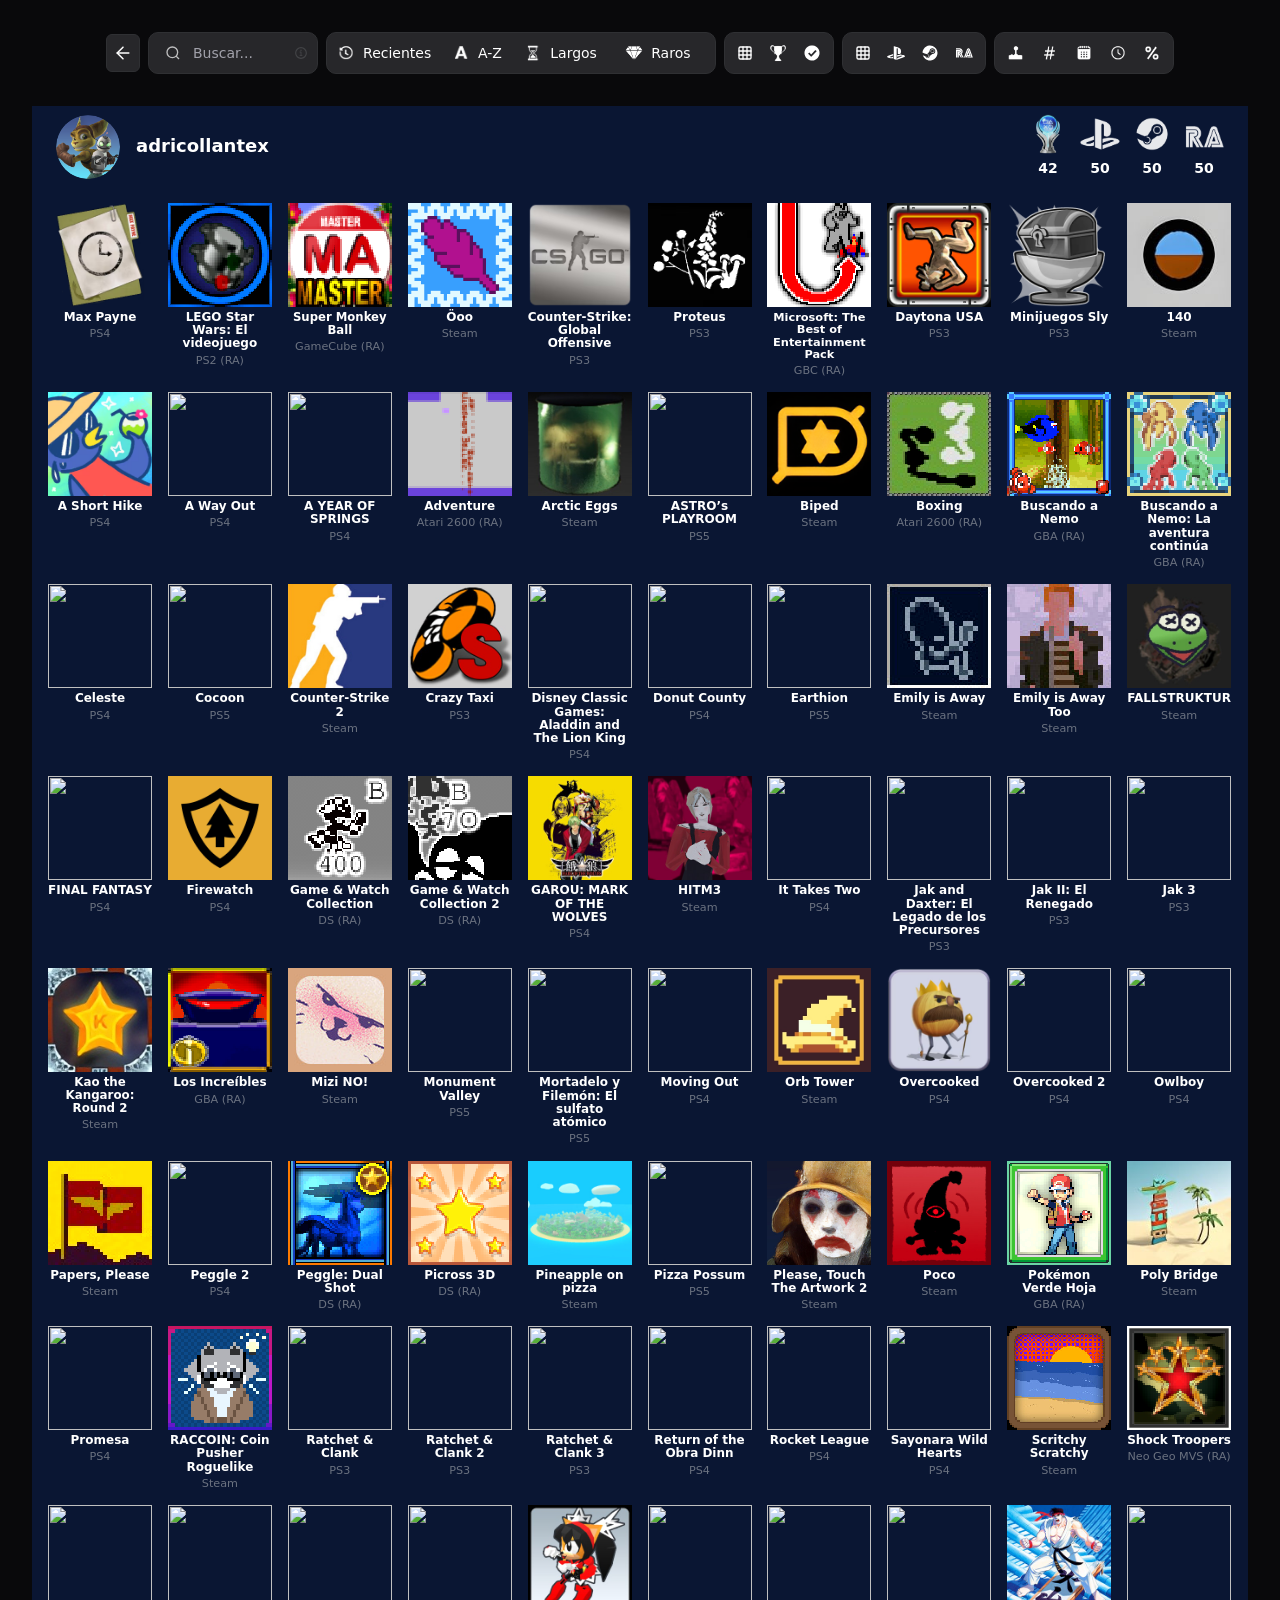
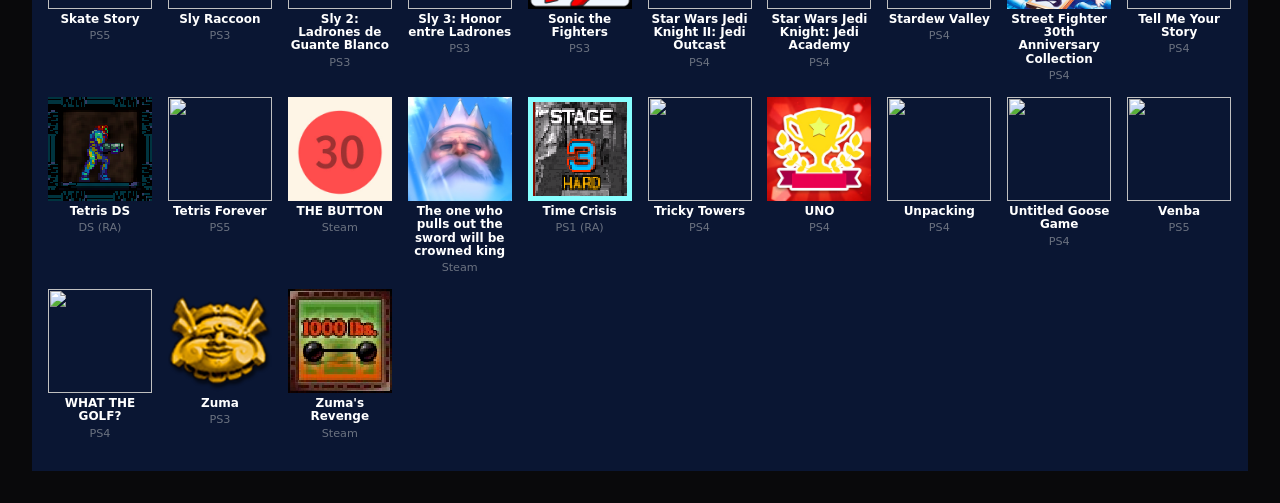
==== index.html @ d3db6ef5 "Add files via upload" ====
<html lang="en" class="dark" style="color-scheme: dark;"><head><style>body {transition: opacity ease-in 0.2s; } 
body[unresolved] {opacity: 0; display: block; overflow: hidden; position: relative; } 
</style><link rel="preload" href="./next/static/media/797e433ab948586e-s.p.479bea2b.woff2" as="font" crossorigin="" type="font/woff2"><link rel="preload" href="./next/static/media/caa3a2e1cccd8315-s.p.3b6cae6d.woff2" as="font" crossorigin="" type="font/woff2"><link rel="preload" as="image" href="./PSNPlatHubLogo.png"><link rel="stylesheet" href="./next/static/chunks/4834282745b36b80.css" data-precedence="next"><link rel="preload" as="script" fetchpriority="low" href="./next/static/chunks/c12ff0d6a04b1697.js"><script src="./next/static/chunks/29509c00e8aa1055.js" async=""></script><script src="./next/static/chunks/a728d2dd003088d3.js" async=""></script><script src="./next/static/chunks/f31e545b4008c5e5.js" async=""></script><script src="./next/static/chunks/turbopack-13f9ef68bcd90c0a.js" async=""></script><script src="./next/static/chunks/e306411b23237050.js" async=""></script><script src="./next/static/chunks/1322de6211aaa390.js" async=""></script><script src="./next/static/chunks/d96012bcfc98706a.js" async=""></script><script src="./next/static/chunks/c051ed1a893bf76e.js" async=""></script><script src="./next/static/chunks/e4d0950ae379c280.js" async=""></script><script src="./next/static/chunks/f96b54d823dd81a1.js" async=""></script><script type="application/ld+json">{"@context":"https://schema.org","@type":"WebSite","name":"PSN PlatHub","url":"https://psnplathub.com/","description":"Generate and download a shareable mosaic of your PlayStation platinum psn trophies."}</script><script src="./next/static/chunks/a6dad97d9634a72d.js" nomodule=""></script><script src="./next/static/chunks/f45afdc7e9445659.js"></script><script src="https://cdn.jsdelivr.net/npm/sortablejs@1.15.6/Sortable.min.js"></script><script src="https://cdnjs.cloudflare.com/ajax/libs/dom-to-image-more/3.4.4/dom-to-image-more.min.js"></script><style type="text/css">

            html,
            body{
                min-width:650px;
            }

            .i-sl-wrapper {
                position: fixed;
                z-index: 1000000;
                border: 0px;
                width: 430px;
                background: transparent;
                border-radius: 16px;
                height: calc(100% - 30px);
                box-shadow: rgba(0, 0, 0, 0.16) 0px 5px 40px;
                transition: all 0.3s ease;
                overflow: hidden;
            }
            .i-sl-wrapper:not(.active) {
                height: calc(100% - 150px);
                top: auto;
                opacity: 0;
            }
            .i-sl-wrapper.dark:not(.popup) {
                border: 1px solid #494949;
            }
            .i-sl-wrapper.hidden {
                display:none;
            }
            .i-sl-wrapper.expanded {
                width: 700px;
            }
            .i-sl-wrapper.left {
                left: 15px;
                bottom: 15px;
                top: 15px;
            }
            .i-sl-wrapper.right {
                right: 15px;
                bottom: 15px;
                top: 15px;
            }
            .i-sl-widget {
                width: 100%; 
                height: 100%; 
                border: 0;
            }
            .i-sl-wrapper.popup {
                top: auto!important;
                bottom: 0px!important;
                height: 0px!important;
                transition:ease all .4s!important;
                opacity:0!important;
                box-shadow: none;
                width: 380px;
            }
            .i-sl-wrapper.popup.left {
                left: 0px;
            }
            .i-sl-wrapper.popup.right {
                right: 0px;
            }
            .i-sl-wrapper.popup-large {
                width: 550px;
            }
            .i-sl-wrapper.tiny {
                top: auto!important;
                height: 0px!important;
                transition:ease height .4s!important;
                opacity:0!important;
                width: 350px;
            }



            .i-sl-button {
                font-family: Arial, Verdana, Helvetica, sans-serif;
                -webkit-font-smoothing: antialiased;
                position: fixed;
                z-index:100000;
                bottom: 0px;
                left: 0px;
                right: auto;
                top: auto;
                box-sizing: content-box!important;
            }
            .i-sl-button.inactive {
                display: none;
                opacity: 0;
            }
            .i-sl-button * {
                box-sizing: content-box!important;
            }
            .i-sl-button-btn {
                display: flex;
                cursor: pointer;
                background: #2196F3;
                background-color: #17171a;
                box-shadow: 0 1px 6px 0 rgba(0, 0, 0, 0.06), 0 2px 32px 0 rgba(0, 0, 0, 0.16);
                color: #FFFFFF;
                cursor:pointer;
                max-height: 40px;
                height: 40px;
                border-radius: 40px;
                overflow:hidden;
                opacity:1;
                transition: all 0.3s ease;
            }
            .i-sl-button-btn.force-hidden {
                opacity:0;
                pointer-events: none;
            }
            .i-sl-button-btn:not(.active) {
                opacity:0;
                pointer-events: none;
            }
            .i-sl-button-desc {
                line-height: 40px;
            }
            .i-sl-button-desc span {
                display: block;
                padding: 0 5px;
                padding-right: 15px;
                white-space: nowrap;
                font-size: 13px;
                text-align: center;
                font-weight: 600;
                letter-spacing: .8px;
                max-width: 150px;
                overflow: hidden;
                text-overflow: ellipsis;
            }
            .i-sl-button-logo {
                background: transparent;
            }
            .i-sl-button-logo > div {
                height: 36px;
                width: 36px;
                padding: 2px;
            }
            .i-sl-button-logo > div img {
                border-radius: 50%;
                display: block;
                height: 36px;
                width: 36px;
                box-shadow: rgba(0, 0, 0, .1) 0px 3px 6px 0px, rgba(0, 0, 0, .08) 0px 1px 3px 0px;
                margin: 0;
                padding: 0;
            }
            .i-sl-button-logo > div svg {
                border-radius: 50%;
                display: block;
                height: 36px;
                width: 36px;
                box-shadow: rgba(0, 0, 0, .1) 0px 3px 6px 0px, rgba(0, 0, 0, .08) 0px 1px 3px 0px;
                margin: 0;
                padding: 0;
                fill: #ffffff;
            }
            .i-sl-button.left-middle {
                left: 15px;
                right: auto;
            }
            .i-sl-button.left-top {
                bottom: auto;
                left: 15px;
                right: auto;
                top: 15px;
            }
            .i-sl-button.left-bottom {
                bottom: 15px;
                left: 15px;
                right: auto;
                top: auto;
            }
            .i-sl-button.right-middle {
                right: 15px;
                left: auto;
            }
            .i-sl-button.right-top {
                bottom: auto;
                left: auto;
                right: 15px;
                top: 15px;
            }
            .i-sl-button.right-bottom {
                bottom: 15px;
                left: auto;
                right: 15px;
                top: auto;
            }
            .i-sl-button-counter {
                display:none;
                position: absolute;
                top: -5px;
                right: -5px;
                z-index: 100;
            }
            .i-sl-button-counter.active {
                display:block;
            }
            .i-sl-button-counter-inner {
                background: #ed8484;
                color: #FFF;
                border-radius: 50%;
                text-align: center;
                height: 16px;
                line-height: 16px;
                width: 16px;
                font-size: 9px;
                font-weight: 700;
                border: 2px solid #FFF;
                font-family: Arial;
            }

            /* Full Button */
            .i-sl-button-inner:not(.compact):hover .i-sl-button-btn {
                box-shadow: 0 1px 6px 0 rgba(0, 0, 0, 0.16), 0 2px 32px 0 rgba(0, 0, 0, 0.36);
            }

            /* Compact Button */
            .i-sl-button-inner.compact .i-sl-button-desc {
                -webkit-transition: ease-in-out all .3s;
                transition: ease-in-out all .3s;
                max-width: 500px;
            }
            .i-sl-button-inner.compact:not(:hover) .i-sl-button-desc {
                max-width: 0px;
                overflow: hidden;
            }
            .i-sl-button-inner.compact .i-sl-button-btn {
                position: relative;
                z-index: 20;
            }
            .i-sl-button-inner.compact {
                position: relative;
                z-index: 10;
            }
            .i-sl-button-inner.compact .i-sl-button-btn.active {
                overflow: initial;
            }
            .i-sl-button-inner.compact .i-sl-button-btn.active::after {
                content: '';
                -webkit-transition: ease-in-out all .3s;
                transition: ease-in-out all .3s;
                z-index: -1;
                position: absolute;
                bottom: 0px;
                width: 20px;
                height: 20px;
                left: 20px;
                margin-left: 0px;
                background: #03a9f4;
                background-color: #17171a;
                opacity: 1;
                border-radius: 0 0 3px 0;
            }
            .i-sl-button-inner.compact:hover .i-sl-button-btn::after {
                opacity: 0;
            }

            /* Icon: empty */
            .i-sl-button-inner.icon-none:not(.compact) .i-sl-button-logo > div {
                width: 10px;
                padding: 0px;
            }
            .i-sl-button-inner.icon-none.compact:hover .i-sl-button-logo > div {
                width: 10px;
                padding: 0px;
            }

            /* Middle Button */
            .i-sl-button[class*='-middle'] {
                top: 50%;
                bottom: auto;
                transform: translateY(-50%);
                transform-origin: center;
            }
            .i-sl-button[class*='-middle'] .i-sl-button-btn {
                flex-direction: column-reverse;
                height: auto;
                max-height: 100%;
                width: 40px;
                max-width: 40px;
            }
            .i-sl-button[class*='-middle'] .i-sl-button-desc {
                writing-mode: vertical-lr;
                transform: rotate(180deg);
            }
            .i-sl-button[class*='-middle'] .i-sl-button-desc span {
                max-height: 150px;
                padding: 5px 0;
                padding-bottom: 15px;
                text-overflow: initial;
            }
            .i-sl-button[class*='-middle'] .i-sl-button-inner.compact:not(:hover) .i-sl-button-desc {
                max-height: 0px!important;
                max-width: 40px!important;
            }



            /* Tools */
            .t-sl-wrapper-opened {
                overflow: hidden!important;
            }
            .t-sl-wrapper {
                position: fixed;
                top: 0px;
                right: 0px;
                left: 0px;
                bottom: 0px;
                z-index: 9999999999;
                width: 100%;
                height: 100%;
                opacity: 1;
                transition: ease opacity .4s;
                transition-delay: .2s;
            }
            .t-sl-wrapper.hidden {
                opacity: 0;
                z-index: -1;
                width: 0px;
                height: 0px;
                transition: ease opacity .4s;
                transition-delay: .2s;
            }
            .t-sl-widget {
                width: 100%; 
                height: 100%; 
                border: 0;
            }



            /* Full screen widget */
            @media only screen and (max-width: 450px) {

                .i-sl-wrapper {
                    left: 0px!important;
                    top: 0px!important;
                    bottom: 0px!important;
                    right: 0px!important;
                    width: 100%!important;
                    height: 100%;
                    border-radius: 0px;
                }
            
            }



            /* Expanded => Full screen widget */
            @media only screen and (max-width: 730px) {

                .i-sl-wrapper.expanded {
                    left: 0px!important;
                    top: 0px!important;
                    bottom: 0px!important;
                    right: 0px!important;
                    width: 100%!important;
                    height: 100%;
                    border-radius: 0px;
                }
            
            }



            /* Tablet */
            @media only screen and (max-width: 900px) {

                .i-sl-button-btn {
                    max-height: 30px;
                    height: 30px;
                }
                .i-sl-button-desc {
                    line-height: 30px;
                }
                .i-sl-button-logo > div {
                    height: 26px;
                    width: 26px;
                    padding: 2px;
                }
                .i-sl-button-logo > div img {
                    height: 26px;
                    width: 26px;
                }
                .i-sl-button-logo > div svg {
                    height: 26px;
                    width: 26px;
                }
                .i-sl-button.left-middle {
                    left: 5px;
                }
                .i-sl-button.right-middle {
                    right: 5px;
                }

                /* Compact Button */
                .i-sl-button-inner.compact::after {
                    width: 15px;
                    height: 15px;
                    left: 15px;
                }
                .i-sl-button-inner.compact .i-sl-button-btn.active::after {
                    width: 15px;
                    height: 15px;
                    left: 15px;
                }

                /* Middle Button */
                .i-sl-button[class*='-middle'] .i-sl-button-btn {
                    width: 30px;
                    max-width: 30px;
                }

            }



            /* Smartphone */
            @media only screen and (max-width: 500px) { 

            }



            /* Custom Badge */
            [data-badge],
            [data-badge-feedback],
            [data-badge-changelog] {
                position: relative!important;
            }
            [data-badge]::after,
            [data-badge-feedback]::after,
            [data-badge-changelog]::after {
                display:none;
                content: attr(data-count);
                position: absolute;
                right: -7px;
                top: -7px;
                width: 14px;
                height: 14px;
                line-height: 14px;
                font-size: 9px;
                font-weight: bold;
                text-align: center;
                border-radius: 50%;
                color: #fff;
                background-color: #ed8484;
                font-family: Arial;
            }
            [data-count][data-badge]::after,
            [data-count][data-badge-feedback]::after,
            [data-count][data-badge-changelog]::after {
                display:block;
            }

#TOTALPLAT img,
#TOTALPSN img,
#TOTALSTEAM img,
#TOTALRA img {
    opacity: .90;
}

#Todo:not(.filtro-activo):hover,
#togglePlatinumBtn:not(.filtro-activo):hover,
#btn100:not(.filtro-activo):hover,
#TodoMEDIO:not(.filtro-activo):hover,
#btnPSN:not(.filtro-activo):hover,
#btnSteam:not(.filtro-activo):hover,
#btnRA:not(.filtro-activo):hover,
#Plataforma:not(.filtro-activo):hover,
#Número:not(.filtro-activo):hover,
#Fecha:not(.filtro-activo):hover,
#Duracion:not(.filtro-activo):hover,
#Porcentaje:not(.filtro-activo):hover,
#AZ:not(.filtro-activo):hover,
#Nuevo:not(.filtro-activo):hover,
#Tiempo:not(.filtro-activo):hover,
#Raros:not(.filtro-activo):hover{
    background-color: rgba(209,209,212,.2) !important;
}

.filtro-activo {
    background-color: white !important;
    color: rgb(24,24,27) !important;
}

.filtro-activo:hover {
    background-color: rgb(209,209,212) !important;
}

.filtro-activo img{
    color: rgb(24,24,27);
    opacity: 0.8;
}

.dragging{
    opacity:.5;
}

.game{
    cursor: grab;
}

.game:active{
    cursor: grabbing;
}

.ra-badge {
    image-rendering: pixelated;
    image-rendering: crisp-edges;
    filter: contrast(1.08) saturate(1.10) brightness(1.02);
}

#customMosaic{
    width:540px;
    transform-origin: top center;
        padding-bottom: 15px; /* o 20px */
}

@media (min-width:541px){
    #customMosaic{
        width:100%;
        transform:none;
    }
}

#filtros{
    display:flex;
    justify-content:center;
    align-items:center;
    gap:16px;
}

@media (max-width:2600px){

    #filtros{
        display:flex;
        flex-direction:row;
        justify-content:center;
        align-items:center;
        gap:8px;
        flex-wrap:wrap;
    }

    #grupoTipo,
    #grupoMedio,
    #grupoAtributo{
        display:inline-flex;
        flex-shrink:0;
    }

    #filtros button{
        padding:0 8px;
    }

    #grupoTipo button span,
#grupoMedio button span,
#grupoAtributo button span{
    display:none;
}

    #filtros button svg,
    #filtros button img{
        margin:0;
    }
}
/* Orden de los grupos al estrechar la pantalla */
#botonAtras {
    order: -1;
    flex-shrink: 0;
}

#grupoBusqueda {
    order: 0;
    flex-shrink: 0;
}

#grupoOrden {
    order: 1;
    flex-shrink: 0;
}

#grupoTipo {
    order: 2;
}

#grupoMedio {
    order: 3;
}

#grupoAtributo {
    order: 4;
}

.ps-logo{
    width:18px;
    height:18px;
    filter: brightness(0) invert(1);
}

.filtro-activo .ps-logo{
    filter: none;
}

.numero,
.fecha,
.duracion,
.porcentaje{
    display:none;
}

.fechaplat,
.duracionplat,
.porcentajeplat{
    display:none !important;
}

.ps-logo{
    transition: transform .18s ease, opacity .18s ease;
}

.ps-logo.saliendo{
    transform: scale(.4) rotate(-180deg);
    opacity: 0;
}

.ps-logo.entrando{
    transform: scale(1.2) rotate(180deg);
    opacity: 0;
}

#grupoBusqueda{
    width: 170px;
    height: 42px;
}

#grupoBusqueda input {
    flex: 1;
    min-width: 0;
    width: auto;
    color: white;
}

#grupoBusqueda input::placeholder{
    color:rgb(161 161 170);
}

#grupoBusqueda:focus-within{
    border-color:rgb(113 113 122);
    box-shadow:0 0 0 2px rgba(255,255,255,.05);
}

#grupoBusqueda svg{
    opacity:.7;
}

#grupoOrden{
    width: 390px;      /* el ancho que prefieras */
    display: flex;
}

#AZ{
    flex: 0.7;
}

#Tiempo{
    flex: 0.8;
}

#Nuevo,
#Raros{
    flex: 1;
}

#grupoOrden span,
#grupoOrden img{
    display:inline-block;
    transition:opacity .18s ease, transform .18s ease;
}

#grupoOrden .saliendo{
    opacity:0;
    transform:scale(.92);
}

#grupoOrden .entrando{
    opacity:0;
    transform:scale(1.08);
}


/* ===== FILTROS: COLORES FIJOS ===== */

/* Fondo y borde de todos los grupos */
#grupoBusqueda,
#grupoOrden,
#grupoTipo,
#grupoMedio,
#grupoAtributo {
    background-color: #27272a !important;
    border-color: #2f3033 !important;
    color: #ffffff !important;
}

/* Buscador */
#buscadorJuegos {
    background-color: transparent !important;
    color: #ffffff !important;
}

#buscadorJuegos::placeholder {
    color: #a1a1aa !important;
}

/* SVG e iconos: blancos por defecto */
#filtros button svg {
    color: #ffffff !important;
    stroke: #ffffff !important;
}

/* Imágenes de iconos: blancas por defecto */
#filtros button img {
    filter: brightness(0) invert(1);
}

/* Hover de botones no seleccionados */
#filtros button:not(.filtro-activo):hover {
    background-color: #49494c !important;
    color: #ffffff !important;
}

/* Hover de SVG e iconos */
#filtros button:not(.filtro-activo):hover svg {
    color: #ffffff !important;
    stroke: #ffffff !important;
}

#filtros button:not(.filtro-activo):hover img {
    filter: brightness(0) invert(1) !important;
}

/* Botón seleccionado: blanco */
#filtros button.filtro-activo {
    background-color: #ffffff !important;
    color: #27272a !important;
}

/* Iconos del botón seleccionado: oscuros */
#filtros button.filtro-activo svg {
    color: #27272a !important;
    stroke: #27272a !important;
}

#filtros button.filtro-activo img {
    filter: brightness(0) saturate(100%) invert(13%) !important;
}

/* Hover del botón seleccionado: sigue blanco */
#filtros button.filtro-activo:hover {
    background-color: #d1d1d4 !important;
    color: #27272a !important;
}

#botonAtras {
    display: inline-flex;
    align-items: center;
    justify-content: center;
    gap: 8px;
    padding: 8px 6px;
    border: 1px solid #2f3033;
    border-radius: 6px;
    background-color: #27272a;
    color: #ffffff;
    text-decoration: none;
    font-size: 14px;
    transition: background-color 0.2s ease;
}

#botonAtras svg {
    stroke: #ffffff;
}

#botonAtras:hover {
    background-color: #49494c;
}


/* Icono de información: color fijo, sin efecto hover */
#searchInfoButton svg,
#searchInfoButton:hover svg,
#searchInfoButton:focus svg,
#searchInfoButton:focus-visible svg {
    color: #434447 !important;
    stroke: none !important;
    opacity: 1 !important;
}


/* Botón de información: tamaño fijo y sin encogerse */
#grupoBusqueda #searchInfoButton {
    width: 20px !important;
    min-width: 20px !important;
    height: 20px !important;
    min-height: 20px !important;
    padding: 0 !important;
    margin-left: 0 !important;
    flex: 0 0 24px !important;
}

/* SVG del botón de información */
#grupoBusqueda #searchInfoButton svg {
    display: block;
    width: 14px !important;
    min-width: 14px !important;
    height: 14px !important;
    min-height: 14px !important;
    flex: 0 0 14px !important;
    color: #434447 !important;
    stroke: none;
    opacity: 1 !important;
}

/* Mantener el icono igual al pasar el ratón o enfocar */
#grupoBusqueda #searchInfoButton:hover,
#grupoBusqueda #searchInfoButton:focus,
#grupoBusqueda #searchInfoButton:focus-visible {
    background-color: transparent !important;
}

#grupoBusqueda #searchInfoButton:hover svg,
#grupoBusqueda #searchInfoButton:focus svg,
#grupoBusqueda #searchInfoButton:focus-visible svg {
    color: #2f3033 !important;
    stroke: none !important;
    opacity: 1 !important;
}

#dynamicTooltipContent {
    background-color: #f8fafc !important;
}

#filtros #grupoBusqueda #searchInfoButton svg {
    color: #434447 !important;
    stroke: none !important;
}

#filtros #grupoBusqueda #searchInfoButton svg circle {
    stroke: currentColor !important;
}

#filtros #grupoBusqueda #searchInfoButton svg path {
    fill: currentColor !important;
    stroke: none !important;
}

        </style><script src="./next/static/chunks/e3f38668c3bfe7e3.js"></script><script src="./next/static/chunks/57f5e7a5ff60694b.js"></script><script src="./next/static/chunks/658824699b3a95db.js"></script><script src="./next/static/chunks/dfa6e4b9ec1efe82.js"></script><script src="./next/static/chunks/e71298d710c650f8.js"></script><script src="./next/static/chunks/575da2acea0996e7.js"></script><script src="./next/static/chunks/c4afd40cfa192c1e.js"></script><meta charset="utf-8"><meta id="viewport-meta" name="viewport" content="width=device-width, initial-scale=1"><meta name="theme-color" content="#0a0a0a"><meta name="color-scheme" content="light dark"><title>Trophy Mosaics · adricollantex</title><meta name="description" content="Create and download mosaic images of your PlayStation platinum psn trophies. Enter your PSN ID to visualize, customize, and share your achievements."><meta name="author" content="PSN PlatHub"><meta name="keywords" content="PlayStation trophies,platinum psn trophy,PSN,trophy mosaic,PS5,PS4,PS Vita,PS3,gaming achievements"><meta name="creator" content="PSN PlatHub"><meta name="publisher" content="PSN PlatHub"><meta name="robots" content="index, follow"><meta name="googlebot" content="index, follow, max-video-preview:-1, max-image-preview:large, max-snippet:-1"><meta name="category" content="Gaming"><link rel="canonical" href="https://psnplathub.com"><meta property="og:title" content="PSN PlatHub – Generate PlayStation platinum psn Trophy Mosaics"><meta property="og:description" content="Generate a beautiful mosaic of your PlayStation platinum psn trophies. No login required."><meta property="og:url" content="https://psnplathub.com"><meta property="og:site_name" content="PSN PlatHub"><meta property="og:image" content="https://psnplathub.com/og.png"><meta property="og:image:width" content="1200"><meta property="og:image:height" content="630"><meta property="og:image:alt" content="PSN PlatHub preview image"><meta property="og:type" content="website"><meta name="twitter:card" content="summary_large_image"><meta name="twitter:title" content="PSN PlatHub – Generate PlayStation platinum psn Trophy Mosaics"><meta name="twitter:description" content="Create a shareable mosaic of your platinum psn trophies. No login required."><meta name="twitter:image" content="https://psnplathub.com/og.png"><link rel="icon" href="./media/favicon.ico?favicon.f416b654.ico" sizes="256x256" type="image/x-icon"><link rel="icon" href="./media/favicon.ico"><link rel="icon" href="/icon-192.png" sizes="192x192" type="image/png"><link rel="icon" href="/icon-512.png" sizes="512x512" type="image/png"><link rel="apple-touch-icon" href="/apple-touch-icon.png" sizes="180x180"><meta name="next-size-adjust" content=""><script src="./next/static/chunks/e3f38668c3bfe7e3.js" async=""></script><script src="./next/static/chunks/57f5e7a5ff60694b.js" async=""></script><script src="./next/static/chunks/658824699b3a95db.js" async=""></script><script src="./next/static/chunks/dfa6e4b9ec1efe82.js" async=""></script><script src="./next/static/chunks/e71298d710c650f8.js" async=""></script><script src="./next/static/chunks/575da2acea0996e7.js" async=""></script><script src="./next/static/chunks/c4afd40cfa192c1e.js" async=""></script></head><body class="geist_a71539c9-module__T19VSG__variable geist_mono_8d43a2aa-module__8Li5zG__variable antialiased min-h-svh flex flex-col"><div hidden=""></div><script>((a,b,c,d,e,f,g,h)=>{let i=document.documentElement,j=["light","dark"];function k(b){var c;(Array.isArray(a)?a:[a]).forEach(a=>{let c="class"===a,d=c&&f?e.map(a=>f[a]||a):e;c?(i.classList.remove(...d),i.classList.add(f&&f[b]?f[b]:b)):i.setAttribute(a,b)}),c=b,h&&j.includes(c)&&(i.style.colorScheme=c)}if(d)k(d);else try{let a=localStorage.getItem(b)||c,d=g&&"system"===a?window.matchMedia("(prefers-color-scheme: dark)").matches?"dark":"light":a;k(d)}catch(a){}})("class","theme","system",null,["light","dark"],null,true,true)</script><main class="flex-1 min-h-0 flex flex-col"><!--$--><!--/$--><div class="flex flex-col flex-1"><div data-slot="sidebar-wrapper" class="group/sidebar-wrapper has-data-[variant=inset]:bg-sidebar w-full flex-1 min-h-0 flex" style="--sidebar-width: 18rem; --sidebar-width-icon: 3rem;">
            
                    
                <div class="flex-1 min-h-0 w-full px-4 py-8 md:px-8 space-y-8" style="background:rgba(9, 9, 11);">
                        
                        <div class="flex flex-col items-center w-full mb-6">
                            <div id="filtros" class="flex items-center gap-4">

<a id="botonAtras" href="https://adrianpeco01.github.io/videojuegoscompletados">
    <svg xmlns="http://www.w3.org/2000/svg"
     width="20" height="20"
     viewBox="0 0 24 24"
     fill="none"
     stroke="currentColor"
     stroke-width="1.8"
     stroke-linecap="round"
     stroke-linejoin="round"
     aria-hidden="true">
    <path d="M19 12H5"/>
    <path d="m12 19-7-7 7-7"/>
</svg>
</a>

                            <div id="grupoBusqueda" class="inline-flex items-center p-1 bg-muted rounded-lg border border-border">

                                <svg xmlns="http://www.w3.org/2000/svg"
                                    class="w-4 h-4 ml-3 opacity-70 shrink-0"
                                    viewBox="0 0 24 24"
                                    fill="none"
                                    stroke="currentColor"
                                    stroke-width="2">
                                    <circle cx="11" cy="11" r="8"/>
                                    <path d="m21 21-4.3-4.3"/>
                                </svg>

                                <input
                                    id="buscadorJuegos"
                                    type="text"
                                    placeholder="Buscar..."
                                    class="bg-transparent outline-none px-3 py-1 text-sm placeholder:text-zinc-500"
                                >


<button
    id="searchInfoButton"
    type="button"
    class="info-button-trigger ml-1 flex h-5 w-5 shrink-0 cursor-pointer items-center justify-center"
    data-state="closed"
    data-tooltip-message="'( )' Atributo
    '+' Alternativa (OR)
'-' Rango numérico
&quot; &quot; Término exacto"
    aria-label="Información sobre la búsqueda">
    
<svg
    width="14"
    height="14"
    viewBox="0 0 16 16"
    fill="none"
    xmlns="http://www.w3.org/2000/svg"
    aria-hidden="true"
>
    <!-- Círculo exterior corregido -->
    <circle
        cx="8"
        cy="8"
        r="6.1"
        stroke="currentColor"
        stroke-width="1.3"
    />

    <!-- La i original, ajustada al nuevo tamaño -->
    <path
        d="M8.8 4.8
           C8.8 5.24 8.44 5.6 8 5.6
           C7.56 5.6 7.2 5.24 7.2 4.8
           C7.2 4.36 7.56 4 8 4
           C8.44 4 8.8 4.36 8.8 4.8
           Z
           M6.4 6.4
           H6.93
           H8
           C8.3 6.4 8.53 6.64 8.53 6.93
           V10.67
           H9.07
           H9.6
           V11.47
           H9.07
           H8
           H6.93
           H6.4
           V10.67
           H6.93
           H7.47
           V7.47
           H6.93
           H6.4
           Z"
        fill="currentColor"
        fill-rule="evenodd"
        clip-rule="evenodd"
    />
</svg>

</button>


                            </div>

                                <div id="grupoOrden" class="inline-flex p-1 bg-muted rounded-lg border border-border">
                                <button id="Nuevo" data-slot="button" class="inline-flex items-center justify-center whitespace-nowrap text-sm font-medium transition-all disabled:pointer-events-none disabled:opacity-50 [&amp;_svg]:pointer-events-none [&amp;_svg:not([class*='size-'])]:size-4 shrink-0 [&amp;_svg]:shrink-0 outline-none focus-visible:border-ring focus-visible:ring-ring/50 focus-visible:ring-[3px] aria-invalid:ring-destructive/20 dark:aria-invalid:ring-destructive/40 aria-invalid:border-destructive hover:bg-accent hover:text-accent-foreground dark:hover:bg-accent/50 rounded-md px-3 has-[&gt;svg]:px-2.5 gap-2 h-8"><img src="./media/New.svg"alt="Nuevo" class="w-2 h-2 ps-logo"><span>Recientes</span></button>
                                <button id="AZ" data-slot="button" class="inline-flex items-center justify-center whitespace-nowrap text-sm font-medium transition-all
                                hover:bg-accent hover:text-accent-foreground rounded-md px-3 gap-2 h-8"><img src="./media/AZ.svg"alt="AZ" class="w-4 h-4 ps-logo"><span>A-Z</span></button>
                                <button id="Tiempo" data-slot="button" class="inline-flex items-center justify-center whitespace-nowrap text-sm font-medium transition-all disabled:pointer-events-none disabled:opacity-50 [&amp;_svg]:pointer-events-none [&amp;_svg:not([class*='size-'])]:size-4 shrink-0 [&amp;_svg]:shrink-0 outline-none focus-visible:border-ring focus-visible:ring-ring/50 focus-visible:ring-[3px] aria-invalid:ring-destructive/20 dark:aria-invalid:ring-destructive/40 aria-invalid:border-destructive hover:bg-accent hover:text-accent-foreground dark:hover:bg-accent/50 rounded-md px-3 has-[&gt;svg]:px-2.5 gap-2 h-8"><img src="./media/tiempo.svg"alt="Tiempo" class="w-4 h-4 ps-logo"><span>Largos</span></button>
                                <button id="Raros" data-slot="button" class="inline-flex items-center justify-center whitespace-nowrap text-sm font-medium transition-all disabled:pointer-events-none disabled:opacity-50 [&amp;_svg]:pointer-events-none [&amp;_svg:not([class*='size-'])]:size-4 shrink-0 [&amp;_svg]:shrink-0 outline-none focus-visible:border-ring focus-visible:ring-ring/50 focus-visible:ring-[3px] aria-invalid:ring-destructive/20 dark:aria-invalid:ring-destructive/40 aria-invalid:border-destructive hover:bg-accent hover:text-accent-foreground dark:hover:bg-accent/50 rounded-md px-3 has-[&gt;svg]:px-2.5 gap-2 h-8"><img src="./media/raro.svg"alt="Raros" class="w-4 h-4 ps-logo"><span>Raros</span></button></div>

                                <div id="grupoTipo" class="inline-flex p-1 bg-muted rounded-lg border border-border">
                                <button id="Todo" data-slot="button" class="inline-flex items-center justify-center whitespace-nowrap text-sm font-medium transition-all
                                hover:bg-accent hover:text-accent-foreground rounded-md px-3 gap-2 h-8"><svg xmlns="http://www.w3.org/2000/svg" width="24" height="24" viewBox="0 0 24 24" fill="none" stroke="currentColor" stroke-width="2" stroke-linecap="round" stroke-linejoin="round" class="lucide lucide-grid3x3 lucide-grid-3x3 w-4 h-4" aria-hidden="true"><rect width="18" height="18" x="3" y="3" rx="2"></rect><path d="M3 9h18"></path><path d="M3 15h18"></path><path d="M9 3v18"></path><path d="M15 3v18"></path></svg><span>Todo</span></button>
                                <button id="togglePlatinumBtn" data-slot="button" class="inline-flex items-center justify-center whitespace-nowrap text-sm font-medium transition-all disabled:pointer-events-none disabled:opacity-50 [&amp;_svg]:pointer-events-none [&amp;_svg:not([class*='size-'])]:size-4 shrink-0 [&amp;_svg]:shrink-0 outline-none focus-visible:border-ring focus-visible:ring-ring/50 focus-visible:ring-[3px] aria-invalid:ring-destructive/20 dark:aria-invalid:ring-destructive/40 aria-invalid:border-destructive hover:bg-accent hover:text-accent-foreground dark:hover:bg-accent/50 rounded-md px-3 has-[&gt;svg]:px-2.5 gap-2 h-8"><img src="./media/platinum3.svg" alt="Platinum" class="w-4 h-4 ps-logo"><span>Platinos</span></button>
                                <button id="btn100" data-slot="button" class="inline-flex items-center justify-center whitespace-nowrap text-sm font-medium transition-all disabled:pointer-events-none disabled:opacity-50 [&amp;_svg]:pointer-events-none [&amp;_svg:not([class*='size-'])]:size-4 shrink-0 [&amp;_svg]:shrink-0 outline-none focus-visible:border-ring focus-visible:ring-ring/50 focus-visible:ring-[3px] aria-invalid:ring-destructive/20 dark:aria-invalid:ring-destructive/40 aria-invalid:border-destructive hover:bg-accent hover:text-accent-foreground dark:hover:bg-accent/50 rounded-md px-3 has-[&gt;svg]:px-2.5 gap-2 h-8"><img src="./media/limitado.svg" alt="Platinum" class="w-4 h-4 ps-logo"><span>Limitados</span></button></div>

                                <div id="grupoMedio" class="inline-flex p-1 bg-muted rounded-lg border border-border">
                                <button id="TodoMEDIO" data-slot="button" class="inline-flex items-center justify-center whitespace-nowrap text-sm font-medium transition-all
                                hover:bg-accent hover:text-accent-foreground rounded-md px-3 gap-2 h-8"><svg xmlns="http://www.w3.org/2000/svg" width="24" height="24" viewBox="0 0 24 24" fill="none" stroke="currentColor" stroke-width="2" stroke-linecap="round" stroke-linejoin="round" class="lucide lucide-grid3x3 lucide-grid-3x3 w-4 h-4" aria-hidden="true"><rect width="18" height="18" x="3" y="3" rx="2"></rect><path d="M3 9h18"></path><path d="M3 15h18"></path><path d="M9 3v18"></path><path d="M15 3v18"></path></svg><span>Todo</span></button>
                                <button id="btnPSN" data-slot="button" class="inline-flex items-center justify-center whitespace-nowrap text-sm font-medium transition-all disabled:pointer-events-none disabled:opacity-50 [&amp;_svg]:pointer-events-none [&amp;_svg:not([class*='size-'])]:size-4 shrink-0 [&amp;_svg]:shrink-0 outline-none focus-visible:border-ring focus-visible:ring-ring/50 focus-visible:ring-[3px] aria-invalid:ring-destructive/20 dark:aria-invalid:ring-destructive/40 aria-invalid:border-destructive hover:bg-accent hover:text-accent-foreground dark:hover:bg-accent/50 rounded-md px-3 has-[&gt;svg]:px-2.5 gap-2 h-8"><img src="./media/PlayStation_logo.svg"alt="PlayStation" class="w-4 h-4 ps-logo"><span>PSN</span></button>
                                <button id="btnSteam" data-slot="button" class="inline-flex items-center justify-center whitespace-nowrap text-sm font-medium transition-all disabled:pointer-events-none disabled:opacity-50 [&amp;_svg]:pointer-events-none [&amp;_svg:not([class*='size-'])]:size-4 shrink-0 [&amp;_svg]:shrink-0 outline-none focus-visible:border-ring focus-visible:ring-ring/50 focus-visible:ring-[3px] aria-invalid:ring-destructive/20 dark:aria-invalid:ring-destructive/40 aria-invalid:border-destructive hover:bg-accent hover:text-accent-foreground dark:hover:bg-accent/50 rounded-md px-3 has-[&gt;svg]:px-2.5 gap-2 h-8"><img src="./media/steam.svg" alt="Platinum" class="w-4 h-4 ps-logo"><span>Steam</span></button>
                                <button id="btnRA" data-slot="button" class="inline-flex items-center justify-center whitespace-nowrap text-sm font-medium transition-all disabled:pointer-events-none disabled:opacity-50 [&amp;_svg]:pointer-events-none [&amp;_svg:not([class*='size-'])]:size-4 shrink-0 [&amp;_svg]:shrink-0 outline-none focus-visible:border-ring focus-visible:ring-ring/50 focus-visible:ring-[3px] aria-invalid:ring-destructive/20 dark:aria-invalid:ring-destructive/40 aria-invalid:border-destructive hover:bg-accent hover:text-accent-foreground dark:hover:bg-accent/50 rounded-md px-3 has-[&gt;svg]:px-2.5 gap-2 h-8"><img src="./media/raperfil.svg" alt="Platinum" class="w-4 h-4 ps-logo"><span>RetroAchievements</span></button></div>

                                <div id="grupoAtributo" class="inline-flex p-1 bg-muted rounded-lg border border-border">
                                <button id="Plataforma" data-slot="button" class="inline-flex items-center justify-center whitespace-nowrap text-sm font-medium transition-all
                                hover:bg-accent hover:text-accent-foreground rounded-md px-3 gap-2 h-8"><img src="./media/plataforma.svg"alt="Plataforma" class="w-4 h-4 ps-logo"><span>Plataforma</span></button>
                                <button id="Número" data-slot="button" class="inline-flex items-center justify-center whitespace-nowrap text-sm font-medium transition-all disabled:pointer-events-none disabled:opacity-50 [&amp;_svg]:pointer-events-none [&amp;_svg:not([class*='size-'])]:size-4 shrink-0 [&amp;_svg]:shrink-0 outline-none focus-visible:border-ring focus-visible:ring-ring/50 focus-visible:ring-[3px] aria-invalid:ring-destructive/20 dark:aria-invalid:ring-destructive/40 aria-invalid:border-destructive hover:bg-accent hover:text-accent-foreground dark:hover:bg-accent/50 rounded-md px-3 has-[&gt;svg]:px-2.5 gap-2 h-8"><img src="./media/numero.svg"alt="Numero" class="w-2 h-2 ps-logo"><span>Número</span></button>
                                <button id="Fecha" data-slot="button" class="inline-flex items-center justify-center whitespace-nowrap text-sm font-medium transition-all disabled:pointer-events-none disabled:opacity-50 [&amp;_svg]:pointer-events-none [&amp;_svg:not([class*='size-'])]:size-4 shrink-0 [&amp;_svg]:shrink-0 outline-none focus-visible:border-ring focus-visible:ring-ring/50 focus-visible:ring-[3px] aria-invalid:ring-destructive/20 dark:aria-invalid:ring-destructive/40 aria-invalid:border-destructive hover:bg-accent hover:text-accent-foreground dark:hover:bg-accent/50 rounded-md px-3 has-[&gt;svg]:px-2.5 gap-2 h-8"><img src="./media/fecha.svg"alt="Fecha" class="w-4 h-4 ps-logo"><span>Fecha</span></button>
                                <button id="Duracion" data-slot="button" class="inline-flex items-center justify-center whitespace-nowrap text-sm font-medium transition-all disabled:pointer-events-none disabled:opacity-50 [&amp;_svg]:pointer-events-none [&amp;_svg:not([class*='size-'])]:size-4 shrink-0 [&amp;_svg]:shrink-0 outline-none focus-visible:border-ring focus-visible:ring-ring/50 focus-visible:ring-[3px] aria-invalid:ring-destructive/20 dark:aria-invalid:ring-destructive/40 aria-invalid:border-destructive hover:bg-accent hover:text-accent-foreground dark:hover:bg-accent/50 rounded-md px-3 has-[&gt;svg]:px-2.5 gap-2 h-8"><img src="./media/duracion.svg"alt="Duración" class="w-4 h-4 ps-logo"><span>Duración</span></button>
                                <button id="Porcentaje" data-slot="button" class="inline-flex items-center justify-center whitespace-nowrap text-sm font-medium transition-all disabled:pointer-events-none disabled:opacity-50 [&amp;_svg]:pointer-events-none [&amp;_svg:not([class*='size-'])]:size-4 shrink-0 [&amp;_svg]:shrink-0 outline-none focus-visible:border-ring focus-visible:ring-ring/50 focus-visible:ring-[3px] aria-invalid:ring-destructive/20 dark:aria-invalid:ring-destructive/40 aria-invalid:border-destructive hover:bg-accent hover:text-accent-foreground dark:hover:bg-accent/50 rounded-md px-3 has-[&gt;svg]:px-2.5 gap-2 h-8"><img src="./media/porcentaje.svg"alt="Porcentaje" class="w-4 h-4 ps-logo"><span>Porcentaje</span></button></div>


                            </div>
                            
                        </div>
                        
                
                <div>
                    </div>
                    <div id="mosaicWrapper" class="w-full flex justify-center overflow-hidden">
            
                    <div id="customMosaic" class="flex flex-col pt-0"
                        style="
                        background:rgb(10,22,51);
                        transition:background .3s;">
            
                    <div class="mb-4 w-full flex justify-start">
                        <div class="w-full flex flex-col " style="background: rgb(10, 22, 51); color: rgb(255, 255, 255);">
                            <div class="px-6 py-2 w-full flex flex-row items-center justify-between">
                            <div class="flex items-center gap-4"><div id="avatarMarco" class="relative h-16 w-16 rounded-full overflow-hidden shrink-0">
                            <img id="avatarPerfil" alt="adricollantex avatar" loading="lazy" decoding="async" data-nimg="fill" class="object-cover" src="./media/generalperfil.png" style="position: absolute; height: 100%; width: 100%; inset: 0px; color: transparent;"></div><div class="flex flex-col leading-tight"><span class="font-semibold" style="color: rgb(255, 255, 255); font-size: 18px;">adricollantex</span></div></div>
                            <div class="flex items-end gap-3 ">
                                <div id="TOTALPLAT" class="flex flex-col items-center gap-1"><div class="relative w-10 h-10"><img alt="Platinum" loading="lazy" decoding="async" data-nimg="fill" class="object-contain" src="./media/platinumTrophyIcon.png" style="position: absolute; height: 100%; width: 100%; inset: 0px; color: transparent;"></div><span class="font-semibold" style="color: rgb(255, 255, 255); font-size: 14px;">42</span></div>
                                <div id="TOTALPSN" class="flex flex-col items-center gap-1"><div class="relative w-10 h-10"><img alt="Total" loading="lazy" decoding="async" data-nimg="fill" class="object-contain" src="./media/totalTrophyIcon3.png" style="position: absolute; height: 100%; width: 100%; inset: 0px; color: transparent;"></div><span class="font-semibold" style="color: rgb(255, 255, 255); font-size: 14px;">50</span></div>
                                <div id="TOTALSTEAM" class="flex flex-col items-center gap-1"><div class="relative w-10 h-10"><img alt="Total" loading="lazy" decoding="async" data-nimg="fill" class="object-contain" src="./media/totalTrophyIconST.png" style="position: absolute; height: 100%; width: 100%; inset: 0px; color: transparent;"></div><span class="font-semibold" style="color: rgb(255, 255, 255); font-size: 14px;">50</span></div>
                                <div id="TOTALRA" class="flex flex-col items-center gap-1"><div class="relative w-10 h-10"><img alt="Total" loading="lazy" decoding="async" data-nimg="fill" class="object-contain" src="./media/totalTrophyIconRA.png" style="position: absolute; height: 100%; width: 100%; inset: 0px; color: transparent;"></div><span class="font-semibold" style="color: rgb(255, 255, 255); font-size: 14px;">50</span></div>
                            </div>
                        </div>
                    </div>
                </div>
                    
            <div class="w-full px-4 pb-4" style="--icon-size: 104px; display: grid; grid-template-columns: repeat(auto-fit, minmax(var(--icon-size), 1fr)); gap: 15px 15px;">

                <div class="game game100 psn flex flex-col items-center text-center" style="width: var(--icon-size); gap: 4px;"><div class="overflow-hidden" style="width: 104px; height: 104px; background-color: transparent; border-style: none; border-radius: 0px;"><img alt="Proteus" loading="lazy" width="104" height="104" decoding="async" data-nimg="1" class="object-contain " src="./media/MaxPayne.avif" style="color: transparent;"></div><p class="" title="Max Payne" style="color: rgb(255, 255, 255); font-weight: bold; font-size: 0.75rem; line-height: 1.1; width: var(--icon-size); word-break: break-word;">Max Payne</p>
                    <span class="text-muted-foreground plataforma" style="color: rgb(107, 114, 128); font-weight: normal; font-size: 0.7rem; line-height: 1.1;">PS4</span> 
                    <span class="text-muted-foreground numero" style="color: rgb(107, 114, 128); font-weight: normal; font-size: 0.7rem; line-height: 1.1;"></span>
                    <span class="text-muted-foreground fecha" style="color: rgb(107, 114, 128); font-weight: normal; font-size: 0.7rem; line-height: 1.1;">29-08-2026 20:52</span>
                    <span class="text-muted-foreground duracion" style="color: rgb(107, 114, 128); font-weight: normal; font-size: 0.7rem; line-height: 1.1;">5h</span>
                    <span class="text-muted-foreground porcentaje" style="color: rgb(107, 114, 128); font-weight: normal; font-size: 0.7rem; line-height: 1.1;">11.67%</span></div>
                <div class="game platinum ra flex flex-col items-center text-center" style="width: var(--icon-size); gap: 4px;"><div class="overflow-hidden" style="width: 104px; height: 104px; background-color: transparent; border-style: none; border-radius: 0px;"><img alt="Adventure" loading="lazy" width="104" height="104" decoding="async" data-nimg="1" class="ra-badge object-contain " src="./media/LEGOStarWarsPS2.png" style="color: transparent;"></div><p class="" title="Adventure" style="color: rgb(255, 255, 255); font-weight: bold; font-size: 0.75rem; line-height: 1.1; width: var(--icon-size); word-break: break-word;">LEGO Star Wars: El videojuego</p>
                    <span class="text-muted-foreground plataforma" style="color: rgb(107, 114, 128); font-weight: normal; font-size: 0.7rem; line-height: 1.1;">PS2 (RA)</span>
                    <span class="text-muted-foreground numero" style="color: rgb(107, 114, 128); font-weight: normal; font-size: 0.7rem; line-height: 1.1;"></span>
                    <span class="text-muted-foreground fecha" style="color: rgb(107, 114, 128); font-weight: normal; font-size: 0.7rem; line-height: 1.1;">27-08-2026 10:13</span>
                    <span class="text-muted-foreground duracion" style="color: rgb(107, 114, 128); font-weight: normal; font-size: 0.7rem; line-height: 1.1;">11h</span>
                    <span class="text-muted-foreground porcentaje" style="color: rgb(107, 114, 128); font-weight: normal; font-size: 0.7rem; line-height: 1.1;">51.44%</span></div>
                <div class="game game100 ra flex flex-col items-center text-center" style="width: var(--icon-size); gap: 4px;"><div class="overflow-hidden" style="width: 104px; height: 104px; background-color: transparent; border-style: none; border-radius: 0px;"><img alt="Shock Troopers" loading="lazy" width="104" height="104" decoding="async" data-nimg="1" class="ra-badge object-contain " src="./media/SuperMonkeyBall.png" style="color: transparent;"></div><p class="" title="Shock Troopers" style="color: rgb(255, 255, 255); font-weight: bold; font-size: 0.73rem; line-height: 1.1; width: var(--icon-size); word-break: break-word;">Super Monkey Ball</p>
                    <span class="text-muted-foreground plataforma" style="color: rgb(107, 114, 128); font-weight: normal; font-size: 0.7rem; line-height: 1.1;">GameCube (RA)</span>
                    <span class="text-muted-foreground numero" style="color: rgb(107, 114, 128); font-weight: normal; font-size: 0.7rem; line-height: 1.1;"></span>
                    <span class="text-muted-foreground fecha" style="color: rgb(107, 114, 128); font-weight: normal; font-size: 0.7rem; line-height: 1.1;">19-08-2026 19:49</span>
                    <span class="text-muted-foreground duracion" style="color: rgb(107, 114, 128); font-weight: normal; font-size: 0.7rem; line-height: 1.1;">15h</span>
                    <span class="text-muted-foreground porcentaje" style="color: rgb(107, 114, 128); font-weight: normal; font-size: 0.7rem; line-height: 1.1;">2.04%</span></div>
                <div class="game platinum steam flex flex-col items-center text-center" style="width: var(--icon-size); gap: 4px;"><div class="overflow-hidden" style="width: 104px; height: 104px; background-color: transparent; border-style: none; border-radius: 0px;"><img alt="Arctic Eggs" loading="lazy" width="104" height="104" decoding="async" data-nimg="1" class="object-contain " src="./media/Ooo.jpg" style="color: transparent;"></div><p class="" title="Öoo" style="color: rgb(255, 255, 255); font-weight: bold; font-size: 0.75rem; line-height: 1.1; width: var(--icon-size); word-break: break-word;">Öoo</p>
                    <span class="text-muted-foreground plataforma" style="color: rgb(107, 114, 128); font-weight: normal; font-size: 0.7rem; line-height: 1.1;">Steam</span>
                    <span class="text-muted-foreground numero" style="color: rgb(107, 114, 128); font-weight: normal; font-size: 0.7rem; line-height: 1.1;"></span>
                    <span class="text-muted-foreground fecha" style="color: rgb(107, 114, 128); font-weight: normal; font-size: 0.7rem; line-height: 1.1;">16-08-2026 19:19</span>
                    <span class="text-muted-foreground duracion" style="color: rgb(107, 114, 128); font-weight: normal; font-size: 0.7rem; line-height: 1.1;">2h</span>
                    <span class="text-muted-foreground porcentaje" style="color: rgb(107, 114, 128); font-weight: normal; font-size: 0.7rem; line-height: 1.1;">74.97%</span></div>
                <div class="game platinum psn flex flex-col items-center text-center" style="width: var(--icon-size); gap: 4px;"><div class="overflow-hidden" style="width: 104px; height: 104px; background-color: transparent; border-style: none; border-radius: 0px;"><img alt="Counter-Strike: Global Offensive" loading="lazy" width="104" height="104" decoding="async" data-nimg="1" class="object-contain " src="./media/CSGO.avif" style="color: transparent;"></div><p class="" title="Counter-Strike: Global Offensive" style="color: rgb(255, 255, 255); font-weight: bold; font-size: 0.75rem; line-height: 1.1; width: var(--icon-size); word-break: break-word;">Counter-Strike: Global Offensive</p>
                    <span class="text-muted-foreground plataforma" style="color: rgb(107, 114, 128); font-weight: normal; font-size: 0.7rem; line-height: 1.1;">PS3</span>
                    <span class="text-muted-foreground numero" style="color: rgb(107, 114, 128); font-weight: normal; font-size: 0.7rem; line-height: 1.1;"></span>
                    <span class="text-muted-foreground fecha" style="color: rgb(107, 114, 128); font-weight: normal; font-size: 0.7rem; line-height: 1.1;">02-08-2026 13:04</span>
                    <span class="text-muted-foreground duracion" style="color: rgb(107, 114, 128); font-weight: normal; font-size: 0.7rem; line-height: 1.1;">5h</span>
                    <span class="text-muted-foreground porcentaje" style="color: rgb(107, 114, 128); font-weight: normal; font-size: 0.7rem; line-height: 1.1;">22.92%</span></div>
                <div class="game game100 psn flex flex-col items-center text-center" style="width: var(--icon-size); gap: 4px;"><div class="overflow-hidden" style="width: 104px; height: 104px; background-color: transparent; border-style: none; border-radius: 0px;"><img alt="Proteus" loading="lazy" width="104" height="104" decoding="async" data-nimg="1" class="object-contain " src="./media/Proteus.avif" style="color: transparent;"></div><p class="" title="Proteus" style="color: rgb(255, 255, 255); font-weight: bold; font-size: 0.75rem; line-height: 1.1; width: var(--icon-size); word-break: break-word;">Proteus</p>
                    <span class="text-muted-foreground plataforma" style="color: rgb(107, 114, 128); font-weight: normal; font-size: 0.7rem; line-height: 1.1;">PS3</span> 
                    <span class="text-muted-foreground numero" style="color: rgb(107, 114, 128); font-weight: normal; font-size: 0.7rem; line-height: 1.1;"></span>
                    <span class="text-muted-foreground fecha" style="color: rgb(107, 114, 128); font-weight: normal; font-size: 0.7rem; line-height: 1.1;">02-08-2026 11:58</span>
                    <span class="text-muted-foreground duracion" style="color: rgb(107, 114, 128); font-weight: normal; font-size: 0.7rem; line-height: 1.1;">5h</span>
                    <span class="text-muted-foreground porcentaje" style="color: rgb(107, 114, 128); font-weight: normal; font-size: 0.7rem; line-height: 1.1;">5.07%</span></div>
                <div class="game platinum ra flex flex-col items-center text-center" style="width: var(--icon-size); gap: 4px;"><div class="overflow-hidden" style="width: 104px; height: 104px; background-color: transparent; border-style: none; border-radius: 0px;"><img alt="Microsoft: The Best of Entertainment Pack" loading="lazy" width="104" height="104" decoding="async" data-nimg="1" class="ra-badge object-contain " src="./media/MicrosoftEntertainment.png" style="color: transparent;"></div><p class="" title="Microsoft: The Best of Entertainment Pack" style="color: rgb(255, 255, 255); font-weight: bold; font-size: 0.71rem; line-height: 1.1; width: var(--icon-size); word-break: break-word;">Microsoft: The Best of Entertainment Pack</p>
                    <span class="text-muted-foreground plataforma" style="color: rgb(107, 114, 128); font-weight: normal; font-size: 0.7rem; line-height: 1.1;">GBC (RA)</span>
                    <span class="text-muted-foreground numero" style="color: rgb(107, 114, 128); font-weight: normal; font-size: 0.7rem; line-height: 1.1;"></span>
                    <span class="text-muted-foreground fecha" style="color: rgb(107, 114, 128); font-weight: normal; font-size: 0.7rem; line-height: 1.1;">31-07-2026 21:31</span>
                    <span class="text-muted-foreground duracion" style="color: rgb(107, 114, 128); font-weight: normal; font-size: 0.7rem; line-height: 1.1;">4h</span>
                    <span class="text-muted-foreground porcentaje" style="color: rgb(107, 114, 128); font-weight: normal; font-size: 0.7rem; line-height: 1.1;">17.16%</span></div>
                <div class="game game100 psn flex flex-col items-center text-center" style="width: var(--icon-size); gap: 4px;"><div class="overflow-hidden" style="width: 104px; height: 104px; background-color: transparent; border-style: none; border-radius: 0px;"><img alt="Daytona USA" loading="lazy" width="104" height="104" decoding="async" data-nimg="1" class="object-contain " src="./media/DaytonaUSA.avif" style="color: transparent;"></div><p class="" title="Daytona USA" style="color: rgb(255, 255, 255); font-weight: bold; font-size: 0.75rem; line-height: 1.1; width: var(--icon-size); word-break: break-word;">Daytona USA</p>
                    <span class="text-muted-foreground plataforma" style="color: rgb(107, 114, 128); font-weight: normal; font-size: 0.7rem; line-height: 1.1;">PS3</span> 
                    <span class="text-muted-foreground numero" style="color: rgb(107, 114, 128); font-weight: normal; font-size: 0.7rem; line-height: 1.1;"></span>
                    <span class="text-muted-foreground fecha" style="color: rgb(107, 114, 128); font-weight: normal; font-size: 0.7rem; line-height: 1.1;">31-07-2026 20:15</span>
                    <span class="text-muted-foreground duracion" style="color: rgb(107, 114, 128); font-weight: normal; font-size: 0.7rem; line-height: 1.1;">1h</span>
                    <span class="text-muted-foreground porcentaje" style="color: rgb(107, 114, 128); font-weight: normal; font-size: 0.7rem; line-height: 1.1;">28.11%</span></div>
                <div class="game game100 psn flex flex-col items-center text-center" style="width: var(--icon-size); gap: 4px;"><div class="overflow-hidden" style="width: 104px; height: 104px; background-color: transparent; border-style: none; border-radius: 0px;"><img alt="Minijuegos Sly" loading="lazy" width="104" height="104" decoding="async" data-nimg="1" class="object-contain " src="./media/SlyMinigames.avif" style="color: transparent;"></div><p class="" title="Minijuegos Sly" style="color: rgb(255, 255, 255); font-weight: bold; font-size: 0.75rem; line-height: 1.1; width: var(--icon-size); word-break: break-word;">Minijuegos Sly</p>
                    <span class="text-muted-foreground plataforma" style="color: rgb(107, 114, 128); font-weight: normal; font-size: 0.7rem; line-height: 1.1;">PS3</span> 
                    <span class="text-muted-foreground numero" style="color: rgb(107, 114, 128); font-weight: normal; font-size: 0.7rem; line-height: 1.1;"></span>
                    <span class="text-muted-foreground fecha" style="color: rgb(107, 114, 128); font-weight: normal; font-size: 0.7rem; line-height: 1.1;">29-07-2026 12:27</span>
                    <span class="text-muted-foreground duracion" style="color: rgb(107, 114, 128); font-weight: normal; font-size: 0.7rem; line-height: 1.1;">1h</span>
                    <span class="text-muted-foreground porcentaje" style="color: rgb(107, 114, 128); font-weight: normal; font-size: 0.7rem; line-height: 1.1;">28.83%</span></div>
                <div class="game platinum steam flex flex-col items-center text-center" style="width: var(--icon-size); gap: 4px;"><div class="overflow-hidden" style="width: 104px; height: 104px; background-color: transparent; border-style: none; border-radius: 0px;"><img alt="140" loading="lazy" width="104" height="104" decoding="async" data-nimg="1" class="object-contain " src="./media/140HD.jpg" style="color: transparent;"></div><p class="" title="140" style="color: rgb(255, 255, 255); font-weight: bold; font-size: 0.75rem; line-height: 1.1; width: var(--icon-size); word-break: break-word;">140</p>
                    <span class="text-muted-foreground plataforma" style="color: rgb(107, 114, 128); font-weight: normal; font-size: 0.7rem; line-height: 1.1;">Steam</span>
                    <span class="text-muted-foreground numero" style="color: rgb(107, 114, 128); font-weight: normal; font-size: 0.7rem; line-height: 1.1;"></span>
                    <span class="text-muted-foreground fecha" style="color: rgb(107, 114, 128); font-weight: normal; font-size: 0.7rem; line-height: 1.1;">07-06-2025 04:16</span>
                    <span class="text-muted-foreground fechaplat" style="color: rgb(107, 114, 128); font-weight: normal; font-size: 0.7rem; line-height: 1.1;">07-06-2025 03:56</span>
                    <span class="text-muted-foreground duracion" style="color: rgb(107, 114, 128); font-weight: normal; font-size: 0.7rem; line-height: 1.1;">6h</span>
                    <span class="text-muted-foreground duracionplat" style="color: rgb(107, 114, 128); font-weight: normal; font-size: 0.7rem; line-height: 1.1;">5h</span>
                    <span class="text-muted-foreground porcentaje" style="color: rgb(107, 114, 128); font-weight: normal; font-size: 0.7rem; line-height: 1.1;">5.61%</span>
                    <span class="text-muted-foreground porcentajeplat" style="color: rgb(107, 114, 128); font-weight: normal; font-size: 0.7rem; line-height: 1.1;">8.25%</span></div>
                <div class="game platinum psn flex flex-col items-center text-center" style="width: var(--icon-size); gap: 4px;"><div class="overflow-hidden" style="width: 104px; height: 104px; background-color: transparent; border-style: none; border-radius: 0px;"><img alt="A Short Hike" loading="lazy" width="104" height="104" decoding="async" data-nimg="1" class="object-contain " src="./media/ashorthike.avif" style="color: transparent;"></div><p class="" title="A Short Hike" style="color: rgb(255, 255, 255); font-weight: bold; font-size: 0.75rem; line-height: 1.1; width: var(--icon-size); word-break: break-word;">A Short Hike</p>
                    <span class="text-muted-foreground plataforma" style="color: rgb(107, 114, 128); font-weight: normal; font-size: 0.7rem; line-height: 1.1;">PS4</span>
                    <span class="text-muted-foreground numero" style="color: rgb(107, 114, 128); font-weight: normal; font-size: 0.7rem; line-height: 1.1;"></span>
                    <span class="text-muted-foreground fecha" style="color: rgb(107, 114, 128); font-weight: normal; font-size: 0.7rem; line-height: 1.1;">25-03-2025 02:35</span>
                    <span class="text-muted-foreground duracion" style="color: rgb(107, 114, 128); font-weight: normal; font-size: 0.7rem; line-height: 1.1;">4h</span>
                    <span class="text-muted-foreground porcentaje" style="color: rgb(107, 114, 128); font-weight: normal; font-size: 0.7rem; line-height: 1.1;">66.86%</span></div>
                <div class="game platinum psn flex flex-col items-center text-center" style="width: var(--icon-size); gap: 4px;"><div class="overflow-hidden" style="width: 104px; height: 104px; background-color: transparent; border-style: none; border-radius: 0px;"><img alt="A Way Out" loading="lazy" width="104" height="104" decoding="async" data-nimg="1" class="object-contain " src="https://image.api.playstation.com/trophy/np/NPWR13087_00_00A7567C744FA8B835869441FDD512B6295AFF204B/49D913BB96C284726BC8FDE565DBBE5B2A7FAAAF.PNG" style="color: transparent;"></div><p class="" title="A Way Out" style="color: rgb(255, 255, 255); font-weight: bold; font-size: 0.75rem; line-height: 1.1; width: var(--icon-size); word-break: break-word;">A Way Out</p>
                    <span class="text-muted-foreground plataforma" style="color: rgb(107, 114, 128); font-weight: normal; font-size: 0.7rem; line-height: 1.1;">PS4</span>
                    <span class="text-muted-foreground numero" style="color: rgb(107, 114, 128); font-weight: normal; font-size: 0.7rem; line-height: 1.1;"></span>
                    <span class="text-muted-foreground fecha" style="color: rgb(107, 114, 128); font-weight: normal; font-size: 0.7rem; line-height: 1.1;">27-12-2024 17:55</span>
                    <span class="text-muted-foreground duracion" style="color: rgb(107, 114, 128); font-weight: normal; font-size: 0.7rem; line-height: 1.1;">7h</span>
                    <span class="text-muted-foreground porcentaje" style="color: rgb(107, 114, 128); font-weight: normal; font-size: 0.7rem; line-height: 1.1;">31.04%</span></div>
                <div class="game platinum psn flex flex-col items-center text-center" style="width: var(--icon-size); gap: 4px;"><div class="overflow-hidden" style="width: 104px; height: 104px; background-color: transparent; border-style: none; border-radius: 0px;"><img alt="A YEAR OF SPRINGS" loading="lazy" width="104" height="104" decoding="async" data-nimg="1" class="object-contain " src="https://image.api.playstation.com/trophy/np/NPWR26442_00_007D122E85234CC29DFDA9BAF4E6647E9103D5D198/74D4AD2A7A8C485BC919E4C8C87F29823DDD738F.PNG" style="color: transparent;"></div><p class="" title="A YEAR OF SPRINGS" style="color: rgb(255, 255, 255); font-weight: bold; font-size: 0.75rem; line-height: 1.1; width: var(--icon-size); word-break: break-word;">A YEAR OF SPRINGS</p>
                    <span class="text-muted-foreground plataforma" style="color: rgb(107, 114, 128); font-weight: normal; font-size: 0.7rem; line-height: 1.1;">PS4</span>
                    <span class="text-muted-foreground numero" style="color: rgb(107, 114, 128); font-weight: normal; font-size: 0.7rem; line-height: 1.1;"></span>
                    <span class="text-muted-foreground fecha" style="color: rgb(107, 114, 128); font-weight: normal; font-size: 0.7rem; line-height: 1.1;">26-08-2025 01:37</span>
                    <span class="text-muted-foreground duracion" style="color: rgb(107, 114, 128); font-weight: normal; font-size: 0.7rem; line-height: 1.1;">1h</span>
                    <span class="text-muted-foreground porcentaje" style="color: rgb(107, 114, 128); font-weight: normal; font-size: 0.7rem; line-height: 1.1;">96.52%</span></div>
                <div class="game platinum ra flex flex-col items-center text-center" style="width: var(--icon-size); gap: 4px;"><div class="overflow-hidden" style="width: 104px; height: 104px; background-color: transparent; border-style: none; border-radius: 0px;"><img alt="Adventure" loading="lazy" width="104" height="104" decoding="async" data-nimg="1" class="ra-badge object-contain " src="./media/Adventure.png" style="color: transparent;"></div><p class="" title="Adventure" style="color: rgb(255, 255, 255); font-weight: bold; font-size: 0.75rem; line-height: 1.1; width: var(--icon-size); word-break: break-word;">Adventure</p>
                    <span class="text-muted-foreground plataforma" style="color: rgb(107, 114, 128); font-weight: normal; font-size: 0.7rem; line-height: 1.1;">Atari 2600 (RA)</span>
                    <span class="text-muted-foreground numero" style="color: rgb(107, 114, 128); font-weight: normal; font-size: 0.7rem; line-height: 1.1;"></span>
                    <span class="text-muted-foreground fecha" style="color: rgb(107, 114, 128); font-weight: normal; font-size: 0.7rem; line-height: 1.1;">02-02-2026 20:03</span>
                    <span class="text-muted-foreground duracion" style="color: rgb(107, 114, 128); font-weight: normal; font-size: 0.7rem; line-height: 1.1;">1h</span>
                    <span class="text-muted-foreground porcentaje" style="color: rgb(107, 114, 128); font-weight: normal; font-size: 0.7rem; line-height: 1.1;">27.74%</span></div>
                <div class="game platinum steam flex flex-col items-center text-center" style="width: var(--icon-size); gap: 4px;"><div class="overflow-hidden" style="width: 104px; height: 104px; background-color: transparent; border-style: none; border-radius: 0px;"><img alt="Arctic Eggs" loading="lazy" width="104" height="104" decoding="async" data-nimg="1" class="object-contain " src="./media/ArticEggs.jpg" style="color: transparent;"></div><p class="" title="Arctic Eggs" style="color: rgb(255, 255, 255); font-weight: bold; font-size: 0.75rem; line-height: 1.1; width: var(--icon-size); word-break: break-word;">Arctic Eggs</p>
                    <span class="text-muted-foreground plataforma" style="color: rgb(107, 114, 128); font-weight: normal; font-size: 0.7rem; line-height: 1.1;">Steam</span>
                    <span class="text-muted-foreground numero" style="color: rgb(107, 114, 128); font-weight: normal; font-size: 0.7rem; line-height: 1.1;"></span>
                    <span class="text-muted-foreground fecha" style="color: rgb(107, 114, 128); font-weight: normal; font-size: 0.7rem; line-height: 1.1;">10-06-2026 20:14</span>
                    <span class="text-muted-foreground duracion" style="color: rgb(107, 114, 128); font-weight: normal; font-size: 0.7rem; line-height: 1.1;">3h</span>
                    <span class="text-muted-foreground porcentaje" style="color: rgb(107, 114, 128); font-weight: normal; font-size: 0.7rem; line-height: 1.1;">29.39%</span></div>
                <div class="game platinum psn flex flex-col items-center text-center" style="width: var(--icon-size); gap: 4px;"><div class="overflow-hidden" style="width: 104px; height: 104px; background-color: transparent; border-style: none; border-radius: 0px;"><img alt="ASTRO’s PLAYROOM" loading="lazy" width="104" height="104" decoding="async" data-nimg="1" class="object-contain " src="https://psnobj.prod.dl.playstation.net/psnobj/NPWR20188_00/4e1f7ad7-5720-4b03-96a4-ecf8abb17ed8.png" style="color: transparent;"></div><p class="" title="ASTRO’s PLAYROOM" style="color: rgb(255, 255, 255); font-weight: bold; font-size: 0.75rem; line-height: 1.1; width: var(--icon-size); word-break: break-word;">ASTRO’s PLAYROOM</p>
                    <span class="text-muted-foreground plataforma" style="color: rgb(107, 114, 128); font-weight: normal; font-size: 0.7rem; line-height: 1.1;">PS5</span>
                    <span class="text-muted-foreground numero" style="color: rgb(107, 114, 128); font-weight: normal; font-size: 0.7rem; line-height: 1.1;"></span>
                    <span class="text-muted-foreground fecha" style="color: rgb(107, 114, 128); font-weight: normal; font-size: 0.7rem; line-height: 1.1;">23-12-2025 20:58</span>
                    <span class="text-muted-foreground duracion" style="color: rgb(107, 114, 128); font-weight: normal; font-size: 0.7rem; line-height: 1.1;">9h</span>
                    <span class="text-muted-foreground duracionplat" style="color: rgb(107, 114, 128); font-weight: normal; font-size: 0.7rem; line-height: 1.1;">5h</span>
                    <span class="text-muted-foreground porcentaje" style="color: rgb(107, 114, 128); font-weight: normal; font-size: 0.7rem; line-height: 1.1;">12.91%</span>
                    <span class="text-muted-foreground porcentajeplat" style="color: rgb(107, 114, 128); font-weight: normal; font-size: 0.7rem; line-height: 1.1;">45.21%</span></div>
                <div class="game platinum steam flex flex-col items-center text-center" style="width: var(--icon-size); gap: 4px;"><div class="overflow-hidden" style="width: 104px; height: 104px; background-color: transparent; border-style: none; border-radius: 0px;"><img alt="Biped" loading="lazy" width="104" height="104" decoding="async" data-nimg="1" class="object-contain " src="./media/Biped.png" style="color: transparent;"></div><p class="" title="Biped" style="color: rgb(255, 255, 255); font-weight: bold; font-size: 0.75rem; line-height: 1.1; width: var(--icon-size); word-break: break-word;">Biped</p>
                    <span class="text-muted-foreground plataforma" style="color: rgb(107, 114, 128); font-weight: normal; font-size: 0.7rem; line-height: 1.1;">Steam</span>
                    <span class="text-muted-foreground numero" style="color: rgb(107, 114, 128); font-weight: normal; font-size: 0.7rem; line-height: 1.1;"></span>
                    <span class="text-muted-foreground fecha" style="color: rgb(107, 114, 128); font-weight: normal; font-size: 0.7rem; line-height: 1.1;">14-10-2025 03:16</span>
                    <span class="text-muted-foreground duracion" style="color: rgb(107, 114, 128); font-weight: normal; font-size: 0.7rem; line-height: 1.1;">10h</span>
                    <span class="text-muted-foreground porcentaje" style="color: rgb(107, 114, 128); font-weight: normal; font-size: 0.7rem; line-height: 1.1;">4.47%</span></div>
                <div class="game platinum ra flex flex-col items-center text-center" style="width: var(--icon-size); gap: 4px;"><div class="overflow-hidden" style="width: 104px; height: 104px; background-color: transparent; border-style: none; border-radius: 0px;"><img alt="Buscando a Nemo" loading="lazy" width="104" height="104" decoding="async" data-nimg="1" class="ra-badge object-contain " src="./media/Boxing.png" style="color: transparent;"></div><p class="" title="Tetris Forever" style="color: rgb(255, 255, 255); font-weight: bold; font-size: 0.75rem; line-height: 1.1; width: var(--icon-size); word-break: break-word;">Boxing</p>
                    <span class="text-muted-foreground plataforma" style="color: rgb(107, 114, 128); font-weight: normal; font-size: 0.7rem; line-height: 1.1;">Atari 2600 (RA)</span>
                    <span class="text-muted-foreground numero" style="color: rgb(107, 114, 128); font-weight: normal; font-size: 0.7rem; line-height: 1.1;"></span>
                    <span class="text-muted-foreground fecha" style="color: rgb(107, 114, 128); font-weight: normal; font-size: 0.7rem; line-height: 1.1;">24-12-2025 02:38</span>
                    <span class="text-muted-foreground duracion" style="color: rgb(107, 114, 128); font-weight: normal; font-size: 0.7rem; line-height: 1.1;">30min</span>
                    <span class="text-muted-foreground porcentaje" style="color: rgb(107, 114, 128); font-weight: normal; font-size: 0.7rem; line-height: 1.1;">58.1%</span></div>
                <div class="game platinum ra flex flex-col items-center text-center" style="width: var(--icon-size); gap: 4px;"><div class="overflow-hidden" style="width: 104px; height: 104px; background-color: transparent; border-style: none; border-radius: 0px;"><img alt="Buscando a Nemo" loading="lazy" width="104" height="104" decoding="async" data-nimg="1" class="ra-badge object-contain " src="./media/Nemo.png" style="color: transparent;"></div><p class="" title="Tetris Forever" style="color: rgb(255, 255, 255); font-weight: bold; font-size: 0.75rem; line-height: 1.1; width: var(--icon-size); word-break: break-word;">Buscando a Nemo</p>
                    <span class="text-muted-foreground plataforma" style="color: rgb(107, 114, 128); font-weight: normal; font-size: 0.7rem; line-height: 1.1;">GBA (RA)</span>
                    <span class="text-muted-foreground numero" style="color: rgb(107, 114, 128); font-weight: normal; font-size: 0.7rem; line-height: 1.1;"></span>
                    <span class="text-muted-foreground fecha" style="color: rgb(107, 114, 128); font-weight: normal; font-size: 0.7rem; line-height: 1.1;">30-09-2025 04:01</span>
                    <span class="text-muted-foreground duracion" style="color: rgb(107, 114, 128); font-weight: normal; font-size: 0.7rem; line-height: 1.1;">5h</span>
                    <span class="text-muted-foreground porcentaje" style="color: rgb(107, 114, 128); font-weight: normal; font-size: 0.7rem; line-height: 1.1;">21.94%</span></div>
                <div class="game platinum ra flex flex-col items-center text-center" style="width: var(--icon-size); gap: 4px;"><div class="overflow-hidden" style="width: 104px; height: 104px; background-color: transparent; border-style: none; border-radius: 0px;"><img alt="Buscando a Nemo: La aventura continúa" loading="lazy" width="104" height="104" decoding="async" data-nimg="1" class="ra-badge object-contain " src="./media/NemoContinúa.png" style="color: transparent;"></div><p class="" title="Tetris Forever" style="color: rgb(255, 255, 255); font-weight: bold; font-size: 0.75rem; line-height: 1.1; width: var(--icon-size); word-break: break-word;">Buscando a Nemo: La aventura continúa</p>
                    <span class="text-muted-foreground plataforma" style="color: rgb(107, 114, 128); font-weight: normal; font-size: 0.7rem; line-height: 1.1;">GBA (RA)</span>
                    <span class="text-muted-foreground numero" style="color: rgb(107, 114, 128); font-weight: normal; font-size: 0.7rem; line-height: 1.1;"></span>
                    <span class="text-muted-foreground fecha" style="color: rgb(107, 114, 128); font-weight: normal; font-size: 0.7rem; line-height: 1.1;">02-10-2025 15:01</span>
                    <span class="text-muted-foreground duracion" style="color: rgb(107, 114, 128); font-weight: normal; font-size: 0.7rem; line-height: 1.1;">6h</span>
                    <span class="text-muted-foreground porcentaje" style="color: rgb(107, 114, 128); font-weight: normal; font-size: 0.7rem; line-height: 1.1;">41.94%</span></div>
                <div class="game platinum psn flex flex-col items-center text-center" style="width: var(--icon-size); gap: 4px;"><div class="overflow-hidden" style="width: 104px; height: 104px; background-color: transparent; border-style: none; border-radius: 0px;"><img alt="Celeste" loading="lazy" width="104" height="104" decoding="async" data-nimg="1" class="object-contain " src="https://image.api.playstation.com/trophy/np/NPWR14979_00_0098C9DD8EF168B68C83B9DB7AB7B41B24FC7F820A/609E08BD03F19F3A8277FEABB3208E8FC64D9A0F.PNG" style="color: transparent;"></div><p class="" title="Celeste" style="color: rgb(255, 255, 255); font-weight: bold; font-size: 0.75rem; line-height: 1.1; width: var(--icon-size); word-break: break-word;">Celeste</p>
                    <span class="text-muted-foreground plataforma" style="color: rgb(107, 114, 128); font-weight: normal; font-size: 0.7rem; line-height: 1.1;">PS4</span>
                    <span class="text-muted-foreground numero" style="color: rgb(107, 114, 128); font-weight: normal; font-size: 0.7rem; line-height: 1.1;"></span>
                    <span class="text-muted-foreground fecha" style="color: rgb(107, 114, 128); font-weight: normal; font-size: 0.7rem; line-height: 1.1;">13-09-2024 14:48</span>
                    <span class="text-muted-foreground duracion" style="color: rgb(107, 114, 128); font-weight: normal; font-size: 0.7rem; line-height: 1.1;">15h</span>
                    <span class="text-muted-foreground porcentaje" style="color: rgb(107, 114, 128); font-weight: normal; font-size: 0.7rem; line-height: 1.1;">22.76%</span></div>
                <div class="game platinum psn flex flex-col items-center text-center" style="width: var(--icon-size); gap: 4px;"><div class="overflow-hidden" style="width: 104px; height: 104px; background-color: transparent; border-style: none; border-radius: 0px;"><img alt="Cocoon" loading="lazy" width="104" height="104" decoding="async" data-nimg="1" class="object-contain " src="https://psnobj.prod.dl.playstation.net/psnobj/NPWR30787_00/1883f593-3d1f-450c-b59e-dbc230313c10.png" style="color: transparent;"></div><p class="" title="Cocoon" style="color: rgb(255, 255, 255); font-weight: bold; font-size: 0.75rem; line-height: 1.1; width: var(--icon-size); word-break: break-word;">Cocoon</p>
                    <span class="text-muted-foreground plataforma" style="color: rgb(107, 114, 128); font-weight: normal; font-size: 0.7rem; line-height: 1.1;">PS5</span>
                    <span class="text-muted-foreground numero" style="color: rgb(107, 114, 128); font-weight: normal; font-size: 0.7rem; line-height: 1.1;"></span>
                    <span class="text-muted-foreground fecha" style="color: rgb(107, 114, 128); font-weight: normal; font-size: 0.7rem; line-height: 1.1;">10-12-2025 13:25</span>
                    <span class="text-muted-foreground duracion" style="color: rgb(107, 114, 128); font-weight: normal; font-size: 0.7rem; line-height: 1.1;">5h</span>
                    <span class="text-muted-foreground porcentaje" style="color: rgb(107, 114, 128); font-weight: normal; font-size: 0.7rem; line-height: 1.1;">61.18%</span></div>
                <div class="game platinum steam flex flex-col items-center text-center" style="width: var(--icon-size); gap: 4px;"><div class="overflow-hidden" style="width: 104px; height: 104px; background-color: transparent; border-style: none; border-radius: 0px;"><img alt="Counter-Strike 2" loading="lazy" width="104" height="104" decoding="async" data-nimg="1" class="object-contain " src="./media/Counter2.jpg" style="color: transparent;"></div><p class="" title="Counter-Strike 2" style="color: rgb(255, 255, 255); font-weight: bold; font-size: 0.75rem; line-height: 1.1; width: var(--icon-size); word-break: break-word;">Counter-Strike 2</p>
                    <span class="text-muted-foreground plataforma" style="color: rgb(107, 114, 128); font-weight: normal; font-size: 0.7rem; line-height: 1.1;">Steam</span>    
                    <span class="text-muted-foreground numero" style="color: rgb(107, 114, 128); font-weight: normal; font-size: 0.7rem; line-height: 1.1;"></span>
                    <span class="text-muted-foreground fecha" style="color: rgb(107, 114, 128); font-weight: normal; font-size: 0.7rem; line-height: 1.1;">26-07-2025 02:45</span>
                    <span class="text-muted-foreground duracion" style="color: rgb(107, 114, 128); font-weight: normal; font-size: 0.7rem; line-height: 1.1;">5min</span>
                    <span class="text-muted-foreground porcentaje" style="color: rgb(107, 114, 128); font-weight: normal; font-size: 0.7rem; line-height: 1.1;">100%</span></div>
                <div class="game game100 psn flex flex-col items-center text-center" style="width: var(--icon-size); gap: 4px;"><div class="overflow-hidden" style="width: 104px; height: 104px; background-color: transparent; border-style: none; border-radius: 0px;"><img alt="WHAT THE GOLF?" loading="lazy" width="104" height="104" decoding="async" data-nimg="1" class="object-contain " src="./media/CrazyTaxi.jpg" style="color: transparent;"></div><p class="" title="WHAT THE GOLF?" style="color: rgb(255, 255, 255); font-weight: bold; font-size: 0.75rem; line-height: 1.1; width: var(--icon-size); word-break: break-word;">Crazy Taxi</p>
                    <span class="text-muted-foreground plataforma" style="color: rgb(107, 114, 128); font-weight: normal; font-size: 0.7rem; line-height: 1.1;">PS3</span> 
                    <span class="text-muted-foreground numero" style="color: rgb(107, 114, 128); font-weight: normal; font-size: 0.7rem; line-height: 1.1;"></span>
                    <span class="text-muted-foreground fecha" style="color: rgb(107, 114, 128); font-weight: normal; font-size: 0.7rem; line-height: 1.1;">29-07-2026 18:49</span>
                    <span class="text-muted-foreground duracion" style="color: rgb(107, 114, 128); font-weight: normal; font-size: 0.7rem; line-height: 1.1;">10h</span>
                    <span class="text-muted-foreground porcentaje" style="color: rgb(107, 114, 128); font-weight: normal; font-size: 0.7rem; line-height: 1.1;">4.54%</span></div>
                <div class="game platinum psn flex flex-col items-center text-center" style="width: var(--icon-size); gap: 4px;"><div class="overflow-hidden" style="width: 104px; height: 104px; background-color: transparent; border-style: none; border-radius: 0px;"><img alt="Disney Classic Games: Aladdin and The Lion King" loading="lazy" width="104" height="104" decoding="async" data-nimg="1" class="object-contain " src="https://image.api.playstation.com/trophy/np/NPWR18718_00_000F4200D9277C6BF8FA1A8874F9AECCB82CA33803/4C65A2488DF4A95D25CA0B95C1DFC2EDE52452BF.PNG" style="color: transparent;"></div><p class="" title="Disney Classic Games: Aladdin and The Lion King" style="color: rgb(255, 255, 255); font-weight: bold; font-size: 0.75rem; line-height: 1.1; width: var(--icon-size); word-break: break-word;">Disney Classic Games: Aladdin and The Lion King</p>
                    <span class="text-muted-foreground plataforma" style="color: rgb(107, 114, 128); font-weight: normal; font-size: 0.7rem; line-height: 1.1;">PS4</span>
                    <span class="text-muted-foreground numero" style="color: rgb(107, 114, 128); font-weight: normal; font-size: 0.7rem; line-height: 1.1;"></span>
                    <span class="text-muted-foreground fecha" style="color: rgb(107, 114, 128); font-weight: normal; font-size: 0.7rem; line-height: 1.1;">22-04-2026 11:24</span>
                    <span class="text-muted-foreground duracion" style="color: rgb(107, 114, 128); font-weight: normal; font-size: 0.7rem; line-height: 1.1;">9h</span>
                    <span class="text-muted-foreground porcentaje" style="color: rgb(107, 114, 128); font-weight: normal; font-size: 0.7rem; line-height: 1.1;">42.17%</span></div>
                <div class="game platinum psn flex flex-col items-center text-center" style="width: var(--icon-size); gap: 4px;"><div class="overflow-hidden" style="width: 104px; height: 104px; background-color: transparent; border-style: none; border-radius: 0px;"><img alt="Donut County" loading="lazy" width="104" height="104" decoding="async" data-nimg="1" class="object-contain " src="https://image.api.playstation.com/trophy/np/NPWR14232_00_00B530733E06A01C3388478BE14F9F248A74DC7667/0E12DF122140F13B5E2073CC51B583AC5A826F93.PNG" style="color: transparent;"></div><p class="" title="Donut County" style="color: rgb(255, 255, 255); font-weight: bold; font-size: 0.75rem; line-height: 1.1; width: var(--icon-size); word-break: break-word;">Donut County</p>
                    <span class="text-muted-foreground plataforma" style="color: rgb(107, 114, 128); font-weight: normal; font-size: 0.7rem; line-height: 1.1;">PS4</span>
                    <span class="text-muted-foreground numero" style="color: rgb(107, 114, 128); font-weight: normal; font-size: 0.7rem; line-height: 1.1;"></span>
                    <span class="text-muted-foreground fecha" style="color: rgb(107, 114, 128); font-weight: normal; font-size: 0.7rem; line-height: 1.1;">24-10-2025 18:37</span>
                    <span class="text-muted-foreground duracion" style="color: rgb(107, 114, 128); font-weight: normal; font-size: 0.7rem; line-height: 1.1;">3h</span>
                    <span class="text-muted-foreground porcentaje" style="color: rgb(107, 114, 128); font-weight: normal; font-size: 0.7rem; line-height: 1.1;">82.13%</span></div>
                <div class="game platinum psn flex flex-col items-center text-center" style="width: var(--icon-size); gap: 4px;"><div class="overflow-hidden" style="width: 104px; height: 104px; background-color: transparent; border-style: none; border-radius: 0px;"><img alt="Earthion" loading="lazy" width="104" height="104" decoding="async" data-nimg="1" class="object-contain " src="https://psnobj.prod.dl.playstation.net/psnobj/NPWR49543_00/e9f77a3e-922d-4caf-8327-5006a788a8d1.png" style="color: transparent;"></div><p class="" title="Earthion" style="color: rgb(255, 255, 255); font-weight: bold; font-size: 0.75rem; line-height: 1.1; width: var(--icon-size); word-break: break-word;">Earthion</p>
                    <span class="text-muted-foreground plataforma" style="color: rgb(107, 114, 128); font-weight: normal; font-size: 0.7rem; line-height: 1.1;">PS5</span>
                    <span class="text-muted-foreground numero" style="color: rgb(107, 114, 128); font-weight: normal; font-size: 0.7rem; line-height: 1.1;"></span>
                    <span class="text-muted-foreground fecha" style="color: rgb(107, 114, 128); font-weight: normal; font-size: 0.7rem; line-height: 1.1;">18-02-2026 17:57</span>
                    <span class="text-muted-foreground duracion" style="color: rgb(107, 114, 128); font-weight: normal; font-size: 0.7rem; line-height: 1.1;">12h</span>
                    <span class="text-muted-foreground porcentaje" style="color: rgb(107, 114, 128); font-weight: normal; font-size: 0.7rem; line-height: 1.1;">11.2%</span></div>
                <div class="game platinum steam flex flex-col items-center text-center" style="width: var(--icon-size); gap: 4px;"><div class="overflow-hidden" style="width: 104px; height: 104px; background-color: transparent; border-style: none; border-radius: 0px;"><img alt="Emily is Away" loading="lazy" width="104" height="104" decoding="async" data-nimg="1" class="ra-badge object-contain " src="./media/Emily.jpg" style="color: transparent;"></div><p class="" title="Emily is Away" style="color: rgb(255, 255, 255); font-weight: bold; font-size: 0.75rem; line-height: 1.1; width: var(--icon-size); word-break: break-word;">Emily is Away</p>
                    <span class="text-muted-foreground plataforma" style="color: rgb(107, 114, 128); font-weight: normal; font-size: 0.7rem; line-height: 1.1;">Steam</span>
                    <span class="text-muted-foreground numero" style="color: rgb(107, 114, 128); font-weight: normal; font-size: 0.7rem; line-height: 1.1;"></span>
                    <span class="text-muted-foreground fecha" style="color: rgb(107, 114, 128); font-weight: normal; font-size: 0.7rem; line-height: 1.1;">07-06-2025 17:41</span>
                    <span class="text-muted-foreground duracion" style="color: rgb(107, 114, 128); font-weight: normal; font-size: 0.7rem; line-height: 1.1;">1h</span>
                    <span class="text-muted-foreground porcentaje" style="color: rgb(107, 114, 128); font-weight: normal; font-size: 0.7rem; line-height: 1.1;">44.47%</span></div>
                <div class="game platinum steam flex flex-col items-center text-center" style="width: var(--icon-size); gap: 4px;"><div class="overflow-hidden" style="width: 104px; height: 104px; background-color: transparent; border-style: none; border-radius: 0px;"><img alt="Emily is Away Too" loading="lazy" width="104" height="104" decoding="async" data-nimg="1" class="ra-badge object-contain " src="./media/Emily2.jpg" style="color: transparent;"></div><p class="" title="Emily is Away Too" style="color: rgb(255, 255, 255); font-weight: bold; font-size: 0.75rem; line-height: 1.1; width: var(--icon-size); word-break: break-word;">Emily is Away Too</p>
                    <span class="text-muted-foreground plataforma" style="color: rgb(107, 114, 128); font-weight: normal; font-size: 0.7rem; line-height: 1.1;">Steam</span>
                    <span class="text-muted-foreground numero" style="color: rgb(107, 114, 128); font-weight: normal; font-size: 0.7rem; line-height: 1.1;"></span>
                    <span class="text-muted-foreground fecha" style="color: rgb(107, 114, 128); font-weight: normal; font-size: 0.7rem; line-height: 1.1;">24-10-2025 20:49</span>
                    <span class="text-muted-foreground duracion" style="color: rgb(107, 114, 128); font-weight: normal; font-size: 0.7rem; line-height: 1.1;">3h</span>
                    <span class="text-muted-foreground porcentaje" style="color: rgb(107, 114, 128); font-weight: normal; font-size: 0.7rem; line-height: 1.1;">32.33%</span></div>
                <div class="game game100 steam flex flex-col items-center text-center" style="width: var(--icon-size); gap: 4px;"><div class="overflow-hidden" style="width: 104px; height: 104px; background-color: transparent; border-style: none; border-radius: 0px;"><img alt="FALLSTRUKTUR" loading="lazy" width="104" height="104" decoding="async" data-nimg="1" class="object-contain " src="./media/Fallstruktur.jpg" style="color: transparent;"></div><p class="" title="FALLSTRUKTUR" style="color: rgb(255, 255, 255); font-weight: bold; font-size: 0.75rem; line-height: 1.1; width: var(--icon-size); word-break: break-word;">FALLSTRUKTUR</p>
                    <span class="text-muted-foreground plataforma" style="color: rgb(107, 114, 128); font-weight: normal; font-size: 0.7rem; line-height: 1.1;">Steam</span>
                    <span class="text-muted-foreground numero" style="color: rgb(107, 114, 128); font-weight: normal; font-size: 0.7rem; line-height: 1.1;"></span>
                    <span class="text-muted-foreground fecha" style="color: rgb(107, 114, 128); font-weight: normal; font-size: 0.7rem; line-height: 1.1;">05-10-2025 15:25</span>
                    <span class="text-muted-foreground duracion" style="color: rgb(107, 114, 128); font-weight: normal; font-size: 0.7rem; line-height: 1.1;">1h</span>
                    <span class="text-muted-foreground porcentaje" style="color: rgb(107, 114, 128); font-weight: normal; font-size: 0.7rem; line-height: 1.1;">84.21%</span></div>
                <div class="game platinum psn flex flex-col items-center text-center" style="width: var(--icon-size); gap: 4px;"><div class="overflow-hidden" style="width: 104px; height: 104px; background-color: transparent; border-style: none; border-radius: 0px;"><img alt="FINAL FANTASY" loading="lazy" width="104" height="104" decoding="async" data-nimg="1" class="object-contain " src="https://image.api.playstation.com/trophy/np/NPWR32114_00_00DF3B8F7EDBF85C809A02DFCF745312019F55F861/5DB3605CB31822736D555AC13A46443E0AF8945F.PNG" style="color: transparent;"></div><p class="" title="FINAL FANTASY" style="color: rgb(255, 255, 255); font-weight: bold; font-size: 0.75rem; line-height: 1.1; width: var(--icon-size); word-break: break-word;">FINAL FANTASY</p>
                    <span class="text-muted-foreground plataforma" style="color: rgb(107, 114, 128); font-weight: normal; font-size: 0.7rem; line-height: 1.1;">PS4</span>
                    <span class="text-muted-foreground numero" style="color: rgb(107, 114, 128); font-weight: normal; font-size: 0.7rem; line-height: 1.1;"></span>
                    <span class="text-muted-foreground fecha" style="color: rgb(107, 114, 128); font-weight: normal; font-size: 0.7rem; line-height: 1.1;">03-02-2025 04:37</span>
                    <span class="text-muted-foreground duracion" style="color: rgb(107, 114, 128); font-weight: normal; font-size: 0.7rem; line-height: 1.1;">15h</span>
                    <span class="text-muted-foreground porcentaje" style="color: rgb(107, 114, 128); font-weight: normal; font-size: 0.7rem; line-height: 1.1;">71.68%</span></div>
                <div class="game game100 psn flex flex-col items-center text-center" style="width: var(--icon-size); gap: 4px;"><div class="overflow-hidden" style="width: 104px; height: 104px; background-color: transparent; border-style: none; border-radius: 0px;"><img alt="WHAT THE GOLF?" loading="lazy" width="104" height="104" decoding="async" data-nimg="1" class="object-contain " src="./media/Firewatch.PNG" style="color: transparent;"></div><p class="" title="WHAT THE GOLF?" style="color: rgb(255, 255, 255); font-weight: bold; font-size: 0.75rem; line-height: 1.1; width: var(--icon-size); word-break: break-word;">Firewatch</p>
                    <span class="text-muted-foreground plataforma" style="color: rgb(107, 114, 128); font-weight: normal; font-size: 0.7rem; line-height: 1.1;">PS4</span>
                    <span class="text-muted-foreground numero" style="color: rgb(107, 114, 128); font-weight: normal; font-size: 0.7rem; line-height: 1.1;"></span>
                    <span class="text-muted-foreground fecha" style="color: rgb(107, 114, 128); font-weight: normal; font-size: 0.7rem; line-height: 1.1;">12-02-2025 20:03</span>
                    <span class="text-muted-foreground duracion" style="color: rgb(107, 114, 128); font-weight: normal; font-size: 0.7rem; line-height: 1.1;">4h</span>
                    <span class="text-muted-foreground porcentaje" style="color: rgb(107, 114, 128); font-weight: normal; font-size: 0.7rem; line-height: 1.1;">18.82%</span></div>
                <div class="game platinum ra flex flex-col items-center text-center" style="width: var(--icon-size); gap: 4px;"><div class="overflow-hidden" style="width: 104px; height: 104px; background-color: transparent; border-style: none; border-radius: 0px;"><img alt="Game & Watch Collection" loading="lazy" width="104" height="104" decoding="async" data-nimg="1" class="ra-badge object-contain " src="./media/GameandWatch.png" style="color: transparent;"></div><p class="" title="Game & Watch Collection" style="color: rgb(255, 255, 255); font-weight: bold; font-size: 0.75rem; line-height: 1.1; width: var(--icon-size); word-break: break-word;">Game & Watch Collection</p>
                    <span class="text-muted-foreground plataforma" style="color: rgb(107, 114, 128); font-weight: normal; font-size: 0.7rem; line-height: 1.1;">DS (RA)</span>
                    <span class="text-muted-foreground numero" style="color: rgb(107, 114, 128); font-weight: normal; font-size: 0.7rem; line-height: 1.1;"></span>
                    <span class="text-muted-foreground fecha" style="color: rgb(107, 114, 128); font-weight: normal; font-size: 0.7rem; line-height: 1.1;">12-02-2026 02:22</span>
                    <span class="text-muted-foreground duracion" style="color: rgb(107, 114, 128); font-weight: normal; font-size: 0.7rem; line-height: 1.1;">40min</span>
                    <span class="text-muted-foreground porcentaje" style="color: rgb(107, 114, 128); font-weight: normal; font-size: 0.7rem; line-height: 1.1;">81.39%</span></div>
                <div class="game platinum ra flex flex-col items-center text-center" style="width: var(--icon-size); gap: 4px;"><div class="overflow-hidden" style="width: 104px; height: 104px; background-color: transparent; border-style: none; border-radius: 0px;"><img alt="Game & Watch Collection 2" loading="lazy" width="104" height="104" decoding="async" data-nimg="1" class="ra-badge object-contain " src="./media/GameandWatch2.png" style="color: transparent;"></div><p class="" title="Game & Watch Collection 2" style="color: rgb(255, 255, 255); font-weight: bold; font-size: 0.75rem; line-height: 1.1; width: var(--icon-size); word-break: break-word;">Game & Watch Collection 2</p>
                    <span class="text-muted-foreground plataforma" style="color: rgb(107, 114, 128); font-weight: normal; font-size: 0.7rem; line-height: 1.1;">DS (RA)</span>
                    <span class="text-muted-foreground numero" style="color: rgb(107, 114, 128); font-weight: normal; font-size: 0.7rem; line-height: 1.1;"></span>
                    <span class="text-muted-foreground fecha" style="color: rgb(107, 114, 128); font-weight: normal; font-size: 0.7rem; line-height: 1.1;">22-02-2026 16:53</span>
                    <span class="text-muted-foreground duracion" style="color: rgb(107, 114, 128); font-weight: normal; font-size: 0.7rem; line-height: 1.1;">40min</span>
                    <span class="text-muted-foreground porcentaje" style="color: rgb(107, 114, 128); font-weight: normal; font-size: 0.7rem; line-height: 1.1;">75.49%</span></div>
                <div class="game game100 psn flex flex-col items-center text-center" style="width: var(--icon-size); gap: 4px;"><div class="overflow-hidden" style="width: 104px; height: 104px; background-color: transparent; border-style: none; border-radius: 0px;"><img alt="WHAT THE GOLF?" loading="lazy" width="104" height="104" decoding="async" data-nimg="1" class="object-contain " src="./media/Garou.jpg" style="color: transparent;"></div><p class="" title="WHAT THE GOLF?" style="color: rgb(255, 255, 255); font-weight: bold; font-size: 0.75rem; line-height: 1.1; width: var(--icon-size); word-break: break-word;">GAROU: MARK OF THE WOLVES</p>
                    <span class="text-muted-foreground plataforma" style="color: rgb(107, 114, 128); font-weight: normal; font-size: 0.7rem; line-height: 1.1;">PS4</span>
                    <span class="text-muted-foreground numero" style="color: rgb(107, 114, 128); font-weight: normal; font-size: 0.7rem; line-height: 1.1;"></span>
                    <span class="text-muted-foreground fecha" style="color: rgb(107, 114, 128); font-weight: normal; font-size: 0.7rem; line-height: 1.1;">18-06-2025 12:34</span>
                    <span class="text-muted-foreground duracion" style="color: rgb(107, 114, 128); font-weight: normal; font-size: 0.7rem; line-height: 1.1;">8h</span>
                    <span class="text-muted-foreground porcentaje" style="color: rgb(107, 114, 128); font-weight: normal; font-size: 0.7rem; line-height: 1.1;">4.45%</span></div>
                <div class="game game100 steam flex flex-col items-center text-center" style="width: var(--icon-size); gap: 4px;"><div class="overflow-hidden" style="width: 104px; height: 104px; background-color: transparent; border-style: none; border-radius: 0px;"><img alt="HITM3" loading="lazy" width="104" height="104" decoding="async" data-nimg="1" class="object-contain " src="./media/HITM3.jpg" style="color: transparent;"></div><p class="" title="HITM3" style="color: rgb(255, 255, 255); font-weight: bold; font-size: 0.75rem; line-height: 1.1; width: var(--icon-size); word-break: break-word;">HITM3</p>
                    <span class="text-muted-foreground plataforma" style="color: rgb(107, 114, 128); font-weight: normal; font-size: 0.7rem; line-height: 1.1;">Steam</span>
                    <span class="text-muted-foreground numero" style="color: rgb(107, 114, 128); font-weight: normal; font-size: 0.7rem; line-height: 1.1;"></span>
                    <span class="text-muted-foreground fecha" style="color: rgb(107, 114, 128); font-weight: normal; font-size: 0.7rem; line-height: 1.1;">13-05-2026 15:06</span>
                    <span class="text-muted-foreground duracion" style="color: rgb(107, 114, 128); font-weight: normal; font-size: 0.7rem; line-height: 1.1;">3h</span>
                    <span class="text-muted-foreground porcentaje" style="color: rgb(107, 114, 128); font-weight: normal; font-size: 0.7rem; line-height: 1.1;">8.33%</span></div>
                <div class="game platinum psn flex flex-col items-center text-center" style="width: var(--icon-size); gap: 4px;"><div class="overflow-hidden" style="width: 104px; height: 104px; background-color: transparent; border-style: none; border-radius: 0px;"><img alt="It Takes Two" loading="lazy" width="104" height="104" decoding="async" data-nimg="1" class="object-contain " src="https://image.api.playstation.com/trophy/np/NPWR20783_00_00ABCCED328035CD3A5F97C330B0048280CFD60A01/7EDDBC5CA5F8DCFB01C862B4471BA78E076706A4.PNG" style="color: transparent;"></div><p class="" title="It Takes Two" style="color: rgb(255, 255, 255); font-weight: bold; font-size: 0.75rem; line-height: 1.1; width: var(--icon-size); word-break: break-word;">It Takes Two</p>
                    <span class="text-muted-foreground plataforma" style="color: rgb(107, 114, 128); font-weight: normal; font-size: 0.7rem; line-height: 1.1;">PS4</span>
                    <span class="text-muted-foreground numero" style="color: rgb(107, 114, 128); font-weight: normal; font-size: 0.7rem; line-height: 1.1;"></span>
                    <span class="text-muted-foreground fecha" style="color: rgb(107, 114, 128); font-weight: normal; font-size: 0.7rem; line-height: 1.1;">30-01-2025 18:44</span>
                    <span class="text-muted-foreground duracion" style="color: rgb(107, 114, 128); font-weight: normal; font-size: 0.7rem; line-height: 1.1;">15h</span>
                    <span class="text-muted-foreground porcentaje" style="color: rgb(107, 114, 128); font-weight: normal; font-size: 0.7rem; line-height: 1.1;">25.4%</span></div>
                <div class="game platinum psn flex flex-col items-center text-center" style="width: var(--icon-size); gap: 4px;"><div class="overflow-hidden" style="width: 104px; height: 104px; background-color: transparent; border-style: none; border-radius: 0px;"><img alt="Jak and Daxter: The Precursor Legacy" loading="lazy" width="104" height="104" decoding="async" data-nimg="1" class="object-contain " src="https://image.api.playstation.com/trophy/np/NPWR01818_00_006D2A0C6B79C1A95C3D66AFB1D1B66ABFDB199948/49C674127303EB8D7062000EACEC970DF4A6F2FE.PNG" style="color: transparent;"></div><p class="" title="Jak and Daxter: The Precursor Legacy" style="color: rgb(255, 255, 255); font-weight: bold; font-size: 0.75rem; line-height: 1.1; width: var(--icon-size); word-break: break-word;">Jak and Daxter: El Legado de los Precursores</p>
                    <span class="text-muted-foreground plataforma" style="color: rgb(107, 114, 128); font-weight: normal; font-size: 0.7rem; line-height: 1.1;">PS3</span>
                    <span class="text-muted-foreground numero" style="color: rgb(107, 114, 128); font-weight: normal; font-size: 0.7rem; line-height: 1.1;"></span>
                    <span class="text-muted-foreground fecha" style="color: rgb(107, 114, 128); font-weight: normal; font-size: 0.7rem; line-height: 1.1;">27-10-2024 21:11</span>
                    <span class="text-muted-foreground duracion" style="color: rgb(107, 114, 128); font-weight: normal; font-size: 0.7rem; line-height: 1.1;">10h</span>
                    <span class="text-muted-foreground porcentaje" style="color: rgb(107, 114, 128); font-weight: normal; font-size: 0.7rem; line-height: 1.1;">37.15%</span></div>
                <div class="game platinum psn flex flex-col items-center text-center" style="width: var(--icon-size); gap: 4px;"><div class="overflow-hidden" style="width: 104px; height: 104px; background-color: transparent; border-style: none; border-radius: 0px;"><img alt="Jak II" loading="lazy" width="104" height="104" decoding="async" data-nimg="1" class="object-contain " src="https://image.api.playstation.com/trophy/np/NPWR01819_00_0064CC7F3F91DCCA7765342D86E4C73F638D842A2F/01556F26A1FDB5D9A900760A2F4CA1223A6B14C2.PNG" style="color: transparent;"></div><p class="" title="Jak II" style="color: rgb(255, 255, 255); font-weight: bold; font-size: 0.75rem; line-height: 1.1; width: var(--icon-size); word-break: break-word;">Jak II: El Renegado</p>
                    <span class="text-muted-foreground plataforma" style="color: rgb(107, 114, 128); font-weight: normal; font-size: 0.7rem; line-height: 1.1;">PS3</span>
                    <span class="text-muted-foreground numero" style="color: rgb(107, 114, 128); font-weight: normal; font-size: 0.7rem; line-height: 1.1;"></span>
                    <span class="text-muted-foreground fecha" style="color: rgb(107, 114, 128); font-weight: normal; font-size: 0.7rem; line-height: 1.1;">25-10-2024 04:24</span>
                    <span class="text-muted-foreground duracion" style="color: rgb(107, 114, 128); font-weight: normal; font-size: 0.7rem; line-height: 1.1;">18h</span>
                    <span class="text-muted-foreground porcentaje" style="color: rgb(107, 114, 128); font-weight: normal; font-size: 0.7rem; line-height: 1.1;">18.27%</span></div>
                <div class="game platinum psn flex flex-col items-center text-center" style="width: var(--icon-size); gap: 4px;"><div class="overflow-hidden" style="width: 104px; height: 104px; background-color: transparent; border-style: none; border-radius: 0px;"><img alt="Jak 3" loading="lazy" width="104" height="104" decoding="async" data-nimg="1" class="object-contain " src="https://image.api.playstation.com/trophy/np/NPWR01820_00_00F5BC97F7F48E6D4A6487461C1A3C32A85C85D5F4/67BD08CAC069F902ADA52CF6C48659BEEAD53B74.PNG" style="color: transparent;"></div><p class="" title="Jak 3" style="color: rgb(255, 255, 255); font-weight: bold; font-size: 0.75rem; line-height: 1.1; width: var(--icon-size); word-break: break-word;">Jak 3</p>
                    <span class="text-muted-foreground plataforma" style="color: rgb(107, 114, 128); font-weight: normal; font-size: 0.7rem; line-height: 1.1;">PS3</span>
                    <span class="text-muted-foreground numero" style="color: rgb(107, 114, 128); font-weight: normal; font-size: 0.7rem; line-height: 1.1;"></span>
                    <span class="text-muted-foreground fecha" style="color: rgb(107, 114, 128); font-weight: normal; font-size: 0.7rem; line-height: 1.1;">25-10-2024 02:36</span>
                    <span class="text-muted-foreground duracion" style="color: rgb(107, 114, 128); font-weight: normal; font-size: 0.7rem; line-height: 1.1;">20h</span>
                    <span class="text-muted-foreground porcentaje" style="color: rgb(107, 114, 128); font-weight: normal; font-size: 0.7rem; line-height: 1.1;">20.66%</span></div>
                <div class="game platinum steam flex flex-col items-center text-center" style="width: var(--icon-size); gap: 4px;"><div class="overflow-hidden" style="width: 104px; height: 104px; background-color: transparent; border-style: none; border-radius: 0px;"><img alt="Kao the Kangaroo: Round 2" loading="lazy" width="104" height="104" decoding="async" data-nimg="1" class="object-contain " src="./media/Kao2.jpg" style="color: transparent;"></div><p class="" title="Kao the Kangaroo: Round 2" style="color: rgb(255, 255, 255); font-weight: bold; font-size: 0.74rem; line-height: 1.1; width: var(--icon-size); word-break: break-word;">Kao the Kangaroo: Round 2</p>
                    <span class="text-muted-foreground plataforma" style="color: rgb(107, 114, 128); font-weight: normal; font-size: 0.7rem; line-height: 1.1;">Steam</span>
                    <span class="text-muted-foreground numero" style="color: rgb(107, 114, 128); font-weight: normal; font-size: 0.7rem; line-height: 1.1;"></span>
                    <span class="text-muted-foreground fecha" style="color: rgb(107, 114, 128); font-weight: normal; font-size: 0.7rem; line-height: 1.1;">11-03-2026 14:21</span>
                    <span class="text-muted-foreground duracion" style="color: rgb(107, 114, 128); font-weight: normal; font-size: 0.7rem; line-height: 1.1;">4h</span>
                    <span class="text-muted-foreground porcentaje" style="color: rgb(107, 114, 128); font-weight: normal; font-size: 0.7rem; line-height: 1.1;">27.27%</span></div>
                <div class="game game100 ra flex flex-col items-center text-center" style="width: var(--icon-size); gap: 4px;"><div class="overflow-hidden" style="width: 104px; height: 104px; background-color: transparent; border-style: none; border-radius: 0px;"><img alt="Los Increíbles" loading="lazy" width="104" height="104" decoding="async" data-nimg="1" class="ra-badge object-contain " src="./media/LosIncreibles.png" style="color: transparent;"></div><p class="" title="Tetris Forever" style="color: rgb(255, 255, 255); font-weight: bold; font-size: 0.75rem; line-height: 1.1; width: var(--icon-size); word-break: break-word;">Los Increíbles</p>
                    <span class="text-muted-foreground plataforma" style="color: rgb(107, 114, 128); font-weight: normal; font-size: 0.7rem; line-height: 1.1;">GBA (RA)</span>
                    <span class="text-muted-foreground numero" style="color: rgb(107, 114, 128); font-weight: normal; font-size: 0.7rem; line-height: 1.1;"></span>
                    <span class="text-muted-foreground fecha" style="color: rgb(107, 114, 128); font-weight: normal; font-size: 0.7rem; line-height: 1.1;">02-09-2025 04:43</span>
                    <span class="text-muted-foreground duracion" style="color: rgb(107, 114, 128); font-weight: normal; font-size: 0.7rem; line-height: 1.1;">3h</span>
                    <span class="text-muted-foreground porcentaje" style="color: rgb(107, 114, 128); font-weight: normal; font-size: 0.7rem; line-height: 1.1;">13.66%</span></div>
                <div class="game platinum steam flex flex-col items-center text-center" style="width: var(--icon-size); gap: 4px;"><div class="overflow-hidden" style="width: 104px; height: 104px; background-color: transparent; border-style: none; border-radius: 0px;"><img alt="Mizi NO!" loading="lazy" width="104" height="104" decoding="async" data-nimg="1" class="object-contain " src="./media/MiziNO.jpg" style="color: transparent;"></div><p class="" title="Mizi NO!" style="color: rgb(255, 255, 255); font-weight: bold; font-size: 0.75rem; line-height: 1.1; width: var(--icon-size); word-break: break-word;">Mizi NO!</p>
                    <span class="text-muted-foreground plataforma" style="color: rgb(107, 114, 128); font-weight: normal; font-size: 0.7rem; line-height: 1.1;">Steam</span>
                    <span class="text-muted-foreground numero" style="color: rgb(107, 114, 128); font-weight: normal; font-size: 0.7rem; line-height: 1.1;"></span>
                    <span class="text-muted-foreground fecha" style="color: rgb(107, 114, 128); font-weight: normal; font-size: 0.7rem; line-height: 1.1;">06-12-2024 21:40</span>
                    <span class="text-muted-foreground duracion" style="color: rgb(107, 114, 128); font-weight: normal; font-size: 0.7rem; line-height: 1.1;">15min</span>
                    <span class="text-muted-foreground porcentaje" style="color: rgb(107, 114, 128); font-weight: normal; font-size: 0.7rem; line-height: 1.1;">80.85%</span></div>
                <div class="game platinum psn flex flex-col items-center text-center" style="width: var(--icon-size); gap: 4px;"><div class="overflow-hidden" style="width: 104px; height: 104px; background-color: transparent; border-style: none; border-radius: 0px;"><img alt="Monument Valley" loading="lazy" width="104" height="104" decoding="async" data-nimg="1" class="object-contain " src="https://psnobj.prod.dl.playstation.net/psnobj/NPWR48186_00/8a8d4ee4-0cdb-46db-b381-fd2156b0d06b.png" style="color: transparent;"></div><p class="" title="Monument Valley" style="color: rgb(255, 255, 255); font-weight: bold; font-size: 0.75rem; line-height: 1.1; width: var(--icon-size); word-break: break-word;">Monument Valley</p>
                    <span class="text-muted-foreground plataforma" style="color: rgb(107, 114, 128); font-weight: normal; font-size: 0.7rem; line-height: 1.1;">PS5</span>
                    <span class="text-muted-foreground numero" style="color: rgb(107, 114, 128); font-weight: normal; font-size: 0.7rem; line-height: 1.1;"></span>
                    <span class="text-muted-foreground fecha" style="color: rgb(107, 114, 128); font-weight: normal; font-size: 0.7rem; line-height: 1.1;">25-01-2026 20:09</span>
                    <span class="text-muted-foreground duracion" style="color: rgb(107, 114, 128); font-weight: normal; font-size: 0.7rem; line-height: 1.1;">2h</span>
                    <span class="text-muted-foreground porcentaje" style="color: rgb(107, 114, 128); font-weight: normal; font-size: 0.7rem; line-height: 1.1;">81.75%</span></div>
                <div class="game platinum psn flex flex-col items-center text-center" style="width: var(--icon-size); gap: 4px;"><div class="overflow-hidden" style="width: 104px; height: 104px; background-color: transparent; border-style: none; border-radius: 0px;"><img alt="Fred &amp; Jeff: The Atomic Sulfate" loading="lazy" width="104" height="104" decoding="async" data-nimg="1" class="object-contain " src="https://psnobj.prod.dl.playstation.net/psnobj/NPWR56453_00/fb8c1a2d-099c-415f-9583-e2d248b407d4.png" style="color: transparent;"></div><p class="" title="Fred &amp; Jeff: The Atomic Sulfate" style="color: rgb(255, 255, 255); font-weight: bold; font-size: 0.75rem; line-height: 1.1; width: var(--icon-size); word-break: break-word;">Mortadelo y Filemón: El sulfato atómico</p>
                    <span class="text-muted-foreground plataforma" style="color: rgb(107, 114, 128); font-weight: normal; font-size: 0.7rem; line-height: 1.1;">PS5</span>
                    <span class="text-muted-foreground numero" style="color: rgb(107, 114, 128); font-weight: normal; font-size: 0.7rem; line-height: 1.1;"></span>
                    <span class="text-muted-foreground fecha" style="color: rgb(107, 114, 128); font-weight: normal; font-size: 0.7rem; line-height: 1.1;">01-02-2026 19:30</span>
                    <span class="text-muted-foreground duracion" style="color: rgb(107, 114, 128); font-weight: normal; font-size: 0.7rem; line-height: 1.1;">35min</span>
                    <span class="text-muted-foreground porcentaje" style="color: rgb(107, 114, 128); font-weight: normal; font-size: 0.7rem; line-height: 1.1;">85.08%</span></div>
                <div class="game platinum psn flex flex-col items-center text-center" style="width: var(--icon-size); gap: 4px;"><div class="overflow-hidden" style="width: 104px; height: 104px; background-color: transparent; border-style: none; border-radius: 0px;"><img alt="Moving Out" loading="lazy" width="104" height="104" decoding="async" data-nimg="1" class="object-contain " src="https://image.api.playstation.com/trophy/np/NPWR19392_00_0009EEC90EDA1402AB2B58FA8A863230D93FA70308/5BFDC5CCB4B1D218B06B922890D4DB9FB667DCC7.PNG" style="color: transparent;"></div><p class="" title="Moving Out" style="color: rgb(255, 255, 255); font-weight: bold; font-size: 0.75rem; line-height: 1.1; width: var(--icon-size); word-break: break-word;">Moving Out</p>
                    <span class="text-muted-foreground plataforma" style="color: rgb(107, 114, 128); font-weight: normal; font-size: 0.7rem; line-height: 1.1;">PS4</span>
                    <span class="text-muted-foreground numero" style="color: rgb(107, 114, 128); font-weight: normal; font-size: 0.7rem; line-height: 1.1;"></span>
                    <span class="text-muted-foreground fecha" style="color: rgb(107, 114, 128); font-weight: normal; font-size: 0.7rem; line-height: 1.1;">03-12-2025 17:26</span>
                    <span class="text-muted-foreground fechaplat" style="color: rgb(107, 114, 128); font-weight: normal; font-size: 0.7rem; line-height: 1.1;">19-11-2025 20:25</span>
                    <span class="text-muted-foreground duracion" style="color: rgb(107, 114, 128); font-weight: normal; font-size: 0.7rem; line-height: 1.1;">20h</span>
                    <span class="text-muted-foreground duracionplat" style="color: rgb(107, 114, 128); font-weight: normal; font-size: 0.7rem; line-height: 1.1;">15h</span>
                    <span class="text-muted-foreground porcentaje" style="color: rgb(107, 114, 128); font-weight: normal; font-size: 0.7rem; line-height: 1.1;">3.26%</span>
                    <span class="text-muted-foreground porcentajeplat" style="color: rgb(107, 114, 128); font-weight: normal; font-size: 0.7rem; line-height: 1.1;">8.65%</span></div>
                <div class="game game100 steam flex flex-col items-center text-center" style="width: var(--icon-size); gap: 4px;"><div class="overflow-hidden" style="width: 104px; height: 104px; background-color: transparent; border-style: none; border-radius: 0px;"><img alt="Orb Tower" loading="lazy" width="104" height="104" decoding="async" data-nimg="1" class="object-contain " src="./media/OrbTower.jpg" style="color: transparent;"></div><p class="" title="Orb Tower" style="color: rgb(255, 255, 255); font-weight: bold; font-size: 0.75rem; line-height: 1.1; width: var(--icon-size); word-break: break-word;">Orb Tower</p>
                    <span class="text-muted-foreground plataforma" style="color: rgb(107, 114, 128); font-weight: normal; font-size: 0.7rem; line-height: 1.1;">Steam</span>
                    <span class="text-muted-foreground numero" style="color: rgb(107, 114, 128); font-weight: normal; font-size: 0.7rem; line-height: 1.1;"></span>
                    <span class="text-muted-foreground fecha" style="color: rgb(107, 114, 128); font-weight: normal; font-size: 0.7rem; line-height: 1.1;">06-03-2026 03:2</span>
                    <span class="text-muted-foreground duracion" style="color: rgb(107, 114, 128); font-weight: normal; font-size: 0.7rem; line-height: 1.1;">6h</span>
                    <span class="text-muted-foreground porcentaje" style="color: rgb(107, 114, 128); font-weight: normal; font-size: 0.7rem; line-height: 1.1;">26.58%</span></div>
                <div class="game game100 psn flex flex-col items-center text-center" style="width: var(--icon-size); gap: 4px;"><div class="overflow-hidden" style="width: 104px; height: 104px; background-color: transparent; border-style: none; border-radius: 0px;"><img alt="Overcooked" loading="lazy" width="104" height="104" decoding="async" data-nimg="1" class="object-contain " src="./media/Overcooked.avif" style="color: transparent;"></div><p class="" title="WHAT THE GOLF?" style="color: rgb(255, 255, 255); font-weight: bold; font-size: 0.75rem; line-height: 1.1; width: var(--icon-size); word-break: break-word;">Overcooked</p>
                    <span class="text-muted-foreground plataforma" style="color: rgb(107, 114, 128); font-weight: normal; font-size: 0.7rem; line-height: 1.1;">PS4</span>
                    <span class="text-muted-foreground numero" style="color: rgb(107, 114, 128); font-weight: normal; font-size: 0.7rem; line-height: 1.1;"></span>
                    <span class="text-muted-foreground fecha" style="color: rgb(107, 114, 128); font-weight: normal; font-size: 0.7rem; line-height: 1.1;">10-10-2024 13:05</span>
                    <span class="text-muted-foreground duracion" style="color: rgb(107, 114, 128); font-weight: normal; font-size: 0.7rem; line-height: 1.1;">5h</span>
                    <span class="text-muted-foreground porcentaje" style="color: rgb(107, 114, 128); font-weight: normal; font-size: 0.7rem; line-height: 1.1;">8.96%</span></div>
                <div class="game platinum psn flex flex-col items-center text-center" style="width: var(--icon-size); gap: 4px;"><div class="overflow-hidden" style="width: 104px; height: 104px; background-color: transparent; border-style: none; border-radius: 0px;"><img alt="Overcooked 2" loading="lazy" width="104" height="104" decoding="async" data-nimg="1" class="object-contain " src="https://image.api.playstation.com/trophy/np/NPWR14796_00_00A4AEDE0A37CC9BD07425C13425F54BFD94E11ED1/BFA53CB295EE71C696A02A4185C855AE14F8184D.PNG" style="color: transparent;"></div><p class="" title="Overcooked 2" style="color: rgb(255, 255, 255); font-weight: bold; font-size: 0.75rem; line-height: 1.1; width: var(--icon-size); word-break: break-word;">Overcooked 2</p>
                    <span class="text-muted-foreground plataforma" style="color: rgb(107, 114, 128); font-weight: normal; font-size: 0.7rem; line-height: 1.1;">PS4</span>
                    <span class="text-muted-foreground numero" style="color: rgb(107, 114, 128); font-weight: normal; font-size: 0.7rem; line-height: 1.1;"></span>
                    <span class="text-muted-foreground fecha" style="color: rgb(107, 114, 128); font-weight: normal; font-size: 0.7rem; line-height: 1.1;">15-12-2024 19:10</span>
                    <span class="text-muted-foreground fechaplat" style="color: rgb(107, 114, 128); font-weight: normal; font-size: 0.7rem; line-height: 1.1;">18-10-2024 17:37</span>
                    <span class="text-muted-foreground duracion" style="color: rgb(107, 114, 128); font-weight: normal; font-size: 0.7rem; line-height: 1.1;">20h</span>
                    <span class="text-muted-foreground duracionplat" style="color: rgb(107, 114, 128); font-weight: normal; font-size: 0.7rem; line-height: 1.1;">12h</span>
                    <span class="text-muted-foreground porcentaje" style="color: rgb(107, 114, 128); font-weight: normal; font-size: 0.7rem; line-height: 1.1;">2.21%</span>
                    <span class="text-muted-foreground porcentajeplat" style="color: rgb(107, 114, 128); font-weight: normal; font-size: 0.7rem; line-height: 1.1;">10.7%</span></div>
                <div class="game platinum psn flex flex-col items-center text-center" style="width: var(--icon-size); gap: 4px;"><div class="overflow-hidden" style="width: 104px; height: 104px; background-color: transparent; border-style: none; border-radius: 0px;"><img alt="Owlboy" loading="lazy" width="104" height="104" decoding="async" data-nimg="1" class="object-contain " src="https://image.api.playstation.com/trophy/np/NPWR15043_00_00305499EC4124E840343E15519F013846E6EF39C9/3D6D5E33B8FAD7CD4FF23BAB720CB8F4F24EE948.PNG" style="color: transparent;"></div><p class="" title="Owlboy" style="color: rgb(255, 255, 255); font-weight: bold; font-size: 0.75rem; line-height: 1.1; width: var(--icon-size); word-break: break-word;">Owlboy</p>
                    <span class="text-muted-foreground plataforma" style="color: rgb(107, 114, 128); font-weight: normal; font-size: 0.7rem; line-height: 1.1;">PS4</span>
                    <span class="text-muted-foreground numero" style="color: rgb(107, 114, 128); font-weight: normal; font-size: 0.7rem; line-height: 1.1;"></span>
                    <span class="text-muted-foreground fecha" style="color: rgb(107, 114, 128); font-weight: normal; font-size: 0.7rem; line-height: 1.1;">02-03-2025 14:59</span>
                    <span class="text-muted-foreground duracion" style="color: rgb(107, 114, 128); font-weight: normal; font-size: 0.7rem; line-height: 1.1;">10h</span>
                    <span class="text-muted-foreground porcentaje" style="color: rgb(107, 114, 128); font-weight: normal; font-size: 0.7rem; line-height: 1.1;">30.32%</span></div>
                <div class="game platinum steam flex flex-col items-center text-center" style="width: var(--icon-size); gap: 4px;"><div class="overflow-hidden" style="width: 104px; height: 104px; background-color: transparent; border-style: none; border-radius: 0px;"><img alt="Papers, Please" loading="lazy" width="104" height="104" decoding="async" data-nimg="1" class="ra-badge object-contain " src="./media/PapersPleaseOG.jpg" style="color: transparent;"></div><p class="" title="Papers, Please" style="color: rgb(255, 255, 255); font-weight: bold; font-size: 0.75rem; line-height: 1.1; width: var(--icon-size); word-break: break-word;">Papers, Please</p>
                    <span class="text-muted-foreground plataforma" style="color: rgb(107, 114, 128); font-weight: normal; font-size: 0.7rem; line-height: 1.1;">Steam</span>
                    <span class="text-muted-foreground numero" style="color: rgb(107, 114, 128); font-weight: normal; font-size: 0.7rem; line-height: 1.1;"></span>
                    <span class="text-muted-foreground fecha" style="color: rgb(107, 114, 128); font-weight: normal; font-size: 0.7rem; line-height: 1.1;">30-08-2025 11:53</span>
                    <span class="text-muted-foreground duracion" style="color: rgb(107, 114, 128); font-weight: normal; font-size: 0.7rem; line-height: 1.1;">16h</span>
                    <span class="text-muted-foreground porcentaje" style="color: rgb(107, 114, 128); font-weight: normal; font-size: 0.7rem; line-height: 1.1;">16.03%</span></div>
                <div class="game platinum psn flex flex-col items-center text-center" style="width: var(--icon-size); gap: 4px;"><div class="overflow-hidden" style="width: 104px; height: 104px; background-color: transparent; border-style: none; border-radius: 0px;"><img alt="Peggle 2" loading="lazy" width="104" height="104" decoding="async" data-nimg="1" class="object-contain " src="https://image.api.playstation.com/trophy/np/NPWR06808_00_004F9C3CDAA565DFE8D0ABAE650F20B6E579C84420/DC96FBFD869A2CAE384EFC9A77D7E9348EEDDE90.PNG" style="color: transparent;"></div><p class="" title="Peggle 2" style="color: rgb(255, 255, 255); font-weight: bold; font-size: 0.75rem; line-height: 1.1; width: var(--icon-size); word-break: break-word;">Peggle 2</p>
                    <span class="text-muted-foreground plataforma" style="color: rgb(107, 114, 128); font-weight: normal; font-size: 0.7rem; line-height: 1.1;">PS4</span>
                    <span class="text-muted-foreground numero" style="color: rgb(107, 114, 128); font-weight: normal; font-size: 0.7rem; line-height: 1.1;"></span>
                    <span class="text-muted-foreground fecha" style="color: rgb(107, 114, 128); font-weight: normal; font-size: 0.7rem; line-height: 1.1;">19-09-2024 04:50</span>
                    <span class="text-muted-foreground duracion" style="color: rgb(107, 114, 128); font-weight: normal; font-size: 0.7rem; line-height: 1.1;">44h</span>
                    <span class="text-muted-foreground duracionplat" style="color: rgb(107, 114, 128); font-weight: normal; font-size: 0.7rem; line-height: 1.1;">40h</span>
                    <span class="text-muted-foreground porcentaje" style="color: rgb(107, 114, 128); font-weight: normal; font-size: 0.7rem; line-height: 1.1;">8.49%</span>
                    <span class="text-muted-foreground porcentajeplat" style="color: rgb(107, 114, 128); font-weight: normal; font-size: 0.7rem; line-height: 1.1;">12.48%</span></div>
                <div class="game platinum ra flex flex-col items-center text-center" style="width: var(--icon-size); gap: 4px;"><div class="overflow-hidden" style="width: 104px; height: 104px; background-color: transparent; border-style: none; border-radius: 0px;"><img alt="Peggle: Dual Shot" loading="lazy" width="104" height="104" decoding="async" data-nimg="1" class="ra-badge object-contain " src="./media/PeggleDual.png" style="color: transparent;"></div><p class="" title="Tetris Forever" style="color: rgb(255, 255, 255); font-weight: bold; font-size: 0.75rem; line-height: 1.1; width: var(--icon-size); word-break: break-word;">Peggle: Dual Shot</p>
                    <span class="text-muted-foreground plataforma" style="color: rgb(107, 114, 128); font-weight: normal; font-size: 0.7rem; line-height: 1.1;">DS (RA)</span>
                    <span class="text-muted-foreground numero" style="color: rgb(107, 114, 128); font-weight: normal; font-size: 0.7rem; line-height: 1.1;"></span>
                    <span class="text-muted-foreground fecha" style="color: rgb(107, 114, 128); font-weight: normal; font-size: 0.7rem; line-height: 1.1;">15-08-2025 03:18</span>
                    <span class="text-muted-foreground duracion" style="color: rgb(107, 114, 128); font-weight: normal; font-size: 0.7rem; line-height: 1.1;">30h</span>
                    <span class="text-muted-foreground porcentaje" style="color: rgb(107, 114, 128); font-weight: normal; font-size: 0.7rem; line-height: 1.1;">1.16%</span></div>
                <div class="game platinum ra flex flex-col items-center text-center" style="width: var(--icon-size); gap: 4px;"><div class="overflow-hidden" style="width: 104px; height: 104px; background-color: transparent; border-style: none; border-radius: 0px;"><img alt="Picross 3D" loading="lazy" width="104" height="104" decoding="async" data-nimg="1" class="ra-badge object-contain " src="./media/Picross3D.png" style="color: transparent;"></div><p class="" title="Tetris Forever" style="color: rgb(255, 255, 255); font-weight: bold; font-size: 0.75rem; line-height: 1.1; width: var(--icon-size); word-break: break-word;">Picross 3D</p>
                    <span class="text-muted-foreground plataforma" style="color: rgb(107, 114, 128); font-weight: normal; font-size: 0.7rem; line-height: 1.1;">DS (RA)</span>
                    <span class="text-muted-foreground numero" style="color: rgb(107, 114, 128); font-weight: normal; font-size: 0.7rem; line-height: 1.1;"></span>
                    <span class="text-muted-foreground fecha" style="color: rgb(107, 114, 128); font-weight: normal; font-size: 0.7rem; line-height: 1.1;">21-08-2025 01:57</span>
                    <span class="text-muted-foreground duracion" style="color: rgb(107, 114, 128); font-weight: normal; font-size: 0.7rem; line-height: 1.1;">47h</span>
                    <span class="text-muted-foreground porcentaje" style="color: rgb(107, 114, 128); font-weight: normal; font-size: 0.7rem; line-height: 1.1;">28.43%</span></div>
                <div class="game game100 steam flex flex-col items-center text-center" style="width: var(--icon-size); gap: 4px;"><div class="overflow-hidden" style="width: 104px; height: 104px; background-color: transparent; border-style: none; border-radius: 0px;"><img alt="Pineapple on pizza" loading="lazy" width="104" height="104" decoding="async" data-nimg="1" class="object-contain " src="./media/Pineapple.jpg" style="color: transparent;"></div><p class="" title="Pineapple on pizza" style="color: rgb(255, 255, 255); font-weight: bold; font-size: 0.75rem; line-height: 1.1; width: var(--icon-size); word-break: break-word;">Pineapple on pizza</p>
                    <span class="text-muted-foreground plataforma" style="color: rgb(107, 114, 128); font-weight: normal; font-size: 0.7rem; line-height: 1.1;">Steam</span>
                    <span class="text-muted-foreground numero" style="color: rgb(107, 114, 128); font-weight: normal; font-size: 0.7rem; line-height: 1.1;"></span>
                    <span class="text-muted-foreground fecha" style="color: rgb(107, 114, 128); font-weight: normal; font-size: 0.7rem; line-height: 1.1;">09-04-2023 12:31</span>
                    <span class="text-muted-foreground duracion" style="color: rgb(107, 114, 128); font-weight: normal; font-size: 0.7rem; line-height: 1.1;">15min</span>
                    <span class="text-muted-foreground porcentaje" style="color: rgb(107, 114, 128); font-weight: normal; font-size: 0.7rem; line-height: 1.1;">75.38%</span></div>
                <div class="game platinum psn flex flex-col items-center text-center" style="width: var(--icon-size); gap: 4px;"><div class="overflow-hidden" style="width: 104px; height: 104px; background-color: transparent; border-style: none; border-radius: 0px;"><img alt="Pizza Possum" loading="lazy" width="104" height="104" decoding="async" data-nimg="1" class="object-contain " src="https://psnobj.prod.dl.playstation.net/psnobj/NPWR37340_00/3c7e53d9-5e97-4a8f-9ef1-9020826c88ff.png" style="color: transparent;"></div><p class="" title="Pizza Possum" style="color: rgb(255, 255, 255); font-weight: bold; font-size: 0.75rem; line-height: 1.1; width: var(--icon-size); word-break: break-word;">Pizza Possum</p>
                    <span class="text-muted-foreground plataforma" style="color: rgb(107, 114, 128); font-weight: normal; font-size: 0.7rem; line-height: 1.1;">PS5</span>
                    <span class="text-muted-foreground numero" style="color: rgb(107, 114, 128); font-weight: normal; font-size: 0.7rem; line-height: 1.1;"></span>
                    <span class="text-muted-foreground fecha" style="color: rgb(107, 114, 128); font-weight: normal; font-size: 0.7rem; line-height: 1.1;">13-01-2026 16:09</span>
                    <span class="text-muted-foreground duracion" style="color: rgb(107, 114, 128); font-weight: normal; font-size: 0.7rem; line-height: 1.1;">4h</span>
                    <span class="text-muted-foreground porcentaje" style="color: rgb(107, 114, 128); font-weight: normal; font-size: 0.7rem; line-height: 1.1;">35.5%</span></div>
                <div class="game game100 steam flex flex-col items-center text-center" style="width: var(--icon-size); gap: 4px;"><div class="overflow-hidden" style="width: 104px; height: 104px; background-color: transparent; border-style: none; border-radius: 0px;"><img alt="Please, Touch The Artwork 2" loading="lazy" width="104" height="104" decoding="async" data-nimg="1" class="object-contain " src="./media/Pleasedonttouch2.jpg" style="color: transparent;"></div><p class="" title="Please, Touch The Artwork 2" style="color: rgb(255, 255, 255); font-weight: bold; font-size: 0.75rem; line-height: 1.1; width: var(--icon-size); word-break: break-word;">Please, Touch The Artwork 2</p>
                    <span class="text-muted-foreground plataforma" style="color: rgb(107, 114, 128); font-weight: normal; font-size: 0.7rem; line-height: 1.1;">Steam</span>
                    <span class="text-muted-foreground numero" style="color: rgb(107, 114, 128); font-weight: normal; font-size: 0.7rem; line-height: 1.1;"></span>
                    <span class="text-muted-foreground fecha" style="color: rgb(107, 114, 128); font-weight: normal; font-size: 0.7rem; line-height: 1.1;">30-09-2025 19:22</span>
                    <span class="text-muted-foreground duracion" style="color: rgb(107, 114, 128); font-weight: normal; font-size: 0.7rem; line-height: 1.1;">1h</span>
                    <span class="text-muted-foreground porcentaje" style="color: rgb(107, 114, 128); font-weight: normal; font-size: 0.7rem; line-height: 1.1;">25.99%</span></div>
                <div class="game game100 steam flex flex-col items-center text-center" style="width: var(--icon-size); gap: 4px;"><div class="overflow-hidden" style="width: 104px; height: 104px; background-color: transparent; border-style: none; border-radius: 0px;"><img alt="Poco" loading="lazy" width="104" height="104" decoding="async" data-nimg="1" class="object-contain " src="./media/Poco.jpg" style="color: transparent;"></div><p class="" title="Poco" style="color: rgb(255, 255, 255); font-weight: bold; font-size: 0.75rem; line-height: 1.1; width: var(--icon-size); word-break: break-word;">Poco</p>
                    <span class="text-muted-foreground plataforma" style="color: rgb(107, 114, 128); font-weight: normal; font-size: 0.7rem; line-height: 1.1;">Steam</span>
                    <span class="text-muted-foreground numero" style="color: rgb(107, 114, 128); font-weight: normal; font-size: 0.7rem; line-height: 1.1;"></span>
                    <span class="text-muted-foreground fecha" style="color: rgb(107, 114, 128); font-weight: normal; font-size: 0.7rem; line-height: 1.1;">07-06-2025 18:28</span>
                    <span class="text-muted-foreground duracion" style="color: rgb(107, 114, 128); font-weight: normal; font-size: 0.7rem; line-height: 1.1;">1h</span>
                    <span class="text-muted-foreground porcentaje" style="color: rgb(107, 114, 128); font-weight: normal; font-size: 0.7rem; line-height: 1.1;">74.36%</span></div>
                <div class="game platinum ra flex flex-col items-center text-center" style="width: var(--icon-size); gap: 4px;"><div class="overflow-hidden" style="width: 104px; height: 104px; background-color: transparent; border-style: none; border-radius: 0px;"><img alt="Pokémon Verde Hoja" loading="lazy" width="104" height="104" decoding="async" data-nimg="1" class="ra-badge object-contain " src="./media/PokemonVerde.png" style="color: transparent;"></div><p class="" title="Pokémon Verde Hoja" style="color: rgb(255, 255, 255); font-weight: bold; font-size: 0.75rem; line-height: 1.1; width: var(--icon-size); word-break: break-word;">Pokémon Verde Hoja</p>
                    <span class="text-muted-foreground plataforma" style="color: rgb(107, 114, 128); font-weight: normal; font-size: 0.7rem; line-height: 1.1;">GBA (RA)</span>
                    <span class="text-muted-foreground numero" style="color: rgb(107, 114, 128); font-weight: normal; font-size: 0.7rem; line-height: 1.1;"></span>
                    <span class="text-muted-foreground fecha" style="color: rgb(107, 114, 128); font-weight: normal; font-size: 0.7rem; line-height: 1.1;">04-04-2026 02:39</span>
                    <span class="text-muted-foreground duracion" style="color: rgb(107, 114, 128); font-weight: normal; font-size: 0.7rem; line-height: 1.1;">36h</span>
                    <span class="text-muted-foreground porcentaje" style="color: rgb(107, 114, 128); font-weight: normal; font-size: 0.7rem; line-height: 1.1;">13.4%</span></div>
                <div class="game platinum steam flex flex-col items-center text-center" style="width: var(--icon-size); gap: 4px;"><div class="overflow-hidden" style="width: 104px; height: 104px; background-color: transparent; border-style: none; border-radius: 0px;"><img alt="Poly Bridge" loading="lazy" width="104" height="104" decoding="async" data-nimg="1" class="object-contain " src="./media/PolyBridgeHD.jpg" style="color: transparent;"></div><p class="" title="Poly Bridge" style="color: rgb(255, 255, 255); font-weight: bold; font-size: 0.75rem; line-height: 1.1; width: var(--icon-size); word-break: break-word;">Poly Bridge</p>
                    <span class="text-muted-foreground plataforma" style="color: rgb(107, 114, 128); font-weight: normal; font-size: 0.7rem; line-height: 1.1;">Steam</span>
                    <span class="text-muted-foreground numero" style="color: rgb(107, 114, 128); font-weight: normal; font-size: 0.7rem; line-height: 1.1;"></span>
                    <span class="text-muted-foreground fecha" style="color: rgb(107, 114, 128); font-weight: normal; font-size: 0.7rem; line-height: 1.1;">21-04-2025 17:57</span>
                    <span class="text-muted-foreground duracion" style="color: rgb(107, 114, 128); font-weight: normal; font-size: 0.7rem; line-height: 1.1;">28h</span>
                    <span class="text-muted-foreground porcentaje" style="color: rgb(107, 114, 128); font-weight: normal; font-size: 0.7rem; line-height: 1.1;">1.68%</span></div>
                <div class="game platinum psn flex flex-col items-center text-center" style="width: var(--icon-size); gap: 4px;"><div class="overflow-hidden" style="width: 104px; height: 104px; background-color: transparent; border-style: none; border-radius: 0px;"><img alt="Promesa" loading="lazy" width="104" height="104" decoding="async" data-nimg="1" class="object-contain " src="https://image.api.playstation.com/trophy/np/NPWR24615_00_007E46EEAA314325CFCDF85C3940083DD62657918E/91B1B94D1320480272BA49BB81230251DEC6968F.PNG" style="color: transparent;"></div><p class="" title="Promesa" style="color: rgb(255, 255, 255); font-weight: bold; font-size: 0.75rem; line-height: 1.1; width: var(--icon-size); word-break: break-word;">Promesa</p>
                    <span class="text-muted-foreground plataforma" style="color: rgb(107, 114, 128); font-weight: normal; font-size: 0.7rem; line-height: 1.1;">PS4</span>
                    <span class="text-muted-foreground numero" style="color: rgb(107, 114, 128); font-weight: normal; font-size: 0.7rem; line-height: 1.1;"></span>
                    <span class="text-muted-foreground fecha" style="color: rgb(107, 114, 128); font-weight: normal; font-size: 0.7rem; line-height: 1.1;">15-09-2024 23:34</span>
                    <span class="text-muted-foreground duracion" style="color: rgb(107, 114, 128); font-weight: normal; font-size: 0.7rem; line-height: 1.1;">1h</span>
                    <span class="text-muted-foreground porcentaje" style="color: rgb(107, 114, 128); font-weight: normal; font-size: 0.7rem; line-height: 1.1;">87.73%</span></div>
                <div class="game platinum steam flex flex-col items-center text-center" style="width: var(--icon-size); gap: 4px;"><div class="overflow-hidden" style="width: 104px; height: 104px; background-color: transparent; border-style: none; border-radius: 0px;"><img alt="RACCOIN: Coin Pusher Roguelike" loading="lazy" width="104" height="104" decoding="async" data-nimg="1" class="ra-badge object-contain " src="./media/Raccoin.jpg" style="color: transparent;"></div><p class="" title="RACCOIN: Coin Pusher Roguelike" style="color: rgb(255, 255, 255); font-weight: bold; font-size: 0.75rem; line-height: 1.1; width: var(--icon-size); word-break: break-word;">RACCOIN: Coin Pusher Roguelike</p>
                    <span class="text-muted-foreground plataforma" style="color: rgb(107, 114, 128); font-weight: normal; font-size: 0.7rem; line-height: 1.1;">Steam</span>
                    <span class="text-muted-foreground numero" style="color: rgb(107, 114, 128); font-weight: normal; font-size: 0.7rem; line-height: 1.1;"></span>
                    <span class="text-muted-foreground fecha" style="color: rgb(107, 114, 128); font-weight: normal; font-size: 0.7rem; line-height: 1.1;">16-04-2026 20:04</span>
                    <span class="text-muted-foreground duracion" style="color: rgb(107, 114, 128); font-weight: normal; font-size: 0.7rem; line-height: 1.1;">26h</span>
                    <span class="text-muted-foreground porcentaje" style="color: rgb(107, 114, 128); font-weight: normal; font-size: 0.7rem; line-height: 1.1;">1.33%</span></div>
                <div class="game platinum psn flex flex-col items-center text-center" style="width: var(--icon-size); gap: 4px;"><div class="overflow-hidden" style="width: 104px; height: 104px; background-color: transparent; border-style: none; border-radius: 0px;"><img alt="Ratchet & Clank" loading="lazy" width="104" height="104" decoding="async" data-nimg="1" class="object-contain " src="https://image.api.playstation.com/trophy/np/NPWR02335_00_008CD1FC325814DFFF726AC3F484B42DE38CFDCD66/0A8BE74D1AE6C5F4142329C7B6DF16E8023EA486.PNG" style="color: transparent;"></div><p class="" title="Ratchet & Clank" style="color: rgb(255, 255, 255); font-weight: bold; font-size: 0.75rem; line-height: 1.1; width: var(--icon-size); word-break: break-word;">Ratchet & Clank</p>
                    <span class="text-muted-foreground plataforma" style="color: rgb(107, 114, 128); font-weight: normal; font-size: 0.7rem; line-height: 1.1;">PS3</span>
                    <span class="text-muted-foreground numero" style="color: rgb(107, 114, 128); font-weight: normal; font-size: 0.7rem; line-height: 1.1;"></span>
                    <span class="text-muted-foreground fecha" style="color: rgb(107, 114, 128); font-weight: normal; font-size: 0.7rem; line-height: 1.1;">18-12-2020 04:27</span>
                    <span class="text-muted-foreground duracion" style="color: rgb(107, 114, 128); font-weight: normal; font-size: 0.7rem; line-height: 1.1;">25h</span>
                    <span class="text-muted-foreground porcentaje" style="color: rgb(107, 114, 128); font-weight: normal; font-size: 0.7rem; line-height: 1.1;">26.21%</span></div>
                <div class="game platinum psn flex flex-col items-center text-center" style="width: var(--icon-size); gap: 4px;"><div class="overflow-hidden" style="width: 104px; height: 104px; background-color: transparent; border-style: none; border-radius: 0px;"><img alt="Ratchet & Clank 2" loading="lazy" width="104" height="104" decoding="async" data-nimg="1" class="object-contain " src="https://image.api.playstation.com/trophy/np/NPWR02346_00_00C8A4F8F61BF41C92644000A2ACCC8A504A2B3E32/1584C6BE4BDF60CBA40737C01F9D8BFD7B8F30FE.PNG" style="color: transparent;"></div><p class="" title="Ratchet & Clank 2" style="color: rgb(255, 255, 255); font-weight: bold; font-size: 0.75rem; line-height: 1.1; width: var(--icon-size); word-break: break-word;">Ratchet & Clank 2</p>
                    <span class="text-muted-foreground plataforma" style="color: rgb(107, 114, 128); font-weight: normal; font-size: 0.7rem; line-height: 1.1;">PS3</span>
                    <span class="text-muted-foreground numero" style="color: rgb(107, 114, 128); font-weight: normal; font-size: 0.7rem; line-height: 1.1;"></span>
                    <span class="text-muted-foreground fecha" style="color: rgb(107, 114, 128); font-weight: normal; font-size: 0.7rem; line-height: 1.1;">15-12-2020 03:06</span>
                    <span class="text-muted-foreground duracion" style="color: rgb(107, 114, 128); font-weight: normal; font-size: 0.7rem; line-height: 1.1;">15h</span>
                    <span class="text-muted-foreground porcentaje" style="color: rgb(107, 114, 128); font-weight: normal; font-size: 0.7rem; line-height: 1.1;">34.39%</span></div>
                <div class="game platinum psn flex flex-col items-center text-center" style="width: var(--icon-size); gap: 4px;"><div class="overflow-hidden" style="width: 104px; height: 104px; background-color: transparent; border-style: none; border-radius: 0px;"><img alt="Ratchet & Clank 3: Up Your Arsenal" loading="lazy" width="104" height="104" decoding="async" data-nimg="1" class="object-contain " src="https://image.api.playstation.com/trophy/np/NPWR02347_00_001DFEA4D16170273C8DE9E77E0FDCE9B5B3362431/42546414D40478653485F1784265BE32D27DB956.PNG" style="color: transparent;"></div><p class="" title="Ratchet & Clank 3: Up Your Arsenal" style="color: rgb(255, 255, 255); font-weight: bold; font-size: 0.75rem; line-height: 1.1; width: var(--icon-size); word-break: break-word;">Ratchet & Clank 3</p>
                    <span class="text-muted-foreground plataforma" style="color: rgb(107, 114, 128); font-weight: normal; font-size: 0.7rem; line-height: 1.1;">PS3</span>
                    <span class="text-muted-foreground numero" style="color: rgb(107, 114, 128); font-weight: normal; font-size: 0.7rem; line-height: 1.1;"></span>
                    <span class="text-muted-foreground fecha" style="color: rgb(107, 114, 128); font-weight: normal; font-size: 0.7rem; line-height: 1.1;">09-12-2020 02:07</span>
                    <span class="text-muted-foreground duracion" style="color: rgb(107, 114, 128); font-weight: normal; font-size: 0.7rem; line-height: 1.1;">20h</span>
                    <span class="text-muted-foreground porcentaje" style="color: rgb(107, 114, 128); font-weight: normal; font-size: 0.7rem; line-height: 1.1;">34.59%</span></div>
                <div class="game platinum psn flex flex-col items-center text-center" style="width: var(--icon-size); gap: 4px;"><div class="overflow-hidden" style="width: 104px; height: 104px; background-color: transparent; border-style: none; border-radius: 0px;"><img alt="Return of the Obra Dinn" loading="lazy" width="104" height="104" decoding="async" data-nimg="1" class="object-contain " src="https://image.api.playstation.com/trophy/np/NPWR18681_00_005F750630A2C3954369F537AE4C2EB53A57332AFD/E459B46E7B0FC40527555D698515525900F94846.PNG" style="color: transparent;"></div><p class="" title="Return of the Obra Dinn" style="color: rgb(255, 255, 255); font-weight: bold; font-size: 0.75rem; line-height: 1.1; width: var(--icon-size); word-break: break-word;">Return of the Obra Dinn</p>
                    <span class="text-muted-foreground plataforma" style="color: rgb(107, 114, 128); font-weight: normal; font-size: 0.7rem; line-height: 1.1;">PS4</span>
                    <span class="text-muted-foreground numero" style="color: rgb(107, 114, 128); font-weight: normal; font-size: 0.7rem; line-height: 1.1;"></span>
                    <span class="text-muted-foreground fecha" style="color: rgb(107, 114, 128); font-weight: normal; font-size: 0.7rem; line-height: 1.1;">25-12-2025 18:16</span>
                    <span class="text-muted-foreground duracion" style="color: rgb(107, 114, 128); font-weight: normal; font-size: 0.7rem; line-height: 1.1;">12h</span>
                    <span class="text-muted-foreground porcentaje" style="color: rgb(107, 114, 128); font-weight: normal; font-size: 0.7rem; line-height: 1.1;">55.94%</span></div>
                <div class="game platinum psn flex flex-col items-center text-center" style="width: var(--icon-size); gap: 4px;"><div class="overflow-hidden" style="width: 104px; height: 104px; background-color: transparent; border-style: none; border-radius: 0px;"><img alt="Rocket League" loading="lazy" width="104" height="104" decoding="async" data-nimg="1" class="object-contain " src="https://image.api.playstation.com/trophy/np/NPWR07466_00_002B372EA023E6E03E3194E148C0B2BF285AD8CE49/767E69612A5AB876C31DEEADF3747D20F3334E18.PNG" style="color: transparent;"></div><p class="" title="Rocket League" style="color: rgb(255, 255, 255); font-weight: bold; font-size: 0.75rem; line-height: 1.1; width: var(--icon-size); word-break: break-word;">Rocket League</p>
                    <span class="text-muted-foreground plataforma" style="color: rgb(107, 114, 128); font-weight: normal; font-size: 0.7rem; line-height: 1.1;">PS4</span>
                    <span class="text-muted-foreground numero" style="color: rgb(107, 114, 128); font-weight: normal; font-size: 0.7rem; line-height: 1.1;"></span>
                    <span class="text-muted-foreground fecha" style="color: rgb(107, 114, 128); font-weight: normal; font-size: 0.7rem; line-height: 1.1;">16-11-2024 19:00</span>
                    <span class="text-muted-foreground fechaplat" style="color: rgb(107, 114, 128); font-weight: normal; font-size: 0.7rem; line-height: 1.1;">06-11-2024 01:59</span>
                    <span class="text-muted-foreground duracion" style="color: rgb(107, 114, 128); font-weight: normal; font-size: 0.7rem; line-height: 1.1;">50h</span>
                    <span class="text-muted-foreground duracionplat" style="color: rgb(107, 114, 128); font-weight: normal; font-size: 0.7rem; line-height: 1.1;">10h</span>
                    <span class="text-muted-foreground porcentaje" style="color: rgb(107, 114, 128); font-weight: normal; font-size: 0.7rem; line-height: 1.1;">1.53%</span>
                    <span class="text-muted-foreground porcentajeplat" style="color: rgb(107, 114, 128); font-weight: normal; font-size: 0.7rem; line-height: 1.1;">17.5%</span></div>
                <div class="game platinum psn flex flex-col items-center text-center" style="width: var(--icon-size); gap: 4px;"><div class="overflow-hidden" style="width: 104px; height: 104px; background-color: transparent; border-style: none; border-radius: 0px;"><img alt="Sayonara Wild Hearts" loading="lazy" width="104" height="104" decoding="async" data-nimg="1" class="object-contain " src="https://image.api.playstation.com/trophy/np/NPWR17360_00_00DA33EAF6F4A927CCC4B4FB3F31AAC5D713D82832/D4BB033F8D81F369E41FA402D19B7E7FD9C980E1.PNG" style="color: transparent;"></div><p class="" title="Sayonara Wild Hearts" style="color: rgb(255, 255, 255); font-weight: bold; font-size: 0.75rem; line-height: 1.1; width: var(--icon-size); word-break: break-word;">Sayonara Wild Hearts</p>
                    <span class="text-muted-foreground plataforma" style="color: rgb(107, 114, 128); font-weight: normal; font-size: 0.7rem; line-height: 1.1;">PS4</span>
                    <span class="text-muted-foreground numero" style="color: rgb(107, 114, 128); font-weight: normal; font-size: 0.7rem; line-height: 1.1;"></span>
                    <span class="text-muted-foreground fecha" style="color: rgb(107, 114, 128); font-weight: normal; font-size: 0.7rem; line-height: 1.1;">01-10-2024 01:37</span>
                    <span class="text-muted-foreground duracion" style="color: rgb(107, 114, 128); font-weight: normal; font-size: 0.7rem; line-height: 1.1;">8h</span>
                    <span class="text-muted-foreground porcentaje" style="color: rgb(107, 114, 128); font-weight: normal; font-size: 0.7rem; line-height: 1.1;">21.64%</span></div>
                <div class="game platinum steam flex flex-col items-center text-center" style="width: var(--icon-size); gap: 4px;"><div class="overflow-hidden" style="width: 104px; height: 104px; background-color: transparent; border-style: none; border-radius: 0px;"><img alt="Scritchy Scratchy" loading="lazy" width="104" height="104" decoding="async" data-nimg="1" class="ra-badge object-contain " src="./media/Scritchy.jpg" style="color: transparent;"></div><p class="" title="Scritchy Scratchy" style="color: rgb(255, 255, 255); font-weight: bold; font-size: 0.75rem; line-height: 1.1; width: var(--icon-size); word-break: break-word;">Scritchy Scratchy</p>
                    <span class="text-muted-foreground plataforma" style="color: rgb(107, 114, 128); font-weight: normal; font-size: 0.7rem; line-height: 1.1;">Steam</span>
                    <span class="text-muted-foreground numero" style="color: rgb(107, 114, 128); font-weight: normal; font-size: 0.7rem; line-height: 1.1;"></span>
                    <span class="text-muted-foreground fecha" style="color: rgb(107, 114, 128); font-weight: normal; font-size: 0.7rem; line-height: 1.1;">19-10-2026 13:15</span>
                    <span class="text-muted-foreground duracion" style="color: rgb(107, 114, 128); font-weight: normal; font-size: 0.7rem; line-height: 1.1;">25h</span>
                    <span class="text-muted-foreground porcentaje" style="color: rgb(107, 114, 128); font-weight: normal; font-size: 0.7rem; line-height: 1.1;">5.85%</span></div>
                <div class="game game100 ra flex flex-col items-center text-center" style="width: var(--icon-size); gap: 4px;"><div class="overflow-hidden" style="width: 104px; height: 104px; background-color: transparent; border-style: none; border-radius: 0px;"><img alt="Shock Troopers" loading="lazy" width="104" height="104" decoding="async" data-nimg="1" class="ra-badge object-contain " src="./media/ShockTroopers.png" style="color: transparent;"></div><p class="" title="Shock Troopers" style="color: rgb(255, 255, 255); font-weight: bold; font-size: 0.75rem; line-height: 1.1; width: var(--icon-size); word-break: break-word;">Shock Troopers</p>
                    <span class="text-muted-foreground plataforma" style="color: rgb(107, 114, 128); font-weight: normal; font-size: 0.7rem; line-height: 1.1;">Neo Geo MVS (RA)</span>
                    <span class="text-muted-foreground numero" style="color: rgb(107, 114, 128); font-weight: normal; font-size: 0.7rem; line-height: 1.1;"></span>
                    <span class="text-muted-foreground fecha" style="color: rgb(107, 114, 128); font-weight: normal; font-size: 0.7rem; line-height: 1.1;">31-01-2026 02:00</span>
                    <span class="text-muted-foreground duracion" style="color: rgb(107, 114, 128); font-weight: normal; font-size: 0.7rem; line-height: 1.1;">5h</span>
                    <span class="text-muted-foreground porcentaje" style="color: rgb(107, 114, 128); font-weight: normal; font-size: 0.7rem; line-height: 1.1;">4.6%</span></div>
                <div class="game platinum psn flex flex-col items-center text-center" style="width: var(--icon-size); gap: 4px;"><div class="overflow-hidden" style="width: 104px; height: 104px; background-color: transparent; border-style: none; border-radius: 0px;"><img alt="Skate Story" loading="lazy" width="104" height="104" decoding="async" data-nimg="1" class="object-contain " src="https://psnobj.prod.dl.playstation.net/psnobj/NPWR50333_00/33832c59-df1c-4ddc-ab84-efc789a05b4a.png" style="color: transparent;"></div><p class="" title="Skate Story" style="color: rgb(255, 255, 255); font-weight: bold; font-size: 0.75rem; line-height: 1.1; width: var(--icon-size); word-break: break-word;">Skate Story</p>
                    <span class="text-muted-foreground plataforma" style="color: rgb(107, 114, 128); font-weight: normal; font-size: 0.7rem; line-height: 1.1;">PS5</span>
                    <span class="text-muted-foreground numero" style="color: rgb(107, 114, 128); font-weight: normal; font-size: 0.7rem; line-height: 1.1;"></span>
                    <span class="text-muted-foreground fecha" style="color: rgb(107, 114, 128); font-weight: normal; font-size: 0.7rem; line-height: 1.1;">07-02-2026 21:16</span>
                    <span class="text-muted-foreground duracion" style="color: rgb(107, 114, 128); font-weight: normal; font-size: 0.7rem; line-height: 1.1;">12h</span>
                    <span class="text-muted-foreground porcentaje" style="color: rgb(107, 114, 128); font-weight: normal; font-size: 0.7rem; line-height: 1.1;">12.34%</span></div>
                <div class="game platinum psn flex flex-col items-center text-center" style="width: var(--icon-size); gap: 4px;"><div class="overflow-hidden" style="width: 104px; height: 104px; background-color: transparent; border-style: none; border-radius: 0px;"><img alt="Sly 1" loading="lazy" width="104" height="104" decoding="async" data-nimg="1" class="object-contain " src="https://image.api.playstation.com/trophy/np/NPWR01435_00_00151F548398A04B50A87FE0577F8B424BAF53E467/6D8C1E4470DF779C9B617C17A64DCFD4F21CCF44.PNG" style="color: transparent;"></div><p class="" title="Sly 1" style="color: rgb(255, 255, 255); font-weight: bold; font-size: 0.75rem; line-height: 1.1; width: var(--icon-size); word-break: break-word;">Sly Raccoon</p>
                    <span class="text-muted-foreground plataforma" style="color: rgb(107, 114, 128); font-weight: normal; font-size: 0.7rem; line-height: 1.1;">PS3</span>
                    <span class="text-muted-foreground numero" style="color: rgb(107, 114, 128); font-weight: normal; font-size: 0.7rem; line-height: 1.1;"></span>
                    <span class="text-muted-foreground fecha" style="color: rgb(107, 114, 128); font-weight: normal; font-size: 0.7rem; line-height: 1.1;">21-06-2026 23:52</span>
                    <span class="text-muted-foreground duracion" style="color: rgb(107, 114, 128); font-weight: normal; font-size: 0.7rem; line-height: 1.1;">10h</span>
                    <span class="text-muted-foreground porcentaje" style="color: rgb(107, 114, 128); font-weight: normal; font-size: 0.7rem; line-height: 1.1;">47.75%</span></div>
                <div class="game platinum psn flex flex-col items-center text-center" style="width: var(--icon-size); gap: 4px;"><div class="overflow-hidden" style="width: 104px; height: 104px; background-color: transparent; border-style: none; border-radius: 0px;"><img alt="Sly 2" loading="lazy" width="104" height="104" decoding="async" data-nimg="1" class="object-contain " src="https://image.api.playstation.com/trophy/np/NPWR01433_00_00F428DDEDD53F75D6D4F0BA781DCB6184F5CCA5B5/E46AC908CE84EBAFEFAF87ACABDA6692CF683371.PNG" style="color: transparent;"></div><p class="" title="Sly 2" style="color: rgb(255, 255, 255); font-weight: bold; font-size: 0.75rem; line-height: 1.1; width: var(--icon-size); word-break: break-word;">Sly 2: Ladrones de Guante Blanco</p>
                    <span class="text-muted-foreground plataforma" style="color: rgb(107, 114, 128); font-weight: normal; font-size: 0.7rem; line-height: 1.1;">PS3</span>
                    <span class="text-muted-foreground numero" style="color: rgb(107, 114, 128); font-weight: normal; font-size: 0.7rem; line-height: 1.1;"></span>
                    <span class="text-muted-foreground fecha" style="color: rgb(107, 114, 128); font-weight: normal; font-size: 0.7rem; line-height: 1.1;">06-07-2026 12:43</span>
                    <span class="text-muted-foreground duracion" style="color: rgb(107, 114, 128); font-weight: normal; font-size: 0.7rem; line-height: 1.1;">14h</span>
                    <span class="text-muted-foreground porcentaje" style="color: rgb(107, 114, 128); font-weight: normal; font-size: 0.7rem; line-height: 1.1;">53.75%</span></div>
                <div class="game platinum psn flex flex-col items-center text-center" style="width: var(--icon-size); gap: 4px;"><div class="overflow-hidden" style="width: 104px; height: 104px; background-color: transparent; border-style: none; border-radius: 0px;"><img alt="Sly 3" loading="lazy" width="104" height="104" decoding="async" data-nimg="1" class="object-contain " src="https://image.api.playstation.com/trophy/np/NPWR01433_00_00F428DDEDD53F75D6D4F0BA781DCB6184F5CCA5B5/E46AC908CE84EBAFEFAF87ACABDA6692CF683371.PNG" style="color: transparent;"></div><p class="" title="Sly 3" style="color: rgb(255, 255, 255); font-weight: bold; font-size: 0.75rem; line-height: 1.1; width: var(--icon-size); word-break: break-word;">Sly 3: Honor entre Ladrones</p>
                    <span class="text-muted-foreground plataforma" style="color: rgb(107, 114, 128); font-weight: normal; font-size: 0.7rem; line-height: 1.1;">PS3</span>
                    <span class="text-muted-foreground numero" style="color: rgb(107, 114, 128); font-weight: normal; font-size: 0.7rem; line-height: 1.1;"></span>
                    <span class="text-muted-foreground fecha" style="color: rgb(107, 114, 128); font-weight: normal; font-size: 0.7rem; line-height: 1.1;">28-07-2026 00:41</span>
                    <span class="text-muted-foreground duracion" style="color: rgb(107, 114, 128); font-weight: normal; font-size: 0.7rem; line-height: 1.1;">20h</span>
                    <span class="text-muted-foreground porcentaje" style="color: rgb(107, 114, 128); font-weight: normal; font-size: 0.7rem; line-height: 1.1;">36.18%</span></div>
                <div class="game game100 psn flex flex-col items-center text-center" style="width: var(--icon-size); gap: 4px;"><div class="overflow-hidden" style="width: 104px; height: 104px; background-color: transparent; border-style: none; border-radius: 0px;"><img alt="WHAT THE GOLF?" loading="lazy" width="104" height="104" decoding="async" data-nimg="1" class="object-contain " src="./media/SonictheFighers.jpg" style="color: transparent;"></div><p class="" title="WHAT THE GOLF?" style="color: rgb(255, 255, 255); font-weight: bold; font-size: 0.75rem; line-height: 1.1; width: var(--icon-size); word-break: break-word;">Sonic the Fighters</p>
                    <span class="text-muted-foreground plataforma" style="color: rgb(107, 114, 128); font-weight: normal; font-size: 0.7rem; line-height: 1.1;">PS3</span>
                    <span class="text-muted-foreground numero" style="color: rgb(107, 114, 128); font-weight: normal; font-size: 0.7rem; line-height: 1.1;"></span>
                    <span class="text-muted-foreground fecha" style="color: rgb(107, 114, 128); font-weight: normal; font-size: 0.7rem; line-height: 1.1;">24-10-2025 19:18</span>
                    <span class="text-muted-foreground duracion" style="color: rgb(107, 114, 128); font-weight: normal; font-size: 0.7rem; line-height: 1.1;">1h</span>
                    <span class="text-muted-foreground porcentaje" style="color: rgb(107, 114, 128); font-weight: normal; font-size: 0.7rem; line-height: 1.1;">46.8%</span></div>
                <div class="game platinum psn flex flex-col items-center text-center" style="width: var(--icon-size); gap: 4px;"><div class="overflow-hidden" style="width: 104px; height: 104px; background-color: transparent; border-style: none; border-radius: 0px;"><img alt="Star Wars Jedi Knight II: Jedi Outcast" loading="lazy" width="104" height="104" decoding="async" data-nimg="1" class="object-contain " src="https://image.api.playstation.com/trophy/np/NPWR18719_00_00011388BF2EA5E773F68F1A3882CD23B96F2489E1/D256C003BA7AABC88F16E42ED99D8ACB5DEA93F9.PNG" style="color: transparent;"></div><p class="" title="Star Wars Jedi Knight II: Jedi Outcast" style="color: rgb(255, 255, 255); font-weight: bold; font-size: 0.75rem; line-height: 1.1; width: var(--icon-size); word-break: break-word;">Star Wars Jedi Knight II: Jedi Outcast</p>
                    <span class="text-muted-foreground plataforma" style="color: rgb(107, 114, 128); font-weight: normal; font-size: 0.7rem; line-height: 1.1;">PS4</span>
                    <span class="text-muted-foreground numero" style="color: rgb(107, 114, 128); font-weight: normal; font-size: 0.7rem; line-height: 1.1;"></span>
                    <span class="text-muted-foreground fecha" style="color: rgb(107, 114, 128); font-weight: normal; font-size: 0.7rem; line-height: 1.1;">12-05-2025 20:33</span>
                    <span class="text-muted-foreground duracion" style="color: rgb(107, 114, 128); font-weight: normal; font-size: 0.7rem; line-height: 1.1;">12h</span>
                    <span class="text-muted-foreground porcentaje" style="color: rgb(107, 114, 128); font-weight: normal; font-size: 0.7rem; line-height: 1.1;">10.99%</span></div>
                <div class="game platinum psn flex flex-col items-center text-center" style="width: var(--icon-size); gap: 4px;"><div class="overflow-hidden" style="width: 104px; height: 104px; background-color: transparent; border-style: none; border-radius: 0px;"><img alt="Star Wars Jedi Knight: Jedi Academy" loading="lazy" width="104" height="104" decoding="async" data-nimg="1" class="object-contain " src="https://image.api.playstation.com/trophy/np/NPWR19712_00_002634FEB330F95FCB9F8391C1C09AC6C861D380FC/AAAC6D46A94A0946C50661ABDDB57313839793F6.PNG" style="color: transparent;"></div><p class="" title="Star Wars Jedi Knight: Jedi Academy" style="color: rgb(255, 255, 255); font-weight: bold; font-size: 0.75rem; line-height: 1.1; width: var(--icon-size); word-break: break-word;">Star Wars Jedi Knight: Jedi Academy</p>
                    <span class="text-muted-foreground plataforma" style="color: rgb(107, 114, 128); font-weight: normal; font-size: 0.7rem; line-height: 1.1;">PS4</span>
                    <span class="text-muted-foreground numero" style="color: rgb(107, 114, 128); font-weight: normal; font-size: 0.7rem; line-height: 1.1;"></span>
                    <span class="text-muted-foreground fecha" style="color: rgb(107, 114, 128); font-weight: normal; font-size: 0.7rem; line-height: 1.1;">29-03-2025 04:08</span>
                    <span class="text-muted-foreground duracion" style="color: rgb(107, 114, 128); font-weight: normal; font-size: 0.7rem; line-height: 1.1;">15h</span>
                    <span class="text-muted-foreground porcentaje" style="color: rgb(107, 114, 128); font-weight: normal; font-size: 0.7rem; line-height: 1.1;">5.83%</span></div>
                <div class="game platinum psn flex flex-col items-center text-center" style="width: var(--icon-size); gap: 4px;"><div class="overflow-hidden" style="width: 104px; height: 104px; background-color: transparent; border-style: none; border-radius: 0px;"><img alt="Stardew Valley" loading="lazy" width="104" height="104" decoding="async" data-nimg="1" class="object-contain " src="https://image.api.playstation.com/trophy/np/NPWR12196_00_00981D365C09BEA7F2465D9E7BA83994EC0D6B3B2F/735499EC5CB7283B3E465AAFA8A3139EED656945.PNG" style="color: transparent;"></div><p class="" title="Stardew Valley" style="color: rgb(255, 255, 255); font-weight: bold; font-size: 0.75rem; line-height: 1.1; width: var(--icon-size); word-break: break-word;">Stardew Valley</p>
                    <span class="text-muted-foreground plataforma" style="color: rgb(107, 114, 128); font-weight: normal; font-size: 0.7rem; line-height: 1.1;">PS4</span>
                    <span class="text-muted-foreground numero" style="color: rgb(107, 114, 128); font-weight: normal; font-size: 0.7rem; line-height: 1.1;"></span>
                    <span class="text-muted-foreground fecha" style="color: rgb(107, 114, 128); font-weight: normal; font-size: 0.7rem; line-height: 1.1;">19-09-2025 15:22</span>
                    <span class="text-muted-foreground fechaplat" style="color: rgb(107, 114, 128); font-weight: normal; font-size: 0.7rem; line-height: 1.1;">13-09-2025 15:40</span>
                    <span class="text-muted-foreground duracion" style="color: rgb(107, 114, 128); font-weight: normal; font-size: 0.7rem; line-height: 1.1;">140h</span>
                    <span class="text-muted-foreground duracionplat" style="color: rgb(107, 114, 128); font-weight: normal; font-size: 0.7rem; line-height: 1.1;">110h</span>
                    <span class="text-muted-foreground porcentaje" style="color: rgb(107, 114, 128); font-weight: normal; font-size: 0.7rem; line-height: 1.1;">1.48%</span>
                    <span class="text-muted-foreground porcentajeplat" style="color: rgb(107, 114, 128); font-weight: normal; font-size: 0.7rem; line-height: 1.1;">3.59%</span></div>
                <div class="game game100 psn flex flex-col items-center text-center" style="width: var(--icon-size); gap: 4px;"><div class="overflow-hidden" style="width: 104px; height: 104px; background-color: transparent; border-style: none; border-radius: 0px;"><img alt="WHAT THE GOLF?" loading="lazy" width="104" height="104" decoding="async" data-nimg="1" class="object-contain " src="./media/Street30th.jpg" style="color: transparent;"></div><p class="" title="WHAT THE GOLF?" style="color: rgb(255, 255, 255); font-weight: bold; font-size: 0.75rem; line-height: 1.1; width: var(--icon-size); word-break: break-word;">Street Fighter 30th Anniversary Collection</p>
                    <span class="text-muted-foreground plataforma" style="color: rgb(107, 114, 128); font-weight: normal; font-size: 0.7rem; line-height: 1.1;">PS4</span>
                    <span class="text-muted-foreground numero" style="color: rgb(107, 114, 128); font-weight: normal; font-size: 0.7rem; line-height: 1.1;"></span>
                    <span class="text-muted-foreground fecha" style="color: rgb(107, 114, 128); font-weight: normal; font-size: 0.7rem; line-height: 1.1;">27-09-2025 13:00</span>
                    <span class="text-muted-foreground duracion" style="color: rgb(107, 114, 128); font-weight: normal; font-size: 0.7rem; line-height: 1.1;">10h</span>
                    <span class="text-muted-foreground porcentaje" style="color: rgb(107, 114, 128); font-weight: normal; font-size: 0.7rem; line-height: 1.1;">2.36%</span></div>
                <div class="game platinum psn flex flex-col items-center text-center" style="width: var(--icon-size); gap: 4px;"><div class="overflow-hidden" style="width: 104px; height: 104px; background-color: transparent; border-style: none; border-radius: 0px;"><img alt="Tell Me Your Story" loading="lazy" width="104" height="104" decoding="async" data-nimg="1" class="object-contain " src="https://image.api.playstation.com/trophy/np/NPWR48964_00_00B71F240083D1868042418540227F695CDF74E4C8/F0E8B37CC68111EB308E51A5F81F7996DF531C72.PNG" style="color: transparent;"></div><p class="" title="Tell Me Your Story" style="color: rgb(255, 255, 255); font-weight: bold; font-size: 0.75rem; line-height: 1.1; width: var(--icon-size); word-break: break-word;">Tell Me Your Story</p>
                    <span class="text-muted-foreground plataforma" style="color: rgb(107, 114, 128); font-weight: normal; font-size: 0.7rem; line-height: 1.1;">PS4</span>
                    <span class="text-muted-foreground numero" style="color: rgb(107, 114, 128); font-weight: normal; font-size: 0.7rem; line-height: 1.1;"></span>
                    <span class="text-muted-foreground fecha" style="color: rgb(107, 114, 128); font-weight: normal; font-size: 0.7rem; line-height: 1.1;">21-09-2025 12:27</span>
                    <span class="text-muted-foreground duracion" style="color: rgb(107, 114, 128); font-weight: normal; font-size: 0.7rem; line-height: 1.1;">1h</span>
                    <span class="text-muted-foreground porcentaje" style="color: rgb(107, 114, 128); font-weight: normal; font-size: 0.7rem; line-height: 1.1;">74.6%</span></div>
                <div class="game game100 ra flex flex-col items-center text-center" style="width: var(--icon-size); gap: 4px;"><div class="overflow-hidden" style="width: 104px; height: 104px; background-color: transparent; border-style: none; border-radius: 0px;"><img alt="Tetris DS" loading="lazy" width="104" height="104" decoding="async" data-nimg="1" class="ra-badge object-contain " src="./media/TetrisDS.png" style="color: transparent;"></div><p class="" title="Tetris Forever" style="color: rgb(255, 255, 255); font-weight: bold; font-size: 0.75rem; line-height: 1.1; width: var(--icon-size); word-break: break-word;">Tetris DS</p>
                    <span class="text-muted-foreground plataforma" style="color: rgb(107, 114, 128); font-weight: normal; font-size: 0.7rem; line-height: 1.1;">DS (RA)</span>
                    <span class="text-muted-foreground numero" style="color: rgb(107, 114, 128); font-weight: normal; font-size: 0.7rem; line-height: 1.1;"></span>
                    <span class="text-muted-foreground fecha" style="color: rgb(107, 114, 128); font-weight: normal; font-size: 0.7rem; line-height: 1.1;">04-05-2025 18:54</span>
                    <span class="text-muted-foreground duracion" style="color: rgb(107, 114, 128); font-weight: normal; font-size: 0.7rem; line-height: 1.1;">15h</span>
                    <span class="text-muted-foreground porcentaje" style="color: rgb(107, 114, 128); font-weight: normal; font-size: 0.7rem; line-height: 1.1;">4.31%</span></div>
                <div class="game platinum psn flex flex-col items-center text-center" style="width: var(--icon-size); gap: 4px;"><div class="overflow-hidden" style="width: 104px; height: 104px; background-color: transparent; border-style: none; border-radius: 0px;"><img alt="Tetris Forever" loading="lazy" width="104" height="104" decoding="async" data-nimg="1" class="object-contain " src="https://psnobj.prod.dl.playstation.net/psnobj/NPWR46808_00/ff7e7029-3df1-4d85-b15f-5fd212b6e555.png" style="color: transparent;"></div><p class="" title="Tetris Forever" style="color: rgb(255, 255, 255); font-weight: bold; font-size: 0.75rem; line-height: 1.1; width: var(--icon-size); word-break: break-word;">Tetris Forever</p>
                    <span class="text-muted-foreground plataforma" style="color: rgb(107, 114, 128); font-weight: normal; font-size: 0.7rem; line-height: 1.1;">PS5</span>
                    <span class="text-muted-foreground numero" style="color: rgb(107, 114, 128); font-weight: normal; font-size: 0.7rem; line-height: 1.1;"></span>
                    <span class="text-muted-foreground fecha" style="color: rgb(107, 114, 128); font-weight: normal; font-size: 0.7rem; line-height: 1.1;">19-01-2026 20:14</span>
                    <span class="text-muted-foreground duracion" style="color: rgb(107, 114, 128); font-weight: normal; font-size: 0.7rem; line-height: 1.1;">20h</span>
                    <span class="text-muted-foreground porcentaje" style="color: rgb(107, 114, 128); font-weight: normal; font-size: 0.7rem; line-height: 1.1;">21.48%</span></div>
                <div class="game game100 steam flex flex-col items-center text-center" style="width: var(--icon-size); gap: 4px;"><div class="overflow-hidden" style="width: 104px; height: 104px; background-color: transparent; border-style: none; border-radius: 0px;"><img alt="THE BUTTON" loading="lazy" width="104" height="104" decoding="async" data-nimg="1" class="object-contain " src="./media/TheButton.jpg" style="color: transparent;"></div><p class="" title="THE BUTTON" style="color: rgb(255, 255, 255); font-weight: bold; font-size: 0.75rem; line-height: 1.1; width: var(--icon-size); word-break: break-word;">THE BUTTON</p>
                    <span class="text-muted-foreground plataforma" style="color: rgb(107, 114, 128); font-weight: normal; font-size: 0.7rem; line-height: 1.1;">Steam</span>
                    <span class="text-muted-foreground numero" style="color: rgb(107, 114, 128); font-weight: normal; font-size: 0.7rem; line-height: 1.1;"></span>
                    <span class="text-muted-foreground fecha" style="color: rgb(107, 114, 128); font-weight: normal; font-size: 0.7rem; line-height: 1.1;">27-05-2023 23:36</span>
                    <span class="text-muted-foreground duracion" style="color: rgb(107, 114, 128); font-weight: normal; font-size: 0.7rem; line-height: 1.1;">10min</span>
                    <span class="text-muted-foreground porcentaje" style="color: rgb(107, 114, 128); font-weight: normal; font-size: 0.7rem; line-height: 1.1;">83.41%</span></div>
                <div class="game game100 steam flex flex-col items-center text-center" style="width: var(--icon-size); gap: 4px;"><div class="overflow-hidden" style="width: 104px; height: 104px; background-color: transparent; border-style: none; border-radius: 0px;"><img alt="The one who pulls out the sword will be crowned king" loading="lazy" width="104" height="104" decoding="async" data-nimg="1" class="object-contain " src="./media/TheOneWhoPulls.jpg" style="color: transparent;"></div><p class="" title="The one who pulls out the sword will be crowned king" style="color: rgb(255, 255, 255); font-weight: bold; font-size: 0.75rem; line-height: 1.1; width: var(--icon-size); word-break: break-word;">The one who pulls out the sword will be crowned king</p>
                    <span class="text-muted-foreground plataforma" style="color: rgb(107, 114, 128); font-weight: normal; font-size: 0.7rem; line-height: 1.1;">Steam</span>
                    <span class="text-muted-foreground numero" style="color: rgb(107, 114, 128); font-weight: normal; font-size: 0.7rem; line-height: 1.1;"></span>
                    <span class="text-muted-foreground fecha" style="color: rgb(107, 114, 128); font-weight: normal; font-size: 0.7rem; line-height: 1.1;">12-04-2023 01:42</span>
                    <span class="text-muted-foreground duracion" style="color: rgb(107, 114, 128); font-weight: normal; font-size: 0.7rem; line-height: 1.1;">5min</span>
                    <span class="text-muted-foreground porcentaje" style="color: rgb(107, 114, 128); font-weight: normal; font-size: 0.7rem; line-height: 1.1;">69.21%</span></div>
                <div class="game game100 ra flex flex-col items-center text-center" style="width: var(--icon-size); gap: 4px;"><div class="overflow-hidden" style="width: 104px; height: 104px; background-color: transparent; border-style: none; border-radius: 0px;"><img alt="Time Crisis" loading="lazy" width="104" height="104" decoding="async" data-nimg="1" class="ra-badge object-contain " src="./media/TimeCrisis.png" style="color: transparent;"></div><p class="" title="Tetris Forever" style="color: rgb(255, 255, 255); font-weight: bold; font-size: 0.75rem; line-height: 1.1; width: var(--icon-size); word-break: break-word;">Time Crisis</p>
                    <span class="text-muted-foreground plataforma" style="color: rgb(107, 114, 128); font-weight: normal; font-size: 0.7rem; line-height: 1.1;">PS1 (RA)</span>
                    <span class="text-muted-foreground numero" style="color: rgb(107, 114, 128); font-weight: normal; font-size: 0.7rem; line-height: 1.1;"></span>
                    <span class="text-muted-foreground fecha" style="color: rgb(107, 114, 128); font-weight: normal; font-size: 0.7rem; line-height: 1.1;">21-08-2025 17:16</span>
                    <span class="text-muted-foreground duracion" style="color: rgb(107, 114, 128); font-weight: normal; font-size: 0.7rem; line-height: 1.1;">3h</span>
                    <span class="text-muted-foreground porcentaje" style="color: rgb(107, 114, 128); font-weight: normal; font-size: 0.7rem; line-height: 1.1;">7.16%</span></div>
                <div class="game platinum psn flex flex-col items-center text-center" style="width: var(--icon-size); gap: 4px;"><div class="overflow-hidden" style="width: 104px; height: 104px; background-color: transparent; border-style: none; border-radius: 0px;"><img alt="Tricky Towers" loading="lazy" width="104" height="104" decoding="async" data-nimg="1" class="object-contain " src="https://image.api.playstation.com/trophy/np/NPWR11203_00_00831FADC9D507B3B4470ADD1E5A3DA9341D3D2DE1/13025D226105D69D1BB887EB21D4870DECE0D663.PNG" style="color: transparent;"></div><p class="" title="Tricky Towers" style="color: rgb(255, 255, 255); font-weight: bold; font-size: 0.75rem; line-height: 1.1; width: var(--icon-size); word-break: break-word;">Tricky Towers</p>
                    <span class="text-muted-foreground plataforma" style="color: rgb(107, 114, 128); font-weight: normal; font-size: 0.7rem; line-height: 1.1;">PS4</span>
                    <span class="text-muted-foreground numero" style="color: rgb(107, 114, 128); font-weight: normal; font-size: 0.7rem; line-height: 1.1;"></span>
                    <span class="text-muted-foreground fecha" style="color: rgb(107, 114, 128); font-weight: normal; font-size: 0.7rem; line-height: 1.1;">15-10-2024 19:51</span>
                    <span class="text-muted-foreground duracion" style="color: rgb(107, 114, 128); font-weight: normal; font-size: 0.7rem; line-height: 1.1;">29h</span>
                    <span class="text-muted-foreground duracionplat" style="color: rgb(107, 114, 128); font-weight: normal; font-size: 0.7rem; line-height: 1.1;">25h</span>
                    <span class="text-muted-foreground porcentaje" style="color: rgb(107, 114, 128); font-weight: normal; font-size: 0.7rem; line-height: 1.1;">0.89%</span>
                    <span class="text-muted-foreground porcentajeplat" style="color: rgb(107, 114, 128); font-weight: normal; font-size: 0.7rem; line-height: 1.1;">1.1%</span></div>
                <div class="game game100 psn flex flex-col items-center text-center" style="width: var(--icon-size); gap: 4px;"><div class="overflow-hidden" style="width: 104px; height: 104px; background-color: transparent; border-style: none; border-radius: 0px;"><img alt="WHAT THE GOLF?" loading="lazy" width="104" height="104" decoding="async" data-nimg="1" class="object-contain " src="./media/UNO.avif" style="color: transparent;"></div><p class="" title="WHAT THE GOLF?" style="color: rgb(255, 255, 255); font-weight: bold; font-size: 0.75rem; line-height: 1.1; width: var(--icon-size); word-break: break-word;">UNO</p>
                    <span class="text-muted-foreground plataforma" style="color: rgb(107, 114, 128); font-weight: normal; font-size: 0.7rem; line-height: 1.1;">PS4</span>
                    <span class="text-muted-foreground numero" style="color: rgb(107, 114, 128); font-weight: normal; font-size: 0.7rem; line-height: 1.1;"></span>
                    <span class="text-muted-foreground fecha" style="color: rgb(107, 114, 128); font-weight: normal; font-size: 0.7rem; line-height: 1.1;">27-07-2022 11:41</span>
                    <span class="text-muted-foreground duracion" style="color: rgb(107, 114, 128); font-weight: normal; font-size: 0.7rem; line-height: 1.1;">8h</span>
                    <span class="text-muted-foreground porcentaje" style="color: rgb(107, 114, 128); font-weight: normal; font-size: 0.7rem; line-height: 1.1;">3.45%</span></div>
                <div class="game platinum psn flex flex-col items-center text-center" style="width: var(--icon-size); gap: 4px;"><div class="overflow-hidden" style="width: 104px; height: 104px; background-color: transparent; border-style: none; border-radius: 0px;"><img alt="Unpacking" loading="lazy" width="104" height="104" decoding="async" data-nimg="1" class="object-contain " src="https://image.api.playstation.com/trophy/np/NPWR28538_00_0045DF6C14F7141D4894265CB541E9D8C4487EBCC4/976626ED0E321D648ECF4A7CBE3A1E4C550A6EC8.PNG" style="color: transparent;"></div><p class="" title="Unpacking" style="color: rgb(255, 255, 255); font-weight: bold; font-size: 0.75rem; line-height: 1.1; width: var(--icon-size); word-break: break-word;">Unpacking</p>
                    <span class="text-muted-foreground plataforma" style="color: rgb(107, 114, 128); font-weight: normal; font-size: 0.7rem; line-height: 1.1;">PS4</span>
                    <span class="text-muted-foreground numero" style="color: rgb(107, 114, 128); font-weight: normal; font-size: 0.7rem; line-height: 1.1;"></span>
                    <span class="text-muted-foreground fecha" style="color: rgb(107, 114, 128); font-weight: normal; font-size: 0.7rem; line-height: 1.1;">14-09-2024 19:50</span>
                    <span class="text-muted-foreground duracion" style="color: rgb(107, 114, 128); font-weight: normal; font-size: 0.7rem; line-height: 1.1;">4h</span>
                    <span class="text-muted-foreground porcentaje" style="color: rgb(107, 114, 128); font-weight: normal; font-size: 0.7rem; line-height: 1.1;">67.42%</span></div>
                <div class="game platinum psn flex flex-col items-center text-center" style="width: var(--icon-size); gap: 4px;"><div class="overflow-hidden" style="width: 104px; height: 104px; background-color: transparent; border-style: none; border-radius: 0px;"><img alt="Untitled Goose Game" loading="lazy" width="104" height="104" decoding="async" data-nimg="1" class="object-contain " src="https://image.api.playstation.com/trophy/np/NPWR19514_00_00AFD45414CE474BFBA792F7CC3950B22401428A7F/041028D68240DFD99D3C00DB888CB12DB2EE1E20.PNG" style="color: transparent;"></div><p class="" title="Untitled Goose Game" style="color: rgb(255, 255, 255); font-weight: bold; font-size: 0.75rem; line-height: 1.1; width: var(--icon-size); word-break: break-word;">Untitled Goose Game</p>
                    <span class="text-muted-foreground plataforma" style="color: rgb(107, 114, 128); font-weight: normal; font-size: 0.7rem; line-height: 1.1;">PS4</span>
                    <span class="text-muted-foreground numero" style="color: rgb(107, 114, 128); font-weight: normal; font-size: 0.7rem; line-height: 1.1;"></span>
                    <span class="text-muted-foreground fecha" style="color: rgb(107, 114, 128); font-weight: normal; font-size: 0.7rem; line-height: 1.1;">08-03-2025 01:23</span>
                    <span class="text-muted-foreground duracion" style="color: rgb(107, 114, 128); font-weight: normal; font-size: 0.7rem; line-height: 1.1;">6h</span>
                    <span class="text-muted-foreground porcentaje" style="color: rgb(107, 114, 128); font-weight: normal; font-size: 0.7rem; line-height: 1.1;">19.2%</span></div>
                <div class="game platinum psn flex flex-col items-center text-center" style="width: var(--icon-size); gap: 4px;"><div class="overflow-hidden" style="width: 104px; height: 104px; background-color: transparent; border-style: none; border-radius: 0px;"><img alt="Venba" loading="lazy" width="104" height="104" decoding="async" data-nimg="1" class="object-contain " src="https://psnobj.prod.dl.playstation.net/psnobj/NPWR36504_00/d53b37b1-90b0-44ef-935d-a397e3851306.png" style="color: transparent;"></div><p class="" title="Venba" style="color: rgb(255, 255, 255); font-weight: bold; font-size: 0.75rem; line-height: 1.1; width: var(--icon-size); word-break: break-word;">Venba</p>
                    <span class="text-muted-foreground plataforma" style="color: rgb(107, 114, 128); font-weight: normal; font-size: 0.7rem; line-height: 1.1;">PS5</span>
                    <span class="text-muted-foreground numero" style="color: rgb(107, 114, 128); font-weight: normal; font-size: 0.7rem; line-height: 1.1;"></span>
                    <span class="text-muted-foreground fecha" style="color: rgb(107, 114, 128); font-weight: normal; font-size: 0.7rem; line-height: 1.1;">07-03-2026 20:32</span>
                    <span class="text-muted-foreground duracion" style="color: rgb(107, 114, 128); font-weight: normal; font-size: 0.7rem; line-height: 1.1;">2h</span>
                    <span class="text-muted-foreground porcentaje" style="color: rgb(107, 114, 128); font-weight: normal; font-size: 0.7rem; line-height: 1.1;">74.8%</span></div>
                <div class="game platinum psn flex flex-col items-center text-center" style="width: var(--icon-size); gap: 4px;"><div class="overflow-hidden" style="width: 104px; height: 104px; background-color: transparent; border-style: none; border-radius: 0px;"><img alt="WHAT THE GOLF?" loading="lazy" width="104" height="104" decoding="async" data-nimg="1" class="object-contain " src="https://image.api.playstation.com/trophy/np/NPWR29189_00_003CFFC33290B17680D760F51CDD685273136ECB53/BFD53CCA5FA2A4DA2AC8506BCC84737AA62CA0BD.PNG" style="color: transparent;"></div><p class="" title="WHAT THE GOLF?" style="color: rgb(255, 255, 255); font-weight: bold; font-size: 0.75rem; line-height: 1.1; width: var(--icon-size); word-break: break-word;">WHAT THE GOLF?</p>
                    <span class="text-muted-foreground plataforma" style="color: rgb(107, 114, 128); font-weight: normal; font-size: 0.7rem; line-height: 1.1;">PS4</span>
                    <span class="text-muted-foreground numero" style="color: rgb(107, 114, 128); font-weight: normal; font-size: 0.7rem; line-height: 1.1;"></span>
                    <span class="text-muted-foreground fecha" style="color: rgb(107, 114, 128); font-weight: normal; font-size: 0.7rem; line-height: 1.1;">13-05-2025 01:58</span>
                    <span class="text-muted-foreground duracion" style="color: rgb(107, 114, 128); font-weight: normal; font-size: 0.7rem; line-height: 1.1;">10h</span>
                    <span class="text-muted-foreground porcentaje" style="color: rgb(107, 114, 128); font-weight: normal; font-size: 0.7rem; line-height: 1.1;">47.2%</span></div>
                <div class="game game100 psn flex flex-col items-center text-center" style="width: var(--icon-size); gap: 4px;"><div class="overflow-hidden" style="width: 104px; height: 104px; background-color: transparent; border-style: none; border-radius: 0px;"><img alt="WHAT THE GOLF?" loading="lazy" width="104" height="104" decoding="async" data-nimg="1" class="object-contain " src="./media/Zuma.PNG" style="color: transparent;"></div><p class="" title="WHAT THE GOLF?" style="color: rgb(255, 255, 255); font-weight: bold; font-size: 0.75rem; line-height: 1.1; width: var(--icon-size); word-break: break-word;">Zuma</p>
                    <span class="text-muted-foreground plataforma" style="color: rgb(107, 114, 128); font-weight: normal; font-size: 0.7rem; line-height: 1.1;">PS3</span>
                    <span class="text-muted-foreground numero" style="color: rgb(107, 114, 128); font-weight: normal; font-size: 0.7rem; line-height: 1.1;"></span>
                    <span class="text-muted-foreground fecha" style="color: rgb(107, 114, 128); font-weight: normal; font-size: 0.7rem; line-height: 1.1;">27-10-2025 16:18</span>
                    <span class="text-muted-foreground duracion" style="color: rgb(107, 114, 128); font-weight: normal; font-size: 0.7rem; line-height: 1.1;">6h</span>
                    <span class="text-muted-foreground porcentaje" style="color: rgb(107, 114, 128); font-weight: normal; font-size: 0.7rem; line-height: 1.1;">3.83%</span></div>
                <div class="game platinum steam flex flex-col items-center text-center" style="width: var(--icon-size); gap: 4px;"><div class="overflow-hidden" style="width: 104px; height: 104px; background-color: transparent; border-style: none; border-radius: 0px;"><img alt="Zuma's Revenge" loading="lazy" width="104" height="104" decoding="async" data-nimg="1" class="ra-badge object-contain " src="./media/Zumarevenge.jpg" style="color: transparent;"></div><p class="" title="Zuma's Revenge" style="color: rgb(255, 255, 255); font-weight: bold; font-size: 0.75rem; line-height: 1.1; width: var(--icon-size); word-break: break-word;">Zuma's Revenge</p>
                    <span class="text-muted-foreground plataforma" style="color: rgb(107, 114, 128); font-weight: normal; font-size: 0.7rem; line-height: 1.1;">Steam</span>
                    <span class="text-muted-foreground numero" style="color: rgb(107, 114, 128); font-weight: normal; font-size: 0.7rem; line-height: 1.1;"></span>
                    <span class="text-muted-foreground fecha" style="color: rgb(107, 114, 128); font-weight: normal; font-size: 0.7rem; line-height: 1.1;">19-04-2026 19:30</span>
                    <span class="text-muted-foreground duracion" style="color: rgb(107, 114, 128); font-weight: normal; font-size: 0.7rem; line-height: 1.1;">16h</span>
                    <span class="text-muted-foreground porcentaje" style="color: rgb(107, 114, 128); font-weight: normal; font-size: 0.7rem; line-height: 1.1;">6.93%</span></div>
                
                <div class="flex items-center justify-end w-full" style="grid-column: 1 / -1;"></div></div></div></div></div></div></div></div></div></div>
                
               </main></div></div></main></div><script type="text/javascript">
              window.$sleek=[];
              window.SLEEK_PRODUCT_ID=387737643;
              (function(){
                var d=document,s=d.createElement("script");
                s.src="https://client.sleekplan.com/sdk/e.js";
                s.async=1;
                d.getElementsByTagName("head")[0].appendChild(s);
              })();
            </script><script src="./next/static/chunks/c12ff0d6a04b1697.js" id="_R_" async=""></script><script>(self._next_f=self._next_f||[]).push([0])</script><script>self._next_f.push([1,"1:\"$Sreact.fragment\"\n2:I[427423,[\"./next/static/chunks/e306411b23237050.js\",\"./next/static/chunks/1322de6211aaa390.js\"],\"ThemeProvider\"]\n3:I[339756,[\"./next/static/chunks/d96012bcfc98706a.js\",\"./next/static/chunks/c051ed1a893bf76e.js\"],\"default\"]\n4:I[837457,[\"./next/static/chunks/d96012bcfc98706a.js\",\"./next/static/chunks/c051ed1a893bf76e.js\"],\"default\"]\n5:I[347331,[\"./next/static/chunks/e306411b23237050.js\",\"./next/static/chunks/1322de6211aaa390.js\"],\"default\"]\n6:I[900752,[\"./next/static/chunks/e306411b23237050.js\",\"./next/static/chunks/1322de6211aaa390.js\"],\"default\"]\n7:I[347257,[\"./next/static/chunks/d96012bcfc98706a.js\",\"./next/static/chunks/c051ed1a893bf76e.js\"],\"ClientPageRoot\"]\n8:I[952683,[\"./next/static/chunks/e306411b23237050.js\",\"./next/static/chunks/1322de6211aaa390.js\",\"./next/static/chunks/e4d0950ae379c280.js\",\"./next/static/chunks/f96b54d823dd81a1.js\"],\"default\"]\nb:I[897367,[\"./next/static/chunks/d96012bcfc98706a.js\",\"./next/static/chunks/c051ed1a893bf76e.js\"],\"OutletBoundary\"]\nc:\"$Sreact.suspense\"\ne:I[897367,[\"./next/static/chunks/d96012bcfc98706a.js\",\"./next/static/chunks/c051ed1a893bf76e.js\"],\"ViewportBoundary\"]\n10:I[897367,[\"./next/static/chunks/d96012bcfc98706a.js\",\"./next/static/chunks/c051ed1a893bf76e.js\"],\"MetadataBoundary\"]\n12:I[168027,[],\"default\"]\n:HL[\"./next/static/chunks/4834282745b36b80.css\",\"style\"]\n:HL[\"./next/static/media/797e433ab948586e-s.p.479bea2b.woff2\",\"font\",{\"crossOrigin\":\"\",\"type\":\"font/woff2\"}]\n:HL[\"./next/static/media/caa3a2e1cccd8315-s.p.3b6cae6d.woff2\",\"font\",{\"crossOrigin\":\"\",\"type\":\"font/woff2\"}]\n"])</script><script>self._next_f.push([1,"0:{\"P\":null,\"b\":\"LgLYN9KnG8yEsY5Ae6OGH\",\"c\":[\"\",\"\"],\"q\":\"\",\"i\":false,\"f\":[[[\"\",{\"children\":[\"__PAGE__\",{}]},\"$undefined\",\"$undefined\",true],[[\"$\",\"$1\",\"c\",{\"children\":[[[\"$\",\"link\",\"0\",{\"rel\":\"stylesheet\",\"href\":\"./next/static/chunks/4834282745b36b80.css\",\"precedence\":\"next\",\"crossOrigin\":\"$undefined\",\"nonce\":\"$undefined\"}],[\"$\",\"script\",\"script-0\",{\"src\":\"./next/static/chunks/e306411b23237050.js\",\"async\":true,\"nonce\":\"$undefined\"}],[\"$\",\"script\",\"script-1\",{\"src\":\"./next/static/chunks/1322de6211aaa390.js\",\"async\":true,\"nonce\":\"$undefined\"}]],[\"$\",\"html\",null,{\"lang\":\"en\",\"suppressHydrationWarning\":true,\"children\":[[\"$\",\"head\",null,{\"children\":[\"$\",\"script\",null,{\"type\":\"application/ld+json\",\"dangerouslySetInnerHTML\":{\"__html\":\"{\\\"@context\\\":\\\"https://schema.org\\\",\\\"@type\\\":\\\"WebSite\\\",\\\"name\\\":\\\"PSN PlatHub\\\",\\\"url\\\":\\\"https://psnplathub.com/\\\",\\\"description\\\":\\\"Generate and download a shareable mosaic of your PlayStation platinum psn trophies.\\\"}\"}}]}],[\"$\",\"body\",null,{\"className\":\"geist_a71539c9-module__T19VSG__variable geist_mono_8d43a2aa-module__8Li5zG__variable antialiased min-h-svh flex flex-col\",\"children\":[\"$\",\"$L2\",null,{\"attribute\":\"class\",\"defaultTheme\":\"system\",\"enableSystem\":true,\"children\":[[\"$\",\"main\",null,{\"className\":\"flex-1 min-h-0 flex flex-col\",\"children\":[\"$\",\"$L3\",null,{\"parallelRouterKey\":\"children\",\"error\":\"$undefined\",\"errorStyles\":\"$undefined\",\"errorScripts\":\"$undefined\",\"template\":[\"$\",\"$L4\",null,{}],\"templateStyles\":\"$undefined\",\"templateScripts\":\"$undefined\",\"notFound\":[[[\"$\",\"title\",null,{\"children\":\"404: This page could not be found.\"}],[\"$\",\"div\",null,{\"style\":{\"fontFamily\":\"system-ui,\\\"Segoe UI\\\",Roboto,Helvetica,Arial,sans-serif,\\\"Apple Color Emoji\\\",\\\"Segoe UI Emoji\\\"\",\"height\":\"100vh\",\"textAlign\":\"center\",\"display\":\"flex\",\"flexDirection\":\"column\",\"alignItems\":\"center\",\"justifyContent\":\"center\"},\"children\":[\"$\",\"div\",null,{\"children\":[[\"$\",\"style\",null,{\"dangerouslySetInnerHTML\":{\"__html\":\"body{color:#000;background:#fff;margin:0}.next-error-h1{border-right:1px solid rgba(0,0,0,.3)}@media (prefers-color-scheme:dark){body{color:#fff;background:#000}.next-error-h1{border-right:1px solid rgba(255,255,255,.3)}}\"}}],[\"$\",\"h1\",null,{\"className\":\"next-error-h1\",\"style\":{\"display\":\"inline-block\",\"margin\":\"0 20px 0 0\",\"padding\":\"0 23px 0 0\",\"fontSize\":24,\"fontWeight\":500,\"verticalAlign\":\"top\",\"lineHeight\":\"49px\"},\"children\":404}],[\"$\",\"div\",null,{\"style\":{\"display\":\"inline-block\"},\"children\":[\"$\",\"h2\",null,{\"style\":{\"fontSize\":14,\"fontWeight\":400,\"lineHeight\":\"49px\",\"margin\":0},\"children\":\"This page could not be found.\"}]}]]}]}]],[]],\"forbidden\":\"$undefined\",\"unauthorized\":\"$undefined\"}]}],[\"$\",\"$L5\",null,{}],[\"$\",\"$L6\",null,{}],[\"$\",\"script\",null,{\"type\":\"text/javascript\",\"dangerouslySetInnerHTML\":{\"__html\":\"\\n              window.$sleek=[];\\n              window.SLEEK_PRODUCT_ID=387737643;\\n              (function(){\\n                var d=document,s=d.createElement(\\\"script\\\");\\n                s.src=\\\"https://client.sleekplan.com/sdk/e.js\\\";\\n                s.async=1;\\n                d.getElementsByTagName(\\\"head\\\")[0].appendChild(s);\\n              })();\\n            \"}}]]}]}]]}]]}],{\"children\":[[\"$\",\"$1\",\"c\",{\"children\":[[\"$\",\"$L7\",null,{\"Component\":\"$8\",\"serverProvidedParams\":{\"searchParams\":{},\"params\":{},\"promises\":[\"$@9\",\"$@a\"]}}],[[\"$\",\"script\",\"script-0\",{\"src\":\"./next/static/chunks/e4d0950ae379c280.js\",\"async\":true,\"nonce\":\"$undefined\"}],[\"$\",\"script\",\"script-1\",{\"src\":\"./next/static/chunks/f96b54d823dd81a1.js\",\"async\":true,\"nonce\":\"$undefined\"}]],[\"$\",\"$Lb\",null,{\"children\":[\"$\",\"$c\",null,{\"name\":\"Next.MetadataOutlet\",\"children\":\"$@d\"}]}]]}],{},null,false,false]},null,false,false],[\"$\",\"$1\",\"h\",{\"children\":[null,[\"$\",\"$Le\",null,{\"children\":\"$Lf\"}],[\"$\",\"div\",null,{\"hidden\":true,\"children\":[\"$\",\"$L10\",null,{\"children\":[\"$\",\"$c\",null,{\"name\":\"Next.Metadata\",\"children\":\"$L11\"}]}]}],[\"$\",\"meta\",null,{\"name\":\"next-size-adjust\",\"content\":\"\"}]]}],false]],\"m\":\"$undefined\",\"G\":[\"$12\",[]],\"S\":true}\n"])</script><script>self._next_f.push([1,"9:{}\na:\"$0:f:0:1:1:children:0:props:children:0:props:serverProvidedParams:params\"\n"])</script><script>self._next_f.push([1,"f:[[\"$\",\"meta\",\"0\",{\"charSet\":\"utf-8\"}],[\"$\",\"meta\",\"1\",{\"name\":\"viewport\",\"content\":\"width=device-width, initial-scale=1\"}],[\"$\",\"meta\",\"2\",{\"name\":\"theme-color\",\"content\":\"#0a0a0a\"}],[\"$\",\"meta\",\"3\",{\"name\":\"color-scheme\",\"content\":\"light dark\"}]]\n"])</script><script>self._next_f.push([1,"13:I[27201,[\"./next/static/chunks/d96012bcfc98706a.js\",\"./next/static/chunks/c051ed1a893bf76e.js\"],\"IconMark\"]\nd:null\n"])</script><script>self._next_f.push([1,"11:[[\"$\",\"title\",\"0\",{\"children\":\"PSN PlatHub – Generate PlayStation platinum psn Trophy Mosaics\"}],[\"$\",\"meta\",\"1\",{\"name\":\"description\",\"content\":\"Create and download mosaic images of your PlayStation platinum psn trophies. Enter your PSN ID to visualize, customize, and share your achievements.\"}],[\"$\",\"meta\",\"2\",{\"name\":\"author\",\"content\":\"PSN PlatHub\"}],[\"$\",\"meta\",\"3\",{\"name\":\"keywords\",\"content\":\"PlayStation trophies,platinum psn trophy,PSN,trophy mosaic,PS5,PS4,PS Vita,PS3,gaming achievements\"}],[\"$\",\"meta\",\"4\",{\"name\":\"creator\",\"content\":\"PSN PlatHub\"}],[\"$\",\"meta\",\"5\",{\"name\":\"publisher\",\"content\":\"PSN PlatHub\"}],[\"$\",\"meta\",\"6\",{\"name\":\"robots\",\"content\":\"index, follow\"}],[\"$\",\"meta\",\"7\",{\"name\":\"googlebot\",\"content\":\"index, follow, max-video-preview:-1, max-image-preview:large, max-snippet:-1\"}],[\"$\",\"meta\",\"8\",{\"name\":\"category\",\"content\":\"Gaming\"}],[\"$\",\"link\",\"9\",{\"rel\":\"canonical\",\"href\":\"https://psnplathub.com\"}],[\"$\",\"meta\",\"10\",{\"property\":\"og:title\",\"content\":\"PSN PlatHub – Generate PlayStation platinum psn Trophy Mosaics\"}],[\"$\",\"meta\",\"11\",{\"property\":\"og:description\",\"content\":\"Generate a beautiful mosaic of your PlayStation platinum psn trophies. No login required.\"}],[\"$\",\"meta\",\"12\",{\"property\":\"og:url\",\"content\":\"https://psnplathub.com\"}],[\"$\",\"meta\",\"13\",{\"property\":\"og:site_name\",\"content\":\"PSN PlatHub\"}],[\"$\",\"meta\",\"14\",{\"property\":\"og:image\",\"content\":\"https://psnplathub.com/og.png\"}],[\"$\",\"meta\",\"15\",{\"property\":\"og:image:width\",\"content\":\"1200\"}],[\"$\",\"meta\",\"16\",{\"property\":\"og:image:height\",\"content\":\"630\"}],[\"$\",\"meta\",\"17\",{\"property\":\"og:image:alt\",\"content\":\"PSN PlatHub preview image\"}],[\"$\",\"meta\",\"18\",{\"property\":\"og:type\",\"content\":\"website\"}],[\"$\",\"meta\",\"19\",{\"name\":\"twitter:card\",\"content\":\"summary_large_image\"}],[\"$\",\"meta\",\"20\",{\"name\":\"twitter:title\",\"content\":\"PSN PlatHub – Generate PlayStation platinum psn Trophy Mosaics\"}],[\"$\",\"meta\",\"21\",{\"name\":\"twitter:description\",\"content\":\"Create a shareable mosaic of your platinum psn trophies. No login required.\"}],[\"$\",\"meta\",\"22\",{\"name\":\"twitter:image\",\"content\":\"https://psnplathub.com/og.png\"}],[\"$\",\"link\",\"23\",{\"rel\":\"icon\",\"href\":\"/favicon.ico?favicon.f416b654.ico\",\"sizes\":\"256x256\",\"type\":\"image/x-icon\"}],[\"$\",\"link\",\"24\",{\"rel\":\"icon\",\"href\":\"/favicon.ico\"}],[\"$\",\"link\",\"25\",{\"rel\":\"icon\",\"href\":\"/icon-192.png\",\"sizes\":\"192x192\",\"type\":\"image/png\"}],[\"$\",\"link\",\"26\",{\"rel\":\"icon\",\"href\":\"/icon-512.png\",\"sizes\":\"512x512\",\"type\":\"image/png\"}],[\"$\",\"link\",\"27\",{\"rel\":\"apple-touch-icon\",\"href\":\"/apple-touch-icon.png\",\"sizes\":\"180x180\"}],[\"$\",\"$L13\",\"28\",{}]]\n"])</script>


<div
    id="dynamicTooltipWrapper"
    style="position: fixed; left: 0; top: 0; min-width: max-content; max-width: calc(100vw - 16px); z-index: 999999; display: none;">
    <div
        id="dynamicTooltipContent"
        data-side="bottom"
        data-align="center"
        data-state="closed"
        class="bg-primary text-primary-foreground animate-in fade-in-0 zoom-in-95 data-[state=closed]:animate-out data-[state=closed]:fade-out-0 data-[state=closed]:zoom-out-95 data-[side=bottom]:slide-in-from-top-2 data-[side=top]:slide-in-from-bottom-2 z-50 overflow-hidden rounded-md px-3 py-1.5 text-xs mb-[4px]">
        <p id="tooltipMessageText" class="inline-block"></p>
    </div>
</div>

<script>

const grid = document.querySelector("#customMosaic .w-full.px-4.pb-4");

// Elimina la fila vacía si existe
const primeraFila = grid.querySelector(".flex.items-center.justify-end.w-full");
if (primeraFila) {
    primeraFila.remove();
}

grid.style.gridTemplateColumns =
    "repeat(auto-fill, minmax(var(--icon-size), 1fr))";


new Sortable(grid, {
    animation: 150,
    delay: 200,  
    delayOnTouchOnly: true,
    touchStartThreshold: 5,
    ghostClass: "dragging"
});

const avatarPerfil = document.getElementById("avatarPerfil");
const avatarMarco = document.getElementById("avatarMarco");

const btnTodo = document.getElementById("Todo");
const btnPlatinos = document.getElementById("togglePlatinumBtn");
const btn100 = document.getElementById("btn100");

const btnTodoMEDIO = document.getElementById("TodoMEDIO");
const btnPSN = document.getElementById("btnPSN");
const btnSteam = document.getElementById("btnSteam");
const btnRA = document.getElementById("btnRA");

function activarTipo(btn){
    [btnTodo,btnPlatinos,btn100].forEach(b=>b.classList.remove("filtro-activo"));
    btn.classList.add("filtro-activo");
}

function activarMedio(btn){
    [btnTodoMEDIO,btnPSN,btnSteam,btnRA].forEach(b=>b.classList.remove("filtro-activo"));
    btn.classList.add("filtro-activo");
}

activarTipo(btnTodo);
activarMedio(btnTodoMEDIO);

let ordenActual = "nuevo";
let ordenInverso = false;

const btnAZ = document.getElementById("AZ");
const btnNuevo = document.getElementById("Nuevo");
const btnTiempo = document.getElementById("Tiempo");
const btnRaros = document.getElementById("Raros");

let filtroTipo="todo";
let filtroMedio="todo";
let textoBusqueda = "";

const buscador = document.getElementById("buscadorJuegos");

// =======================
// ATRIBUTOS
// =======================

let atributoActual = "plataforma";
let atributosFijados = [];

const botonesAtributo = {
    plataforma: document.getElementById("Plataforma"),
    numero: document.getElementById("Número"),
    fecha: document.getElementById("Fecha"),
    duracion: document.getElementById("Duracion"),
    porcentaje: document.getElementById("Porcentaje")
};

const iconosOriginales = {
    plataforma: "./media/plataforma.svg",
    numero: "./media/numero.svg",
    fecha: "./media/fecha.svg",
    duracion: "./media/duracion.svg",
    porcentaje: "./media/porcentaje.svg"
};

const btnPlataforma = botonesAtributo.plataforma;
const btnNumero = botonesAtributo.numero;
const btnFecha = botonesAtributo.fecha;
const btnDuracion = botonesAtributo.duracion;
const btnPorcentaje = botonesAtributo.porcentaje;

const ordenSpans = [
    "plataforma",
    "numero",
    "fecha",
    "duracion",
    "porcentaje"
];

function aplicarFiltros(){

    document.querySelectorAll(".game").forEach(game=>{

        let mostrar=true;

        // Tipo
        if(filtroTipo==="platinum" && !game.classList.contains("platinum"))
            mostrar=false;

        if(filtroTipo==="game100" && !game.classList.contains("game100"))
            mostrar=false;

        // Medio
        if(filtroMedio!=="todo" && !game.classList.contains(filtroMedio))
            mostrar=false;

        if(mostrar && !coincideBusqueda(game))
        mostrar = false;

        game.style.display=mostrar?"":"none";

    });

        actualizarDatos();
        pintarAtributos();
        ordenarMosaico();
}

btnTodo.onclick=()=>{
    activarTipo(btnTodo);
    filtroTipo="todo";
    aplicarFiltros();
    actualizarContadores();
};

btnPlatinos.onclick=()=>{
    activarTipo(btnPlatinos);
    filtroTipo="platinum";
    aplicarFiltros();
    actualizarContadores();
};

btn100.onclick=()=>{
    activarTipo(btn100);
    filtroTipo="game100";
    aplicarFiltros();
    actualizarContadores();
};

btnTodoMEDIO.onclick=()=>{
    activarMedio(btnTodoMEDIO);
    filtroMedio="todo";
    avatarPerfil.src = "./media/generalperfil.png";
    aplicarFiltros();
    actualizarContadores();
};

btnPSN.onclick=()=>{
    activarMedio(btnPSN);
    filtroMedio="psn";
    avatarPerfil.src = "./media/image-proxy.png";
    aplicarFiltros();
    actualizarContadores();
};

btnSteam.onclick=()=>{
    activarMedio(btnSteam);
    filtroMedio="steam";
    avatarPerfil.src = "./media/steamperfil.jpg";
    aplicarFiltros();
    actualizarContadores();
};

btnRA.onclick=()=>{
    activarMedio(btnRA);
    filtroMedio="ra";
    avatarPerfil.src = "./media/raperfil.png";
    aplicarFiltros();
    actualizarContadores();
};


function parseFecha(texto){

    const [fecha,hora]=texto.split(" ");

    const[d,m,a]=fecha.split("-").map(Number);

    const[hh,mm]=hora.split(":").map(Number);

    return new Date(a,m-1,d,hh,mm);

}

function formatearFecha(texto){

    const meses=[
        "ene","feb","mar","abr","may","jun",
        "jul","ago","sep","oct","nov","dic"
    ];

    const fecha=parseFecha(texto);

    return `${fecha.getDate()} ${meses[fecha.getMonth()]} ${String(fecha.getFullYear()).slice(-2)}`;

}

function parseDuracion(texto){

    texto = texto.toLowerCase();

    if(texto.includes("h"))
        return parseFloat(texto) * 60;

    return parseFloat(texto);
}

function parsePorcentaje(texto){

    return parseFloat(texto.replace("%","").replace(",","."));

}

function normalizar(texto){

    return texto
        .toLowerCase()
        .normalize("NFD")
        .replace(/[\u0300-\u036f]/g,"");

}

function obtenerFecha(game){

    if(filtroTipo==="platinum" && game.querySelector(".fechaplat"))
        return parseFecha(game.querySelector(".fechaplat").textContent);

    return parseFecha(game.querySelector(".fecha").dataset.original);

}

function obtenerDuracion(game){

    if(filtroTipo==="platinum" && game.querySelector(".duracionplat"))
        return parseDuracion(game.querySelector(".duracionplat").textContent);

    return parseDuracion(game.querySelector(".duracion").dataset.original);

}

function obtenerPorcentaje(game){

    if(filtroTipo==="platinum" && game.querySelector(".porcentajeplat"))
        return parsePorcentaje(game.querySelector(".porcentajeplat").textContent);

    return parsePorcentaje(game.querySelector(".porcentaje").dataset.original);

}

function ordenarMosaico(){

    const contenedor = grid;

    const juegos = [...contenedor.querySelectorAll(".game")];

    juegos.sort((a,b)=>{

        let resultado=0;

        switch(ordenActual){

            case "az":

                resultado=
                    a.querySelector("p").textContent.localeCompare(
                        b.querySelector("p").textContent,
                        "es",
                        {numeric:true}
                    );

                break;

            case "nuevo":

                resultado=
                    obtenerFecha(b)-obtenerFecha(a);

                break;

            case "tiempo":

                resultado=
                    obtenerDuracion(b)-obtenerDuracion(a);

                if(resultado===0){

                    resultado=
                        obtenerPorcentaje(a)-obtenerPorcentaje(b);

                }

                break;

            case "raros":

                resultado=
                    obtenerPorcentaje(a)-obtenerPorcentaje(b);

                break;

        }

        return ordenInverso ? -resultado : resultado;

    });

    juegos.forEach(j=>contenedor.appendChild(j));

    actualizarNumeros();

}

function coincideBusqueda(game){

    if(!textoBusqueda)
        return true;

    const titulo = normalizar(
        game.querySelector("p").textContent
    );

    // + = OR
    const consultas = textoBusqueda
        .split(/\s*\+\s*/)
        .map(t => t.trim())
        .filter(Boolean);

    return consultas.some(consulta => {

        // --------------------------------
        // Separar partes:
        // tetris (2026) → ["tetris", "(2026)"]
        // --------------------------------

        const partes = consulta.match(/\([^)]*\)|"[^"]*"|[^()\s]+/g) || [];

        // Sin + = AND
        return partes.every(parte => {

            parte = parte.trim();

            // ==================================
            // FILTRO ENTRE PARÉNTESIS
            // ==================================

            if(parte.startsWith("(") && parte.endsWith(")")){

                const bruto = parte.slice(1,-1).trim();

                // ----------------
                // Duración
                // ----------------

                if(bruto.toLowerCase().includes("h")){

                    const valor = obtenerDuracion(game);

                    if(bruto.startsWith("-"))
                        return valor <= parseDuracion(bruto.slice(1));

                    if(bruto.endsWith("-"))
                        return valor >= parseDuracion(bruto.slice(0,-1));

                    if(bruto.includes("-")){
                        const [a,b] = bruto.split("-");

                        return valor >= parseDuracion(a)
                            && valor <= parseDuracion(b);
                    }

                    return valor === parseDuracion(bruto);
                }

                // ----------------
                // Porcentaje
                // ----------------

                if(bruto.includes("%")){

                    const valor = obtenerPorcentaje(game);

                    if(bruto.startsWith("-"))
                        return valor <= parsePorcentaje(bruto.slice(1));

                    if(bruto.endsWith("-"))
                        return valor >= parsePorcentaje(bruto.slice(0,-1));

                    if(bruto.includes("-")){
                        const [a,b] = bruto.split("-");

                        return valor >= parsePorcentaje(a)
                            && valor <= parsePorcentaje(b);
                    }

                    return valor === parsePorcentaje(bruto);
                }

                // ----------------
                // Resto de atributos
                // ----------------

                let texto = "";

                texto += " " + (
                    game.querySelector(".plataforma")?.dataset.original || ""
                );

                texto += " " + (
                    filtroTipo === "platinum" && game.querySelector(".fechaplat")
                        ? game.querySelector(".fechaplat").textContent
                        : game.querySelector(".fecha")?.dataset.original || ""
                );

                texto += " " + (
                    filtroTipo === "platinum" && game.querySelector(".duracionplat")
                        ? game.querySelector(".duracionplat").textContent
                        : game.querySelector(".duracion")?.dataset.original || ""
                );

                texto += " " + (
                    filtroTipo === "platinum" && game.querySelector(".porcentajeplat")
                        ? game.querySelector(".porcentajeplat").textContent
                        : game.querySelector(".porcentaje")?.dataset.original || ""
                );

                return normalizar(texto).includes(
                    normalizar(bruto)
                );
            }

            // ==================================
            // TÍTULO
            // ==================================

            if(parte.startsWith('"') && parte.endsWith('"')){

                const exacto = normalizar(
                    parte.slice(1,-1)
                );

                return titulo === exacto;
            }

            return titulo.includes(
                normalizar(parte)
            );

        });

    });

}

function activarOrden(boton){

    [btnAZ,btnNuevo,btnTiempo,btnRaros]
        .forEach(b=>b.classList.remove("filtro-activo"));

    boton.classList.add("filtro-activo");

}

function cambiarOrden(tipo){

    if(ordenActual===tipo){

        ordenInverso=!ordenInverso;

    }else{

        ordenActual=tipo;
        ordenInverso=false;

    }

    cambiarTextoAnimado(
    btnAZ.querySelector("span"),
    ordenInverso && ordenActual==="az" ? "Z-A" : "A-Z"
    );

    cambiarTextoAnimado(
    btnNuevo.querySelector("span"),
    ordenInverso && ordenActual==="nuevo" ? "Antiguos" : "Recientes"
    );

    cambiarTextoAnimado(
    btnTiempo.querySelector("span"),
    ordenInverso && ordenActual==="tiempo" ? "Cortos" : "Largos"
    );

    cambiarTextoAnimado(
    btnRaros.querySelector("span"),
    ordenInverso && ordenActual==="raros" ? "Comunes" : "Raros"
    );

    activarOrden({
        az:btnAZ,
        nuevo:btnNuevo,
        tiempo:btnTiempo,
        raros:btnRaros
    }[tipo]);

    ordenarMosaico();

}

function cambiarAnimado(elemento, callback){

    elemento.classList.add("saliendo");

    elemento.addEventListener("transitionend", function salir(){

        elemento.removeEventListener("transitionend", salir);

        callback();

        elemento.classList.remove("saliendo");
        elemento.classList.add("entrando");

        requestAnimationFrame(()=>{
            requestAnimationFrame(()=>{
                elemento.classList.remove("entrando");
            });
        });

    }, {once:true});

}

function cambiarTextoAnimado(span, nuevoTexto){

    if(span.textContent === nuevoTexto) return;

    span.classList.add("saliendo");

    span.addEventListener("transitionend", function salir(){

        span.removeEventListener("transitionend", salir);

        span.textContent = nuevoTexto;

        span.classList.remove("saliendo");
        span.classList.add("entrando");

        requestAnimationFrame(()=>{
            requestAnimationFrame(()=>{
                span.classList.remove("entrando");
            });
        });

    }, { once:true });

}

function pintarBotones(){

    Object.values(botonesAtributo).forEach(btn=>{

        btn.classList.remove("filtro-activo");

    });

    atributosFijados.forEach(nombre=>{

        botonesAtributo[nombre].classList.add("filtro-activo");

    });

    botonesAtributo[atributoActual].classList.add("filtro-activo");

}

function pintarAtributos(){

    const visibles = [...atributosFijados];

    if(!visibles.includes(atributoActual))
        visibles.push(atributoActual);

    document.querySelectorAll(".game").forEach(game=>{

        game.querySelector(".plataforma").style.display="none";
        game.querySelector(".numero").style.display="none";
        game.querySelector(".fecha").style.display="none";
        game.querySelector(".duracion").style.display="none";
        game.querySelector(".porcentaje").style.display="none";

        visibles.forEach(nombre=>{

            switch(nombre){

                case "plataforma":
                    game.querySelector(".plataforma").style.display="block";
                    break;

                case "numero":
                    game.querySelector(".numero").style.display="block";
                    break;

                case "fecha":
                    game.querySelector(".fecha").style.display="block";
                    break;

                case "duracion":
                    game.querySelector(".duracion").style.display="block";
                    break;

                case "porcentaje":
                    game.querySelector(".porcentaje").style.display="block";
                    break;

            }

        });

    });

    actualizarNumeros();
}

function actualizarNumeros(){

    if(
        !atributosFijados.includes("numero") &&
        atributoActual!="numero"
    ){
        return;
    }

    const visibles = [...document.querySelectorAll(".game")]
        .filter(game => game.style.display != "none")
        .sort((a,b)=>{

            const textoA =
                (filtroTipo==="platinum" && a.querySelector(".fechaplat"))
                    ? a.querySelector(".fechaplat").textContent
                    : a.querySelector(".fecha").dataset.original;

            const textoB =
                (filtroTipo==="platinum" && b.querySelector(".fechaplat"))
                    ? b.querySelector(".fechaplat").textContent
                    : b.querySelector(".fecha").dataset.original;

            return parseFecha(textoA) - parseFecha(textoB);

        });

    visibles.forEach((game,i)=>{

        game.querySelector(".numero").textContent = "#" + (i+1);

    });

}

function pulsarAtributo(nombre){

    if(atributoActual===nombre){

        if(atributosFijados.includes(nombre)){

            atributosFijados=[];

            atributoActual=nombre;

        }else{

            atributosFijados.push(nombre);

        }

    }else{

        atributoActual=nombre;

    }

    pintarBotones();
    pintarAtributos();
    actualizarIconos();

}

function actualizarDatos(){

    document.querySelectorAll(".game").forEach(game=>{

        // FECHA
        if(filtroTipo=="platinum" && game.querySelector(".fechaplat")){

            game.querySelector(".fecha").textContent =
                formatearFecha(game.querySelector(".fechaplat").textContent);

        }else{

            game.querySelector(".fecha").textContent =
                formatearFecha(game.querySelector(".fecha").dataset.original);

        }

        // DURACIÓN
        if(filtroTipo=="platinum" && game.querySelector(".duracionplat")){

            game.querySelector(".duracion").textContent =
                game.querySelector(".duracionplat").textContent;

        }else{

            game.querySelector(".duracion").textContent =
                game.querySelector(".duracion").dataset.original;

        }

        // PORCENTAJE
        if(filtroTipo=="platinum" && game.querySelector(".porcentajeplat")){

            game.querySelector(".porcentaje").textContent =
                game.querySelector(".porcentajeplat").textContent;

        }else{

            game.querySelector(".porcentaje").textContent =
                game.querySelector(".porcentaje").dataset.original;

        }

    });

}

function actualizarIconos(){

    Object.entries(botonesAtributo).forEach(([nombre,btn])=>{

        const img = btn.querySelector("img");

        const nuevoIcono = atributosFijados.includes(nombre)
            ? "./media/candado.svg"
            : iconosOriginales[nombre];

        // Si ya tiene ese icono no hacemos nada
        if(img.src.endsWith(nuevoIcono.replace("./","")))
            return;

        img.classList.add("saliendo");

        img.addEventListener("transitionend", function salir(){

            img.removeEventListener("transitionend", salir);

            img.src = nuevoIcono;

            img.classList.remove("saliendo");
            img.classList.add("entrando");

            requestAnimationFrame(()=>{
                requestAnimationFrame(()=>{
                    img.classList.remove("entrando");
                });
            });

        }, { once:true });

    });

}

document.querySelectorAll(".plataforma").forEach(span=>{

    span.dataset.original=span.textContent;

});

document.querySelectorAll(".game").forEach(game=>{

    game.querySelector(".fecha").dataset.original =
        game.querySelector(".fecha").textContent;

    game.querySelector(".duracion").dataset.original =
        game.querySelector(".duracion").textContent;

    game.querySelector(".porcentaje").dataset.original =
        game.querySelector(".porcentaje").textContent;

});

btnPlataforma.onclick=()=>pulsarAtributo("plataforma");
btnNumero.onclick=()=>pulsarAtributo("numero");
btnFecha.onclick=()=>pulsarAtributo("fecha");
btnDuracion.onclick=()=>pulsarAtributo("duracion");
btnPorcentaje.onclick=()=>pulsarAtributo("porcentaje");

btnAZ.onclick=()=>cambiarOrden("az");
btnNuevo.onclick=()=>cambiarOrden("nuevo");
btnTiempo.onclick=()=>cambiarOrden("tiempo");
btnRaros.onclick=()=>cambiarOrden("raros");

buscador.addEventListener("input", () => {
    textoBusqueda = buscador.value.trim();
    aplicarFiltros();
    actualizarContadores();
});

activarOrden(btnNuevo);

actualizarDatos();
pintarBotones();
pintarAtributos();
actualizarIconos();
aplicarFiltros();
actualizarContadores();

ordenarMosaico();


function actualizarContadores() {
    const visibles = [...document.querySelectorAll(".game")]
        .filter(game => game.style.display !== "none");

    const totalPlatinosPSN = visibles.filter(game =>
        game.classList.contains("platinum") &&
        game.classList.contains("psn")
    ).length;

    const totalPSN = visibles.filter(game =>
        game.classList.contains("psn")
    ).length;

    const totalSteam = visibles.filter(game =>
        game.classList.contains("steam")
    ).length;

    const totalRA = visibles.filter(game =>
        game.classList.contains("ra")
    ).length;

    document.querySelector("#TOTALPLAT span").textContent = totalPlatinosPSN;
    document.querySelector("#TOTALPSN span").textContent = totalPSN;
    document.querySelector("#TOTALSTEAM span").textContent = totalSteam;
    document.querySelector("#TOTALRA span").textContent = totalRA;

const cajaPlat = document.getElementById("TOTALPLAT");
const cajaPSN = document.getElementById("TOTALPSN");
const cajaSteam = document.getElementById("TOTALSTEAM");
const cajaRA = document.getElementById("TOTALRA");

cajaPlat.style.display = totalPlatinosPSN ? "" : "none";
cajaSteam.style.display = totalSteam ? "" : "none";
cajaRA.style.display = totalRA ? "" : "none";

if (filtroTipo === "platinum") {
    cajaPSN.style.display = "none";
} else {
    cajaPSN.style.display = totalPSN ? "" : "none";
}
}

const mosaic = document.getElementById("customMosaic");

function ajustarMosaico() {
    const w = window.innerWidth;

    if (w <= 540) {
        mosaic.style.width = "540px";
        mosaic.style.transform = `scale(${w / 540})`;
    } else {
        mosaic.style.width = "100%";
        mosaic.style.transform = "none";
    }
}

ajustarMosaico();
window.addEventListener("resize", ajustarMosaico);

const botones = document.querySelectorAll("#filtros button");

function ajustarFiltros() {

    if (window.innerWidth <= 750) {

    filtros.style.flexDirection = "row";
    filtros.style.flexWrap = "wrap";
    filtros.style.justifyContent = "center";

    document.getElementById("grupoTipo").style.display = "inline-flex";
    document.getElementById("grupoMedio").style.display = "inline-flex";

    botones.forEach(btn => {

    // No ocultar los textos de los botones de orden
    if (btn.closest("#grupoOrden")) return;

    const texto = btn.querySelector("span");
    if (texto) {
        texto.style.display = "none";
    }
});

    } else {
        location.reload(); // o restaurar el texto manualmente
    }

}



document.getElementById("downloadCustomMosaic").addEventListener("click", async () => {
    const mosaico = document.getElementById("customMosaic");
    if (!mosaico) {
        alert("No se encontró el contenedor del mosaico (#customMosaic).");
        return;
    }

    try {
        console.log("Iniciando captura blindada anti-líneas blancas...");

        // 1. CREAMOS UN PARCHE AGRESIVO PARA ELIMINAR CUALQUIER BORDE FANTASMA
        const estiloAntiLineas = document.createElement("style");
        estiloAntiLineas.id = "anti-lineas-blancas-total";
        estiloAntiLineas.innerHTML = `
            /* Forzamos a absolutamente TODOS los elementos internos a no tener bordes claros ni sombras */
            #customMosaic * {
                background-color: #0a1633 !important;
                outline: none !important;
                box-shadow: none !important;
                border-color: transparent !important;
            }
            
            /* Hacemos que cada tarjeta/juego crezca un pelín y tenga un borde de su propio color oscuro */
            #customMosaic img, 
            #customMosaic div[class*="flex"], 
            #customMosaic div[class*="grid"] > div {
                transform: scale(1.015) !important; /* Solapamiento de seguridad ligeramente mayor */
                outline: 1px solid #0a1633 !important;
                backface-visibility: hidden;
                -webkit-backface-visibility: hidden;
            }
        `;
        document.head.appendChild(estiloAntiLineas);

        const escala = 2; 
        
        const opciones = {
            width: mosaico.offsetWidth * escala,
            height: mosaico.offsetHeight * escala,
            style: {
                transform: `scale(${escala})`,
                transformOrigin: 'top left',
                width: mosaico.offsetWidth + "px",
                height: mosaico.offsetHeight + "px",
                background: "#0a1633",
                backgroundColor: "#0a1633"
            },
            cacheBust: true 
        };

        // Captura directa del DOM
        const dataUrl = await domtoimage.toPng(mosaico, opciones);

        // Eliminamos el parche para que tu web no se quede alterada
        const parche = document.getElementById("anti-lineas-blancas-total");
        if (parche) parche.remove();

        // Descarga
        const a = document.createElement("a");
        a.download = "mosaic_HD_limpio.png";
        a.href = dataUrl;
        a.click();
        
        console.log("¡Mosaico exportado con éxito!");

    } catch (err) {
        const parche = document.getElementById("anti-lineas-blancas-total");
        if (parche) parche.remove();

        console.error("Error en la exportación:", err);
        alert("Error al exportar en alta calidad: " + err.message);
    }
});



</script><next-route-announcer style="position: absolute;"></next-route-announcer><div id="sleek-button" class="i-sl-button right-bottom">
                <div class="i-sl-button-inner compact icon-icon">
                    <div class="i-sl-button-btn active" id="sleek-button-btn">
                        <div class="i-sl-button-logo">
              
                            
<script>
(() => {
    const infoButtons = document.querySelectorAll('.info-button-trigger');
    const dynamicTooltipWrapper = document.getElementById('dynamicTooltipWrapper');
    const tooltipMessageText = document.getElementById('tooltipMessageText');
    const dynamicTooltipContent = document.getElementById('dynamicTooltipContent');

    if (
        !infoButtons.length ||
        !dynamicTooltipWrapper ||
        !tooltipMessageText ||
        !dynamicTooltipContent
    ) {
        console.error("Error: Elementos del tooltip no encontrados.");
        return;
    }

    let showTimeout;
    let hideTimeout;
    let activeButton = null;

    function isMobile() {
        return window.innerWidth <= 768;
    }

    infoButtons.forEach(button => {
        if (isMobile()) {
            button.addEventListener('click', event => {
                event.stopPropagation();

                const alreadyOpen =
                    dynamicTooltipWrapper.style.display === 'block' &&
                    activeButton === button;

                if (alreadyOpen) {
                    forceTooltipClose();
                } else {
                    handleTooltipOpen(button);
                }
            });
        } else {
            button.addEventListener('mouseenter', () => {
                handleTooltipOpen(button);
            });

            button.addEventListener('mouseleave', handleTooltipClose);
        }
    });

    // Permite mover el ratón desde el botón hasta el tooltip
    dynamicTooltipWrapper.addEventListener('mouseenter', () => {
        clearTimeout(hideTimeout);
    });

    dynamicTooltipWrapper.addEventListener('mouseleave', () => {
        if (!isMobile()) {
            handleTooltipClose();
        }
    });

    // Cerrar al pulsar fuera en móviles
    document.addEventListener('click', event => {
        if (
            !isMobile() ||
            !activeButton ||
            dynamicTooltipWrapper.style.display !== 'block'
        ) {
            return;
        }

        if (
            !activeButton.contains(event.target) &&
            !dynamicTooltipWrapper.contains(event.target)
        ) {
            forceTooltipClose();
        }
    });

    // Cerrar al desplazarse en móviles
    let lastScrollY = window.scrollY;

    window.addEventListener('scroll', () => {
        const scrollDelta = Math.abs(window.scrollY - lastScrollY);

        if (
            isMobile() &&
            scrollDelta > 8 &&
            dynamicTooltipWrapper.style.display === 'block'
        ) {
            forceTooltipClose();
        }

        lastScrollY = window.scrollY;
    }, { passive: true });

    function handleTooltipOpen(button) {
        clearTimeout(hideTimeout);
        clearTimeout(showTimeout);

        const message = button.dataset.tooltipMessage;

        if (message) {
            tooltipMessageText.textContent = message;

            if (button.id === 'searchInfoButton') {
                tooltipMessageText.style.whiteSpace = 'pre-line';
                tooltipMessageText.style.textAlign = 'left';
            } else {
                tooltipMessageText.style.whiteSpace = '';
                tooltipMessageText.style.textAlign = '';
            }
        }

        if (activeButton && activeButton !== button) {
            activeButton.setAttribute('data-state', 'closed');
            activeButton.removeAttribute('aria-describedby');
        }

        showTimeout = setTimeout(() => {
            dynamicTooltipContent.setAttribute('data-state', 'open');
            dynamicTooltipWrapper.style.display = 'block';

            const buttonRect = button.getBoundingClientRect();
            const tooltipRect = dynamicTooltipContent.getBoundingClientRect();
            const margin = 8;
            const isSearchTooltip = button.id === 'searchInfoButton';

            let topPos;
            let leftPos =
                buttonRect.left +
                buttonRect.width / 2 -
                tooltipRect.width / 2;

            if (isSearchTooltip) {
                topPos = buttonRect.bottom + margin;
                dynamicTooltipContent.setAttribute('data-side', 'bottom');
            } else {
                topPos = buttonRect.top - tooltipRect.height - margin;

                if (topPos < 8) {
                    topPos = buttonRect.bottom + margin;
                    dynamicTooltipContent.setAttribute('data-side', 'bottom');
                } else {
                    dynamicTooltipContent.setAttribute('data-side', 'top');
                }
            }

            leftPos = Math.max(
                8,
                Math.min(leftPos, window.innerWidth - tooltipRect.width - 8)
            );

            dynamicTooltipContent.setAttribute(
                'data-align',
                leftPos === 8 ? 'start' :
                leftPos + tooltipRect.width >= window.innerWidth - 8
                    ? 'end' : 'center'
            );

            dynamicTooltipWrapper.style.top = `${topPos}px`;
            dynamicTooltipWrapper.style.left = `${leftPos}px`;
            dynamicTooltipWrapper.style.transform = 'none';

            button.setAttribute('data-state', 'delayed-open');
            button.setAttribute('aria-describedby', 'dynamicTooltipContent');
            activeButton = button;
        }, 50);
    }

    function handleTooltipClose() {
    clearTimeout(showTimeout);
    clearTimeout(hideTimeout);

    hideTimeout = setTimeout(() => {
        forceTooltipClose();
    }, 100);
}

 function forceTooltipClose() {
    clearTimeout(showTimeout);
    clearTimeout(hideTimeout);

    dynamicTooltipContent.setAttribute('data-state', 'closed');

    if (activeButton) {
        activeButton.setAttribute('data-state', 'closed');
        activeButton.removeAttribute('aria-describedby');
        activeButton = null;
    }

    // Ocultar el contenedor después del fade out
    setTimeout(() => {
        if (dynamicTooltipContent.getAttribute('data-state') === 'closed') {
            dynamicTooltipWrapper.style.display = 'none';
        }
    }, 120);
}
})();
</script>

        </body></html>
---- next/static/chunks/4834282745b36b80.css ----
@font-face{font-family:Geist;font-style:normal;font-weight:100 900;font-display:swap;src:url(../media/fef07dbb0973bf53-s.518e079e.woff2)format("woff2");unicode-range:U+460-52F,U+1C80-1C8A,U+20B4,U+2DE0-2DFF,U+A640-A69F,U+FE2E-FE2F}@font-face{font-family:Geist;font-style:normal;font-weight:100 900;font-display:swap;src:url(../media/8a480f0b521d4e75-s.ea323500.woff2)format("woff2");unicode-range:U+301,U+400-45F,U+490-491,U+4B0-4B1,U+2116}@font-face{font-family:Geist;font-style:normal;font-weight:100 900;font-display:swap;src:url(../media/53b9e256198e5412-s.853d50a3.woff2)format("woff2");unicode-range:U+102-103,U+110-111,U+128-129,U+168-169,U+1A0-1A1,U+1AF-1B0,U+300-301,U+303-304,U+308-309,U+323,U+329,U+1EA0-1EF9,U+20AB}@font-face{font-family:Geist;font-style:normal;font-weight:100 900;font-display:swap;src:url(../media/7178b3e590c64307-s.55554cd0.woff2)format("woff2");unicode-range:U+100-2BA,U+2BD-2C5,U+2C7-2CC,U+2CE-2D7,U+2DD-2FF,U+304,U+308,U+329,U+1D00-1DBF,U+1E00-1E9F,U+1EF2-1EFF,U+2020,U+20A0-20AB,U+20AD-20C0,U+2113,U+2C60-2C7F,U+A720-A7FF}@font-face{font-family:Geist;font-style:normal;font-weight:100 900;font-display:swap;src:url(../media/caa3a2e1cccd8315-s.p.3b6cae6d.woff2)format("woff2");unicode-range:U+??,U+131,U+152-153,U+2BB-2BC,U+2C6,U+2DA,U+2DC,U+304,U+308,U+329,U+2000-206F,U+20AC,U+2122,U+2191,U+2193,U+2212,U+2215,U+FEFF,U+FFFD}@font-face{font-family:Geist Fallback;src:local(Arial);ascent-override:95.94%;descent-override:28.16%;line-gap-override:0.0%;size-adjust:104.76%}.geist_a71539c9-module__T19VSG__className{font-family:Geist,Geist Fallback;font-style:normal}.geist_a71539c9-module__T19VSG__variable{--font-geist-sans:"Geist","Geist Fallback"}
@font-face{font-family:Geist Mono;font-style:normal;font-weight:100 900;font-display:swap;src:url(../media/5ce348bf30bf5439-s.ebceb24d.woff2)format("woff2");unicode-range:U+460-52F,U+1C80-1C8A,U+20B4,U+2DE0-2DFF,U+A640-A69F,U+FE2E-FE2F}@font-face{font-family:Geist Mono;font-style:normal;font-weight:100 900;font-display:swap;src:url(../media/4fa387ec64143e14-s.c36e1862.woff2)format("woff2");unicode-range:U+301,U+400-45F,U+490-491,U+4B0-4B1,U+2116}@font-face{font-family:Geist Mono;font-style:normal;font-weight:100 900;font-display:swap;src:url(../media/6306c77e7c8268e4-s.ff4a2084.woff2)format("woff2");unicode-range:U+2000-2001,U+2004-2008,U+200A,U+23B8-23BD,U+2500-259F}@font-face{font-family:Geist Mono;font-style:normal;font-weight:100 900;font-display:swap;src:url(../media/7d817b4c03b0c5f1-s.f377b9c4.woff2)format("woff2");unicode-range:U+102-103,U+110-111,U+128-129,U+168-169,U+1A0-1A1,U+1AF-1B0,U+300-301,U+303-304,U+308-309,U+323,U+329,U+1EA0-1EF9,U+20AB}@font-face{font-family:Geist Mono;font-style:normal;font-weight:100 900;font-display:swap;src:url(../media/bbc41e54d2fcbd21-s.d1207556.woff2)format("woff2");unicode-range:U+100-2BA,U+2BD-2C5,U+2C7-2CC,U+2CE-2D7,U+2DD-2FF,U+304,U+308,U+329,U+1D00-1DBF,U+1E00-1E9F,U+1EF2-1EFF,U+2020,U+20A0-20AB,U+20AD-20C0,U+2113,U+2C60-2C7F,U+A720-A7FF}@font-face{font-family:Geist Mono;font-style:normal;font-weight:100 900;font-display:swap;src:url(../media/797e433ab948586e-s.p.479bea2b.woff2)format("woff2");unicode-range:U+??,U+131,U+152-153,U+2BB-2BC,U+2C6,U+2DA,U+2DC,U+304,U+308,U+329,U+2000-206F,U+20AC,U+2122,U+2191,U+2193,U+2212,U+2215,U+FEFF,U+FFFD}@font-face{font-family:Geist Mono Fallback;src:local(Arial);ascent-override:74.67%;descent-override:21.92%;line-gap-override:0.0%;size-adjust:134.59%}.geist_mono_8d43a2aa-module__8Li5zG__className{font-family:Geist Mono,Geist Mono Fallback;font-style:normal}.geist_mono_8d43a2aa-module__8Li5zG__variable{--font-geist-mono:"Geist Mono","Geist Mono Fallback"}
@layer properties{@supports (((-webkit-hyphens:none)) and (not (margin-trim:inline))) or ((-moz-orient:inline) and (not (color:rgb(from red r g b)))){*,:before,:after,::backdrop{--tw-translate-x:0;--tw-translate-y:0;--tw-translate-z:0;--tw-scale-x:1;--tw-scale-y:1;--tw-scale-z:1;--tw-rotate-x:initial;--tw-rotate-y:initial;--tw-rotate-z:initial;--tw-skew-x:initial;--tw-skew-y:initial;--tw-space-y-reverse:0;--tw-space-x-reverse:0;--tw-divide-y-reverse:0;--tw-border-style:solid;--tw-gradient-position:initial;--tw-gradient-from:#0000;--tw-gradient-via:#0000;--tw-gradient-to:#0000;--tw-gradient-stops:initial;--tw-gradient-via-stops:initial;--tw-gradient-from-position:0%;--tw-gradient-via-position:50%;--tw-gradient-to-position:100%;--tw-leading:initial;--tw-font-weight:initial;--tw-tracking:initial;--tw-ordinal:initial;--tw-slashed-zero:initial;--tw-numeric-figure:initial;--tw-numeric-spacing:initial;--tw-numeric-fraction:initial;--tw-shadow:0 0 #0000;--tw-shadow-color:initial;--tw-shadow-alpha:100%;--tw-inset-shadow:0 0 #0000;--tw-inset-shadow-color:initial;--tw-inset-shadow-alpha:100%;--tw-ring-color:initial;--tw-ring-shadow:0 0 #0000;--tw-inset-ring-color:initial;--tw-inset-ring-shadow:0 0 #0000;--tw-ring-inset:initial;--tw-ring-offset-width:0px;--tw-ring-offset-color:#fff;--tw-ring-offset-shadow:0 0 #0000;--tw-outline-style:solid;--tw-blur:initial;--tw-brightness:initial;--tw-contrast:initial;--tw-grayscale:initial;--tw-hue-rotate:initial;--tw-invert:initial;--tw-opacity:initial;--tw-saturate:initial;--tw-sepia:initial;--tw-drop-shadow:initial;--tw-drop-shadow-color:initial;--tw-drop-shadow-alpha:100%;--tw-drop-shadow-size:initial;--tw-backdrop-blur:initial;--tw-backdrop-brightness:initial;--tw-backdrop-contrast:initial;--tw-backdrop-grayscale:initial;--tw-backdrop-hue-rotate:initial;--tw-backdrop-invert:initial;--tw-backdrop-opacity:initial;--tw-backdrop-saturate:initial;--tw-backdrop-sepia:initial;--tw-duration:initial;--tw-ease:initial;--tw-content:"";--tw-divide-x-reverse:0;--tw-animation-delay:0s;--tw-animation-direction:normal;--tw-animation-duration:initial;--tw-animation-fill-mode:none;--tw-animation-iteration-count:1;--tw-enter-blur:0;--tw-enter-opacity:1;--tw-enter-rotate:0;--tw-enter-scale:1;--tw-enter-translate-x:0;--tw-enter-translate-y:0;--tw-exit-blur:0;--tw-exit-opacity:1;--tw-exit-rotate:0;--tw-exit-scale:1;--tw-exit-translate-x:0;--tw-exit-translate-y:0}}}@layer theme{:root,:host{--color-red-500:#fb2c36;--color-orange-50:#fff7ed;--color-orange-100:#ffedd5;--color-orange-400:#ff8b1a;--color-orange-600:#f05100;--color-orange-800:#9f2d00;--color-orange-900:#7e2a0c;--color-amber-100:#fef3c6;--color-amber-400:#fcbb00;--color-amber-600:#dd7400;--color-amber-900:#7b3306;--color-green-100:#dcfce7;--color-green-400:#05df72;--color-green-500:#00c758;--color-green-600:#00a544;--color-green-900:#0d542b;--color-blue-50:#eff6ff;--color-blue-100:#dbeafe;--color-blue-400:#54a2ff;--color-blue-600:#155dfc;--color-blue-800:#193cb8;--color-blue-900:#1c398e;--color-purple-50:#faf5ff;--color-purple-100:#f3e8ff;--color-purple-400:#c07eff;--color-purple-600:#9810fa;--color-purple-800:#6e11b0;--color-purple-900:#59168b;--color-zinc-200:#e4e4e7;--color-zinc-800:#27272a;--color-black:#000;--color-white:#fff;--spacing:.25rem;--container-xs:20rem;--container-sm:24rem;--container-md:28rem;--container-2xl:42rem;--container-3xl:48rem;--container-4xl:56rem;--container-5xl:64rem;--container-7xl:80rem;--text-xs:.75rem;--text-xs--line-height:calc(1/.75);--text-sm:.875rem;--text-sm--line-height:calc(1.25/.875);--text-base:1rem;--text-base--line-height:calc(1.5/1);--text-lg:1.125rem;--text-lg--line-height:calc(1.75/1.125);--text-xl:1.25rem;--text-xl--line-height:calc(1.75/1.25);--text-2xl:1.5rem;--text-2xl--line-height:calc(2/1.5);--text-3xl:1.875rem;--text-3xl--line-height:calc(2.25/1.875);--text-4xl:2.25rem;--text-4xl--line-height:calc(2.5/2.25);--text-7xl:4.5rem;--text-7xl--line-height:1;--font-weight-medium:500;--font-weight-semibold:600;--font-weight-bold:700;--font-weight-black:900;--tracking-tight:-.025em;--tracking-wide:.025em;--tracking-wider:.05em;--tracking-widest:.1em;--leading-tight:1.25;--leading-relaxed:1.625;--radius-xs:.125rem;--radius-2xl:1rem;--drop-shadow-xl:0 9px 7px #0000001a;--ease-in-out:cubic-bezier(.4,0,.2,1);--animate-spin:spin 1s linear infinite;--animate-pulse:pulse 2s cubic-bezier(.4,0,.6,1)infinite;--default-transition-duration:.15s;--default-transition-timing-function:cubic-bezier(.4,0,.2,1);--default-font-family:var(--font-geist-sans);--default-mono-font-family:var(--font-geist-mono)}@supports (color:lab(0% 0 0)){:root,:host{--color-red-500:lab(55.4814% 75.0732 48.8528);--color-orange-50:lab(97.7008% 1.53735 5.90649);--color-orange-100:lab(94.7127% 3.58394 14.3151);--color-orange-400:lab(70.0429% 42.5156 75.8207);--color-orange-600:lab(57.1026% 64.2584 89.8886);--color-orange-800:lab(37.1566% 46.6433 50.5562);--color-orange-900:lab(30.2951% 36.0434 37.671);--color-amber-100:lab(95.916% -1.21653 23.111);--color-amber-400:lab(80.1641% 16.6016 99.2089);--color-amber-600:lab(60.3514% 40.5624 87.1228);--color-amber-900:lab(31.2288% 30.2627 40.0378);--color-green-100:lab(96.1861% -13.8464 6.52365);--color-green-400:lab(78.503% -64.9265 39.7492);--color-green-500:lab(70.5521% -66.5147 45.8073);--color-green-600:lab(59.0978% -58.6621 41.2579);--color-green-900:lab(30.797% -29.6927 17.382);--color-blue-50:lab(96.492% -1.14644 -5.11479);--color-blue-100:lab(92.0301% -2.24757 -11.6453);--color-blue-400:lab(65.0361% -1.42065 -56.9802);--color-blue-600:lab(44.0605% 29.0279 -86.0352);--color-blue-800:lab(30.2514% 27.7853 -70.2699);--color-blue-900:lab(26.1542% 15.7545 -51.5504);--color-purple-50:lab(97.1627% 2.99937 -4.13398);--color-purple-100:lab(93.3333% 6.97437 -9.83434);--color-purple-400:lab(63.6946% 47.6127 -59.2066);--color-purple-600:lab(43.0295% 75.21 -86.5669);--color-purple-800:lab(30.6017% 56.7637 -64.4751);--color-purple-900:lab(24.9401% 45.2703 -51.2728);--color-zinc-200:lab(90.6853% .399232 -1.45452);--color-zinc-800:lab(15.7305% .613764 -2.16959)}}}@layer base{*,:after,:before,::backdrop{box-sizing:border-box;border:0 solid;margin:0;padding:0}::file-selector-button{box-sizing:border-box;border:0 solid;margin:0;padding:0}html,:host{-webkit-text-size-adjust:100%;tab-size:4;line-height:1.5;font-family:var(--default-font-family,ui-sans-serif,system-ui,sans-serif,"Apple Color Emoji","Segoe UI Emoji","Segoe UI Symbol","Noto Color Emoji");font-feature-settings:var(--default-font-feature-settings,normal);font-variation-settings:var(--default-font-variation-settings,normal);-webkit-tap-highlight-color:transparent}hr{height:0;color:inherit;border-top-width:1px}abbr:where([title]){-webkit-text-decoration:underline dotted;text-decoration:underline dotted}h1,h2,h3,h4,h5,h6{font-size:inherit;font-weight:inherit}a{color:inherit;-webkit-text-decoration:inherit;-webkit-text-decoration:inherit;-webkit-text-decoration:inherit;-webkit-text-decoration:inherit;text-decoration:inherit}b,strong{font-weight:bolder}code,kbd,samp,pre{font-family:var(--default-mono-font-family,ui-monospace,SFMono-Regular,Menlo,Monaco,Consolas,"Liberation Mono","Courier New",monospace);font-feature-settings:var(--default-mono-font-feature-settings,normal);font-variation-settings:var(--default-mono-font-variation-settings,normal);font-size:1em}small{font-size:80%}sub,sup{vertical-align:baseline;font-size:75%;line-height:0;position:relative}sub{bottom:-.25em}sup{top:-.5em}table{text-indent:0;border-color:inherit;border-collapse:collapse}:-moz-focusring{outline:auto}progress{vertical-align:baseline}summary{display:list-item}ol,ul,menu{list-style:none}img,svg,video,canvas,audio,iframe,embed,object{vertical-align:middle;display:block}img,video{max-width:100%;height:auto}button,input,select,optgroup,textarea{font:inherit;font-feature-settings:inherit;font-variation-settings:inherit;letter-spacing:inherit;color:inherit;opacity:1;background-color:#0000;border-radius:0}::file-selector-button{font:inherit;font-feature-settings:inherit;font-variation-settings:inherit;letter-spacing:inherit;color:inherit;opacity:1;background-color:#0000;border-radius:0}:where(select:is([multiple],[size])) optgroup{font-weight:bolder}:where(select:is([multiple],[size])) optgroup option{padding-inline-start:20px}::file-selector-button{margin-inline-end:4px}::placeholder{opacity:1}@supports (not ((-webkit-appearance:-apple-pay-button))) or (contain-intrinsic-size:1px){::placeholder{color:currentColor}@supports (color:color-mix(in lab, red, red)){::placeholder{color:color-mix(in oklab,currentcolor 50%,transparent)}}}textarea{resize:vertical}::-webkit-search-decoration{-webkit-appearance:none}::-webkit-date-and-time-value{min-height:1lh;text-align:inherit}::-webkit-datetime-edit{display:inline-flex}::-webkit-datetime-edit-fields-wrapper{padding:0}::-webkit-datetime-edit{padding-block:0}::-webkit-datetime-edit-year-field{padding-block:0}::-webkit-datetime-edit-month-field{padding-block:0}::-webkit-datetime-edit-day-field{padding-block:0}::-webkit-datetime-edit-hour-field{padding-block:0}::-webkit-datetime-edit-minute-field{padding-block:0}::-webkit-datetime-edit-second-field{padding-block:0}::-webkit-datetime-edit-millisecond-field{padding-block:0}::-webkit-datetime-edit-meridiem-field{padding-block:0}::-webkit-calendar-picker-indicator{line-height:1}:-moz-ui-invalid{box-shadow:none}button,input:where([type=button],[type=reset],[type=submit]){appearance:button}::file-selector-button{appearance:button}::-webkit-inner-spin-button{height:auto}::-webkit-outer-spin-button{height:auto}[hidden]:where(:not([hidden=until-found])){display:none!important}*{border-color:var(--border);outline-color:var(--ring)}@supports (color:color-mix(in lab, red, red)){*{outline-color:color-mix(in oklab,var(--ring)50%,transparent)}}body{background-color:var(--background);color:var(--foreground)}}@layer components;@layer utilities{.\@container\/card-header{container:card-header/inline-size}.pointer-events-none{pointer-events:none}.visible{visibility:visible}.sr-only{clip-path:inset(50%);white-space:nowrap;border-width:0;width:1px;height:1px;margin:-1px;padding:0;position:absolute;overflow:hidden}.absolute{position:absolute}.fixed{position:fixed}.relative{position:relative}.static{position:static}.sticky{position:sticky}.inset-0{inset:calc(var(--spacing)*0)}.inset-x-0{inset-inline:calc(var(--spacing)*0)}.inset-y-0{inset-block:calc(var(--spacing)*0)}.top-0{top:calc(var(--spacing)*0)}.top-1\.5{top:calc(var(--spacing)*1.5)}.top-1\/2{top:50%}.top-3{top:calc(var(--spacing)*3)}.top-3\.5{top:calc(var(--spacing)*3.5)}.top-4{top:calc(var(--spacing)*4)}.right-0{right:calc(var(--spacing)*0)}.right-1{right:calc(var(--spacing)*1)}.right-2{right:calc(var(--spacing)*2)}.right-3{right:calc(var(--spacing)*3)}.right-4{right:calc(var(--spacing)*4)}.bottom-0{bottom:calc(var(--spacing)*0)}.bottom-6{bottom:calc(var(--spacing)*6)}.bottom-12{bottom:calc(var(--spacing)*12)}.-left-\[5px\]{left:-5px}.left-0{left:calc(var(--spacing)*0)}.left-1\/2{left:50%}.left-2{left:calc(var(--spacing)*2)}.z-10{z-index:10}.z-20{z-index:20}.z-50{z-index:50}.col-span-1{grid-column:span 1/span 1}.col-start-2{grid-column-start:2}.row-span-2{grid-row:span 2/span 2}.row-start-1{grid-row-start:1}.container{width:100%}@media (min-width:40rem){.container{max-width:40rem}}@media (min-width:48rem){.container{max-width:48rem}}@media (min-width:64rem){.container{max-width:64rem}}@media (min-width:80rem){.container{max-width:80rem}}@media (min-width:96rem){.container{max-width:96rem}}.m-6{margin:calc(var(--spacing)*6)}.-mx-1{margin-inline:calc(var(--spacing)*-1)}.mx-2{margin-inline:calc(var(--spacing)*2)}.mx-3\.5{margin-inline:calc(var(--spacing)*3.5)}.mx-auto{margin-inline:auto}.my-1{margin-block:calc(var(--spacing)*1)}.my-2{margin-block:calc(var(--spacing)*2)}.-mt-4{margin-top:calc(var(--spacing)*-4)}.mt-0\.5{margin-top:calc(var(--spacing)*.5)}.mt-1{margin-top:calc(var(--spacing)*1)}.mt-2{margin-top:calc(var(--spacing)*2)}.mt-3{margin-top:calc(var(--spacing)*3)}.mt-4{margin-top:calc(var(--spacing)*4)}.mt-6{margin-top:calc(var(--spacing)*6)}.mt-12{margin-top:calc(var(--spacing)*12)}.mt-auto{margin-top:auto}.mr-1{margin-right:calc(var(--spacing)*1)}.mr-2{margin-right:calc(var(--spacing)*2)}.mr-3{margin-right:calc(var(--spacing)*3)}.mr-auto{margin-right:auto}.-mb-10{margin-bottom:calc(var(--spacing)*-10)}.mb-1{margin-bottom:calc(var(--spacing)*1)}.mb-2{margin-bottom:calc(var(--spacing)*2)}.mb-3{margin-bottom:calc(var(--spacing)*3)}.mb-4{margin-bottom:calc(var(--spacing)*4)}.mb-6{margin-bottom:calc(var(--spacing)*6)}.mb-16{margin-bottom:calc(var(--spacing)*16)}.ml-1{margin-left:calc(var(--spacing)*1)}.ml-2{margin-left:calc(var(--spacing)*2)}.ml-3{margin-left:calc(var(--spacing)*3)}.line-clamp-1{-webkit-line-clamp:1;-webkit-box-orient:vertical;display:-webkit-box;overflow:hidden}.line-clamp-2{-webkit-line-clamp:2;-webkit-box-orient:vertical;display:-webkit-box;overflow:hidden}.block{display:block}.flex{display:flex}.grid{display:grid}.hidden{display:none}.inline{display:inline}.inline-block{display:inline-block}.inline-flex{display:inline-flex}.aspect-square{aspect-ratio:1}.size-2{width:calc(var(--spacing)*2);height:calc(var(--spacing)*2)}.size-2\.5{width:calc(var(--spacing)*2.5);height:calc(var(--spacing)*2.5)}.size-3\.5{width:calc(var(--spacing)*3.5);height:calc(var(--spacing)*3.5)}.size-4{width:calc(var(--spacing)*4);height:calc(var(--spacing)*4)}.size-5{width:calc(var(--spacing)*5);height:calc(var(--spacing)*5)}.size-7{width:calc(var(--spacing)*7);height:calc(var(--spacing)*7)}.size-8{width:calc(var(--spacing)*8);height:calc(var(--spacing)*8)}.size-9{width:calc(var(--spacing)*9);height:calc(var(--spacing)*9)}.size-10{width:calc(var(--spacing)*10);height:calc(var(--spacing)*10)}.h-0{height:calc(var(--spacing)*0)}.h-1\.5{height:calc(var(--spacing)*1.5)}.h-2{height:calc(var(--spacing)*2)}.h-2\.5{height:calc(var(--spacing)*2.5)}.h-3{height:calc(var(--spacing)*3)}.h-3\.5{height:calc(var(--spacing)*3.5)}.h-4{height:calc(var(--spacing)*4)}.h-5{height:calc(var(--spacing)*5)}.h-6{height:calc(var(--spacing)*6)}.h-7{height:calc(var(--spacing)*7)}.h-8{height:calc(var(--spacing)*8)}.h-9{height:calc(var(--spacing)*9)}.h-10{height:calc(var(--spacing)*10)}.h-11{height:calc(var(--spacing)*11)}.h-12{height:calc(var(--spacing)*12)}.h-16{height:calc(var(--spacing)*16)}.h-20{height:calc(var(--spacing)*20)}.h-24{height:calc(var(--spacing)*24)}.h-\[1\.15rem\]{height:1.15rem}.h-\[var\(--radix-select-trigger-height\)\]{height:var(--radix-select-trigger-height)}.h-auto{height:auto}.h-full{height:100%}.h-px{height:1px}.h-svh{height:100svh}.max-h-\(--radix-select-content-available-height\){max-height:var(--radix-select-content-available-height)}.max-h-56{max-height:calc(var(--spacing)*56)}.max-h-\[180px\]{max-height:180px}.min-h-0{min-height:calc(var(--spacing)*0)}.min-h-\[2\.5em\]{min-height:2.5em}.min-h-\[80px\]{min-height:80px}.min-h-\[96px\]{min-height:96px}.min-h-\[250px\]{min-height:250px}.min-h-svh{min-height:100svh}.w-\(--sidebar-width\){width:var(--sidebar-width)}.w-1\.5{width:calc(var(--spacing)*1.5)}.w-2\.5{width:calc(var(--spacing)*2.5)}.w-3{width:calc(var(--spacing)*3)}.w-3\.5{width:calc(var(--spacing)*3.5)}.w-3\/4{width:75%}.w-4{width:calc(var(--spacing)*4)}.w-5{width:calc(var(--spacing)*5)}.w-6{width:calc(var(--spacing)*6)}.w-7{width:calc(var(--spacing)*7)}.w-8{width:calc(var(--spacing)*8)}.w-9{width:calc(var(--spacing)*9)}.w-10{width:calc(var(--spacing)*10)}.w-11{width:calc(var(--spacing)*11)}.w-12{width:calc(var(--spacing)*12)}.w-16{width:calc(var(--spacing)*16)}.w-20{width:calc(var(--spacing)*20)}.w-24{width:calc(var(--spacing)*24)}.w-\[48px\]{width:48px}.w-\[140px\]{width:140px}.w-\[300px\]{width:300px}.w-auto{width:auto}.w-fit{width:fit-content}.w-full{width:100%}.w-px{width:1px}.max-w-\(--skeleton-width\){max-width:var(--skeleton-width)}.max-w-2xl{max-width:var(--container-2xl)}.max-w-3xl{max-width:var(--container-3xl)}.max-w-4xl{max-width:var(--container-4xl)}.max-w-5xl{max-width:var(--container-5xl)}.max-w-7xl{max-width:var(--container-7xl)}.max-w-48{max-width:calc(var(--spacing)*48)}.max-w-\[64px\]{max-width:64px}.max-w-\[200px\]{max-width:200px}.max-w-full{max-width:100%}.max-w-md{max-width:var(--container-md)}.max-w-xs{max-width:var(--container-xs)}.min-w-0{min-width:calc(var(--spacing)*0)}.min-w-5{min-width:calc(var(--spacing)*5)}.min-w-\[8rem\]{min-width:8rem}.min-w-\[var\(--radix-select-trigger-width\)\]{min-width:var(--radix-select-trigger-width)}.flex-1{flex:1}.flex-shrink-0{flex-shrink:0}.shrink{flex-shrink:1}.shrink-0{flex-shrink:0}.grow{flex-grow:1}.origin-\(--radix-select-content-transform-origin\){transform-origin:var(--radix-select-content-transform-origin)}.origin-\(--radix-tooltip-content-transform-origin\){transform-origin:var(--radix-tooltip-content-transform-origin)}.origin-bottom-right{transform-origin:100% 100%}.-translate-x-1\/2{--tw-translate-x:calc(calc(1/2*100%)*-1);translate:var(--tw-translate-x)var(--tw-translate-y)}.-translate-x-px{--tw-translate-x:-1px;translate:var(--tw-translate-x)var(--tw-translate-y)}.translate-x-px{--tw-translate-x:1px;translate:var(--tw-translate-x)var(--tw-translate-y)}.-translate-y-1\/2{--tw-translate-y:calc(calc(1/2*100%)*-1);translate:var(--tw-translate-x)var(--tw-translate-y)}.translate-y-0{--tw-translate-y:calc(var(--spacing)*0);translate:var(--tw-translate-x)var(--tw-translate-y)}.translate-y-0\.5{--tw-translate-y:calc(var(--spacing)*.5);translate:var(--tw-translate-x)var(--tw-translate-y)}.translate-y-4{--tw-translate-y:calc(var(--spacing)*4);translate:var(--tw-translate-x)var(--tw-translate-y)}.translate-y-\[calc\(-50\%_-_2px\)\]{--tw-translate-y:calc(-50% - 2px);translate:var(--tw-translate-x)var(--tw-translate-y)}.scale-90{--tw-scale-x:90%;--tw-scale-y:90%;--tw-scale-z:90%;scale:var(--tw-scale-x)var(--tw-scale-y)}.scale-95{--tw-scale-x:95%;--tw-scale-y:95%;--tw-scale-z:95%;scale:var(--tw-scale-x)var(--tw-scale-y)}.scale-100{--tw-scale-x:100%;--tw-scale-y:100%;--tw-scale-z:100%;scale:var(--tw-scale-x)var(--tw-scale-y)}.rotate-45{rotate:45deg}.rotate-180{rotate:180deg}.transform{transform:var(--tw-rotate-x,)var(--tw-rotate-y,)var(--tw-rotate-z,)var(--tw-skew-x,)var(--tw-skew-y,)}.animate-in{animation:enter var(--tw-animation-duration,var(--tw-duration,.15s))var(--tw-ease,ease)var(--tw-animation-delay,0s)var(--tw-animation-iteration-count,1)var(--tw-animation-direction,normal)var(--tw-animation-fill-mode,none)}.animate-pulse{animation:var(--animate-pulse)}.animate-spin{animation:var(--animate-spin)}.cursor-default{cursor:default}.cursor-grab{cursor:grab}.cursor-pointer{cursor:pointer}.touch-none{touch-action:none}.resize{resize:both}.scroll-my-1{scroll-margin-block:calc(var(--spacing)*1)}.list-decimal{list-style-type:decimal}.list-disc{list-style-type:disc}.\[appearance\:textfield\]{appearance:textfield}.auto-rows-min{grid-auto-rows:min-content}.grid-cols-1{grid-template-columns:repeat(1,minmax(0,1fr))}.grid-cols-2{grid-template-columns:repeat(2,minmax(0,1fr))}.grid-cols-3{grid-template-columns:repeat(3,minmax(0,1fr))}.grid-cols-\[repeat\(auto-fill\,minmax\(88px\,1fr\)\)\]{grid-template-columns:repeat(auto-fill,minmax(88px,1fr))}.grid-rows-\[auto_auto\]{grid-template-rows:auto auto}.flex-col{flex-direction:column}.flex-row{flex-direction:row}.flex-row-reverse{flex-direction:row-reverse}.flex-wrap{flex-wrap:wrap}.content-start{align-content:flex-start}.items-center{align-items:center}.items-end{align-items:flex-end}.items-start{align-items:flex-start}.items-stretch{align-items:stretch}.justify-between{justify-content:space-between}.justify-center{justify-content:center}.justify-end{justify-content:flex-end}.justify-start{justify-content:flex-start}.gap-0\.5{gap:calc(var(--spacing)*.5)}.gap-1{gap:calc(var(--spacing)*1)}.gap-1\.5{gap:calc(var(--spacing)*1.5)}.gap-2{gap:calc(var(--spacing)*2)}.gap-2\.5{gap:calc(var(--spacing)*2.5)}.gap-3{gap:calc(var(--spacing)*3)}.gap-4{gap:calc(var(--spacing)*4)}.gap-6{gap:calc(var(--spacing)*6)}.gap-12{gap:calc(var(--spacing)*12)}.gap-\[2px\]{gap:2px}:where(.space-y-0\.5>:not(:last-child)){--tw-space-y-reverse:0;margin-block-start:calc(calc(var(--spacing)*.5)*var(--tw-space-y-reverse));margin-block-end:calc(calc(var(--spacing)*.5)*calc(1 - var(--tw-space-y-reverse)))}:where(.space-y-1>:not(:last-child)){--tw-space-y-reverse:0;margin-block-start:calc(calc(var(--spacing)*1)*var(--tw-space-y-reverse));margin-block-end:calc(calc(var(--spacing)*1)*calc(1 - var(--tw-space-y-reverse)))}:where(.space-y-2>:not(:last-child)){--tw-space-y-reverse:0;margin-block-start:calc(calc(var(--spacing)*2)*var(--tw-space-y-reverse));margin-block-end:calc(calc(var(--spacing)*2)*calc(1 - var(--tw-space-y-reverse)))}:where(.space-y-2\.5>:not(:last-child)){--tw-space-y-reverse:0;margin-block-start:calc(calc(var(--spacing)*2.5)*var(--tw-space-y-reverse));margin-block-end:calc(calc(var(--spacing)*2.5)*calc(1 - var(--tw-space-y-reverse)))}:where(.space-y-3>:not(:last-child)){--tw-space-y-reverse:0;margin-block-start:calc(calc(var(--spacing)*3)*var(--tw-space-y-reverse));margin-block-end:calc(calc(var(--spacing)*3)*calc(1 - var(--tw-space-y-reverse)))}:where(.space-y-4>:not(:last-child)){--tw-space-y-reverse:0;margin-block-start:calc(calc(var(--spacing)*4)*var(--tw-space-y-reverse));margin-block-end:calc(calc(var(--spacing)*4)*calc(1 - var(--tw-space-y-reverse)))}:where(.space-y-6>:not(:last-child)){--tw-space-y-reverse:0;margin-block-start:calc(calc(var(--spacing)*6)*var(--tw-space-y-reverse));margin-block-end:calc(calc(var(--spacing)*6)*calc(1 - var(--tw-space-y-reverse)))}:where(.space-y-8>:not(:last-child)){--tw-space-y-reverse:0;margin-block-start:calc(calc(var(--spacing)*8)*var(--tw-space-y-reverse));margin-block-end:calc(calc(var(--spacing)*8)*calc(1 - var(--tw-space-y-reverse)))}:where(.space-y-10>:not(:last-child)){--tw-space-y-reverse:0;margin-block-start:calc(calc(var(--spacing)*10)*var(--tw-space-y-reverse));margin-block-end:calc(calc(var(--spacing)*10)*calc(1 - var(--tw-space-y-reverse)))}:where(.space-y-12>:not(:last-child)){--tw-space-y-reverse:0;margin-block-start:calc(calc(var(--spacing)*12)*var(--tw-space-y-reverse));margin-block-end:calc(calc(var(--spacing)*12)*calc(1 - var(--tw-space-y-reverse)))}.gap-x-4{column-gap:calc(var(--spacing)*4)}:where(.space-x-2>:not(:last-child)){--tw-space-x-reverse:0;margin-inline-start:calc(calc(var(--spacing)*2)*var(--tw-space-x-reverse));margin-inline-end:calc(calc(var(--spacing)*2)*calc(1 - var(--tw-space-x-reverse)))}.gap-y-2{row-gap:calc(var(--spacing)*2)}:where(.divide-y>:not(:last-child)){--tw-divide-y-reverse:0;border-bottom-style:var(--tw-border-style);border-top-style:var(--tw-border-style);border-top-width:calc(1px*var(--tw-divide-y-reverse));border-bottom-width:calc(1px*calc(1 - var(--tw-divide-y-reverse)))}.self-center{align-self:center}.self-start{align-self:flex-start}.self-stretch{align-self:stretch}.justify-self-end{justify-self:flex-end}.truncate{text-overflow:ellipsis;white-space:nowrap;overflow:hidden}.overflow-auto{overflow:auto}.overflow-hidden{overflow:hidden}.overflow-x-auto{overflow-x:auto}.overflow-x-hidden{overflow-x:hidden}.overflow-y-auto{overflow-y:auto}.overflow-y-hidden{overflow-y:hidden}.overscroll-contain{overscroll-behavior:contain}.rounded{border-radius:.25rem}.rounded-2xl{border-radius:var(--radius-2xl)}.rounded-\[2px\]{border-radius:2px}.rounded-\[4px\]{border-radius:4px}.rounded-full{border-radius:3.40282e38px}.rounded-lg{border-radius:var(--radius)}.rounded-md{border-radius:calc(var(--radius) - 2px)}.rounded-none{border-radius:0}.rounded-sm{border-radius:calc(var(--radius) - 4px)}.rounded-xl{border-radius:calc(var(--radius) + 4px)}.rounded-xs{border-radius:var(--radius-xs)}.rounded-b-lg{border-bottom-right-radius:var(--radius);border-bottom-left-radius:var(--radius)}.border{border-style:var(--tw-border-style);border-width:1px}.border-0{border-style:var(--tw-border-style);border-width:0}.border-2{border-style:var(--tw-border-style);border-width:2px}.border-t{border-top-style:var(--tw-border-style);border-top-width:1px}.border-t-0{border-top-style:var(--tw-border-style);border-top-width:0}.border-r{border-right-style:var(--tw-border-style);border-right-width:1px}.border-b{border-bottom-style:var(--tw-border-style);border-bottom-width:1px}.border-b-2{border-bottom-style:var(--tw-border-style);border-bottom-width:2px}.border-l{border-left-style:var(--tw-border-style);border-left-width:1px}.border-dashed{--tw-border-style:dashed;border-style:dashed}.border-none{--tw-border-style:none;border-style:none}.border-\[\#6366f1\]\/40{border-color:#6366f166;border-color:lab(49.0485% 30.3449 -71.8737/.4)}.border-\[\#ec4899\]\/40{border-color:#ec489966;border-color:lab(57.308% 67.8698 -7.11628/.4)}.border-background{border-color:var(--background)}.border-blue-100{border-color:var(--color-blue-100)}.border-border,.border-border\/50{border-color:var(--border)}@supports (color:color-mix(in lab, red, red)){.border-border\/50{border-color:color-mix(in oklab,var(--border)50%,transparent)}}.border-green-500\/30{border-color:#00c7584d}@supports (color:color-mix(in lab, red, red)){.border-green-500\/30{border-color:color-mix(in oklab,var(--color-green-500)30%,transparent)}}.border-input{border-color:var(--input)}.border-muted{border-color:var(--muted)}.border-muted-foreground{border-color:var(--muted-foreground)}.border-orange-100{border-color:var(--color-orange-100)}.border-primary,.border-primary\/20{border-color:var(--primary)}@supports (color:color-mix(in lab, red, red)){.border-primary\/20{border-color:color-mix(in oklab,var(--primary)20%,transparent)}}.border-primary\/30{border-color:var(--primary)}@supports (color:color-mix(in lab, red, red)){.border-primary\/30{border-color:color-mix(in oklab,var(--primary)30%,transparent)}}.border-purple-100{border-color:var(--color-purple-100)}.border-sidebar-border{border-color:var(--sidebar-border)}.border-transparent{border-color:#0000}.border-white\/50{border-color:#ffffff80}@supports (color:color-mix(in lab, red, red)){.border-white\/50{border-color:color-mix(in oklab,var(--color-white)50%,transparent)}}.border-t-transparent{border-top-color:#0000}.bg-\[\#6366f1\]\/10{background-color:#6366f11a;background-color:lab(49.0485% 30.3449 -71.8737/.1)}.bg-\[\#ec4899\]\/10{background-color:#ec48991a;background-color:lab(57.308% 67.8698 -7.11628/.1)}.bg-accent{background-color:var(--accent)}.bg-amber-100{background-color:var(--color-amber-100)}.bg-background,.bg-background\/50{background-color:var(--background)}@supports (color:color-mix(in lab, red, red)){.bg-background\/50{background-color:color-mix(in oklab,var(--background)50%,transparent)}}.bg-background\/80{background-color:var(--background)}@supports (color:color-mix(in lab, red, red)){.bg-background\/80{background-color:color-mix(in oklab,var(--background)80%,transparent)}}.bg-black\/50{background-color:#00000080}@supports (color:color-mix(in lab, red, red)){.bg-black\/50{background-color:color-mix(in oklab,var(--color-black)50%,transparent)}}.bg-blue-50{background-color:var(--color-blue-50)}.bg-border{background-color:var(--border)}.bg-card,.bg-card\/50{background-color:var(--card)}@supports (color:color-mix(in lab, red, red)){.bg-card\/50{background-color:color-mix(in oklab,var(--card)50%,transparent)}}.bg-destructive{background-color:var(--destructive)}.bg-foreground,.bg-foreground\/5{background-color:var(--foreground)}@supports (color:color-mix(in lab, red, red)){.bg-foreground\/5{background-color:color-mix(in oklab,var(--foreground)5%,transparent)}}.bg-green-100{background-color:var(--color-green-100)}.bg-green-500{background-color:var(--color-green-500)}.bg-green-500\/5{background-color:#00c7580d}@supports (color:color-mix(in lab, red, red)){.bg-green-500\/5{background-color:color-mix(in oklab,var(--color-green-500)5%,transparent)}}.bg-green-500\/10{background-color:#00c7581a}@supports (color:color-mix(in lab, red, red)){.bg-green-500\/10{background-color:color-mix(in oklab,var(--color-green-500)10%,transparent)}}.bg-muted{background-color:var(--muted)}.bg-muted-foreground\/30{background-color:var(--muted-foreground)}@supports (color:color-mix(in lab, red, red)){.bg-muted-foreground\/30{background-color:color-mix(in oklab,var(--muted-foreground)30%,transparent)}}.bg-muted\/10{background-color:var(--muted)}@supports (color:color-mix(in lab, red, red)){.bg-muted\/10{background-color:color-mix(in oklab,var(--muted)10%,transparent)}}.bg-muted\/20{background-color:var(--muted)}@supports (color:color-mix(in lab, red, red)){.bg-muted\/20{background-color:color-mix(in oklab,var(--muted)20%,transparent)}}.bg-muted\/30{background-color:var(--muted)}@supports (color:color-mix(in lab, red, red)){.bg-muted\/30{background-color:color-mix(in oklab,var(--muted)30%,transparent)}}.bg-muted\/40{background-color:var(--muted)}@supports (color:color-mix(in lab, red, red)){.bg-muted\/40{background-color:color-mix(in oklab,var(--muted)40%,transparent)}}.bg-muted\/50{background-color:var(--muted)}@supports (color:color-mix(in lab, red, red)){.bg-muted\/50{background-color:color-mix(in oklab,var(--muted)50%,transparent)}}.bg-muted\/60{background-color:var(--muted)}@supports (color:color-mix(in lab, red, red)){.bg-muted\/60{background-color:color-mix(in oklab,var(--muted)60%,transparent)}}.bg-orange-50{background-color:var(--color-orange-50)}.bg-popover{background-color:var(--popover)}.bg-primary,.bg-primary\/5{background-color:var(--primary)}@supports (color:color-mix(in lab, red, red)){.bg-primary\/5{background-color:color-mix(in oklab,var(--primary)5%,transparent)}}.bg-primary\/10{background-color:var(--primary)}@supports (color:color-mix(in lab, red, red)){.bg-primary\/10{background-color:color-mix(in oklab,var(--primary)10%,transparent)}}.bg-purple-50{background-color:var(--color-purple-50)}.bg-secondary{background-color:var(--secondary)}.bg-sidebar{background-color:var(--sidebar)}.bg-sidebar-border{background-color:var(--sidebar-border)}.bg-transparent{background-color:#0000}.bg-zinc-200{background-color:var(--color-zinc-200)}.bg-gradient-to-br{--tw-gradient-position:to bottom right in oklab;background-image:linear-gradient(var(--tw-gradient-stops))}.from-primary\/5{--tw-gradient-from:var(--primary)}@supports (color:color-mix(in lab, red, red)){.from-primary\/5{--tw-gradient-from:color-mix(in oklab,var(--primary)5%,transparent)}}.from-primary\/5{--tw-gradient-stops:var(--tw-gradient-via-stops,var(--tw-gradient-position),var(--tw-gradient-from)var(--tw-gradient-from-position),var(--tw-gradient-to)var(--tw-gradient-to-position))}.to-transparent{--tw-gradient-to:transparent;--tw-gradient-stops:var(--tw-gradient-via-stops,var(--tw-gradient-position),var(--tw-gradient-from)var(--tw-gradient-from-position),var(--tw-gradient-to)var(--tw-gradient-to-position))}.fill-current{fill:currentColor}.fill-foreground{fill:var(--foreground)}.fill-primary{fill:var(--primary)}.object-contain{object-fit:contain}.object-cover{object-fit:cover}.p-0{padding:calc(var(--spacing)*0)}.p-0\.5{padding:calc(var(--spacing)*.5)}.p-1{padding:calc(var(--spacing)*1)}.p-2{padding:calc(var(--spacing)*2)}.p-2\.5{padding:calc(var(--spacing)*2.5)}.p-3{padding:calc(var(--spacing)*3)}.p-4{padding:calc(var(--spacing)*4)}.p-5{padding:calc(var(--spacing)*5)}.p-6{padding:calc(var(--spacing)*6)}.p-12{padding:calc(var(--spacing)*12)}.px-1{padding-inline:calc(var(--spacing)*1)}.px-1\.5{padding-inline:calc(var(--spacing)*1.5)}.px-2{padding-inline:calc(var(--spacing)*2)}.px-2\.5{padding-inline:calc(var(--spacing)*2.5)}.px-3{padding-inline:calc(var(--spacing)*3)}.px-4{padding-inline:calc(var(--spacing)*4)}.px-5{padding-inline:calc(var(--spacing)*5)}.px-6{padding-inline:calc(var(--spacing)*6)}.py-0{padding-block:calc(var(--spacing)*0)}.py-0\.5{padding-block:calc(var(--spacing)*.5)}.py-1{padding-block:calc(var(--spacing)*1)}.py-1\.5{padding-block:calc(var(--spacing)*1.5)}.py-2{padding-block:calc(var(--spacing)*2)}.py-3{padding-block:calc(var(--spacing)*3)}.py-4{padding-block:calc(var(--spacing)*4)}.py-5{padding-block:calc(var(--spacing)*5)}.py-6{padding-block:calc(var(--spacing)*6)}.py-8{padding-block:calc(var(--spacing)*8)}.py-10{padding-block:calc(var(--spacing)*10)}.py-12{padding-block:calc(var(--spacing)*12)}.py-16{padding-block:calc(var(--spacing)*16)}.py-20{padding-block:calc(var(--spacing)*20)}.pt-0{padding-top:calc(var(--spacing)*0)}.pt-1{padding-top:calc(var(--spacing)*1)}.pt-2{padding-top:calc(var(--spacing)*2)}.pt-3{padding-top:calc(var(--spacing)*3)}.pt-4{padding-top:calc(var(--spacing)*4)}.pt-12{padding-top:calc(var(--spacing)*12)}.pr-2{padding-right:calc(var(--spacing)*2)}.pr-6{padding-right:calc(var(--spacing)*6)}.pr-8{padding-right:calc(var(--spacing)*8)}.pb-0{padding-bottom:calc(var(--spacing)*0)}.pb-1{padding-bottom:calc(var(--spacing)*1)}.pb-2{padding-bottom:calc(var(--spacing)*2)}.pb-3{padding-bottom:calc(var(--spacing)*3)}.pb-4{padding-bottom:calc(var(--spacing)*4)}.pb-10{padding-bottom:calc(var(--spacing)*10)}.pb-12{padding-bottom:calc(var(--spacing)*12)}.pl-1{padding-left:calc(var(--spacing)*1)}.pl-2{padding-left:calc(var(--spacing)*2)}.pl-4{padding-left:calc(var(--spacing)*4)}.pl-5{padding-left:calc(var(--spacing)*5)}.pl-7{padding-left:calc(var(--spacing)*7)}.pl-8{padding-left:calc(var(--spacing)*8)}.text-center{text-align:center}.text-left{text-align:left}.text-right{text-align:right}.align-top{vertical-align:top}.font-mono{font-family:var(--font-geist-mono)}.text-2xl{font-size:var(--text-2xl);line-height:var(--tw-leading,var(--text-2xl--line-height))}.text-3xl{font-size:var(--text-3xl);line-height:var(--tw-leading,var(--text-3xl--line-height))}.text-4xl{font-size:var(--text-4xl);line-height:var(--tw-leading,var(--text-4xl--line-height))}.text-7xl{font-size:var(--text-7xl);line-height:var(--tw-leading,var(--text-7xl--line-height))}.text-base{font-size:var(--text-base);line-height:var(--tw-leading,var(--text-base--line-height))}.text-lg{font-size:var(--text-lg);line-height:var(--tw-leading,var(--text-lg--line-height))}.text-sm{font-size:var(--text-sm);line-height:var(--tw-leading,var(--text-sm--line-height))}.text-xl{font-size:var(--text-xl);line-height:var(--tw-leading,var(--text-xl--line-height))}.text-xs{font-size:var(--text-xs);line-height:var(--tw-leading,var(--text-xs--line-height))}.text-\[0\.65rem\]{font-size:.65rem}.text-\[10px\]{font-size:10px}.text-\[11px\]{font-size:11px}.leading-none{--tw-leading:1;line-height:1}.leading-relaxed{--tw-leading:var(--leading-relaxed);line-height:var(--leading-relaxed)}.leading-tight{--tw-leading:var(--leading-tight);line-height:var(--leading-tight)}.font-black{--tw-font-weight:var(--font-weight-black);font-weight:var(--font-weight-black)}.font-bold{--tw-font-weight:var(--font-weight-bold);font-weight:var(--font-weight-bold)}.font-medium{--tw-font-weight:var(--font-weight-medium);font-weight:var(--font-weight-medium)}.font-semibold{--tw-font-weight:var(--font-weight-semibold);font-weight:var(--font-weight-semibold)}.tracking-\[0\.2em\]{--tw-tracking:.2em;letter-spacing:.2em}.tracking-tight{--tw-tracking:var(--tracking-tight);letter-spacing:var(--tracking-tight)}.tracking-wide{--tw-tracking:var(--tracking-wide);letter-spacing:var(--tracking-wide)}.tracking-wider{--tw-tracking:var(--tracking-wider);letter-spacing:var(--tracking-wider)}.tracking-widest{--tw-tracking:var(--tracking-widest);letter-spacing:var(--tracking-widest)}.text-balance{text-wrap:balance}.text-wrap{text-wrap:wrap}.break-words{overflow-wrap:break-word}.break-all{word-break:break-all}.whitespace-nowrap{white-space:nowrap}.text-\[\#6366f1\]{color:#6366f1}.text-\[\#ec4899\]{color:#ec4899}.text-amber-600{color:var(--color-amber-600)}.text-background{color:var(--background)}.text-blue-600{color:var(--color-blue-600)}.text-card-foreground{color:var(--card-foreground)}.text-current{color:currentColor}.text-destructive{color:var(--destructive)}.text-foreground{color:var(--foreground)}.text-green-500{color:var(--color-green-500)}.text-green-600{color:var(--color-green-600)}.text-muted-foreground,.text-muted-foreground\/30{color:var(--muted-foreground)}@supports (color:color-mix(in lab, red, red)){.text-muted-foreground\/30{color:color-mix(in oklab,var(--muted-foreground)30%,transparent)}}.text-muted-foreground\/40{color:var(--muted-foreground)}@supports (color:color-mix(in lab, red, red)){.text-muted-foreground\/40{color:color-mix(in oklab,var(--muted-foreground)40%,transparent)}}.text-muted-foreground\/90{color:var(--muted-foreground)}@supports (color:color-mix(in lab, red, red)){.text-muted-foreground\/90{color:color-mix(in oklab,var(--muted-foreground)90%,transparent)}}.text-orange-600{color:var(--color-orange-600)}.text-popover-foreground{color:var(--popover-foreground)}.text-primary{color:var(--primary)}.text-primary-foreground{color:var(--primary-foreground)}.text-purple-600{color:var(--color-purple-600)}.text-red-500{color:var(--color-red-500)}.text-secondary-foreground{color:var(--secondary-foreground)}.text-sidebar-foreground,.text-sidebar-foreground\/70{color:var(--sidebar-foreground)}@supports (color:color-mix(in lab, red, red)){.text-sidebar-foreground\/70{color:color-mix(in oklab,var(--sidebar-foreground)70%,transparent)}}.text-white{color:var(--color-white)}.uppercase{text-transform:uppercase}.italic{font-style:italic}.tabular-nums{--tw-numeric-spacing:tabular-nums;font-variant-numeric:var(--tw-ordinal,)var(--tw-slashed-zero,)var(--tw-numeric-figure,)var(--tw-numeric-spacing,)var(--tw-numeric-fraction,)}.underline{text-decoration-line:underline}.underline-offset-2{text-underline-offset:2px}.underline-offset-4{text-underline-offset:4px}.antialiased{-webkit-font-smoothing:antialiased;-moz-osx-font-smoothing:grayscale}.placeholder-white\/70::placeholder{color:#ffffffb3}@supports (color:color-mix(in lab, red, red)){.placeholder-white\/70::placeholder{color:color-mix(in oklab,var(--color-white)70%,transparent)}}.opacity-0{opacity:0}.opacity-20{opacity:.2}.opacity-40{opacity:.4}.opacity-50{opacity:.5}.opacity-60{opacity:.6}.opacity-70{opacity:.7}.opacity-80{opacity:.8}.opacity-90{opacity:.9}.opacity-100{opacity:1}.shadow-2xl{--tw-shadow:0 25px 50px -12px var(--tw-shadow-color,#00000040);box-shadow:var(--tw-inset-shadow),var(--tw-inset-ring-shadow),var(--tw-ring-offset-shadow),var(--tw-ring-shadow),var(--tw-shadow)}.shadow-\[0_0_0_1px_hsl\(var\(--sidebar-border\)\)\]{--tw-shadow:0 0 0 1px var(--tw-shadow-color,hsl(var(--sidebar-border)));box-shadow:var(--tw-inset-shadow),var(--tw-inset-ring-shadow),var(--tw-ring-offset-shadow),var(--tw-ring-shadow),var(--tw-shadow)}.shadow-lg{--tw-shadow:0 10px 15px -3px var(--tw-shadow-color,#0000001a),0 4px 6px -4px var(--tw-shadow-color,#0000001a);box-shadow:var(--tw-inset-shadow),var(--tw-inset-ring-shadow),var(--tw-ring-offset-shadow),var(--tw-ring-shadow),var(--tw-shadow)}.shadow-md{--tw-shadow:0 4px 6px -1px var(--tw-shadow-color,#0000001a),0 2px 4px -2px var(--tw-shadow-color,#0000001a);box-shadow:var(--tw-inset-shadow),var(--tw-inset-ring-shadow),var(--tw-ring-offset-shadow),var(--tw-ring-shadow),var(--tw-shadow)}.shadow-none{--tw-shadow:0 0 #0000;box-shadow:var(--tw-inset-shadow),var(--tw-inset-ring-shadow),var(--tw-ring-offset-shadow),var(--tw-ring-shadow),var(--tw-shadow)}.shadow-sm{--tw-shadow:0 1px 3px 0 var(--tw-shadow-color,#0000001a),0 1px 2px -1px var(--tw-shadow-color,#0000001a);box-shadow:var(--tw-inset-shadow),var(--tw-inset-ring-shadow),var(--tw-ring-offset-shadow),var(--tw-ring-shadow),var(--tw-shadow)}.shadow-xs{--tw-shadow:0 1px 2px 0 var(--tw-shadow-color,#0000000d);box-shadow:var(--tw-inset-shadow),var(--tw-inset-ring-shadow),var(--tw-ring-offset-shadow),var(--tw-ring-shadow),var(--tw-shadow)}.ring-0{--tw-ring-shadow:var(--tw-ring-inset,)0 0 0 calc(0px + var(--tw-ring-offset-width))var(--tw-ring-color,currentcolor);box-shadow:var(--tw-inset-shadow),var(--tw-inset-ring-shadow),var(--tw-ring-offset-shadow),var(--tw-ring-shadow),var(--tw-shadow)}.ring-1{--tw-ring-shadow:var(--tw-ring-inset,)0 0 0 calc(1px + var(--tw-ring-offset-width))var(--tw-ring-color,currentcolor);box-shadow:var(--tw-inset-shadow),var(--tw-inset-ring-shadow),var(--tw-ring-offset-shadow),var(--tw-ring-shadow),var(--tw-shadow)}.ring-4{--tw-ring-shadow:var(--tw-ring-inset,)0 0 0 calc(4px + var(--tw-ring-offset-width))var(--tw-ring-color,currentcolor);box-shadow:var(--tw-inset-shadow),var(--tw-inset-ring-shadow),var(--tw-ring-offset-shadow),var(--tw-ring-shadow),var(--tw-shadow)}.shadow-primary\/50{--tw-shadow-color:var(--primary)}@supports (color:color-mix(in lab, red, red)){.shadow-primary\/50{--tw-shadow-color:color-mix(in oklab,color-mix(in oklab,var(--primary)50%,transparent)var(--tw-shadow-alpha),transparent)}}.ring-background{--tw-ring-color:var(--background)}.ring-primary{--tw-ring-color:var(--primary)}.ring-ring\/50{--tw-ring-color:var(--ring)}@supports (color:color-mix(in lab, red, red)){.ring-ring\/50{--tw-ring-color:color-mix(in oklab,var(--ring)50%,transparent)}}.ring-sidebar-ring{--tw-ring-color:var(--sidebar-ring)}.ring-offset-background{--tw-ring-offset-color:var(--background)}.outline-hidden{--tw-outline-style:none;outline-style:none}@media (forced-colors:active){.outline-hidden{outline-offset:2px;outline:2px solid #0000}}.outline{outline-style:var(--tw-outline-style);outline-width:1px}.drop-shadow{--tw-drop-shadow-size:drop-shadow(0 1px 2px var(--tw-drop-shadow-color,#0000001a))drop-shadow(0 1px 1px var(--tw-drop-shadow-color,#0000000f));--tw-drop-shadow:drop-shadow(0 1px 2px #0000001a)drop-shadow(0 1px 1px #0000000f);filter:var(--tw-blur,)var(--tw-brightness,)var(--tw-contrast,)var(--tw-grayscale,)var(--tw-hue-rotate,)var(--tw-invert,)var(--tw-saturate,)var(--tw-sepia,)var(--tw-drop-shadow,)}.drop-shadow-xl{--tw-drop-shadow-size:drop-shadow(0 9px 7px var(--tw-drop-shadow-color,#0000001a));--tw-drop-shadow:drop-shadow(var(--drop-shadow-xl));filter:var(--tw-blur,)var(--tw-brightness,)var(--tw-contrast,)var(--tw-grayscale,)var(--tw-hue-rotate,)var(--tw-invert,)var(--tw-saturate,)var(--tw-sepia,)var(--tw-drop-shadow,)}.filter{filter:var(--tw-blur,)var(--tw-brightness,)var(--tw-contrast,)var(--tw-grayscale,)var(--tw-hue-rotate,)var(--tw-invert,)var(--tw-saturate,)var(--tw-sepia,)var(--tw-drop-shadow,)}.backdrop-blur{--tw-backdrop-blur:blur(8px);-webkit-backdrop-filter:var(--tw-backdrop-blur,)var(--tw-backdrop-brightness,)var(--tw-backdrop-contrast,)var(--tw-backdrop-grayscale,)var(--tw-backdrop-hue-rotate,)var(--tw-backdrop-invert,)var(--tw-backdrop-opacity,)var(--tw-backdrop-saturate,)var(--tw-backdrop-sepia,);backdrop-filter:var(--tw-backdrop-blur,)var(--tw-backdrop-brightness,)var(--tw-backdrop-contrast,)var(--tw-backdrop-grayscale,)var(--tw-backdrop-hue-rotate,)var(--tw-backdrop-invert,)var(--tw-backdrop-opacity,)var(--tw-backdrop-saturate,)var(--tw-backdrop-sepia,)}.transition{transition-property:color,background-color,border-color,outline-color,text-decoration-color,fill,stroke,--tw-gradient-from,--tw-gradient-via,--tw-gradient-to,opacity,box-shadow,transform,translate,scale,rotate,filter,-webkit-backdrop-filter,backdrop-filter,display,content-visibility,overlay,pointer-events;transition-timing-function:var(--tw-ease,var(--default-transition-timing-function));transition-duration:var(--tw-duration,var(--default-transition-duration))}.transition-\[box-shadow\,border-color\]{transition-property:box-shadow,border-color;transition-timing-function:var(--tw-ease,var(--default-transition-timing-function));transition-duration:var(--tw-duration,var(--default-transition-duration))}.transition-\[color\,box-shadow\]{transition-property:color,box-shadow;transition-timing-function:var(--tw-ease,var(--default-transition-timing-function));transition-duration:var(--tw-duration,var(--default-transition-duration))}.transition-\[left\,right\,width\]{transition-property:left,right,width;transition-timing-function:var(--tw-ease,var(--default-transition-timing-function));transition-duration:var(--tw-duration,var(--default-transition-duration))}.transition-\[margin\,opacity\]{transition-property:margin,opacity;transition-timing-function:var(--tw-ease,var(--default-transition-timing-function));transition-duration:var(--tw-duration,var(--default-transition-duration))}.transition-\[width\,height\,padding\]{transition-property:width,height,padding;transition-timing-function:var(--tw-ease,var(--default-transition-timing-function));transition-duration:var(--tw-duration,var(--default-transition-duration))}.transition-\[width\]{transition-property:width;transition-timing-function:var(--tw-ease,var(--default-transition-timing-function));transition-duration:var(--tw-duration,var(--default-transition-duration))}.transition-all{transition-property:all;transition-timing-function:var(--tw-ease,var(--default-transition-timing-function));transition-duration:var(--tw-duration,var(--default-transition-duration))}.transition-colors{transition-property:color,background-color,border-color,outline-color,text-decoration-color,fill,stroke,--tw-gradient-from,--tw-gradient-via,--tw-gradient-to;transition-timing-function:var(--tw-ease,var(--default-transition-timing-function));transition-duration:var(--tw-duration,var(--default-transition-duration))}.transition-opacity{transition-property:opacity;transition-timing-function:var(--tw-ease,var(--default-transition-timing-function));transition-duration:var(--tw-duration,var(--default-transition-duration))}.transition-shadow{transition-property:box-shadow;transition-timing-function:var(--tw-ease,var(--default-transition-timing-function));transition-duration:var(--tw-duration,var(--default-transition-duration))}.transition-transform{transition-property:transform,translate,scale,rotate;transition-timing-function:var(--tw-ease,var(--default-transition-timing-function));transition-duration:var(--tw-duration,var(--default-transition-duration))}.transition-none{transition-property:none}.duration-200{--tw-duration:.2s;transition-duration:.2s}.duration-300{--tw-duration:.3s;transition-duration:.3s}.ease-in-out{--tw-ease:var(--ease-in-out);transition-timing-function:var(--ease-in-out)}.ease-linear{--tw-ease:linear;transition-timing-function:linear}.fade-in-0{--tw-enter-opacity:0}.outline-none{--tw-outline-style:none;outline-style:none}.select-all{-webkit-user-select:all;user-select:all}.select-none{-webkit-user-select:none;user-select:none}.zoom-in-95{--tw-enter-scale:.95}.group-focus-within\/menu-item\:opacity-100:is(:where(.group\/menu-item):focus-within *){opacity:1}@media (hover:hover){.group-hover\:scale-105:is(:where(.group):hover *){--tw-scale-x:105%;--tw-scale-y:105%;--tw-scale-z:105%;scale:var(--tw-scale-x)var(--tw-scale-y)}.group-hover\:rotate-12:is(:where(.group):hover *){rotate:12deg}.group-hover\:opacity-100:is(:where(.group):hover *),.group-hover\/menu-item\:opacity-100:is(:where(.group\/menu-item):hover *){opacity:1}}.group-active\:scale-95:is(:where(.group):active *){--tw-scale-x:95%;--tw-scale-y:95%;--tw-scale-z:95%;scale:var(--tw-scale-x)var(--tw-scale-y)}.group-has-data-\[sidebar\=menu-action\]\/menu-item\:pr-8:is(:where(.group\/menu-item):has([data-sidebar=menu-action]) *){padding-right:calc(var(--spacing)*8)}.group-data-\[collapsible\=icon\]\:-mt-8:is(:where(.group)[data-collapsible=icon] *){margin-top:calc(var(--spacing)*-8)}.group-data-\[collapsible\=icon\]\:hidden:is(:where(.group)[data-collapsible=icon] *){display:none}.group-data-\[collapsible\=icon\]\:size-8\!:is(:where(.group)[data-collapsible=icon] *){width:calc(var(--spacing)*8)!important;height:calc(var(--spacing)*8)!important}.group-data-\[collapsible\=icon\]\:w-\(--sidebar-width-icon\):is(:where(.group)[data-collapsible=icon] *){width:var(--sidebar-width-icon)}.group-data-\[collapsible\=icon\]\:w-\[calc\(var\(--sidebar-width-icon\)\+\(--spacing\(4\)\)\)\]:is(:where(.group)[data-collapsible=icon] *){width:calc(var(--sidebar-width-icon) + (calc(var(--spacing)*4)))}.group-data-\[collapsible\=icon\]\:w-\[calc\(var\(--sidebar-width-icon\)\+\(--spacing\(4\)\)\+2px\)\]:is(:where(.group)[data-collapsible=icon] *){width:calc(var(--sidebar-width-icon) + (calc(var(--spacing)*4)) + 2px)}.group-data-\[collapsible\=icon\]\:overflow-hidden:is(:where(.group)[data-collapsible=icon] *){overflow:hidden}.group-data-\[collapsible\=icon\]\:p-0\!:is(:where(.group)[data-collapsible=icon] *){padding:calc(var(--spacing)*0)!important}.group-data-\[collapsible\=icon\]\:p-2\!:is(:where(.group)[data-collapsible=icon] *){padding:calc(var(--spacing)*2)!important}.group-data-\[collapsible\=icon\]\:opacity-0:is(:where(.group)[data-collapsible=icon] *){opacity:0}.group-data-\[collapsible\=offcanvas\]\:right-\[calc\(var\(--sidebar-width\)\*-1\)\]:is(:where(.group)[data-collapsible=offcanvas] *){right:calc(var(--sidebar-width)*-1)}.group-data-\[collapsible\=offcanvas\]\:left-\[calc\(var\(--sidebar-width\)\*-1\)\]:is(:where(.group)[data-collapsible=offcanvas] *){left:calc(var(--sidebar-width)*-1)}.group-data-\[collapsible\=offcanvas\]\:w-0:is(:where(.group)[data-collapsible=offcanvas] *){width:calc(var(--spacing)*0)}.group-data-\[collapsible\=offcanvas\]\:translate-x-0:is(:where(.group)[data-collapsible=offcanvas] *){--tw-translate-x:calc(var(--spacing)*0);translate:var(--tw-translate-x)var(--tw-translate-y)}.group-data-\[disabled\=true\]\:pointer-events-none:is(:where(.group)[data-disabled=true] *){pointer-events:none}.group-data-\[disabled\=true\]\:opacity-50:is(:where(.group)[data-disabled=true] *){opacity:.5}.group-data-\[side\=left\]\:-right-4:is(:where(.group)[data-side=left] *){right:calc(var(--spacing)*-4)}.group-data-\[side\=left\]\:border-r:is(:where(.group)[data-side=left] *){border-right-style:var(--tw-border-style);border-right-width:1px}.group-data-\[side\=right\]\:left-0:is(:where(.group)[data-side=right] *){left:calc(var(--spacing)*0)}.group-data-\[side\=right\]\:rotate-180:is(:where(.group)[data-side=right] *){rotate:180deg}.group-data-\[side\=right\]\:border-l:is(:where(.group)[data-side=right] *){border-left-style:var(--tw-border-style);border-left-width:1px}.group-data-\[variant\=floating\]\:rounded-lg:is(:where(.group)[data-variant=floating] *){border-radius:var(--radius)}.group-data-\[variant\=floating\]\:border:is(:where(.group)[data-variant=floating] *){border-style:var(--tw-border-style);border-width:1px}.group-data-\[variant\=floating\]\:border-sidebar-border:is(:where(.group)[data-variant=floating] *){border-color:var(--sidebar-border)}.group-data-\[variant\=floating\]\:shadow-sm:is(:where(.group)[data-variant=floating] *){--tw-shadow:0 1px 3px 0 var(--tw-shadow-color,#0000001a),0 1px 2px -1px var(--tw-shadow-color,#0000001a);box-shadow:var(--tw-inset-shadow),var(--tw-inset-ring-shadow),var(--tw-ring-offset-shadow),var(--tw-ring-shadow),var(--tw-shadow)}@media (hover:hover){.peer-hover\/menu-button\:text-sidebar-accent-foreground:is(:where(.peer\/menu-button):hover~*){color:var(--sidebar-accent-foreground)}}.peer-disabled\:cursor-not-allowed:is(:where(.peer):disabled~*){cursor:not-allowed}.peer-disabled\:opacity-50:is(:where(.peer):disabled~*){opacity:.5}.peer-data-\[active\=true\]\/menu-button\:text-sidebar-accent-foreground:is(:where(.peer\/menu-button)[data-active=true]~*){color:var(--sidebar-accent-foreground)}.peer-data-\[size\=default\]\/menu-button\:top-1\.5:is(:where(.peer\/menu-button)[data-size=default]~*){top:calc(var(--spacing)*1.5)}.peer-data-\[size\=lg\]\/menu-button\:top-2\.5:is(:where(.peer\/menu-button)[data-size=lg]~*){top:calc(var(--spacing)*2.5)}.peer-data-\[size\=sm\]\/menu-button\:top-1:is(:where(.peer\/menu-button)[data-size=sm]~*){top:calc(var(--spacing)*1)}.marker\:text-muted-foreground\/50 ::marker{color:var(--muted-foreground)}@supports (color:color-mix(in lab, red, red)){.marker\:text-muted-foreground\/50 ::marker{color:color-mix(in oklab,var(--muted-foreground)50%,transparent)}}.marker\:text-muted-foreground\/50::marker{color:var(--muted-foreground)}@supports (color:color-mix(in lab, red, red)){.marker\:text-muted-foreground\/50::marker{color:color-mix(in oklab,var(--muted-foreground)50%,transparent)}}.marker\:text-muted-foreground\/50 ::-webkit-details-marker{color:var(--muted-foreground)}@supports (color:color-mix(in lab, red, red)){.marker\:text-muted-foreground\/50 ::-webkit-details-marker{color:color-mix(in oklab,var(--muted-foreground)50%,transparent)}}.marker\:text-muted-foreground\/50::-webkit-details-marker{color:var(--muted-foreground)}@supports (color:color-mix(in lab, red, red)){.marker\:text-muted-foreground\/50::-webkit-details-marker{color:color-mix(in oklab,var(--muted-foreground)50%,transparent)}}.selection\:bg-primary ::selection,.selection\:bg-primary::selection{background-color:var(--primary)}.selection\:text-primary-foreground ::selection,.selection\:text-primary-foreground::selection{color:var(--primary-foreground)}.file\:inline-flex::file-selector-button{display:inline-flex}.file\:h-7::file-selector-button{height:calc(var(--spacing)*7)}.file\:border-0::file-selector-button{border-style:var(--tw-border-style);border-width:0}.file\:bg-transparent::file-selector-button{background-color:#0000}.file\:text-sm::file-selector-button{font-size:var(--text-sm);line-height:var(--tw-leading,var(--text-sm--line-height))}.file\:font-medium::file-selector-button{--tw-font-weight:var(--font-weight-medium);font-weight:var(--font-weight-medium)}.file\:text-foreground::file-selector-button{color:var(--foreground)}.placeholder\:text-muted-foreground::placeholder{color:var(--muted-foreground)}.after\:absolute:after{content:var(--tw-content);position:absolute}.after\:-inset-2:after{content:var(--tw-content);inset:calc(var(--spacing)*-2)}.after\:inset-y-0:after{content:var(--tw-content);inset-block:calc(var(--spacing)*0)}.after\:left-1\/2:after{content:var(--tw-content);left:50%}.after\:w-\[2px\]:after{content:var(--tw-content);width:2px}.group-data-\[collapsible\=offcanvas\]\:after\:left-full:is(:where(.group)[data-collapsible=offcanvas] *):after{content:var(--tw-content);left:100%}.last\:border-b-0:last-child{border-bottom-style:var(--tw-border-style);border-bottom-width:0}@media (hover:hover){.hover\:scale-110:hover{--tw-scale-x:110%;--tw-scale-y:110%;--tw-scale-z:110%;scale:var(--tw-scale-x)var(--tw-scale-y)}.hover\:border-foreground:hover{border-color:var(--foreground)}.hover\:border-primary:hover,.hover\:border-primary\/50:hover{border-color:var(--primary)}@supports (color:color-mix(in lab, red, red)){.hover\:border-primary\/50:hover{border-color:color-mix(in oklab,var(--primary)50%,transparent)}}.hover\:border-ring:hover{border-color:var(--ring)}.hover\:bg-accent:hover{background-color:var(--accent)}.hover\:bg-destructive\/90:hover{background-color:var(--destructive)}@supports (color:color-mix(in lab, red, red)){.hover\:bg-destructive\/90:hover{background-color:color-mix(in oklab,var(--destructive)90%,transparent)}}.hover\:bg-foreground\/90:hover{background-color:var(--foreground)}@supports (color:color-mix(in lab, red, red)){.hover\:bg-foreground\/90:hover{background-color:color-mix(in oklab,var(--foreground)90%,transparent)}}.hover\:bg-muted:hover,.hover\:bg-muted\/30:hover{background-color:var(--muted)}@supports (color:color-mix(in lab, red, red)){.hover\:bg-muted\/30:hover{background-color:color-mix(in oklab,var(--muted)30%,transparent)}}.hover\:bg-muted\/50:hover{background-color:var(--muted)}@supports (color:color-mix(in lab, red, red)){.hover\:bg-muted\/50:hover{background-color:color-mix(in oklab,var(--muted)50%,transparent)}}.hover\:bg-primary\/90:hover{background-color:var(--primary)}@supports (color:color-mix(in lab, red, red)){.hover\:bg-primary\/90:hover{background-color:color-mix(in oklab,var(--primary)90%,transparent)}}.hover\:bg-secondary\/80:hover{background-color:var(--secondary)}@supports (color:color-mix(in lab, red, red)){.hover\:bg-secondary\/80:hover{background-color:color-mix(in oklab,var(--secondary)80%,transparent)}}.hover\:bg-sidebar-accent:hover{background-color:var(--sidebar-accent)}.hover\:text-accent-foreground:hover{color:var(--accent-foreground)}.hover\:text-destructive:hover{color:var(--destructive)}.hover\:text-foreground:hover{color:var(--foreground)}.hover\:text-muted-foreground:hover{color:var(--muted-foreground)}.hover\:text-sidebar-accent-foreground:hover{color:var(--sidebar-accent-foreground)}.hover\:underline:hover{text-decoration-line:underline}.hover\:opacity-100:hover{opacity:1}.hover\:shadow:hover{--tw-shadow:0 1px 3px 0 var(--tw-shadow-color,#0000001a),0 1px 2px -1px var(--tw-shadow-color,#0000001a);box-shadow:var(--tw-inset-shadow),var(--tw-inset-ring-shadow),var(--tw-ring-offset-shadow),var(--tw-ring-shadow),var(--tw-shadow)}.hover\:shadow-\[0_0_0_1px_hsl\(var\(--sidebar-accent\)\)\]:hover{--tw-shadow:0 0 0 1px var(--tw-shadow-color,hsl(var(--sidebar-accent)));box-shadow:var(--tw-inset-shadow),var(--tw-inset-ring-shadow),var(--tw-ring-offset-shadow),var(--tw-ring-shadow),var(--tw-shadow)}.hover\:ring-4:hover{--tw-ring-shadow:var(--tw-ring-inset,)0 0 0 calc(4px + var(--tw-ring-offset-width))var(--tw-ring-color,currentcolor);box-shadow:var(--tw-inset-shadow),var(--tw-inset-ring-shadow),var(--tw-ring-offset-shadow),var(--tw-ring-shadow),var(--tw-shadow)}.hover\:shadow-primary\/30:hover{--tw-shadow-color:var(--primary)}@supports (color:color-mix(in lab, red, red)){.hover\:shadow-primary\/30:hover{--tw-shadow-color:color-mix(in oklab,color-mix(in oklab,var(--primary)30%,transparent)var(--tw-shadow-alpha),transparent)}}.hover\:group-data-\[collapsible\=offcanvas\]\:bg-sidebar:hover:is(:where(.group)[data-collapsible=offcanvas] *){background-color:var(--sidebar)}.hover\:after\:bg-sidebar-border:hover:after{content:var(--tw-content);background-color:var(--sidebar-border)}}.focus\:border-white:focus{border-color:var(--color-white)}.focus\:bg-accent:focus{background-color:var(--accent)}.focus\:text-accent-foreground:focus{color:var(--accent-foreground)}.focus\:ring-1:focus{--tw-ring-shadow:var(--tw-ring-inset,)0 0 0 calc(1px + var(--tw-ring-offset-width))var(--tw-ring-color,currentcolor);box-shadow:var(--tw-inset-shadow),var(--tw-inset-ring-shadow),var(--tw-ring-offset-shadow),var(--tw-ring-shadow),var(--tw-shadow)}.focus\:ring-2:focus{--tw-ring-shadow:var(--tw-ring-inset,)0 0 0 calc(2px + var(--tw-ring-offset-width))var(--tw-ring-color,currentcolor);box-shadow:var(--tw-inset-shadow),var(--tw-inset-ring-shadow),var(--tw-ring-offset-shadow),var(--tw-ring-shadow),var(--tw-shadow)}.focus\:ring-ring:focus{--tw-ring-color:var(--ring)}.focus\:ring-offset-2:focus{--tw-ring-offset-width:2px;--tw-ring-offset-shadow:var(--tw-ring-inset,)0 0 0 var(--tw-ring-offset-width)var(--tw-ring-offset-color)}.focus\:outline-hidden:focus{--tw-outline-style:none;outline-style:none}@media (forced-colors:active){.focus\:outline-hidden:focus{outline-offset:2px;outline:2px solid #0000}}.focus\:outline-none:focus{--tw-outline-style:none;outline-style:none}.focus-visible\:border-ring:focus-visible{border-color:var(--ring)}.focus-visible\:ring-0:focus-visible{--tw-ring-shadow:var(--tw-ring-inset,)0 0 0 calc(0px + var(--tw-ring-offset-width))var(--tw-ring-color,currentcolor);box-shadow:var(--tw-inset-shadow),var(--tw-inset-ring-shadow),var(--tw-ring-offset-shadow),var(--tw-ring-shadow),var(--tw-shadow)}.focus-visible\:ring-2:focus-visible{--tw-ring-shadow:var(--tw-ring-inset,)0 0 0 calc(2px + var(--tw-ring-offset-width))var(--tw-ring-color,currentcolor);box-shadow:var(--tw-inset-shadow),var(--tw-inset-ring-shadow),var(--tw-ring-offset-shadow),var(--tw-ring-shadow),var(--tw-shadow)}.focus-visible\:ring-4:focus-visible{--tw-ring-shadow:var(--tw-ring-inset,)0 0 0 calc(4px + var(--tw-ring-offset-width))var(--tw-ring-color,currentcolor);box-shadow:var(--tw-inset-shadow),var(--tw-inset-ring-shadow),var(--tw-ring-offset-shadow),var(--tw-ring-shadow),var(--tw-shadow)}.focus-visible\:ring-\[3px\]:focus-visible{--tw-ring-shadow:var(--tw-ring-inset,)0 0 0 calc(3px + var(--tw-ring-offset-width))var(--tw-ring-color,currentcolor);box-shadow:var(--tw-inset-shadow),var(--tw-inset-ring-shadow),var(--tw-ring-offset-shadow),var(--tw-ring-shadow),var(--tw-shadow)}.focus-visible\:ring-destructive\/20:focus-visible{--tw-ring-color:var(--destructive)}@supports (color:color-mix(in lab, red, red)){.focus-visible\:ring-destructive\/20:focus-visible{--tw-ring-color:color-mix(in oklab,var(--destructive)20%,transparent)}}.focus-visible\:ring-ring\/40:focus-visible{--tw-ring-color:var(--ring)}@supports (color:color-mix(in lab, red, red)){.focus-visible\:ring-ring\/40:focus-visible{--tw-ring-color:color-mix(in oklab,var(--ring)40%,transparent)}}.focus-visible\:ring-ring\/50:focus-visible{--tw-ring-color:var(--ring)}@supports (color:color-mix(in lab, red, red)){.focus-visible\:ring-ring\/50:focus-visible{--tw-ring-color:color-mix(in oklab,var(--ring)50%,transparent)}}.focus-visible\:outline-hidden:focus-visible{--tw-outline-style:none;outline-style:none}@media (forced-colors:active){.focus-visible\:outline-hidden:focus-visible{outline-offset:2px;outline:2px solid #0000}}.active\:scale-95:active{--tw-scale-x:95%;--tw-scale-y:95%;--tw-scale-z:95%;scale:var(--tw-scale-x)var(--tw-scale-y)}.active\:cursor-grabbing:active{cursor:grabbing}.active\:bg-sidebar-accent:active{background-color:var(--sidebar-accent)}.active\:text-sidebar-accent-foreground:active{color:var(--sidebar-accent-foreground)}.disabled\:pointer-events-none:disabled{pointer-events:none}.disabled\:cursor-not-allowed:disabled{cursor:not-allowed}.disabled\:no-underline:disabled{text-decoration-line:none}.disabled\:opacity-30:disabled{opacity:.3}.disabled\:opacity-40:disabled{opacity:.4}.disabled\:opacity-50:disabled{opacity:.5}:where([data-side=left]) .in-data-\[side\=left\]\:cursor-w-resize{cursor:w-resize}:where([data-side=right]) .in-data-\[side\=right\]\:cursor-e-resize{cursor:e-resize}.has-data-\[slot\=card-action\]\:grid-cols-\[1fr_auto\]:has([data-slot=card-action]){grid-template-columns:1fr auto}.has-data-\[variant\=inset\]\:bg-sidebar:has([data-variant=inset]){background-color:var(--sidebar)}.has-\[\>svg\]\:px-2\.5:has(>svg){padding-inline:calc(var(--spacing)*2.5)}.has-\[\>svg\]\:px-3:has(>svg){padding-inline:calc(var(--spacing)*3)}.has-\[\>svg\]\:px-4:has(>svg){padding-inline:calc(var(--spacing)*4)}.aria-disabled\:pointer-events-none[aria-disabled=true]{pointer-events:none}.aria-disabled\:opacity-50[aria-disabled=true]{opacity:.5}.aria-invalid\:border-destructive[aria-invalid=true]{border-color:var(--destructive)}.aria-invalid\:ring-destructive\/20[aria-invalid=true]{--tw-ring-color:var(--destructive)}@supports (color:color-mix(in lab, red, red)){.aria-invalid\:ring-destructive\/20[aria-invalid=true]{--tw-ring-color:color-mix(in oklab,var(--destructive)20%,transparent)}}.data-\[active\=true\]\:bg-sidebar-accent[data-active=true]{background-color:var(--sidebar-accent)}.data-\[active\=true\]\:font-medium[data-active=true]{--tw-font-weight:var(--font-weight-medium);font-weight:var(--font-weight-medium)}.data-\[active\=true\]\:text-sidebar-accent-foreground[data-active=true]{color:var(--sidebar-accent-foreground)}.data-\[disabled\]\:pointer-events-none[data-disabled]{pointer-events:none}.data-\[disabled\]\:opacity-50[data-disabled]{opacity:.5}.data-\[orientation\=horizontal\]\:h-1\.5[data-orientation=horizontal]{height:calc(var(--spacing)*1.5)}.data-\[orientation\=horizontal\]\:h-full[data-orientation=horizontal]{height:100%}.data-\[orientation\=horizontal\]\:h-px[data-orientation=horizontal]{height:1px}.data-\[orientation\=horizontal\]\:w-full[data-orientation=horizontal]{width:100%}.data-\[orientation\=vertical\]\:h-full[data-orientation=vertical]{height:100%}.data-\[orientation\=vertical\]\:min-h-44[data-orientation=vertical]{min-height:calc(var(--spacing)*44)}.data-\[orientation\=vertical\]\:w-1\.5[data-orientation=vertical]{width:calc(var(--spacing)*1.5)}.data-\[orientation\=vertical\]\:w-auto[data-orientation=vertical]{width:auto}.data-\[orientation\=vertical\]\:w-full[data-orientation=vertical]{width:100%}.data-\[orientation\=vertical\]\:w-px[data-orientation=vertical]{width:1px}.data-\[orientation\=vertical\]\:flex-col[data-orientation=vertical]{flex-direction:column}.data-\[placeholder\]\:text-muted-foreground[data-placeholder]{color:var(--muted-foreground)}.data-\[side\=bottom\]\:translate-y-1[data-side=bottom]{--tw-translate-y:calc(var(--spacing)*1);translate:var(--tw-translate-x)var(--tw-translate-y)}.data-\[side\=bottom\]\:slide-in-from-top-2[data-side=bottom]{--tw-enter-translate-y:calc(2*var(--spacing)*-1)}.data-\[side\=left\]\:-translate-x-1[data-side=left]{--tw-translate-x:calc(var(--spacing)*-1);translate:var(--tw-translate-x)var(--tw-translate-y)}.data-\[side\=left\]\:slide-in-from-right-2[data-side=left]{--tw-enter-translate-x:calc(2*var(--spacing))}.data-\[side\=right\]\:translate-x-1[data-side=right]{--tw-translate-x:calc(var(--spacing)*1);translate:var(--tw-translate-x)var(--tw-translate-y)}.data-\[side\=right\]\:slide-in-from-left-2[data-side=right]{--tw-enter-translate-x:calc(2*var(--spacing)*-1)}.data-\[side\=top\]\:-translate-y-1[data-side=top]{--tw-translate-y:calc(var(--spacing)*-1);translate:var(--tw-translate-x)var(--tw-translate-y)}.data-\[side\=top\]\:slide-in-from-bottom-2[data-side=top]{--tw-enter-translate-y:calc(2*var(--spacing))}.data-\[size\=default\]\:h-9[data-size=default]{height:calc(var(--spacing)*9)}.data-\[size\=sm\]\:h-8[data-size=sm]{height:calc(var(--spacing)*8)}:is(.\*\:data-\[slot\=select-value\]\:line-clamp-1>*)[data-slot=select-value]{-webkit-line-clamp:1;-webkit-box-orient:vertical;display:-webkit-box;overflow:hidden}:is(.\*\:data-\[slot\=select-value\]\:flex>*)[data-slot=select-value]{display:flex}:is(.\*\:data-\[slot\=select-value\]\:items-center>*)[data-slot=select-value]{align-items:center}:is(.\*\:data-\[slot\=select-value\]\:gap-2>*)[data-slot=select-value]{gap:calc(var(--spacing)*2)}.data-\[state\=checked\]\:translate-x-\[calc\(100\%-2px\)\][data-state=checked]{--tw-translate-x:calc(100% - 2px);translate:var(--tw-translate-x)var(--tw-translate-y)}.data-\[state\=checked\]\:border-primary[data-state=checked]{border-color:var(--primary)}.data-\[state\=checked\]\:bg-primary[data-state=checked]{background-color:var(--primary)}.data-\[state\=checked\]\:text-primary-foreground[data-state=checked]{color:var(--primary-foreground)}.data-\[state\=closed\]\:animate-accordion-up[data-state=closed]{animation:accordion-up var(--tw-animation-duration,var(--tw-duration,.2s))var(--tw-ease,ease-out)var(--tw-animation-delay,0s)var(--tw-animation-iteration-count,1)var(--tw-animation-direction,normal)var(--tw-animation-fill-mode,none)}.data-\[state\=closed\]\:animate-out[data-state=closed]{animation:exit var(--tw-animation-duration,var(--tw-duration,.15s))var(--tw-ease,ease)var(--tw-animation-delay,0s)var(--tw-animation-iteration-count,1)var(--tw-animation-direction,normal)var(--tw-animation-fill-mode,none)}.data-\[state\=closed\]\:duration-300[data-state=closed]{--tw-duration:.3s;transition-duration:.3s}.data-\[state\=closed\]\:fade-out-0[data-state=closed]{--tw-exit-opacity:0}.data-\[state\=closed\]\:zoom-out-95[data-state=closed]{--tw-exit-scale:.95}.data-\[state\=closed\]\:slide-out-to-bottom[data-state=closed]{--tw-exit-translate-y:100%}.data-\[state\=closed\]\:slide-out-to-left[data-state=closed]{--tw-exit-translate-x:-100%}.data-\[state\=closed\]\:slide-out-to-right[data-state=closed]{--tw-exit-translate-x:100%}.data-\[state\=closed\]\:slide-out-to-top[data-state=closed]{--tw-exit-translate-y:-100%}.data-\[state\=open\]\:animate-accordion-down[data-state=open]{animation:accordion-down var(--tw-animation-duration,var(--tw-duration,.2s))var(--tw-ease,ease-out)var(--tw-animation-delay,0s)var(--tw-animation-iteration-count,1)var(--tw-animation-direction,normal)var(--tw-animation-fill-mode,none)}.data-\[state\=open\]\:animate-in[data-state=open]{animation:enter var(--tw-animation-duration,var(--tw-duration,.15s))var(--tw-ease,ease)var(--tw-animation-delay,0s)var(--tw-animation-iteration-count,1)var(--tw-animation-direction,normal)var(--tw-animation-fill-mode,none)}.data-\[state\=open\]\:bg-secondary[data-state=open]{background-color:var(--secondary)}.data-\[state\=open\]\:opacity-100[data-state=open]{opacity:1}.data-\[state\=open\]\:duration-500[data-state=open]{--tw-duration:.5s;transition-duration:.5s}.data-\[state\=open\]\:fade-in-0[data-state=open]{--tw-enter-opacity:0}.data-\[state\=open\]\:zoom-in-95[data-state=open]{--tw-enter-scale:.95}.data-\[state\=open\]\:slide-in-from-bottom[data-state=open]{--tw-enter-translate-y:100%}.data-\[state\=open\]\:slide-in-from-left[data-state=open]{--tw-enter-translate-x:-100%}.data-\[state\=open\]\:slide-in-from-right[data-state=open]{--tw-enter-translate-x:100%}.data-\[state\=open\]\:slide-in-from-top[data-state=open]{--tw-enter-translate-y:-100%}@media (hover:hover){.data-\[state\=open\]\:hover\:bg-sidebar-accent[data-state=open]:hover{background-color:var(--sidebar-accent)}.data-\[state\=open\]\:hover\:text-sidebar-accent-foreground[data-state=open]:hover{color:var(--sidebar-accent-foreground)}}.data-\[state\=unchecked\]\:translate-x-0[data-state=unchecked]{--tw-translate-x:calc(var(--spacing)*0);translate:var(--tw-translate-x)var(--tw-translate-y)}.data-\[state\=unchecked\]\:bg-input[data-state=unchecked]{background-color:var(--input)}@media (min-width:40rem){.sm\:flex{display:flex}.sm\:inline{display:inline}.sm\:w-20{width:calc(var(--spacing)*20)}.sm\:max-w-sm{max-width:var(--container-sm)}.sm\:grid-cols-2{grid-template-columns:repeat(2,minmax(0,1fr))}.sm\:grid-cols-4{grid-template-columns:repeat(4,minmax(0,1fr))}.sm\:flex-row{flex-direction:row}.sm\:items-center{align-items:center}.sm\:gap-3{gap:calc(var(--spacing)*3)}:where(.sm\:divide-x-0>:not(:last-child)){--tw-divide-x-reverse:0;border-inline-style:var(--tw-border-style);border-inline-start-width:calc(0px*var(--tw-divide-x-reverse));border-inline-end-width:calc(0px*calc(1 - var(--tw-divide-x-reverse)))}:where(.sm\:divide-y-0>:not(:last-child)){--tw-divide-y-reverse:0;border-bottom-style:var(--tw-border-style);border-top-style:var(--tw-border-style);border-top-width:calc(0px*var(--tw-divide-y-reverse));border-bottom-width:calc(0px*calc(1 - var(--tw-divide-y-reverse)))}.sm\:p-4{padding:calc(var(--spacing)*4)}.sm\:p-6{padding:calc(var(--spacing)*6)}.sm\:p-8{padding:calc(var(--spacing)*8)}.sm\:pt-16{padding-top:calc(var(--spacing)*16)}.sm\:pl-10{padding-left:calc(var(--spacing)*10)}.sm\:text-xs{font-size:var(--text-xs);line-height:var(--tw-leading,var(--text-xs--line-height))}}@media (min-width:48rem){.md\:bottom-16{bottom:calc(var(--spacing)*16)}.md\:col-span-2{grid-column:span 2/span 2}.md\:mt-4{margin-top:calc(var(--spacing)*4)}.md\:mb-0{margin-bottom:calc(var(--spacing)*0)}.md\:block{display:block}.md\:flex{display:flex}.md\:h-6{height:calc(var(--spacing)*6)}.md\:h-14{height:calc(var(--spacing)*14)}.md\:w-6{width:calc(var(--spacing)*6)}.md\:w-14{width:calc(var(--spacing)*14)}.md\:w-\[350px\]{width:350px}.md\:w-auto{width:auto}.md\:grid-cols-2{grid-template-columns:repeat(2,minmax(0,1fr))}.md\:grid-cols-5{grid-template-columns:repeat(5,minmax(0,1fr))}.md\:justify-start{justify-content:flex-start}.md\:gap-6{gap:calc(var(--spacing)*6)}.md\:px-8{padding-inline:calc(var(--spacing)*8)}.md\:py-6{padding-block:calc(var(--spacing)*6)}.md\:text-base{font-size:var(--text-base);line-height:var(--tw-leading,var(--text-base--line-height))}.md\:text-sm{font-size:var(--text-sm);line-height:var(--tw-leading,var(--text-sm--line-height))}.md\:opacity-0{opacity:0}.md\:peer-data-\[variant\=inset\]\:m-2:is(:where(.peer)[data-variant=inset]~*){margin:calc(var(--spacing)*2)}.md\:peer-data-\[variant\=inset\]\:ml-0:is(:where(.peer)[data-variant=inset]~*){margin-left:calc(var(--spacing)*0)}.md\:peer-data-\[variant\=inset\]\:rounded-xl:is(:where(.peer)[data-variant=inset]~*){border-radius:calc(var(--radius) + 4px)}.md\:peer-data-\[variant\=inset\]\:shadow-sm:is(:where(.peer)[data-variant=inset]~*){--tw-shadow:0 1px 3px 0 var(--tw-shadow-color,#0000001a),0 1px 2px -1px var(--tw-shadow-color,#0000001a);box-shadow:var(--tw-inset-shadow),var(--tw-inset-ring-shadow),var(--tw-ring-offset-shadow),var(--tw-ring-shadow),var(--tw-shadow)}.md\:peer-data-\[variant\=inset\]\:peer-data-\[state\=collapsed\]\:ml-2:is(:where(.peer)[data-variant=inset]~*):is(:where(.peer)[data-state=collapsed]~*){margin-left:calc(var(--spacing)*2)}.md\:after\:hidden:after{content:var(--tw-content);display:none}}@media (min-width:64rem){.lg\:col-span-2{grid-column:span 2/span 2}.lg\:h-auto{height:auto}.lg\:w-px{width:1px}.lg\:grid-cols-4{grid-template-columns:repeat(4,minmax(0,1fr))}.lg\:grid-cols-6{grid-template-columns:repeat(6,minmax(0,1fr))}.lg\:flex-row{flex-direction:row}}.dark\:border-blue-800:is(.dark *){border-color:var(--color-blue-800)}.dark\:border-input:is(.dark *){border-color:var(--input)}.dark\:border-orange-800:is(.dark *){border-color:var(--color-orange-800)}.dark\:border-purple-800:is(.dark *){border-color:var(--color-purple-800)}.dark\:bg-amber-900\/40:is(.dark *){background-color:#7b330666}@supports (color:color-mix(in lab, red, red)){.dark\:bg-amber-900\/40:is(.dark *){background-color:color-mix(in oklab,var(--color-amber-900)40%,transparent)}}.dark\:bg-blue-900\/20:is(.dark *){background-color:#1c398e33}@supports (color:color-mix(in lab, red, red)){.dark\:bg-blue-900\/20:is(.dark *){background-color:color-mix(in oklab,var(--color-blue-900)20%,transparent)}}.dark\:bg-destructive\/60:is(.dark *){background-color:var(--destructive)}@supports (color:color-mix(in lab, red, red)){.dark\:bg-destructive\/60:is(.dark *){background-color:color-mix(in oklab,var(--destructive)60%,transparent)}}.dark\:bg-green-900\/40:is(.dark *){background-color:#0d542b66}@supports (color:color-mix(in lab, red, red)){.dark\:bg-green-900\/40:is(.dark *){background-color:color-mix(in oklab,var(--color-green-900)40%,transparent)}}.dark\:bg-input\/30:is(.dark *){background-color:var(--input)}@supports (color:color-mix(in lab, red, red)){.dark\:bg-input\/30:is(.dark *){background-color:color-mix(in oklab,var(--input)30%,transparent)}}.dark\:bg-orange-900\/20:is(.dark *){background-color:#7e2a0c33}@supports (color:color-mix(in lab, red, red)){.dark\:bg-orange-900\/20:is(.dark *){background-color:color-mix(in oklab,var(--color-orange-900)20%,transparent)}}.dark\:bg-purple-900\/20:is(.dark *){background-color:#59168b33}@supports (color:color-mix(in lab, red, red)){.dark\:bg-purple-900\/20:is(.dark *){background-color:color-mix(in oklab,var(--color-purple-900)20%,transparent)}}.dark\:bg-zinc-800:is(.dark *){background-color:var(--color-zinc-800)}.dark\:text-amber-400:is(.dark *){color:var(--color-amber-400)}.dark\:text-blue-400:is(.dark *){color:var(--color-blue-400)}.dark\:text-green-400:is(.dark *){color:var(--color-green-400)}.dark\:text-orange-400:is(.dark *){color:var(--color-orange-400)}.dark\:text-purple-400:is(.dark *){color:var(--color-purple-400)}@media (hover:hover){.dark\:hover\:bg-accent\/50:is(.dark *):hover{background-color:var(--accent)}@supports (color:color-mix(in lab, red, red)){.dark\:hover\:bg-accent\/50:is(.dark *):hover{background-color:color-mix(in oklab,var(--accent)50%,transparent)}}.dark\:hover\:bg-input\/50:is(.dark *):hover{background-color:var(--input)}@supports (color:color-mix(in lab, red, red)){.dark\:hover\:bg-input\/50:is(.dark *):hover{background-color:color-mix(in oklab,var(--input)50%,transparent)}}}.dark\:focus-visible\:ring-destructive\/40:is(.dark *):focus-visible{--tw-ring-color:var(--destructive)}@supports (color:color-mix(in lab, red, red)){.dark\:focus-visible\:ring-destructive\/40:is(.dark *):focus-visible{--tw-ring-color:color-mix(in oklab,var(--destructive)40%,transparent)}}.dark\:aria-invalid\:ring-destructive\/40:is(.dark *)[aria-invalid=true]{--tw-ring-color:var(--destructive)}@supports (color:color-mix(in lab, red, red)){.dark\:aria-invalid\:ring-destructive\/40:is(.dark *)[aria-invalid=true]{--tw-ring-color:color-mix(in oklab,var(--destructive)40%,transparent)}}.dark\:data-\[state\=checked\]\:bg-primary:is(.dark *)[data-state=checked]{background-color:var(--primary)}.dark\:data-\[state\=checked\]\:bg-primary-foreground:is(.dark *)[data-state=checked]{background-color:var(--primary-foreground)}.dark\:data-\[state\=unchecked\]\:bg-foreground:is(.dark *)[data-state=unchecked]{background-color:var(--foreground)}.dark\:data-\[state\=unchecked\]\:bg-input\/80:is(.dark *)[data-state=unchecked]{background-color:var(--input)}@supports (color:color-mix(in lab, red, red)){.dark\:data-\[state\=unchecked\]\:bg-input\/80:is(.dark *)[data-state=unchecked]{background-color:color-mix(in oklab,var(--input)80%,transparent)}}.\[\&_\[data-slot\=sidebar-inner\]\]\:h-full [data-slot=sidebar-inner]{height:100%}.\[\&_\[data-slot\=sidebar-inner\]\]\:min-h-0 [data-slot=sidebar-inner]{min-height:calc(var(--spacing)*0)}.\[\&_\[data-slot\=sidebar-inner\]\]\:p-3 [data-slot=sidebar-inner]{padding:calc(var(--spacing)*3)}.\[\&_svg\]\:pointer-events-none svg{pointer-events:none}.\[\&_svg\]\:shrink-0 svg{flex-shrink:0}.\[\&_svg\:not\(\[class\*\=\'size-\'\]\)\]\:size-4 svg:not([class*=size-]){width:calc(var(--spacing)*4);height:calc(var(--spacing)*4)}.\[\&_svg\:not\(\[class\*\=\'text-\'\]\)\]\:text-muted-foreground svg:not([class*=text-]){color:var(--muted-foreground)}.\[\&\:\:-webkit-inner-spin-button\]\:appearance-none::-webkit-inner-spin-button{appearance:none}.\[\&\:\:-webkit-outer-spin-button\]\:appearance-none::-webkit-outer-spin-button{appearance:none}.\[\.border-b\]\:pb-6.border-b{padding-bottom:calc(var(--spacing)*6)}.\[\.border-t\]\:pt-6.border-t{padding-top:calc(var(--spacing)*6)}:is(.\*\:\[span\]\:last\:flex>*):is(span):last-child{display:flex}:is(.\*\:\[span\]\:last\:items-center>*):is(span):last-child{align-items:center}:is(.\*\:\[span\]\:last\:gap-2>*):is(span):last-child{gap:calc(var(--spacing)*2)}.\[\&\>button\]\:hidden>button{display:none}.\[\&\>span\:last-child\]\:truncate>span:last-child{text-overflow:ellipsis;white-space:nowrap;overflow:hidden}.\[\&\>svg\]\:pointer-events-none>svg{pointer-events:none}.\[\&\>svg\]\:size-3>svg{width:calc(var(--spacing)*3);height:calc(var(--spacing)*3)}.\[\&\>svg\]\:size-4>svg{width:calc(var(--spacing)*4);height:calc(var(--spacing)*4)}.\[\&\>svg\]\:shrink-0>svg{flex-shrink:0}.\[\&\>svg\]\:text-sidebar-accent-foreground>svg{color:var(--sidebar-accent-foreground)}.\[\&\[data-state\=open\]\>svg\]\:rotate-180[data-state=open]>svg{rotate:180deg}[data-side=left][data-collapsible=offcanvas] .\[\[data-side\=left\]\[data-collapsible\=offcanvas\]_\&\]\:-right-2{right:calc(var(--spacing)*-2)}[data-side=left][data-state=collapsed] .\[\[data-side\=left\]\[data-state\=collapsed\]_\&\]\:cursor-e-resize{cursor:e-resize}[data-side=right][data-collapsible=offcanvas] .\[\[data-side\=right\]\[data-collapsible\=offcanvas\]_\&\]\:-left-2{left:calc(var(--spacing)*-2)}[data-side=right][data-state=collapsed] .\[\[data-side\=right\]\[data-state\=collapsed\]_\&\]\:cursor-w-resize{cursor:w-resize}@media (hover:hover){a.\[a\&\]\:hover\:bg-accent:hover{background-color:var(--accent)}a.\[a\&\]\:hover\:bg-destructive\/90:hover{background-color:var(--destructive)}@supports (color:color-mix(in lab, red, red)){a.\[a\&\]\:hover\:bg-destructive\/90:hover{background-color:color-mix(in oklab,var(--destructive)90%,transparent)}}a.\[a\&\]\:hover\:bg-primary\/90:hover{background-color:var(--primary)}@supports (color:color-mix(in lab, red, red)){a.\[a\&\]\:hover\:bg-primary\/90:hover{background-color:color-mix(in oklab,var(--primary)90%,transparent)}}a.\[a\&\]\:hover\:bg-secondary\/90:hover{background-color:var(--secondary)}@supports (color:color-mix(in lab, red, red)){a.\[a\&\]\:hover\:bg-secondary\/90:hover{background-color:color-mix(in oklab,var(--secondary)90%,transparent)}}a.\[a\&\]\:hover\:text-accent-foreground:hover{color:var(--accent-foreground)}}.scrollbar-none{-ms-overflow-style:none;scrollbar-width:none}.scrollbar-none::-webkit-scrollbar{display:none}}@property --tw-animation-delay{syntax:"*";inherits:false;initial-value:0s}@property --tw-animation-direction{syntax:"*";inherits:false;initial-value:normal}@property --tw-animation-duration{syntax:"*";inherits:false}@property --tw-animation-fill-mode{syntax:"*";inherits:false;initial-value:none}@property --tw-animation-iteration-count{syntax:"*";inherits:false;initial-value:1}@property --tw-enter-blur{syntax:"*";inherits:false;initial-value:0}@property --tw-enter-opacity{syntax:"*";inherits:false;initial-value:1}@property --tw-enter-rotate{syntax:"*";inherits:false;initial-value:0}@property --tw-enter-scale{syntax:"*";inherits:false;initial-value:1}@property --tw-enter-translate-x{syntax:"*";inherits:false;initial-value:0}@property --tw-enter-translate-y{syntax:"*";inherits:false;initial-value:0}@property --tw-exit-blur{syntax:"*";inherits:false;initial-value:0}@property --tw-exit-opacity{syntax:"*";inherits:false;initial-value:1}@property --tw-exit-rotate{syntax:"*";inherits:false;initial-value:0}@property --tw-exit-scale{syntax:"*";inherits:false;initial-value:1}@property --tw-exit-translate-x{syntax:"*";inherits:false;initial-value:0}@property --tw-exit-translate-y{syntax:"*";inherits:false;initial-value:0}:root{--radius:.625rem;--background:#fff;--foreground:#09090b;--card:#fff;--card-foreground:#09090b;--popover:#fff;--popover-foreground:#09090b;--primary:#18181b;--primary-foreground:#fafafa;--secondary:#f4f4f5;--secondary-foreground:#18181b;--muted:#f4f4f5;--muted-foreground:#71717b;--accent:#f4f4f5;--accent-foreground:#18181b;--destructive:#e40014;--border:#e4e4e7;--input:#e4e4e7;--ring:#9f9fa9;--chart-1:#f05100;--chart-2:#009588;--chart-3:#104e64;--chart-4:#fcbb00;--chart-5:#f99c00;--sidebar:#fafafa;--sidebar-foreground:#09090b;--sidebar-primary:#18181b;--sidebar-primary-foreground:#fafafa;--sidebar-accent:#f4f4f5;--sidebar-accent-foreground:#18181b;--sidebar-border:#e4e4e7;--sidebar-ring:#9f9fa9}@supports (color:lab(0% 0 0)){:root{--background:lab(100% 0 0);--foreground:lab(2.51107% .242703 -.886115);--card:lab(100% 0 0);--card-foreground:lab(2.51107% .242703 -.886115);--popover:lab(100% 0 0);--popover-foreground:lab(2.51107% .242703 -.886115);--primary:lab(8.30603% .618205 -2.16572);--primary-foreground:lab(98.26% 0 0);--secondary:lab(96.1634% .0993311 -.364041);--secondary-foreground:lab(8.30603% .618205 -2.16572);--muted:lab(96.1634% .0993311 -.364041);--muted-foreground:lab(47.8878% 1.65477 -5.77283);--accent:lab(96.1634% .0993311 -.364041);--accent-foreground:lab(8.30603% .618205 -2.16572);--destructive:lab(48.4493% 77.4328 61.5452);--border:lab(90.6853% .399232 -1.45452);--input:lab(90.6853% .399232 -1.45452);--ring:lab(65.6464% 1.53497 -5.42429);--chart-1:lab(57.1026% 64.2584 89.8886);--chart-2:lab(55.0223% -41.0774 -3.90277);--chart-3:lab(30.372% -13.1853 -18.7887);--chart-4:lab(80.1641% 16.6016 99.2089);--chart-5:lab(72.7183% 31.8672 97.9407);--sidebar:lab(98.26% 0 0);--sidebar-foreground:lab(2.51107% .242703 -.886115);--sidebar-primary:lab(8.30603% .618205 -2.16572);--sidebar-primary-foreground:lab(98.26% 0 0);--sidebar-accent:lab(96.1634% .0993311 -.364041);--sidebar-accent-foreground:lab(8.30603% .618205 -2.16572);--sidebar-border:lab(90.6853% .399232 -1.45452);--sidebar-ring:lab(65.6464% 1.53497 -5.42429)}}.dark{--background:#09090b;--foreground:#fafafa;--card:#18181b;--card-foreground:#fafafa;--popover:#18181b;--popover-foreground:#fafafa;--primary:#e4e4e7;--primary-foreground:#18181b;--secondary:#27272a;--secondary-foreground:#fafafa;--muted:#27272a;--muted-foreground:#9f9fa9;--accent:#27272a;--accent-foreground:#fafafa;--destructive:#ff6568;--border:#ffffff1a;--input:#ffffff26;--ring:#71717b;--chart-1:#1447e6;--chart-2:#00bb7f;--chart-3:#f99c00;--chart-4:#ac4bff;--chart-5:#ff2357;--sidebar:#18181b;--sidebar-foreground:#fafafa;--sidebar-primary:#1447e6;--sidebar-primary-foreground:#fafafa;--sidebar-accent:#27272a;--sidebar-accent-foreground:#fafafa;--sidebar-border:#ffffff1a;--sidebar-ring:#71717b}@supports (color:lab(0% 0 0)){.dark{--background:lab(2.51107% .242703 -.886115);--foreground:lab(98.26% 0 0);--card:lab(8.30603% .618205 -2.16572);--card-foreground:lab(98.26% 0 0);--popover:lab(8.30603% .618205 -2.16572);--popover-foreground:lab(98.26% 0 0);--primary:lab(90.6853% .399232 -1.45452);--primary-foreground:lab(8.30603% .618205 -2.16572);--secondary:lab(15.7305% .613764 -2.16959);--secondary-foreground:lab(98.26% 0 0);--muted:lab(15.7305% .613764 -2.16959);--muted-foreground:lab(65.6464% 1.53497 -5.42429);--accent:lab(15.7305% .613764 -2.16959);--accent-foreground:lab(98.26% 0 0);--destructive:lab(63.7053% 60.745 31.3109);--border:lab(100% 0 0/.1);--input:lab(100% 0 0/.15);--ring:lab(47.8878% 1.65477 -5.77283);--chart-1:lab(36.9089% 35.0961 -85.6872);--chart-2:lab(66.9756% -58.27 19.5419);--chart-3:lab(72.7183% 31.8672 97.9407);--chart-4:lab(52.0183% 66.11 -78.2316);--chart-5:lab(56.101% 79.4328 31.4532);--sidebar:lab(8.30603% .618205 -2.16572);--sidebar-foreground:lab(98.26% 0 0);--sidebar-primary:lab(36.9089% 35.0961 -85.6872);--sidebar-primary-foreground:lab(98.26% 0 0);--sidebar-accent:lab(15.7305% .613764 -2.16959);--sidebar-accent-foreground:lab(98.26% 0 0);--sidebar-border:lab(100% 0 0/.1);--sidebar-ring:lab(47.8878% 1.65477 -5.77283)}}@property --tw-translate-x{syntax:"*";inherits:false;initial-value:0}@property --tw-translate-y{syntax:"*";inherits:false;initial-value:0}@property --tw-translate-z{syntax:"*";inherits:false;initial-value:0}@property --tw-scale-x{syntax:"*";inherits:false;initial-value:1}@property --tw-scale-y{syntax:"*";inherits:false;initial-value:1}@property --tw-scale-z{syntax:"*";inherits:false;initial-value:1}@property --tw-rotate-x{syntax:"*";inherits:false}@property --tw-rotate-y{syntax:"*";inherits:false}@property --tw-rotate-z{syntax:"*";inherits:false}@property --tw-skew-x{syntax:"*";inherits:false}@property --tw-skew-y{syntax:"*";inherits:false}@property --tw-space-y-reverse{syntax:"*";inherits:false;initial-value:0}@property --tw-space-x-reverse{syntax:"*";inherits:false;initial-value:0}@property --tw-divide-y-reverse{syntax:"*";inherits:false;initial-value:0}@property --tw-border-style{syntax:"*";inherits:false;initial-value:solid}@property --tw-gradient-position{syntax:"*";inherits:false}@property --tw-gradient-from{syntax:"<color>";inherits:false;initial-value:#0000}@property --tw-gradient-via{syntax:"<color>";inherits:false;initial-value:#0000}@property --tw-gradient-to{syntax:"<color>";inherits:false;initial-value:#0000}@property --tw-gradient-stops{syntax:"*";inherits:false}@property --tw-gradient-via-stops{syntax:"*";inherits:false}@property --tw-gradient-from-position{syntax:"<length-percentage>";inherits:false;initial-value:0%}@property --tw-gradient-via-position{syntax:"<length-percentage>";inherits:false;initial-value:50%}@property --tw-gradient-to-position{syntax:"<length-percentage>";inherits:false;initial-value:100%}@property --tw-leading{syntax:"*";inherits:false}@property --tw-font-weight{syntax:"*";inherits:false}@property --tw-tracking{syntax:"*";inherits:false}@property --tw-ordinal{syntax:"*";inherits:false}@property --tw-slashed-zero{syntax:"*";inherits:false}@property --tw-numeric-figure{syntax:"*";inherits:false}@property --tw-numeric-spacing{syntax:"*";inherits:false}@property --tw-numeric-fraction{syntax:"*";inherits:false}@property --tw-shadow{syntax:"*";inherits:false;initial-value:0 0 #0000}@property --tw-shadow-color{syntax:"*";inherits:false}@property --tw-shadow-alpha{syntax:"<percentage>";inherits:false;initial-value:100%}@property --tw-inset-shadow{syntax:"*";inherits:false;initial-value:0 0 #0000}@property --tw-inset-shadow-color{syntax:"*";inherits:false}@property --tw-inset-shadow-alpha{syntax:"<percentage>";inherits:false;initial-value:100%}@property --tw-ring-color{syntax:"*";inherits:false}@property --tw-ring-shadow{syntax:"*";inherits:false;initial-value:0 0 #0000}@property --tw-inset-ring-color{syntax:"*";inherits:false}@property --tw-inset-ring-shadow{syntax:"*";inherits:false;initial-value:0 0 #0000}@property --tw-ring-inset{syntax:"*";inherits:false}@property --tw-ring-offset-width{syntax:"<length>";inherits:false;initial-value:0}@property --tw-ring-offset-color{syntax:"*";inherits:false;initial-value:#fff}@property --tw-ring-offset-shadow{syntax:"*";inherits:false;initial-value:0 0 #0000}@property --tw-outline-style{syntax:"*";inherits:false;initial-value:solid}@property --tw-blur{syntax:"*";inherits:false}@property --tw-brightness{syntax:"*";inherits:false}@property --tw-contrast{syntax:"*";inherits:false}@property --tw-grayscale{syntax:"*";inherits:false}@property --tw-hue-rotate{syntax:"*";inherits:false}@property --tw-invert{syntax:"*";inherits:false}@property --tw-opacity{syntax:"*";inherits:false}@property --tw-saturate{syntax:"*";inherits:false}@property --tw-sepia{syntax:"*";inherits:false}@property --tw-drop-shadow{syntax:"*";inherits:false}@property --tw-drop-shadow-color{syntax:"*";inherits:false}@property --tw-drop-shadow-alpha{syntax:"<percentage>";inherits:false;initial-value:100%}@property --tw-drop-shadow-size{syntax:"*";inherits:false}@property --tw-backdrop-blur{syntax:"*";inherits:false}@property --tw-backdrop-brightness{syntax:"*";inherits:false}@property --tw-backdrop-contrast{syntax:"*";inherits:false}@property --tw-backdrop-grayscale{syntax:"*";inherits:false}@property --tw-backdrop-hue-rotate{syntax:"*";inherits:false}@property --tw-backdrop-invert{syntax:"*";inherits:false}@property --tw-backdrop-opacity{syntax:"*";inherits:false}@property --tw-backdrop-saturate{syntax:"*";inherits:false}@property --tw-backdrop-sepia{syntax:"*";inherits:false}@property --tw-duration{syntax:"*";inherits:false}@property --tw-ease{syntax:"*";inherits:false}@property --tw-content{syntax:"*";inherits:false;initial-value:""}@property --tw-divide-x-reverse{syntax:"*";inherits:false;initial-value:0}@keyframes spin{to{transform:rotate(360deg)}}@keyframes pulse{50%{opacity:.5}}@keyframes enter{0%{opacity:var(--tw-enter-opacity,1);transform:translate3d(var(--tw-enter-translate-x,0),var(--tw-enter-translate-y,0),0)scale3d(var(--tw-enter-scale,1),var(--tw-enter-scale,1),var(--tw-enter-scale,1))rotate(var(--tw-enter-rotate,0));filter:blur(var(--tw-enter-blur,0))}}@keyframes exit{to{opacity:var(--tw-exit-opacity,1);transform:translate3d(var(--tw-exit-translate-x,0),var(--tw-exit-translate-y,0),0)scale3d(var(--tw-exit-scale,1),var(--tw-exit-scale,1),var(--tw-exit-scale,1))rotate(var(--tw-exit-rotate,0));filter:blur(var(--tw-exit-blur,0))}}@keyframes accordion-down{0%{height:0}to{height:var(--radix-accordion-content-height,var(--bits-accordion-content-height,var(--reka-accordion-content-height,var(--kb-accordion-content-height,var(--ngp-accordion-content-height,auto)))))}}@keyframes accordion-up{0%{height:var(--radix-accordion-content-height,var(--bits-accordion-content-height,var(--reka-accordion-content-height,var(--kb-accordion-content-height,var(--ngp-accordion-content-height,auto)))))}to{height:0}}
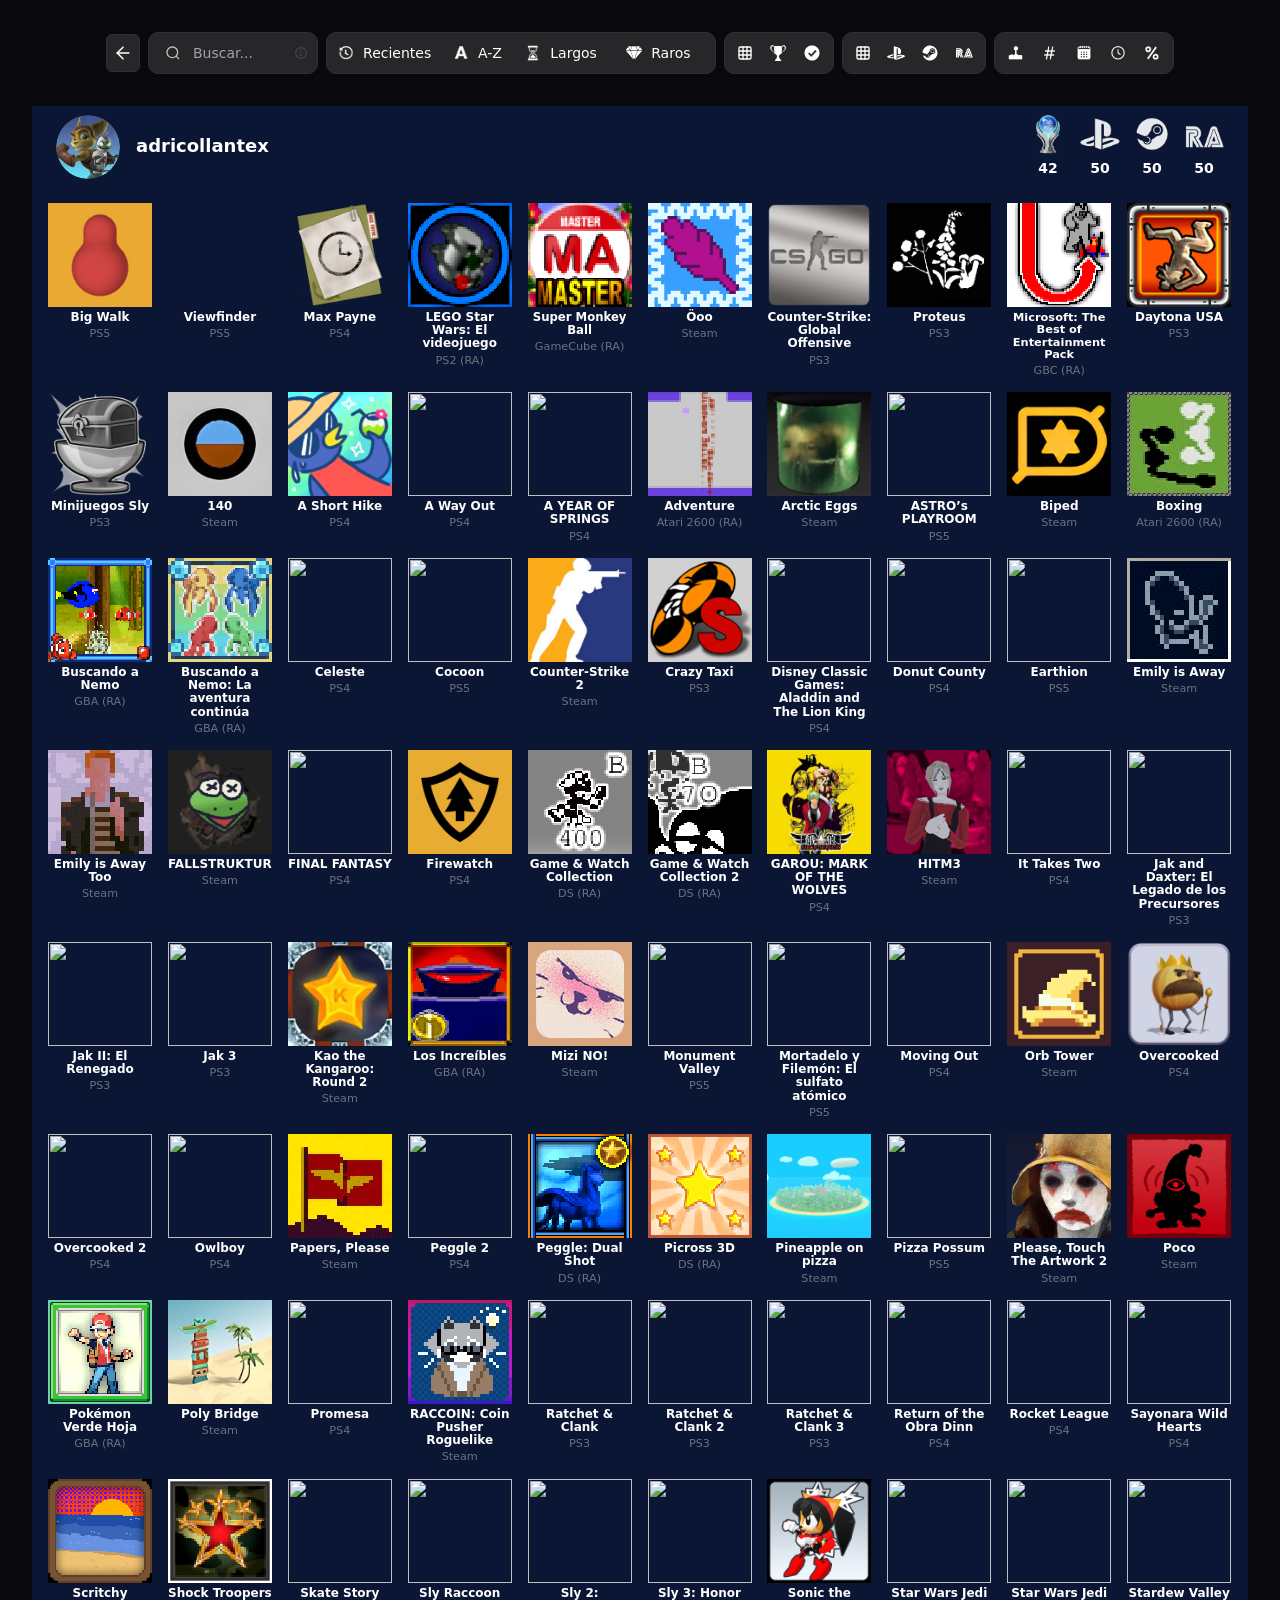
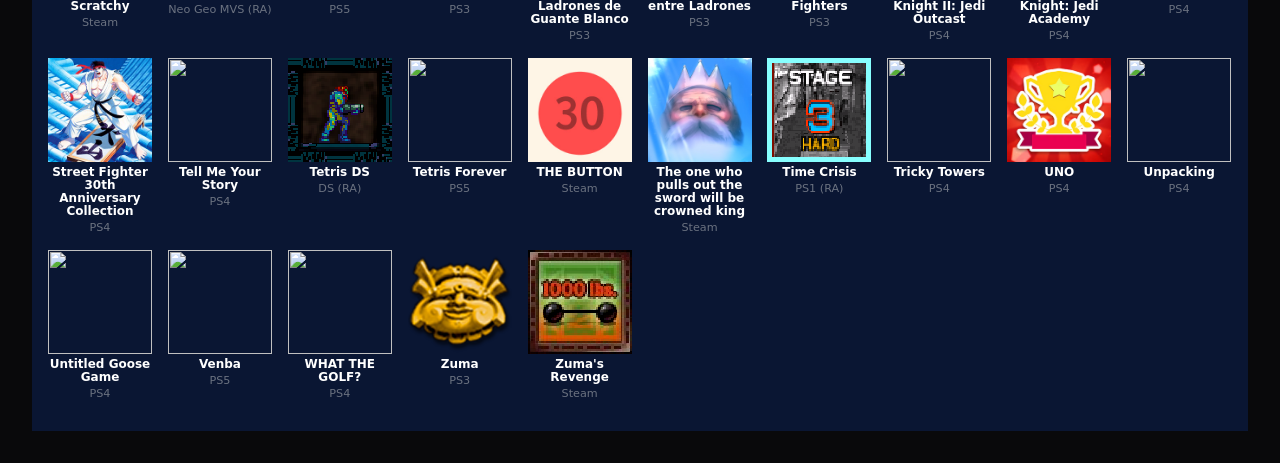
==== commit a634c04b: "Add files via upload" ====
--- a/index.html
+++ b/index.html
@@ -1029,6 +1029,19 @@
                     
             <div class="w-full px-4 pb-4" style="--icon-size: 104px; display: grid; grid-template-columns: repeat(auto-fit, minmax(var(--icon-size), 1fr)); gap: 15px 15px;">
 
+
+                <div class="game platinum psn flex flex-col items-center text-center" style="width: var(--icon-size); gap: 4px;"><div class="overflow-hidden" style="width: 104px; height: 104px; background-color: transparent; border-style: none; border-radius: 0px;"><img alt="Counter-Strike: Global Offensive" loading="lazy" width="104" height="104" decoding="async" data-nimg="1" class="object-contain " src="./media/BigWalk.avif" style="color: transparent;"></div><p class="" title="Counter-Strike: Global Offensive" style="color: rgb(255, 255, 255); font-weight: bold; font-size: 0.75rem; line-height: 1.1; width: var(--icon-size); word-break: break-word;">Big Walk</p>
+                    <span class="text-muted-foreground plataforma" style="color: rgb(107, 114, 128); font-weight: normal; font-size: 0.7rem; line-height: 1.1;">PS5</span>
+                    <span class="text-muted-foreground numero" style="color: rgb(107, 114, 128); font-weight: normal; font-size: 0.7rem; line-height: 1.1;"></span>
+                    <span class="text-muted-foreground fecha" style="color: rgb(107, 114, 128); font-weight: normal; font-size: 0.7rem; line-height: 1.1;">03-11-2026 20:03</span>
+                    <span class="text-muted-foreground duracion" style="color: rgb(107, 114, 128); font-weight: normal; font-size: 0.7rem; line-height: 1.1;">15h</span>
+                    <span class="text-muted-foreground porcentaje" style="color: rgb(107, 114, 128); font-weight: normal; font-size: 0.7rem; line-height: 1.1;">22.51%</span></div>
+                <div class="game platinum psn flex flex-col items-center text-center" style="width: var(--icon-size); gap: 4px;"><div class="overflow-hidden" style="width: 104px; height: 104px; background-color: transparent; border-style: none; border-radius: 0px;"><img alt="Counter-Strike: Global Offensive" loading="lazy" width="104" height="104" decoding="async" data-nimg="1" class="object-contain " src="./media/Viewfinder.avif" style="color: transparent;"></div><p class="" title="Counter-Strike: Global Offensive" style="color: rgb(255, 255, 255); font-weight: bold; font-size: 0.75rem; line-height: 1.1; width: var(--icon-size); word-break: break-word;">Viewfinder</p>
+                    <span class="text-muted-foreground plataforma" style="color: rgb(107, 114, 128); font-weight: normal; font-size: 0.7rem; line-height: 1.1;">PS5</span>
+                    <span class="text-muted-foreground numero" style="color: rgb(107, 114, 128); font-weight: normal; font-size: 0.7rem; line-height: 1.1;"></span>
+                    <span class="text-muted-foreground fecha" style="color: rgb(107, 114, 128); font-weight: normal; font-size: 0.7rem; line-height: 1.1;">03-11-2026 18:30</span>
+                    <span class="text-muted-foreground duracion" style="color: rgb(107, 114, 128); font-weight: normal; font-size: 0.7rem; line-height: 1.1;">5h</span>
+                    <span class="text-muted-foreground porcentaje" style="color: rgb(107, 114, 128); font-weight: normal; font-size: 0.7rem; line-height: 1.1;">44.55%</span></div>
                 <div class="game game100 psn flex flex-col items-center text-center" style="width: var(--icon-size); gap: 4px;"><div class="overflow-hidden" style="width: 104px; height: 104px; background-color: transparent; border-style: none; border-radius: 0px;"><img alt="Proteus" loading="lazy" width="104" height="104" decoding="async" data-nimg="1" class="object-contain " src="./media/MaxPayne.avif" style="color: transparent;"></div><p class="" title="Max Payne" style="color: rgb(255, 255, 255); font-weight: bold; font-size: 0.75rem; line-height: 1.1; width: var(--icon-size); word-break: break-word;">Max Payne</p>
                     <span class="text-muted-foreground plataforma" style="color: rgb(107, 114, 128); font-weight: normal; font-size: 0.7rem; line-height: 1.1;">PS4</span> 
                     <span class="text-muted-foreground numero" style="color: rgb(107, 114, 128); font-weight: normal; font-size: 0.7rem; line-height: 1.1;"></span>
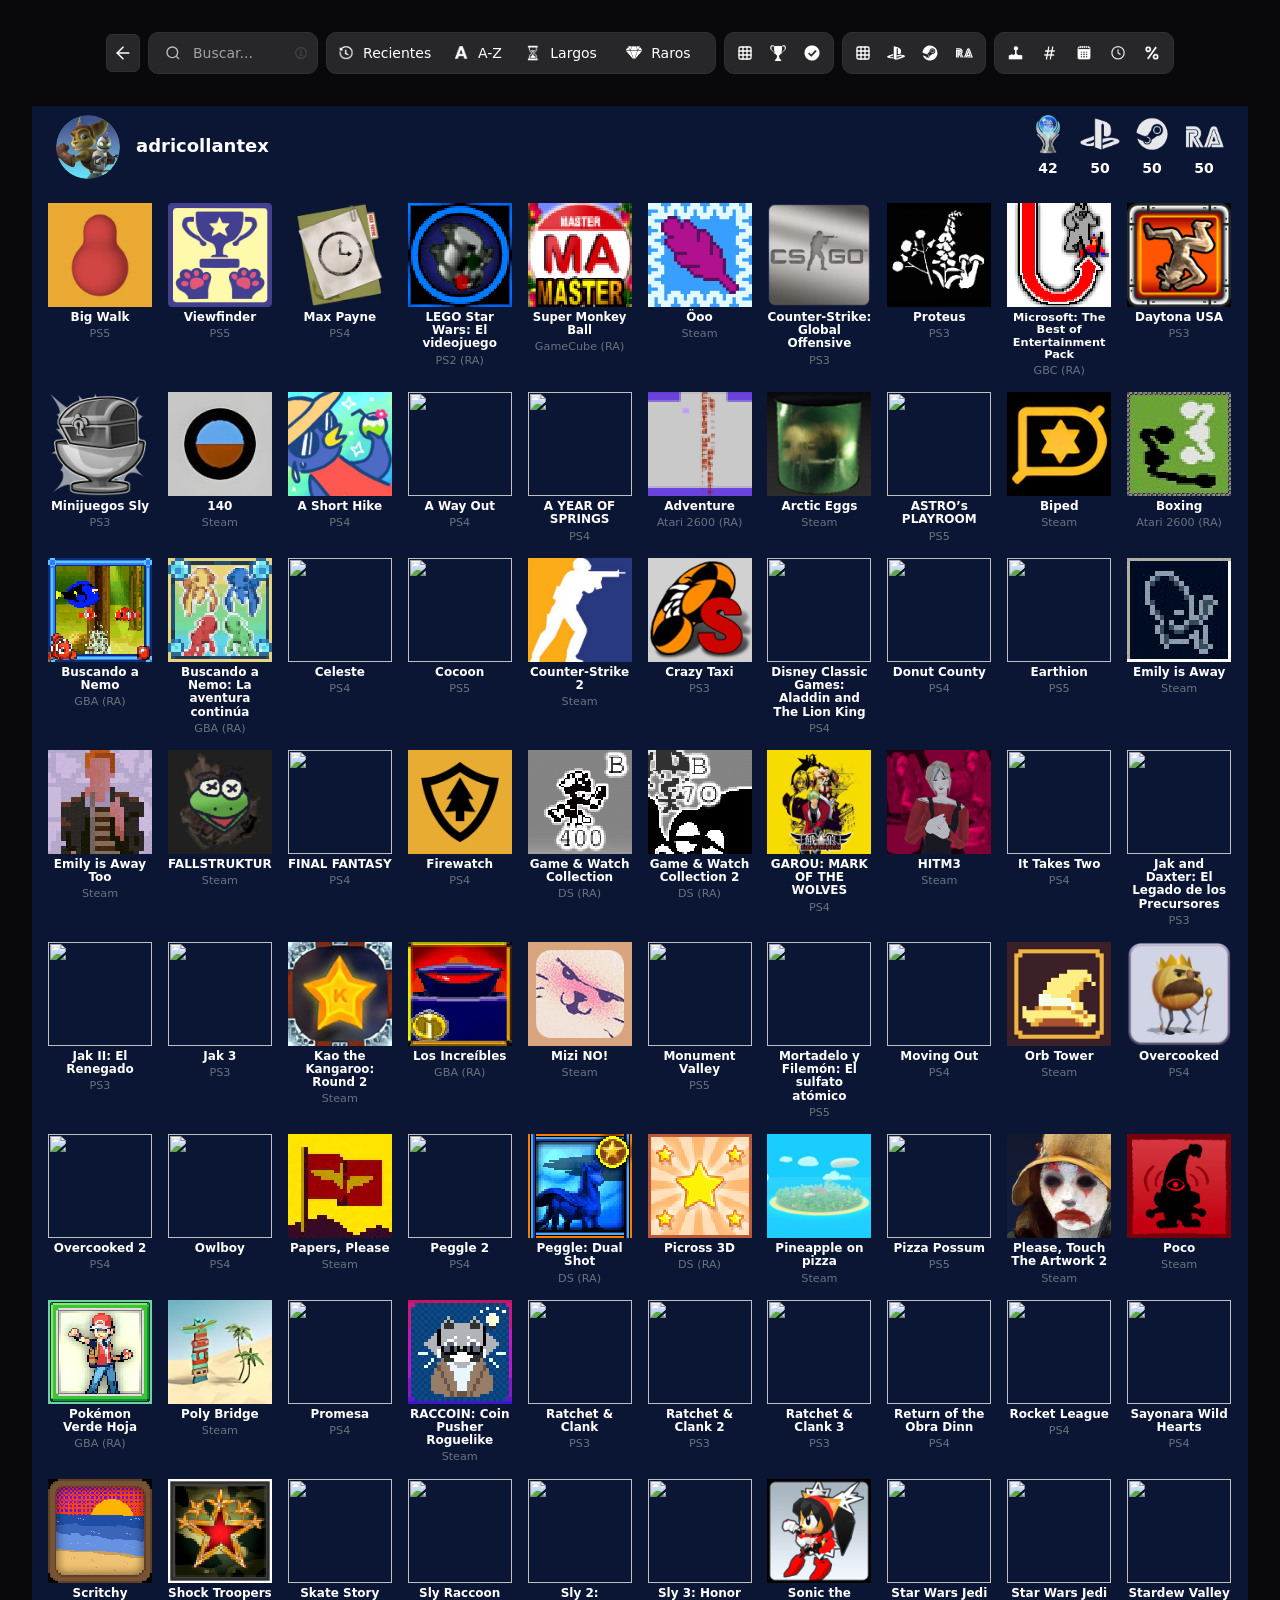
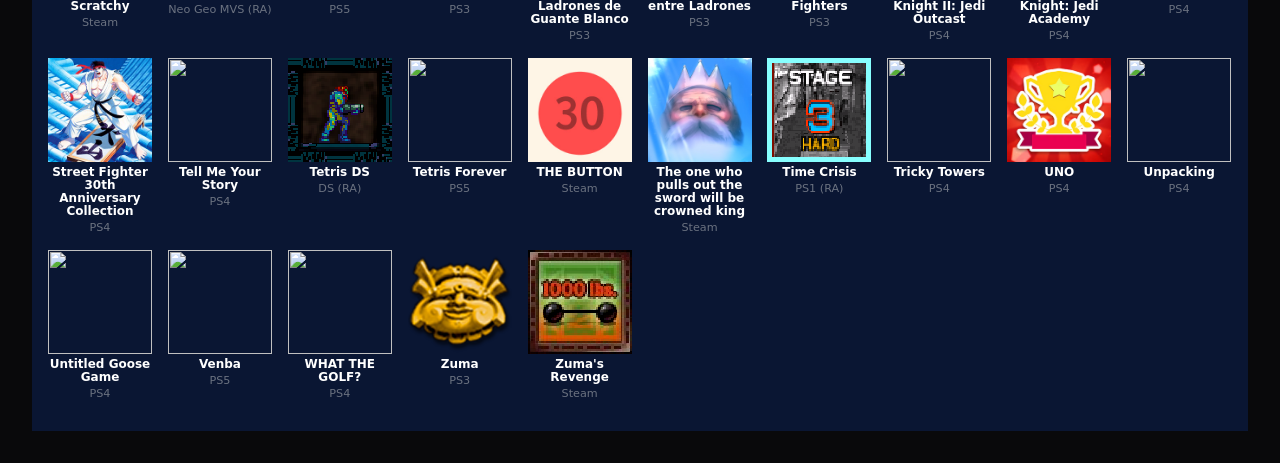
==== commit 9847707a: "Add files via upload" ====
--- a/index.html
+++ b/index.html
@@ -1103,8 +1103,8 @@
                     <span class="text-muted-foreground fechaplat" style="color: rgb(107, 114, 128); font-weight: normal; font-size: 0.7rem; line-height: 1.1;">07-06-2025 03:56</span>
                     <span class="text-muted-foreground duracion" style="color: rgb(107, 114, 128); font-weight: normal; font-size: 0.7rem; line-height: 1.1;">6h</span>
                     <span class="text-muted-foreground duracionplat" style="color: rgb(107, 114, 128); font-weight: normal; font-size: 0.7rem; line-height: 1.1;">5h</span>
-                    <span class="text-muted-foreground porcentaje" style="color: rgb(107, 114, 128); font-weight: normal; font-size: 0.7rem; line-height: 1.1;">5.61%</span>
-                    <span class="text-muted-foreground porcentajeplat" style="color: rgb(107, 114, 128); font-weight: normal; font-size: 0.7rem; line-height: 1.1;">8.25%</span></div>
+                    <span class="text-muted-foreground porcentaje" style="color: rgb(107, 114, 128); font-weight: normal; font-size: 0.7rem; line-height: 1.1;">5.69%</span>
+                    <span class="text-muted-foreground porcentajeplat" style="color: rgb(107, 114, 128); font-weight: normal; font-size: 0.7rem; line-height: 1.1;">5.69%</span></div>
                 <div class="game platinum psn flex flex-col items-center text-center" style="width: var(--icon-size); gap: 4px;"><div class="overflow-hidden" style="width: 104px; height: 104px; background-color: transparent; border-style: none; border-radius: 0px;"><img alt="A Short Hike" loading="lazy" width="104" height="104" decoding="async" data-nimg="1" class="object-contain " src="./media/ashorthike.avif" style="color: transparent;"></div><p class="" title="A Short Hike" style="color: rgb(255, 255, 255); font-weight: bold; font-size: 0.75rem; line-height: 1.1; width: var(--icon-size); word-break: break-word;">A Short Hike</p>
                     <span class="text-muted-foreground plataforma" style="color: rgb(107, 114, 128); font-weight: normal; font-size: 0.7rem; line-height: 1.1;">PS4</span>
                     <span class="text-muted-foreground numero" style="color: rgb(107, 114, 128); font-weight: normal; font-size: 0.7rem; line-height: 1.1;"></span>
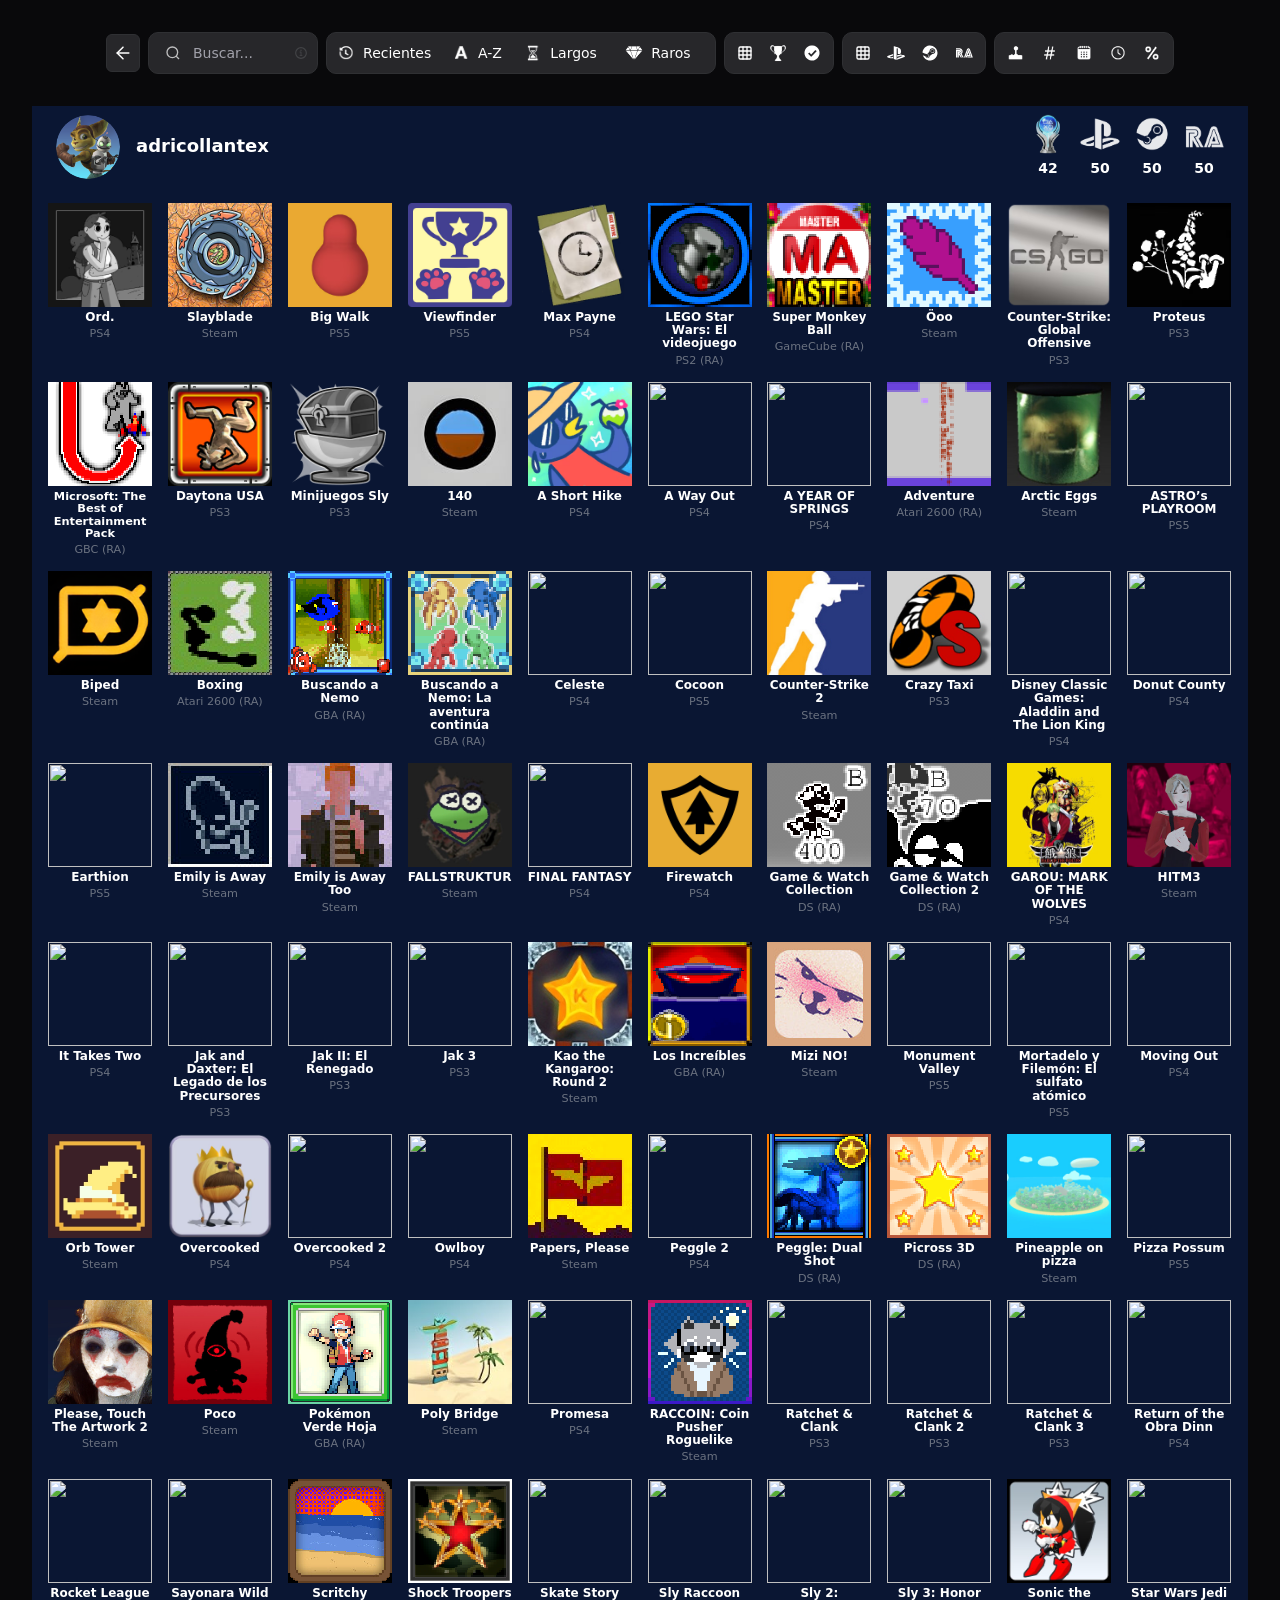
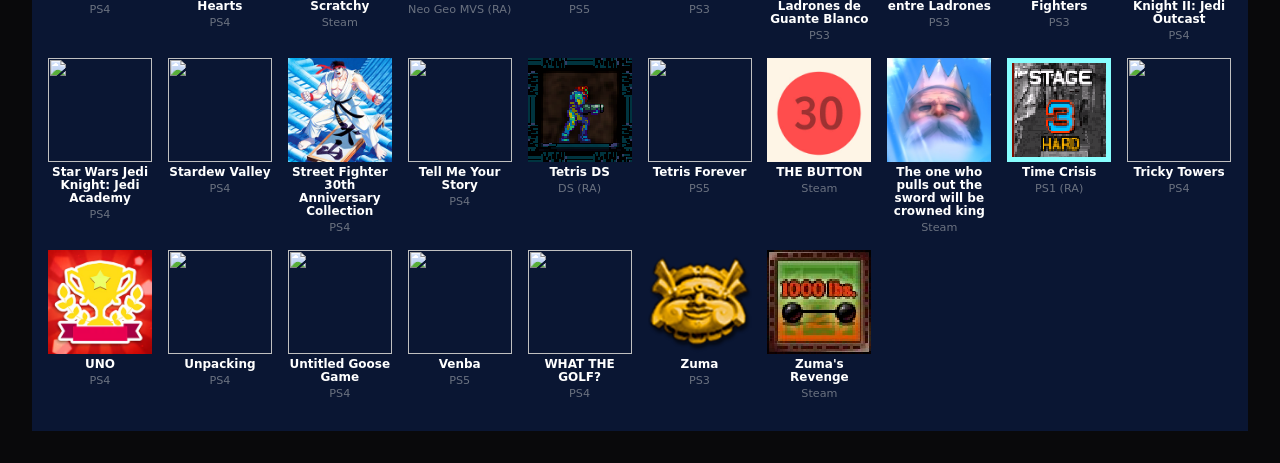
==== commit 6e0cad61: "Add files via upload" ====
--- a/index.html
+++ b/index.html
@@ -1029,7 +1029,18 @@
                     
             <div class="w-full px-4 pb-4" style="--icon-size: 104px; display: grid; grid-template-columns: repeat(auto-fit, minmax(var(--icon-size), 1fr)); gap: 15px 15px;">
 
-
+                <div class="game platinum psn flex flex-col items-center text-center" style="width: var(--icon-size); gap: 4px;"><div class="overflow-hidden" style="width: 104px; height: 104px; background-color: transparent; border-style: none; border-radius: 0px;"><img alt="A Short Hike" loading="lazy" width="104" height="104" decoding="async" data-nimg="1" class="object-contain " src="./media/Ord.avif" style="color: transparent;"></div><p class="" title="Ord" style="color: rgb(255, 255, 255); font-weight: bold; font-size: 0.75rem; line-height: 1.1; width: var(--icon-size); word-break: break-word;">Ord.</p>
+                    <span class="text-muted-foreground plataforma" style="color: rgb(107, 114, 128); font-weight: normal; font-size: 0.7rem; line-height: 1.1;">PS4</span>
+                    <span class="text-muted-foreground numero" style="color: rgb(107, 114, 128); font-weight: normal; font-size: 0.7rem; line-height: 1.1;"></span>
+                    <span class="text-muted-foreground fecha" style="color: rgb(107, 114, 128); font-weight: normal; font-size: 0.7rem; line-height: 1.1;">11-11-2026 02:02</span>
+                    <span class="text-muted-foreground duracion" style="color: rgb(107, 114, 128); font-weight: normal; font-size: 0.7rem; line-height: 1.1;">10h</span>
+                    <span class="text-muted-foreground porcentaje" style="color: rgb(107, 114, 128); font-weight: normal; font-size: 0.7rem; line-height: 1.1;">35.26%</span></div>
+                <div class="game platinum steam flex flex-col items-center text-center" style="width: var(--icon-size); gap: 4px;"><div class="overflow-hidden" style="width: 104px; height: 104px; background-color: transparent; border-style: none; border-radius: 0px;"><img alt="Biped" loading="lazy" width="104" height="104" decoding="async" data-nimg="1" class="object-contain " src="./media/Slayblade.jpg" style="color: transparent;"></div><p class="" title="Slayblade" style="color: rgb(255, 255, 255); font-weight: bold; font-size: 0.75rem; line-height: 1.1; width: var(--icon-size); word-break: break-word;">Slayblade</p>
+                    <span class="text-muted-foreground plataforma" style="color: rgb(107, 114, 128); font-weight: normal; font-size: 0.7rem; line-height: 1.1;">Steam</span>
+                    <span class="text-muted-foreground numero" style="color: rgb(107, 114, 128); font-weight: normal; font-size: 0.7rem; line-height: 1.1;"></span>
+                    <span class="text-muted-foreground fecha" style="color: rgb(107, 114, 128); font-weight: normal; font-size: 0.7rem; line-height: 1.1;">09-11-2026 18:13</span>
+                    <span class="text-muted-foreground duracion" style="color: rgb(107, 114, 128); font-weight: normal; font-size: 0.7rem; line-height: 1.1;">5%</span>
+                    <span class="text-muted-foreground porcentaje" style="color: rgb(107, 114, 128); font-weight: normal; font-size: 0.7rem; line-height: 1.1;">1.75%</span></div>
                 <div class="game platinum psn flex flex-col items-center text-center" style="width: var(--icon-size); gap: 4px;"><div class="overflow-hidden" style="width: 104px; height: 104px; background-color: transparent; border-style: none; border-radius: 0px;"><img alt="Counter-Strike: Global Offensive" loading="lazy" width="104" height="104" decoding="async" data-nimg="1" class="object-contain " src="./media/BigWalk.avif" style="color: transparent;"></div><p class="" title="Counter-Strike: Global Offensive" style="color: rgb(255, 255, 255); font-weight: bold; font-size: 0.75rem; line-height: 1.1; width: var(--icon-size); word-break: break-word;">Big Walk</p>
                     <span class="text-muted-foreground plataforma" style="color: rgb(107, 114, 128); font-weight: normal; font-size: 0.7rem; line-height: 1.1;">PS5</span>
                     <span class="text-muted-foreground numero" style="color: rgb(107, 114, 128); font-weight: normal; font-size: 0.7rem; line-height: 1.1;"></span>
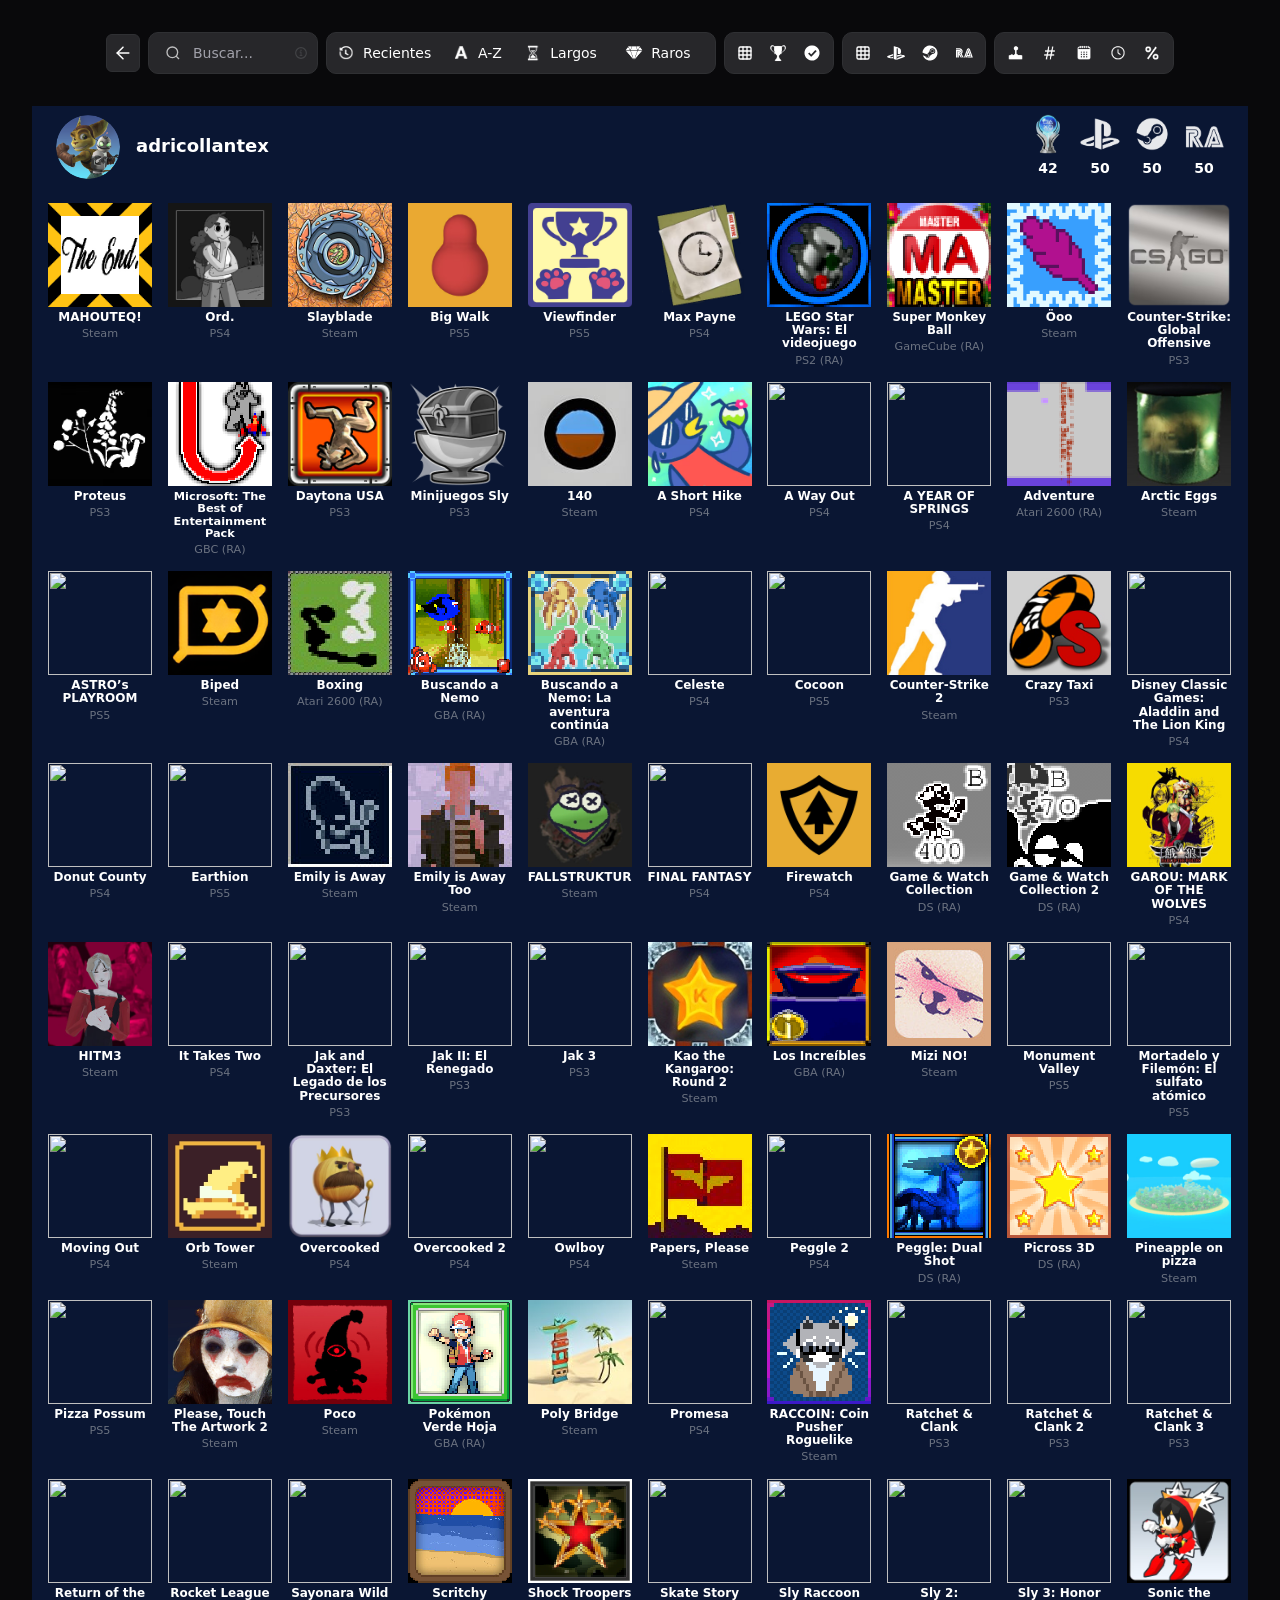
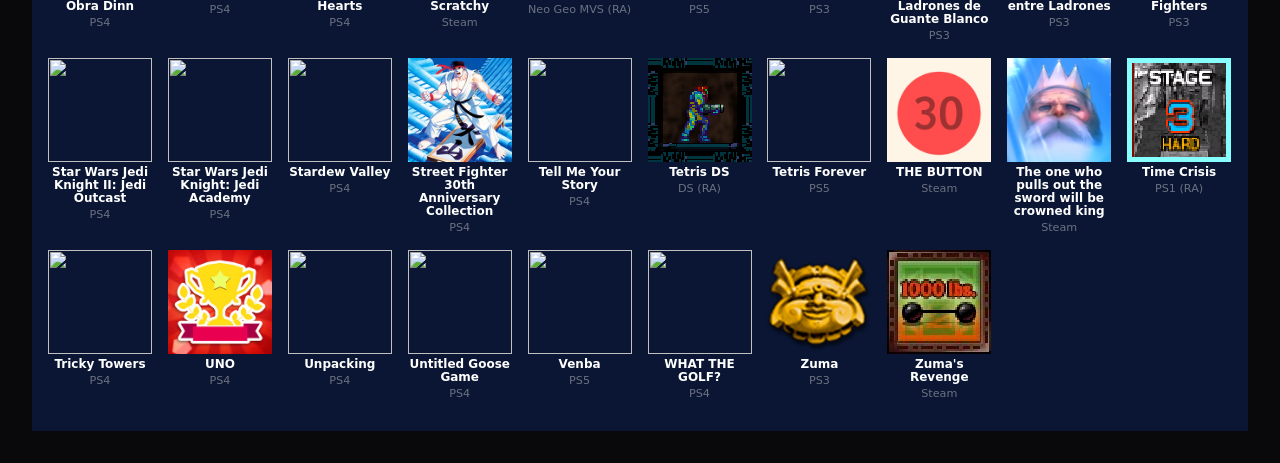
==== commit 857a78d6: "Add files via upload" ====
--- a/index.html
+++ b/index.html
@@ -1029,6 +1029,12 @@
                     
             <div class="w-full px-4 pb-4" style="--icon-size: 104px; display: grid; grid-template-columns: repeat(auto-fit, minmax(var(--icon-size), 1fr)); gap: 15px 15px;">
 
+                <div class="game platinum steam flex flex-col items-center text-center" style="width: var(--icon-size); gap: 4px;"><div class="overflow-hidden" style="width: 104px; height: 104px; background-color: transparent; border-style: none; border-radius: 0px;"><img alt="Biped" loading="lazy" width="104" height="104" decoding="async" data-nimg="1" class="object-contain " src="./media/Mahouteq.avif" style="color: transparent;"></div><p class="" title="MAHOUTEQ!" style="color: rgb(255, 255, 255); font-weight: bold; font-size: 0.75rem; line-height: 1.1; width: var(--icon-size); word-break: break-word;">MAHOUTEQ!</p>
+                    <span class="text-muted-foreground plataforma" style="color: rgb(107, 114, 128); font-weight: normal; font-size: 0.7rem; line-height: 1.1;">Steam</span>
+                    <span class="text-muted-foreground numero" style="color: rgb(107, 114, 128); font-weight: normal; font-size: 0.7rem; line-height: 1.1;"></span>
+                    <span class="text-muted-foreground fecha" style="color: rgb(107, 114, 128); font-weight: normal; font-size: 0.7rem; line-height: 1.1;">14-11-2026 23:46</span>
+                    <span class="text-muted-foreground duracion" style="color: rgb(107, 114, 128); font-weight: normal; font-size: 0.7rem; line-height: 1.1;">1h</span>
+                    <span class="text-muted-foreground porcentaje" style="color: rgb(107, 114, 128); font-weight: normal; font-size: 0.7rem; line-height: 1.1;">83.21%</span></div>
                 <div class="game platinum psn flex flex-col items-center text-center" style="width: var(--icon-size); gap: 4px;"><div class="overflow-hidden" style="width: 104px; height: 104px; background-color: transparent; border-style: none; border-radius: 0px;"><img alt="A Short Hike" loading="lazy" width="104" height="104" decoding="async" data-nimg="1" class="object-contain " src="./media/Ord.avif" style="color: transparent;"></div><p class="" title="Ord" style="color: rgb(255, 255, 255); font-weight: bold; font-size: 0.75rem; line-height: 1.1; width: var(--icon-size); word-break: break-word;">Ord.</p>
                     <span class="text-muted-foreground plataforma" style="color: rgb(107, 114, 128); font-weight: normal; font-size: 0.7rem; line-height: 1.1;">PS4</span>
                     <span class="text-muted-foreground numero" style="color: rgb(107, 114, 128); font-weight: normal; font-size: 0.7rem; line-height: 1.1;"></span>
@@ -1039,7 +1045,7 @@
                     <span class="text-muted-foreground plataforma" style="color: rgb(107, 114, 128); font-weight: normal; font-size: 0.7rem; line-height: 1.1;">Steam</span>
                     <span class="text-muted-foreground numero" style="color: rgb(107, 114, 128); font-weight: normal; font-size: 0.7rem; line-height: 1.1;"></span>
                     <span class="text-muted-foreground fecha" style="color: rgb(107, 114, 128); font-weight: normal; font-size: 0.7rem; line-height: 1.1;">09-11-2026 18:13</span>
-                    <span class="text-muted-foreground duracion" style="color: rgb(107, 114, 128); font-weight: normal; font-size: 0.7rem; line-height: 1.1;">5%</span>
+                    <span class="text-muted-foreground duracion" style="color: rgb(107, 114, 128); font-weight: normal; font-size: 0.7rem; line-height: 1.1;">5h</span>
                     <span class="text-muted-foreground porcentaje" style="color: rgb(107, 114, 128); font-weight: normal; font-size: 0.7rem; line-height: 1.1;">1.75%</span></div>
                 <div class="game platinum psn flex flex-col items-center text-center" style="width: var(--icon-size); gap: 4px;"><div class="overflow-hidden" style="width: 104px; height: 104px; background-color: transparent; border-style: none; border-radius: 0px;"><img alt="Counter-Strike: Global Offensive" loading="lazy" width="104" height="104" decoding="async" data-nimg="1" class="object-contain " src="./media/BigWalk.avif" style="color: transparent;"></div><p class="" title="Counter-Strike: Global Offensive" style="color: rgb(255, 255, 255); font-weight: bold; font-size: 0.75rem; line-height: 1.1; width: var(--icon-size); word-break: break-word;">Big Walk</p>
                     <span class="text-muted-foreground plataforma" style="color: rgb(107, 114, 128); font-weight: normal; font-size: 0.7rem; line-height: 1.1;">PS5</span>
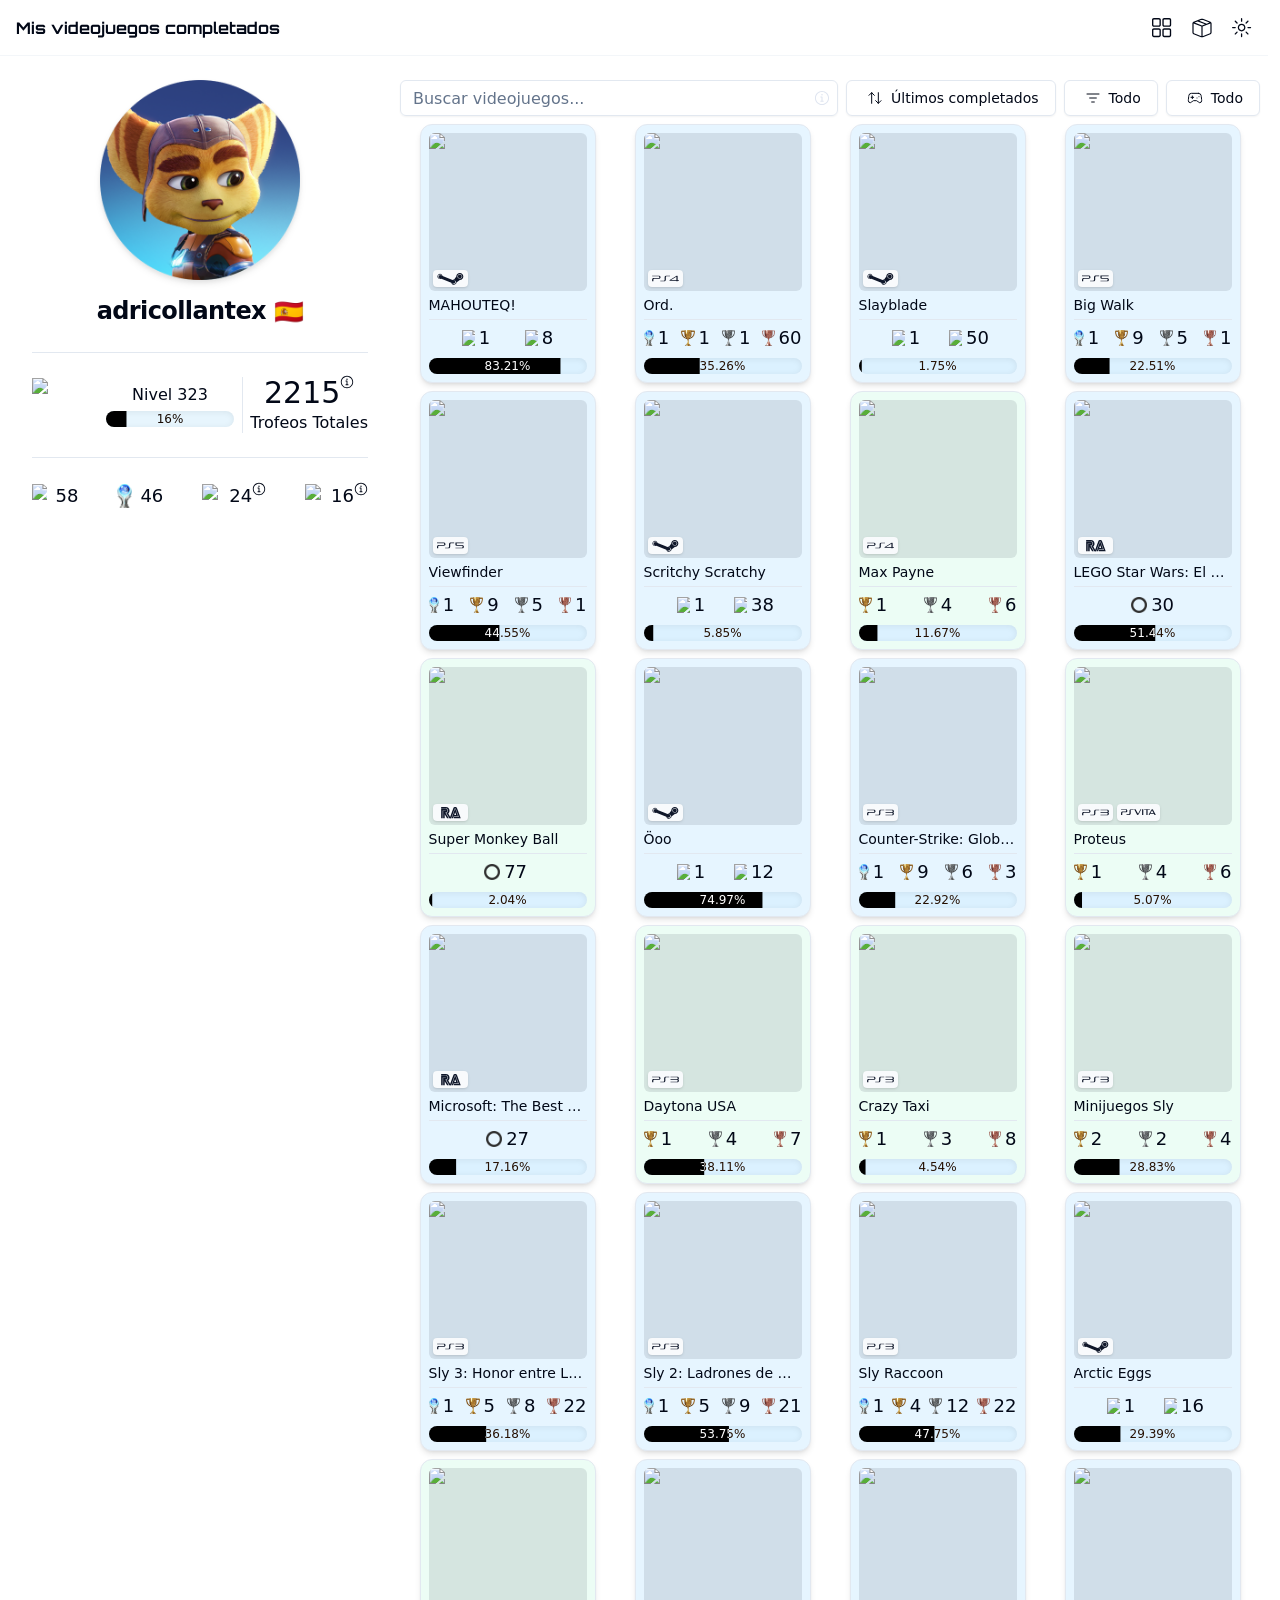
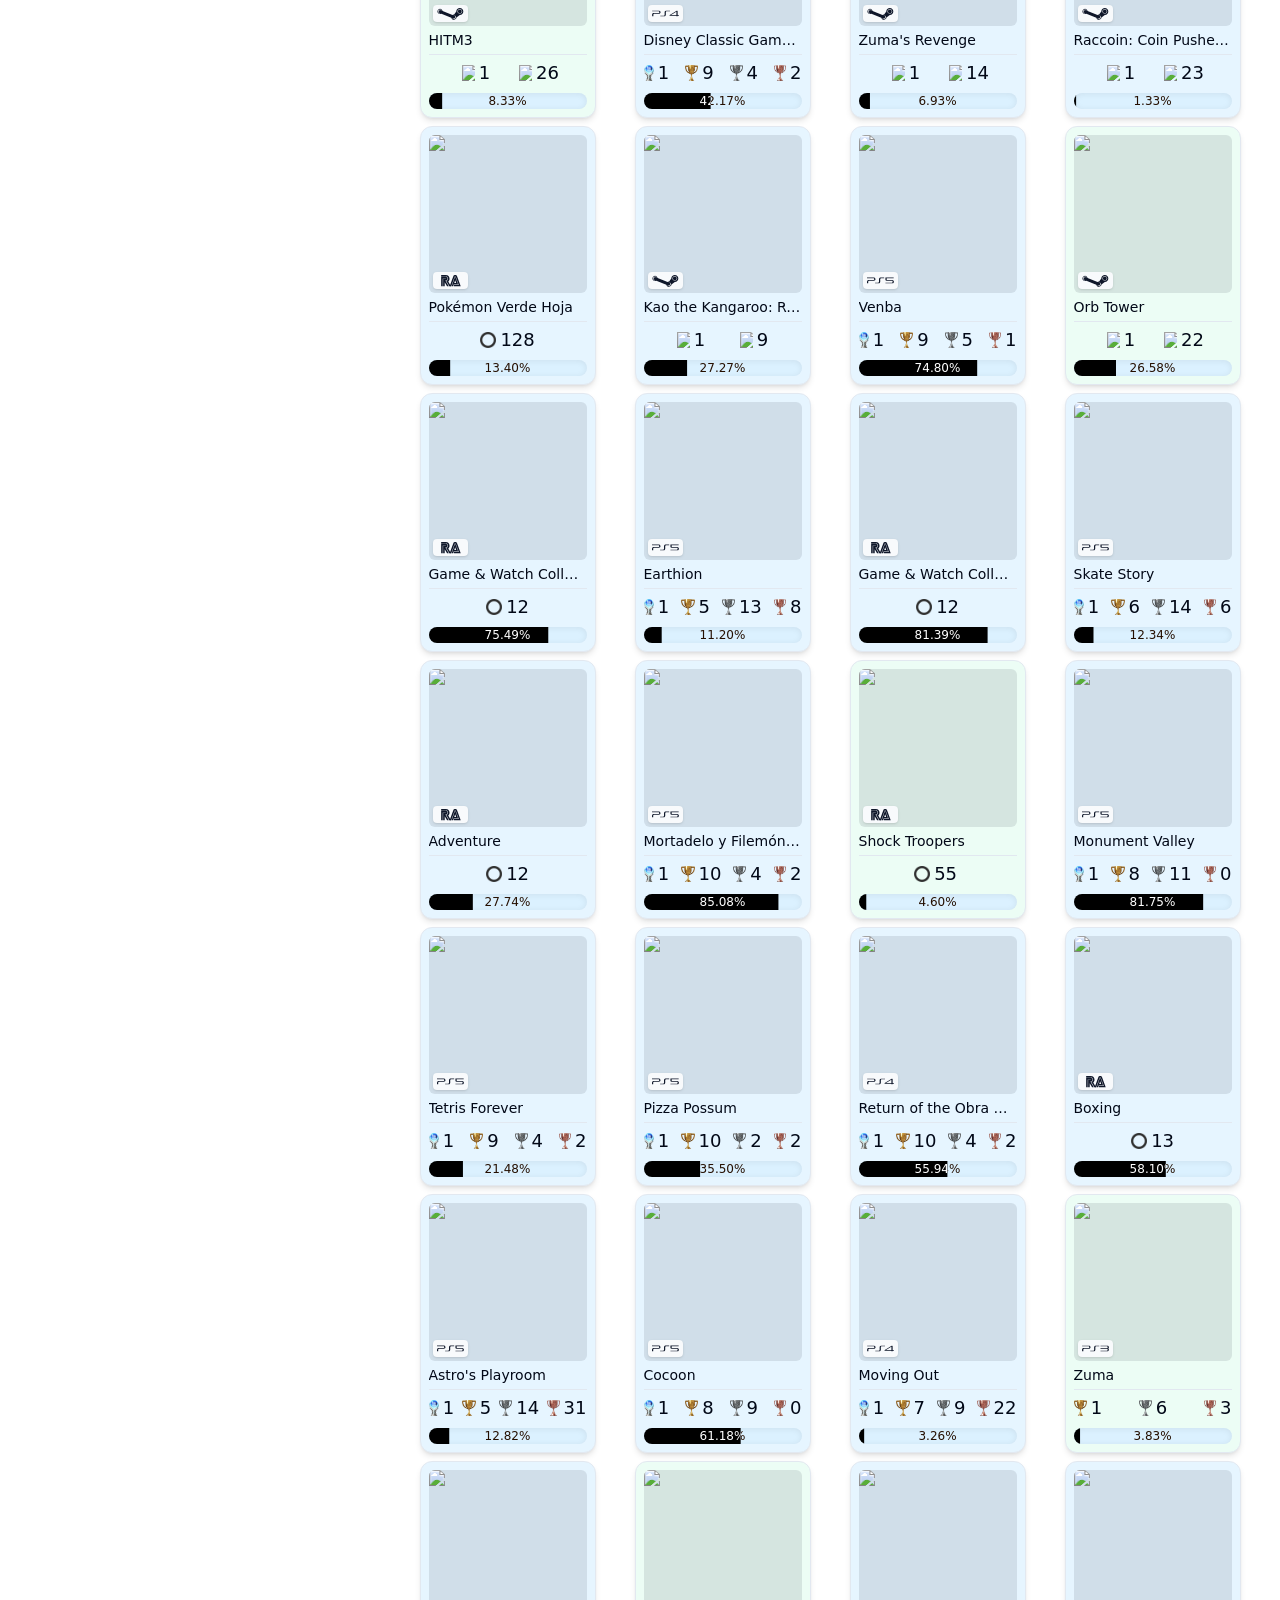
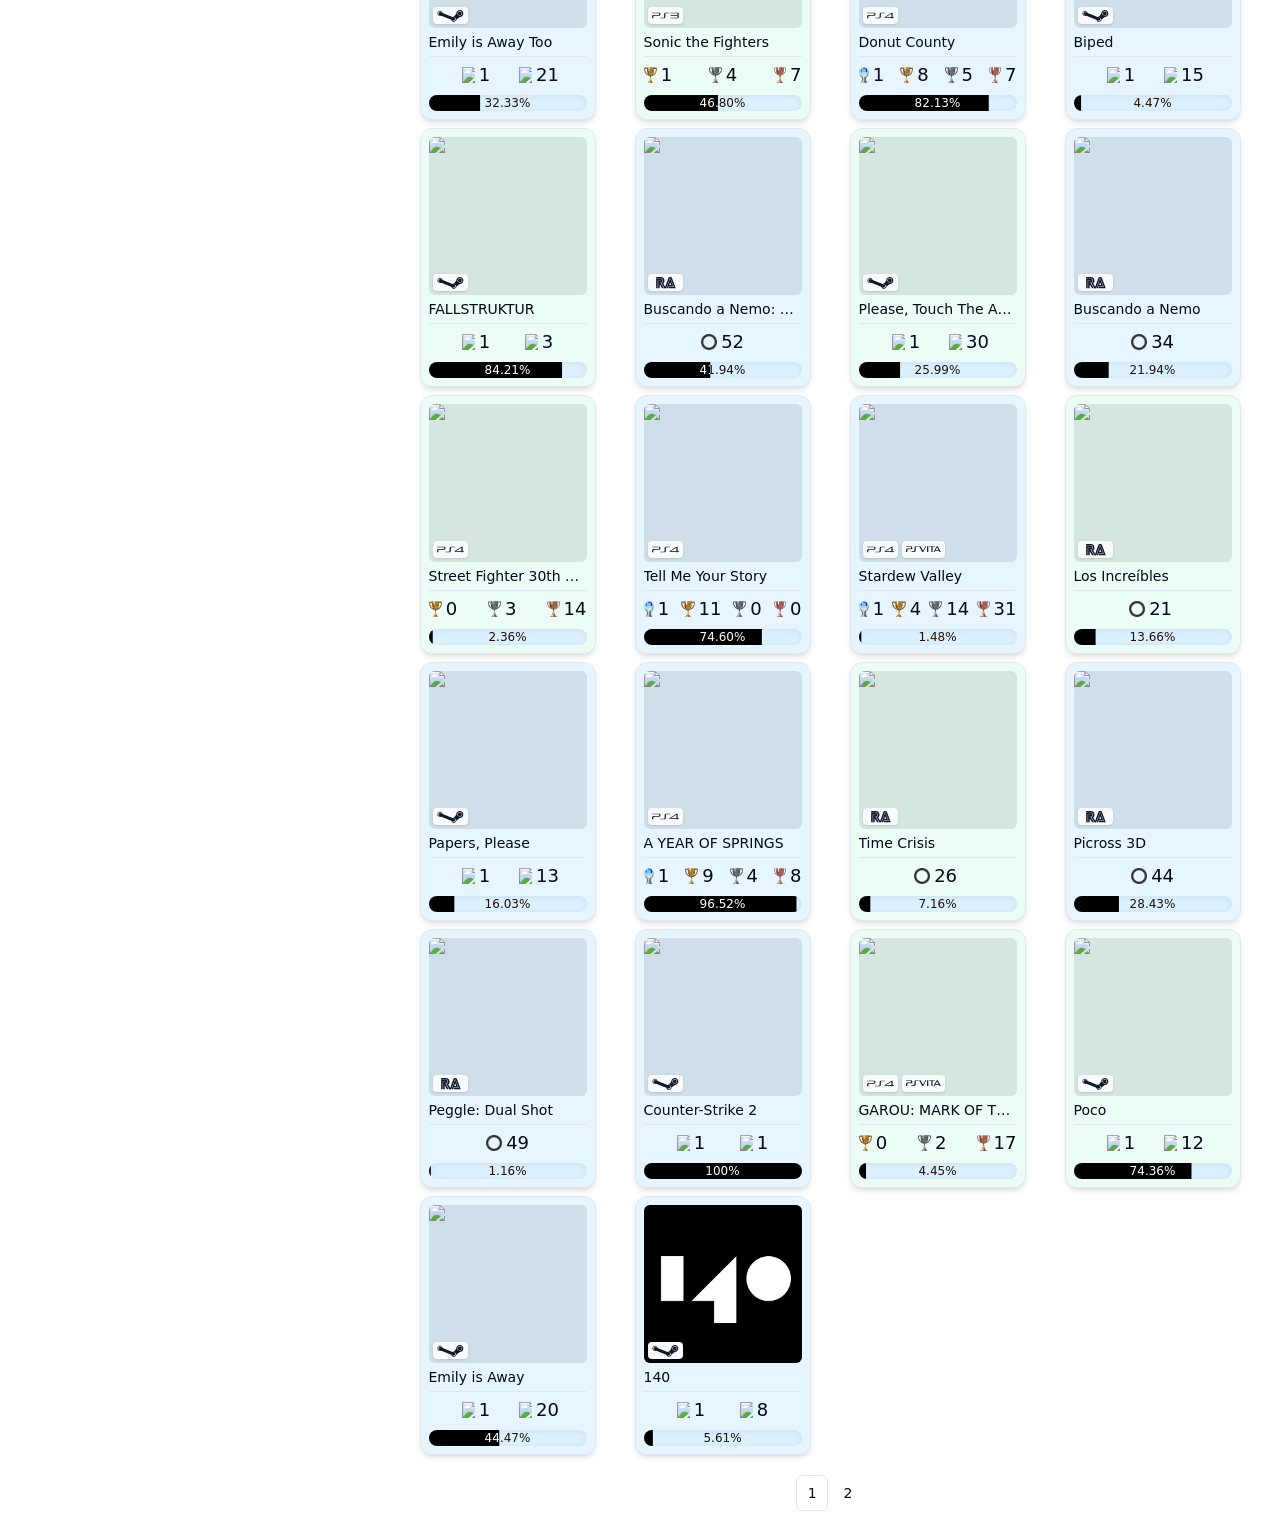
==== commit 95984ca9: "Add files via upload" ====
--- a/index.html
+++ b/index.html
@@ -1,2866 +1,6949 @@
-<html lang="en" class="dark" style="color-scheme: dark;"><head><style>body {transition: opacity ease-in 0.2s; } 
-body[unresolved] {opacity: 0; display: block; overflow: hidden; position: relative; } 
-</style><link rel="preload" href="./next/static/media/797e433ab948586e-s.p.479bea2b.woff2" as="font" crossorigin="" type="font/woff2"><link rel="preload" href="./next/static/media/caa3a2e1cccd8315-s.p.3b6cae6d.woff2" as="font" crossorigin="" type="font/woff2"><link rel="preload" as="image" href="./PSNPlatHubLogo.png"><link rel="stylesheet" href="./next/static/chunks/4834282745b36b80.css" data-precedence="next"><link rel="preload" as="script" fetchpriority="low" href="./next/static/chunks/c12ff0d6a04b1697.js"><script src="./next/static/chunks/29509c00e8aa1055.js" async=""></script><script src="./next/static/chunks/a728d2dd003088d3.js" async=""></script><script src="./next/static/chunks/f31e545b4008c5e5.js" async=""></script><script src="./next/static/chunks/turbopack-13f9ef68bcd90c0a.js" async=""></script><script src="./next/static/chunks/e306411b23237050.js" async=""></script><script src="./next/static/chunks/1322de6211aaa390.js" async=""></script><script src="./next/static/chunks/d96012bcfc98706a.js" async=""></script><script src="./next/static/chunks/c051ed1a893bf76e.js" async=""></script><script src="./next/static/chunks/e4d0950ae379c280.js" async=""></script><script src="./next/static/chunks/f96b54d823dd81a1.js" async=""></script><script type="application/ld+json">{"@context":"https://schema.org","@type":"WebSite","name":"PSN PlatHub","url":"https://psnplathub.com/","description":"Generate and download a shareable mosaic of your PlayStation platinum psn trophies."}</script><script src="./next/static/chunks/a6dad97d9634a72d.js" nomodule=""></script><script src="./next/static/chunks/f45afdc7e9445659.js"></script><script src="https://cdn.jsdelivr.net/npm/sortablejs@1.15.6/Sortable.min.js"></script><script src="https://cdnjs.cloudflare.com/ajax/libs/dom-to-image-more/3.4.4/dom-to-image-more.min.js"></script><style type="text/css">
-
-            html,
-            body{
-                min-width:650px;
-            }
-
-            .i-sl-wrapper {
-                position: fixed;
-                z-index: 1000000;
-                border: 0px;
-                width: 430px;
-                background: transparent;
-                border-radius: 16px;
-                height: calc(100% - 30px);
-                box-shadow: rgba(0, 0, 0, 0.16) 0px 5px 40px;
-                transition: all 0.3s ease;
-                overflow: hidden;
-            }
-            .i-sl-wrapper:not(.active) {
-                height: calc(100% - 150px);
-                top: auto;
-                opacity: 0;
-            }
-            .i-sl-wrapper.dark:not(.popup) {
-                border: 1px solid #494949;
-            }
-            .i-sl-wrapper.hidden {
-                display:none;
-            }
-            .i-sl-wrapper.expanded {
-                width: 700px;
-            }
-            .i-sl-wrapper.left {
-                left: 15px;
-                bottom: 15px;
-                top: 15px;
-            }
-            .i-sl-wrapper.right {
-                right: 15px;
-                bottom: 15px;
-                top: 15px;
-            }
-            .i-sl-widget {
-                width: 100%; 
-                height: 100%; 
-                border: 0;
-            }
-            .i-sl-wrapper.popup {
-                top: auto!important;
-                bottom: 0px!important;
-                height: 0px!important;
-                transition:ease all .4s!important;
-                opacity:0!important;
-                box-shadow: none;
-                width: 380px;
-            }
-            .i-sl-wrapper.popup.left {
-                left: 0px;
-            }
-            .i-sl-wrapper.popup.right {
-                right: 0px;
-            }
-            .i-sl-wrapper.popup-large {
-                width: 550px;
-            }
-            .i-sl-wrapper.tiny {
-                top: auto!important;
-                height: 0px!important;
-                transition:ease height .4s!important;
-                opacity:0!important;
-                width: 350px;
-            }
-
-
-
-            .i-sl-button {
-                font-family: Arial, Verdana, Helvetica, sans-serif;
-                -webkit-font-smoothing: antialiased;
-                position: fixed;
-                z-index:100000;
-                bottom: 0px;
-                left: 0px;
-                right: auto;
-                top: auto;
-                box-sizing: content-box!important;
-            }
-            .i-sl-button.inactive {
-                display: none;
-                opacity: 0;
-            }
-            .i-sl-button * {
-                box-sizing: content-box!important;
-            }
-            .i-sl-button-btn {
-                display: flex;
-                cursor: pointer;
-                background: #2196F3;
-                background-color: #17171a;
-                box-shadow: 0 1px 6px 0 rgba(0, 0, 0, 0.06), 0 2px 32px 0 rgba(0, 0, 0, 0.16);
-                color: #FFFFFF;
-                cursor:pointer;
-                max-height: 40px;
-                height: 40px;
-                border-radius: 40px;
-                overflow:hidden;
-                opacity:1;
-                transition: all 0.3s ease;
-            }
-            .i-sl-button-btn.force-hidden {
-                opacity:0;
-                pointer-events: none;
-            }
-            .i-sl-button-btn:not(.active) {
-                opacity:0;
-                pointer-events: none;
-            }
-            .i-sl-button-desc {
-                line-height: 40px;
-            }
-            .i-sl-button-desc span {
-                display: block;
-                padding: 0 5px;
-                padding-right: 15px;
-                white-space: nowrap;
-                font-size: 13px;
-                text-align: center;
-                font-weight: 600;
-                letter-spacing: .8px;
-                max-width: 150px;
-                overflow: hidden;
-                text-overflow: ellipsis;
-            }
-            .i-sl-button-logo {
-                background: transparent;
-            }
-            .i-sl-button-logo > div {
-                height: 36px;
-                width: 36px;
-                padding: 2px;
-            }
-            .i-sl-button-logo > div img {
-                border-radius: 50%;
-                display: block;
-                height: 36px;
-                width: 36px;
-                box-shadow: rgba(0, 0, 0, .1) 0px 3px 6px 0px, rgba(0, 0, 0, .08) 0px 1px 3px 0px;
-                margin: 0;
-                padding: 0;
-            }
-            .i-sl-button-logo > div svg {
-                border-radius: 50%;
-                display: block;
-                height: 36px;
-                width: 36px;
-                box-shadow: rgba(0, 0, 0, .1) 0px 3px 6px 0px, rgba(0, 0, 0, .08) 0px 1px 3px 0px;
-                margin: 0;
-                padding: 0;
-                fill: #ffffff;
-            }
-            .i-sl-button.left-middle {
-                left: 15px;
-                right: auto;
-            }
-            .i-sl-button.left-top {
-                bottom: auto;
-                left: 15px;
-                right: auto;
-                top: 15px;
-            }
-            .i-sl-button.left-bottom {
-                bottom: 15px;
-                left: 15px;
-                right: auto;
-                top: auto;
-            }
-            .i-sl-button.right-middle {
-                right: 15px;
-                left: auto;
-            }
-            .i-sl-button.right-top {
-                bottom: auto;
-                left: auto;
-                right: 15px;
-                top: 15px;
-            }
-            .i-sl-button.right-bottom {
-                bottom: 15px;
-                left: auto;
-                right: 15px;
-                top: auto;
-            }
-            .i-sl-button-counter {
-                display:none;
-                position: absolute;
-                top: -5px;
-                right: -5px;
-                z-index: 100;
-            }
-            .i-sl-button-counter.active {
-                display:block;
-            }
-            .i-sl-button-counter-inner {
-                background: #ed8484;
-                color: #FFF;
-                border-radius: 50%;
-                text-align: center;
-                height: 16px;
-                line-height: 16px;
-                width: 16px;
-                font-size: 9px;
-                font-weight: 700;
-                border: 2px solid #FFF;
-                font-family: Arial;
-            }
-
-            /* Full Button */
-            .i-sl-button-inner:not(.compact):hover .i-sl-button-btn {
-                box-shadow: 0 1px 6px 0 rgba(0, 0, 0, 0.16), 0 2px 32px 0 rgba(0, 0, 0, 0.36);
-            }
-
-            /* Compact Button */
-            .i-sl-button-inner.compact .i-sl-button-desc {
-                -webkit-transition: ease-in-out all .3s;
-                transition: ease-in-out all .3s;
-                max-width: 500px;
-            }
-            .i-sl-button-inner.compact:not(:hover) .i-sl-button-desc {
-                max-width: 0px;
-                overflow: hidden;
-            }
-            .i-sl-button-inner.compact .i-sl-button-btn {
-                position: relative;
-                z-index: 20;
-            }
-            .i-sl-button-inner.compact {
-                position: relative;
-                z-index: 10;
-            }
-            .i-sl-button-inner.compact .i-sl-button-btn.active {
-                overflow: initial;
-            }
-            .i-sl-button-inner.compact .i-sl-button-btn.active::after {
-                content: '';
-                -webkit-transition: ease-in-out all .3s;
-                transition: ease-in-out all .3s;
-                z-index: -1;
-                position: absolute;
-                bottom: 0px;
-                width: 20px;
-                height: 20px;
-                left: 20px;
-                margin-left: 0px;
-                background: #03a9f4;
-                background-color: #17171a;
-                opacity: 1;
-                border-radius: 0 0 3px 0;
-            }
-            .i-sl-button-inner.compact:hover .i-sl-button-btn::after {
-                opacity: 0;
-            }
-
-            /* Icon: empty */
-            .i-sl-button-inner.icon-none:not(.compact) .i-sl-button-logo > div {
-                width: 10px;
-                padding: 0px;
-            }
-            .i-sl-button-inner.icon-none.compact:hover .i-sl-button-logo > div {
-                width: 10px;
-                padding: 0px;
-            }
-
-            /* Middle Button */
-            .i-sl-button[class*='-middle'] {
-                top: 50%;
-                bottom: auto;
-                transform: translateY(-50%);
-                transform-origin: center;
-            }
-            .i-sl-button[class*='-middle'] .i-sl-button-btn {
-                flex-direction: column-reverse;
-                height: auto;
-                max-height: 100%;
-                width: 40px;
-                max-width: 40px;
-            }
-            .i-sl-button[class*='-middle'] .i-sl-button-desc {
-                writing-mode: vertical-lr;
-                transform: rotate(180deg);
-            }
-            .i-sl-button[class*='-middle'] .i-sl-button-desc span {
-                max-height: 150px;
-                padding: 5px 0;
-                padding-bottom: 15px;
-                text-overflow: initial;
-            }
-            .i-sl-button[class*='-middle'] .i-sl-button-inner.compact:not(:hover) .i-sl-button-desc {
-                max-height: 0px!important;
-                max-width: 40px!important;
-            }
-
-
-
-            /* Tools */
-            .t-sl-wrapper-opened {
-                overflow: hidden!important;
-            }
-            .t-sl-wrapper {
-                position: fixed;
-                top: 0px;
-                right: 0px;
-                left: 0px;
-                bottom: 0px;
-                z-index: 9999999999;
-                width: 100%;
-                height: 100%;
-                opacity: 1;
-                transition: ease opacity .4s;
-                transition-delay: .2s;
-            }
-            .t-sl-wrapper.hidden {
-                opacity: 0;
-                z-index: -1;
-                width: 0px;
-                height: 0px;
-                transition: ease opacity .4s;
-                transition-delay: .2s;
-            }
-            .t-sl-widget {
-                width: 100%; 
-                height: 100%; 
-                border: 0;
-            }
-
-
-
-            /* Full screen widget */
-            @media only screen and (max-width: 450px) {
-
-                .i-sl-wrapper {
-                    left: 0px!important;
-                    top: 0px!important;
-                    bottom: 0px!important;
-                    right: 0px!important;
-                    width: 100%!important;
-                    height: 100%;
-                    border-radius: 0px;
-                }
-            
-            }
-
-
-
-            /* Expanded => Full screen widget */
-            @media only screen and (max-width: 730px) {
-
-                .i-sl-wrapper.expanded {
-                    left: 0px!important;
-                    top: 0px!important;
-                    bottom: 0px!important;
-                    right: 0px!important;
-                    width: 100%!important;
-                    height: 100%;
-                    border-radius: 0px;
-                }
-            
-            }
-
-
-
-            /* Tablet */
-            @media only screen and (max-width: 900px) {
-
-                .i-sl-button-btn {
-                    max-height: 30px;
-                    height: 30px;
-                }
-                .i-sl-button-desc {
-                    line-height: 30px;
-                }
-                .i-sl-button-logo > div {
-                    height: 26px;
-                    width: 26px;
-                    padding: 2px;
-                }
-                .i-sl-button-logo > div img {
-                    height: 26px;
-                    width: 26px;
-                }
-                .i-sl-button-logo > div svg {
-                    height: 26px;
-                    width: 26px;
-                }
-                .i-sl-button.left-middle {
-                    left: 5px;
-                }
-                .i-sl-button.right-middle {
-                    right: 5px;
-                }
-
-                /* Compact Button */
-                .i-sl-button-inner.compact::after {
-                    width: 15px;
-                    height: 15px;
-                    left: 15px;
-                }
-                .i-sl-button-inner.compact .i-sl-button-btn.active::after {
-                    width: 15px;
-                    height: 15px;
-                    left: 15px;
-                }
-
-                /* Middle Button */
-                .i-sl-button[class*='-middle'] .i-sl-button-btn {
-                    width: 30px;
-                    max-width: 30px;
-                }
-
-            }
-
-
-
-            /* Smartphone */
-            @media only screen and (max-width: 500px) { 
-
-            }
-
-
-
-            /* Custom Badge */
-            [data-badge],
-            [data-badge-feedback],
-            [data-badge-changelog] {
-                position: relative!important;
-            }
-            [data-badge]::after,
-            [data-badge-feedback]::after,
-            [data-badge-changelog]::after {
-                display:none;
-                content: attr(data-count);
-                position: absolute;
-                right: -7px;
-                top: -7px;
-                width: 14px;
-                height: 14px;
-                line-height: 14px;
-                font-size: 9px;
-                font-weight: bold;
-                text-align: center;
-                border-radius: 50%;
-                color: #fff;
-                background-color: #ed8484;
-                font-family: Arial;
-            }
-            [data-count][data-badge]::after,
-            [data-count][data-badge-feedback]::after,
-            [data-count][data-badge-changelog]::after {
-                display:block;
-            }
-
-#TOTALPLAT img,
-#TOTALPSN img,
-#TOTALSTEAM img,
-#TOTALRA img {
-    opacity: .90;
-}
-
-#Todo:not(.filtro-activo):hover,
-#togglePlatinumBtn:not(.filtro-activo):hover,
-#btn100:not(.filtro-activo):hover,
-#TodoMEDIO:not(.filtro-activo):hover,
-#btnPSN:not(.filtro-activo):hover,
-#btnSteam:not(.filtro-activo):hover,
-#btnRA:not(.filtro-activo):hover,
-#Plataforma:not(.filtro-activo):hover,
-#Número:not(.filtro-activo):hover,
-#Fecha:not(.filtro-activo):hover,
-#Duracion:not(.filtro-activo):hover,
-#Porcentaje:not(.filtro-activo):hover,
-#AZ:not(.filtro-activo):hover,
-#Nuevo:not(.filtro-activo):hover,
-#Tiempo:not(.filtro-activo):hover,
-#Raros:not(.filtro-activo):hover{
-    background-color: rgba(209,209,212,.2) !important;
-}
-
-.filtro-activo {
-    background-color: white !important;
-    color: rgb(24,24,27) !important;
-}
-
-.filtro-activo:hover {
-    background-color: rgb(209,209,212) !important;
-}
-
-.filtro-activo img{
-    color: rgb(24,24,27);
-    opacity: 0.8;
-}
-
-.dragging{
-    opacity:.5;
-}
-
-.game{
-    cursor: grab;
-}
-
-.game:active{
-    cursor: grabbing;
-}
-
-.ra-badge {
-    image-rendering: pixelated;
-    image-rendering: crisp-edges;
-    filter: contrast(1.08) saturate(1.10) brightness(1.02);
-}
-
-#customMosaic{
-    width:540px;
-    transform-origin: top center;
-        padding-bottom: 15px; /* o 20px */
-}
-
-@media (min-width:541px){
-    #customMosaic{
-        width:100%;
-        transform:none;
-    }
-}
-
-#filtros{
-    display:flex;
-    justify-content:center;
-    align-items:center;
-    gap:16px;
-}
-
-@media (max-width:2600px){
-
-    #filtros{
-        display:flex;
-        flex-direction:row;
-        justify-content:center;
-        align-items:center;
-        gap:8px;
-        flex-wrap:wrap;
-    }
-
-    #grupoTipo,
-    #grupoMedio,
-    #grupoAtributo{
-        display:inline-flex;
-        flex-shrink:0;
-    }
-
-    #filtros button{
-        padding:0 8px;
-    }
-
-    #grupoTipo button span,
-#grupoMedio button span,
-#grupoAtributo button span{
-    display:none;
-}
-
-    #filtros button svg,
-    #filtros button img{
-        margin:0;
-    }
-}
-/* Orden de los grupos al estrechar la pantalla */
-#botonAtras {
-    order: -1;
-    flex-shrink: 0;
-}
-
-#grupoBusqueda {
-    order: 0;
-    flex-shrink: 0;
-}
-
-#grupoOrden {
-    order: 1;
-    flex-shrink: 0;
-}
-
-#grupoTipo {
-    order: 2;
-}
-
-#grupoMedio {
-    order: 3;
-}
-
-#grupoAtributo {
-    order: 4;
-}
-
-.ps-logo{
-    width:18px;
-    height:18px;
-    filter: brightness(0) invert(1);
-}
-
-.filtro-activo .ps-logo{
-    filter: none;
-}
-
-.numero,
-.fecha,
-.duracion,
-.porcentaje{
-    display:none;
-}
-
-.fechaplat,
-.duracionplat,
-.porcentajeplat{
-    display:none !important;
-}
-
-.ps-logo{
-    transition: transform .18s ease, opacity .18s ease;
-}
-
-.ps-logo.saliendo{
-    transform: scale(.4) rotate(-180deg);
-    opacity: 0;
-}
-
-.ps-logo.entrando{
-    transform: scale(1.2) rotate(180deg);
-    opacity: 0;
-}
-
-#grupoBusqueda{
-    width: 170px;
-    height: 42px;
-}
-
-#grupoBusqueda input {
-    flex: 1;
-    min-width: 0;
-    width: auto;
-    color: white;
-}
-
-#grupoBusqueda input::placeholder{
-    color:rgb(161 161 170);
-}
-
-#grupoBusqueda:focus-within{
-    border-color:rgb(113 113 122);
-    box-shadow:0 0 0 2px rgba(255,255,255,.05);
-}
-
-#grupoBusqueda svg{
-    opacity:.7;
-}
-
-#grupoOrden{
-    width: 390px;      /* el ancho que prefieras */
-    display: flex;
-}
-
-#AZ{
-    flex: 0.7;
-}
-
-#Tiempo{
-    flex: 0.8;
-}
-
-#Nuevo,
-#Raros{
-    flex: 1;
-}
-
-#grupoOrden span,
-#grupoOrden img{
-    display:inline-block;
-    transition:opacity .18s ease, transform .18s ease;
-}
-
-#grupoOrden .saliendo{
-    opacity:0;
-    transform:scale(.92);
-}
-
-#grupoOrden .entrando{
-    opacity:0;
-    transform:scale(1.08);
-}
-
-
-/* ===== FILTROS: COLORES FIJOS ===== */
-
-/* Fondo y borde de todos los grupos */
-#grupoBusqueda,
-#grupoOrden,
-#grupoTipo,
-#grupoMedio,
-#grupoAtributo {
-    background-color: #27272a !important;
-    border-color: #2f3033 !important;
-    color: #ffffff !important;
-}
-
-/* Buscador */
-#buscadorJuegos {
-    background-color: transparent !important;
-    color: #ffffff !important;
-}
-
-#buscadorJuegos::placeholder {
-    color: #a1a1aa !important;
-}
-
-/* SVG e iconos: blancos por defecto */
-#filtros button svg {
-    color: #ffffff !important;
-    stroke: #ffffff !important;
-}
-
-/* Imágenes de iconos: blancas por defecto */
-#filtros button img {
-    filter: brightness(0) invert(1);
-}
-
-/* Hover de botones no seleccionados */
-#filtros button:not(.filtro-activo):hover {
-    background-color: #49494c !important;
-    color: #ffffff !important;
-}
-
-/* Hover de SVG e iconos */
-#filtros button:not(.filtro-activo):hover svg {
-    color: #ffffff !important;
-    stroke: #ffffff !important;
-}
-
-#filtros button:not(.filtro-activo):hover img {
-    filter: brightness(0) invert(1) !important;
-}
-
-/* Botón seleccionado: blanco */
-#filtros button.filtro-activo {
-    background-color: #ffffff !important;
-    color: #27272a !important;
-}
-
-/* Iconos del botón seleccionado: oscuros */
-#filtros button.filtro-activo svg {
-    color: #27272a !important;
-    stroke: #27272a !important;
-}
-
-#filtros button.filtro-activo img {
-    filter: brightness(0) saturate(100%) invert(13%) !important;
-}
-
-/* Hover del botón seleccionado: sigue blanco */
-#filtros button.filtro-activo:hover {
-    background-color: #d1d1d4 !important;
-    color: #27272a !important;
-}
-
-#botonAtras {
-    display: inline-flex;
-    align-items: center;
-    justify-content: center;
-    gap: 8px;
-    padding: 8px 6px;
-    border: 1px solid #2f3033;
-    border-radius: 6px;
-    background-color: #27272a;
-    color: #ffffff;
-    text-decoration: none;
-    font-size: 14px;
-    transition: background-color 0.2s ease;
-}
-
-#botonAtras svg {
-    stroke: #ffffff;
-}
-
-#botonAtras:hover {
-    background-color: #49494c;
-}
-
-
-/* Icono de información: color fijo, sin efecto hover */
-#searchInfoButton svg,
-#searchInfoButton:hover svg,
-#searchInfoButton:focus svg,
-#searchInfoButton:focus-visible svg {
-    color: #434447 !important;
-    stroke: none !important;
-    opacity: 1 !important;
-}
-
-
-/* Botón de información: tamaño fijo y sin encogerse */
-#grupoBusqueda #searchInfoButton {
-    width: 20px !important;
-    min-width: 20px !important;
-    height: 20px !important;
-    min-height: 20px !important;
-    padding: 0 !important;
-    margin-left: 0 !important;
-    flex: 0 0 24px !important;
-}
-
-/* SVG del botón de información */
-#grupoBusqueda #searchInfoButton svg {
-    display: block;
-    width: 14px !important;
-    min-width: 14px !important;
-    height: 14px !important;
-    min-height: 14px !important;
-    flex: 0 0 14px !important;
-    color: #434447 !important;
-    stroke: none;
-    opacity: 1 !important;
-}
-
-/* Mantener el icono igual al pasar el ratón o enfocar */
-#grupoBusqueda #searchInfoButton:hover,
-#grupoBusqueda #searchInfoButton:focus,
-#grupoBusqueda #searchInfoButton:focus-visible {
-    background-color: transparent !important;
-}
-
-#grupoBusqueda #searchInfoButton:hover svg,
-#grupoBusqueda #searchInfoButton:focus svg,
-#grupoBusqueda #searchInfoButton:focus-visible svg {
-    color: #2f3033 !important;
-    stroke: none !important;
-    opacity: 1 !important;
-}
-
-#dynamicTooltipContent {
-    background-color: #f8fafc !important;
-}
-
-#filtros #grupoBusqueda #searchInfoButton svg {
-    color: #434447 !important;
-    stroke: none !important;
-}
-
-#filtros #grupoBusqueda #searchInfoButton svg circle {
-    stroke: currentColor !important;
-}
-
-#filtros #grupoBusqueda #searchInfoButton svg path {
-    fill: currentColor !important;
-    stroke: none !important;
-}
-
-        </style><script src="./next/static/chunks/e3f38668c3bfe7e3.js"></script><script src="./next/static/chunks/57f5e7a5ff60694b.js"></script><script src="./next/static/chunks/658824699b3a95db.js"></script><script src="./next/static/chunks/dfa6e4b9ec1efe82.js"></script><script src="./next/static/chunks/e71298d710c650f8.js"></script><script src="./next/static/chunks/575da2acea0996e7.js"></script><script src="./next/static/chunks/c4afd40cfa192c1e.js"></script><meta charset="utf-8"><meta id="viewport-meta" name="viewport" content="width=device-width, initial-scale=1"><meta name="theme-color" content="#0a0a0a"><meta name="color-scheme" content="light dark"><title>Trophy Mosaics · adricollantex</title><meta name="description" content="Create and download mosaic images of your PlayStation platinum psn trophies. Enter your PSN ID to visualize, customize, and share your achievements."><meta name="author" content="PSN PlatHub"><meta name="keywords" content="PlayStation trophies,platinum psn trophy,PSN,trophy mosaic,PS5,PS4,PS Vita,PS3,gaming achievements"><meta name="creator" content="PSN PlatHub"><meta name="publisher" content="PSN PlatHub"><meta name="robots" content="index, follow"><meta name="googlebot" content="index, follow, max-video-preview:-1, max-image-preview:large, max-snippet:-1"><meta name="category" content="Gaming"><link rel="canonical" href="https://psnplathub.com"><meta property="og:title" content="PSN PlatHub – Generate PlayStation platinum psn Trophy Mosaics"><meta property="og:description" content="Generate a beautiful mosaic of your PlayStation platinum psn trophies. No login required."><meta property="og:url" content="https://psnplathub.com"><meta property="og:site_name" content="PSN PlatHub"><meta property="og:image" content="https://psnplathub.com/og.png"><meta property="og:image:width" content="1200"><meta property="og:image:height" content="630"><meta property="og:image:alt" content="PSN PlatHub preview image"><meta property="og:type" content="website"><meta name="twitter:card" content="summary_large_image"><meta name="twitter:title" content="PSN PlatHub – Generate PlayStation platinum psn Trophy Mosaics"><meta name="twitter:description" content="Create a shareable mosaic of your platinum psn trophies. No login required."><meta name="twitter:image" content="https://psnplathub.com/og.png"><link rel="icon" href="./media/favicon.ico?favicon.f416b654.ico" sizes="256x256" type="image/x-icon"><link rel="icon" href="./media/favicon.ico"><link rel="icon" href="/icon-192.png" sizes="192x192" type="image/png"><link rel="icon" href="/icon-512.png" sizes="512x512" type="image/png"><link rel="apple-touch-icon" href="/apple-touch-icon.png" sizes="180x180"><meta name="next-size-adjust" content=""><script src="./next/static/chunks/e3f38668c3bfe7e3.js" async=""></script><script src="./next/static/chunks/57f5e7a5ff60694b.js" async=""></script><script src="./next/static/chunks/658824699b3a95db.js" async=""></script><script src="./next/static/chunks/dfa6e4b9ec1efe82.js" async=""></script><script src="./next/static/chunks/e71298d710c650f8.js" async=""></script><script src="./next/static/chunks/575da2acea0996e7.js" async=""></script><script src="./next/static/chunks/c4afd40cfa192c1e.js" async=""></script></head><body class="geist_a71539c9-module__T19VSG__variable geist_mono_8d43a2aa-module__8Li5zG__variable antialiased min-h-svh flex flex-col"><div hidden=""></div><script>((a,b,c,d,e,f,g,h)=>{let i=document.documentElement,j=["light","dark"];function k(b){var c;(Array.isArray(a)?a:[a]).forEach(a=>{let c="class"===a,d=c&&f?e.map(a=>f[a]||a):e;c?(i.classList.remove(...d),i.classList.add(f&&f[b]?f[b]:b)):i.setAttribute(a,b)}),c=b,h&&j.includes(c)&&(i.style.colorScheme=c)}if(d)k(d);else try{let a=localStorage.getItem(b)||c,d=g&&"system"===a?window.matchMedia("(prefers-color-scheme: dark)").matches?"dark":"light":a;k(d)}catch(a){}})("class","theme","system",null,["light","dark"],null,true,true)</script><main class="flex-1 min-h-0 flex flex-col"><!--$--><!--/$--><div class="flex flex-col flex-1"><div data-slot="sidebar-wrapper" class="group/sidebar-wrapper has-data-[variant=inset]:bg-sidebar w-full flex-1 min-h-0 flex" style="--sidebar-width: 18rem; --sidebar-width-icon: 3rem;">
-            
-                    
-                <div class="flex-1 min-h-0 w-full px-4 py-8 md:px-8 space-y-8" style="background:rgba(9, 9, 11);">
-                        
-                        <div class="flex flex-col items-center w-full mb-6">
-                            <div id="filtros" class="flex items-center gap-4">
-
-<a id="botonAtras" href="https://adrianpeco01.github.io/videojuegoscompletados">
-    <svg xmlns="http://www.w3.org/2000/svg"
-     width="20" height="20"
-     viewBox="0 0 24 24"
-     fill="none"
-     stroke="currentColor"
-     stroke-width="1.8"
-     stroke-linecap="round"
-     stroke-linejoin="round"
-     aria-hidden="true">
-    <path d="M19 12H5"/>
-    <path d="m12 19-7-7 7-7"/>
-</svg>
-</a>
-
-                            <div id="grupoBusqueda" class="inline-flex items-center p-1 bg-muted rounded-lg border border-border">
-
-                                <svg xmlns="http://www.w3.org/2000/svg"
-                                    class="w-4 h-4 ml-3 opacity-70 shrink-0"
-                                    viewBox="0 0 24 24"
-                                    fill="none"
-                                    stroke="currentColor"
-                                    stroke-width="2">
-                                    <circle cx="11" cy="11" r="8"/>
-                                    <path d="m21 21-4.3-4.3"/>
-                                </svg>
-
-                                <input
-                                    id="buscadorJuegos"
-                                    type="text"
-                                    placeholder="Buscar..."
-                                    class="bg-transparent outline-none px-3 py-1 text-sm placeholder:text-zinc-500"
-                                >
-
-
-<button
-    id="searchInfoButton"
-    type="button"
-    class="info-button-trigger ml-1 flex h-5 w-5 shrink-0 cursor-pointer items-center justify-center"
-    data-state="closed"
-    data-tooltip-message="'( )' Atributo
-    '+' Alternativa (OR)
-'-' Rango numérico
-&quot; &quot; Término exacto"
-    aria-label="Información sobre la búsqueda">
-    
-<svg
-    width="14"
-    height="14"
-    viewBox="0 0 16 16"
-    fill="none"
-    xmlns="http://www.w3.org/2000/svg"
-    aria-hidden="true"
->
-    <!-- Círculo exterior corregido -->
-    <circle
-        cx="8"
-        cy="8"
-        r="6.1"
-        stroke="currentColor"
-        stroke-width="1.3"
-    />
-
-    <!-- La i original, ajustada al nuevo tamaño -->
-    <path
-        d="M8.8 4.8
-           C8.8 5.24 8.44 5.6 8 5.6
-           C7.56 5.6 7.2 5.24 7.2 4.8
-           C7.2 4.36 7.56 4 8 4
-           C8.44 4 8.8 4.36 8.8 4.8
-           Z
-           M6.4 6.4
-           H6.93
-           H8
-           C8.3 6.4 8.53 6.64 8.53 6.93
-           V10.67
-           H9.07
-           H9.6
-           V11.47
-           H9.07
-           H8
-           H6.93
-           H6.4
-           V10.67
-           H6.93
-           H7.47
-           V7.47
-           H6.93
-           H6.4
-           Z"
-        fill="currentColor"
-        fill-rule="evenodd"
-        clip-rule="evenodd"
-    />
-</svg>
-
-</button>
-
-
-                            </div>
-
-                                <div id="grupoOrden" class="inline-flex p-1 bg-muted rounded-lg border border-border">
-                                <button id="Nuevo" data-slot="button" class="inline-flex items-center justify-center whitespace-nowrap text-sm font-medium transition-all disabled:pointer-events-none disabled:opacity-50 [&amp;_svg]:pointer-events-none [&amp;_svg:not([class*='size-'])]:size-4 shrink-0 [&amp;_svg]:shrink-0 outline-none focus-visible:border-ring focus-visible:ring-ring/50 focus-visible:ring-[3px] aria-invalid:ring-destructive/20 dark:aria-invalid:ring-destructive/40 aria-invalid:border-destructive hover:bg-accent hover:text-accent-foreground dark:hover:bg-accent/50 rounded-md px-3 has-[&gt;svg]:px-2.5 gap-2 h-8"><img src="./media/New.svg"alt="Nuevo" class="w-2 h-2 ps-logo"><span>Recientes</span></button>
-                                <button id="AZ" data-slot="button" class="inline-flex items-center justify-center whitespace-nowrap text-sm font-medium transition-all
-                                hover:bg-accent hover:text-accent-foreground rounded-md px-3 gap-2 h-8"><img src="./media/AZ.svg"alt="AZ" class="w-4 h-4 ps-logo"><span>A-Z</span></button>
-                                <button id="Tiempo" data-slot="button" class="inline-flex items-center justify-center whitespace-nowrap text-sm font-medium transition-all disabled:pointer-events-none disabled:opacity-50 [&amp;_svg]:pointer-events-none [&amp;_svg:not([class*='size-'])]:size-4 shrink-0 [&amp;_svg]:shrink-0 outline-none focus-visible:border-ring focus-visible:ring-ring/50 focus-visible:ring-[3px] aria-invalid:ring-destructive/20 dark:aria-invalid:ring-destructive/40 aria-invalid:border-destructive hover:bg-accent hover:text-accent-foreground dark:hover:bg-accent/50 rounded-md px-3 has-[&gt;svg]:px-2.5 gap-2 h-8"><img src="./media/tiempo.svg"alt="Tiempo" class="w-4 h-4 ps-logo"><span>Largos</span></button>
-                                <button id="Raros" data-slot="button" class="inline-flex items-center justify-center whitespace-nowrap text-sm font-medium transition-all disabled:pointer-events-none disabled:opacity-50 [&amp;_svg]:pointer-events-none [&amp;_svg:not([class*='size-'])]:size-4 shrink-0 [&amp;_svg]:shrink-0 outline-none focus-visible:border-ring focus-visible:ring-ring/50 focus-visible:ring-[3px] aria-invalid:ring-destructive/20 dark:aria-invalid:ring-destructive/40 aria-invalid:border-destructive hover:bg-accent hover:text-accent-foreground dark:hover:bg-accent/50 rounded-md px-3 has-[&gt;svg]:px-2.5 gap-2 h-8"><img src="./media/raro.svg"alt="Raros" class="w-4 h-4 ps-logo"><span>Raros</span></button></div>
-
-                                <div id="grupoTipo" class="inline-flex p-1 bg-muted rounded-lg border border-border">
-                                <button id="Todo" data-slot="button" class="inline-flex items-center justify-center whitespace-nowrap text-sm font-medium transition-all
-                                hover:bg-accent hover:text-accent-foreground rounded-md px-3 gap-2 h-8"><svg xmlns="http://www.w3.org/2000/svg" width="24" height="24" viewBox="0 0 24 24" fill="none" stroke="currentColor" stroke-width="2" stroke-linecap="round" stroke-linejoin="round" class="lucide lucide-grid3x3 lucide-grid-3x3 w-4 h-4" aria-hidden="true"><rect width="18" height="18" x="3" y="3" rx="2"></rect><path d="M3 9h18"></path><path d="M3 15h18"></path><path d="M9 3v18"></path><path d="M15 3v18"></path></svg><span>Todo</span></button>
-                                <button id="togglePlatinumBtn" data-slot="button" class="inline-flex items-center justify-center whitespace-nowrap text-sm font-medium transition-all disabled:pointer-events-none disabled:opacity-50 [&amp;_svg]:pointer-events-none [&amp;_svg:not([class*='size-'])]:size-4 shrink-0 [&amp;_svg]:shrink-0 outline-none focus-visible:border-ring focus-visible:ring-ring/50 focus-visible:ring-[3px] aria-invalid:ring-destructive/20 dark:aria-invalid:ring-destructive/40 aria-invalid:border-destructive hover:bg-accent hover:text-accent-foreground dark:hover:bg-accent/50 rounded-md px-3 has-[&gt;svg]:px-2.5 gap-2 h-8"><img src="./media/platinum3.svg" alt="Platinum" class="w-4 h-4 ps-logo"><span>Platinos</span></button>
-                                <button id="btn100" data-slot="button" class="inline-flex items-center justify-center whitespace-nowrap text-sm font-medium transition-all disabled:pointer-events-none disabled:opacity-50 [&amp;_svg]:pointer-events-none [&amp;_svg:not([class*='size-'])]:size-4 shrink-0 [&amp;_svg]:shrink-0 outline-none focus-visible:border-ring focus-visible:ring-ring/50 focus-visible:ring-[3px] aria-invalid:ring-destructive/20 dark:aria-invalid:ring-destructive/40 aria-invalid:border-destructive hover:bg-accent hover:text-accent-foreground dark:hover:bg-accent/50 rounded-md px-3 has-[&gt;svg]:px-2.5 gap-2 h-8"><img src="./media/limitado.svg" alt="Platinum" class="w-4 h-4 ps-logo"><span>Limitados</span></button></div>
-
-                                <div id="grupoMedio" class="inline-flex p-1 bg-muted rounded-lg border border-border">
-                                <button id="TodoMEDIO" data-slot="button" class="inline-flex items-center justify-center whitespace-nowrap text-sm font-medium transition-all
-                                hover:bg-accent hover:text-accent-foreground rounded-md px-3 gap-2 h-8"><svg xmlns="http://www.w3.org/2000/svg" width="24" height="24" viewBox="0 0 24 24" fill="none" stroke="currentColor" stroke-width="2" stroke-linecap="round" stroke-linejoin="round" class="lucide lucide-grid3x3 lucide-grid-3x3 w-4 h-4" aria-hidden="true"><rect width="18" height="18" x="3" y="3" rx="2"></rect><path d="M3 9h18"></path><path d="M3 15h18"></path><path d="M9 3v18"></path><path d="M15 3v18"></path></svg><span>Todo</span></button>
-                                <button id="btnPSN" data-slot="button" class="inline-flex items-center justify-center whitespace-nowrap text-sm font-medium transition-all disabled:pointer-events-none disabled:opacity-50 [&amp;_svg]:pointer-events-none [&amp;_svg:not([class*='size-'])]:size-4 shrink-0 [&amp;_svg]:shrink-0 outline-none focus-visible:border-ring focus-visible:ring-ring/50 focus-visible:ring-[3px] aria-invalid:ring-destructive/20 dark:aria-invalid:ring-destructive/40 aria-invalid:border-destructive hover:bg-accent hover:text-accent-foreground dark:hover:bg-accent/50 rounded-md px-3 has-[&gt;svg]:px-2.5 gap-2 h-8"><img src="./media/PlayStation_logo.svg"alt="PlayStation" class="w-4 h-4 ps-logo"><span>PSN</span></button>
-                                <button id="btnSteam" data-slot="button" class="inline-flex items-center justify-center whitespace-nowrap text-sm font-medium transition-all disabled:pointer-events-none disabled:opacity-50 [&amp;_svg]:pointer-events-none [&amp;_svg:not([class*='size-'])]:size-4 shrink-0 [&amp;_svg]:shrink-0 outline-none focus-visible:border-ring focus-visible:ring-ring/50 focus-visible:ring-[3px] aria-invalid:ring-destructive/20 dark:aria-invalid:ring-destructive/40 aria-invalid:border-destructive hover:bg-accent hover:text-accent-foreground dark:hover:bg-accent/50 rounded-md px-3 has-[&gt;svg]:px-2.5 gap-2 h-8"><img src="./media/steam.svg" alt="Platinum" class="w-4 h-4 ps-logo"><span>Steam</span></button>
-                                <button id="btnRA" data-slot="button" class="inline-flex items-center justify-center whitespace-nowrap text-sm font-medium transition-all disabled:pointer-events-none disabled:opacity-50 [&amp;_svg]:pointer-events-none [&amp;_svg:not([class*='size-'])]:size-4 shrink-0 [&amp;_svg]:shrink-0 outline-none focus-visible:border-ring focus-visible:ring-ring/50 focus-visible:ring-[3px] aria-invalid:ring-destructive/20 dark:aria-invalid:ring-destructive/40 aria-invalid:border-destructive hover:bg-accent hover:text-accent-foreground dark:hover:bg-accent/50 rounded-md px-3 has-[&gt;svg]:px-2.5 gap-2 h-8"><img src="./media/raperfil.svg" alt="Platinum" class="w-4 h-4 ps-logo"><span>RetroAchievements</span></button></div>
-
-                                <div id="grupoAtributo" class="inline-flex p-1 bg-muted rounded-lg border border-border">
-                                <button id="Plataforma" data-slot="button" class="inline-flex items-center justify-center whitespace-nowrap text-sm font-medium transition-all
-                                hover:bg-accent hover:text-accent-foreground rounded-md px-3 gap-2 h-8"><img src="./media/plataforma.svg"alt="Plataforma" class="w-4 h-4 ps-logo"><span>Plataforma</span></button>
-                                <button id="Número" data-slot="button" class="inline-flex items-center justify-center whitespace-nowrap text-sm font-medium transition-all disabled:pointer-events-none disabled:opacity-50 [&amp;_svg]:pointer-events-none [&amp;_svg:not([class*='size-'])]:size-4 shrink-0 [&amp;_svg]:shrink-0 outline-none focus-visible:border-ring focus-visible:ring-ring/50 focus-visible:ring-[3px] aria-invalid:ring-destructive/20 dark:aria-invalid:ring-destructive/40 aria-invalid:border-destructive hover:bg-accent hover:text-accent-foreground dark:hover:bg-accent/50 rounded-md px-3 has-[&gt;svg]:px-2.5 gap-2 h-8"><img src="./media/numero.svg"alt="Numero" class="w-2 h-2 ps-logo"><span>Número</span></button>
-                                <button id="Fecha" data-slot="button" class="inline-flex items-center justify-center whitespace-nowrap text-sm font-medium transition-all disabled:pointer-events-none disabled:opacity-50 [&amp;_svg]:pointer-events-none [&amp;_svg:not([class*='size-'])]:size-4 shrink-0 [&amp;_svg]:shrink-0 outline-none focus-visible:border-ring focus-visible:ring-ring/50 focus-visible:ring-[3px] aria-invalid:ring-destructive/20 dark:aria-invalid:ring-destructive/40 aria-invalid:border-destructive hover:bg-accent hover:text-accent-foreground dark:hover:bg-accent/50 rounded-md px-3 has-[&gt;svg]:px-2.5 gap-2 h-8"><img src="./media/fecha.svg"alt="Fecha" class="w-4 h-4 ps-logo"><span>Fecha</span></button>
-                                <button id="Duracion" data-slot="button" class="inline-flex items-center justify-center whitespace-nowrap text-sm font-medium transition-all disabled:pointer-events-none disabled:opacity-50 [&amp;_svg]:pointer-events-none [&amp;_svg:not([class*='size-'])]:size-4 shrink-0 [&amp;_svg]:shrink-0 outline-none focus-visible:border-ring focus-visible:ring-ring/50 focus-visible:ring-[3px] aria-invalid:ring-destructive/20 dark:aria-invalid:ring-destructive/40 aria-invalid:border-destructive hover:bg-accent hover:text-accent-foreground dark:hover:bg-accent/50 rounded-md px-3 has-[&gt;svg]:px-2.5 gap-2 h-8"><img src="./media/duracion.svg"alt="Duración" class="w-4 h-4 ps-logo"><span>Duración</span></button>
-                                <button id="Porcentaje" data-slot="button" class="inline-flex items-center justify-center whitespace-nowrap text-sm font-medium transition-all disabled:pointer-events-none disabled:opacity-50 [&amp;_svg]:pointer-events-none [&amp;_svg:not([class*='size-'])]:size-4 shrink-0 [&amp;_svg]:shrink-0 outline-none focus-visible:border-ring focus-visible:ring-ring/50 focus-visible:ring-[3px] aria-invalid:ring-destructive/20 dark:aria-invalid:ring-destructive/40 aria-invalid:border-destructive hover:bg-accent hover:text-accent-foreground dark:hover:bg-accent/50 rounded-md px-3 has-[&gt;svg]:px-2.5 gap-2 h-8"><img src="./media/porcentaje.svg"alt="Porcentaje" class="w-4 h-4 ps-logo"><span>Porcentaje</span></button></div>
-
-
-                            </div>
-                            
-                        </div>
-                        
-                
-                <div>
-                    </div>
-                    <div id="mosaicWrapper" class="w-full flex justify-center overflow-hidden">
-            
-                    <div id="customMosaic" class="flex flex-col pt-0"
-                        style="
-                        background:rgb(10,22,51);
-                        transition:background .3s;">
-            
-                    <div class="mb-4 w-full flex justify-start">
-                        <div class="w-full flex flex-col " style="background: rgb(10, 22, 51); color: rgb(255, 255, 255);">
-                            <div class="px-6 py-2 w-full flex flex-row items-center justify-between">
-                            <div class="flex items-center gap-4"><div id="avatarMarco" class="relative h-16 w-16 rounded-full overflow-hidden shrink-0">
-                            <img id="avatarPerfil" alt="adricollantex avatar" loading="lazy" decoding="async" data-nimg="fill" class="object-cover" src="./media/generalperfil.png" style="position: absolute; height: 100%; width: 100%; inset: 0px; color: transparent;"></div><div class="flex flex-col leading-tight"><span class="font-semibold" style="color: rgb(255, 255, 255); font-size: 18px;">adricollantex</span></div></div>
-                            <div class="flex items-end gap-3 ">
-                                <div id="TOTALPLAT" class="flex flex-col items-center gap-1"><div class="relative w-10 h-10"><img alt="Platinum" loading="lazy" decoding="async" data-nimg="fill" class="object-contain" src="./media/platinumTrophyIcon.png" style="position: absolute; height: 100%; width: 100%; inset: 0px; color: transparent;"></div><span class="font-semibold" style="color: rgb(255, 255, 255); font-size: 14px;">42</span></div>
-                                <div id="TOTALPSN" class="flex flex-col items-center gap-1"><div class="relative w-10 h-10"><img alt="Total" loading="lazy" decoding="async" data-nimg="fill" class="object-contain" src="./media/totalTrophyIcon3.png" style="position: absolute; height: 100%; width: 100%; inset: 0px; color: transparent;"></div><span class="font-semibold" style="color: rgb(255, 255, 255); font-size: 14px;">50</span></div>
-                                <div id="TOTALSTEAM" class="flex flex-col items-center gap-1"><div class="relative w-10 h-10"><img alt="Total" loading="lazy" decoding="async" data-nimg="fill" class="object-contain" src="./media/totalTrophyIconST.png" style="position: absolute; height: 100%; width: 100%; inset: 0px; color: transparent;"></div><span class="font-semibold" style="color: rgb(255, 255, 255); font-size: 14px;">50</span></div>
-                                <div id="TOTALRA" class="flex flex-col items-center gap-1"><div class="relative w-10 h-10"><img alt="Total" loading="lazy" decoding="async" data-nimg="fill" class="object-contain" src="./media/totalTrophyIconRA.png" style="position: absolute; height: 100%; width: 100%; inset: 0px; color: transparent;"></div><span class="font-semibold" style="color: rgb(255, 255, 255); font-size: 14px;">50</span></div>
-                            </div>
-                        </div>
-                    </div>
-                </div>
-                    
-            <div class="w-full px-4 pb-4" style="--icon-size: 104px; display: grid; grid-template-columns: repeat(auto-fit, minmax(var(--icon-size), 1fr)); gap: 15px 15px;">
-
-                <div class="game platinum steam flex flex-col items-center text-center" style="width: var(--icon-size); gap: 4px;"><div class="overflow-hidden" style="width: 104px; height: 104px; background-color: transparent; border-style: none; border-radius: 0px;"><img alt="Biped" loading="lazy" width="104" height="104" decoding="async" data-nimg="1" class="object-contain " src="./media/Mahouteq.avif" style="color: transparent;"></div><p class="" title="MAHOUTEQ!" style="color: rgb(255, 255, 255); font-weight: bold; font-size: 0.75rem; line-height: 1.1; width: var(--icon-size); word-break: break-word;">MAHOUTEQ!</p>
-                    <span class="text-muted-foreground plataforma" style="color: rgb(107, 114, 128); font-weight: normal; font-size: 0.7rem; line-height: 1.1;">Steam</span>
-                    <span class="text-muted-foreground numero" style="color: rgb(107, 114, 128); font-weight: normal; font-size: 0.7rem; line-height: 1.1;"></span>
-                    <span class="text-muted-foreground fecha" style="color: rgb(107, 114, 128); font-weight: normal; font-size: 0.7rem; line-height: 1.1;">14-11-2026 23:46</span>
-                    <span class="text-muted-foreground duracion" style="color: rgb(107, 114, 128); font-weight: normal; font-size: 0.7rem; line-height: 1.1;">1h</span>
-                    <span class="text-muted-foreground porcentaje" style="color: rgb(107, 114, 128); font-weight: normal; font-size: 0.7rem; line-height: 1.1;">83.21%</span></div>
-                <div class="game platinum psn flex flex-col items-center text-center" style="width: var(--icon-size); gap: 4px;"><div class="overflow-hidden" style="width: 104px; height: 104px; background-color: transparent; border-style: none; border-radius: 0px;"><img alt="A Short Hike" loading="lazy" width="104" height="104" decoding="async" data-nimg="1" class="object-contain " src="./media/Ord.avif" style="color: transparent;"></div><p class="" title="Ord" style="color: rgb(255, 255, 255); font-weight: bold; font-size: 0.75rem; line-height: 1.1; width: var(--icon-size); word-break: break-word;">Ord.</p>
-                    <span class="text-muted-foreground plataforma" style="color: rgb(107, 114, 128); font-weight: normal; font-size: 0.7rem; line-height: 1.1;">PS4</span>
-                    <span class="text-muted-foreground numero" style="color: rgb(107, 114, 128); font-weight: normal; font-size: 0.7rem; line-height: 1.1;"></span>
-                    <span class="text-muted-foreground fecha" style="color: rgb(107, 114, 128); font-weight: normal; font-size: 0.7rem; line-height: 1.1;">11-11-2026 02:02</span>
-                    <span class="text-muted-foreground duracion" style="color: rgb(107, 114, 128); font-weight: normal; font-size: 0.7rem; line-height: 1.1;">10h</span>
-                    <span class="text-muted-foreground porcentaje" style="color: rgb(107, 114, 128); font-weight: normal; font-size: 0.7rem; line-height: 1.1;">35.26%</span></div>
-                <div class="game platinum steam flex flex-col items-center text-center" style="width: var(--icon-size); gap: 4px;"><div class="overflow-hidden" style="width: 104px; height: 104px; background-color: transparent; border-style: none; border-radius: 0px;"><img alt="Biped" loading="lazy" width="104" height="104" decoding="async" data-nimg="1" class="object-contain " src="./media/Slayblade.jpg" style="color: transparent;"></div><p class="" title="Slayblade" style="color: rgb(255, 255, 255); font-weight: bold; font-size: 0.75rem; line-height: 1.1; width: var(--icon-size); word-break: break-word;">Slayblade</p>
-                    <span class="text-muted-foreground plataforma" style="color: rgb(107, 114, 128); font-weight: normal; font-size: 0.7rem; line-height: 1.1;">Steam</span>
-                    <span class="text-muted-foreground numero" style="color: rgb(107, 114, 128); font-weight: normal; font-size: 0.7rem; line-height: 1.1;"></span>
-                    <span class="text-muted-foreground fecha" style="color: rgb(107, 114, 128); font-weight: normal; font-size: 0.7rem; line-height: 1.1;">09-11-2026 18:13</span>
-                    <span class="text-muted-foreground duracion" style="color: rgb(107, 114, 128); font-weight: normal; font-size: 0.7rem; line-height: 1.1;">5h</span>
-                    <span class="text-muted-foreground porcentaje" style="color: rgb(107, 114, 128); font-weight: normal; font-size: 0.7rem; line-height: 1.1;">1.75%</span></div>
-                <div class="game platinum psn flex flex-col items-center text-center" style="width: var(--icon-size); gap: 4px;"><div class="overflow-hidden" style="width: 104px; height: 104px; background-color: transparent; border-style: none; border-radius: 0px;"><img alt="Counter-Strike: Global Offensive" loading="lazy" width="104" height="104" decoding="async" data-nimg="1" class="object-contain " src="./media/BigWalk.avif" style="color: transparent;"></div><p class="" title="Counter-Strike: Global Offensive" style="color: rgb(255, 255, 255); font-weight: bold; font-size: 0.75rem; line-height: 1.1; width: var(--icon-size); word-break: break-word;">Big Walk</p>
-                    <span class="text-muted-foreground plataforma" style="color: rgb(107, 114, 128); font-weight: normal; font-size: 0.7rem; line-height: 1.1;">PS5</span>
-                    <span class="text-muted-foreground numero" style="color: rgb(107, 114, 128); font-weight: normal; font-size: 0.7rem; line-height: 1.1;"></span>
-                    <span class="text-muted-foreground fecha" style="color: rgb(107, 114, 128); font-weight: normal; font-size: 0.7rem; line-height: 1.1;">03-11-2026 20:03</span>
-                    <span class="text-muted-foreground duracion" style="color: rgb(107, 114, 128); font-weight: normal; font-size: 0.7rem; line-height: 1.1;">15h</span>
-                    <span class="text-muted-foreground porcentaje" style="color: rgb(107, 114, 128); font-weight: normal; font-size: 0.7rem; line-height: 1.1;">22.51%</span></div>
-                <div class="game platinum psn flex flex-col items-center text-center" style="width: var(--icon-size); gap: 4px;"><div class="overflow-hidden" style="width: 104px; height: 104px; background-color: transparent; border-style: none; border-radius: 0px;"><img alt="Counter-Strike: Global Offensive" loading="lazy" width="104" height="104" decoding="async" data-nimg="1" class="object-contain " src="./media/Viewfinder.avif" style="color: transparent;"></div><p class="" title="Counter-Strike: Global Offensive" style="color: rgb(255, 255, 255); font-weight: bold; font-size: 0.75rem; line-height: 1.1; width: var(--icon-size); word-break: break-word;">Viewfinder</p>
-                    <span class="text-muted-foreground plataforma" style="color: rgb(107, 114, 128); font-weight: normal; font-size: 0.7rem; line-height: 1.1;">PS5</span>
-                    <span class="text-muted-foreground numero" style="color: rgb(107, 114, 128); font-weight: normal; font-size: 0.7rem; line-height: 1.1;"></span>
-                    <span class="text-muted-foreground fecha" style="color: rgb(107, 114, 128); font-weight: normal; font-size: 0.7rem; line-height: 1.1;">03-11-2026 18:30</span>
-                    <span class="text-muted-foreground duracion" style="color: rgb(107, 114, 128); font-weight: normal; font-size: 0.7rem; line-height: 1.1;">5h</span>
-                    <span class="text-muted-foreground porcentaje" style="color: rgb(107, 114, 128); font-weight: normal; font-size: 0.7rem; line-height: 1.1;">44.55%</span></div>
-                <div class="game game100 psn flex flex-col items-center text-center" style="width: var(--icon-size); gap: 4px;"><div class="overflow-hidden" style="width: 104px; height: 104px; background-color: transparent; border-style: none; border-radius: 0px;"><img alt="Proteus" loading="lazy" width="104" height="104" decoding="async" data-nimg="1" class="object-contain " src="./media/MaxPayne.avif" style="color: transparent;"></div><p class="" title="Max Payne" style="color: rgb(255, 255, 255); font-weight: bold; font-size: 0.75rem; line-height: 1.1; width: var(--icon-size); word-break: break-word;">Max Payne</p>
-                    <span class="text-muted-foreground plataforma" style="color: rgb(107, 114, 128); font-weight: normal; font-size: 0.7rem; line-height: 1.1;">PS4</span> 
-                    <span class="text-muted-foreground numero" style="color: rgb(107, 114, 128); font-weight: normal; font-size: 0.7rem; line-height: 1.1;"></span>
-                    <span class="text-muted-foreground fecha" style="color: rgb(107, 114, 128); font-weight: normal; font-size: 0.7rem; line-height: 1.1;">29-08-2026 20:52</span>
-                    <span class="text-muted-foreground duracion" style="color: rgb(107, 114, 128); font-weight: normal; font-size: 0.7rem; line-height: 1.1;">5h</span>
-                    <span class="text-muted-foreground porcentaje" style="color: rgb(107, 114, 128); font-weight: normal; font-size: 0.7rem; line-height: 1.1;">11.67%</span></div>
-                <div class="game platinum ra flex flex-col items-center text-center" style="width: var(--icon-size); gap: 4px;"><div class="overflow-hidden" style="width: 104px; height: 104px; background-color: transparent; border-style: none; border-radius: 0px;"><img alt="Adventure" loading="lazy" width="104" height="104" decoding="async" data-nimg="1" class="ra-badge object-contain " src="./media/LEGOStarWarsPS2.png" style="color: transparent;"></div><p class="" title="Adventure" style="color: rgb(255, 255, 255); font-weight: bold; font-size: 0.75rem; line-height: 1.1; width: var(--icon-size); word-break: break-word;">LEGO Star Wars: El videojuego</p>
-                    <span class="text-muted-foreground plataforma" style="color: rgb(107, 114, 128); font-weight: normal; font-size: 0.7rem; line-height: 1.1;">PS2 (RA)</span>
-                    <span class="text-muted-foreground numero" style="color: rgb(107, 114, 128); font-weight: normal; font-size: 0.7rem; line-height: 1.1;"></span>
-                    <span class="text-muted-foreground fecha" style="color: rgb(107, 114, 128); font-weight: normal; font-size: 0.7rem; line-height: 1.1;">27-08-2026 10:13</span>
-                    <span class="text-muted-foreground duracion" style="color: rgb(107, 114, 128); font-weight: normal; font-size: 0.7rem; line-height: 1.1;">11h</span>
-                    <span class="text-muted-foreground porcentaje" style="color: rgb(107, 114, 128); font-weight: normal; font-size: 0.7rem; line-height: 1.1;">51.44%</span></div>
-                <div class="game game100 ra flex flex-col items-center text-center" style="width: var(--icon-size); gap: 4px;"><div class="overflow-hidden" style="width: 104px; height: 104px; background-color: transparent; border-style: none; border-radius: 0px;"><img alt="Shock Troopers" loading="lazy" width="104" height="104" decoding="async" data-nimg="1" class="ra-badge object-contain " src="./media/SuperMonkeyBall.png" style="color: transparent;"></div><p class="" title="Shock Troopers" style="color: rgb(255, 255, 255); font-weight: bold; font-size: 0.73rem; line-height: 1.1; width: var(--icon-size); word-break: break-word;">Super Monkey Ball</p>
-                    <span class="text-muted-foreground plataforma" style="color: rgb(107, 114, 128); font-weight: normal; font-size: 0.7rem; line-height: 1.1;">GameCube (RA)</span>
-                    <span class="text-muted-foreground numero" style="color: rgb(107, 114, 128); font-weight: normal; font-size: 0.7rem; line-height: 1.1;"></span>
-                    <span class="text-muted-foreground fecha" style="color: rgb(107, 114, 128); font-weight: normal; font-size: 0.7rem; line-height: 1.1;">19-08-2026 19:49</span>
-                    <span class="text-muted-foreground duracion" style="color: rgb(107, 114, 128); font-weight: normal; font-size: 0.7rem; line-height: 1.1;">15h</span>
-                    <span class="text-muted-foreground porcentaje" style="color: rgb(107, 114, 128); font-weight: normal; font-size: 0.7rem; line-height: 1.1;">2.04%</span></div>
-                <div class="game platinum steam flex flex-col items-center text-center" style="width: var(--icon-size); gap: 4px;"><div class="overflow-hidden" style="width: 104px; height: 104px; background-color: transparent; border-style: none; border-radius: 0px;"><img alt="Arctic Eggs" loading="lazy" width="104" height="104" decoding="async" data-nimg="1" class="object-contain " src="./media/Ooo.jpg" style="color: transparent;"></div><p class="" title="Öoo" style="color: rgb(255, 255, 255); font-weight: bold; font-size: 0.75rem; line-height: 1.1; width: var(--icon-size); word-break: break-word;">Öoo</p>
-                    <span class="text-muted-foreground plataforma" style="color: rgb(107, 114, 128); font-weight: normal; font-size: 0.7rem; line-height: 1.1;">Steam</span>
-                    <span class="text-muted-foreground numero" style="color: rgb(107, 114, 128); font-weight: normal; font-size: 0.7rem; line-height: 1.1;"></span>
-                    <span class="text-muted-foreground fecha" style="color: rgb(107, 114, 128); font-weight: normal; font-size: 0.7rem; line-height: 1.1;">16-08-2026 19:19</span>
-                    <span class="text-muted-foreground duracion" style="color: rgb(107, 114, 128); font-weight: normal; font-size: 0.7rem; line-height: 1.1;">2h</span>
-                    <span class="text-muted-foreground porcentaje" style="color: rgb(107, 114, 128); font-weight: normal; font-size: 0.7rem; line-height: 1.1;">74.97%</span></div>
-                <div class="game platinum psn flex flex-col items-center text-center" style="width: var(--icon-size); gap: 4px;"><div class="overflow-hidden" style="width: 104px; height: 104px; background-color: transparent; border-style: none; border-radius: 0px;"><img alt="Counter-Strike: Global Offensive" loading="lazy" width="104" height="104" decoding="async" data-nimg="1" class="object-contain " src="./media/CSGO.avif" style="color: transparent;"></div><p class="" title="Counter-Strike: Global Offensive" style="color: rgb(255, 255, 255); font-weight: bold; font-size: 0.75rem; line-height: 1.1; width: var(--icon-size); word-break: break-word;">Counter-Strike: Global Offensive</p>
-                    <span class="text-muted-foreground plataforma" style="color: rgb(107, 114, 128); font-weight: normal; font-size: 0.7rem; line-height: 1.1;">PS3</span>
-                    <span class="text-muted-foreground numero" style="color: rgb(107, 114, 128); font-weight: normal; font-size: 0.7rem; line-height: 1.1;"></span>
-                    <span class="text-muted-foreground fecha" style="color: rgb(107, 114, 128); font-weight: normal; font-size: 0.7rem; line-height: 1.1;">02-08-2026 13:04</span>
-                    <span class="text-muted-foreground duracion" style="color: rgb(107, 114, 128); font-weight: normal; font-size: 0.7rem; line-height: 1.1;">5h</span>
-                    <span class="text-muted-foreground porcentaje" style="color: rgb(107, 114, 128); font-weight: normal; font-size: 0.7rem; line-height: 1.1;">22.92%</span></div>
-                <div class="game game100 psn flex flex-col items-center text-center" style="width: var(--icon-size); gap: 4px;"><div class="overflow-hidden" style="width: 104px; height: 104px; background-color: transparent; border-style: none; border-radius: 0px;"><img alt="Proteus" loading="lazy" width="104" height="104" decoding="async" data-nimg="1" class="object-contain " src="./media/Proteus.avif" style="color: transparent;"></div><p class="" title="Proteus" style="color: rgb(255, 255, 255); font-weight: bold; font-size: 0.75rem; line-height: 1.1; width: var(--icon-size); word-break: break-word;">Proteus</p>
-                    <span class="text-muted-foreground plataforma" style="color: rgb(107, 114, 128); font-weight: normal; font-size: 0.7rem; line-height: 1.1;">PS3</span> 
-                    <span class="text-muted-foreground numero" style="color: rgb(107, 114, 128); font-weight: normal; font-size: 0.7rem; line-height: 1.1;"></span>
-                    <span class="text-muted-foreground fecha" style="color: rgb(107, 114, 128); font-weight: normal; font-size: 0.7rem; line-height: 1.1;">02-08-2026 11:58</span>
-                    <span class="text-muted-foreground duracion" style="color: rgb(107, 114, 128); font-weight: normal; font-size: 0.7rem; line-height: 1.1;">5h</span>
-                    <span class="text-muted-foreground porcentaje" style="color: rgb(107, 114, 128); font-weight: normal; font-size: 0.7rem; line-height: 1.1;">5.07%</span></div>
-                <div class="game platinum ra flex flex-col items-center text-center" style="width: var(--icon-size); gap: 4px;"><div class="overflow-hidden" style="width: 104px; height: 104px; background-color: transparent; border-style: none; border-radius: 0px;"><img alt="Microsoft: The Best of Entertainment Pack" loading="lazy" width="104" height="104" decoding="async" data-nimg="1" class="ra-badge object-contain " src="./media/MicrosoftEntertainment.png" style="color: transparent;"></div><p class="" title="Microsoft: The Best of Entertainment Pack" style="color: rgb(255, 255, 255); font-weight: bold; font-size: 0.71rem; line-height: 1.1; width: var(--icon-size); word-break: break-word;">Microsoft: The Best of Entertainment Pack</p>
-                    <span class="text-muted-foreground plataforma" style="color: rgb(107, 114, 128); font-weight: normal; font-size: 0.7rem; line-height: 1.1;">GBC (RA)</span>
-                    <span class="text-muted-foreground numero" style="color: rgb(107, 114, 128); font-weight: normal; font-size: 0.7rem; line-height: 1.1;"></span>
-                    <span class="text-muted-foreground fecha" style="color: rgb(107, 114, 128); font-weight: normal; font-size: 0.7rem; line-height: 1.1;">31-07-2026 21:31</span>
-                    <span class="text-muted-foreground duracion" style="color: rgb(107, 114, 128); font-weight: normal; font-size: 0.7rem; line-height: 1.1;">4h</span>
-                    <span class="text-muted-foreground porcentaje" style="color: rgb(107, 114, 128); font-weight: normal; font-size: 0.7rem; line-height: 1.1;">17.16%</span></div>
-                <div class="game game100 psn flex flex-col items-center text-center" style="width: var(--icon-size); gap: 4px;"><div class="overflow-hidden" style="width: 104px; height: 104px; background-color: transparent; border-style: none; border-radius: 0px;"><img alt="Daytona USA" loading="lazy" width="104" height="104" decoding="async" data-nimg="1" class="object-contain " src="./media/DaytonaUSA.avif" style="color: transparent;"></div><p class="" title="Daytona USA" style="color: rgb(255, 255, 255); font-weight: bold; font-size: 0.75rem; line-height: 1.1; width: var(--icon-size); word-break: break-word;">Daytona USA</p>
-                    <span class="text-muted-foreground plataforma" style="color: rgb(107, 114, 128); font-weight: normal; font-size: 0.7rem; line-height: 1.1;">PS3</span> 
-                    <span class="text-muted-foreground numero" style="color: rgb(107, 114, 128); font-weight: normal; font-size: 0.7rem; line-height: 1.1;"></span>
-                    <span class="text-muted-foreground fecha" style="color: rgb(107, 114, 128); font-weight: normal; font-size: 0.7rem; line-height: 1.1;">31-07-2026 20:15</span>
-                    <span class="text-muted-foreground duracion" style="color: rgb(107, 114, 128); font-weight: normal; font-size: 0.7rem; line-height: 1.1;">1h</span>
-                    <span class="text-muted-foreground porcentaje" style="color: rgb(107, 114, 128); font-weight: normal; font-size: 0.7rem; line-height: 1.1;">28.11%</span></div>
-                <div class="game game100 psn flex flex-col items-center text-center" style="width: var(--icon-size); gap: 4px;"><div class="overflow-hidden" style="width: 104px; height: 104px; background-color: transparent; border-style: none; border-radius: 0px;"><img alt="Minijuegos Sly" loading="lazy" width="104" height="104" decoding="async" data-nimg="1" class="object-contain " src="./media/SlyMinigames.avif" style="color: transparent;"></div><p class="" title="Minijuegos Sly" style="color: rgb(255, 255, 255); font-weight: bold; font-size: 0.75rem; line-height: 1.1; width: var(--icon-size); word-break: break-word;">Minijuegos Sly</p>
-                    <span class="text-muted-foreground plataforma" style="color: rgb(107, 114, 128); font-weight: normal; font-size: 0.7rem; line-height: 1.1;">PS3</span> 
-                    <span class="text-muted-foreground numero" style="color: rgb(107, 114, 128); font-weight: normal; font-size: 0.7rem; line-height: 1.1;"></span>
-                    <span class="text-muted-foreground fecha" style="color: rgb(107, 114, 128); font-weight: normal; font-size: 0.7rem; line-height: 1.1;">29-07-2026 12:27</span>
-                    <span class="text-muted-foreground duracion" style="color: rgb(107, 114, 128); font-weight: normal; font-size: 0.7rem; line-height: 1.1;">1h</span>
-                    <span class="text-muted-foreground porcentaje" style="color: rgb(107, 114, 128); font-weight: normal; font-size: 0.7rem; line-height: 1.1;">28.83%</span></div>
-                <div class="game platinum steam flex flex-col items-center text-center" style="width: var(--icon-size); gap: 4px;"><div class="overflow-hidden" style="width: 104px; height: 104px; background-color: transparent; border-style: none; border-radius: 0px;"><img alt="140" loading="lazy" width="104" height="104" decoding="async" data-nimg="1" class="object-contain " src="./media/140HD.jpg" style="color: transparent;"></div><p class="" title="140" style="color: rgb(255, 255, 255); font-weight: bold; font-size: 0.75rem; line-height: 1.1; width: var(--icon-size); word-break: break-word;">140</p>
-                    <span class="text-muted-foreground plataforma" style="color: rgb(107, 114, 128); font-weight: normal; font-size: 0.7rem; line-height: 1.1;">Steam</span>
-                    <span class="text-muted-foreground numero" style="color: rgb(107, 114, 128); font-weight: normal; font-size: 0.7rem; line-height: 1.1;"></span>
-                    <span class="text-muted-foreground fecha" style="color: rgb(107, 114, 128); font-weight: normal; font-size: 0.7rem; line-height: 1.1;">07-06-2025 04:16</span>
-                    <span class="text-muted-foreground fechaplat" style="color: rgb(107, 114, 128); font-weight: normal; font-size: 0.7rem; line-height: 1.1;">07-06-2025 03:56</span>
-                    <span class="text-muted-foreground duracion" style="color: rgb(107, 114, 128); font-weight: normal; font-size: 0.7rem; line-height: 1.1;">6h</span>
-                    <span class="text-muted-foreground duracionplat" style="color: rgb(107, 114, 128); font-weight: normal; font-size: 0.7rem; line-height: 1.1;">5h</span>
-                    <span class="text-muted-foreground porcentaje" style="color: rgb(107, 114, 128); font-weight: normal; font-size: 0.7rem; line-height: 1.1;">5.69%</span>
-                    <span class="text-muted-foreground porcentajeplat" style="color: rgb(107, 114, 128); font-weight: normal; font-size: 0.7rem; line-height: 1.1;">5.69%</span></div>
-                <div class="game platinum psn flex flex-col items-center text-center" style="width: var(--icon-size); gap: 4px;"><div class="overflow-hidden" style="width: 104px; height: 104px; background-color: transparent; border-style: none; border-radius: 0px;"><img alt="A Short Hike" loading="lazy" width="104" height="104" decoding="async" data-nimg="1" class="object-contain " src="./media/ashorthike.avif" style="color: transparent;"></div><p class="" title="A Short Hike" style="color: rgb(255, 255, 255); font-weight: bold; font-size: 0.75rem; line-height: 1.1; width: var(--icon-size); word-break: break-word;">A Short Hike</p>
-                    <span class="text-muted-foreground plataforma" style="color: rgb(107, 114, 128); font-weight: normal; font-size: 0.7rem; line-height: 1.1;">PS4</span>
-                    <span class="text-muted-foreground numero" style="color: rgb(107, 114, 128); font-weight: normal; font-size: 0.7rem; line-height: 1.1;"></span>
-                    <span class="text-muted-foreground fecha" style="color: rgb(107, 114, 128); font-weight: normal; font-size: 0.7rem; line-height: 1.1;">25-03-2025 02:35</span>
-                    <span class="text-muted-foreground duracion" style="color: rgb(107, 114, 128); font-weight: normal; font-size: 0.7rem; line-height: 1.1;">4h</span>
-                    <span class="text-muted-foreground porcentaje" style="color: rgb(107, 114, 128); font-weight: normal; font-size: 0.7rem; line-height: 1.1;">66.86%</span></div>
-                <div class="game platinum psn flex flex-col items-center text-center" style="width: var(--icon-size); gap: 4px;"><div class="overflow-hidden" style="width: 104px; height: 104px; background-color: transparent; border-style: none; border-radius: 0px;"><img alt="A Way Out" loading="lazy" width="104" height="104" decoding="async" data-nimg="1" class="object-contain " src="https://image.api.playstation.com/trophy/np/NPWR13087_00_00A7567C744FA8B835869441FDD512B6295AFF204B/49D913BB96C284726BC8FDE565DBBE5B2A7FAAAF.PNG" style="color: transparent;"></div><p class="" title="A Way Out" style="color: rgb(255, 255, 255); font-weight: bold; font-size: 0.75rem; line-height: 1.1; width: var(--icon-size); word-break: break-word;">A Way Out</p>
-                    <span class="text-muted-foreground plataforma" style="color: rgb(107, 114, 128); font-weight: normal; font-size: 0.7rem; line-height: 1.1;">PS4</span>
-                    <span class="text-muted-foreground numero" style="color: rgb(107, 114, 128); font-weight: normal; font-size: 0.7rem; line-height: 1.1;"></span>
-                    <span class="text-muted-foreground fecha" style="color: rgb(107, 114, 128); font-weight: normal; font-size: 0.7rem; line-height: 1.1;">27-12-2024 17:55</span>
-                    <span class="text-muted-foreground duracion" style="color: rgb(107, 114, 128); font-weight: normal; font-size: 0.7rem; line-height: 1.1;">7h</span>
-                    <span class="text-muted-foreground porcentaje" style="color: rgb(107, 114, 128); font-weight: normal; font-size: 0.7rem; line-height: 1.1;">31.04%</span></div>
-                <div class="game platinum psn flex flex-col items-center text-center" style="width: var(--icon-size); gap: 4px;"><div class="overflow-hidden" style="width: 104px; height: 104px; background-color: transparent; border-style: none; border-radius: 0px;"><img alt="A YEAR OF SPRINGS" loading="lazy" width="104" height="104" decoding="async" data-nimg="1" class="object-contain " src="https://image.api.playstation.com/trophy/np/NPWR26442_00_007D122E85234CC29DFDA9BAF4E6647E9103D5D198/74D4AD2A7A8C485BC919E4C8C87F29823DDD738F.PNG" style="color: transparent;"></div><p class="" title="A YEAR OF SPRINGS" style="color: rgb(255, 255, 255); font-weight: bold; font-size: 0.75rem; line-height: 1.1; width: var(--icon-size); word-break: break-word;">A YEAR OF SPRINGS</p>
-                    <span class="text-muted-foreground plataforma" style="color: rgb(107, 114, 128); font-weight: normal; font-size: 0.7rem; line-height: 1.1;">PS4</span>
-                    <span class="text-muted-foreground numero" style="color: rgb(107, 114, 128); font-weight: normal; font-size: 0.7rem; line-height: 1.1;"></span>
-                    <span class="text-muted-foreground fecha" style="color: rgb(107, 114, 128); font-weight: normal; font-size: 0.7rem; line-height: 1.1;">26-08-2025 01:37</span>
-                    <span class="text-muted-foreground duracion" style="color: rgb(107, 114, 128); font-weight: normal; font-size: 0.7rem; line-height: 1.1;">1h</span>
-                    <span class="text-muted-foreground porcentaje" style="color: rgb(107, 114, 128); font-weight: normal; font-size: 0.7rem; line-height: 1.1;">96.52%</span></div>
-                <div class="game platinum ra flex flex-col items-center text-center" style="width: var(--icon-size); gap: 4px;"><div class="overflow-hidden" style="width: 104px; height: 104px; background-color: transparent; border-style: none; border-radius: 0px;"><img alt="Adventure" loading="lazy" width="104" height="104" decoding="async" data-nimg="1" class="ra-badge object-contain " src="./media/Adventure.png" style="color: transparent;"></div><p class="" title="Adventure" style="color: rgb(255, 255, 255); font-weight: bold; font-size: 0.75rem; line-height: 1.1; width: var(--icon-size); word-break: break-word;">Adventure</p>
-                    <span class="text-muted-foreground plataforma" style="color: rgb(107, 114, 128); font-weight: normal; font-size: 0.7rem; line-height: 1.1;">Atari 2600 (RA)</span>
-                    <span class="text-muted-foreground numero" style="color: rgb(107, 114, 128); font-weight: normal; font-size: 0.7rem; line-height: 1.1;"></span>
-                    <span class="text-muted-foreground fecha" style="color: rgb(107, 114, 128); font-weight: normal; font-size: 0.7rem; line-height: 1.1;">02-02-2026 20:03</span>
-                    <span class="text-muted-foreground duracion" style="color: rgb(107, 114, 128); font-weight: normal; font-size: 0.7rem; line-height: 1.1;">1h</span>
-                    <span class="text-muted-foreground porcentaje" style="color: rgb(107, 114, 128); font-weight: normal; font-size: 0.7rem; line-height: 1.1;">27.74%</span></div>
-                <div class="game platinum steam flex flex-col items-center text-center" style="width: var(--icon-size); gap: 4px;"><div class="overflow-hidden" style="width: 104px; height: 104px; background-color: transparent; border-style: none; border-radius: 0px;"><img alt="Arctic Eggs" loading="lazy" width="104" height="104" decoding="async" data-nimg="1" class="object-contain " src="./media/ArticEggs.jpg" style="color: transparent;"></div><p class="" title="Arctic Eggs" style="color: rgb(255, 255, 255); font-weight: bold; font-size: 0.75rem; line-height: 1.1; width: var(--icon-size); word-break: break-word;">Arctic Eggs</p>
-                    <span class="text-muted-foreground plataforma" style="color: rgb(107, 114, 128); font-weight: normal; font-size: 0.7rem; line-height: 1.1;">Steam</span>
-                    <span class="text-muted-foreground numero" style="color: rgb(107, 114, 128); font-weight: normal; font-size: 0.7rem; line-height: 1.1;"></span>
-                    <span class="text-muted-foreground fecha" style="color: rgb(107, 114, 128); font-weight: normal; font-size: 0.7rem; line-height: 1.1;">10-06-2026 20:14</span>
-                    <span class="text-muted-foreground duracion" style="color: rgb(107, 114, 128); font-weight: normal; font-size: 0.7rem; line-height: 1.1;">3h</span>
-                    <span class="text-muted-foreground porcentaje" style="color: rgb(107, 114, 128); font-weight: normal; font-size: 0.7rem; line-height: 1.1;">29.39%</span></div>
-                <div class="game platinum psn flex flex-col items-center text-center" style="width: var(--icon-size); gap: 4px;"><div class="overflow-hidden" style="width: 104px; height: 104px; background-color: transparent; border-style: none; border-radius: 0px;"><img alt="ASTRO’s PLAYROOM" loading="lazy" width="104" height="104" decoding="async" data-nimg="1" class="object-contain " src="https://psnobj.prod.dl.playstation.net/psnobj/NPWR20188_00/4e1f7ad7-5720-4b03-96a4-ecf8abb17ed8.png" style="color: transparent;"></div><p class="" title="ASTRO’s PLAYROOM" style="color: rgb(255, 255, 255); font-weight: bold; font-size: 0.75rem; line-height: 1.1; width: var(--icon-size); word-break: break-word;">ASTRO’s PLAYROOM</p>
-                    <span class="text-muted-foreground plataforma" style="color: rgb(107, 114, 128); font-weight: normal; font-size: 0.7rem; line-height: 1.1;">PS5</span>
-                    <span class="text-muted-foreground numero" style="color: rgb(107, 114, 128); font-weight: normal; font-size: 0.7rem; line-height: 1.1;"></span>
-                    <span class="text-muted-foreground fecha" style="color: rgb(107, 114, 128); font-weight: normal; font-size: 0.7rem; line-height: 1.1;">23-12-2025 20:58</span>
-                    <span class="text-muted-foreground duracion" style="color: rgb(107, 114, 128); font-weight: normal; font-size: 0.7rem; line-height: 1.1;">9h</span>
-                    <span class="text-muted-foreground duracionplat" style="color: rgb(107, 114, 128); font-weight: normal; font-size: 0.7rem; line-height: 1.1;">5h</span>
-                    <span class="text-muted-foreground porcentaje" style="color: rgb(107, 114, 128); font-weight: normal; font-size: 0.7rem; line-height: 1.1;">12.91%</span>
-                    <span class="text-muted-foreground porcentajeplat" style="color: rgb(107, 114, 128); font-weight: normal; font-size: 0.7rem; line-height: 1.1;">45.21%</span></div>
-                <div class="game platinum steam flex flex-col items-center text-center" style="width: var(--icon-size); gap: 4px;"><div class="overflow-hidden" style="width: 104px; height: 104px; background-color: transparent; border-style: none; border-radius: 0px;"><img alt="Biped" loading="lazy" width="104" height="104" decoding="async" data-nimg="1" class="object-contain " src="./media/Biped.png" style="color: transparent;"></div><p class="" title="Biped" style="color: rgb(255, 255, 255); font-weight: bold; font-size: 0.75rem; line-height: 1.1; width: var(--icon-size); word-break: break-word;">Biped</p>
-                    <span class="text-muted-foreground plataforma" style="color: rgb(107, 114, 128); font-weight: normal; font-size: 0.7rem; line-height: 1.1;">Steam</span>
-                    <span class="text-muted-foreground numero" style="color: rgb(107, 114, 128); font-weight: normal; font-size: 0.7rem; line-height: 1.1;"></span>
-                    <span class="text-muted-foreground fecha" style="color: rgb(107, 114, 128); font-weight: normal; font-size: 0.7rem; line-height: 1.1;">14-10-2025 03:16</span>
-                    <span class="text-muted-foreground duracion" style="color: rgb(107, 114, 128); font-weight: normal; font-size: 0.7rem; line-height: 1.1;">10h</span>
-                    <span class="text-muted-foreground porcentaje" style="color: rgb(107, 114, 128); font-weight: normal; font-size: 0.7rem; line-height: 1.1;">4.47%</span></div>
-                <div class="game platinum ra flex flex-col items-center text-center" style="width: var(--icon-size); gap: 4px;"><div class="overflow-hidden" style="width: 104px; height: 104px; background-color: transparent; border-style: none; border-radius: 0px;"><img alt="Buscando a Nemo" loading="lazy" width="104" height="104" decoding="async" data-nimg="1" class="ra-badge object-contain " src="./media/Boxing.png" style="color: transparent;"></div><p class="" title="Tetris Forever" style="color: rgb(255, 255, 255); font-weight: bold; font-size: 0.75rem; line-height: 1.1; width: var(--icon-size); word-break: break-word;">Boxing</p>
-                    <span class="text-muted-foreground plataforma" style="color: rgb(107, 114, 128); font-weight: normal; font-size: 0.7rem; line-height: 1.1;">Atari 2600 (RA)</span>
-                    <span class="text-muted-foreground numero" style="color: rgb(107, 114, 128); font-weight: normal; font-size: 0.7rem; line-height: 1.1;"></span>
-                    <span class="text-muted-foreground fecha" style="color: rgb(107, 114, 128); font-weight: normal; font-size: 0.7rem; line-height: 1.1;">24-12-2025 02:38</span>
-                    <span class="text-muted-foreground duracion" style="color: rgb(107, 114, 128); font-weight: normal; font-size: 0.7rem; line-height: 1.1;">30min</span>
-                    <span class="text-muted-foreground porcentaje" style="color: rgb(107, 114, 128); font-weight: normal; font-size: 0.7rem; line-height: 1.1;">58.1%</span></div>
-                <div class="game platinum ra flex flex-col items-center text-center" style="width: var(--icon-size); gap: 4px;"><div class="overflow-hidden" style="width: 104px; height: 104px; background-color: transparent; border-style: none; border-radius: 0px;"><img alt="Buscando a Nemo" loading="lazy" width="104" height="104" decoding="async" data-nimg="1" class="ra-badge object-contain " src="./media/Nemo.png" style="color: transparent;"></div><p class="" title="Tetris Forever" style="color: rgb(255, 255, 255); font-weight: bold; font-size: 0.75rem; line-height: 1.1; width: var(--icon-size); word-break: break-word;">Buscando a Nemo</p>
-                    <span class="text-muted-foreground plataforma" style="color: rgb(107, 114, 128); font-weight: normal; font-size: 0.7rem; line-height: 1.1;">GBA (RA)</span>
-                    <span class="text-muted-foreground numero" style="color: rgb(107, 114, 128); font-weight: normal; font-size: 0.7rem; line-height: 1.1;"></span>
-                    <span class="text-muted-foreground fecha" style="color: rgb(107, 114, 128); font-weight: normal; font-size: 0.7rem; line-height: 1.1;">30-09-2025 04:01</span>
-                    <span class="text-muted-foreground duracion" style="color: rgb(107, 114, 128); font-weight: normal; font-size: 0.7rem; line-height: 1.1;">5h</span>
-                    <span class="text-muted-foreground porcentaje" style="color: rgb(107, 114, 128); font-weight: normal; font-size: 0.7rem; line-height: 1.1;">21.94%</span></div>
-                <div class="game platinum ra flex flex-col items-center text-center" style="width: var(--icon-size); gap: 4px;"><div class="overflow-hidden" style="width: 104px; height: 104px; background-color: transparent; border-style: none; border-radius: 0px;"><img alt="Buscando a Nemo: La aventura continúa" loading="lazy" width="104" height="104" decoding="async" data-nimg="1" class="ra-badge object-contain " src="./media/NemoContinúa.png" style="color: transparent;"></div><p class="" title="Tetris Forever" style="color: rgb(255, 255, 255); font-weight: bold; font-size: 0.75rem; line-height: 1.1; width: var(--icon-size); word-break: break-word;">Buscando a Nemo: La aventura continúa</p>
-                    <span class="text-muted-foreground plataforma" style="color: rgb(107, 114, 128); font-weight: normal; font-size: 0.7rem; line-height: 1.1;">GBA (RA)</span>
-                    <span class="text-muted-foreground numero" style="color: rgb(107, 114, 128); font-weight: normal; font-size: 0.7rem; line-height: 1.1;"></span>
-                    <span class="text-muted-foreground fecha" style="color: rgb(107, 114, 128); font-weight: normal; font-size: 0.7rem; line-height: 1.1;">02-10-2025 15:01</span>
-                    <span class="text-muted-foreground duracion" style="color: rgb(107, 114, 128); font-weight: normal; font-size: 0.7rem; line-height: 1.1;">6h</span>
-                    <span class="text-muted-foreground porcentaje" style="color: rgb(107, 114, 128); font-weight: normal; font-size: 0.7rem; line-height: 1.1;">41.94%</span></div>
-                <div class="game platinum psn flex flex-col items-center text-center" style="width: var(--icon-size); gap: 4px;"><div class="overflow-hidden" style="width: 104px; height: 104px; background-color: transparent; border-style: none; border-radius: 0px;"><img alt="Celeste" loading="lazy" width="104" height="104" decoding="async" data-nimg="1" class="object-contain " src="https://image.api.playstation.com/trophy/np/NPWR14979_00_0098C9DD8EF168B68C83B9DB7AB7B41B24FC7F820A/609E08BD03F19F3A8277FEABB3208E8FC64D9A0F.PNG" style="color: transparent;"></div><p class="" title="Celeste" style="color: rgb(255, 255, 255); font-weight: bold; font-size: 0.75rem; line-height: 1.1; width: var(--icon-size); word-break: break-word;">Celeste</p>
-                    <span class="text-muted-foreground plataforma" style="color: rgb(107, 114, 128); font-weight: normal; font-size: 0.7rem; line-height: 1.1;">PS4</span>
-                    <span class="text-muted-foreground numero" style="color: rgb(107, 114, 128); font-weight: normal; font-size: 0.7rem; line-height: 1.1;"></span>
-                    <span class="text-muted-foreground fecha" style="color: rgb(107, 114, 128); font-weight: normal; font-size: 0.7rem; line-height: 1.1;">13-09-2024 14:48</span>
-                    <span class="text-muted-foreground duracion" style="color: rgb(107, 114, 128); font-weight: normal; font-size: 0.7rem; line-height: 1.1;">15h</span>
-                    <span class="text-muted-foreground porcentaje" style="color: rgb(107, 114, 128); font-weight: normal; font-size: 0.7rem; line-height: 1.1;">22.76%</span></div>
-                <div class="game platinum psn flex flex-col items-center text-center" style="width: var(--icon-size); gap: 4px;"><div class="overflow-hidden" style="width: 104px; height: 104px; background-color: transparent; border-style: none; border-radius: 0px;"><img alt="Cocoon" loading="lazy" width="104" height="104" decoding="async" data-nimg="1" class="object-contain " src="https://psnobj.prod.dl.playstation.net/psnobj/NPWR30787_00/1883f593-3d1f-450c-b59e-dbc230313c10.png" style="color: transparent;"></div><p class="" title="Cocoon" style="color: rgb(255, 255, 255); font-weight: bold; font-size: 0.75rem; line-height: 1.1; width: var(--icon-size); word-break: break-word;">Cocoon</p>
-                    <span class="text-muted-foreground plataforma" style="color: rgb(107, 114, 128); font-weight: normal; font-size: 0.7rem; line-height: 1.1;">PS5</span>
-                    <span class="text-muted-foreground numero" style="color: rgb(107, 114, 128); font-weight: normal; font-size: 0.7rem; line-height: 1.1;"></span>
-                    <span class="text-muted-foreground fecha" style="color: rgb(107, 114, 128); font-weight: normal; font-size: 0.7rem; line-height: 1.1;">10-12-2025 13:25</span>
-                    <span class="text-muted-foreground duracion" style="color: rgb(107, 114, 128); font-weight: normal; font-size: 0.7rem; line-height: 1.1;">5h</span>
-                    <span class="text-muted-foreground porcentaje" style="color: rgb(107, 114, 128); font-weight: normal; font-size: 0.7rem; line-height: 1.1;">61.18%</span></div>
-                <div class="game platinum steam flex flex-col items-center text-center" style="width: var(--icon-size); gap: 4px;"><div class="overflow-hidden" style="width: 104px; height: 104px; background-color: transparent; border-style: none; border-radius: 0px;"><img alt="Counter-Strike 2" loading="lazy" width="104" height="104" decoding="async" data-nimg="1" class="object-contain " src="./media/Counter2.jpg" style="color: transparent;"></div><p class="" title="Counter-Strike 2" style="color: rgb(255, 255, 255); font-weight: bold; font-size: 0.75rem; line-height: 1.1; width: var(--icon-size); word-break: break-word;">Counter-Strike 2</p>
-                    <span class="text-muted-foreground plataforma" style="color: rgb(107, 114, 128); font-weight: normal; font-size: 0.7rem; line-height: 1.1;">Steam</span>    
-                    <span class="text-muted-foreground numero" style="color: rgb(107, 114, 128); font-weight: normal; font-size: 0.7rem; line-height: 1.1;"></span>
-                    <span class="text-muted-foreground fecha" style="color: rgb(107, 114, 128); font-weight: normal; font-size: 0.7rem; line-height: 1.1;">26-07-2025 02:45</span>
-                    <span class="text-muted-foreground duracion" style="color: rgb(107, 114, 128); font-weight: normal; font-size: 0.7rem; line-height: 1.1;">5min</span>
-                    <span class="text-muted-foreground porcentaje" style="color: rgb(107, 114, 128); font-weight: normal; font-size: 0.7rem; line-height: 1.1;">100%</span></div>
-                <div class="game game100 psn flex flex-col items-center text-center" style="width: var(--icon-size); gap: 4px;"><div class="overflow-hidden" style="width: 104px; height: 104px; background-color: transparent; border-style: none; border-radius: 0px;"><img alt="WHAT THE GOLF?" loading="lazy" width="104" height="104" decoding="async" data-nimg="1" class="object-contain " src="./media/CrazyTaxi.jpg" style="color: transparent;"></div><p class="" title="WHAT THE GOLF?" style="color: rgb(255, 255, 255); font-weight: bold; font-size: 0.75rem; line-height: 1.1; width: var(--icon-size); word-break: break-word;">Crazy Taxi</p>
-                    <span class="text-muted-foreground plataforma" style="color: rgb(107, 114, 128); font-weight: normal; font-size: 0.7rem; line-height: 1.1;">PS3</span> 
-                    <span class="text-muted-foreground numero" style="color: rgb(107, 114, 128); font-weight: normal; font-size: 0.7rem; line-height: 1.1;"></span>
-                    <span class="text-muted-foreground fecha" style="color: rgb(107, 114, 128); font-weight: normal; font-size: 0.7rem; line-height: 1.1;">29-07-2026 18:49</span>
-                    <span class="text-muted-foreground duracion" style="color: rgb(107, 114, 128); font-weight: normal; font-size: 0.7rem; line-height: 1.1;">10h</span>
-                    <span class="text-muted-foreground porcentaje" style="color: rgb(107, 114, 128); font-weight: normal; font-size: 0.7rem; line-height: 1.1;">4.54%</span></div>
-                <div class="game platinum psn flex flex-col items-center text-center" style="width: var(--icon-size); gap: 4px;"><div class="overflow-hidden" style="width: 104px; height: 104px; background-color: transparent; border-style: none; border-radius: 0px;"><img alt="Disney Classic Games: Aladdin and The Lion King" loading="lazy" width="104" height="104" decoding="async" data-nimg="1" class="object-contain " src="https://image.api.playstation.com/trophy/np/NPWR18718_00_000F4200D9277C6BF8FA1A8874F9AECCB82CA33803/4C65A2488DF4A95D25CA0B95C1DFC2EDE52452BF.PNG" style="color: transparent;"></div><p class="" title="Disney Classic Games: Aladdin and The Lion King" style="color: rgb(255, 255, 255); font-weight: bold; font-size: 0.75rem; line-height: 1.1; width: var(--icon-size); word-break: break-word;">Disney Classic Games: Aladdin and The Lion King</p>
-                    <span class="text-muted-foreground plataforma" style="color: rgb(107, 114, 128); font-weight: normal; font-size: 0.7rem; line-height: 1.1;">PS4</span>
-                    <span class="text-muted-foreground numero" style="color: rgb(107, 114, 128); font-weight: normal; font-size: 0.7rem; line-height: 1.1;"></span>
-                    <span class="text-muted-foreground fecha" style="color: rgb(107, 114, 128); font-weight: normal; font-size: 0.7rem; line-height: 1.1;">22-04-2026 11:24</span>
-                    <span class="text-muted-foreground duracion" style="color: rgb(107, 114, 128); font-weight: normal; font-size: 0.7rem; line-height: 1.1;">9h</span>
-                    <span class="text-muted-foreground porcentaje" style="color: rgb(107, 114, 128); font-weight: normal; font-size: 0.7rem; line-height: 1.1;">42.17%</span></div>
-                <div class="game platinum psn flex flex-col items-center text-center" style="width: var(--icon-size); gap: 4px;"><div class="overflow-hidden" style="width: 104px; height: 104px; background-color: transparent; border-style: none; border-radius: 0px;"><img alt="Donut County" loading="lazy" width="104" height="104" decoding="async" data-nimg="1" class="object-contain " src="https://image.api.playstation.com/trophy/np/NPWR14232_00_00B530733E06A01C3388478BE14F9F248A74DC7667/0E12DF122140F13B5E2073CC51B583AC5A826F93.PNG" style="color: transparent;"></div><p class="" title="Donut County" style="color: rgb(255, 255, 255); font-weight: bold; font-size: 0.75rem; line-height: 1.1; width: var(--icon-size); word-break: break-word;">Donut County</p>
-                    <span class="text-muted-foreground plataforma" style="color: rgb(107, 114, 128); font-weight: normal; font-size: 0.7rem; line-height: 1.1;">PS4</span>
-                    <span class="text-muted-foreground numero" style="color: rgb(107, 114, 128); font-weight: normal; font-size: 0.7rem; line-height: 1.1;"></span>
-                    <span class="text-muted-foreground fecha" style="color: rgb(107, 114, 128); font-weight: normal; font-size: 0.7rem; line-height: 1.1;">24-10-2025 18:37</span>
-                    <span class="text-muted-foreground duracion" style="color: rgb(107, 114, 128); font-weight: normal; font-size: 0.7rem; line-height: 1.1;">3h</span>
-                    <span class="text-muted-foreground porcentaje" style="color: rgb(107, 114, 128); font-weight: normal; font-size: 0.7rem; line-height: 1.1;">82.13%</span></div>
-                <div class="game platinum psn flex flex-col items-center text-center" style="width: var(--icon-size); gap: 4px;"><div class="overflow-hidden" style="width: 104px; height: 104px; background-color: transparent; border-style: none; border-radius: 0px;"><img alt="Earthion" loading="lazy" width="104" height="104" decoding="async" data-nimg="1" class="object-contain " src="https://psnobj.prod.dl.playstation.net/psnobj/NPWR49543_00/e9f77a3e-922d-4caf-8327-5006a788a8d1.png" style="color: transparent;"></div><p class="" title="Earthion" style="color: rgb(255, 255, 255); font-weight: bold; font-size: 0.75rem; line-height: 1.1; width: var(--icon-size); word-break: break-word;">Earthion</p>
-                    <span class="text-muted-foreground plataforma" style="color: rgb(107, 114, 128); font-weight: normal; font-size: 0.7rem; line-height: 1.1;">PS5</span>
-                    <span class="text-muted-foreground numero" style="color: rgb(107, 114, 128); font-weight: normal; font-size: 0.7rem; line-height: 1.1;"></span>
-                    <span class="text-muted-foreground fecha" style="color: rgb(107, 114, 128); font-weight: normal; font-size: 0.7rem; line-height: 1.1;">18-02-2026 17:57</span>
-                    <span class="text-muted-foreground duracion" style="color: rgb(107, 114, 128); font-weight: normal; font-size: 0.7rem; line-height: 1.1;">12h</span>
-                    <span class="text-muted-foreground porcentaje" style="color: rgb(107, 114, 128); font-weight: normal; font-size: 0.7rem; line-height: 1.1;">11.2%</span></div>
-                <div class="game platinum steam flex flex-col items-center text-center" style="width: var(--icon-size); gap: 4px;"><div class="overflow-hidden" style="width: 104px; height: 104px; background-color: transparent; border-style: none; border-radius: 0px;"><img alt="Emily is Away" loading="lazy" width="104" height="104" decoding="async" data-nimg="1" class="ra-badge object-contain " src="./media/Emily.jpg" style="color: transparent;"></div><p class="" title="Emily is Away" style="color: rgb(255, 255, 255); font-weight: bold; font-size: 0.75rem; line-height: 1.1; width: var(--icon-size); word-break: break-word;">Emily is Away</p>
-                    <span class="text-muted-foreground plataforma" style="color: rgb(107, 114, 128); font-weight: normal; font-size: 0.7rem; line-height: 1.1;">Steam</span>
-                    <span class="text-muted-foreground numero" style="color: rgb(107, 114, 128); font-weight: normal; font-size: 0.7rem; line-height: 1.1;"></span>
-                    <span class="text-muted-foreground fecha" style="color: rgb(107, 114, 128); font-weight: normal; font-size: 0.7rem; line-height: 1.1;">07-06-2025 17:41</span>
-                    <span class="text-muted-foreground duracion" style="color: rgb(107, 114, 128); font-weight: normal; font-size: 0.7rem; line-height: 1.1;">1h</span>
-                    <span class="text-muted-foreground porcentaje" style="color: rgb(107, 114, 128); font-weight: normal; font-size: 0.7rem; line-height: 1.1;">44.47%</span></div>
-                <div class="game platinum steam flex flex-col items-center text-center" style="width: var(--icon-size); gap: 4px;"><div class="overflow-hidden" style="width: 104px; height: 104px; background-color: transparent; border-style: none; border-radius: 0px;"><img alt="Emily is Away Too" loading="lazy" width="104" height="104" decoding="async" data-nimg="1" class="ra-badge object-contain " src="./media/Emily2.jpg" style="color: transparent;"></div><p class="" title="Emily is Away Too" style="color: rgb(255, 255, 255); font-weight: bold; font-size: 0.75rem; line-height: 1.1; width: var(--icon-size); word-break: break-word;">Emily is Away Too</p>
-                    <span class="text-muted-foreground plataforma" style="color: rgb(107, 114, 128); font-weight: normal; font-size: 0.7rem; line-height: 1.1;">Steam</span>
-                    <span class="text-muted-foreground numero" style="color: rgb(107, 114, 128); font-weight: normal; font-size: 0.7rem; line-height: 1.1;"></span>
-                    <span class="text-muted-foreground fecha" style="color: rgb(107, 114, 128); font-weight: normal; font-size: 0.7rem; line-height: 1.1;">24-10-2025 20:49</span>
-                    <span class="text-muted-foreground duracion" style="color: rgb(107, 114, 128); font-weight: normal; font-size: 0.7rem; line-height: 1.1;">3h</span>
-                    <span class="text-muted-foreground porcentaje" style="color: rgb(107, 114, 128); font-weight: normal; font-size: 0.7rem; line-height: 1.1;">32.33%</span></div>
-                <div class="game game100 steam flex flex-col items-center text-center" style="width: var(--icon-size); gap: 4px;"><div class="overflow-hidden" style="width: 104px; height: 104px; background-color: transparent; border-style: none; border-radius: 0px;"><img alt="FALLSTRUKTUR" loading="lazy" width="104" height="104" decoding="async" data-nimg="1" class="object-contain " src="./media/Fallstruktur.jpg" style="color: transparent;"></div><p class="" title="FALLSTRUKTUR" style="color: rgb(255, 255, 255); font-weight: bold; font-size: 0.75rem; line-height: 1.1; width: var(--icon-size); word-break: break-word;">FALLSTRUKTUR</p>
-                    <span class="text-muted-foreground plataforma" style="color: rgb(107, 114, 128); font-weight: normal; font-size: 0.7rem; line-height: 1.1;">Steam</span>
-                    <span class="text-muted-foreground numero" style="color: rgb(107, 114, 128); font-weight: normal; font-size: 0.7rem; line-height: 1.1;"></span>
-                    <span class="text-muted-foreground fecha" style="color: rgb(107, 114, 128); font-weight: normal; font-size: 0.7rem; line-height: 1.1;">05-10-2025 15:25</span>
-                    <span class="text-muted-foreground duracion" style="color: rgb(107, 114, 128); font-weight: normal; font-size: 0.7rem; line-height: 1.1;">1h</span>
-                    <span class="text-muted-foreground porcentaje" style="color: rgb(107, 114, 128); font-weight: normal; font-size: 0.7rem; line-height: 1.1;">84.21%</span></div>
-                <div class="game platinum psn flex flex-col items-center text-center" style="width: var(--icon-size); gap: 4px;"><div class="overflow-hidden" style="width: 104px; height: 104px; background-color: transparent; border-style: none; border-radius: 0px;"><img alt="FINAL FANTASY" loading="lazy" width="104" height="104" decoding="async" data-nimg="1" class="object-contain " src="https://image.api.playstation.com/trophy/np/NPWR32114_00_00DF3B8F7EDBF85C809A02DFCF745312019F55F861/5DB3605CB31822736D555AC13A46443E0AF8945F.PNG" style="color: transparent;"></div><p class="" title="FINAL FANTASY" style="color: rgb(255, 255, 255); font-weight: bold; font-size: 0.75rem; line-height: 1.1; width: var(--icon-size); word-break: break-word;">FINAL FANTASY</p>
-                    <span class="text-muted-foreground plataforma" style="color: rgb(107, 114, 128); font-weight: normal; font-size: 0.7rem; line-height: 1.1;">PS4</span>
-                    <span class="text-muted-foreground numero" style="color: rgb(107, 114, 128); font-weight: normal; font-size: 0.7rem; line-height: 1.1;"></span>
-                    <span class="text-muted-foreground fecha" style="color: rgb(107, 114, 128); font-weight: normal; font-size: 0.7rem; line-height: 1.1;">03-02-2025 04:37</span>
-                    <span class="text-muted-foreground duracion" style="color: rgb(107, 114, 128); font-weight: normal; font-size: 0.7rem; line-height: 1.1;">15h</span>
-                    <span class="text-muted-foreground porcentaje" style="color: rgb(107, 114, 128); font-weight: normal; font-size: 0.7rem; line-height: 1.1;">71.68%</span></div>
-                <div class="game game100 psn flex flex-col items-center text-center" style="width: var(--icon-size); gap: 4px;"><div class="overflow-hidden" style="width: 104px; height: 104px; background-color: transparent; border-style: none; border-radius: 0px;"><img alt="WHAT THE GOLF?" loading="lazy" width="104" height="104" decoding="async" data-nimg="1" class="object-contain " src="./media/Firewatch.PNG" style="color: transparent;"></div><p class="" title="WHAT THE GOLF?" style="color: rgb(255, 255, 255); font-weight: bold; font-size: 0.75rem; line-height: 1.1; width: var(--icon-size); word-break: break-word;">Firewatch</p>
-                    <span class="text-muted-foreground plataforma" style="color: rgb(107, 114, 128); font-weight: normal; font-size: 0.7rem; line-height: 1.1;">PS4</span>
-                    <span class="text-muted-foreground numero" style="color: rgb(107, 114, 128); font-weight: normal; font-size: 0.7rem; line-height: 1.1;"></span>
-                    <span class="text-muted-foreground fecha" style="color: rgb(107, 114, 128); font-weight: normal; font-size: 0.7rem; line-height: 1.1;">12-02-2025 20:03</span>
-                    <span class="text-muted-foreground duracion" style="color: rgb(107, 114, 128); font-weight: normal; font-size: 0.7rem; line-height: 1.1;">4h</span>
-                    <span class="text-muted-foreground porcentaje" style="color: rgb(107, 114, 128); font-weight: normal; font-size: 0.7rem; line-height: 1.1;">18.82%</span></div>
-                <div class="game platinum ra flex flex-col items-center text-center" style="width: var(--icon-size); gap: 4px;"><div class="overflow-hidden" style="width: 104px; height: 104px; background-color: transparent; border-style: none; border-radius: 0px;"><img alt="Game & Watch Collection" loading="lazy" width="104" height="104" decoding="async" data-nimg="1" class="ra-badge object-contain " src="./media/GameandWatch.png" style="color: transparent;"></div><p class="" title="Game & Watch Collection" style="color: rgb(255, 255, 255); font-weight: bold; font-size: 0.75rem; line-height: 1.1; width: var(--icon-size); word-break: break-word;">Game & Watch Collection</p>
-                    <span class="text-muted-foreground plataforma" style="color: rgb(107, 114, 128); font-weight: normal; font-size: 0.7rem; line-height: 1.1;">DS (RA)</span>
-                    <span class="text-muted-foreground numero" style="color: rgb(107, 114, 128); font-weight: normal; font-size: 0.7rem; line-height: 1.1;"></span>
-                    <span class="text-muted-foreground fecha" style="color: rgb(107, 114, 128); font-weight: normal; font-size: 0.7rem; line-height: 1.1;">12-02-2026 02:22</span>
-                    <span class="text-muted-foreground duracion" style="color: rgb(107, 114, 128); font-weight: normal; font-size: 0.7rem; line-height: 1.1;">40min</span>
-                    <span class="text-muted-foreground porcentaje" style="color: rgb(107, 114, 128); font-weight: normal; font-size: 0.7rem; line-height: 1.1;">81.39%</span></div>
-                <div class="game platinum ra flex flex-col items-center text-center" style="width: var(--icon-size); gap: 4px;"><div class="overflow-hidden" style="width: 104px; height: 104px; background-color: transparent; border-style: none; border-radius: 0px;"><img alt="Game & Watch Collection 2" loading="lazy" width="104" height="104" decoding="async" data-nimg="1" class="ra-badge object-contain " src="./media/GameandWatch2.png" style="color: transparent;"></div><p class="" title="Game & Watch Collection 2" style="color: rgb(255, 255, 255); font-weight: bold; font-size: 0.75rem; line-height: 1.1; width: var(--icon-size); word-break: break-word;">Game & Watch Collection 2</p>
-                    <span class="text-muted-foreground plataforma" style="color: rgb(107, 114, 128); font-weight: normal; font-size: 0.7rem; line-height: 1.1;">DS (RA)</span>
-                    <span class="text-muted-foreground numero" style="color: rgb(107, 114, 128); font-weight: normal; font-size: 0.7rem; line-height: 1.1;"></span>
-                    <span class="text-muted-foreground fecha" style="color: rgb(107, 114, 128); font-weight: normal; font-size: 0.7rem; line-height: 1.1;">22-02-2026 16:53</span>
-                    <span class="text-muted-foreground duracion" style="color: rgb(107, 114, 128); font-weight: normal; font-size: 0.7rem; line-height: 1.1;">40min</span>
-                    <span class="text-muted-foreground porcentaje" style="color: rgb(107, 114, 128); font-weight: normal; font-size: 0.7rem; line-height: 1.1;">75.49%</span></div>
-                <div class="game game100 psn flex flex-col items-center text-center" style="width: var(--icon-size); gap: 4px;"><div class="overflow-hidden" style="width: 104px; height: 104px; background-color: transparent; border-style: none; border-radius: 0px;"><img alt="WHAT THE GOLF?" loading="lazy" width="104" height="104" decoding="async" data-nimg="1" class="object-contain " src="./media/Garou.jpg" style="color: transparent;"></div><p class="" title="WHAT THE GOLF?" style="color: rgb(255, 255, 255); font-weight: bold; font-size: 0.75rem; line-height: 1.1; width: var(--icon-size); word-break: break-word;">GAROU: MARK OF THE WOLVES</p>
-                    <span class="text-muted-foreground plataforma" style="color: rgb(107, 114, 128); font-weight: normal; font-size: 0.7rem; line-height: 1.1;">PS4</span>
-                    <span class="text-muted-foreground numero" style="color: rgb(107, 114, 128); font-weight: normal; font-size: 0.7rem; line-height: 1.1;"></span>
-                    <span class="text-muted-foreground fecha" style="color: rgb(107, 114, 128); font-weight: normal; font-size: 0.7rem; line-height: 1.1;">18-06-2025 12:34</span>
-                    <span class="text-muted-foreground duracion" style="color: rgb(107, 114, 128); font-weight: normal; font-size: 0.7rem; line-height: 1.1;">8h</span>
-                    <span class="text-muted-foreground porcentaje" style="color: rgb(107, 114, 128); font-weight: normal; font-size: 0.7rem; line-height: 1.1;">4.45%</span></div>
-                <div class="game game100 steam flex flex-col items-center text-center" style="width: var(--icon-size); gap: 4px;"><div class="overflow-hidden" style="width: 104px; height: 104px; background-color: transparent; border-style: none; border-radius: 0px;"><img alt="HITM3" loading="lazy" width="104" height="104" decoding="async" data-nimg="1" class="object-contain " src="./media/HITM3.jpg" style="color: transparent;"></div><p class="" title="HITM3" style="color: rgb(255, 255, 255); font-weight: bold; font-size: 0.75rem; line-height: 1.1; width: var(--icon-size); word-break: break-word;">HITM3</p>
-                    <span class="text-muted-foreground plataforma" style="color: rgb(107, 114, 128); font-weight: normal; font-size: 0.7rem; line-height: 1.1;">Steam</span>
-                    <span class="text-muted-foreground numero" style="color: rgb(107, 114, 128); font-weight: normal; font-size: 0.7rem; line-height: 1.1;"></span>
-                    <span class="text-muted-foreground fecha" style="color: rgb(107, 114, 128); font-weight: normal; font-size: 0.7rem; line-height: 1.1;">13-05-2026 15:06</span>
-                    <span class="text-muted-foreground duracion" style="color: rgb(107, 114, 128); font-weight: normal; font-size: 0.7rem; line-height: 1.1;">3h</span>
-                    <span class="text-muted-foreground porcentaje" style="color: rgb(107, 114, 128); font-weight: normal; font-size: 0.7rem; line-height: 1.1;">8.33%</span></div>
-                <div class="game platinum psn flex flex-col items-center text-center" style="width: var(--icon-size); gap: 4px;"><div class="overflow-hidden" style="width: 104px; height: 104px; background-color: transparent; border-style: none; border-radius: 0px;"><img alt="It Takes Two" loading="lazy" width="104" height="104" decoding="async" data-nimg="1" class="object-contain " src="https://image.api.playstation.com/trophy/np/NPWR20783_00_00ABCCED328035CD3A5F97C330B0048280CFD60A01/7EDDBC5CA5F8DCFB01C862B4471BA78E076706A4.PNG" style="color: transparent;"></div><p class="" title="It Takes Two" style="color: rgb(255, 255, 255); font-weight: bold; font-size: 0.75rem; line-height: 1.1; width: var(--icon-size); word-break: break-word;">It Takes Two</p>
-                    <span class="text-muted-foreground plataforma" style="color: rgb(107, 114, 128); font-weight: normal; font-size: 0.7rem; line-height: 1.1;">PS4</span>
-                    <span class="text-muted-foreground numero" style="color: rgb(107, 114, 128); font-weight: normal; font-size: 0.7rem; line-height: 1.1;"></span>
-                    <span class="text-muted-foreground fecha" style="color: rgb(107, 114, 128); font-weight: normal; font-size: 0.7rem; line-height: 1.1;">30-01-2025 18:44</span>
-                    <span class="text-muted-foreground duracion" style="color: rgb(107, 114, 128); font-weight: normal; font-size: 0.7rem; line-height: 1.1;">15h</span>
-                    <span class="text-muted-foreground porcentaje" style="color: rgb(107, 114, 128); font-weight: normal; font-size: 0.7rem; line-height: 1.1;">25.4%</span></div>
-                <div class="game platinum psn flex flex-col items-center text-center" style="width: var(--icon-size); gap: 4px;"><div class="overflow-hidden" style="width: 104px; height: 104px; background-color: transparent; border-style: none; border-radius: 0px;"><img alt="Jak and Daxter: The Precursor Legacy" loading="lazy" width="104" height="104" decoding="async" data-nimg="1" class="object-contain " src="https://image.api.playstation.com/trophy/np/NPWR01818_00_006D2A0C6B79C1A95C3D66AFB1D1B66ABFDB199948/49C674127303EB8D7062000EACEC970DF4A6F2FE.PNG" style="color: transparent;"></div><p class="" title="Jak and Daxter: The Precursor Legacy" style="color: rgb(255, 255, 255); font-weight: bold; font-size: 0.75rem; line-height: 1.1; width: var(--icon-size); word-break: break-word;">Jak and Daxter: El Legado de los Precursores</p>
-                    <span class="text-muted-foreground plataforma" style="color: rgb(107, 114, 128); font-weight: normal; font-size: 0.7rem; line-height: 1.1;">PS3</span>
-                    <span class="text-muted-foreground numero" style="color: rgb(107, 114, 128); font-weight: normal; font-size: 0.7rem; line-height: 1.1;"></span>
-                    <span class="text-muted-foreground fecha" style="color: rgb(107, 114, 128); font-weight: normal; font-size: 0.7rem; line-height: 1.1;">27-10-2024 21:11</span>
-                    <span class="text-muted-foreground duracion" style="color: rgb(107, 114, 128); font-weight: normal; font-size: 0.7rem; line-height: 1.1;">10h</span>
-                    <span class="text-muted-foreground porcentaje" style="color: rgb(107, 114, 128); font-weight: normal; font-size: 0.7rem; line-height: 1.1;">37.15%</span></div>
-                <div class="game platinum psn flex flex-col items-center text-center" style="width: var(--icon-size); gap: 4px;"><div class="overflow-hidden" style="width: 104px; height: 104px; background-color: transparent; border-style: none; border-radius: 0px;"><img alt="Jak II" loading="lazy" width="104" height="104" decoding="async" data-nimg="1" class="object-contain " src="https://image.api.playstation.com/trophy/np/NPWR01819_00_0064CC7F3F91DCCA7765342D86E4C73F638D842A2F/01556F26A1FDB5D9A900760A2F4CA1223A6B14C2.PNG" style="color: transparent;"></div><p class="" title="Jak II" style="color: rgb(255, 255, 255); font-weight: bold; font-size: 0.75rem; line-height: 1.1; width: var(--icon-size); word-break: break-word;">Jak II: El Renegado</p>
-                    <span class="text-muted-foreground plataforma" style="color: rgb(107, 114, 128); font-weight: normal; font-size: 0.7rem; line-height: 1.1;">PS3</span>
-                    <span class="text-muted-foreground numero" style="color: rgb(107, 114, 128); font-weight: normal; font-size: 0.7rem; line-height: 1.1;"></span>
-                    <span class="text-muted-foreground fecha" style="color: rgb(107, 114, 128); font-weight: normal; font-size: 0.7rem; line-height: 1.1;">25-10-2024 04:24</span>
-                    <span class="text-muted-foreground duracion" style="color: rgb(107, 114, 128); font-weight: normal; font-size: 0.7rem; line-height: 1.1;">18h</span>
-                    <span class="text-muted-foreground porcentaje" style="color: rgb(107, 114, 128); font-weight: normal; font-size: 0.7rem; line-height: 1.1;">18.27%</span></div>
-                <div class="game platinum psn flex flex-col items-center text-center" style="width: var(--icon-size); gap: 4px;"><div class="overflow-hidden" style="width: 104px; height: 104px; background-color: transparent; border-style: none; border-radius: 0px;"><img alt="Jak 3" loading="lazy" width="104" height="104" decoding="async" data-nimg="1" class="object-contain " src="https://image.api.playstation.com/trophy/np/NPWR01820_00_00F5BC97F7F48E6D4A6487461C1A3C32A85C85D5F4/67BD08CAC069F902ADA52CF6C48659BEEAD53B74.PNG" style="color: transparent;"></div><p class="" title="Jak 3" style="color: rgb(255, 255, 255); font-weight: bold; font-size: 0.75rem; line-height: 1.1; width: var(--icon-size); word-break: break-word;">Jak 3</p>
-                    <span class="text-muted-foreground plataforma" style="color: rgb(107, 114, 128); font-weight: normal; font-size: 0.7rem; line-height: 1.1;">PS3</span>
-                    <span class="text-muted-foreground numero" style="color: rgb(107, 114, 128); font-weight: normal; font-size: 0.7rem; line-height: 1.1;"></span>
-                    <span class="text-muted-foreground fecha" style="color: rgb(107, 114, 128); font-weight: normal; font-size: 0.7rem; line-height: 1.1;">25-10-2024 02:36</span>
-                    <span class="text-muted-foreground duracion" style="color: rgb(107, 114, 128); font-weight: normal; font-size: 0.7rem; line-height: 1.1;">20h</span>
-                    <span class="text-muted-foreground porcentaje" style="color: rgb(107, 114, 128); font-weight: normal; font-size: 0.7rem; line-height: 1.1;">20.66%</span></div>
-                <div class="game platinum steam flex flex-col items-center text-center" style="width: var(--icon-size); gap: 4px;"><div class="overflow-hidden" style="width: 104px; height: 104px; background-color: transparent; border-style: none; border-radius: 0px;"><img alt="Kao the Kangaroo: Round 2" loading="lazy" width="104" height="104" decoding="async" data-nimg="1" class="object-contain " src="./media/Kao2.jpg" style="color: transparent;"></div><p class="" title="Kao the Kangaroo: Round 2" style="color: rgb(255, 255, 255); font-weight: bold; font-size: 0.74rem; line-height: 1.1; width: var(--icon-size); word-break: break-word;">Kao the Kangaroo: Round 2</p>
-                    <span class="text-muted-foreground plataforma" style="color: rgb(107, 114, 128); font-weight: normal; font-size: 0.7rem; line-height: 1.1;">Steam</span>
-                    <span class="text-muted-foreground numero" style="color: rgb(107, 114, 128); font-weight: normal; font-size: 0.7rem; line-height: 1.1;"></span>
-                    <span class="text-muted-foreground fecha" style="color: rgb(107, 114, 128); font-weight: normal; font-size: 0.7rem; line-height: 1.1;">11-03-2026 14:21</span>
-                    <span class="text-muted-foreground duracion" style="color: rgb(107, 114, 128); font-weight: normal; font-size: 0.7rem; line-height: 1.1;">4h</span>
-                    <span class="text-muted-foreground porcentaje" style="color: rgb(107, 114, 128); font-weight: normal; font-size: 0.7rem; line-height: 1.1;">27.27%</span></div>
-                <div class="game game100 ra flex flex-col items-center text-center" style="width: var(--icon-size); gap: 4px;"><div class="overflow-hidden" style="width: 104px; height: 104px; background-color: transparent; border-style: none; border-radius: 0px;"><img alt="Los Increíbles" loading="lazy" width="104" height="104" decoding="async" data-nimg="1" class="ra-badge object-contain " src="./media/LosIncreibles.png" style="color: transparent;"></div><p class="" title="Tetris Forever" style="color: rgb(255, 255, 255); font-weight: bold; font-size: 0.75rem; line-height: 1.1; width: var(--icon-size); word-break: break-word;">Los Increíbles</p>
-                    <span class="text-muted-foreground plataforma" style="color: rgb(107, 114, 128); font-weight: normal; font-size: 0.7rem; line-height: 1.1;">GBA (RA)</span>
-                    <span class="text-muted-foreground numero" style="color: rgb(107, 114, 128); font-weight: normal; font-size: 0.7rem; line-height: 1.1;"></span>
-                    <span class="text-muted-foreground fecha" style="color: rgb(107, 114, 128); font-weight: normal; font-size: 0.7rem; line-height: 1.1;">02-09-2025 04:43</span>
-                    <span class="text-muted-foreground duracion" style="color: rgb(107, 114, 128); font-weight: normal; font-size: 0.7rem; line-height: 1.1;">3h</span>
-                    <span class="text-muted-foreground porcentaje" style="color: rgb(107, 114, 128); font-weight: normal; font-size: 0.7rem; line-height: 1.1;">13.66%</span></div>
-                <div class="game platinum steam flex flex-col items-center text-center" style="width: var(--icon-size); gap: 4px;"><div class="overflow-hidden" style="width: 104px; height: 104px; background-color: transparent; border-style: none; border-radius: 0px;"><img alt="Mizi NO!" loading="lazy" width="104" height="104" decoding="async" data-nimg="1" class="object-contain " src="./media/MiziNO.jpg" style="color: transparent;"></div><p class="" title="Mizi NO!" style="color: rgb(255, 255, 255); font-weight: bold; font-size: 0.75rem; line-height: 1.1; width: var(--icon-size); word-break: break-word;">Mizi NO!</p>
-                    <span class="text-muted-foreground plataforma" style="color: rgb(107, 114, 128); font-weight: normal; font-size: 0.7rem; line-height: 1.1;">Steam</span>
-                    <span class="text-muted-foreground numero" style="color: rgb(107, 114, 128); font-weight: normal; font-size: 0.7rem; line-height: 1.1;"></span>
-                    <span class="text-muted-foreground fecha" style="color: rgb(107, 114, 128); font-weight: normal; font-size: 0.7rem; line-height: 1.1;">06-12-2024 21:40</span>
-                    <span class="text-muted-foreground duracion" style="color: rgb(107, 114, 128); font-weight: normal; font-size: 0.7rem; line-height: 1.1;">15min</span>
-                    <span class="text-muted-foreground porcentaje" style="color: rgb(107, 114, 128); font-weight: normal; font-size: 0.7rem; line-height: 1.1;">80.85%</span></div>
-                <div class="game platinum psn flex flex-col items-center text-center" style="width: var(--icon-size); gap: 4px;"><div class="overflow-hidden" style="width: 104px; height: 104px; background-color: transparent; border-style: none; border-radius: 0px;"><img alt="Monument Valley" loading="lazy" width="104" height="104" decoding="async" data-nimg="1" class="object-contain " src="https://psnobj.prod.dl.playstation.net/psnobj/NPWR48186_00/8a8d4ee4-0cdb-46db-b381-fd2156b0d06b.png" style="color: transparent;"></div><p class="" title="Monument Valley" style="color: rgb(255, 255, 255); font-weight: bold; font-size: 0.75rem; line-height: 1.1; width: var(--icon-size); word-break: break-word;">Monument Valley</p>
-                    <span class="text-muted-foreground plataforma" style="color: rgb(107, 114, 128); font-weight: normal; font-size: 0.7rem; line-height: 1.1;">PS5</span>
-                    <span class="text-muted-foreground numero" style="color: rgb(107, 114, 128); font-weight: normal; font-size: 0.7rem; line-height: 1.1;"></span>
-                    <span class="text-muted-foreground fecha" style="color: rgb(107, 114, 128); font-weight: normal; font-size: 0.7rem; line-height: 1.1;">25-01-2026 20:09</span>
-                    <span class="text-muted-foreground duracion" style="color: rgb(107, 114, 128); font-weight: normal; font-size: 0.7rem; line-height: 1.1;">2h</span>
-                    <span class="text-muted-foreground porcentaje" style="color: rgb(107, 114, 128); font-weight: normal; font-size: 0.7rem; line-height: 1.1;">81.75%</span></div>
-                <div class="game platinum psn flex flex-col items-center text-center" style="width: var(--icon-size); gap: 4px;"><div class="overflow-hidden" style="width: 104px; height: 104px; background-color: transparent; border-style: none; border-radius: 0px;"><img alt="Fred &amp; Jeff: The Atomic Sulfate" loading="lazy" width="104" height="104" decoding="async" data-nimg="1" class="object-contain " src="https://psnobj.prod.dl.playstation.net/psnobj/NPWR56453_00/fb8c1a2d-099c-415f-9583-e2d248b407d4.png" style="color: transparent;"></div><p class="" title="Fred &amp; Jeff: The Atomic Sulfate" style="color: rgb(255, 255, 255); font-weight: bold; font-size: 0.75rem; line-height: 1.1; width: var(--icon-size); word-break: break-word;">Mortadelo y Filemón: El sulfato atómico</p>
-                    <span class="text-muted-foreground plataforma" style="color: rgb(107, 114, 128); font-weight: normal; font-size: 0.7rem; line-height: 1.1;">PS5</span>
-                    <span class="text-muted-foreground numero" style="color: rgb(107, 114, 128); font-weight: normal; font-size: 0.7rem; line-height: 1.1;"></span>
-                    <span class="text-muted-foreground fecha" style="color: rgb(107, 114, 128); font-weight: normal; font-size: 0.7rem; line-height: 1.1;">01-02-2026 19:30</span>
-                    <span class="text-muted-foreground duracion" style="color: rgb(107, 114, 128); font-weight: normal; font-size: 0.7rem; line-height: 1.1;">35min</span>
-                    <span class="text-muted-foreground porcentaje" style="color: rgb(107, 114, 128); font-weight: normal; font-size: 0.7rem; line-height: 1.1;">85.08%</span></div>
-                <div class="game platinum psn flex flex-col items-center text-center" style="width: var(--icon-size); gap: 4px;"><div class="overflow-hidden" style="width: 104px; height: 104px; background-color: transparent; border-style: none; border-radius: 0px;"><img alt="Moving Out" loading="lazy" width="104" height="104" decoding="async" data-nimg="1" class="object-contain " src="https://image.api.playstation.com/trophy/np/NPWR19392_00_0009EEC90EDA1402AB2B58FA8A863230D93FA70308/5BFDC5CCB4B1D218B06B922890D4DB9FB667DCC7.PNG" style="color: transparent;"></div><p class="" title="Moving Out" style="color: rgb(255, 255, 255); font-weight: bold; font-size: 0.75rem; line-height: 1.1; width: var(--icon-size); word-break: break-word;">Moving Out</p>
-                    <span class="text-muted-foreground plataforma" style="color: rgb(107, 114, 128); font-weight: normal; font-size: 0.7rem; line-height: 1.1;">PS4</span>
-                    <span class="text-muted-foreground numero" style="color: rgb(107, 114, 128); font-weight: normal; font-size: 0.7rem; line-height: 1.1;"></span>
-                    <span class="text-muted-foreground fecha" style="color: rgb(107, 114, 128); font-weight: normal; font-size: 0.7rem; line-height: 1.1;">03-12-2025 17:26</span>
-                    <span class="text-muted-foreground fechaplat" style="color: rgb(107, 114, 128); font-weight: normal; font-size: 0.7rem; line-height: 1.1;">19-11-2025 20:25</span>
-                    <span class="text-muted-foreground duracion" style="color: rgb(107, 114, 128); font-weight: normal; font-size: 0.7rem; line-height: 1.1;">20h</span>
-                    <span class="text-muted-foreground duracionplat" style="color: rgb(107, 114, 128); font-weight: normal; font-size: 0.7rem; line-height: 1.1;">15h</span>
-                    <span class="text-muted-foreground porcentaje" style="color: rgb(107, 114, 128); font-weight: normal; font-size: 0.7rem; line-height: 1.1;">3.26%</span>
-                    <span class="text-muted-foreground porcentajeplat" style="color: rgb(107, 114, 128); font-weight: normal; font-size: 0.7rem; line-height: 1.1;">8.65%</span></div>
-                <div class="game game100 steam flex flex-col items-center text-center" style="width: var(--icon-size); gap: 4px;"><div class="overflow-hidden" style="width: 104px; height: 104px; background-color: transparent; border-style: none; border-radius: 0px;"><img alt="Orb Tower" loading="lazy" width="104" height="104" decoding="async" data-nimg="1" class="object-contain " src="./media/OrbTower.jpg" style="color: transparent;"></div><p class="" title="Orb Tower" style="color: rgb(255, 255, 255); font-weight: bold; font-size: 0.75rem; line-height: 1.1; width: var(--icon-size); word-break: break-word;">Orb Tower</p>
-                    <span class="text-muted-foreground plataforma" style="color: rgb(107, 114, 128); font-weight: normal; font-size: 0.7rem; line-height: 1.1;">Steam</span>
-                    <span class="text-muted-foreground numero" style="color: rgb(107, 114, 128); font-weight: normal; font-size: 0.7rem; line-height: 1.1;"></span>
-                    <span class="text-muted-foreground fecha" style="color: rgb(107, 114, 128); font-weight: normal; font-size: 0.7rem; line-height: 1.1;">06-03-2026 03:2</span>
-                    <span class="text-muted-foreground duracion" style="color: rgb(107, 114, 128); font-weight: normal; font-size: 0.7rem; line-height: 1.1;">6h</span>
-                    <span class="text-muted-foreground porcentaje" style="color: rgb(107, 114, 128); font-weight: normal; font-size: 0.7rem; line-height: 1.1;">26.58%</span></div>
-                <div class="game game100 psn flex flex-col items-center text-center" style="width: var(--icon-size); gap: 4px;"><div class="overflow-hidden" style="width: 104px; height: 104px; background-color: transparent; border-style: none; border-radius: 0px;"><img alt="Overcooked" loading="lazy" width="104" height="104" decoding="async" data-nimg="1" class="object-contain " src="./media/Overcooked.avif" style="color: transparent;"></div><p class="" title="WHAT THE GOLF?" style="color: rgb(255, 255, 255); font-weight: bold; font-size: 0.75rem; line-height: 1.1; width: var(--icon-size); word-break: break-word;">Overcooked</p>
-                    <span class="text-muted-foreground plataforma" style="color: rgb(107, 114, 128); font-weight: normal; font-size: 0.7rem; line-height: 1.1;">PS4</span>
-                    <span class="text-muted-foreground numero" style="color: rgb(107, 114, 128); font-weight: normal; font-size: 0.7rem; line-height: 1.1;"></span>
-                    <span class="text-muted-foreground fecha" style="color: rgb(107, 114, 128); font-weight: normal; font-size: 0.7rem; line-height: 1.1;">10-10-2024 13:05</span>
-                    <span class="text-muted-foreground duracion" style="color: rgb(107, 114, 128); font-weight: normal; font-size: 0.7rem; line-height: 1.1;">5h</span>
-                    <span class="text-muted-foreground porcentaje" style="color: rgb(107, 114, 128); font-weight: normal; font-size: 0.7rem; line-height: 1.1;">8.96%</span></div>
-                <div class="game platinum psn flex flex-col items-center text-center" style="width: var(--icon-size); gap: 4px;"><div class="overflow-hidden" style="width: 104px; height: 104px; background-color: transparent; border-style: none; border-radius: 0px;"><img alt="Overcooked 2" loading="lazy" width="104" height="104" decoding="async" data-nimg="1" class="object-contain " src="https://image.api.playstation.com/trophy/np/NPWR14796_00_00A4AEDE0A37CC9BD07425C13425F54BFD94E11ED1/BFA53CB295EE71C696A02A4185C855AE14F8184D.PNG" style="color: transparent;"></div><p class="" title="Overcooked 2" style="color: rgb(255, 255, 255); font-weight: bold; font-size: 0.75rem; line-height: 1.1; width: var(--icon-size); word-break: break-word;">Overcooked 2</p>
-                    <span class="text-muted-foreground plataforma" style="color: rgb(107, 114, 128); font-weight: normal; font-size: 0.7rem; line-height: 1.1;">PS4</span>
-                    <span class="text-muted-foreground numero" style="color: rgb(107, 114, 128); font-weight: normal; font-size: 0.7rem; line-height: 1.1;"></span>
-                    <span class="text-muted-foreground fecha" style="color: rgb(107, 114, 128); font-weight: normal; font-size: 0.7rem; line-height: 1.1;">15-12-2024 19:10</span>
-                    <span class="text-muted-foreground fechaplat" style="color: rgb(107, 114, 128); font-weight: normal; font-size: 0.7rem; line-height: 1.1;">18-10-2024 17:37</span>
-                    <span class="text-muted-foreground duracion" style="color: rgb(107, 114, 128); font-weight: normal; font-size: 0.7rem; line-height: 1.1;">20h</span>
-                    <span class="text-muted-foreground duracionplat" style="color: rgb(107, 114, 128); font-weight: normal; font-size: 0.7rem; line-height: 1.1;">12h</span>
-                    <span class="text-muted-foreground porcentaje" style="color: rgb(107, 114, 128); font-weight: normal; font-size: 0.7rem; line-height: 1.1;">2.21%</span>
-                    <span class="text-muted-foreground porcentajeplat" style="color: rgb(107, 114, 128); font-weight: normal; font-size: 0.7rem; line-height: 1.1;">10.7%</span></div>
-                <div class="game platinum psn flex flex-col items-center text-center" style="width: var(--icon-size); gap: 4px;"><div class="overflow-hidden" style="width: 104px; height: 104px; background-color: transparent; border-style: none; border-radius: 0px;"><img alt="Owlboy" loading="lazy" width="104" height="104" decoding="async" data-nimg="1" class="object-contain " src="https://image.api.playstation.com/trophy/np/NPWR15043_00_00305499EC4124E840343E15519F013846E6EF39C9/3D6D5E33B8FAD7CD4FF23BAB720CB8F4F24EE948.PNG" style="color: transparent;"></div><p class="" title="Owlboy" style="color: rgb(255, 255, 255); font-weight: bold; font-size: 0.75rem; line-height: 1.1; width: var(--icon-size); word-break: break-word;">Owlboy</p>
-                    <span class="text-muted-foreground plataforma" style="color: rgb(107, 114, 128); font-weight: normal; font-size: 0.7rem; line-height: 1.1;">PS4</span>
-                    <span class="text-muted-foreground numero" style="color: rgb(107, 114, 128); font-weight: normal; font-size: 0.7rem; line-height: 1.1;"></span>
-                    <span class="text-muted-foreground fecha" style="color: rgb(107, 114, 128); font-weight: normal; font-size: 0.7rem; line-height: 1.1;">02-03-2025 14:59</span>
-                    <span class="text-muted-foreground duracion" style="color: rgb(107, 114, 128); font-weight: normal; font-size: 0.7rem; line-height: 1.1;">10h</span>
-                    <span class="text-muted-foreground porcentaje" style="color: rgb(107, 114, 128); font-weight: normal; font-size: 0.7rem; line-height: 1.1;">30.32%</span></div>
-                <div class="game platinum steam flex flex-col items-center text-center" style="width: var(--icon-size); gap: 4px;"><div class="overflow-hidden" style="width: 104px; height: 104px; background-color: transparent; border-style: none; border-radius: 0px;"><img alt="Papers, Please" loading="lazy" width="104" height="104" decoding="async" data-nimg="1" class="ra-badge object-contain " src="./media/PapersPleaseOG.jpg" style="color: transparent;"></div><p class="" title="Papers, Please" style="color: rgb(255, 255, 255); font-weight: bold; font-size: 0.75rem; line-height: 1.1; width: var(--icon-size); word-break: break-word;">Papers, Please</p>
-                    <span class="text-muted-foreground plataforma" style="color: rgb(107, 114, 128); font-weight: normal; font-size: 0.7rem; line-height: 1.1;">Steam</span>
-                    <span class="text-muted-foreground numero" style="color: rgb(107, 114, 128); font-weight: normal; font-size: 0.7rem; line-height: 1.1;"></span>
-                    <span class="text-muted-foreground fecha" style="color: rgb(107, 114, 128); font-weight: normal; font-size: 0.7rem; line-height: 1.1;">30-08-2025 11:53</span>
-                    <span class="text-muted-foreground duracion" style="color: rgb(107, 114, 128); font-weight: normal; font-size: 0.7rem; line-height: 1.1;">16h</span>
-                    <span class="text-muted-foreground porcentaje" style="color: rgb(107, 114, 128); font-weight: normal; font-size: 0.7rem; line-height: 1.1;">16.03%</span></div>
-                <div class="game platinum psn flex flex-col items-center text-center" style="width: var(--icon-size); gap: 4px;"><div class="overflow-hidden" style="width: 104px; height: 104px; background-color: transparent; border-style: none; border-radius: 0px;"><img alt="Peggle 2" loading="lazy" width="104" height="104" decoding="async" data-nimg="1" class="object-contain " src="https://image.api.playstation.com/trophy/np/NPWR06808_00_004F9C3CDAA565DFE8D0ABAE650F20B6E579C84420/DC96FBFD869A2CAE384EFC9A77D7E9348EEDDE90.PNG" style="color: transparent;"></div><p class="" title="Peggle 2" style="color: rgb(255, 255, 255); font-weight: bold; font-size: 0.75rem; line-height: 1.1; width: var(--icon-size); word-break: break-word;">Peggle 2</p>
-                    <span class="text-muted-foreground plataforma" style="color: rgb(107, 114, 128); font-weight: normal; font-size: 0.7rem; line-height: 1.1;">PS4</span>
-                    <span class="text-muted-foreground numero" style="color: rgb(107, 114, 128); font-weight: normal; font-size: 0.7rem; line-height: 1.1;"></span>
-                    <span class="text-muted-foreground fecha" style="color: rgb(107, 114, 128); font-weight: normal; font-size: 0.7rem; line-height: 1.1;">19-09-2024 04:50</span>
-                    <span class="text-muted-foreground duracion" style="color: rgb(107, 114, 128); font-weight: normal; font-size: 0.7rem; line-height: 1.1;">44h</span>
-                    <span class="text-muted-foreground duracionplat" style="color: rgb(107, 114, 128); font-weight: normal; font-size: 0.7rem; line-height: 1.1;">40h</span>
-                    <span class="text-muted-foreground porcentaje" style="color: rgb(107, 114, 128); font-weight: normal; font-size: 0.7rem; line-height: 1.1;">8.49%</span>
-                    <span class="text-muted-foreground porcentajeplat" style="color: rgb(107, 114, 128); font-weight: normal; font-size: 0.7rem; line-height: 1.1;">12.48%</span></div>
-                <div class="game platinum ra flex flex-col items-center text-center" style="width: var(--icon-size); gap: 4px;"><div class="overflow-hidden" style="width: 104px; height: 104px; background-color: transparent; border-style: none; border-radius: 0px;"><img alt="Peggle: Dual Shot" loading="lazy" width="104" height="104" decoding="async" data-nimg="1" class="ra-badge object-contain " src="./media/PeggleDual.png" style="color: transparent;"></div><p class="" title="Tetris Forever" style="color: rgb(255, 255, 255); font-weight: bold; font-size: 0.75rem; line-height: 1.1; width: var(--icon-size); word-break: break-word;">Peggle: Dual Shot</p>
-                    <span class="text-muted-foreground plataforma" style="color: rgb(107, 114, 128); font-weight: normal; font-size: 0.7rem; line-height: 1.1;">DS (RA)</span>
-                    <span class="text-muted-foreground numero" style="color: rgb(107, 114, 128); font-weight: normal; font-size: 0.7rem; line-height: 1.1;"></span>
-                    <span class="text-muted-foreground fecha" style="color: rgb(107, 114, 128); font-weight: normal; font-size: 0.7rem; line-height: 1.1;">15-08-2025 03:18</span>
-                    <span class="text-muted-foreground duracion" style="color: rgb(107, 114, 128); font-weight: normal; font-size: 0.7rem; line-height: 1.1;">30h</span>
-                    <span class="text-muted-foreground porcentaje" style="color: rgb(107, 114, 128); font-weight: normal; font-size: 0.7rem; line-height: 1.1;">1.16%</span></div>
-                <div class="game platinum ra flex flex-col items-center text-center" style="width: var(--icon-size); gap: 4px;"><div class="overflow-hidden" style="width: 104px; height: 104px; background-color: transparent; border-style: none; border-radius: 0px;"><img alt="Picross 3D" loading="lazy" width="104" height="104" decoding="async" data-nimg="1" class="ra-badge object-contain " src="./media/Picross3D.png" style="color: transparent;"></div><p class="" title="Tetris Forever" style="color: rgb(255, 255, 255); font-weight: bold; font-size: 0.75rem; line-height: 1.1; width: var(--icon-size); word-break: break-word;">Picross 3D</p>
-                    <span class="text-muted-foreground plataforma" style="color: rgb(107, 114, 128); font-weight: normal; font-size: 0.7rem; line-height: 1.1;">DS (RA)</span>
-                    <span class="text-muted-foreground numero" style="color: rgb(107, 114, 128); font-weight: normal; font-size: 0.7rem; line-height: 1.1;"></span>
-                    <span class="text-muted-foreground fecha" style="color: rgb(107, 114, 128); font-weight: normal; font-size: 0.7rem; line-height: 1.1;">21-08-2025 01:57</span>
-                    <span class="text-muted-foreground duracion" style="color: rgb(107, 114, 128); font-weight: normal; font-size: 0.7rem; line-height: 1.1;">47h</span>
-                    <span class="text-muted-foreground porcentaje" style="color: rgb(107, 114, 128); font-weight: normal; font-size: 0.7rem; line-height: 1.1;">28.43%</span></div>
-                <div class="game game100 steam flex flex-col items-center text-center" style="width: var(--icon-size); gap: 4px;"><div class="overflow-hidden" style="width: 104px; height: 104px; background-color: transparent; border-style: none; border-radius: 0px;"><img alt="Pineapple on pizza" loading="lazy" width="104" height="104" decoding="async" data-nimg="1" class="object-contain " src="./media/Pineapple.jpg" style="color: transparent;"></div><p class="" title="Pineapple on pizza" style="color: rgb(255, 255, 255); font-weight: bold; font-size: 0.75rem; line-height: 1.1; width: var(--icon-size); word-break: break-word;">Pineapple on pizza</p>
-                    <span class="text-muted-foreground plataforma" style="color: rgb(107, 114, 128); font-weight: normal; font-size: 0.7rem; line-height: 1.1;">Steam</span>
-                    <span class="text-muted-foreground numero" style="color: rgb(107, 114, 128); font-weight: normal; font-size: 0.7rem; line-height: 1.1;"></span>
-                    <span class="text-muted-foreground fecha" style="color: rgb(107, 114, 128); font-weight: normal; font-size: 0.7rem; line-height: 1.1;">09-04-2023 12:31</span>
-                    <span class="text-muted-foreground duracion" style="color: rgb(107, 114, 128); font-weight: normal; font-size: 0.7rem; line-height: 1.1;">15min</span>
-                    <span class="text-muted-foreground porcentaje" style="color: rgb(107, 114, 128); font-weight: normal; font-size: 0.7rem; line-height: 1.1;">75.38%</span></div>
-                <div class="game platinum psn flex flex-col items-center text-center" style="width: var(--icon-size); gap: 4px;"><div class="overflow-hidden" style="width: 104px; height: 104px; background-color: transparent; border-style: none; border-radius: 0px;"><img alt="Pizza Possum" loading="lazy" width="104" height="104" decoding="async" data-nimg="1" class="object-contain " src="https://psnobj.prod.dl.playstation.net/psnobj/NPWR37340_00/3c7e53d9-5e97-4a8f-9ef1-9020826c88ff.png" style="color: transparent;"></div><p class="" title="Pizza Possum" style="color: rgb(255, 255, 255); font-weight: bold; font-size: 0.75rem; line-height: 1.1; width: var(--icon-size); word-break: break-word;">Pizza Possum</p>
-                    <span class="text-muted-foreground plataforma" style="color: rgb(107, 114, 128); font-weight: normal; font-size: 0.7rem; line-height: 1.1;">PS5</span>
-                    <span class="text-muted-foreground numero" style="color: rgb(107, 114, 128); font-weight: normal; font-size: 0.7rem; line-height: 1.1;"></span>
-                    <span class="text-muted-foreground fecha" style="color: rgb(107, 114, 128); font-weight: normal; font-size: 0.7rem; line-height: 1.1;">13-01-2026 16:09</span>
-                    <span class="text-muted-foreground duracion" style="color: rgb(107, 114, 128); font-weight: normal; font-size: 0.7rem; line-height: 1.1;">4h</span>
-                    <span class="text-muted-foreground porcentaje" style="color: rgb(107, 114, 128); font-weight: normal; font-size: 0.7rem; line-height: 1.1;">35.5%</span></div>
-                <div class="game game100 steam flex flex-col items-center text-center" style="width: var(--icon-size); gap: 4px;"><div class="overflow-hidden" style="width: 104px; height: 104px; background-color: transparent; border-style: none; border-radius: 0px;"><img alt="Please, Touch The Artwork 2" loading="lazy" width="104" height="104" decoding="async" data-nimg="1" class="object-contain " src="./media/Pleasedonttouch2.jpg" style="color: transparent;"></div><p class="" title="Please, Touch The Artwork 2" style="color: rgb(255, 255, 255); font-weight: bold; font-size: 0.75rem; line-height: 1.1; width: var(--icon-size); word-break: break-word;">Please, Touch The Artwork 2</p>
-                    <span class="text-muted-foreground plataforma" style="color: rgb(107, 114, 128); font-weight: normal; font-size: 0.7rem; line-height: 1.1;">Steam</span>
-                    <span class="text-muted-foreground numero" style="color: rgb(107, 114, 128); font-weight: normal; font-size: 0.7rem; line-height: 1.1;"></span>
-                    <span class="text-muted-foreground fecha" style="color: rgb(107, 114, 128); font-weight: normal; font-size: 0.7rem; line-height: 1.1;">30-09-2025 19:22</span>
-                    <span class="text-muted-foreground duracion" style="color: rgb(107, 114, 128); font-weight: normal; font-size: 0.7rem; line-height: 1.1;">1h</span>
-                    <span class="text-muted-foreground porcentaje" style="color: rgb(107, 114, 128); font-weight: normal; font-size: 0.7rem; line-height: 1.1;">25.99%</span></div>
-                <div class="game game100 steam flex flex-col items-center text-center" style="width: var(--icon-size); gap: 4px;"><div class="overflow-hidden" style="width: 104px; height: 104px; background-color: transparent; border-style: none; border-radius: 0px;"><img alt="Poco" loading="lazy" width="104" height="104" decoding="async" data-nimg="1" class="object-contain " src="./media/Poco.jpg" style="color: transparent;"></div><p class="" title="Poco" style="color: rgb(255, 255, 255); font-weight: bold; font-size: 0.75rem; line-height: 1.1; width: var(--icon-size); word-break: break-word;">Poco</p>
-                    <span class="text-muted-foreground plataforma" style="color: rgb(107, 114, 128); font-weight: normal; font-size: 0.7rem; line-height: 1.1;">Steam</span>
-                    <span class="text-muted-foreground numero" style="color: rgb(107, 114, 128); font-weight: normal; font-size: 0.7rem; line-height: 1.1;"></span>
-                    <span class="text-muted-foreground fecha" style="color: rgb(107, 114, 128); font-weight: normal; font-size: 0.7rem; line-height: 1.1;">07-06-2025 18:28</span>
-                    <span class="text-muted-foreground duracion" style="color: rgb(107, 114, 128); font-weight: normal; font-size: 0.7rem; line-height: 1.1;">1h</span>
-                    <span class="text-muted-foreground porcentaje" style="color: rgb(107, 114, 128); font-weight: normal; font-size: 0.7rem; line-height: 1.1;">74.36%</span></div>
-                <div class="game platinum ra flex flex-col items-center text-center" style="width: var(--icon-size); gap: 4px;"><div class="overflow-hidden" style="width: 104px; height: 104px; background-color: transparent; border-style: none; border-radius: 0px;"><img alt="Pokémon Verde Hoja" loading="lazy" width="104" height="104" decoding="async" data-nimg="1" class="ra-badge object-contain " src="./media/PokemonVerde.png" style="color: transparent;"></div><p class="" title="Pokémon Verde Hoja" style="color: rgb(255, 255, 255); font-weight: bold; font-size: 0.75rem; line-height: 1.1; width: var(--icon-size); word-break: break-word;">Pokémon Verde Hoja</p>
-                    <span class="text-muted-foreground plataforma" style="color: rgb(107, 114, 128); font-weight: normal; font-size: 0.7rem; line-height: 1.1;">GBA (RA)</span>
-                    <span class="text-muted-foreground numero" style="color: rgb(107, 114, 128); font-weight: normal; font-size: 0.7rem; line-height: 1.1;"></span>
-                    <span class="text-muted-foreground fecha" style="color: rgb(107, 114, 128); font-weight: normal; font-size: 0.7rem; line-height: 1.1;">04-04-2026 02:39</span>
-                    <span class="text-muted-foreground duracion" style="color: rgb(107, 114, 128); font-weight: normal; font-size: 0.7rem; line-height: 1.1;">36h</span>
-                    <span class="text-muted-foreground porcentaje" style="color: rgb(107, 114, 128); font-weight: normal; font-size: 0.7rem; line-height: 1.1;">13.4%</span></div>
-                <div class="game platinum steam flex flex-col items-center text-center" style="width: var(--icon-size); gap: 4px;"><div class="overflow-hidden" style="width: 104px; height: 104px; background-color: transparent; border-style: none; border-radius: 0px;"><img alt="Poly Bridge" loading="lazy" width="104" height="104" decoding="async" data-nimg="1" class="object-contain " src="./media/PolyBridgeHD.jpg" style="color: transparent;"></div><p class="" title="Poly Bridge" style="color: rgb(255, 255, 255); font-weight: bold; font-size: 0.75rem; line-height: 1.1; width: var(--icon-size); word-break: break-word;">Poly Bridge</p>
-                    <span class="text-muted-foreground plataforma" style="color: rgb(107, 114, 128); font-weight: normal; font-size: 0.7rem; line-height: 1.1;">Steam</span>
-                    <span class="text-muted-foreground numero" style="color: rgb(107, 114, 128); font-weight: normal; font-size: 0.7rem; line-height: 1.1;"></span>
-                    <span class="text-muted-foreground fecha" style="color: rgb(107, 114, 128); font-weight: normal; font-size: 0.7rem; line-height: 1.1;">21-04-2025 17:57</span>
-                    <span class="text-muted-foreground duracion" style="color: rgb(107, 114, 128); font-weight: normal; font-size: 0.7rem; line-height: 1.1;">28h</span>
-                    <span class="text-muted-foreground porcentaje" style="color: rgb(107, 114, 128); font-weight: normal; font-size: 0.7rem; line-height: 1.1;">1.68%</span></div>
-                <div class="game platinum psn flex flex-col items-center text-center" style="width: var(--icon-size); gap: 4px;"><div class="overflow-hidden" style="width: 104px; height: 104px; background-color: transparent; border-style: none; border-radius: 0px;"><img alt="Promesa" loading="lazy" width="104" height="104" decoding="async" data-nimg="1" class="object-contain " src="https://image.api.playstation.com/trophy/np/NPWR24615_00_007E46EEAA314325CFCDF85C3940083DD62657918E/91B1B94D1320480272BA49BB81230251DEC6968F.PNG" style="color: transparent;"></div><p class="" title="Promesa" style="color: rgb(255, 255, 255); font-weight: bold; font-size: 0.75rem; line-height: 1.1; width: var(--icon-size); word-break: break-word;">Promesa</p>
-                    <span class="text-muted-foreground plataforma" style="color: rgb(107, 114, 128); font-weight: normal; font-size: 0.7rem; line-height: 1.1;">PS4</span>
-                    <span class="text-muted-foreground numero" style="color: rgb(107, 114, 128); font-weight: normal; font-size: 0.7rem; line-height: 1.1;"></span>
-                    <span class="text-muted-foreground fecha" style="color: rgb(107, 114, 128); font-weight: normal; font-size: 0.7rem; line-height: 1.1;">15-09-2024 23:34</span>
-                    <span class="text-muted-foreground duracion" style="color: rgb(107, 114, 128); font-weight: normal; font-size: 0.7rem; line-height: 1.1;">1h</span>
-                    <span class="text-muted-foreground porcentaje" style="color: rgb(107, 114, 128); font-weight: normal; font-size: 0.7rem; line-height: 1.1;">87.73%</span></div>
-                <div class="game platinum steam flex flex-col items-center text-center" style="width: var(--icon-size); gap: 4px;"><div class="overflow-hidden" style="width: 104px; height: 104px; background-color: transparent; border-style: none; border-radius: 0px;"><img alt="RACCOIN: Coin Pusher Roguelike" loading="lazy" width="104" height="104" decoding="async" data-nimg="1" class="ra-badge object-contain " src="./media/Raccoin.jpg" style="color: transparent;"></div><p class="" title="RACCOIN: Coin Pusher Roguelike" style="color: rgb(255, 255, 255); font-weight: bold; font-size: 0.75rem; line-height: 1.1; width: var(--icon-size); word-break: break-word;">RACCOIN: Coin Pusher Roguelike</p>
-                    <span class="text-muted-foreground plataforma" style="color: rgb(107, 114, 128); font-weight: normal; font-size: 0.7rem; line-height: 1.1;">Steam</span>
-                    <span class="text-muted-foreground numero" style="color: rgb(107, 114, 128); font-weight: normal; font-size: 0.7rem; line-height: 1.1;"></span>
-                    <span class="text-muted-foreground fecha" style="color: rgb(107, 114, 128); font-weight: normal; font-size: 0.7rem; line-height: 1.1;">16-04-2026 20:04</span>
-                    <span class="text-muted-foreground duracion" style="color: rgb(107, 114, 128); font-weight: normal; font-size: 0.7rem; line-height: 1.1;">26h</span>
-                    <span class="text-muted-foreground porcentaje" style="color: rgb(107, 114, 128); font-weight: normal; font-size: 0.7rem; line-height: 1.1;">1.33%</span></div>
-                <div class="game platinum psn flex flex-col items-center text-center" style="width: var(--icon-size); gap: 4px;"><div class="overflow-hidden" style="width: 104px; height: 104px; background-color: transparent; border-style: none; border-radius: 0px;"><img alt="Ratchet & Clank" loading="lazy" width="104" height="104" decoding="async" data-nimg="1" class="object-contain " src="https://image.api.playstation.com/trophy/np/NPWR02335_00_008CD1FC325814DFFF726AC3F484B42DE38CFDCD66/0A8BE74D1AE6C5F4142329C7B6DF16E8023EA486.PNG" style="color: transparent;"></div><p class="" title="Ratchet & Clank" style="color: rgb(255, 255, 255); font-weight: bold; font-size: 0.75rem; line-height: 1.1; width: var(--icon-size); word-break: break-word;">Ratchet & Clank</p>
-                    <span class="text-muted-foreground plataforma" style="color: rgb(107, 114, 128); font-weight: normal; font-size: 0.7rem; line-height: 1.1;">PS3</span>
-                    <span class="text-muted-foreground numero" style="color: rgb(107, 114, 128); font-weight: normal; font-size: 0.7rem; line-height: 1.1;"></span>
-                    <span class="text-muted-foreground fecha" style="color: rgb(107, 114, 128); font-weight: normal; font-size: 0.7rem; line-height: 1.1;">18-12-2020 04:27</span>
-                    <span class="text-muted-foreground duracion" style="color: rgb(107, 114, 128); font-weight: normal; font-size: 0.7rem; line-height: 1.1;">25h</span>
-                    <span class="text-muted-foreground porcentaje" style="color: rgb(107, 114, 128); font-weight: normal; font-size: 0.7rem; line-height: 1.1;">26.21%</span></div>
-                <div class="game platinum psn flex flex-col items-center text-center" style="width: var(--icon-size); gap: 4px;"><div class="overflow-hidden" style="width: 104px; height: 104px; background-color: transparent; border-style: none; border-radius: 0px;"><img alt="Ratchet & Clank 2" loading="lazy" width="104" height="104" decoding="async" data-nimg="1" class="object-contain " src="https://image.api.playstation.com/trophy/np/NPWR02346_00_00C8A4F8F61BF41C92644000A2ACCC8A504A2B3E32/1584C6BE4BDF60CBA40737C01F9D8BFD7B8F30FE.PNG" style="color: transparent;"></div><p class="" title="Ratchet & Clank 2" style="color: rgb(255, 255, 255); font-weight: bold; font-size: 0.75rem; line-height: 1.1; width: var(--icon-size); word-break: break-word;">Ratchet & Clank 2</p>
-                    <span class="text-muted-foreground plataforma" style="color: rgb(107, 114, 128); font-weight: normal; font-size: 0.7rem; line-height: 1.1;">PS3</span>
-                    <span class="text-muted-foreground numero" style="color: rgb(107, 114, 128); font-weight: normal; font-size: 0.7rem; line-height: 1.1;"></span>
-                    <span class="text-muted-foreground fecha" style="color: rgb(107, 114, 128); font-weight: normal; font-size: 0.7rem; line-height: 1.1;">15-12-2020 03:06</span>
-                    <span class="text-muted-foreground duracion" style="color: rgb(107, 114, 128); font-weight: normal; font-size: 0.7rem; line-height: 1.1;">15h</span>
-                    <span class="text-muted-foreground porcentaje" style="color: rgb(107, 114, 128); font-weight: normal; font-size: 0.7rem; line-height: 1.1;">34.39%</span></div>
-                <div class="game platinum psn flex flex-col items-center text-center" style="width: var(--icon-size); gap: 4px;"><div class="overflow-hidden" style="width: 104px; height: 104px; background-color: transparent; border-style: none; border-radius: 0px;"><img alt="Ratchet & Clank 3: Up Your Arsenal" loading="lazy" width="104" height="104" decoding="async" data-nimg="1" class="object-contain " src="https://image.api.playstation.com/trophy/np/NPWR02347_00_001DFEA4D16170273C8DE9E77E0FDCE9B5B3362431/42546414D40478653485F1784265BE32D27DB956.PNG" style="color: transparent;"></div><p class="" title="Ratchet & Clank 3: Up Your Arsenal" style="color: rgb(255, 255, 255); font-weight: bold; font-size: 0.75rem; line-height: 1.1; width: var(--icon-size); word-break: break-word;">Ratchet & Clank 3</p>
-                    <span class="text-muted-foreground plataforma" style="color: rgb(107, 114, 128); font-weight: normal; font-size: 0.7rem; line-height: 1.1;">PS3</span>
-                    <span class="text-muted-foreground numero" style="color: rgb(107, 114, 128); font-weight: normal; font-size: 0.7rem; line-height: 1.1;"></span>
-                    <span class="text-muted-foreground fecha" style="color: rgb(107, 114, 128); font-weight: normal; font-size: 0.7rem; line-height: 1.1;">09-12-2020 02:07</span>
-                    <span class="text-muted-foreground duracion" style="color: rgb(107, 114, 128); font-weight: normal; font-size: 0.7rem; line-height: 1.1;">20h</span>
-                    <span class="text-muted-foreground porcentaje" style="color: rgb(107, 114, 128); font-weight: normal; font-size: 0.7rem; line-height: 1.1;">34.59%</span></div>
-                <div class="game platinum psn flex flex-col items-center text-center" style="width: var(--icon-size); gap: 4px;"><div class="overflow-hidden" style="width: 104px; height: 104px; background-color: transparent; border-style: none; border-radius: 0px;"><img alt="Return of the Obra Dinn" loading="lazy" width="104" height="104" decoding="async" data-nimg="1" class="object-contain " src="https://image.api.playstation.com/trophy/np/NPWR18681_00_005F750630A2C3954369F537AE4C2EB53A57332AFD/E459B46E7B0FC40527555D698515525900F94846.PNG" style="color: transparent;"></div><p class="" title="Return of the Obra Dinn" style="color: rgb(255, 255, 255); font-weight: bold; font-size: 0.75rem; line-height: 1.1; width: var(--icon-size); word-break: break-word;">Return of the Obra Dinn</p>
-                    <span class="text-muted-foreground plataforma" style="color: rgb(107, 114, 128); font-weight: normal; font-size: 0.7rem; line-height: 1.1;">PS4</span>
-                    <span class="text-muted-foreground numero" style="color: rgb(107, 114, 128); font-weight: normal; font-size: 0.7rem; line-height: 1.1;"></span>
-                    <span class="text-muted-foreground fecha" style="color: rgb(107, 114, 128); font-weight: normal; font-size: 0.7rem; line-height: 1.1;">25-12-2025 18:16</span>
-                    <span class="text-muted-foreground duracion" style="color: rgb(107, 114, 128); font-weight: normal; font-size: 0.7rem; line-height: 1.1;">12h</span>
-                    <span class="text-muted-foreground porcentaje" style="color: rgb(107, 114, 128); font-weight: normal; font-size: 0.7rem; line-height: 1.1;">55.94%</span></div>
-                <div class="game platinum psn flex flex-col items-center text-center" style="width: var(--icon-size); gap: 4px;"><div class="overflow-hidden" style="width: 104px; height: 104px; background-color: transparent; border-style: none; border-radius: 0px;"><img alt="Rocket League" loading="lazy" width="104" height="104" decoding="async" data-nimg="1" class="object-contain " src="https://image.api.playstation.com/trophy/np/NPWR07466_00_002B372EA023E6E03E3194E148C0B2BF285AD8CE49/767E69612A5AB876C31DEEADF3747D20F3334E18.PNG" style="color: transparent;"></div><p class="" title="Rocket League" style="color: rgb(255, 255, 255); font-weight: bold; font-size: 0.75rem; line-height: 1.1; width: var(--icon-size); word-break: break-word;">Rocket League</p>
-                    <span class="text-muted-foreground plataforma" style="color: rgb(107, 114, 128); font-weight: normal; font-size: 0.7rem; line-height: 1.1;">PS4</span>
-                    <span class="text-muted-foreground numero" style="color: rgb(107, 114, 128); font-weight: normal; font-size: 0.7rem; line-height: 1.1;"></span>
-                    <span class="text-muted-foreground fecha" style="color: rgb(107, 114, 128); font-weight: normal; font-size: 0.7rem; line-height: 1.1;">16-11-2024 19:00</span>
-                    <span class="text-muted-foreground fechaplat" style="color: rgb(107, 114, 128); font-weight: normal; font-size: 0.7rem; line-height: 1.1;">06-11-2024 01:59</span>
-                    <span class="text-muted-foreground duracion" style="color: rgb(107, 114, 128); font-weight: normal; font-size: 0.7rem; line-height: 1.1;">50h</span>
-                    <span class="text-muted-foreground duracionplat" style="color: rgb(107, 114, 128); font-weight: normal; font-size: 0.7rem; line-height: 1.1;">10h</span>
-                    <span class="text-muted-foreground porcentaje" style="color: rgb(107, 114, 128); font-weight: normal; font-size: 0.7rem; line-height: 1.1;">1.53%</span>
-                    <span class="text-muted-foreground porcentajeplat" style="color: rgb(107, 114, 128); font-weight: normal; font-size: 0.7rem; line-height: 1.1;">17.5%</span></div>
-                <div class="game platinum psn flex flex-col items-center text-center" style="width: var(--icon-size); gap: 4px;"><div class="overflow-hidden" style="width: 104px; height: 104px; background-color: transparent; border-style: none; border-radius: 0px;"><img alt="Sayonara Wild Hearts" loading="lazy" width="104" height="104" decoding="async" data-nimg="1" class="object-contain " src="https://image.api.playstation.com/trophy/np/NPWR17360_00_00DA33EAF6F4A927CCC4B4FB3F31AAC5D713D82832/D4BB033F8D81F369E41FA402D19B7E7FD9C980E1.PNG" style="color: transparent;"></div><p class="" title="Sayonara Wild Hearts" style="color: rgb(255, 255, 255); font-weight: bold; font-size: 0.75rem; line-height: 1.1; width: var(--icon-size); word-break: break-word;">Sayonara Wild Hearts</p>
-                    <span class="text-muted-foreground plataforma" style="color: rgb(107, 114, 128); font-weight: normal; font-size: 0.7rem; line-height: 1.1;">PS4</span>
-                    <span class="text-muted-foreground numero" style="color: rgb(107, 114, 128); font-weight: normal; font-size: 0.7rem; line-height: 1.1;"></span>
-                    <span class="text-muted-foreground fecha" style="color: rgb(107, 114, 128); font-weight: normal; font-size: 0.7rem; line-height: 1.1;">01-10-2024 01:37</span>
-                    <span class="text-muted-foreground duracion" style="color: rgb(107, 114, 128); font-weight: normal; font-size: 0.7rem; line-height: 1.1;">8h</span>
-                    <span class="text-muted-foreground porcentaje" style="color: rgb(107, 114, 128); font-weight: normal; font-size: 0.7rem; line-height: 1.1;">21.64%</span></div>
-                <div class="game platinum steam flex flex-col items-center text-center" style="width: var(--icon-size); gap: 4px;"><div class="overflow-hidden" style="width: 104px; height: 104px; background-color: transparent; border-style: none; border-radius: 0px;"><img alt="Scritchy Scratchy" loading="lazy" width="104" height="104" decoding="async" data-nimg="1" class="ra-badge object-contain " src="./media/Scritchy.jpg" style="color: transparent;"></div><p class="" title="Scritchy Scratchy" style="color: rgb(255, 255, 255); font-weight: bold; font-size: 0.75rem; line-height: 1.1; width: var(--icon-size); word-break: break-word;">Scritchy Scratchy</p>
-                    <span class="text-muted-foreground plataforma" style="color: rgb(107, 114, 128); font-weight: normal; font-size: 0.7rem; line-height: 1.1;">Steam</span>
-                    <span class="text-muted-foreground numero" style="color: rgb(107, 114, 128); font-weight: normal; font-size: 0.7rem; line-height: 1.1;"></span>
-                    <span class="text-muted-foreground fecha" style="color: rgb(107, 114, 128); font-weight: normal; font-size: 0.7rem; line-height: 1.1;">19-10-2026 13:15</span>
-                    <span class="text-muted-foreground duracion" style="color: rgb(107, 114, 128); font-weight: normal; font-size: 0.7rem; line-height: 1.1;">25h</span>
-                    <span class="text-muted-foreground porcentaje" style="color: rgb(107, 114, 128); font-weight: normal; font-size: 0.7rem; line-height: 1.1;">5.85%</span></div>
-                <div class="game game100 ra flex flex-col items-center text-center" style="width: var(--icon-size); gap: 4px;"><div class="overflow-hidden" style="width: 104px; height: 104px; background-color: transparent; border-style: none; border-radius: 0px;"><img alt="Shock Troopers" loading="lazy" width="104" height="104" decoding="async" data-nimg="1" class="ra-badge object-contain " src="./media/ShockTroopers.png" style="color: transparent;"></div><p class="" title="Shock Troopers" style="color: rgb(255, 255, 255); font-weight: bold; font-size: 0.75rem; line-height: 1.1; width: var(--icon-size); word-break: break-word;">Shock Troopers</p>
-                    <span class="text-muted-foreground plataforma" style="color: rgb(107, 114, 128); font-weight: normal; font-size: 0.7rem; line-height: 1.1;">Neo Geo MVS (RA)</span>
-                    <span class="text-muted-foreground numero" style="color: rgb(107, 114, 128); font-weight: normal; font-size: 0.7rem; line-height: 1.1;"></span>
-                    <span class="text-muted-foreground fecha" style="color: rgb(107, 114, 128); font-weight: normal; font-size: 0.7rem; line-height: 1.1;">31-01-2026 02:00</span>
-                    <span class="text-muted-foreground duracion" style="color: rgb(107, 114, 128); font-weight: normal; font-size: 0.7rem; line-height: 1.1;">5h</span>
-                    <span class="text-muted-foreground porcentaje" style="color: rgb(107, 114, 128); font-weight: normal; font-size: 0.7rem; line-height: 1.1;">4.6%</span></div>
-                <div class="game platinum psn flex flex-col items-center text-center" style="width: var(--icon-size); gap: 4px;"><div class="overflow-hidden" style="width: 104px; height: 104px; background-color: transparent; border-style: none; border-radius: 0px;"><img alt="Skate Story" loading="lazy" width="104" height="104" decoding="async" data-nimg="1" class="object-contain " src="https://psnobj.prod.dl.playstation.net/psnobj/NPWR50333_00/33832c59-df1c-4ddc-ab84-efc789a05b4a.png" style="color: transparent;"></div><p class="" title="Skate Story" style="color: rgb(255, 255, 255); font-weight: bold; font-size: 0.75rem; line-height: 1.1; width: var(--icon-size); word-break: break-word;">Skate Story</p>
-                    <span class="text-muted-foreground plataforma" style="color: rgb(107, 114, 128); font-weight: normal; font-size: 0.7rem; line-height: 1.1;">PS5</span>
-                    <span class="text-muted-foreground numero" style="color: rgb(107, 114, 128); font-weight: normal; font-size: 0.7rem; line-height: 1.1;"></span>
-                    <span class="text-muted-foreground fecha" style="color: rgb(107, 114, 128); font-weight: normal; font-size: 0.7rem; line-height: 1.1;">07-02-2026 21:16</span>
-                    <span class="text-muted-foreground duracion" style="color: rgb(107, 114, 128); font-weight: normal; font-size: 0.7rem; line-height: 1.1;">12h</span>
-                    <span class="text-muted-foreground porcentaje" style="color: rgb(107, 114, 128); font-weight: normal; font-size: 0.7rem; line-height: 1.1;">12.34%</span></div>
-                <div class="game platinum psn flex flex-col items-center text-center" style="width: var(--icon-size); gap: 4px;"><div class="overflow-hidden" style="width: 104px; height: 104px; background-color: transparent; border-style: none; border-radius: 0px;"><img alt="Sly 1" loading="lazy" width="104" height="104" decoding="async" data-nimg="1" class="object-contain " src="https://image.api.playstation.com/trophy/np/NPWR01435_00_00151F548398A04B50A87FE0577F8B424BAF53E467/6D8C1E4470DF779C9B617C17A64DCFD4F21CCF44.PNG" style="color: transparent;"></div><p class="" title="Sly 1" style="color: rgb(255, 255, 255); font-weight: bold; font-size: 0.75rem; line-height: 1.1; width: var(--icon-size); word-break: break-word;">Sly Raccoon</p>
-                    <span class="text-muted-foreground plataforma" style="color: rgb(107, 114, 128); font-weight: normal; font-size: 0.7rem; line-height: 1.1;">PS3</span>
-                    <span class="text-muted-foreground numero" style="color: rgb(107, 114, 128); font-weight: normal; font-size: 0.7rem; line-height: 1.1;"></span>
-                    <span class="text-muted-foreground fecha" style="color: rgb(107, 114, 128); font-weight: normal; font-size: 0.7rem; line-height: 1.1;">21-06-2026 23:52</span>
-                    <span class="text-muted-foreground duracion" style="color: rgb(107, 114, 128); font-weight: normal; font-size: 0.7rem; line-height: 1.1;">10h</span>
-                    <span class="text-muted-foreground porcentaje" style="color: rgb(107, 114, 128); font-weight: normal; font-size: 0.7rem; line-height: 1.1;">47.75%</span></div>
-                <div class="game platinum psn flex flex-col items-center text-center" style="width: var(--icon-size); gap: 4px;"><div class="overflow-hidden" style="width: 104px; height: 104px; background-color: transparent; border-style: none; border-radius: 0px;"><img alt="Sly 2" loading="lazy" width="104" height="104" decoding="async" data-nimg="1" class="object-contain " src="https://image.api.playstation.com/trophy/np/NPWR01433_00_00F428DDEDD53F75D6D4F0BA781DCB6184F5CCA5B5/E46AC908CE84EBAFEFAF87ACABDA6692CF683371.PNG" style="color: transparent;"></div><p class="" title="Sly 2" style="color: rgb(255, 255, 255); font-weight: bold; font-size: 0.75rem; line-height: 1.1; width: var(--icon-size); word-break: break-word;">Sly 2: Ladrones de Guante Blanco</p>
-                    <span class="text-muted-foreground plataforma" style="color: rgb(107, 114, 128); font-weight: normal; font-size: 0.7rem; line-height: 1.1;">PS3</span>
-                    <span class="text-muted-foreground numero" style="color: rgb(107, 114, 128); font-weight: normal; font-size: 0.7rem; line-height: 1.1;"></span>
-                    <span class="text-muted-foreground fecha" style="color: rgb(107, 114, 128); font-weight: normal; font-size: 0.7rem; line-height: 1.1;">06-07-2026 12:43</span>
-                    <span class="text-muted-foreground duracion" style="color: rgb(107, 114, 128); font-weight: normal; font-size: 0.7rem; line-height: 1.1;">14h</span>
-                    <span class="text-muted-foreground porcentaje" style="color: rgb(107, 114, 128); font-weight: normal; font-size: 0.7rem; line-height: 1.1;">53.75%</span></div>
-                <div class="game platinum psn flex flex-col items-center text-center" style="width: var(--icon-size); gap: 4px;"><div class="overflow-hidden" style="width: 104px; height: 104px; background-color: transparent; border-style: none; border-radius: 0px;"><img alt="Sly 3" loading="lazy" width="104" height="104" decoding="async" data-nimg="1" class="object-contain " src="https://image.api.playstation.com/trophy/np/NPWR01433_00_00F428DDEDD53F75D6D4F0BA781DCB6184F5CCA5B5/E46AC908CE84EBAFEFAF87ACABDA6692CF683371.PNG" style="color: transparent;"></div><p class="" title="Sly 3" style="color: rgb(255, 255, 255); font-weight: bold; font-size: 0.75rem; line-height: 1.1; width: var(--icon-size); word-break: break-word;">Sly 3: Honor entre Ladrones</p>
-                    <span class="text-muted-foreground plataforma" style="color: rgb(107, 114, 128); font-weight: normal; font-size: 0.7rem; line-height: 1.1;">PS3</span>
-                    <span class="text-muted-foreground numero" style="color: rgb(107, 114, 128); font-weight: normal; font-size: 0.7rem; line-height: 1.1;"></span>
-                    <span class="text-muted-foreground fecha" style="color: rgb(107, 114, 128); font-weight: normal; font-size: 0.7rem; line-height: 1.1;">28-07-2026 00:41</span>
-                    <span class="text-muted-foreground duracion" style="color: rgb(107, 114, 128); font-weight: normal; font-size: 0.7rem; line-height: 1.1;">20h</span>
-                    <span class="text-muted-foreground porcentaje" style="color: rgb(107, 114, 128); font-weight: normal; font-size: 0.7rem; line-height: 1.1;">36.18%</span></div>
-                <div class="game game100 psn flex flex-col items-center text-center" style="width: var(--icon-size); gap: 4px;"><div class="overflow-hidden" style="width: 104px; height: 104px; background-color: transparent; border-style: none; border-radius: 0px;"><img alt="WHAT THE GOLF?" loading="lazy" width="104" height="104" decoding="async" data-nimg="1" class="object-contain " src="./media/SonictheFighers.jpg" style="color: transparent;"></div><p class="" title="WHAT THE GOLF?" style="color: rgb(255, 255, 255); font-weight: bold; font-size: 0.75rem; line-height: 1.1; width: var(--icon-size); word-break: break-word;">Sonic the Fighters</p>
-                    <span class="text-muted-foreground plataforma" style="color: rgb(107, 114, 128); font-weight: normal; font-size: 0.7rem; line-height: 1.1;">PS3</span>
-                    <span class="text-muted-foreground numero" style="color: rgb(107, 114, 128); font-weight: normal; font-size: 0.7rem; line-height: 1.1;"></span>
-                    <span class="text-muted-foreground fecha" style="color: rgb(107, 114, 128); font-weight: normal; font-size: 0.7rem; line-height: 1.1;">24-10-2025 19:18</span>
-                    <span class="text-muted-foreground duracion" style="color: rgb(107, 114, 128); font-weight: normal; font-size: 0.7rem; line-height: 1.1;">1h</span>
-                    <span class="text-muted-foreground porcentaje" style="color: rgb(107, 114, 128); font-weight: normal; font-size: 0.7rem; line-height: 1.1;">46.8%</span></div>
-                <div class="game platinum psn flex flex-col items-center text-center" style="width: var(--icon-size); gap: 4px;"><div class="overflow-hidden" style="width: 104px; height: 104px; background-color: transparent; border-style: none; border-radius: 0px;"><img alt="Star Wars Jedi Knight II: Jedi Outcast" loading="lazy" width="104" height="104" decoding="async" data-nimg="1" class="object-contain " src="https://image.api.playstation.com/trophy/np/NPWR18719_00_00011388BF2EA5E773F68F1A3882CD23B96F2489E1/D256C003BA7AABC88F16E42ED99D8ACB5DEA93F9.PNG" style="color: transparent;"></div><p class="" title="Star Wars Jedi Knight II: Jedi Outcast" style="color: rgb(255, 255, 255); font-weight: bold; font-size: 0.75rem; line-height: 1.1; width: var(--icon-size); word-break: break-word;">Star Wars Jedi Knight II: Jedi Outcast</p>
-                    <span class="text-muted-foreground plataforma" style="color: rgb(107, 114, 128); font-weight: normal; font-size: 0.7rem; line-height: 1.1;">PS4</span>
-                    <span class="text-muted-foreground numero" style="color: rgb(107, 114, 128); font-weight: normal; font-size: 0.7rem; line-height: 1.1;"></span>
-                    <span class="text-muted-foreground fecha" style="color: rgb(107, 114, 128); font-weight: normal; font-size: 0.7rem; line-height: 1.1;">12-05-2025 20:33</span>
-                    <span class="text-muted-foreground duracion" style="color: rgb(107, 114, 128); font-weight: normal; font-size: 0.7rem; line-height: 1.1;">12h</span>
-                    <span class="text-muted-foreground porcentaje" style="color: rgb(107, 114, 128); font-weight: normal; font-size: 0.7rem; line-height: 1.1;">10.99%</span></div>
-                <div class="game platinum psn flex flex-col items-center text-center" style="width: var(--icon-size); gap: 4px;"><div class="overflow-hidden" style="width: 104px; height: 104px; background-color: transparent; border-style: none; border-radius: 0px;"><img alt="Star Wars Jedi Knight: Jedi Academy" loading="lazy" width="104" height="104" decoding="async" data-nimg="1" class="object-contain " src="https://image.api.playstation.com/trophy/np/NPWR19712_00_002634FEB330F95FCB9F8391C1C09AC6C861D380FC/AAAC6D46A94A0946C50661ABDDB57313839793F6.PNG" style="color: transparent;"></div><p class="" title="Star Wars Jedi Knight: Jedi Academy" style="color: rgb(255, 255, 255); font-weight: bold; font-size: 0.75rem; line-height: 1.1; width: var(--icon-size); word-break: break-word;">Star Wars Jedi Knight: Jedi Academy</p>
-                    <span class="text-muted-foreground plataforma" style="color: rgb(107, 114, 128); font-weight: normal; font-size: 0.7rem; line-height: 1.1;">PS4</span>
-                    <span class="text-muted-foreground numero" style="color: rgb(107, 114, 128); font-weight: normal; font-size: 0.7rem; line-height: 1.1;"></span>
-                    <span class="text-muted-foreground fecha" style="color: rgb(107, 114, 128); font-weight: normal; font-size: 0.7rem; line-height: 1.1;">29-03-2025 04:08</span>
-                    <span class="text-muted-foreground duracion" style="color: rgb(107, 114, 128); font-weight: normal; font-size: 0.7rem; line-height: 1.1;">15h</span>
-                    <span class="text-muted-foreground porcentaje" style="color: rgb(107, 114, 128); font-weight: normal; font-size: 0.7rem; line-height: 1.1;">5.83%</span></div>
-                <div class="game platinum psn flex flex-col items-center text-center" style="width: var(--icon-size); gap: 4px;"><div class="overflow-hidden" style="width: 104px; height: 104px; background-color: transparent; border-style: none; border-radius: 0px;"><img alt="Stardew Valley" loading="lazy" width="104" height="104" decoding="async" data-nimg="1" class="object-contain " src="https://image.api.playstation.com/trophy/np/NPWR12196_00_00981D365C09BEA7F2465D9E7BA83994EC0D6B3B2F/735499EC5CB7283B3E465AAFA8A3139EED656945.PNG" style="color: transparent;"></div><p class="" title="Stardew Valley" style="color: rgb(255, 255, 255); font-weight: bold; font-size: 0.75rem; line-height: 1.1; width: var(--icon-size); word-break: break-word;">Stardew Valley</p>
-                    <span class="text-muted-foreground plataforma" style="color: rgb(107, 114, 128); font-weight: normal; font-size: 0.7rem; line-height: 1.1;">PS4</span>
-                    <span class="text-muted-foreground numero" style="color: rgb(107, 114, 128); font-weight: normal; font-size: 0.7rem; line-height: 1.1;"></span>
-                    <span class="text-muted-foreground fecha" style="color: rgb(107, 114, 128); font-weight: normal; font-size: 0.7rem; line-height: 1.1;">19-09-2025 15:22</span>
-                    <span class="text-muted-foreground fechaplat" style="color: rgb(107, 114, 128); font-weight: normal; font-size: 0.7rem; line-height: 1.1;">13-09-2025 15:40</span>
-                    <span class="text-muted-foreground duracion" style="color: rgb(107, 114, 128); font-weight: normal; font-size: 0.7rem; line-height: 1.1;">140h</span>
-                    <span class="text-muted-foreground duracionplat" style="color: rgb(107, 114, 128); font-weight: normal; font-size: 0.7rem; line-height: 1.1;">110h</span>
-                    <span class="text-muted-foreground porcentaje" style="color: rgb(107, 114, 128); font-weight: normal; font-size: 0.7rem; line-height: 1.1;">1.48%</span>
-                    <span class="text-muted-foreground porcentajeplat" style="color: rgb(107, 114, 128); font-weight: normal; font-size: 0.7rem; line-height: 1.1;">3.59%</span></div>
-                <div class="game game100 psn flex flex-col items-center text-center" style="width: var(--icon-size); gap: 4px;"><div class="overflow-hidden" style="width: 104px; height: 104px; background-color: transparent; border-style: none; border-radius: 0px;"><img alt="WHAT THE GOLF?" loading="lazy" width="104" height="104" decoding="async" data-nimg="1" class="object-contain " src="./media/Street30th.jpg" style="color: transparent;"></div><p class="" title="WHAT THE GOLF?" style="color: rgb(255, 255, 255); font-weight: bold; font-size: 0.75rem; line-height: 1.1; width: var(--icon-size); word-break: break-word;">Street Fighter 30th Anniversary Collection</p>
-                    <span class="text-muted-foreground plataforma" style="color: rgb(107, 114, 128); font-weight: normal; font-size: 0.7rem; line-height: 1.1;">PS4</span>
-                    <span class="text-muted-foreground numero" style="color: rgb(107, 114, 128); font-weight: normal; font-size: 0.7rem; line-height: 1.1;"></span>
-                    <span class="text-muted-foreground fecha" style="color: rgb(107, 114, 128); font-weight: normal; font-size: 0.7rem; line-height: 1.1;">27-09-2025 13:00</span>
-                    <span class="text-muted-foreground duracion" style="color: rgb(107, 114, 128); font-weight: normal; font-size: 0.7rem; line-height: 1.1;">10h</span>
-                    <span class="text-muted-foreground porcentaje" style="color: rgb(107, 114, 128); font-weight: normal; font-size: 0.7rem; line-height: 1.1;">2.36%</span></div>
-                <div class="game platinum psn flex flex-col items-center text-center" style="width: var(--icon-size); gap: 4px;"><div class="overflow-hidden" style="width: 104px; height: 104px; background-color: transparent; border-style: none; border-radius: 0px;"><img alt="Tell Me Your Story" loading="lazy" width="104" height="104" decoding="async" data-nimg="1" class="object-contain " src="https://image.api.playstation.com/trophy/np/NPWR48964_00_00B71F240083D1868042418540227F695CDF74E4C8/F0E8B37CC68111EB308E51A5F81F7996DF531C72.PNG" style="color: transparent;"></div><p class="" title="Tell Me Your Story" style="color: rgb(255, 255, 255); font-weight: bold; font-size: 0.75rem; line-height: 1.1; width: var(--icon-size); word-break: break-word;">Tell Me Your Story</p>
-                    <span class="text-muted-foreground plataforma" style="color: rgb(107, 114, 128); font-weight: normal; font-size: 0.7rem; line-height: 1.1;">PS4</span>
-                    <span class="text-muted-foreground numero" style="color: rgb(107, 114, 128); font-weight: normal; font-size: 0.7rem; line-height: 1.1;"></span>
-                    <span class="text-muted-foreground fecha" style="color: rgb(107, 114, 128); font-weight: normal; font-size: 0.7rem; line-height: 1.1;">21-09-2025 12:27</span>
-                    <span class="text-muted-foreground duracion" style="color: rgb(107, 114, 128); font-weight: normal; font-size: 0.7rem; line-height: 1.1;">1h</span>
-                    <span class="text-muted-foreground porcentaje" style="color: rgb(107, 114, 128); font-weight: normal; font-size: 0.7rem; line-height: 1.1;">74.6%</span></div>
-                <div class="game game100 ra flex flex-col items-center text-center" style="width: var(--icon-size); gap: 4px;"><div class="overflow-hidden" style="width: 104px; height: 104px; background-color: transparent; border-style: none; border-radius: 0px;"><img alt="Tetris DS" loading="lazy" width="104" height="104" decoding="async" data-nimg="1" class="ra-badge object-contain " src="./media/TetrisDS.png" style="color: transparent;"></div><p class="" title="Tetris Forever" style="color: rgb(255, 255, 255); font-weight: bold; font-size: 0.75rem; line-height: 1.1; width: var(--icon-size); word-break: break-word;">Tetris DS</p>
-                    <span class="text-muted-foreground plataforma" style="color: rgb(107, 114, 128); font-weight: normal; font-size: 0.7rem; line-height: 1.1;">DS (RA)</span>
-                    <span class="text-muted-foreground numero" style="color: rgb(107, 114, 128); font-weight: normal; font-size: 0.7rem; line-height: 1.1;"></span>
-                    <span class="text-muted-foreground fecha" style="color: rgb(107, 114, 128); font-weight: normal; font-size: 0.7rem; line-height: 1.1;">04-05-2025 18:54</span>
-                    <span class="text-muted-foreground duracion" style="color: rgb(107, 114, 128); font-weight: normal; font-size: 0.7rem; line-height: 1.1;">15h</span>
-                    <span class="text-muted-foreground porcentaje" style="color: rgb(107, 114, 128); font-weight: normal; font-size: 0.7rem; line-height: 1.1;">4.31%</span></div>
-                <div class="game platinum psn flex flex-col items-center text-center" style="width: var(--icon-size); gap: 4px;"><div class="overflow-hidden" style="width: 104px; height: 104px; background-color: transparent; border-style: none; border-radius: 0px;"><img alt="Tetris Forever" loading="lazy" width="104" height="104" decoding="async" data-nimg="1" class="object-contain " src="https://psnobj.prod.dl.playstation.net/psnobj/NPWR46808_00/ff7e7029-3df1-4d85-b15f-5fd212b6e555.png" style="color: transparent;"></div><p class="" title="Tetris Forever" style="color: rgb(255, 255, 255); font-weight: bold; font-size: 0.75rem; line-height: 1.1; width: var(--icon-size); word-break: break-word;">Tetris Forever</p>
-                    <span class="text-muted-foreground plataforma" style="color: rgb(107, 114, 128); font-weight: normal; font-size: 0.7rem; line-height: 1.1;">PS5</span>
-                    <span class="text-muted-foreground numero" style="color: rgb(107, 114, 128); font-weight: normal; font-size: 0.7rem; line-height: 1.1;"></span>
-                    <span class="text-muted-foreground fecha" style="color: rgb(107, 114, 128); font-weight: normal; font-size: 0.7rem; line-height: 1.1;">19-01-2026 20:14</span>
-                    <span class="text-muted-foreground duracion" style="color: rgb(107, 114, 128); font-weight: normal; font-size: 0.7rem; line-height: 1.1;">20h</span>
-                    <span class="text-muted-foreground porcentaje" style="color: rgb(107, 114, 128); font-weight: normal; font-size: 0.7rem; line-height: 1.1;">21.48%</span></div>
-                <div class="game game100 steam flex flex-col items-center text-center" style="width: var(--icon-size); gap: 4px;"><div class="overflow-hidden" style="width: 104px; height: 104px; background-color: transparent; border-style: none; border-radius: 0px;"><img alt="THE BUTTON" loading="lazy" width="104" height="104" decoding="async" data-nimg="1" class="object-contain " src="./media/TheButton.jpg" style="color: transparent;"></div><p class="" title="THE BUTTON" style="color: rgb(255, 255, 255); font-weight: bold; font-size: 0.75rem; line-height: 1.1; width: var(--icon-size); word-break: break-word;">THE BUTTON</p>
-                    <span class="text-muted-foreground plataforma" style="color: rgb(107, 114, 128); font-weight: normal; font-size: 0.7rem; line-height: 1.1;">Steam</span>
-                    <span class="text-muted-foreground numero" style="color: rgb(107, 114, 128); font-weight: normal; font-size: 0.7rem; line-height: 1.1;"></span>
-                    <span class="text-muted-foreground fecha" style="color: rgb(107, 114, 128); font-weight: normal; font-size: 0.7rem; line-height: 1.1;">27-05-2023 23:36</span>
-                    <span class="text-muted-foreground duracion" style="color: rgb(107, 114, 128); font-weight: normal; font-size: 0.7rem; line-height: 1.1;">10min</span>
-                    <span class="text-muted-foreground porcentaje" style="color: rgb(107, 114, 128); font-weight: normal; font-size: 0.7rem; line-height: 1.1;">83.41%</span></div>
-                <div class="game game100 steam flex flex-col items-center text-center" style="width: var(--icon-size); gap: 4px;"><div class="overflow-hidden" style="width: 104px; height: 104px; background-color: transparent; border-style: none; border-radius: 0px;"><img alt="The one who pulls out the sword will be crowned king" loading="lazy" width="104" height="104" decoding="async" data-nimg="1" class="object-contain " src="./media/TheOneWhoPulls.jpg" style="color: transparent;"></div><p class="" title="The one who pulls out the sword will be crowned king" style="color: rgb(255, 255, 255); font-weight: bold; font-size: 0.75rem; line-height: 1.1; width: var(--icon-size); word-break: break-word;">The one who pulls out the sword will be crowned king</p>
-                    <span class="text-muted-foreground plataforma" style="color: rgb(107, 114, 128); font-weight: normal; font-size: 0.7rem; line-height: 1.1;">Steam</span>
-                    <span class="text-muted-foreground numero" style="color: rgb(107, 114, 128); font-weight: normal; font-size: 0.7rem; line-height: 1.1;"></span>
-                    <span class="text-muted-foreground fecha" style="color: rgb(107, 114, 128); font-weight: normal; font-size: 0.7rem; line-height: 1.1;">12-04-2023 01:42</span>
-                    <span class="text-muted-foreground duracion" style="color: rgb(107, 114, 128); font-weight: normal; font-size: 0.7rem; line-height: 1.1;">5min</span>
-                    <span class="text-muted-foreground porcentaje" style="color: rgb(107, 114, 128); font-weight: normal; font-size: 0.7rem; line-height: 1.1;">69.21%</span></div>
-                <div class="game game100 ra flex flex-col items-center text-center" style="width: var(--icon-size); gap: 4px;"><div class="overflow-hidden" style="width: 104px; height: 104px; background-color: transparent; border-style: none; border-radius: 0px;"><img alt="Time Crisis" loading="lazy" width="104" height="104" decoding="async" data-nimg="1" class="ra-badge object-contain " src="./media/TimeCrisis.png" style="color: transparent;"></div><p class="" title="Tetris Forever" style="color: rgb(255, 255, 255); font-weight: bold; font-size: 0.75rem; line-height: 1.1; width: var(--icon-size); word-break: break-word;">Time Crisis</p>
-                    <span class="text-muted-foreground plataforma" style="color: rgb(107, 114, 128); font-weight: normal; font-size: 0.7rem; line-height: 1.1;">PS1 (RA)</span>
-                    <span class="text-muted-foreground numero" style="color: rgb(107, 114, 128); font-weight: normal; font-size: 0.7rem; line-height: 1.1;"></span>
-                    <span class="text-muted-foreground fecha" style="color: rgb(107, 114, 128); font-weight: normal; font-size: 0.7rem; line-height: 1.1;">21-08-2025 17:16</span>
-                    <span class="text-muted-foreground duracion" style="color: rgb(107, 114, 128); font-weight: normal; font-size: 0.7rem; line-height: 1.1;">3h</span>
-                    <span class="text-muted-foreground porcentaje" style="color: rgb(107, 114, 128); font-weight: normal; font-size: 0.7rem; line-height: 1.1;">7.16%</span></div>
-                <div class="game platinum psn flex flex-col items-center text-center" style="width: var(--icon-size); gap: 4px;"><div class="overflow-hidden" style="width: 104px; height: 104px; background-color: transparent; border-style: none; border-radius: 0px;"><img alt="Tricky Towers" loading="lazy" width="104" height="104" decoding="async" data-nimg="1" class="object-contain " src="https://image.api.playstation.com/trophy/np/NPWR11203_00_00831FADC9D507B3B4470ADD1E5A3DA9341D3D2DE1/13025D226105D69D1BB887EB21D4870DECE0D663.PNG" style="color: transparent;"></div><p class="" title="Tricky Towers" style="color: rgb(255, 255, 255); font-weight: bold; font-size: 0.75rem; line-height: 1.1; width: var(--icon-size); word-break: break-word;">Tricky Towers</p>
-                    <span class="text-muted-foreground plataforma" style="color: rgb(107, 114, 128); font-weight: normal; font-size: 0.7rem; line-height: 1.1;">PS4</span>
-                    <span class="text-muted-foreground numero" style="color: rgb(107, 114, 128); font-weight: normal; font-size: 0.7rem; line-height: 1.1;"></span>
-                    <span class="text-muted-foreground fecha" style="color: rgb(107, 114, 128); font-weight: normal; font-size: 0.7rem; line-height: 1.1;">15-10-2024 19:51</span>
-                    <span class="text-muted-foreground duracion" style="color: rgb(107, 114, 128); font-weight: normal; font-size: 0.7rem; line-height: 1.1;">29h</span>
-                    <span class="text-muted-foreground duracionplat" style="color: rgb(107, 114, 128); font-weight: normal; font-size: 0.7rem; line-height: 1.1;">25h</span>
-                    <span class="text-muted-foreground porcentaje" style="color: rgb(107, 114, 128); font-weight: normal; font-size: 0.7rem; line-height: 1.1;">0.89%</span>
-                    <span class="text-muted-foreground porcentajeplat" style="color: rgb(107, 114, 128); font-weight: normal; font-size: 0.7rem; line-height: 1.1;">1.1%</span></div>
-                <div class="game game100 psn flex flex-col items-center text-center" style="width: var(--icon-size); gap: 4px;"><div class="overflow-hidden" style="width: 104px; height: 104px; background-color: transparent; border-style: none; border-radius: 0px;"><img alt="WHAT THE GOLF?" loading="lazy" width="104" height="104" decoding="async" data-nimg="1" class="object-contain " src="./media/UNO.avif" style="color: transparent;"></div><p class="" title="WHAT THE GOLF?" style="color: rgb(255, 255, 255); font-weight: bold; font-size: 0.75rem; line-height: 1.1; width: var(--icon-size); word-break: break-word;">UNO</p>
-                    <span class="text-muted-foreground plataforma" style="color: rgb(107, 114, 128); font-weight: normal; font-size: 0.7rem; line-height: 1.1;">PS4</span>
-                    <span class="text-muted-foreground numero" style="color: rgb(107, 114, 128); font-weight: normal; font-size: 0.7rem; line-height: 1.1;"></span>
-                    <span class="text-muted-foreground fecha" style="color: rgb(107, 114, 128); font-weight: normal; font-size: 0.7rem; line-height: 1.1;">27-07-2022 11:41</span>
-                    <span class="text-muted-foreground duracion" style="color: rgb(107, 114, 128); font-weight: normal; font-size: 0.7rem; line-height: 1.1;">8h</span>
-                    <span class="text-muted-foreground porcentaje" style="color: rgb(107, 114, 128); font-weight: normal; font-size: 0.7rem; line-height: 1.1;">3.45%</span></div>
-                <div class="game platinum psn flex flex-col items-center text-center" style="width: var(--icon-size); gap: 4px;"><div class="overflow-hidden" style="width: 104px; height: 104px; background-color: transparent; border-style: none; border-radius: 0px;"><img alt="Unpacking" loading="lazy" width="104" height="104" decoding="async" data-nimg="1" class="object-contain " src="https://image.api.playstation.com/trophy/np/NPWR28538_00_0045DF6C14F7141D4894265CB541E9D8C4487EBCC4/976626ED0E321D648ECF4A7CBE3A1E4C550A6EC8.PNG" style="color: transparent;"></div><p class="" title="Unpacking" style="color: rgb(255, 255, 255); font-weight: bold; font-size: 0.75rem; line-height: 1.1; width: var(--icon-size); word-break: break-word;">Unpacking</p>
-                    <span class="text-muted-foreground plataforma" style="color: rgb(107, 114, 128); font-weight: normal; font-size: 0.7rem; line-height: 1.1;">PS4</span>
-                    <span class="text-muted-foreground numero" style="color: rgb(107, 114, 128); font-weight: normal; font-size: 0.7rem; line-height: 1.1;"></span>
-                    <span class="text-muted-foreground fecha" style="color: rgb(107, 114, 128); font-weight: normal; font-size: 0.7rem; line-height: 1.1;">14-09-2024 19:50</span>
-                    <span class="text-muted-foreground duracion" style="color: rgb(107, 114, 128); font-weight: normal; font-size: 0.7rem; line-height: 1.1;">4h</span>
-                    <span class="text-muted-foreground porcentaje" style="color: rgb(107, 114, 128); font-weight: normal; font-size: 0.7rem; line-height: 1.1;">67.42%</span></div>
-                <div class="game platinum psn flex flex-col items-center text-center" style="width: var(--icon-size); gap: 4px;"><div class="overflow-hidden" style="width: 104px; height: 104px; background-color: transparent; border-style: none; border-radius: 0px;"><img alt="Untitled Goose Game" loading="lazy" width="104" height="104" decoding="async" data-nimg="1" class="object-contain " src="https://image.api.playstation.com/trophy/np/NPWR19514_00_00AFD45414CE474BFBA792F7CC3950B22401428A7F/041028D68240DFD99D3C00DB888CB12DB2EE1E20.PNG" style="color: transparent;"></div><p class="" title="Untitled Goose Game" style="color: rgb(255, 255, 255); font-weight: bold; font-size: 0.75rem; line-height: 1.1; width: var(--icon-size); word-break: break-word;">Untitled Goose Game</p>
-                    <span class="text-muted-foreground plataforma" style="color: rgb(107, 114, 128); font-weight: normal; font-size: 0.7rem; line-height: 1.1;">PS4</span>
-                    <span class="text-muted-foreground numero" style="color: rgb(107, 114, 128); font-weight: normal; font-size: 0.7rem; line-height: 1.1;"></span>
-                    <span class="text-muted-foreground fecha" style="color: rgb(107, 114, 128); font-weight: normal; font-size: 0.7rem; line-height: 1.1;">08-03-2025 01:23</span>
-                    <span class="text-muted-foreground duracion" style="color: rgb(107, 114, 128); font-weight: normal; font-size: 0.7rem; line-height: 1.1;">6h</span>
-                    <span class="text-muted-foreground porcentaje" style="color: rgb(107, 114, 128); font-weight: normal; font-size: 0.7rem; line-height: 1.1;">19.2%</span></div>
-                <div class="game platinum psn flex flex-col items-center text-center" style="width: var(--icon-size); gap: 4px;"><div class="overflow-hidden" style="width: 104px; height: 104px; background-color: transparent; border-style: none; border-radius: 0px;"><img alt="Venba" loading="lazy" width="104" height="104" decoding="async" data-nimg="1" class="object-contain " src="https://psnobj.prod.dl.playstation.net/psnobj/NPWR36504_00/d53b37b1-90b0-44ef-935d-a397e3851306.png" style="color: transparent;"></div><p class="" title="Venba" style="color: rgb(255, 255, 255); font-weight: bold; font-size: 0.75rem; line-height: 1.1; width: var(--icon-size); word-break: break-word;">Venba</p>
-                    <span class="text-muted-foreground plataforma" style="color: rgb(107, 114, 128); font-weight: normal; font-size: 0.7rem; line-height: 1.1;">PS5</span>
-                    <span class="text-muted-foreground numero" style="color: rgb(107, 114, 128); font-weight: normal; font-size: 0.7rem; line-height: 1.1;"></span>
-                    <span class="text-muted-foreground fecha" style="color: rgb(107, 114, 128); font-weight: normal; font-size: 0.7rem; line-height: 1.1;">07-03-2026 20:32</span>
-                    <span class="text-muted-foreground duracion" style="color: rgb(107, 114, 128); font-weight: normal; font-size: 0.7rem; line-height: 1.1;">2h</span>
-                    <span class="text-muted-foreground porcentaje" style="color: rgb(107, 114, 128); font-weight: normal; font-size: 0.7rem; line-height: 1.1;">74.8%</span></div>
-                <div class="game platinum psn flex flex-col items-center text-center" style="width: var(--icon-size); gap: 4px;"><div class="overflow-hidden" style="width: 104px; height: 104px; background-color: transparent; border-style: none; border-radius: 0px;"><img alt="WHAT THE GOLF?" loading="lazy" width="104" height="104" decoding="async" data-nimg="1" class="object-contain " src="https://image.api.playstation.com/trophy/np/NPWR29189_00_003CFFC33290B17680D760F51CDD685273136ECB53/BFD53CCA5FA2A4DA2AC8506BCC84737AA62CA0BD.PNG" style="color: transparent;"></div><p class="" title="WHAT THE GOLF?" style="color: rgb(255, 255, 255); font-weight: bold; font-size: 0.75rem; line-height: 1.1; width: var(--icon-size); word-break: break-word;">WHAT THE GOLF?</p>
-                    <span class="text-muted-foreground plataforma" style="color: rgb(107, 114, 128); font-weight: normal; font-size: 0.7rem; line-height: 1.1;">PS4</span>
-                    <span class="text-muted-foreground numero" style="color: rgb(107, 114, 128); font-weight: normal; font-size: 0.7rem; line-height: 1.1;"></span>
-                    <span class="text-muted-foreground fecha" style="color: rgb(107, 114, 128); font-weight: normal; font-size: 0.7rem; line-height: 1.1;">13-05-2025 01:58</span>
-                    <span class="text-muted-foreground duracion" style="color: rgb(107, 114, 128); font-weight: normal; font-size: 0.7rem; line-height: 1.1;">10h</span>
-                    <span class="text-muted-foreground porcentaje" style="color: rgb(107, 114, 128); font-weight: normal; font-size: 0.7rem; line-height: 1.1;">47.2%</span></div>
-                <div class="game game100 psn flex flex-col items-center text-center" style="width: var(--icon-size); gap: 4px;"><div class="overflow-hidden" style="width: 104px; height: 104px; background-color: transparent; border-style: none; border-radius: 0px;"><img alt="WHAT THE GOLF?" loading="lazy" width="104" height="104" decoding="async" data-nimg="1" class="object-contain " src="./media/Zuma.PNG" style="color: transparent;"></div><p class="" title="WHAT THE GOLF?" style="color: rgb(255, 255, 255); font-weight: bold; font-size: 0.75rem; line-height: 1.1; width: var(--icon-size); word-break: break-word;">Zuma</p>
-                    <span class="text-muted-foreground plataforma" style="color: rgb(107, 114, 128); font-weight: normal; font-size: 0.7rem; line-height: 1.1;">PS3</span>
-                    <span class="text-muted-foreground numero" style="color: rgb(107, 114, 128); font-weight: normal; font-size: 0.7rem; line-height: 1.1;"></span>
-                    <span class="text-muted-foreground fecha" style="color: rgb(107, 114, 128); font-weight: normal; font-size: 0.7rem; line-height: 1.1;">27-10-2025 16:18</span>
-                    <span class="text-muted-foreground duracion" style="color: rgb(107, 114, 128); font-weight: normal; font-size: 0.7rem; line-height: 1.1;">6h</span>
-                    <span class="text-muted-foreground porcentaje" style="color: rgb(107, 114, 128); font-weight: normal; font-size: 0.7rem; line-height: 1.1;">3.83%</span></div>
-                <div class="game platinum steam flex flex-col items-center text-center" style="width: var(--icon-size); gap: 4px;"><div class="overflow-hidden" style="width: 104px; height: 104px; background-color: transparent; border-style: none; border-radius: 0px;"><img alt="Zuma's Revenge" loading="lazy" width="104" height="104" decoding="async" data-nimg="1" class="ra-badge object-contain " src="./media/Zumarevenge.jpg" style="color: transparent;"></div><p class="" title="Zuma's Revenge" style="color: rgb(255, 255, 255); font-weight: bold; font-size: 0.75rem; line-height: 1.1; width: var(--icon-size); word-break: break-word;">Zuma's Revenge</p>
-                    <span class="text-muted-foreground plataforma" style="color: rgb(107, 114, 128); font-weight: normal; font-size: 0.7rem; line-height: 1.1;">Steam</span>
-                    <span class="text-muted-foreground numero" style="color: rgb(107, 114, 128); font-weight: normal; font-size: 0.7rem; line-height: 1.1;"></span>
-                    <span class="text-muted-foreground fecha" style="color: rgb(107, 114, 128); font-weight: normal; font-size: 0.7rem; line-height: 1.1;">19-04-2026 19:30</span>
-                    <span class="text-muted-foreground duracion" style="color: rgb(107, 114, 128); font-weight: normal; font-size: 0.7rem; line-height: 1.1;">16h</span>
-                    <span class="text-muted-foreground porcentaje" style="color: rgb(107, 114, 128); font-weight: normal; font-size: 0.7rem; line-height: 1.1;">6.93%</span></div>
-                
-                <div class="flex items-center justify-end w-full" style="grid-column: 1 / -1;"></div></div></div></div></div></div></div></div></div></div>
-                
-               </main></div></div></main></div><script type="text/javascript">
-              window.$sleek=[];
-              window.SLEEK_PRODUCT_ID=387737643;
-              (function(){
-                var d=document,s=d.createElement("script");
-                s.src="https://client.sleekplan.com/sdk/e.js";
-                s.async=1;
-                d.getElementsByTagName("head")[0].appendChild(s);
-              })();
-            </script><script src="./next/static/chunks/c12ff0d6a04b1697.js" id="_R_" async=""></script><script>(self._next_f=self._next_f||[]).push([0])</script><script>self._next_f.push([1,"1:\"$Sreact.fragment\"\n2:I[427423,[\"./next/static/chunks/e306411b23237050.js\",\"./next/static/chunks/1322de6211aaa390.js\"],\"ThemeProvider\"]\n3:I[339756,[\"./next/static/chunks/d96012bcfc98706a.js\",\"./next/static/chunks/c051ed1a893bf76e.js\"],\"default\"]\n4:I[837457,[\"./next/static/chunks/d96012bcfc98706a.js\",\"./next/static/chunks/c051ed1a893bf76e.js\"],\"default\"]\n5:I[347331,[\"./next/static/chunks/e306411b23237050.js\",\"./next/static/chunks/1322de6211aaa390.js\"],\"default\"]\n6:I[900752,[\"./next/static/chunks/e306411b23237050.js\",\"./next/static/chunks/1322de6211aaa390.js\"],\"default\"]\n7:I[347257,[\"./next/static/chunks/d96012bcfc98706a.js\",\"./next/static/chunks/c051ed1a893bf76e.js\"],\"ClientPageRoot\"]\n8:I[952683,[\"./next/static/chunks/e306411b23237050.js\",\"./next/static/chunks/1322de6211aaa390.js\",\"./next/static/chunks/e4d0950ae379c280.js\",\"./next/static/chunks/f96b54d823dd81a1.js\"],\"default\"]\nb:I[897367,[\"./next/static/chunks/d96012bcfc98706a.js\",\"./next/static/chunks/c051ed1a893bf76e.js\"],\"OutletBoundary\"]\nc:\"$Sreact.suspense\"\ne:I[897367,[\"./next/static/chunks/d96012bcfc98706a.js\",\"./next/static/chunks/c051ed1a893bf76e.js\"],\"ViewportBoundary\"]\n10:I[897367,[\"./next/static/chunks/d96012bcfc98706a.js\",\"./next/static/chunks/c051ed1a893bf76e.js\"],\"MetadataBoundary\"]\n12:I[168027,[],\"default\"]\n:HL[\"./next/static/chunks/4834282745b36b80.css\",\"style\"]\n:HL[\"./next/static/media/797e433ab948586e-s.p.479bea2b.woff2\",\"font\",{\"crossOrigin\":\"\",\"type\":\"font/woff2\"}]\n:HL[\"./next/static/media/caa3a2e1cccd8315-s.p.3b6cae6d.woff2\",\"font\",{\"crossOrigin\":\"\",\"type\":\"font/woff2\"}]\n"])</script><script>self._next_f.push([1,"0:{\"P\":null,\"b\":\"LgLYN9KnG8yEsY5Ae6OGH\",\"c\":[\"\",\"\"],\"q\":\"\",\"i\":false,\"f\":[[[\"\",{\"children\":[\"__PAGE__\",{}]},\"$undefined\",\"$undefined\",true],[[\"$\",\"$1\",\"c\",{\"children\":[[[\"$\",\"link\",\"0\",{\"rel\":\"stylesheet\",\"href\":\"./next/static/chunks/4834282745b36b80.css\",\"precedence\":\"next\",\"crossOrigin\":\"$undefined\",\"nonce\":\"$undefined\"}],[\"$\",\"script\",\"script-0\",{\"src\":\"./next/static/chunks/e306411b23237050.js\",\"async\":true,\"nonce\":\"$undefined\"}],[\"$\",\"script\",\"script-1\",{\"src\":\"./next/static/chunks/1322de6211aaa390.js\",\"async\":true,\"nonce\":\"$undefined\"}]],[\"$\",\"html\",null,{\"lang\":\"en\",\"suppressHydrationWarning\":true,\"children\":[[\"$\",\"head\",null,{\"children\":[\"$\",\"script\",null,{\"type\":\"application/ld+json\",\"dangerouslySetInnerHTML\":{\"__html\":\"{\\\"@context\\\":\\\"https://schema.org\\\",\\\"@type\\\":\\\"WebSite\\\",\\\"name\\\":\\\"PSN PlatHub\\\",\\\"url\\\":\\\"https://psnplathub.com/\\\",\\\"description\\\":\\\"Generate and download a shareable mosaic of your PlayStation platinum psn trophies.\\\"}\"}}]}],[\"$\",\"body\",null,{\"className\":\"geist_a71539c9-module__T19VSG__variable geist_mono_8d43a2aa-module__8Li5zG__variable antialiased min-h-svh flex flex-col\",\"children\":[\"$\",\"$L2\",null,{\"attribute\":\"class\",\"defaultTheme\":\"system\",\"enableSystem\":true,\"children\":[[\"$\",\"main\",null,{\"className\":\"flex-1 min-h-0 flex flex-col\",\"children\":[\"$\",\"$L3\",null,{\"parallelRouterKey\":\"children\",\"error\":\"$undefined\",\"errorStyles\":\"$undefined\",\"errorScripts\":\"$undefined\",\"template\":[\"$\",\"$L4\",null,{}],\"templateStyles\":\"$undefined\",\"templateScripts\":\"$undefined\",\"notFound\":[[[\"$\",\"title\",null,{\"children\":\"404: This page could not be found.\"}],[\"$\",\"div\",null,{\"style\":{\"fontFamily\":\"system-ui,\\\"Segoe UI\\\",Roboto,Helvetica,Arial,sans-serif,\\\"Apple Color Emoji\\\",\\\"Segoe UI Emoji\\\"\",\"height\":\"100vh\",\"textAlign\":\"center\",\"display\":\"flex\",\"flexDirection\":\"column\",\"alignItems\":\"center\",\"justifyContent\":\"center\"},\"children\":[\"$\",\"div\",null,{\"children\":[[\"$\",\"style\",null,{\"dangerouslySetInnerHTML\":{\"__html\":\"body{color:#000;background:#fff;margin:0}.next-error-h1{border-right:1px solid rgba(0,0,0,.3)}@media (prefers-color-scheme:dark){body{color:#fff;background:#000}.next-error-h1{border-right:1px solid rgba(255,255,255,.3)}}\"}}],[\"$\",\"h1\",null,{\"className\":\"next-error-h1\",\"style\":{\"display\":\"inline-block\",\"margin\":\"0 20px 0 0\",\"padding\":\"0 23px 0 0\",\"fontSize\":24,\"fontWeight\":500,\"verticalAlign\":\"top\",\"lineHeight\":\"49px\"},\"children\":404}],[\"$\",\"div\",null,{\"style\":{\"display\":\"inline-block\"},\"children\":[\"$\",\"h2\",null,{\"style\":{\"fontSize\":14,\"fontWeight\":400,\"lineHeight\":\"49px\",\"margin\":0},\"children\":\"This page could not be found.\"}]}]]}]}]],[]],\"forbidden\":\"$undefined\",\"unauthorized\":\"$undefined\"}]}],[\"$\",\"$L5\",null,{}],[\"$\",\"$L6\",null,{}],[\"$\",\"script\",null,{\"type\":\"text/javascript\",\"dangerouslySetInnerHTML\":{\"__html\":\"\\n              window.$sleek=[];\\n              window.SLEEK_PRODUCT_ID=387737643;\\n              (function(){\\n                var d=document,s=d.createElement(\\\"script\\\");\\n                s.src=\\\"https://client.sleekplan.com/sdk/e.js\\\";\\n                s.async=1;\\n                d.getElementsByTagName(\\\"head\\\")[0].appendChild(s);\\n              })();\\n            \"}}]]}]}]]}]]}],{\"children\":[[\"$\",\"$1\",\"c\",{\"children\":[[\"$\",\"$L7\",null,{\"Component\":\"$8\",\"serverProvidedParams\":{\"searchParams\":{},\"params\":{},\"promises\":[\"$@9\",\"$@a\"]}}],[[\"$\",\"script\",\"script-0\",{\"src\":\"./next/static/chunks/e4d0950ae379c280.js\",\"async\":true,\"nonce\":\"$undefined\"}],[\"$\",\"script\",\"script-1\",{\"src\":\"./next/static/chunks/f96b54d823dd81a1.js\",\"async\":true,\"nonce\":\"$undefined\"}]],[\"$\",\"$Lb\",null,{\"children\":[\"$\",\"$c\",null,{\"name\":\"Next.MetadataOutlet\",\"children\":\"$@d\"}]}]]}],{},null,false,false]},null,false,false],[\"$\",\"$1\",\"h\",{\"children\":[null,[\"$\",\"$Le\",null,{\"children\":\"$Lf\"}],[\"$\",\"div\",null,{\"hidden\":true,\"children\":[\"$\",\"$L10\",null,{\"children\":[\"$\",\"$c\",null,{\"name\":\"Next.Metadata\",\"children\":\"$L11\"}]}]}],[\"$\",\"meta\",null,{\"name\":\"next-size-adjust\",\"content\":\"\"}]]}],false]],\"m\":\"$undefined\",\"G\":[\"$12\",[]],\"S\":true}\n"])</script><script>self._next_f.push([1,"9:{}\na:\"$0:f:0:1:1:children:0:props:children:0:props:serverProvidedParams:params\"\n"])</script><script>self._next_f.push([1,"f:[[\"$\",\"meta\",\"0\",{\"charSet\":\"utf-8\"}],[\"$\",\"meta\",\"1\",{\"name\":\"viewport\",\"content\":\"width=device-width, initial-scale=1\"}],[\"$\",\"meta\",\"2\",{\"name\":\"theme-color\",\"content\":\"#0a0a0a\"}],[\"$\",\"meta\",\"3\",{\"name\":\"color-scheme\",\"content\":\"light dark\"}]]\n"])</script><script>self._next_f.push([1,"13:I[27201,[\"./next/static/chunks/d96012bcfc98706a.js\",\"./next/static/chunks/c051ed1a893bf76e.js\"],\"IconMark\"]\nd:null\n"])</script><script>self._next_f.push([1,"11:[[\"$\",\"title\",\"0\",{\"children\":\"PSN PlatHub – Generate PlayStation platinum psn Trophy Mosaics\"}],[\"$\",\"meta\",\"1\",{\"name\":\"description\",\"content\":\"Create and download mosaic images of your PlayStation platinum psn trophies. Enter your PSN ID to visualize, customize, and share your achievements.\"}],[\"$\",\"meta\",\"2\",{\"name\":\"author\",\"content\":\"PSN PlatHub\"}],[\"$\",\"meta\",\"3\",{\"name\":\"keywords\",\"content\":\"PlayStation trophies,platinum psn trophy,PSN,trophy mosaic,PS5,PS4,PS Vita,PS3,gaming achievements\"}],[\"$\",\"meta\",\"4\",{\"name\":\"creator\",\"content\":\"PSN PlatHub\"}],[\"$\",\"meta\",\"5\",{\"name\":\"publisher\",\"content\":\"PSN PlatHub\"}],[\"$\",\"meta\",\"6\",{\"name\":\"robots\",\"content\":\"index, follow\"}],[\"$\",\"meta\",\"7\",{\"name\":\"googlebot\",\"content\":\"index, follow, max-video-preview:-1, max-image-preview:large, max-snippet:-1\"}],[\"$\",\"meta\",\"8\",{\"name\":\"category\",\"content\":\"Gaming\"}],[\"$\",\"link\",\"9\",{\"rel\":\"canonical\",\"href\":\"https://psnplathub.com\"}],[\"$\",\"meta\",\"10\",{\"property\":\"og:title\",\"content\":\"PSN PlatHub – Generate PlayStation platinum psn Trophy Mosaics\"}],[\"$\",\"meta\",\"11\",{\"property\":\"og:description\",\"content\":\"Generate a beautiful mosaic of your PlayStation platinum psn trophies. No login required.\"}],[\"$\",\"meta\",\"12\",{\"property\":\"og:url\",\"content\":\"https://psnplathub.com\"}],[\"$\",\"meta\",\"13\",{\"property\":\"og:site_name\",\"content\":\"PSN PlatHub\"}],[\"$\",\"meta\",\"14\",{\"property\":\"og:image\",\"content\":\"https://psnplathub.com/og.png\"}],[\"$\",\"meta\",\"15\",{\"property\":\"og:image:width\",\"content\":\"1200\"}],[\"$\",\"meta\",\"16\",{\"property\":\"og:image:height\",\"content\":\"630\"}],[\"$\",\"meta\",\"17\",{\"property\":\"og:image:alt\",\"content\":\"PSN PlatHub preview image\"}],[\"$\",\"meta\",\"18\",{\"property\":\"og:type\",\"content\":\"website\"}],[\"$\",\"meta\",\"19\",{\"name\":\"twitter:card\",\"content\":\"summary_large_image\"}],[\"$\",\"meta\",\"20\",{\"name\":\"twitter:title\",\"content\":\"PSN PlatHub – Generate PlayStation platinum psn Trophy Mosaics\"}],[\"$\",\"meta\",\"21\",{\"name\":\"twitter:description\",\"content\":\"Create a shareable mosaic of your platinum psn trophies. No login required.\"}],[\"$\",\"meta\",\"22\",{\"name\":\"twitter:image\",\"content\":\"https://psnplathub.com/og.png\"}],[\"$\",\"link\",\"23\",{\"rel\":\"icon\",\"href\":\"/favicon.ico?favicon.f416b654.ico\",\"sizes\":\"256x256\",\"type\":\"image/x-icon\"}],[\"$\",\"link\",\"24\",{\"rel\":\"icon\",\"href\":\"/favicon.ico\"}],[\"$\",\"link\",\"25\",{\"rel\":\"icon\",\"href\":\"/icon-192.png\",\"sizes\":\"192x192\",\"type\":\"image/png\"}],[\"$\",\"link\",\"26\",{\"rel\":\"icon\",\"href\":\"/icon-512.png\",\"sizes\":\"512x512\",\"type\":\"image/png\"}],[\"$\",\"link\",\"27\",{\"rel\":\"apple-touch-icon\",\"href\":\"/apple-touch-icon.png\",\"sizes\":\"180x180\"}],[\"$\",\"$L13\",\"28\",{}]]\n"])</script>
-
-
-<div
-    id="dynamicTooltipWrapper"
-    style="position: fixed; left: 0; top: 0; min-width: max-content; max-width: calc(100vw - 16px); z-index: 999999; display: none;">
-    <div
-        id="dynamicTooltipContent"
-        data-side="bottom"
-        data-align="center"
-        data-state="closed"
-        class="bg-primary text-primary-foreground animate-in fade-in-0 zoom-in-95 data-[state=closed]:animate-out data-[state=closed]:fade-out-0 data-[state=closed]:zoom-out-95 data-[side=bottom]:slide-in-from-top-2 data-[side=top]:slide-in-from-bottom-2 z-50 overflow-hidden rounded-md px-3 py-1.5 text-xs mb-[4px]">
-        <p id="tooltipMessageText" class="inline-block"></p>
-    </div>
-</div>
-
-<script>
-
-const grid = document.querySelector("#customMosaic .w-full.px-4.pb-4");
-
-// Elimina la fila vacía si existe
-const primeraFila = grid.querySelector(".flex.items-center.justify-end.w-full");
-if (primeraFila) {
-    primeraFila.remove();
-}
-
-grid.style.gridTemplateColumns =
-    "repeat(auto-fill, minmax(var(--icon-size), 1fr))";
-
-
-new Sortable(grid, {
-    animation: 150,
-    delay: 200,  
-    delayOnTouchOnly: true,
-    touchStartThreshold: 5,
-    ghostClass: "dragging"
-});
-
-const avatarPerfil = document.getElementById("avatarPerfil");
-const avatarMarco = document.getElementById("avatarMarco");
-
-const btnTodo = document.getElementById("Todo");
-const btnPlatinos = document.getElementById("togglePlatinumBtn");
-const btn100 = document.getElementById("btn100");
-
-const btnTodoMEDIO = document.getElementById("TodoMEDIO");
-const btnPSN = document.getElementById("btnPSN");
-const btnSteam = document.getElementById("btnSteam");
-const btnRA = document.getElementById("btnRA");
-
-function activarTipo(btn){
-    [btnTodo,btnPlatinos,btn100].forEach(b=>b.classList.remove("filtro-activo"));
-    btn.classList.add("filtro-activo");
-}
-
-function activarMedio(btn){
-    [btnTodoMEDIO,btnPSN,btnSteam,btnRA].forEach(b=>b.classList.remove("filtro-activo"));
-    btn.classList.add("filtro-activo");
-}
-
-activarTipo(btnTodo);
-activarMedio(btnTodoMEDIO);
-
-let ordenActual = "nuevo";
-let ordenInverso = false;
-
-const btnAZ = document.getElementById("AZ");
-const btnNuevo = document.getElementById("Nuevo");
-const btnTiempo = document.getElementById("Tiempo");
-const btnRaros = document.getElementById("Raros");
-
-let filtroTipo="todo";
-let filtroMedio="todo";
-let textoBusqueda = "";
-
-const buscador = document.getElementById("buscadorJuegos");
-
-// =======================
-// ATRIBUTOS
-// =======================
-
-let atributoActual = "plataforma";
-let atributosFijados = [];
-
-const botonesAtributo = {
-    plataforma: document.getElementById("Plataforma"),
-    numero: document.getElementById("Número"),
-    fecha: document.getElementById("Fecha"),
-    duracion: document.getElementById("Duracion"),
-    porcentaje: document.getElementById("Porcentaje")
-};
-
-const iconosOriginales = {
-    plataforma: "./media/plataforma.svg",
-    numero: "./media/numero.svg",
-    fecha: "./media/fecha.svg",
-    duracion: "./media/duracion.svg",
-    porcentaje: "./media/porcentaje.svg"
-};
-
-const btnPlataforma = botonesAtributo.plataforma;
-const btnNumero = botonesAtributo.numero;
-const btnFecha = botonesAtributo.fecha;
-const btnDuracion = botonesAtributo.duracion;
-const btnPorcentaje = botonesAtributo.porcentaje;
-
-const ordenSpans = [
-    "plataforma",
-    "numero",
-    "fecha",
-    "duracion",
-    "porcentaje"
-];
-
-function aplicarFiltros(){
-
-    document.querySelectorAll(".game").forEach(game=>{
-
-        let mostrar=true;
-
-        // Tipo
-        if(filtroTipo==="platinum" && !game.classList.contains("platinum"))
-            mostrar=false;
-
-        if(filtroTipo==="game100" && !game.classList.contains("game100"))
-            mostrar=false;
-
-        // Medio
-        if(filtroMedio!=="todo" && !game.classList.contains(filtroMedio))
-            mostrar=false;
-
-        if(mostrar && !coincideBusqueda(game))
-        mostrar = false;
-
-        game.style.display=mostrar?"":"none";
-
-    });
-
-        actualizarDatos();
-        pintarAtributos();
-        ordenarMosaico();
-}
-
-btnTodo.onclick=()=>{
-    activarTipo(btnTodo);
-    filtroTipo="todo";
-    aplicarFiltros();
-    actualizarContadores();
-};
-
-btnPlatinos.onclick=()=>{
-    activarTipo(btnPlatinos);
-    filtroTipo="platinum";
-    aplicarFiltros();
-    actualizarContadores();
-};
-
-btn100.onclick=()=>{
-    activarTipo(btn100);
-    filtroTipo="game100";
-    aplicarFiltros();
-    actualizarContadores();
-};
-
-btnTodoMEDIO.onclick=()=>{
-    activarMedio(btnTodoMEDIO);
-    filtroMedio="todo";
-    avatarPerfil.src = "./media/generalperfil.png";
-    aplicarFiltros();
-    actualizarContadores();
-};
-
-btnPSN.onclick=()=>{
-    activarMedio(btnPSN);
-    filtroMedio="psn";
-    avatarPerfil.src = "./media/image-proxy.png";
-    aplicarFiltros();
-    actualizarContadores();
-};
-
-btnSteam.onclick=()=>{
-    activarMedio(btnSteam);
-    filtroMedio="steam";
-    avatarPerfil.src = "./media/steamperfil.jpg";
-    aplicarFiltros();
-    actualizarContadores();
-};
-
-btnRA.onclick=()=>{
-    activarMedio(btnRA);
-    filtroMedio="ra";
-    avatarPerfil.src = "./media/raperfil.png";
-    aplicarFiltros();
-    actualizarContadores();
-};
-
-
-function parseFecha(texto){
-
-    const [fecha,hora]=texto.split(" ");
-
-    const[d,m,a]=fecha.split("-").map(Number);
-
-    const[hh,mm]=hora.split(":").map(Number);
-
-    return new Date(a,m-1,d,hh,mm);
-
-}
-
-function formatearFecha(texto){
-
-    const meses=[
-        "ene","feb","mar","abr","may","jun",
-        "jul","ago","sep","oct","nov","dic"
-    ];
-
-    const fecha=parseFecha(texto);
-
-    return `${fecha.getDate()} ${meses[fecha.getMonth()]} ${String(fecha.getFullYear()).slice(-2)}`;
-
-}
-
-function parseDuracion(texto){
-
-    texto = texto.toLowerCase();
-
-    if(texto.includes("h"))
-        return parseFloat(texto) * 60;
-
-    return parseFloat(texto);
-}
-
-function parsePorcentaje(texto){
-
-    return parseFloat(texto.replace("%","").replace(",","."));
-
-}
-
-function normalizar(texto){
-
-    return texto
-        .toLowerCase()
-        .normalize("NFD")
-        .replace(/[\u0300-\u036f]/g,"");
-
-}
-
-function obtenerFecha(game){
-
-    if(filtroTipo==="platinum" && game.querySelector(".fechaplat"))
-        return parseFecha(game.querySelector(".fechaplat").textContent);
-
-    return parseFecha(game.querySelector(".fecha").dataset.original);
-
-}
-
-function obtenerDuracion(game){
-
-    if(filtroTipo==="platinum" && game.querySelector(".duracionplat"))
-        return parseDuracion(game.querySelector(".duracionplat").textContent);
-
-    return parseDuracion(game.querySelector(".duracion").dataset.original);
-
-}
-
-function obtenerPorcentaje(game){
-
-    if(filtroTipo==="platinum" && game.querySelector(".porcentajeplat"))
-        return parsePorcentaje(game.querySelector(".porcentajeplat").textContent);
-
-    return parsePorcentaje(game.querySelector(".porcentaje").dataset.original);
-
-}
-
-function ordenarMosaico(){
-
-    const contenedor = grid;
-
-    const juegos = [...contenedor.querySelectorAll(".game")];
-
-    juegos.sort((a,b)=>{
-
-        let resultado=0;
-
-        switch(ordenActual){
-
-            case "az":
-
-                resultado=
-                    a.querySelector("p").textContent.localeCompare(
-                        b.querySelector("p").textContent,
-                        "es",
-                        {numeric:true}
-                    );
-
-                break;
-
-            case "nuevo":
-
-                resultado=
-                    obtenerFecha(b)-obtenerFecha(a);
-
-                break;
-
-            case "tiempo":
-
-                resultado=
-                    obtenerDuracion(b)-obtenerDuracion(a);
-
-                if(resultado===0){
-
-                    resultado=
-                        obtenerPorcentaje(a)-obtenerPorcentaje(b);
-
-                }
-
-                break;
-
-            case "raros":
-
-                resultado=
-                    obtenerPorcentaje(a)-obtenerPorcentaje(b);
-
-                break;
-
-        }
-
-        return ordenInverso ? -resultado : resultado;
-
-    });
-
-    juegos.forEach(j=>contenedor.appendChild(j));
-
-    actualizarNumeros();
-
-}
-
-function coincideBusqueda(game){
-
-    if(!textoBusqueda)
-        return true;
-
-    const titulo = normalizar(
-        game.querySelector("p").textContent
-    );
-
-    // + = OR
-    const consultas = textoBusqueda
-        .split(/\s*\+\s*/)
-        .map(t => t.trim())
-        .filter(Boolean);
-
-    return consultas.some(consulta => {
-
-        // --------------------------------
-        // Separar partes:
-        // tetris (2026) → ["tetris", "(2026)"]
-        // --------------------------------
-
-        const partes = consulta.match(/\([^)]*\)|"[^"]*"|[^()\s]+/g) || [];
-
-        // Sin + = AND
-        return partes.every(parte => {
-
-            parte = parte.trim();
-
-            // ==================================
-            // FILTRO ENTRE PARÉNTESIS
-            // ==================================
-
-            if(parte.startsWith("(") && parte.endsWith(")")){
-
-                const bruto = parte.slice(1,-1).trim();
-
-                // ----------------
-                // Duración
-                // ----------------
-
-                if(bruto.toLowerCase().includes("h")){
-
-                    const valor = obtenerDuracion(game);
-
-                    if(bruto.startsWith("-"))
-                        return valor <= parseDuracion(bruto.slice(1));
-
-                    if(bruto.endsWith("-"))
-                        return valor >= parseDuracion(bruto.slice(0,-1));
-
-                    if(bruto.includes("-")){
-                        const [a,b] = bruto.split("-");
-
-                        return valor >= parseDuracion(a)
-                            && valor <= parseDuracion(b);
-                    }
-
-                    return valor === parseDuracion(bruto);
-                }
-
-                // ----------------
-                // Porcentaje
-                // ----------------
-
-                if(bruto.includes("%")){
-
-                    const valor = obtenerPorcentaje(game);
-
-                    if(bruto.startsWith("-"))
-                        return valor <= parsePorcentaje(bruto.slice(1));
-
-                    if(bruto.endsWith("-"))
-                        return valor >= parsePorcentaje(bruto.slice(0,-1));
-
-                    if(bruto.includes("-")){
-                        const [a,b] = bruto.split("-");
-
-                        return valor >= parsePorcentaje(a)
-                            && valor <= parsePorcentaje(b);
-                    }
-
-                    return valor === parsePorcentaje(bruto);
-                }
-
-                // ----------------
-                // Resto de atributos
-                // ----------------
-
-                let texto = "";
-
-                texto += " " + (
-                    game.querySelector(".plataforma")?.dataset.original || ""
-                );
-
-                texto += " " + (
-                    filtroTipo === "platinum" && game.querySelector(".fechaplat")
-                        ? game.querySelector(".fechaplat").textContent
-                        : game.querySelector(".fecha")?.dataset.original || ""
-                );
-
-                texto += " " + (
-                    filtroTipo === "platinum" && game.querySelector(".duracionplat")
-                        ? game.querySelector(".duracionplat").textContent
-                        : game.querySelector(".duracion")?.dataset.original || ""
-                );
-
-                texto += " " + (
-                    filtroTipo === "platinum" && game.querySelector(".porcentajeplat")
-                        ? game.querySelector(".porcentajeplat").textContent
-                        : game.querySelector(".porcentaje")?.dataset.original || ""
-                );
-
-                return normalizar(texto).includes(
-                    normalizar(bruto)
-                );
-            }
-
-            // ==================================
-            // TÍTULO
-            // ==================================
-
-            if(parte.startsWith('"') && parte.endsWith('"')){
-
-                const exacto = normalizar(
-                    parte.slice(1,-1)
-                );
-
-                return titulo === exacto;
-            }
-
-            return titulo.includes(
-                normalizar(parte)
-            );
-
-        });
-
-    });
-
-}
-
-function activarOrden(boton){
-
-    [btnAZ,btnNuevo,btnTiempo,btnRaros]
-        .forEach(b=>b.classList.remove("filtro-activo"));
-
-    boton.classList.add("filtro-activo");
-
-}
-
-function cambiarOrden(tipo){
-
-    if(ordenActual===tipo){
-
-        ordenInverso=!ordenInverso;
-
-    }else{
-
-        ordenActual=tipo;
-        ordenInverso=false;
-
-    }
-
-    cambiarTextoAnimado(
-    btnAZ.querySelector("span"),
-    ordenInverso && ordenActual==="az" ? "Z-A" : "A-Z"
-    );
-
-    cambiarTextoAnimado(
-    btnNuevo.querySelector("span"),
-    ordenInverso && ordenActual==="nuevo" ? "Antiguos" : "Recientes"
-    );
-
-    cambiarTextoAnimado(
-    btnTiempo.querySelector("span"),
-    ordenInverso && ordenActual==="tiempo" ? "Cortos" : "Largos"
-    );
-
-    cambiarTextoAnimado(
-    btnRaros.querySelector("span"),
-    ordenInverso && ordenActual==="raros" ? "Comunes" : "Raros"
-    );
-
-    activarOrden({
-        az:btnAZ,
-        nuevo:btnNuevo,
-        tiempo:btnTiempo,
-        raros:btnRaros
-    }[tipo]);
-
-    ordenarMosaico();
-
-}
-
-function cambiarAnimado(elemento, callback){
-
-    elemento.classList.add("saliendo");
-
-    elemento.addEventListener("transitionend", function salir(){
-
-        elemento.removeEventListener("transitionend", salir);
-
-        callback();
-
-        elemento.classList.remove("saliendo");
-        elemento.classList.add("entrando");
-
-        requestAnimationFrame(()=>{
-            requestAnimationFrame(()=>{
-                elemento.classList.remove("entrando");
-            });
-        });
-
-    }, {once:true});
-
-}
-
-function cambiarTextoAnimado(span, nuevoTexto){
-
-    if(span.textContent === nuevoTexto) return;
-
-    span.classList.add("saliendo");
-
-    span.addEventListener("transitionend", function salir(){
-
-        span.removeEventListener("transitionend", salir);
-
-        span.textContent = nuevoTexto;
-
-        span.classList.remove("saliendo");
-        span.classList.add("entrando");
-
-        requestAnimationFrame(()=>{
-            requestAnimationFrame(()=>{
-                span.classList.remove("entrando");
-            });
-        });
-
-    }, { once:true });
-
-}
-
-function pintarBotones(){
-
-    Object.values(botonesAtributo).forEach(btn=>{
-
-        btn.classList.remove("filtro-activo");
-
-    });
-
-    atributosFijados.forEach(nombre=>{
-
-        botonesAtributo[nombre].classList.add("filtro-activo");
-
-    });
-
-    botonesAtributo[atributoActual].classList.add("filtro-activo");
-
-}
-
-function pintarAtributos(){
-
-    const visibles = [...atributosFijados];
-
-    if(!visibles.includes(atributoActual))
-        visibles.push(atributoActual);
-
-    document.querySelectorAll(".game").forEach(game=>{
-
-        game.querySelector(".plataforma").style.display="none";
-        game.querySelector(".numero").style.display="none";
-        game.querySelector(".fecha").style.display="none";
-        game.querySelector(".duracion").style.display="none";
-        game.querySelector(".porcentaje").style.display="none";
-
-        visibles.forEach(nombre=>{
-
-            switch(nombre){
-
-                case "plataforma":
-                    game.querySelector(".plataforma").style.display="block";
-                    break;
-
-                case "numero":
-                    game.querySelector(".numero").style.display="block";
-                    break;
-
-                case "fecha":
-                    game.querySelector(".fecha").style.display="block";
-                    break;
-
-                case "duracion":
-                    game.querySelector(".duracion").style.display="block";
-                    break;
-
-                case "porcentaje":
-                    game.querySelector(".porcentaje").style.display="block";
-                    break;
-
-            }
-
-        });
-
-    });
-
-    actualizarNumeros();
-}
-
-function actualizarNumeros(){
-
-    if(
-        !atributosFijados.includes("numero") &&
-        atributoActual!="numero"
-    ){
-        return;
-    }
-
-    const visibles = [...document.querySelectorAll(".game")]
-        .filter(game => game.style.display != "none")
-        .sort((a,b)=>{
-
-            const textoA =
-                (filtroTipo==="platinum" && a.querySelector(".fechaplat"))
-                    ? a.querySelector(".fechaplat").textContent
-                    : a.querySelector(".fecha").dataset.original;
-
-            const textoB =
-                (filtroTipo==="platinum" && b.querySelector(".fechaplat"))
-                    ? b.querySelector(".fechaplat").textContent
-                    : b.querySelector(".fecha").dataset.original;
-
-            return parseFecha(textoA) - parseFecha(textoB);
-
-        });
-
-    visibles.forEach((game,i)=>{
-
-        game.querySelector(".numero").textContent = "#" + (i+1);
-
-    });
-
-}
-
-function pulsarAtributo(nombre){
-
-    if(atributoActual===nombre){
-
-        if(atributosFijados.includes(nombre)){
-
-            atributosFijados=[];
-
-            atributoActual=nombre;
-
-        }else{
-
-            atributosFijados.push(nombre);
-
-        }
-
-    }else{
-
-        atributoActual=nombre;
-
-    }
-
-    pintarBotones();
-    pintarAtributos();
-    actualizarIconos();
-
-}
-
-function actualizarDatos(){
-
-    document.querySelectorAll(".game").forEach(game=>{
-
-        // FECHA
-        if(filtroTipo=="platinum" && game.querySelector(".fechaplat")){
-
-            game.querySelector(".fecha").textContent =
-                formatearFecha(game.querySelector(".fechaplat").textContent);
-
-        }else{
-
-            game.querySelector(".fecha").textContent =
-                formatearFecha(game.querySelector(".fecha").dataset.original);
-
-        }
-
-        // DURACIÓN
-        if(filtroTipo=="platinum" && game.querySelector(".duracionplat")){
-
-            game.querySelector(".duracion").textContent =
-                game.querySelector(".duracionplat").textContent;
-
-        }else{
-
-            game.querySelector(".duracion").textContent =
-                game.querySelector(".duracion").dataset.original;
-
-        }
-
-        // PORCENTAJE
-        if(filtroTipo=="platinum" && game.querySelector(".porcentajeplat")){
-
-            game.querySelector(".porcentaje").textContent =
-                game.querySelector(".porcentajeplat").textContent;
-
-        }else{
-
-            game.querySelector(".porcentaje").textContent =
-                game.querySelector(".porcentaje").dataset.original;
-
-        }
-
-    });
-
-}
-
-function actualizarIconos(){
-
-    Object.entries(botonesAtributo).forEach(([nombre,btn])=>{
-
-        const img = btn.querySelector("img");
-
-        const nuevoIcono = atributosFijados.includes(nombre)
-            ? "./media/candado.svg"
-            : iconosOriginales[nombre];
-
-        // Si ya tiene ese icono no hacemos nada
-        if(img.src.endsWith(nuevoIcono.replace("./","")))
-            return;
-
-        img.classList.add("saliendo");
-
-        img.addEventListener("transitionend", function salir(){
-
-            img.removeEventListener("transitionend", salir);
-
-            img.src = nuevoIcono;
-
-            img.classList.remove("saliendo");
-            img.classList.add("entrando");
-
-            requestAnimationFrame(()=>{
-                requestAnimationFrame(()=>{
-                    img.classList.remove("entrando");
-                });
-            });
-
-        }, { once:true });
-
-    });
-
-}
-
-document.querySelectorAll(".plataforma").forEach(span=>{
-
-    span.dataset.original=span.textContent;
-
-});
-
-document.querySelectorAll(".game").forEach(game=>{
-
-    game.querySelector(".fecha").dataset.original =
-        game.querySelector(".fecha").textContent;
-
-    game.querySelector(".duracion").dataset.original =
-        game.querySelector(".duracion").textContent;
-
-    game.querySelector(".porcentaje").dataset.original =
-        game.querySelector(".porcentaje").textContent;
-
-});
-
-btnPlataforma.onclick=()=>pulsarAtributo("plataforma");
-btnNumero.onclick=()=>pulsarAtributo("numero");
-btnFecha.onclick=()=>pulsarAtributo("fecha");
-btnDuracion.onclick=()=>pulsarAtributo("duracion");
-btnPorcentaje.onclick=()=>pulsarAtributo("porcentaje");
-
-btnAZ.onclick=()=>cambiarOrden("az");
-btnNuevo.onclick=()=>cambiarOrden("nuevo");
-btnTiempo.onclick=()=>cambiarOrden("tiempo");
-btnRaros.onclick=()=>cambiarOrden("raros");
-
-buscador.addEventListener("input", () => {
-    textoBusqueda = buscador.value.trim();
-    aplicarFiltros();
-    actualizarContadores();
-});
-
-activarOrden(btnNuevo);
-
-actualizarDatos();
-pintarBotones();
-pintarAtributos();
-actualizarIconos();
-aplicarFiltros();
-actualizarContadores();
-
-ordenarMosaico();
-
-
-function actualizarContadores() {
-    const visibles = [...document.querySelectorAll(".game")]
-        .filter(game => game.style.display !== "none");
-
-    const totalPlatinosPSN = visibles.filter(game =>
-        game.classList.contains("platinum") &&
-        game.classList.contains("psn")
-    ).length;
-
-    const totalPSN = visibles.filter(game =>
-        game.classList.contains("psn")
-    ).length;
-
-    const totalSteam = visibles.filter(game =>
-        game.classList.contains("steam")
-    ).length;
-
-    const totalRA = visibles.filter(game =>
-        game.classList.contains("ra")
-    ).length;
-
-    document.querySelector("#TOTALPLAT span").textContent = totalPlatinosPSN;
-    document.querySelector("#TOTALPSN span").textContent = totalPSN;
-    document.querySelector("#TOTALSTEAM span").textContent = totalSteam;
-    document.querySelector("#TOTALRA span").textContent = totalRA;
-
-const cajaPlat = document.getElementById("TOTALPLAT");
-const cajaPSN = document.getElementById("TOTALPSN");
-const cajaSteam = document.getElementById("TOTALSTEAM");
-const cajaRA = document.getElementById("TOTALRA");
-
-cajaPlat.style.display = totalPlatinosPSN ? "" : "none";
-cajaSteam.style.display = totalSteam ? "" : "none";
-cajaRA.style.display = totalRA ? "" : "none";
-
-if (filtroTipo === "platinum") {
-    cajaPSN.style.display = "none";
-} else {
-    cajaPSN.style.display = totalPSN ? "" : "none";
-}
-}
-
-const mosaic = document.getElementById("customMosaic");
-
-function ajustarMosaico() {
-    const w = window.innerWidth;
-
-    if (w <= 540) {
-        mosaic.style.width = "540px";
-        mosaic.style.transform = `scale(${w / 540})`;
-    } else {
-        mosaic.style.width = "100%";
-        mosaic.style.transform = "none";
-    }
-}
-
-ajustarMosaico();
-window.addEventListener("resize", ajustarMosaico);
-
-const botones = document.querySelectorAll("#filtros button");
-
-function ajustarFiltros() {
-
-    if (window.innerWidth <= 750) {
-
-    filtros.style.flexDirection = "row";
-    filtros.style.flexWrap = "wrap";
-    filtros.style.justifyContent = "center";
-
-    document.getElementById("grupoTipo").style.display = "inline-flex";
-    document.getElementById("grupoMedio").style.display = "inline-flex";
-
-    botones.forEach(btn => {
-
-    // No ocultar los textos de los botones de orden
-    if (btn.closest("#grupoOrden")) return;
-
-    const texto = btn.querySelector("span");
-    if (texto) {
-        texto.style.display = "none";
-    }
-});
-
-    } else {
-        location.reload(); // o restaurar el texto manualmente
-    }
-
-}
-
-
-
-document.getElementById("downloadCustomMosaic").addEventListener("click", async () => {
-    const mosaico = document.getElementById("customMosaic");
-    if (!mosaico) {
-        alert("No se encontró el contenedor del mosaico (#customMosaic).");
-        return;
-    }
-
-    try {
-        console.log("Iniciando captura blindada anti-líneas blancas...");
-
-        // 1. CREAMOS UN PARCHE AGRESIVO PARA ELIMINAR CUALQUIER BORDE FANTASMA
-        const estiloAntiLineas = document.createElement("style");
-        estiloAntiLineas.id = "anti-lineas-blancas-total";
-        estiloAntiLineas.innerHTML = `
-            /* Forzamos a absolutamente TODOS los elementos internos a no tener bordes claros ni sombras */
-            #customMosaic * {
-                background-color: #0a1633 !important;
-                outline: none !important;
-                box-shadow: none !important;
-                border-color: transparent !important;
-            }
-            
-            /* Hacemos que cada tarjeta/juego crezca un pelín y tenga un borde de su propio color oscuro */
-            #customMosaic img, 
-            #customMosaic div[class*="flex"], 
-            #customMosaic div[class*="grid"] > div {
-                transform: scale(1.015) !important; /* Solapamiento de seguridad ligeramente mayor */
-                outline: 1px solid #0a1633 !important;
-                backface-visibility: hidden;
-                -webkit-backface-visibility: hidden;
-            }
-        `;
-        document.head.appendChild(estiloAntiLineas);
-
-        const escala = 2; 
-        
-        const opciones = {
-            width: mosaico.offsetWidth * escala,
-            height: mosaico.offsetHeight * escala,
-            style: {
-                transform: `scale(${escala})`,
-                transformOrigin: 'top left',
-                width: mosaico.offsetWidth + "px",
-                height: mosaico.offsetHeight + "px",
-                background: "#0a1633",
-                backgroundColor: "#0a1633"
-            },
-            cacheBust: true 
-        };
-
-        // Captura directa del DOM
-        const dataUrl = await domtoimage.toPng(mosaico, opciones);
-
-        // Eliminamos el parche para que tu web no se quede alterada
-        const parche = document.getElementById("anti-lineas-blancas-total");
-        if (parche) parche.remove();
-
-        // Descarga
-        const a = document.createElement("a");
-        a.download = "mosaic_HD_limpio.png";
-        a.href = dataUrl;
-        a.click();
-        
-        console.log("¡Mosaico exportado con éxito!");
-
-    } catch (err) {
-        const parche = document.getElementById("anti-lineas-blancas-total");
-        if (parche) parche.remove();
-
-        console.error("Error en la exportación:", err);
-        alert("Error al exportar en alta calidad: " + err.message);
-    }
-});
-
-
-
-</script><next-route-announcer style="position: absolute;"></next-route-announcer><div id="sleek-button" class="i-sl-button right-bottom">
-                <div class="i-sl-button-inner compact icon-icon">
-                    <div class="i-sl-button-btn active" id="sleek-button-btn">
-                        <div class="i-sl-button-logo">
-              
-                            
-<script>
-(() => {
-    const infoButtons = document.querySelectorAll('.info-button-trigger');
-    const dynamicTooltipWrapper = document.getElementById('dynamicTooltipWrapper');
-    const tooltipMessageText = document.getElementById('tooltipMessageText');
-    const dynamicTooltipContent = document.getElementById('dynamicTooltipContent');
-
-    if (
-        !infoButtons.length ||
-        !dynamicTooltipWrapper ||
-        !tooltipMessageText ||
-        !dynamicTooltipContent
-    ) {
-        console.error("Error: Elementos del tooltip no encontrados.");
-        return;
-    }
-
-    let showTimeout;
-    let hideTimeout;
-    let activeButton = null;
-
-    function isMobile() {
-        return window.innerWidth <= 768;
-    }
-
-    infoButtons.forEach(button => {
-        if (isMobile()) {
-            button.addEventListener('click', event => {
-                event.stopPropagation();
-
-                const alreadyOpen =
-                    dynamicTooltipWrapper.style.display === 'block' &&
-                    activeButton === button;
-
-                if (alreadyOpen) {
-                    forceTooltipClose();
-                } else {
-                    handleTooltipOpen(button);
-                }
-            });
-        } else {
-            button.addEventListener('mouseenter', () => {
-                handleTooltipOpen(button);
-            });
-
-            button.addEventListener('mouseleave', handleTooltipClose);
-        }
-    });
-
-    // Permite mover el ratón desde el botón hasta el tooltip
-    dynamicTooltipWrapper.addEventListener('mouseenter', () => {
-        clearTimeout(hideTimeout);
-    });
-
-    dynamicTooltipWrapper.addEventListener('mouseleave', () => {
-        if (!isMobile()) {
-            handleTooltipClose();
-        }
-    });
-
-    // Cerrar al pulsar fuera en móviles
-    document.addEventListener('click', event => {
-        if (
-            !isMobile() ||
-            !activeButton ||
-            dynamicTooltipWrapper.style.display !== 'block'
-        ) {
-            return;
-        }
-
-        if (
-            !activeButton.contains(event.target) &&
-            !dynamicTooltipWrapper.contains(event.target)
-        ) {
-            forceTooltipClose();
-        }
-    });
-
-    // Cerrar al desplazarse en móviles
-    let lastScrollY = window.scrollY;
-
-    window.addEventListener('scroll', () => {
-        const scrollDelta = Math.abs(window.scrollY - lastScrollY);
-
-        if (
-            isMobile() &&
-            scrollDelta > 8 &&
-            dynamicTooltipWrapper.style.display === 'block'
-        ) {
-            forceTooltipClose();
-        }
-
-        lastScrollY = window.scrollY;
-    }, { passive: true });
-
-    function handleTooltipOpen(button) {
-        clearTimeout(hideTimeout);
-        clearTimeout(showTimeout);
-
-        const message = button.dataset.tooltipMessage;
-
-        if (message) {
-            tooltipMessageText.textContent = message;
-
-            if (button.id === 'searchInfoButton') {
-                tooltipMessageText.style.whiteSpace = 'pre-line';
-                tooltipMessageText.style.textAlign = 'left';
-            } else {
-                tooltipMessageText.style.whiteSpace = '';
-                tooltipMessageText.style.textAlign = '';
-            }
-        }
-
-        if (activeButton && activeButton !== button) {
-            activeButton.setAttribute('data-state', 'closed');
-            activeButton.removeAttribute('aria-describedby');
-        }
-
-        showTimeout = setTimeout(() => {
-            dynamicTooltipContent.setAttribute('data-state', 'open');
-            dynamicTooltipWrapper.style.display = 'block';
-
-            const buttonRect = button.getBoundingClientRect();
-            const tooltipRect = dynamicTooltipContent.getBoundingClientRect();
-            const margin = 8;
-            const isSearchTooltip = button.id === 'searchInfoButton';
-
-            let topPos;
-            let leftPos =
-                buttonRect.left +
-                buttonRect.width / 2 -
-                tooltipRect.width / 2;
-
-            if (isSearchTooltip) {
-                topPos = buttonRect.bottom + margin;
-                dynamicTooltipContent.setAttribute('data-side', 'bottom');
-            } else {
-                topPos = buttonRect.top - tooltipRect.height - margin;
-
-                if (topPos < 8) {
-                    topPos = buttonRect.bottom + margin;
-                    dynamicTooltipContent.setAttribute('data-side', 'bottom');
-                } else {
-                    dynamicTooltipContent.setAttribute('data-side', 'top');
-                }
-            }
-
-            leftPos = Math.max(
-                8,
-                Math.min(leftPos, window.innerWidth - tooltipRect.width - 8)
-            );
-
-            dynamicTooltipContent.setAttribute(
-                'data-align',
-                leftPos === 8 ? 'start' :
-                leftPos + tooltipRect.width >= window.innerWidth - 8
-                    ? 'end' : 'center'
-            );
-
-            dynamicTooltipWrapper.style.top = `${topPos}px`;
-            dynamicTooltipWrapper.style.left = `${leftPos}px`;
-            dynamicTooltipWrapper.style.transform = 'none';
-
-            button.setAttribute('data-state', 'delayed-open');
-            button.setAttribute('aria-describedby', 'dynamicTooltipContent');
-            activeButton = button;
-        }, 50);
-    }
-
-    function handleTooltipClose() {
-    clearTimeout(showTimeout);
-    clearTimeout(hideTimeout);
-
-    hideTimeout = setTimeout(() => {
-        forceTooltipClose();
-    }, 100);
-}
-
- function forceTooltipClose() {
-    clearTimeout(showTimeout);
-    clearTimeout(hideTimeout);
-
-    dynamicTooltipContent.setAttribute('data-state', 'closed');
-
-    if (activeButton) {
-        activeButton.setAttribute('data-state', 'closed');
-        activeButton.removeAttribute('aria-describedby');
-        activeButton = null;
-    }
-
-    // Ocultar el contenedor después del fade out
-    setTimeout(() => {
-        if (dynamicTooltipContent.getAttribute('data-state') === 'closed') {
-            dynamicTooltipWrapper.style.display = 'none';
-        }
-    }, 120);
-}
-})();
-</script>
-
-        </body></html>+<!DOCTYPE html>
+<!-- saved from url=(0058)https://platinumhunt.com/adricollantex?completion=Complete -->
+<html lang="en" class="light" style="color-scheme: light;"><head><link rel="manifest" href="/videojuegoscompletados/manifest.json">
+<meta name="theme-color" content="#ffffff"><meta http-equiv="Content-Type" content="text/html; charset=UTF-8">
+      <script>
+        (function() {
+            try {
+                const theme = localStorage.getItem('theme');
+                if (theme === 'dark') {
+                    document.documentElement.classList.add('dark');
+                    document.documentElement.style.colorScheme = 'dark';
+                } else {
+                    document.documentElement.classList.remove('dark');
+                    document.documentElement.style.colorScheme = 'light';
+                }
+            } catch (e) {
+                console.error("Error al acceder a localStorage para el tema:", e);
+            }
+        })();
+    </script> <link rel="preconnect" href="https://fonts.googleapis.com">
+    <link rel="preconnect" href="https://fonts.gstatic.com" crossorigin>
+        <link href="https://fonts.googleapis.com/css2?family=Inter:wght@100..900&display=swap" rel="stylesheet">
+    <link href="https://fonts.googleapis.com/css2?family=Orbitron:wght@400..900&display=block" rel="stylesheet">
+    <link rel="preload" href="https://platinumhunt.com/_next/static/media/04ff47e1ca568747-s.p.woff2" as="font" crossorigin="" type="font/woff2"><link rel="preload" href="https://platinumhunt.com/_next/static/media/04ff47e1ca568747-s.p.woff2" as="font" crossorigin="" type="font/woff2"><link rel="stylesheet" href="./adricollantex • Platinum Hunt MARZO 2025_files/6a6e97510208f44d.css" data-precedence="next"><link rel="preload" as="script" fetchpriority="low" href="https://platinumhunt.com/_next/static/chunks/webpack-c1bcd6ec2f134d68.js"><link rel="preload" href="./adricollantex • Platinum Hunt MARZO 2025_files/A2103_xl.png" as="image" fetchpriority="high"><meta name="viewport" content="width=device-width, initial-scale=1"><title>Mis videojuegos completados • adricollantex</title><meta name="description" content="Trophies, games, and stats for user adricollantex."><meta property="og:title" content="adricollantex"><meta property="og:description" content="Trophies, games, and stats for user adricollantex."><meta property="og:url" content="https://platinumhunt.com"><meta property="og:site_name" content="Platinum Hunt"><meta property="og:locale" content="en_US"><meta property="og:image" content="http://static-resource.np.community.playstation.net/avatar_xl/WWS_A/A2103_xl.png"><meta property="og:type" content="website"><meta name="twitter:card" content="summary_large_image"><meta name="twitter:title" content="adricollantex"><meta name="twitter:description" content="Trophies, games, and stats for user adricollantex."><meta name="twitter:image" content="http://static-resource.np.community.playstation.net/avatar_xl/WWS_A/A2103_xl.png"><link rel="icon" href="./adricollantex • Platinum Hunt MARZO 2025_files/favicon.ico" type="image/x-icon" sizes="48x48"><link rel="icon" href="https://platinumhunt.com/icon.svg?80577b741e8f3888" type="image/svg+xml" sizes="any"><link rel="apple-touch-icon" href="https://platinumhunt.com/apple-icon.png?e0cc9f1912f8dd6a" type="image/png" sizes="180x180"><meta name="next-size-adjust">
+
+<style>
+
+@font-face {
+  font-family: 'PlatinumHuntFont';
+  src: url('./adricollantex • Platinum Hunt MARZO 2025_files/04ff47e1ca568747-s.p.woff2') format('woff2');
+  font-weight: normal; /* Asegúrate de que aquí pone normal o 400 si el archivo es la versión regular */
+  font-style: normal;
+  font-display: swap;
+}
+
+.sm\:block.__className_9fd9c5,
+.sm\:hidden.__className_9fd9c5 {
+  /* Usa 'Orbitron' directamente, ya que el @import de Google Fonts la define así */
+  font-family: 'Orbitron', sans-serif; 
+
+  /* Asegúrate de que el font-weight sea 700 */
+  font-weight: 700 !important; 
+}
+/* ELIMINA ESTAS REGLAS ANTERIORES. 
+  Ya no las necesitamos porque la transición será de toda la página por opacidad.
+*/
+/*
+html.theme-transition,
+body.theme-transition {
+  transition: opacity 0.2s ease !important;
+  opacity: 1;
+}
+html.theme-fade {
+  opacity: 0;
+}
+.fade-theme-transition {
+  transition: background-color 0.3s ease, color 0.3s ease;
+}
+*/
+
+header {
+    position: sticky;
+    top: 0;
+    z-index: 900; /* Encima de juegos y inputs, pero debajo del overlay (999) y modal (1000) */
+    backdrop-filter: blur(8px);
+    -webkit-backdrop-filter: blur(8px);
+    background-color: hsla(var(--background), 0.5); /* Fondo semitransparente */
+    border-bottom: 1px solid hsl(var(--border));
+    isolation: isolate;
+}
+
+#games-container input,
+#games-container a {
+    position: relative;
+    z-index: 1; /* Debajo del header que tiene z-index 900 */
+}
+
+body.modal-open #games-container input,
+body.modal-open #games-container a {
+    z-index: 1 !important;
+}
+
+
+  body.modal-open #ID_DEL_ELEMENTO_PROBLEMATICO {
+    /* Opción A: Esconderlo detrás de todo */
+    z-index: -1 !important;
+
+    /* Opción B: Ocultarlo completamente */
+    /* display: none !important; */
+  }
+
+/* --- Definiciones de colores para el modo CLARO (por defecto) --- */
+:root {
+  --background: 0 0% 100%; /* Blanco */
+  --foreground: 222.2 84% 4.9%; /* Negro oscuro */
+  --card: 0 0% 100%;
+  --card-foreground: 222.2 84% 4.9%;
+  --popover: 0 0% 100%;
+  --popover-foreground: 222.2 84% 4.9%;
+  --primary: 222.2 47.4% 11.2%;
+  --primary-foreground: 210 40% 98%;
+  --secondary: 210 40% 96.1%;
+  --secondary-foreground: 222.2 47.4% 11.2%;
+  --muted: 210 40% 96.1%;
+  --muted-foreground: 215.4 16.3% 46.9%;
+  --accent: 210 40% 96.1%;
+  --accent-foreground: 222.2 47.4% 11.2%;
+  --destructive: 0 84.2% 60.2%;
+  --destructive-foreground: 210 40% 98%;
+  --border: 214.3 31.8% 91.4%;
+  --input: 214.3 31.8% 91.4%;
+  --ring: 222.2 84% 4.9%;
+  --platinum-link-bg: 0 0% 100%;
+  --platinum-link-hover-bg: 210 40% 96.1%;
+}
+
+/* --- Definiciones de colores para el modo OSCURO --- */
+.dark {
+  --background: 223 40% 5%; /* ¡¡ESTE ES TU #020817!! */
+  --foreground: 0 0% 100%; /* Blanco para el texto principal */
+
+  /* MANTÉN ESTAS VARIABLES DE COMPONENTES DE TAILWIND CON SUS VALORES ORIGINALES */
+--card: 223 35% 12%;
+
+
+  --card-foreground: 210 40% 98%;
+  --popover: 222.2 84% 4.9%;
+  --popover-foreground: 210 40% 98%;
+  --primary: 210 40% 98%;
+  --primary-foreground: 222.2 47.4% 11.2%;
+  --secondary: 217.2 32.6% 17.5%; /* ¡Este es tu #080b12! */
+  --secondary-foreground: 210 40% 98%;
+  --muted: 217.2 32.6% 17.5%; /* ¡Este es tu #080b12! */
+  --muted-foreground: 215 20.2% 65.1%;
+  --accent: 217.2 32.6% 17.5%;
+  --accent-foreground: 210 40% 98%;
+  --destructive: 0 62.8% 30.6%;
+  --destructive-foreground: 210 40% 98%;
+  --border: 217.2 32.6% 17.5%;
+  --input: 217.2 32.6% 17.5%;
+  --ring: 212.7 26.8% 83.9%;
+  --platinum: 211 67% 14%;
+  --complete: 151.76 73% 8%;
+  --platinum-link-bg: 213 60% 12%;
+  --platinum-link-hover-bg: 213 60% 8%;
+}
+
+/* Aplica el color de fondo y texto al body por defecto */
+body {
+  background-color: hsl(var(--background));
+  color: hsl(var(--foreground));
+}
+
+/* Clase para activar el desvanecimiento (fade-out) de la página */
+body.theme-fade-out {
+  opacity: 0;
+}
+
+.dark #modaldetails {
+  color: #bebebd !important;
+}
+
+
+
+/* ¡¡FORZAR EL FONDO #020817 PARA HTML, BODY, HEADER y MAIN en modo oscuro!! */
+/* Estas reglas son para aplicar los colores del tema, no para la transición de opacidad */
+html.dark,
+html.dark body,
+html.dark main,
+html.dark body > div.relative.flex.min-h-svh.flex-col {
+    background-color: hsl(223, 40%, 5%) !important;
+    background-image: none;
+    box-shadow: none;
+    color: hsl(var(--foreground));
+    border-color: hsl(var(--border));
+    /* ELIMINA las transiciones individuales de aquí, la opacidad del body lo manejará */
+    /* transition: background-color 0.3s ease, color 0.3s ease, border-color 0.3s ease; */
+}
+
+/* El resto de tus reglas específicas de tema/componentes que definen colores */
+/* Mantenlas para que los colores se apliquen correctamente una vez que el tema cambie */
+
+.dark header.bg-background\/95,
+.dark header.supports-\[backdrop-filter\]\:bg-background\/60 {
+  color: hsl(var(--foreground)) !important;
+  border-color: hsl(var(--border)) !important;
+}
+
+.dark a {
+    color: hsl(var(--primary-foreground)) !important;
+}
+
+
+.dark #yop {
+  background-color: hsl(223, 40%, 5%) !important;
+  background-image: none !important;
+  box-shadow: none !important;
+  color: hsl(var(--foreground)) !important;
+  border-color: hsl(var(--border)) !important;
+}
+
+.dark header * {
+  color: hsl(var(--foreground)) !important;
+}
+
+/* **IMPORTANTE:** Asegúrate de que los elementos con estilos inline (como los menús) también tengan su propia transición para sus propiedades de color/fondo, aunque la opacidad general los ocultará durante el cambio */
+#platform-menu,
+#all-menu,
+#sort-menu {
+  transition: background-color 0.3s ease, color 0.3s ease, border-color 0.3s ease;
+}
+
+#sort-menu {
+      width: 198px !important; /* o el ancho que quieras */
+}
+
+.dark #platform-menu,
+.dark #all-menu,
+.dark #sort-menu {
+  background-color: hsl(223, 40%, 5%) !important;
+  color: hsl(var(--foreground)) !important;
+  border-color: hsl(var(--border)) !important;
+}
+
+html.dark a[id="100%"] .bg-secondary.relative.h-4.w-full.overflow-hidden.rounded-full.mt-1\.5,
+html.dark a[id="Limited"] .bg-secondary.relative.h-4.w-full.overflow-hidden.rounded-full.mt-1\.5,
+html.dark a[id="Full"] .bg-secondary.relative.h-4.w-full.overflow-hidden.rounded-full.mt-1\.5,
+html.dark a[id="Platinum"] .bg-secondary.relative.h-4.w-full.overflow-hidden.rounded-full.mt-1\.5, 
+html.dark div[id="general"].bg-secondary.relative.h-4.w-full.overflow-hidden.rounded-full.mt-1
+{
+    background-color: rgba(30, 41, 59, 255) !important;
+    box-shadow: inset 0 1px 8px rgba(255, 255, 255, 0.021) !important;
+    position: relative !important;
+    z-index: 2 !important;
+}
+
+html.dark img[src$="logroRA.png"] {
+    filter: invert(1);
+}
+
+html.dark img[src$="logroPS.png"] {
+    filter: invert(1);
+}
+
+/* Ocultar el tooltip por defecto */
+#dynamicTooltipWrapper {
+  display: none;
+  position: fixed;
+  z-index: 9999;
+  max-width: calc(100vw - 16px); /* Asegura que no se salga */
+  min-width: max-content;
+  overflow: visible;
+  pointer-events: none; /* Opcional: evita clics no deseados */
+}
+
+#dynamicTooltipContent {
+  word-break: break-word;
+  white-space: normal;
+}
+
+
+
+/* --- 1. MODO CLARO (POR DEFECTO) --- */
+
+/* Fondo de la barra */
+::-webkit-scrollbar {
+  width: 12px;
+  background-color: hsl(var(--background));
+}
+
+/* ELIMINAR FLECHAS (Botones arriba/abajo) */
+::-webkit-scrollbar-button {
+  display: none !important;
+  height: 0;
+  width: 0;
+}
+
+/* El "pulgar" (lo que arrastras) */
+::-webkit-scrollbar-thumb {
+  background-color: #c5c5c5 !important; /* Tu gris claro */
+  border-radius: 6px;
+  border: 3px solid hsl(var(--background));
+  background-clip: padding-box;
+  transition: background-color 0.3s ease;
+}
+
+/* Hover del pulgar */
+::-webkit-scrollbar-thumb:hover {
+  background-color: #888888 !important; /* Tu gris oscuro */
+}
+
+
+/* --- 2. MODO OSCURO (MANTIENE TUS VARIABLES) --- */
+
+/* Aplicamos tus variables originales cuando existe la clase .dark */
+.dark::-webkit-scrollbar-thumb,
+.dark ::-webkit-scrollbar-thumb {
+  background-color: hsl(var(--secondary)) !important;
+  border-color: #080A12 !important; /* Ajustado a tu color de fondo #080A12 */
+}
+
+.dark::-webkit-scrollbar-thumb:hover,
+.dark ::-webkit-scrollbar-thumb:hover {
+  background-color: hsl(var(--muted-foreground)) !important;
+}
+
+/* Asegurar que las flechas también desaparezcan en modo oscuro */
+.dark::-webkit-scrollbar-button,
+.dark ::-webkit-scrollbar-button {
+  display: none !important;
+}
+
+/* Estilos del modal que ya tenías */
+#modal {
+    position: fixed;
+    inset: 0;
+    display: none; /* oculto por defecto */
+    justify-content: center; /* Mantener para centrado */
+    align-items: center; /* Mantener para centrado */
+    z-index: 1000; /* Un valor alto y seguro */
+    opacity: 0; /* Opacidad inicial, controlada por JS */
+    pointer-events: none; /* Controlado por JS, habilitado en openModal */
+    transition: opacity 300ms ease-in-out; /* Transición de opacidad para el fondo y el desenfoque */
+}
+
+#modal.visible {
+  display: flex;
+  opacity: 1;
+  pointer-events: auto;
+}
+
+        #modal > div {
+              background-color: hsl(var(--card)) !important;
+  color: hsl(var(--card-foreground)) !important;
+            border-radius: 1rem;
+            max-width: 520px; /* Ajustado al max-width de tu HTML */
+            min-width: 300px; /* Ajustado al min-width de tu HTML */
+            width: 80%;
+            padding: 1.5rem;
+            position: relative;
+            transform: scale(0.95);
+            opacity: 0;
+            transition: transform 300ms ease, opacity 300ms ease;
+            will-change: transform, opacity;
+            max-height: calc(90vh + 2px); /* No sobrepasar el 90% de la ventana */
+            overflow-y: auto; /* Habilita scroll si el contenido es muy alto */
+            overscroll-behavior: contain;
+            scrollbar-width: thin;
+            scrollbar-color: #ccc transparent;
+            
+            /* FUENTE INTER PARA TODO EL MODAL */
+            font-family: 'Inter', sans-serif !important; 
+        }
+
+#modal.visible > div {
+  opacity: 1;
+  transform: scale(1);
+}
+
+
+        /* Scrollbar estilos comunes */
+        #modal > div::-webkit-scrollbar {
+            width: 8px;
+        }
+
+        #modal > div::-webkit-scrollbar-track {
+            background: transparent;
+            border-radius: 1rem;
+        }
+
+        #modal > div::-webkit-scrollbar-thumb {
+            background-color: #ccc;
+            border-radius: 1rem;
+        }
+
+@media (max-width: 480px) {
+  #modal > div {
+    width: 95%;
+    max-height: 85vh;
+    overflow-y: scroll; /* Necesario para que siga haciendo scroll */
+    scrollbar-width: none; /* Firefox: oculta la scrollbar */
+  }
+
+  #modal > div::-webkit-scrollbar {
+    display: none; /* Chrome, Safari: oculta la scrollbar */
+  }
+}
+
+
+@media (max-width: 1023px) {
+  body.modal-open header {
+    isolation: isolate !important; /* 🔐 Fuerza stacking context y mantiene sticky */
+    z-index: 900 !important; /* conserva su nivel */
+  }
+}
+
+
+@media (max-width: 1023px) {
+  body.modal-open #games-container input,
+  body.modal-open #games-container a {
+    z-index: 0 !important;
+    position: relative !important;
+  }
+}
+
+@media (max-width: 1023px) {
+  body.modal-open main {
+    position: relative !important;
+    z-index: 0 !important;
+  }
+}
+
+        body.modal-open {
+            overflow: hidden;
+            position: fixed;
+            width: 100%;
+            /* El 'top' se establecerá con JavaScript */
+        }
+
+        #closeModalBtn {
+            position: absolute;
+            top: 0.5rem;
+            right: 0.75rem;
+            font-size: 0.875rem;
+            font-weight: 600;
+            color: #e8e9eb;
+            z-index: 100;
+            background: transparent;
+            border: none;
+            cursor: pointer;
+            transition: color 200ms ease;
+        }
+
+        #closeModalBtn:hover {
+            color: #b2b4b6;
+        }
+
+        /* Modo oscuro */
+        .dark #closeModalBtn {
+        color:  rgba(88, 88, 88, 0.4); /* gris claro que encaja con scrollbar */
+        }
+
+        .dark #closeModalBtn:hover {
+        color: rgba(155, 155, 155, 0.85); /* casi blanco en hover para visibilidad */
+        }
+
+        /* --- NUEVAS REGLAS O MODIFICACIONES SOLICITADAS --- */
+
+        /* Para que las dos columnas estén una al lado de la otra */
+        .custom-grid-md-2 {
+            display: grid;
+            grid-template-columns: 1fr 1fr; /* Dos columnas de igual ancho */
+            gap: 1.5rem; /* Espacio entre las columnas (equivale a Tailwind gap-6) */
+            margin-bottom: 1.5rem; /* Margen inferior (equivale a Tailwind mb-6) */
+        }
+
+        /* Para que las columnas se apilen en pantallas más pequeñas (ej. móviles) */
+        @media (max-width: 768px) { /* Este es un breakpoint común para 'md' */
+            .custom-grid-md-2 {
+                grid-template-columns: 1fr; /* Una sola columna */
+            }
+        }
+
+.dark .custom-text-gray-800 {
+  color: #cccccc !important;
+}
+
+.custom-divider {
+  background-color: #D1D5DB;
+}
+
+.dark .custom-divider {
+  background-color: #1d1d1d;
+}
+
+.dark #modal > div {
+  background-color: hsl(var(--card)) !important;
+  border: 1px solid rgba(255, 255, 255, 0.08);
+  box-shadow:
+    0 20px 40px rgba(0, 0, 0, 0.75),
+    0 0 0 1px rgba(255, 255, 255, 0.015),
+    inset 0 0 2px rgba(255, 255, 255, 0.03);
+  backdrop-filter: blur(4px);
+  border-radius: 1rem;
+}
+
+
+.dark #modal input,
+.dark #modal .custom-divider {
+  border: 1px solid rgba(255, 255, 255, 0.06);
+  background-color: rgba(255, 255, 255, 0.02);
+}
+
+
+/* Scrollbar base para ambos modos */
+#modal > div {
+  scrollbar-width: thin; /* Firefox */
+  scrollbar-color: rgba(190, 188, 188, 0.4) transparent;
+}
+
+#modal > div::-webkit-scrollbar {
+  width: 6px; /* más delgada */
+}
+
+#modal > div::-webkit-scrollbar-track {
+  background: transparent; /* sin fondo */
+}
+
+#modal > div::-webkit-scrollbar-thumb {
+  background-color: rgba(40, 40, 40, 0.6); /* tono oscuro */
+  border-radius: 4px;
+  transition: background-color 0.3s ease;
+}
+
+#modal > div::-webkit-scrollbar-thumb:hover {
+  background-color: rgba(70, 70, 70, 0.7); /* hover más claro */
+}
+
+/* Modo oscuro: solo cambia el scrollbar-color para Firefox y el thumb para webkit */
+.dark #modal > div {
+  scrollbar-color: rgba(78, 77, 77, 0.4) transparent; /* más claro para modo oscuro */
+}
+
+.dark #modal > div::-webkit-scrollbar-thumb {
+  background-color: rgba(180, 180, 180, 0.6); /* tono claro para modo oscuro */
+}
+
+.dark #modal > div::-webkit-scrollbar-thumb:hover {
+  background-color: rgba(220, 220, 220, 0.7); /* hover más claro */
+}
+
+
+
+@media (max-width: 768px) {
+  #modal > div {
+    scrollbar-width: none;         /* Firefox */
+    -ms-overflow-style: none;      /* IE/Edge */
+  }
+
+  #modal > div::-webkit-scrollbar {
+    display: none;                 /* Chrome/Safari */
+  }
+}
+
+
+/* Estilos personalizados para el modal */
+.custom-bg-gray { background-color: #f9fafa; }
+.custom-bg-blue-50 { background-color: #eff6ff; }
+.custom-text-gray-500 { color: #6b7280; }
+.custom-text-gray-700 { color: #5d636e; }
+.custom-text-gray-800 { color: #414142; }
+.custom-text-gray-900 { color: #bebebd; }
+.custom-text-green-600 { color: #47b46f; }
+.custom-text-green-700 { color: #16a34a; }
+.custom-text-blue-800 { color: #020a24; }
+.custom-text-red-500 { color: #bb1212; }
+.custom-text-blue-500 { color: #414141; }
+
+.custom-p-6 { padding: 1.5rem; }
+.custom-p-4 { padding: 1rem; }
+.custom-mt-6 { margin-top: 1.5rem; }
+.custom-mb-4 { margin-bottom: 1rem; }
+.custom-mb-6 { margin-bottom: 1.5rem; }
+.custom-mt-2 { margin-top: 0.5rem; }
+
+.custom-rounded-lg { border-radius: 0.5rem; }
+.custom-shadow-inner { box-shadow: inset 0 2px 4px 0 rgba(0, 0, 0, 0.06); }
+
+.custom-flex { display: flex; }
+.custom-flex-col { flex-direction: column; }
+.custom-items-center { align-items: center; }
+.custom-items-start { align-items: flex-start; }
+.custom-justify-center { justify-content: center; }
+.custom-w-full { width: 100%; }
+.custom-gap-4 { gap: 1rem; }
+.custom-flex-wrap { flex-wrap: wrap; }
+
+.custom-text-2xl { font-size: 1.5rem; }
+.custom-text-xl { font-size: 1.25rem; }
+.custom-text-lg { font-size: 1.125rem; }
+.custom-text-sm { font-size: 0.875rem; }
+.custom-font-bold { font-weight: 700; }
+.custom-font-semibold { font-weight: 600; }
+.custom-leading-relaxed { line-height: 1.625; }
+.custom-text-center { text-align: center; }
+
+/* Overlay para desenfoque + oscurecimiento */
+#modalOverlay {
+    position: fixed;
+    inset: 0;
+    background: rgba(0, 0, 0, 0.6); /* Fondo oscuro suave */
+    backdrop-filter: blur(0px);
+    -webkit-backdrop-filter: blur(0px);
+    z-index: 999;
+    opacity: 0;
+    pointer-events: none;
+    transition: 
+        opacity 300ms ease-in-out,
+        backdrop-filter 300ms ease-in-out,
+        -webkit-backdrop-filter 300ms ease-in-out;
+          transform: translateZ(0); /* Forzar nuevo stacking context, especialmente en móviles */
+
+}
+
+/* Cuando está visible (modal abierto) */
+#modalOverlay.visible {
+    opacity: 1;
+    backdrop-filter: blur(8px);
+    -webkit-backdrop-filter: blur(8px);
+    pointer-events: auto;
+}
+
+.pyramid-segment {
+    transition: all 0.3s ease-in-out;
+    border-radius: 0.5rem;
+    margin-top: 4px;
+}
+
+.pyramid-segment span {
+    font-family: 'Inter', sans-serif !important;
+}
+
+/* Colores para los no seleccionados */
+.bg-gray-medium {
+    background-color: hsl(203, 100%, 93%);
+    box-shadow: inset 0 1px 6px rgba(0, 0, 0, 0.07);
+}
+
+.custom-text-dark {
+    color: #333;
+}
+
+.pyramid-ultrarare {
+    width: 30%;
+}
+
+.pyramid-veryrare {
+    width: 45%;
+}
+
+.pyramid-rare {
+    width: 60%;
+}
+
+.pyramid-common {
+    width: 80%;
+}
+
+/* Redondeado superior al primero */
+.pyramid-segment:first-child {
+    margin-top: 0;
+    border-top-left-radius: 0.5rem;
+    border-top-right-radius: 0.5rem;
+}
+
+/* Redondeado inferior al último */
+.pyramid-segment:last-child {
+    border-bottom-left-radius: 0.5rem;
+    border-bottom-right-radius: 0.5rem;
+}
+
+        /* Trophy content rotation effect */
+        .trophy-content-rotate {
+            transition: transform 0.5s ease-out;
+            transform-style: preserve-3d;
+        }
+        .trophy-content-rotate.rotated {
+            transform: rotateY(180deg);
+        }
+
+
+.dark .bg-gray-medium {
+  background-color: #0c233c !important; /* tono que pediste */
+  box-shadow: inset 0 1px 6px rgba(255, 255, 255, 0.03);
+  color: #ccc !important; /* opcional: redundante si usas .custom-text-dark */
+}
+
+
+
+
+.dark .custom-text-dark {
+  color: #ccc;
+}
+
+
+.dark .pyramid-segment {
+  --pyramid-bg: rgba(18, 26, 40, 1); /* modo oscuro */
+  box-shadow: inset 0 1px 6px rgba(255, 255, 255, 0.03);
+}
+
+.custom-bg-gray {
+  background-color: #f3f4f6;
+}
+
+.dark .custom-bg-gray {
+  background-color: rgba(12, 18, 28, 1); /* más oscuro aún que las cajas */
+}
+
+.custom-shadow-inner {
+  box-shadow: inset 0 1px 6px rgba(0, 0, 0, 0.06);
+}
+
+.dark .custom-shadow-inner {
+  box-shadow: inset 0 1px 6px rgba(255, 255, 255, 0.02);
+}
+
+
+.color1 { color: #93c462; } /* ejemplo color 1, cambia tú */
+.color2 { color: #d4ba2a; } /* color 2 */
+.color3 { color: #d6b033; } /* color 3 */
+.color4 { color: #e49944; } /* color 4 */
+.color5 { color: #e08256; } /* color 5 */
+.color6 { color: #cc534b; } /* color 6 */
+
+.pyramid-segment.bg-black {
+    height: 56px; /* 40px (contenido del SVG) + 8px (padding-top) + 8px (padding-bottom) */
+    box-sizing: border-box; /* Asegura que el padding se incluya en la altura total */
+    display: flex; /* Ayuda a centrar el contenido verticalmente */
+    align-items: center; /* Centra el contenido verticalmente */
+    justify-content: center; /* Centra el contenido horizontalmente (si es necesario) */
+}
+
+/* Modifica .pyramid-text-rotator */
+.pyramid-text-rotator {
+    transition: transform 0.7s ease-out;
+    transform-style: preserve-3d;
+    will-change: transform;
+    display: inline-block;
+    user-select: none;
+    -webkit-font-smoothing: antialiased;
+    -moz-osx-font-smoothing: grayscale;
+    text-align: center;
+    color: white;
+    vertical-align: top;
+    min-width: 120px; /* → Igual al ancho del SVG para que no encoja */
+    max-width: 120px; /* Opcional, para que no crezca más de la cuenta */
+}
+
+
+.pyramid-text-rotator.rotated {
+  /* ¡CAMBIO CLAVE AQUÍ! Combinamos rotateY y scaleX en una sola transformación */
+  transform: rotateY(180deg) scaleX(-1); 
+  transform-origin: center center; /* Asegura un punto de origen consistente */
+  /* backface-visibility: visible; si la tienes descomentada */ 
+}
+
+.dark .pyramid-segment.bg-black span {
+    color: rgba(255, 255, 255, 0.85); /* blanco con 85% de opacidad */
+}
+
+.dark .pyramid-segment.bg-black {
+  background-color: #000;
+  box-shadow: inset 0 1px 6px rgba(255, 255, 255, 0.035);
+  will-change: box-shadow;
+  transform: translateZ(0);
+}
+
+@media (max-width: 768px) {
+  .dark .custom-bg-gray {
+    background-color: rgba(12, 18, 28, 0.747); /* más oscuro aún que las cajas */
+  }
+}
+
+@media (max-width: 768px) {
+  .dark #mainTrophyDisplay {
+    background-color: rgba(12, 18, 28, 0.747) !important;
+  }
+}
+
+
+@media (max-width: 768px) {
+    .extra-time {
+        opacity: 0;
+        transition: opacity 0.3s;
+        /* Elimina o comenta cualquier 'display: none;' aquí */
+        /* font-size, font-weight, color, etc. */
+    }
+}
+
+/* En PC siempre oculto */
+@media (min-width: 769px) {
+    .extra-time {
+        display: none !important;
+    }
+}
+
+.social-links-container {
+    display: flex;
+    flex-wrap: wrap;
+    justify-content: center;
+    gap: 25px 12px; /* vertical 20px, horizontal 40px */
+    margin-top: 10px;
+    padding: 10px 10px;
+    border-radius: 1rem;
+}
+
+.social-icon-link {
+    display: flex;
+    flex-direction: column;
+    align-items: center;
+    color: #6b7280; /* text-gray-500 */
+    transition: transform 0.2s ease-in-out, filter 0.2s ease-in-out, color 0.3s;
+}
+
+.social-icon-link:hover {
+    transform: translateY(-3px) scale(1.05);
+    filter: drop-shadow(0 4px 6px rgba(0, 0, 0, 0.2));
+    color: inherit;
+}
+
+.social-icon-link img {
+    width: 40px;
+    height: 40px;
+    box-shadow: 0 0px 6px rgba(0, 0, 0, 0.3);
+    border-radius: 50%;
+}
+#mainTrophyDisplay {
+  width: 60%;
+  height: 180px;
+  background-color: var(--custom-bg-gray, #fcfcfc);
+  border-radius: 0.5rem;
+  padding: 1.5rem;
+  box-shadow: 0 4px 6px rgba(0,0,0,0.1);
+  text-align: center;
+
+  display: flex;
+  justify-content: center; /* centra verticalmente todo */
+  align-items: center;     /* centra horizontalmente todo */
+  overflow: hidden;
+}
+
+.dark #mainTrophyDisplay {
+  background-color: rgba(12, 18, 28, 1);
+  box-shadow: 0 2px 6px rgba(0,0,0,0.5);
+  border: 1px solid rgb(19, 27, 41); /* ancho + estilo + color */
+}
+
+#contentWrapper {
+  display: flex;
+  flex-direction: column;
+  align-items: center;
+  gap: 0.75rem; /* más espacio para separar mejor imagen y texto */
+  width: 100%;  /* Para que el texto use todo el ancho disponible */
+}
+
+/* Imagen */
+#trophyImage {
+  width: 56px;
+  height: 56px;
+  border-radius: 0.1rem;
+  flex-shrink: 0;
+}
+
+/* Contenedor de texto */
+#textContainer {
+  max-width: 100%;
+  text-align: center;
+  flex-shrink: 0;
+  min-height: 6.5em; /* para que quepan 2 líneas de título + 3 de descripción (aprox) */
+}
+
+/* Título con máximo 2 líneas */
+#trophyName {
+  display: -webkit-box;
+  -webkit-line-clamp: 2;
+  -webkit-box-orient: vertical;
+  overflow: hidden;
+  text-overflow: ellipsis;
+  white-space: normal;
+  margin: 0 0 0.22rem 0; /* margen inferior más amplio para separar del texto */
+  cursor: default;
+  line-height: 1.3em; /* más cómodo */
+  flex-shrink: 0;
+}
+
+/* Descripción con máximo 3 líneas */
+#trophyDescription {
+  display: -webkit-box;
+  -webkit-line-clamp: 3;
+  -webkit-box-orient: vertical;
+  overflow: hidden;
+  text-overflow: ellipsis;
+  white-space: normal;
+  margin: 0;
+  cursor: default;
+  line-height: 1.3em;
+  flex-shrink: 0;
+}
+
+.arrow-icon {
+    position: relative; /* o absolute/fixed según contexto */
+
+    color: #b2b4b6;
+    cursor: pointer;
+    font-size: 28px; /* Ajusta el valor a tu gusto */
+      top: -8px; /* mueve la flecha 10px hacia arriba */
+
+
+}
+
+.arrow-icon:hover {
+    color: #898b8d;
+}
+
+/* Modo oscuro */
+.dark .arrow-icon {
+    position: relative; /* o absolute/fixed según contexto */
+    color:  rgba(77, 75, 75, 0.85);
+    font-size: 28px; /* Ajusta el valor a tu gusto */
+  top: -8px; /* mueve la flecha 10px hacia arriba */
+
+}
+
+.dark .arrow-icon:hover {
+    color:  rgba(99, 99, 99, 0.85);
+}
+
+h3.text-lg {
+  font-size: 1.015rem; /* un poco más pequeño que el tamaño estándar de text-lg */
+}
+
+/* Imágenes dentro de los botones, menos opacas y con borde difuminado */
+button img {
+  position: relative;
+  opacity: 0.25;
+  border-radius: 0.15rem;
+  z-index: 1;
+    width: 38px !important;  /* ajusta el tamaño que quieras */
+  height: auto !important; /* para mantener la proporción */
+}
+
+/* Pseudo-elemento para el contorno difuso */
+button img::before {
+  content: '';
+  position: absolute;
+  top: -6px;
+  left: -6px;
+  right: -6px;
+  bottom: -6px;
+  border-radius: 0.15rem;
+  filter: blur(8px);
+  background: rgba(255, 255, 255, 0.3); /* color para modo claro */
+  opacity: 1;
+  z-index: -1;
+  transition: opacity 0.3s ease;
+}
+
+/* Hover: más opacidad y contorno más visible */
+button:hover img,
+button img:hover {
+    opacity: 1;
+    filter: none;
+}
+
+/* Hover pseudo-elemento */
+button:hover img::before,
+button img:hover::before {
+    opacity: 0.6;
+}
+
+/* Modo oscuro: cambia color del contorno */
+.dark button img::before {
+    background: rgba(20, 40, 70, 0.4);
+}
+
+.dark button:hover img::before,
+.dark button img:hover::before {
+    background: rgba(20, 40, 70, 0.7);
+}
+
+/* Cambiar color de flecha cuando se hace hover en botón o en imagen */
+button:hover .arrow-icon,
+button img:hover + .arrow-icon {
+    color: #898b8d;
+}
+
+/* Modo oscuro: color flecha en hover */
+.dark button:hover .arrow-icon,
+.dark button img:hover + .arrow-icon {
+    color: rgba(221, 217, 217, 0.85);
+}
+
+.touched-hover img {
+  opacity: 1 !important;
+  filter: none !important;
+}
+
+.touched-hover .arrow-icon {
+  color: #898b8d !important;
+}
+
+.dark .touched-hover .arrow-icon {
+  color: rgba(221, 217, 217, 0.85) !important;
+}
+
+  /* Contenedor */
+  #pagination-container {
+    display: flex;
+    justify-content: center;
+    margin: 1rem 0;
+    gap: 0.25rem;
+  }
+
+  /* Botones normales */
+  #pagination-container a {
+    display: inline-flex;
+    align-items: center;
+    justify-content: center;
+    width: 31.7812px;
+    height: 36px;
+    line-height: 20px;
+    padding: 12px;
+    text-decoration: none;
+    color: rgb(2, 8, 23);
+    background-color: transparent;
+    border: 0 solid rgb(226, 232, 240);
+    border-radius: 6px;
+    box-sizing: border-box;
+    font-family: ui-sans-serif, system-ui, sans-serif, "Apple Color Emoji", "Segoe UI Emoji", "Segoe UI Symbol", "Noto Color Emoji";
+    font-size: 14px;
+    font-weight: 500;
+    white-space: nowrap;
+    cursor: pointer;
+    transition: color 0.15s cubic-bezier(0.4,0,0.2,1),
+                background-color 0.15s cubic-bezier(0.4,0,0.2,1),
+                border-color 0.15s cubic-bezier(0.4,0,0.2,1),
+                box-shadow 0.15s cubic-bezier(0.4,0,0.2,1);
+    -webkit-tap-highlight-color: rgba(0,0,0,0);
+  }
+
+  /* Hover suave */
+  #pagination-container a:hover {
+    background-color: rgba(226, 232, 240, 0.35); /* menos opaco */
+  }
+
+  /* Página activa / seleccionada (modo light) */
+  #pagination-container a.active {
+    background-color: transparent;
+    border: 1px solid rgb(230, 230, 230); /* gris más suave */
+    pointer-events: none;
+    color: rgb(2, 8, 23);
+  }
+
+  /* Puntos suspensivos */
+  #pagination-container span.ellipsis {
+    display: inline-flex;
+    align-items: center;
+    justify-content: center;
+    width: 31.7812px;
+    height: 36px;
+    line-height: 20px;
+    color: rgb(2, 8, 23);
+    font-size: 14px;
+    font-weight: 500;
+    font-family: ui-sans-serif, system-ui, sans-serif, "Apple Color Emoji", "Segoe UI Emoji", "Segoe UI Symbol", "Noto Color Emoji";
+    white-space: nowrap;
+  }
+
+  /* --- MODO DARK --- */
+  html.dark #pagination-container a {
+    color: rgb(200, 200, 200) !important;
+    background-color: transparent !important;
+  }
+
+  html.dark #pagination-container a.active {
+    background-color: transparent !important; 
+    border: 1px solid rgba(30, 41, 59, 0.603) !important;
+    box-shadow: 0 1px 3px rgba(0,0,0,0.25) !important;
+    color: #ffffff !important;
+  }
+
+  /* Hover modo oscuro con menor opacidad */
+  html.dark #pagination-container a:hover {
+    background-color: rgba(255, 255, 255, 0.02) !important; /* menos opaco */
+  }
+
+  html.dark #pagination-container span.ellipsis {
+    color: rgb(200, 200, 200) !important;
+  }
+
+/* Tema claro */
+#searchInfoButton svg {
+    color: #dfe5f0;
+}
+
+/* Tema oscuro */
+.dark #searchInfoButton svg {
+    color: #1e293b;
+}
+
+#Limited > div,
+#Platinum > div,
+#Full > div,
+a[id="100%"] > div {
+    transition: background-color 200ms ease,
+                box-shadow 200ms ease !important;
+}
+
+</style>
+
+</head><body id="page-content"><div class="relative flex min-h-svh flex-col">
+  
+<header class="border-border/40 bg-background/95 supports-[backdrop-filter]:bg-background/60 sticky top-0 z-[900] h-14 w-full border-b backdrop-blur" style="transform: translateZ(0);">
+    <div class="container flex h-14 items-center justify-between">
+        
+      <div class="flex items-center space-x-1">
+        <a class="ml-2 mr-4 hidden sm:block __className_9fd9c5"
+       href="https://adrianpeco01.github.io/videojuegoscompletados/#page=1"
+       onclick="event.preventDefault(); window.location.hash = 'page=1'; window.location.reload();">
+        Mis videojuegos completados
+    </a>
+
+    <a class="ml-2 mr-4 sm:hidden __className_9fd9c5"
+       href="https://adrianpeco01.github.io/videojuegoscompletados/#page=1"
+       onclick="event.preventDefault(); window.location.hash = 'page=1'; window.location.reload();">
+        Mis completados
+    </a>
+            
+            </div>
+          <div class="flex items-center space-x-1">
+
+<button onclick="window.location.href='https://adrianpeco01.github.io/platinospsn/'" class="ml-2 inline-flex items-center justify-center whitespace-nowrap rounded-md text-sm font-medium transition-colors focus-visible:outline-none focus-visible:ring-1 focus-visible:ring-ring disabled:pointer-events-none disabled:opacity-70 hover:bg-accent hover:text-accent-foreground h-9 w-9" type="button" id="Mosaic"><svg xmlns="http://www.w3.org/2000/svg" viewBox="0 0 606.877 606.877" fill="currentColor" class="h-[1.2rem] w-[1.2rem]" aria-hidden="true"><g>
+              <path d="M58.64,280.154h162.654c32.058,0,58.14-26.082,58.14-58.14V59.36c0-32.059-26.082-58.14-58.14-58.14H58.64C26.582,1.22,0.5,27.301,0.5,59.36v162.654C0.5,254.072,26.582,280.154,58.64,280.154z M43.34,59.36c0-8.45,6.85-15.3,15.3-15.3h162.654c8.45,0,15.3,6.85,15.3,15.3v162.654c0,8.45-6.85,15.3-15.3,15.3H58.64c-8.45,0-15.3-6.85-15.3-15.3V59.36z"/>
+              <path d="M548.238,1.22H385.584c-32.059,0-58.141,26.082-58.141,58.14v162.654c0,32.058,26.082,58.14,58.141,58.14h162.654c32.059,0,58.139-26.082,58.139-58.14V59.36C606.377,27.301,580.297,1.22,548.238,1.22z M563.537,222.014c0,8.45-6.85,15.3-15.299,15.3H385.584c-8.449,0-15.301-6.85-15.301-15.3V59.36c0-8.45,6.852-15.3,15.301-15.3h162.654c8.449,0,15.299,6.85,15.299,15.3V222.014z"/>
+              <path d="M58.64,605.657h162.654c32.058,0,58.14-26.08,58.14-58.139V384.864c0-32.059-26.082-58.141-58.14-58.141H58.64c-32.058,0-58.14,26.082-58.14,58.141v162.654C0.5,579.577,26.582,605.657,58.64,605.657z M43.34,384.864c0-8.449,6.85-15.301,15.3-15.301h162.654c8.45,0,15.3,6.852,15.3,15.301v162.654c0,8.449-6.85,15.299-15.3,15.299H58.64c-8.45,0-15.3-6.85-15.3-15.299V384.864z"/>
+              <path d="M548.238,326.724H385.584c-32.059,0-58.141,26.082-58.141,58.141v162.654c0,32.059,26.082,58.139,58.141,58.139h162.654c32.059,0,58.139-26.08,58.139-58.139V384.864C606.377,352.806,580.297,326.724,548.238,326.724z M563.537,547.519c0,8.449-6.85,15.299-15.299,15.299H385.584c-8.449,0-15.301-6.85-15.301-15.299V384.864c0-8.449,6.852-15.301,15.301-15.301h162.654c8.449,0,15.299,6.852,15.299,15.301V547.519z"/>
+              </g>
+            </svg>
+            <span class="sr-only">Mosaic</span></button>
+
+            <button onclick="window.location.href='https://adrianpeco01.github.io/colecciondevideojuegos/#page=1'" class="ml-2 inline-flex items-center justify-center whitespace-nowrap rounded-md text-sm font-medium transition-colors focus-visible:outline-none focus-visible:ring-1 focus-visible:ring-ring disabled:pointer-events-none disabled:opacity-70 hover:bg-accent hover:text-accent-foreground h-9 w-9" type="button" id="Colección"><svg xmlns="http://www.w3.org/2000/svg" width="24" height="24" viewBox="0 0 20 20" class="h-[1.4rem] w-[1.4rem]" fill="none">
+              <path d="M11.2999 2.4808C10.4654 2.14702 9.53457 2.14702 8.70013 2.4808L2.94291 4.78369C2.37343 5.01148 2 5.56305 2 6.1764V13.8223C2 14.4357 2.37343 14.9873 2.94291 15.2151L8.70013 17.5179C9.53457 17.8517 10.4654 17.8517 11.2999 17.5179L17.0571 15.2151C17.6266 14.9873 18 14.4357 18 13.8223V6.1764C18 5.56305 17.6266 5.01148 17.0571 4.78369L11.2999 2.4808ZM9.07152 3.40928C9.66755 3.17087 10.3324 3.17087 10.9285 3.40928L16.1538 5.49941L13.8751 6.41088L7.72133 3.94935L9.07152 3.40928ZM6.37504 4.48787L12.5289 6.94939L10.0001 7.96088L3.84633 5.49935L6.37504 4.48787ZM10.5001 8.83791L17 6.23797V13.8223C17 14.0268 16.8755 14.2106 16.6857 14.2866L10.9285 16.5895C10.7889 16.6453 10.6455 16.6881 10.5001 16.7177V8.83791ZM9.50015 8.83791V16.7178C9.35467 16.6881 9.21121 16.6453 9.07152 16.5895L3.3143 14.2866C3.12448 14.2106 3 14.0268 3 13.8223V6.23785L9.50015 8.83791Z" fill="currentColor"/>
+              </svg>
+            <span class="sr-only">Colección</span></button>
+
+            
+
+            <button class="inline-flex items-center justify-center whitespace-nowrap rounded-md text-sm font-medium transition-colors focus-visible:outline-none focus-visible:ring-1 focus-visible:ring-ring disabled:pointer-events-none disabled:opacity-70 hover:bg-accent hover:text-accent-foreground h-9 w-9" type="button" id="themeToggleBtn" aria-haspopup="menu" aria-expanded="false" data-state="closed"><svg width="15" height="15" viewBox="0 0 15 15" fill="none" xmlns="http://www.w3.org/2000/svg" class="h-[1.2rem] w-[1.2rem] rotate-0 scale-100 transition-all dark:-rotate-90 dark:scale-0"><path d="M7.5 0C7.77614 0 8 0.223858 8 0.5V2.5C8 2.77614 7.77614 3 7.5 3C7.22386 3 7 2.77614 7 2.5V0.5C7 0.223858 7.22386 0 7.5 0ZM2.1967 2.1967C2.39196 2.00144 2.70854 2.00144 2.90381 2.1967L4.31802 3.61091C4.51328 3.80617 4.51328 4.12276 4.31802 4.31802C4.12276 4.51328 3.80617 4.51328 3.61091 4.31802L2.1967 2.90381C2.00144 2.70854 2.00144 2.39196 2.1967 2.1967ZM0.5 7C0.223858 7 0 7.22386 0 7.5C0 7.77614 0.223858 8 0.5 8H2.5C2.77614 8 3 7.77614 3 7.5C3 7.22386 2.77614 7 2.5 7H0.5ZM2.1967 12.8033C2.00144 12.608 2.00144 12.2915 2.1967 12.0962L3.61091 10.682C3.80617 10.4867 4.12276 10.4867 4.31802 10.682C4.51328 10.8772 4.51328 11.1938 4.31802 11.3891L2.90381 12.8033C2.70854 12.9986 2.39196 12.9986 2.1967 12.8033ZM12.5 7C12.2239 7 12 7.22386 12 7.5C12 7.77614 12.2239 8 12.5 8H14.5C14.7761 8 15 7.77614 15 7.5C15 7.22386 14.7761 7 14.5 7H12.5ZM10.682 4.31802C10.4867 4.12276 10.4867 3.80617 10.682 3.61091L12.0962 2.1967C12.2915 2.00144 12.608 2.00144 12.8033 2.1967C12.9986 2.39196 12.9986 2.70854 12.8033 2.90381L11.3891 4.31802C11.1938 4.51328 10.8772 4.51328 10.682 4.31802ZM8 12.5C8 12.2239 7.77614 12 7.5 12C7.22386 12 7 12.2239 7 12.5V14.5C7 14.7761 7.22386 15 7.5 15C7.77614 15 8 14.7761 8 14.5V12.5ZM10.682 10.682C10.8772 10.4867 11.1938 10.4867 11.3891 10.682L12.8033 12.0962C12.9986 12.2915 12.9986 12.608 12.8033 12.8033C12.608 12.9986 12.2915 12.9986 12.0962 12.8033L10.682 11.3891C10.4867 11.1938 10.4867 10.8772 10.682 10.682ZM5.5 7.5C5.5 6.39543 6.39543 5.5 7.5 5.5C8.60457 5.5 9.5 6.39543 9.5 7.5C9.5 8.60457 8.60457 9.5 7.5 9.5C6.39543 9.5 5.5 8.60457 5.5 7.5ZM7.5 4.5C5.84315 4.5 4.5 5.84315 4.5 7.5C4.5 9.15685 5.84315 10.5 7.5 10.5C9.15685 10.5 10.5 9.15685 10.5 7.5C10.5 5.84315 9.15685 4.5 7.5 4.5Z" fill="currentColor" fill-rule="evenodd" clip-rule="evenodd"></path></svg><svg width="15" height="15" viewBox="0 0 15 15" fill="none" xmlns="http://www.w3.org/2000/svg" class="absolute h-[1.2rem] w-[1.2rem] rotate-90 scale-0 transition-all dark:rotate-0 dark:scale-100"><path d="M2.89998 0.499976C2.89998 0.279062 2.72089 0.0999756 2.49998 0.0999756C2.27906 0.0999756 2.09998 0.279062 2.09998 0.499976V1.09998H1.49998C1.27906 1.09998 1.09998 1.27906 1.09998 1.49998C1.09998 1.72089 1.27906 1.89998 1.49998 1.89998H2.09998V2.49998C2.09998 2.72089 2.27906 2.89998 2.49998 2.89998C2.72089 2.89998 2.89998 2.72089 2.89998 2.49998V1.89998H3.49998C3.72089 1.89998 3.89998 1.72089 3.89998 1.49998C3.89998 1.27906 3.72089 1.09998 3.49998 1.09998H2.89998V0.499976ZM5.89998 3.49998C5.89998 3.27906 5.72089 3.09998 5.49998 3.09998C5.27906 3.09998 5.09998 3.27906 5.09998 3.49998V4.09998H4.49998C4.27906 4.09998 4.09998 4.27906 4.09998 4.49998C4.09998 4.72089 4.27906 4.89998 4.49998 4.89998H5.09998V5.49998C5.09998 5.72089 5.27906 5.89998 5.49998 5.89998C5.72089 5.89998 5.89998 5.72089 5.89998 5.49998V4.89998H6.49998C6.72089 4.89998 6.89998 4.72089 6.89998 4.49998C6.89998 4.27906 6.72089 4.09998 6.49998 4.09998H5.89998V3.49998ZM1.89998 6.49998C1.89998 6.27906 1.72089 6.09998 1.49998 6.09998C1.27906 6.09998 1.09998 6.27906 1.09998 6.49998V7.09998H0.499976C0.279062 7.09998 0.0999756 7.27906 0.0999756 7.49998C0.0999756 7.72089 0.279062 7.89998 0.499976 7.89998H1.09998V8.49998C1.09998 8.72089 1.27906 8.89997 1.49998 8.89997C1.72089 8.89997 1.89998 8.72089 1.89998 8.49998V7.89998H2.49998C2.72089 7.89998 2.89998 7.72089 2.89998 7.49998C2.89998 7.27906 2.72089 7.09998 2.49998 7.09998H1.89998V6.49998ZM8.54406 0.98184L8.24618 0.941586C8.03275 0.917676 7.90692 1.1655 8.02936 1.34194C8.17013 1.54479 8.29981 1.75592 8.41754 1.97445C8.91878 2.90485 9.20322 3.96932 9.20322 5.10022C9.20322 8.37201 6.82247 11.0878 3.69887 11.6097C3.45736 11.65 3.20988 11.6772 2.96008 11.6906C2.74563 11.702 2.62729 11.9535 2.77721 12.1072C2.84551 12.1773 2.91535 12.2458 2.98667 12.3128L3.05883 12.3795L3.31883 12.6045L3.50684 12.7532L3.62796 12.8433L3.81491 12.9742L3.99079 13.089C4.11175 13.1651 4.23536 13.2375 4.36157 13.3059L4.62496 13.4412L4.88553 13.5607L5.18837 13.6828L5.43169 13.7686C5.56564 13.8128 5.70149 13.8529 5.83857 13.8885C5.94262 13.9155 6.04767 13.9401 6.15405 13.9622C6.27993 13.9883 6.40713 14.0109 6.53544 14.0298L6.85241 14.0685L7.11934 14.0892C7.24637 14.0965 7.37436 14.1002 7.50322 14.1002C11.1483 14.1002 14.1032 11.1453 14.1032 7.50023C14.1032 7.25044 14.0893 7.00389 14.0623 6.76131L14.0255 6.48407C13.991 6.26083 13.9453 6.04129 13.8891 5.82642C13.8213 5.56709 13.7382 5.31398 13.6409 5.06881L13.5279 4.80132L13.4507 4.63542L13.3766 4.48666C13.2178 4.17773 13.0353 3.88295 12.8312 3.60423L12.6782 3.40352L12.4793 3.16432L12.3157 2.98361L12.1961 2.85951L12.0355 2.70246L11.8134 2.50184L11.4925 2.24191L11.2483 2.06498L10.9562 1.87446L10.6346 1.68894L10.3073 1.52378L10.1938 1.47176L9.95488 1.3706L9.67791 1.2669L9.42566 1.1846L9.10075 1.09489L8.83599 1.03486L8.54406 0.98184ZM10.4032 5.30023C10.4032 4.27588 10.2002 3.29829 9.83244 2.40604C11.7623 3.28995 13.1032 5.23862 13.1032 7.50023C13.1032 10.593 10.596 13.1002 7.50322 13.1002C6.63646 13.1002 5.81597 12.9036 5.08355 12.5522C6.5419 12.0941 7.81081 11.2082 8.74322 10.0416C8.87963 10.2284 9.10028 10.3497 9.34928 10.3497C9.76349 10.3497 10.0993 10.0139 10.0993 9.59971C10.0993 9.24256 9.84965 8.94373 9.51535 8.86816C9.57741 8.75165 9.63653 8.63334 9.6926 8.51332C9.88358 8.63163 10.1088 8.69993 10.35 8.69993C11.0403 8.69993 11.6 8.14028 11.6 7.44993C11.6 6.75976 11.0406 6.20024 10.3505 6.19993C10.3853 5.90487 10.4032 5.60464 10.4032 5.30023Z" fill="currentColor" fill-rule="evenodd" clip-rule="evenodd"></path></svg><span class="sr-only">Toggle theme</span></button>
+
+            
+        </div>
+    </div>
+</header>
+
+<main class="flex grow flex-col items-stretch"><div class="lg:container lg:flex lg:flex-1 lg:flex-row"><div class="mt-6 block lg:sticky lg:top-20 lg:mr-2 lg:h-[calc(100vh-5rem)] lg:w-96 lg:min-w-96"><div class="bg-card text-card-foreground rounded-xl border-0 shadow-none" id="yop"><div class="flex flex-col space-y-1.5 p-6 pt-0"><div class="relative mx-auto"><img alt="adricollantex" fetchpriority="high" width="200" height="200" decoding="async" data-nimg="1" class="mb-2 transform-gpu rounded-md drop-shadow-md" src="./adricollantex • Platinum Hunt MARZO 2025_files/A2103_xl.png" style="color: transparent;"></div><h3 class="text-2xl font-semibold leading-none tracking-tight flex flex-row items-center justify-center">adricollantex<span class="ml-2 mt-0.5 text-2xl">🇪🇸</span></h3></div><div class="px-6 pt-0"><div data-orientation="horizontal" role="none" class="bg-border shrink-0 h-[1px] w-full mb-6"></div><div class="mb-6 flex h-14 flex-row justify-between"><div class="flex flex-row items-center"><img alt="254" loading="lazy" width="58" height="55" decoding="async" data-nimg="1" class="mr-4" src="./adricollantex • Platinum Hunt MARZO 2025_files/plata1.39efc8c2.png" style="color: transparent;"><div class="flex w-32 flex-col items-center"><div class="text-md font-medium">Nivel 323</div><div id="general" aria-valuemax="100" aria-valuemin="0" role="progressbar" data-state="indeterminate" data-max="100" class="bg-secondary relative h-4 w-full overflow-hidden rounded-full mt-1" style="background-color: hsl(203, 85%, 95%); box-shadow: inset 0 1px 6px rgba(0, 0, 0, 0.07);"><div data-state="indeterminate" data-max="100" class="dark:bg-primary h-full w-full flex-1 bg-black transition-all" style="transform: translateX(-84%);"></div><div class="absolute inset-0 flex items-center justify-center"><span class="text-xs font-medium text-white mix-blend-difference">16%</span></div></div></div></div><div data-orientation="vertical" role="none" class="bg-border shrink-0 h-full w-[1px]"></div><div class="flex flex-col items-center justify-center"><div class="flex text-3xl">2215<button type="button" class="h-fit cursor-pointer self-start info-button-trigger" data-state="closed" data-tooltip-message="125 ocultos"><svg width="15" height="15" viewBox="0 0 15 15" fill="none" xmlns="http://www.w3.org/2000/svg" class="h-3.5 w-3.5"><path d="M7.49991 0.876892C3.84222 0.876892 0.877075 3.84204 0.877075 7.49972C0.877075 11.1574 3.84222 14.1226 7.49991 14.1226C11.1576 14.1226 14.1227 11.1574 14.1227 7.49972C14.1227 3.84204 11.1576 0.876892 7.49991 0.876892ZM1.82707 7.49972C1.82707 4.36671 4.36689 1.82689 7.49991 1.82689C10.6329 1.82689 13.1727 4.36671 13.1727 7.49972C13.1727 10.6327 10.6329 13.1726 7.49991 13.1726C4.36689 13.1726 1.82707 10.6327 1.82707 7.49972ZM8.24992 4.49999C8.24992 4.9142 7.91413 5.24999 7.49992 5.24999C7.08571 5.24999 6.74992 4.9142 6.74992 4.49999C6.74992 4.08577 7.08571 3.74999 7.49992 3.74999C7.91413 3.74999 8.24992 4.08577 8.24992 4.49999ZM6.00003 5.99999H6.50003H7.50003C7.77618 5.99999 8.00003 6.22384 8.00003 6.49999V9.99999H8.50003H9.00003V11H8.50003H7.50003H6.50003H6.00003V9.99999H6.50003H7.00003V6.99999H6.50003H6.00003V5.99999Z" fill="currentColor" fill-rule="evenodd" clip-rule="evenodd"></path></svg></button>
+  
+  
+  </div><div>Trofeos Totales</div></div></div><div data-orientation="horizontal" role="none" class="bg-border shrink-0 h-[1px] w-full my-6"></div><div class="flex flex-row justify-between space-x-1"><div class="flex flex-row items-center"><img alt="Platinum trophy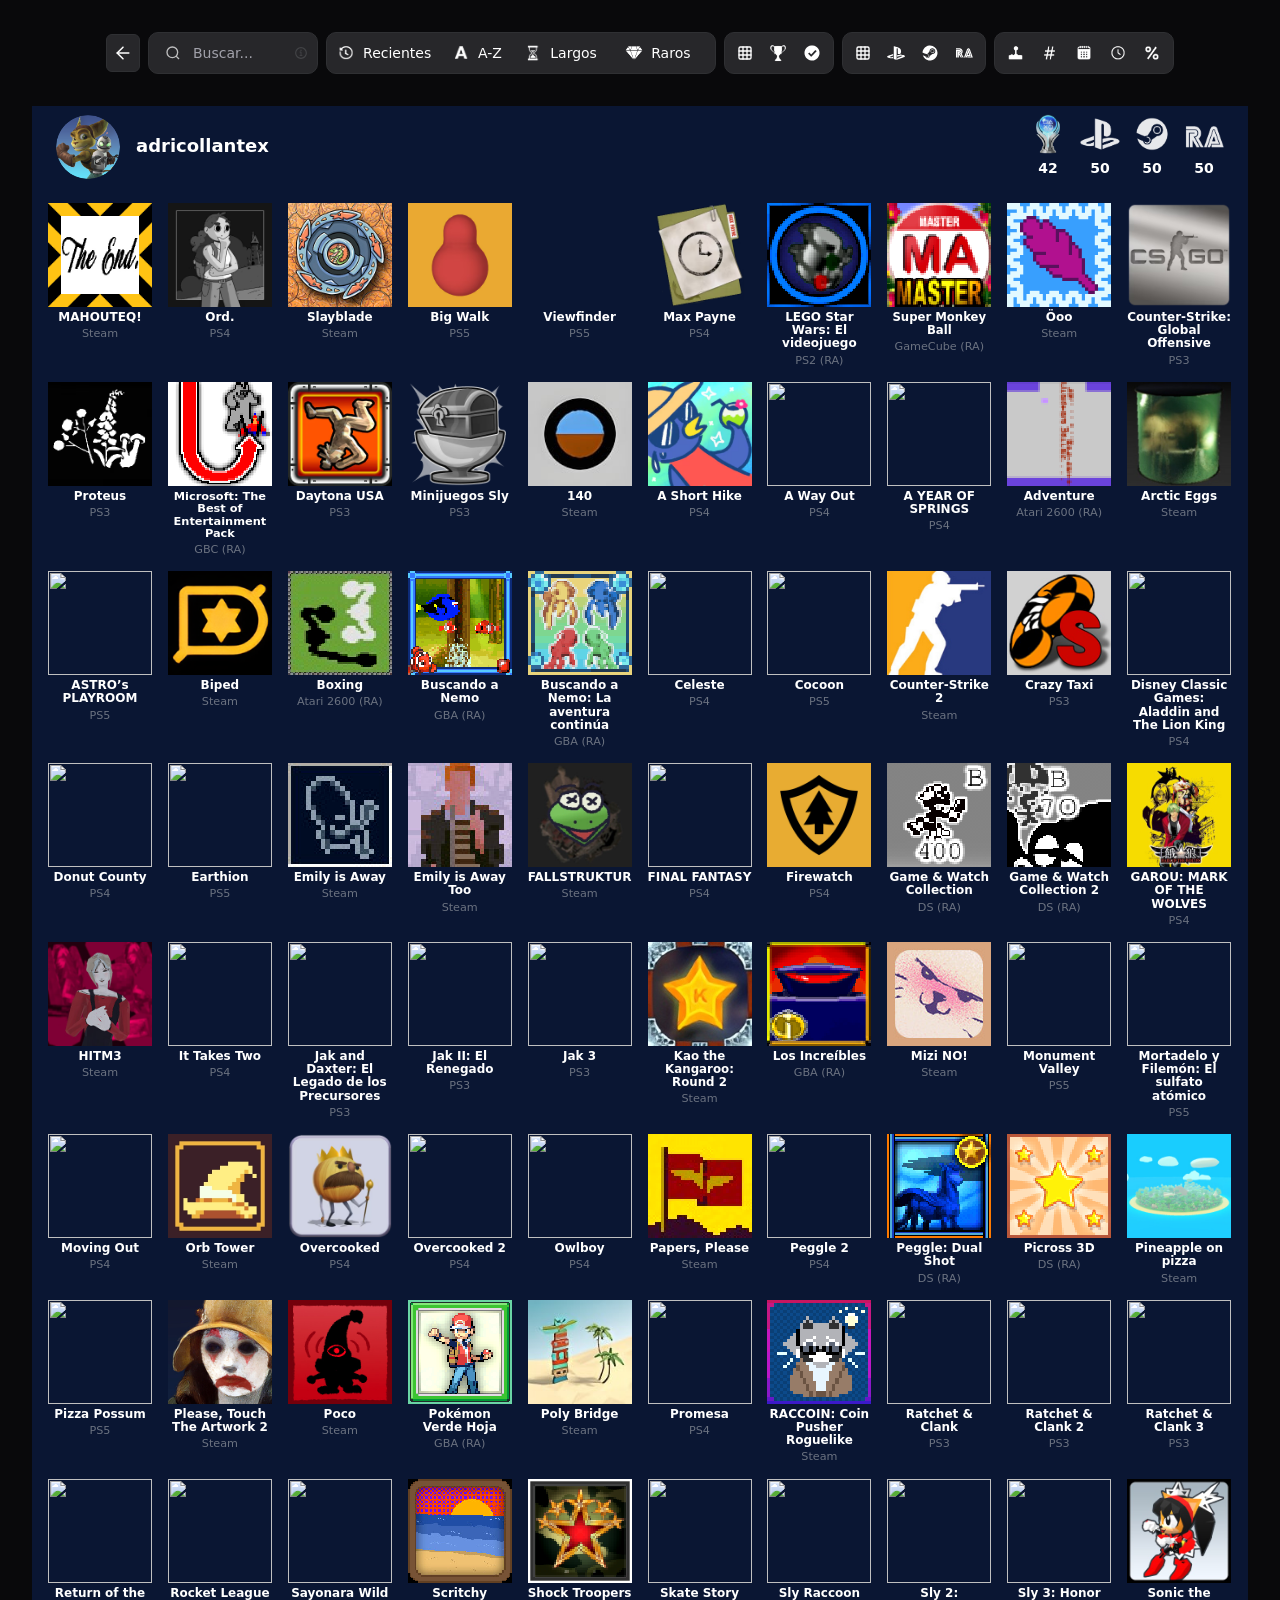
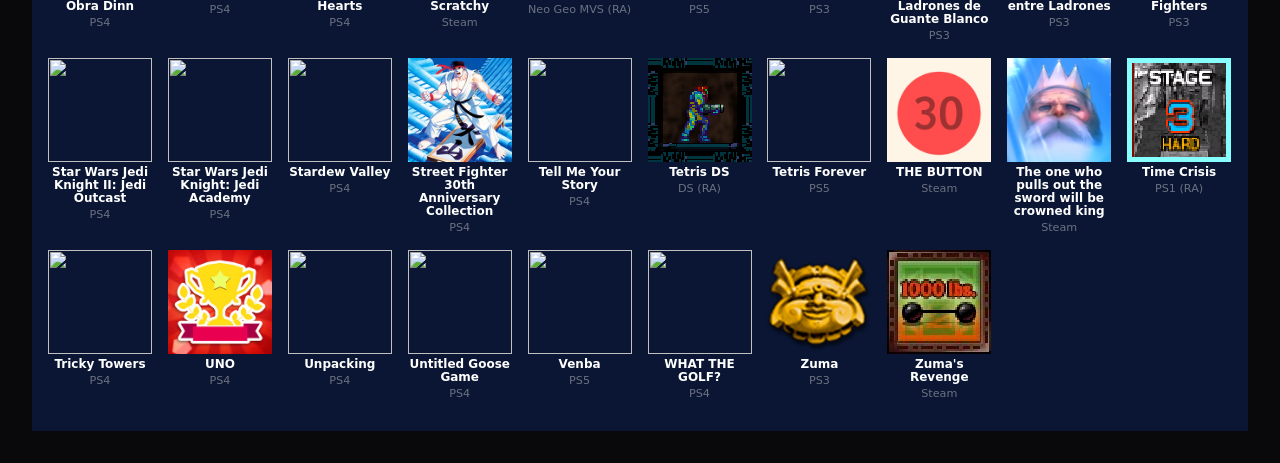
==== commit 0c70469f: "Add files via upload" ====
--- a/index.html
+++ b/index.html
@@ -1,6949 +1,2866 @@
-<!DOCTYPE html>
-<!-- saved from url=(0058)https://platinumhunt.com/adricollantex?completion=Complete -->
-<html lang="en" class="light" style="color-scheme: light;"><head><link rel="manifest" href="/videojuegoscompletados/manifest.json">
-<meta name="theme-color" content="#ffffff"><meta http-equiv="Content-Type" content="text/html; charset=UTF-8">
-      <script>
-        (function() {
-            try {
-                const theme = localStorage.getItem('theme');
-                if (theme === 'dark') {
-                    document.documentElement.classList.add('dark');
-                    document.documentElement.style.colorScheme = 'dark';
-                } else {
-                    document.documentElement.classList.remove('dark');
-                    document.documentElement.style.colorScheme = 'light';
-                }
-            } catch (e) {
-                console.error("Error al acceder a localStorage para el tema:", e);
-            }
-        })();
-    </script> <link rel="preconnect" href="https://fonts.googleapis.com">
-    <link rel="preconnect" href="https://fonts.gstatic.com" crossorigin>
-        <link href="https://fonts.googleapis.com/css2?family=Inter:wght@100..900&display=swap" rel="stylesheet">
-    <link href="https://fonts.googleapis.com/css2?family=Orbitron:wght@400..900&display=block" rel="stylesheet">
-    <link rel="preload" href="https://platinumhunt.com/_next/static/media/04ff47e1ca568747-s.p.woff2" as="font" crossorigin="" type="font/woff2"><link rel="preload" href="https://platinumhunt.com/_next/static/media/04ff47e1ca568747-s.p.woff2" as="font" crossorigin="" type="font/woff2"><link rel="stylesheet" href="./adricollantex • Platinum Hunt MARZO 2025_files/6a6e97510208f44d.css" data-precedence="next"><link rel="preload" as="script" fetchpriority="low" href="https://platinumhunt.com/_next/static/chunks/webpack-c1bcd6ec2f134d68.js"><link rel="preload" href="./adricollantex • Platinum Hunt MARZO 2025_files/A2103_xl.png" as="image" fetchpriority="high"><meta name="viewport" content="width=device-width, initial-scale=1"><title>Mis videojuegos completados • adricollantex</title><meta name="description" content="Trophies, games, and stats for user adricollantex."><meta property="og:title" content="adricollantex"><meta property="og:description" content="Trophies, games, and stats for user adricollantex."><meta property="og:url" content="https://platinumhunt.com"><meta property="og:site_name" content="Platinum Hunt"><meta property="og:locale" content="en_US"><meta property="og:image" content="http://static-resource.np.community.playstation.net/avatar_xl/WWS_A/A2103_xl.png"><meta property="og:type" content="website"><meta name="twitter:card" content="summary_large_image"><meta name="twitter:title" content="adricollantex"><meta name="twitter:description" content="Trophies, games, and stats for user adricollantex."><meta name="twitter:image" content="http://static-resource.np.community.playstation.net/avatar_xl/WWS_A/A2103_xl.png"><link rel="icon" href="./adricollantex • Platinum Hunt MARZO 2025_files/favicon.ico" type="image/x-icon" sizes="48x48"><link rel="icon" href="https://platinumhunt.com/icon.svg?80577b741e8f3888" type="image/svg+xml" sizes="any"><link rel="apple-touch-icon" href="https://platinumhunt.com/apple-icon.png?e0cc9f1912f8dd6a" type="image/png" sizes="180x180"><meta name="next-size-adjust">
-
-<style>
-
-@font-face {
-  font-family: 'PlatinumHuntFont';
-  src: url('./adricollantex • Platinum Hunt MARZO 2025_files/04ff47e1ca568747-s.p.woff2') format('woff2');
-  font-weight: normal; /* Asegúrate de que aquí pone normal o 400 si el archivo es la versión regular */
-  font-style: normal;
-  font-display: swap;
-}
-
-.sm\:block.__className_9fd9c5,
-.sm\:hidden.__className_9fd9c5 {
-  /* Usa 'Orbitron' directamente, ya que el @import de Google Fonts la define así */
-  font-family: 'Orbitron', sans-serif; 
-
-  /* Asegúrate de que el font-weight sea 700 */
-  font-weight: 700 !important; 
-}
-/* ELIMINA ESTAS REGLAS ANTERIORES. 
-  Ya no las necesitamos porque la transición será de toda la página por opacidad.
-*/
-/*
-html.theme-transition,
-body.theme-transition {
-  transition: opacity 0.2s ease !important;
-  opacity: 1;
-}
-html.theme-fade {
-  opacity: 0;
-}
-.fade-theme-transition {
-  transition: background-color 0.3s ease, color 0.3s ease;
-}
-*/
-
-header {
-    position: sticky;
-    top: 0;
-    z-index: 900; /* Encima de juegos y inputs, pero debajo del overlay (999) y modal (1000) */
-    backdrop-filter: blur(8px);
-    -webkit-backdrop-filter: blur(8px);
-    background-color: hsla(var(--background), 0.5); /* Fondo semitransparente */
-    border-bottom: 1px solid hsl(var(--border));
-    isolation: isolate;
-}
-
-#games-container input,
-#games-container a {
-    position: relative;
-    z-index: 1; /* Debajo del header que tiene z-index 900 */
-}
-
-body.modal-open #games-container input,
-body.modal-open #games-container a {
-    z-index: 1 !important;
-}
-
-
-  body.modal-open #ID_DEL_ELEMENTO_PROBLEMATICO {
-    /* Opción A: Esconderlo detrás de todo */
-    z-index: -1 !important;
-
-    /* Opción B: Ocultarlo completamente */
-    /* display: none !important; */
-  }
-
-/* --- Definiciones de colores para el modo CLARO (por defecto) --- */
-:root {
-  --background: 0 0% 100%; /* Blanco */
-  --foreground: 222.2 84% 4.9%; /* Negro oscuro */
-  --card: 0 0% 100%;
-  --card-foreground: 222.2 84% 4.9%;
-  --popover: 0 0% 100%;
-  --popover-foreground: 222.2 84% 4.9%;
-  --primary: 222.2 47.4% 11.2%;
-  --primary-foreground: 210 40% 98%;
-  --secondary: 210 40% 96.1%;
-  --secondary-foreground: 222.2 47.4% 11.2%;
-  --muted: 210 40% 96.1%;
-  --muted-foreground: 215.4 16.3% 46.9%;
-  --accent: 210 40% 96.1%;
-  --accent-foreground: 222.2 47.4% 11.2%;
-  --destructive: 0 84.2% 60.2%;
-  --destructive-foreground: 210 40% 98%;
-  --border: 214.3 31.8% 91.4%;
-  --input: 214.3 31.8% 91.4%;
-  --ring: 222.2 84% 4.9%;
-  --platinum-link-bg: 0 0% 100%;
-  --platinum-link-hover-bg: 210 40% 96.1%;
-}
-
-/* --- Definiciones de colores para el modo OSCURO --- */
-.dark {
-  --background: 223 40% 5%; /* ¡¡ESTE ES TU #020817!! */
-  --foreground: 0 0% 100%; /* Blanco para el texto principal */
-
-  /* MANTÉN ESTAS VARIABLES DE COMPONENTES DE TAILWIND CON SUS VALORES ORIGINALES */
---card: 223 35% 12%;
-
-
-  --card-foreground: 210 40% 98%;
-  --popover: 222.2 84% 4.9%;
-  --popover-foreground: 210 40% 98%;
-  --primary: 210 40% 98%;
-  --primary-foreground: 222.2 47.4% 11.2%;
-  --secondary: 217.2 32.6% 17.5%; /* ¡Este es tu #080b12! */
-  --secondary-foreground: 210 40% 98%;
-  --muted: 217.2 32.6% 17.5%; /* ¡Este es tu #080b12! */
-  --muted-foreground: 215 20.2% 65.1%;
-  --accent: 217.2 32.6% 17.5%;
-  --accent-foreground: 210 40% 98%;
-  --destructive: 0 62.8% 30.6%;
-  --destructive-foreground: 210 40% 98%;
-  --border: 217.2 32.6% 17.5%;
-  --input: 217.2 32.6% 17.5%;
-  --ring: 212.7 26.8% 83.9%;
-  --platinum: 211 67% 14%;
-  --complete: 151.76 73% 8%;
-  --platinum-link-bg: 213 60% 12%;
-  --platinum-link-hover-bg: 213 60% 8%;
-}
-
-/* Aplica el color de fondo y texto al body por defecto */
-body {
-  background-color: hsl(var(--background));
-  color: hsl(var(--foreground));
-}
-
-/* Clase para activar el desvanecimiento (fade-out) de la página */
-body.theme-fade-out {
-  opacity: 0;
-}
-
-.dark #modaldetails {
-  color: #bebebd !important;
-}
-
-
-
-/* ¡¡FORZAR EL FONDO #020817 PARA HTML, BODY, HEADER y MAIN en modo oscuro!! */
-/* Estas reglas son para aplicar los colores del tema, no para la transición de opacidad */
-html.dark,
-html.dark body,
-html.dark main,
-html.dark body > div.relative.flex.min-h-svh.flex-col {
-    background-color: hsl(223, 40%, 5%) !important;
-    background-image: none;
-    box-shadow: none;
-    color: hsl(var(--foreground));
-    border-color: hsl(var(--border));
-    /* ELIMINA las transiciones individuales de aquí, la opacidad del body lo manejará */
-    /* transition: background-color 0.3s ease, color 0.3s ease, border-color 0.3s ease; */
-}
-
-/* El resto de tus reglas específicas de tema/componentes que definen colores */
-/* Mantenlas para que los colores se apliquen correctamente una vez que el tema cambie */
-
-.dark header.bg-background\/95,
-.dark header.supports-\[backdrop-filter\]\:bg-background\/60 {
-  color: hsl(var(--foreground)) !important;
-  border-color: hsl(var(--border)) !important;
-}
-
-.dark a {
-    color: hsl(var(--primary-foreground)) !important;
-}
-
-
-.dark #yop {
-  background-color: hsl(223, 40%, 5%) !important;
-  background-image: none !important;
-  box-shadow: none !important;
-  color: hsl(var(--foreground)) !important;
-  border-color: hsl(var(--border)) !important;
-}
-
-.dark header * {
-  color: hsl(var(--foreground)) !important;
-}
-
-/* **IMPORTANTE:** Asegúrate de que los elementos con estilos inline (como los menús) también tengan su propia transición para sus propiedades de color/fondo, aunque la opacidad general los ocultará durante el cambio */
-#platform-menu,
-#all-menu,
-#sort-menu {
-  transition: background-color 0.3s ease, color 0.3s ease, border-color 0.3s ease;
-}
-
-#sort-menu {
-      width: 198px !important; /* o el ancho que quieras */
-}
-
-.dark #platform-menu,
-.dark #all-menu,
-.dark #sort-menu {
-  background-color: hsl(223, 40%, 5%) !important;
-  color: hsl(var(--foreground)) !important;
-  border-color: hsl(var(--border)) !important;
-}
-
-html.dark a[id="100%"] .bg-secondary.relative.h-4.w-full.overflow-hidden.rounded-full.mt-1\.5,
-html.dark a[id="Limited"] .bg-secondary.relative.h-4.w-full.overflow-hidden.rounded-full.mt-1\.5,
-html.dark a[id="Full"] .bg-secondary.relative.h-4.w-full.overflow-hidden.rounded-full.mt-1\.5,
-html.dark a[id="Platinum"] .bg-secondary.relative.h-4.w-full.overflow-hidden.rounded-full.mt-1\.5, 
-html.dark div[id="general"].bg-secondary.relative.h-4.w-full.overflow-hidden.rounded-full.mt-1
-{
-    background-color: rgba(30, 41, 59, 255) !important;
-    box-shadow: inset 0 1px 8px rgba(255, 255, 255, 0.021) !important;
-    position: relative !important;
-    z-index: 2 !important;
-}
-
-html.dark img[src$="logroRA.png"] {
-    filter: invert(1);
-}
-
-html.dark img[src$="logroPS.png"] {
-    filter: invert(1);
-}
-
-/* Ocultar el tooltip por defecto */
-#dynamicTooltipWrapper {
-  display: none;
-  position: fixed;
-  z-index: 9999;
-  max-width: calc(100vw - 16px); /* Asegura que no se salga */
-  min-width: max-content;
-  overflow: visible;
-  pointer-events: none; /* Opcional: evita clics no deseados */
-}
-
-#dynamicTooltipContent {
-  word-break: break-word;
-  white-space: normal;
-}
-
-
-
-/* --- 1. MODO CLARO (POR DEFECTO) --- */
-
-/* Fondo de la barra */
-::-webkit-scrollbar {
-  width: 12px;
-  background-color: hsl(var(--background));
-}
-
-/* ELIMINAR FLECHAS (Botones arriba/abajo) */
-::-webkit-scrollbar-button {
-  display: none !important;
-  height: 0;
-  width: 0;
-}
-
-/* El "pulgar" (lo que arrastras) */
-::-webkit-scrollbar-thumb {
-  background-color: #c5c5c5 !important; /* Tu gris claro */
-  border-radius: 6px;
-  border: 3px solid hsl(var(--background));
-  background-clip: padding-box;
-  transition: background-color 0.3s ease;
-}
-
-/* Hover del pulgar */
-::-webkit-scrollbar-thumb:hover {
-  background-color: #888888 !important; /* Tu gris oscuro */
-}
-
-
-/* --- 2. MODO OSCURO (MANTIENE TUS VARIABLES) --- */
-
-/* Aplicamos tus variables originales cuando existe la clase .dark */
-.dark::-webkit-scrollbar-thumb,
-.dark ::-webkit-scrollbar-thumb {
-  background-color: hsl(var(--secondary)) !important;
-  border-color: #080A12 !important; /* Ajustado a tu color de fondo #080A12 */
-}
-
-.dark::-webkit-scrollbar-thumb:hover,
-.dark ::-webkit-scrollbar-thumb:hover {
-  background-color: hsl(var(--muted-foreground)) !important;
-}
-
-/* Asegurar que las flechas también desaparezcan en modo oscuro */
-.dark::-webkit-scrollbar-button,
-.dark ::-webkit-scrollbar-button {
-  display: none !important;
-}
-
-/* Estilos del modal que ya tenías */
-#modal {
-    position: fixed;
-    inset: 0;
-    display: none; /* oculto por defecto */
-    justify-content: center; /* Mantener para centrado */
-    align-items: center; /* Mantener para centrado */
-    z-index: 1000; /* Un valor alto y seguro */
-    opacity: 0; /* Opacidad inicial, controlada por JS */
-    pointer-events: none; /* Controlado por JS, habilitado en openModal */
-    transition: opacity 300ms ease-in-out; /* Transición de opacidad para el fondo y el desenfoque */
-}
-
-#modal.visible {
-  display: flex;
-  opacity: 1;
-  pointer-events: auto;
-}
-
-        #modal > div {
-              background-color: hsl(var(--card)) !important;
-  color: hsl(var(--card-foreground)) !important;
-            border-radius: 1rem;
-            max-width: 520px; /* Ajustado al max-width de tu HTML */
-            min-width: 300px; /* Ajustado al min-width de tu HTML */
-            width: 80%;
-            padding: 1.5rem;
-            position: relative;
-            transform: scale(0.95);
-            opacity: 0;
-            transition: transform 300ms ease, opacity 300ms ease;
-            will-change: transform, opacity;
-            max-height: calc(90vh + 2px); /* No sobrepasar el 90% de la ventana */
-            overflow-y: auto; /* Habilita scroll si el contenido es muy alto */
-            overscroll-behavior: contain;
-            scrollbar-width: thin;
-            scrollbar-color: #ccc transparent;
-            
-            /* FUENTE INTER PARA TODO EL MODAL */
-            font-family: 'Inter', sans-serif !important; 
-        }
-
-#modal.visible > div {
-  opacity: 1;
-  transform: scale(1);
-}
-
-
-        /* Scrollbar estilos comunes */
-        #modal > div::-webkit-scrollbar {
-            width: 8px;
-        }
-
-        #modal > div::-webkit-scrollbar-track {
-            background: transparent;
-            border-radius: 1rem;
-        }
-
-        #modal > div::-webkit-scrollbar-thumb {
-            background-color: #ccc;
-            border-radius: 1rem;
-        }
-
-@media (max-width: 480px) {
-  #modal > div {
-    width: 95%;
-    max-height: 85vh;
-    overflow-y: scroll; /* Necesario para que siga haciendo scroll */
-    scrollbar-width: none; /* Firefox: oculta la scrollbar */
-  }
-
-  #modal > div::-webkit-scrollbar {
-    display: none; /* Chrome, Safari: oculta la scrollbar */
-  }
-}
-
-
-@media (max-width: 1023px) {
-  body.modal-open header {
-    isolation: isolate !important; /* 🔐 Fuerza stacking context y mantiene sticky */
-    z-index: 900 !important; /* conserva su nivel */
-  }
-}
-
-
-@media (max-width: 1023px) {
-  body.modal-open #games-container input,
-  body.modal-open #games-container a {
-    z-index: 0 !important;
-    position: relative !important;
-  }
-}
-
-@media (max-width: 1023px) {
-  body.modal-open main {
-    position: relative !important;
-    z-index: 0 !important;
-  }
-}
-
-        body.modal-open {
-            overflow: hidden;
-            position: fixed;
-            width: 100%;
-            /* El 'top' se establecerá con JavaScript */
-        }
-
-        #closeModalBtn {
-            position: absolute;
-            top: 0.5rem;
-            right: 0.75rem;
-            font-size: 0.875rem;
-            font-weight: 600;
-            color: #e8e9eb;
-            z-index: 100;
-            background: transparent;
-            border: none;
-            cursor: pointer;
-            transition: color 200ms ease;
-        }
-
-        #closeModalBtn:hover {
-            color: #b2b4b6;
-        }
-
-        /* Modo oscuro */
-        .dark #closeModalBtn {
-        color:  rgba(88, 88, 88, 0.4); /* gris claro que encaja con scrollbar */
-        }
-
-        .dark #closeModalBtn:hover {
-        color: rgba(155, 155, 155, 0.85); /* casi blanco en hover para visibilidad */
-        }
-
-        /* --- NUEVAS REGLAS O MODIFICACIONES SOLICITADAS --- */
-
-        /* Para que las dos columnas estén una al lado de la otra */
-        .custom-grid-md-2 {
-            display: grid;
-            grid-template-columns: 1fr 1fr; /* Dos columnas de igual ancho */
-            gap: 1.5rem; /* Espacio entre las columnas (equivale a Tailwind gap-6) */
-            margin-bottom: 1.5rem; /* Margen inferior (equivale a Tailwind mb-6) */
-        }
-
-        /* Para que las columnas se apilen en pantallas más pequeñas (ej. móviles) */
-        @media (max-width: 768px) { /* Este es un breakpoint común para 'md' */
-            .custom-grid-md-2 {
-                grid-template-columns: 1fr; /* Una sola columna */
-            }
-        }
-
-.dark .custom-text-gray-800 {
-  color: #cccccc !important;
-}
-
-.custom-divider {
-  background-color: #D1D5DB;
-}
-
-.dark .custom-divider {
-  background-color: #1d1d1d;
-}
-
-.dark #modal > div {
-  background-color: hsl(var(--card)) !important;
-  border: 1px solid rgba(255, 255, 255, 0.08);
-  box-shadow:
-    0 20px 40px rgba(0, 0, 0, 0.75),
-    0 0 0 1px rgba(255, 255, 255, 0.015),
-    inset 0 0 2px rgba(255, 255, 255, 0.03);
-  backdrop-filter: blur(4px);
-  border-radius: 1rem;
-}
-
-
-.dark #modal input,
-.dark #modal .custom-divider {
-  border: 1px solid rgba(255, 255, 255, 0.06);
-  background-color: rgba(255, 255, 255, 0.02);
-}
-
-
-/* Scrollbar base para ambos modos */
-#modal > div {
-  scrollbar-width: thin; /* Firefox */
-  scrollbar-color: rgba(190, 188, 188, 0.4) transparent;
-}
-
-#modal > div::-webkit-scrollbar {
-  width: 6px; /* más delgada */
-}
-
-#modal > div::-webkit-scrollbar-track {
-  background: transparent; /* sin fondo */
-}
-
-#modal > div::-webkit-scrollbar-thumb {
-  background-color: rgba(40, 40, 40, 0.6); /* tono oscuro */
-  border-radius: 4px;
-  transition: background-color 0.3s ease;
-}
-
-#modal > div::-webkit-scrollbar-thumb:hover {
-  background-color: rgba(70, 70, 70, 0.7); /* hover más claro */
-}
-
-/* Modo oscuro: solo cambia el scrollbar-color para Firefox y el thumb para webkit */
-.dark #modal > div {
-  scrollbar-color: rgba(78, 77, 77, 0.4) transparent; /* más claro para modo oscuro */
-}
-
-.dark #modal > div::-webkit-scrollbar-thumb {
-  background-color: rgba(180, 180, 180, 0.6); /* tono claro para modo oscuro */
-}
-
-.dark #modal > div::-webkit-scrollbar-thumb:hover {
-  background-color: rgba(220, 220, 220, 0.7); /* hover más claro */
-}
-
-
-
-@media (max-width: 768px) {
-  #modal > div {
-    scrollbar-width: none;         /* Firefox */
-    -ms-overflow-style: none;      /* IE/Edge */
-  }
-
-  #modal > div::-webkit-scrollbar {
-    display: none;                 /* Chrome/Safari */
-  }
-}
-
-
-/* Estilos personalizados para el modal */
-.custom-bg-gray { background-color: #f9fafa; }
-.custom-bg-blue-50 { background-color: #eff6ff; }
-.custom-text-gray-500 { color: #6b7280; }
-.custom-text-gray-700 { color: #5d636e; }
-.custom-text-gray-800 { color: #414142; }
-.custom-text-gray-900 { color: #bebebd; }
-.custom-text-green-600 { color: #47b46f; }
-.custom-text-green-700 { color: #16a34a; }
-.custom-text-blue-800 { color: #020a24; }
-.custom-text-red-500 { color: #bb1212; }
-.custom-text-blue-500 { color: #414141; }
-
-.custom-p-6 { padding: 1.5rem; }
-.custom-p-4 { padding: 1rem; }
-.custom-mt-6 { margin-top: 1.5rem; }
-.custom-mb-4 { margin-bottom: 1rem; }
-.custom-mb-6 { margin-bottom: 1.5rem; }
-.custom-mt-2 { margin-top: 0.5rem; }
-
-.custom-rounded-lg { border-radius: 0.5rem; }
-.custom-shadow-inner { box-shadow: inset 0 2px 4px 0 rgba(0, 0, 0, 0.06); }
-
-.custom-flex { display: flex; }
-.custom-flex-col { flex-direction: column; }
-.custom-items-center { align-items: center; }
-.custom-items-start { align-items: flex-start; }
-.custom-justify-center { justify-content: center; }
-.custom-w-full { width: 100%; }
-.custom-gap-4 { gap: 1rem; }
-.custom-flex-wrap { flex-wrap: wrap; }
-
-.custom-text-2xl { font-size: 1.5rem; }
-.custom-text-xl { font-size: 1.25rem; }
-.custom-text-lg { font-size: 1.125rem; }
-.custom-text-sm { font-size: 0.875rem; }
-.custom-font-bold { font-weight: 700; }
-.custom-font-semibold { font-weight: 600; }
-.custom-leading-relaxed { line-height: 1.625; }
-.custom-text-center { text-align: center; }
-
-/* Overlay para desenfoque + oscurecimiento */
-#modalOverlay {
-    position: fixed;
-    inset: 0;
-    background: rgba(0, 0, 0, 0.6); /* Fondo oscuro suave */
-    backdrop-filter: blur(0px);
-    -webkit-backdrop-filter: blur(0px);
-    z-index: 999;
-    opacity: 0;
-    pointer-events: none;
-    transition: 
-        opacity 300ms ease-in-out,
-        backdrop-filter 300ms ease-in-out,
-        -webkit-backdrop-filter 300ms ease-in-out;
-          transform: translateZ(0); /* Forzar nuevo stacking context, especialmente en móviles */
-
-}
-
-/* Cuando está visible (modal abierto) */
-#modalOverlay.visible {
-    opacity: 1;
-    backdrop-filter: blur(8px);
-    -webkit-backdrop-filter: blur(8px);
-    pointer-events: auto;
-}
-
-.pyramid-segment {
-    transition: all 0.3s ease-in-out;
-    border-radius: 0.5rem;
-    margin-top: 4px;
-}
-
-.pyramid-segment span {
-    font-family: 'Inter', sans-serif !important;
-}
-
-/* Colores para los no seleccionados */
-.bg-gray-medium {
-    background-color: hsl(203, 100%, 93%);
-    box-shadow: inset 0 1px 6px rgba(0, 0, 0, 0.07);
-}
-
-.custom-text-dark {
-    color: #333;
-}
-
-.pyramid-ultrarare {
-    width: 30%;
-}
-
-.pyramid-veryrare {
-    width: 45%;
-}
-
-.pyramid-rare {
-    width: 60%;
-}
-
-.pyramid-common {
-    width: 80%;
-}
-
-/* Redondeado superior al primero */
-.pyramid-segment:first-child {
-    margin-top: 0;
-    border-top-left-radius: 0.5rem;
-    border-top-right-radius: 0.5rem;
-}
-
-/* Redondeado inferior al último */
-.pyramid-segment:last-child {
-    border-bottom-left-radius: 0.5rem;
-    border-bottom-right-radius: 0.5rem;
-}
-
-        /* Trophy content rotation effect */
-        .trophy-content-rotate {
-            transition: transform 0.5s ease-out;
-            transform-style: preserve-3d;
-        }
-        .trophy-content-rotate.rotated {
-            transform: rotateY(180deg);
-        }
-
-
-.dark .bg-gray-medium {
-  background-color: #0c233c !important; /* tono que pediste */
-  box-shadow: inset 0 1px 6px rgba(255, 255, 255, 0.03);
-  color: #ccc !important; /* opcional: redundante si usas .custom-text-dark */
-}
-
-
-
-
-.dark .custom-text-dark {
-  color: #ccc;
-}
-
-
-.dark .pyramid-segment {
-  --pyramid-bg: rgba(18, 26, 40, 1); /* modo oscuro */
-  box-shadow: inset 0 1px 6px rgba(255, 255, 255, 0.03);
-}
-
-.custom-bg-gray {
-  background-color: #f3f4f6;
-}
-
-.dark .custom-bg-gray {
-  background-color: rgba(12, 18, 28, 1); /* más oscuro aún que las cajas */
-}
-
-.custom-shadow-inner {
-  box-shadow: inset 0 1px 6px rgba(0, 0, 0, 0.06);
-}
-
-.dark .custom-shadow-inner {
-  box-shadow: inset 0 1px 6px rgba(255, 255, 255, 0.02);
-}
-
-
-.color1 { color: #93c462; } /* ejemplo color 1, cambia tú */
-.color2 { color: #d4ba2a; } /* color 2 */
-.color3 { color: #d6b033; } /* color 3 */
-.color4 { color: #e49944; } /* color 4 */
-.color5 { color: #e08256; } /* color 5 */
-.color6 { color: #cc534b; } /* color 6 */
-
-.pyramid-segment.bg-black {
-    height: 56px; /* 40px (contenido del SVG) + 8px (padding-top) + 8px (padding-bottom) */
-    box-sizing: border-box; /* Asegura que el padding se incluya en la altura total */
-    display: flex; /* Ayuda a centrar el contenido verticalmente */
-    align-items: center; /* Centra el contenido verticalmente */
-    justify-content: center; /* Centra el contenido horizontalmente (si es necesario) */
-}
-
-/* Modifica .pyramid-text-rotator */
-.pyramid-text-rotator {
-    transition: transform 0.7s ease-out;
-    transform-style: preserve-3d;
-    will-change: transform;
-    display: inline-block;
-    user-select: none;
-    -webkit-font-smoothing: antialiased;
-    -moz-osx-font-smoothing: grayscale;
-    text-align: center;
-    color: white;
-    vertical-align: top;
-    min-width: 120px; /* → Igual al ancho del SVG para que no encoja */
-    max-width: 120px; /* Opcional, para que no crezca más de la cuenta */
-}
-
-
-.pyramid-text-rotator.rotated {
-  /* ¡CAMBIO CLAVE AQUÍ! Combinamos rotateY y scaleX en una sola transformación */
-  transform: rotateY(180deg) scaleX(-1); 
-  transform-origin: center center; /* Asegura un punto de origen consistente */
-  /* backface-visibility: visible; si la tienes descomentada */ 
-}
-
-.dark .pyramid-segment.bg-black span {
-    color: rgba(255, 255, 255, 0.85); /* blanco con 85% de opacidad */
-}
-
-.dark .pyramid-segment.bg-black {
-  background-color: #000;
-  box-shadow: inset 0 1px 6px rgba(255, 255, 255, 0.035);
-  will-change: box-shadow;
-  transform: translateZ(0);
-}
-
-@media (max-width: 768px) {
-  .dark .custom-bg-gray {
-    background-color: rgba(12, 18, 28, 0.747); /* más oscuro aún que las cajas */
-  }
-}
-
-@media (max-width: 768px) {
-  .dark #mainTrophyDisplay {
-    background-color: rgba(12, 18, 28, 0.747) !important;
-  }
-}
-
-
-@media (max-width: 768px) {
-    .extra-time {
-        opacity: 0;
-        transition: opacity 0.3s;
-        /* Elimina o comenta cualquier 'display: none;' aquí */
-        /* font-size, font-weight, color, etc. */
-    }
-}
-
-/* En PC siempre oculto */
-@media (min-width: 769px) {
-    .extra-time {
-        display: none !important;
-    }
-}
-
-.social-links-container {
-    display: flex;
-    flex-wrap: wrap;
-    justify-content: center;
-    gap: 25px 12px; /* vertical 20px, horizontal 40px */
-    margin-top: 10px;
-    padding: 10px 10px;
-    border-radius: 1rem;
-}
-
-.social-icon-link {
-    display: flex;
-    flex-direction: column;
-    align-items: center;
-    color: #6b7280; /* text-gray-500 */
-    transition: transform 0.2s ease-in-out, filter 0.2s ease-in-out, color 0.3s;
-}
-
-.social-icon-link:hover {
-    transform: translateY(-3px) scale(1.05);
-    filter: drop-shadow(0 4px 6px rgba(0, 0, 0, 0.2));
-    color: inherit;
-}
-
-.social-icon-link img {
-    width: 40px;
-    height: 40px;
-    box-shadow: 0 0px 6px rgba(0, 0, 0, 0.3);
-    border-radius: 50%;
-}
-#mainTrophyDisplay {
-  width: 60%;
-  height: 180px;
-  background-color: var(--custom-bg-gray, #fcfcfc);
-  border-radius: 0.5rem;
-  padding: 1.5rem;
-  box-shadow: 0 4px 6px rgba(0,0,0,0.1);
-  text-align: center;
-
-  display: flex;
-  justify-content: center; /* centra verticalmente todo */
-  align-items: center;     /* centra horizontalmente todo */
-  overflow: hidden;
-}
-
-.dark #mainTrophyDisplay {
-  background-color: rgba(12, 18, 28, 1);
-  box-shadow: 0 2px 6px rgba(0,0,0,0.5);
-  border: 1px solid rgb(19, 27, 41); /* ancho + estilo + color */
-}
-
-#contentWrapper {
-  display: flex;
-  flex-direction: column;
-  align-items: center;
-  gap: 0.75rem; /* más espacio para separar mejor imagen y texto */
-  width: 100%;  /* Para que el texto use todo el ancho disponible */
-}
-
-/* Imagen */
-#trophyImage {
-  width: 56px;
-  height: 56px;
-  border-radius: 0.1rem;
-  flex-shrink: 0;
-}
-
-/* Contenedor de texto */
-#textContainer {
-  max-width: 100%;
-  text-align: center;
-  flex-shrink: 0;
-  min-height: 6.5em; /* para que quepan 2 líneas de título + 3 de descripción (aprox) */
-}
-
-/* Título con máximo 2 líneas */
-#trophyName {
-  display: -webkit-box;
-  -webkit-line-clamp: 2;
-  -webkit-box-orient: vertical;
-  overflow: hidden;
-  text-overflow: ellipsis;
-  white-space: normal;
-  margin: 0 0 0.22rem 0; /* margen inferior más amplio para separar del texto */
-  cursor: default;
-  line-height: 1.3em; /* más cómodo */
-  flex-shrink: 0;
-}
-
-/* Descripción con máximo 3 líneas */
-#trophyDescription {
-  display: -webkit-box;
-  -webkit-line-clamp: 3;
-  -webkit-box-orient: vertical;
-  overflow: hidden;
-  text-overflow: ellipsis;
-  white-space: normal;
-  margin: 0;
-  cursor: default;
-  line-height: 1.3em;
-  flex-shrink: 0;
-}
-
-.arrow-icon {
-    position: relative; /* o absolute/fixed según contexto */
-
-    color: #b2b4b6;
-    cursor: pointer;
-    font-size: 28px; /* Ajusta el valor a tu gusto */
-      top: -8px; /* mueve la flecha 10px hacia arriba */
-
-
-}
-
-.arrow-icon:hover {
-    color: #898b8d;
-}
-
-/* Modo oscuro */
-.dark .arrow-icon {
-    position: relative; /* o absolute/fixed según contexto */
-    color:  rgba(77, 75, 75, 0.85);
-    font-size: 28px; /* Ajusta el valor a tu gusto */
-  top: -8px; /* mueve la flecha 10px hacia arriba */
-
-}
-
-.dark .arrow-icon:hover {
-    color:  rgba(99, 99, 99, 0.85);
-}
-
-h3.text-lg {
-  font-size: 1.015rem; /* un poco más pequeño que el tamaño estándar de text-lg */
-}
-
-/* Imágenes dentro de los botones, menos opacas y con borde difuminado */
-button img {
-  position: relative;
-  opacity: 0.25;
-  border-radius: 0.15rem;
-  z-index: 1;
-    width: 38px !important;  /* ajusta el tamaño que quieras */
-  height: auto !important; /* para mantener la proporción */
-}
-
-/* Pseudo-elemento para el contorno difuso */
-button img::before {
-  content: '';
-  position: absolute;
-  top: -6px;
-  left: -6px;
-  right: -6px;
-  bottom: -6px;
-  border-radius: 0.15rem;
-  filter: blur(8px);
-  background: rgba(255, 255, 255, 0.3); /* color para modo claro */
-  opacity: 1;
-  z-index: -1;
-  transition: opacity 0.3s ease;
-}
-
-/* Hover: más opacidad y contorno más visible */
-button:hover img,
-button img:hover {
-    opacity: 1;
-    filter: none;
-}
-
-/* Hover pseudo-elemento */
-button:hover img::before,
-button img:hover::before {
-    opacity: 0.6;
-}
-
-/* Modo oscuro: cambia color del contorno */
-.dark button img::before {
-    background: rgba(20, 40, 70, 0.4);
-}
-
-.dark button:hover img::before,
-.dark button img:hover::before {
-    background: rgba(20, 40, 70, 0.7);
-}
-
-/* Cambiar color de flecha cuando se hace hover en botón o en imagen */
-button:hover .arrow-icon,
-button img:hover + .arrow-icon {
-    color: #898b8d;
-}
-
-/* Modo oscuro: color flecha en hover */
-.dark button:hover .arrow-icon,
-.dark button img:hover + .arrow-icon {
-    color: rgba(221, 217, 217, 0.85);
-}
-
-.touched-hover img {
-  opacity: 1 !important;
-  filter: none !important;
-}
-
-.touched-hover .arrow-icon {
-  color: #898b8d !important;
-}
-
-.dark .touched-hover .arrow-icon {
-  color: rgba(221, 217, 217, 0.85) !important;
-}
-
-  /* Contenedor */
-  #pagination-container {
-    display: flex;
-    justify-content: center;
-    margin: 1rem 0;
-    gap: 0.25rem;
-  }
-
-  /* Botones normales */
-  #pagination-container a {
-    display: inline-flex;
-    align-items: center;
-    justify-content: center;
-    width: 31.7812px;
-    height: 36px;
-    line-height: 20px;
-    padding: 12px;
-    text-decoration: none;
-    color: rgb(2, 8, 23);
-    background-color: transparent;
-    border: 0 solid rgb(226, 232, 240);
-    border-radius: 6px;
-    box-sizing: border-box;
-    font-family: ui-sans-serif, system-ui, sans-serif, "Apple Color Emoji", "Segoe UI Emoji", "Segoe UI Symbol", "Noto Color Emoji";
-    font-size: 14px;
-    font-weight: 500;
-    white-space: nowrap;
-    cursor: pointer;
-    transition: color 0.15s cubic-bezier(0.4,0,0.2,1),
-                background-color 0.15s cubic-bezier(0.4,0,0.2,1),
-                border-color 0.15s cubic-bezier(0.4,0,0.2,1),
-                box-shadow 0.15s cubic-bezier(0.4,0,0.2,1);
-    -webkit-tap-highlight-color: rgba(0,0,0,0);
-  }
-
-  /* Hover suave */
-  #pagination-container a:hover {
-    background-color: rgba(226, 232, 240, 0.35); /* menos opaco */
-  }
-
-  /* Página activa / seleccionada (modo light) */
-  #pagination-container a.active {
-    background-color: transparent;
-    border: 1px solid rgb(230, 230, 230); /* gris más suave */
-    pointer-events: none;
-    color: rgb(2, 8, 23);
-  }
-
-  /* Puntos suspensivos */
-  #pagination-container span.ellipsis {
-    display: inline-flex;
-    align-items: center;
-    justify-content: center;
-    width: 31.7812px;
-    height: 36px;
-    line-height: 20px;
-    color: rgb(2, 8, 23);
-    font-size: 14px;
-    font-weight: 500;
-    font-family: ui-sans-serif, system-ui, sans-serif, "Apple Color Emoji", "Segoe UI Emoji", "Segoe UI Symbol", "Noto Color Emoji";
-    white-space: nowrap;
-  }
-
-  /* --- MODO DARK --- */
-  html.dark #pagination-container a {
-    color: rgb(200, 200, 200) !important;
-    background-color: transparent !important;
-  }
-
-  html.dark #pagination-container a.active {
-    background-color: transparent !important; 
-    border: 1px solid rgba(30, 41, 59, 0.603) !important;
-    box-shadow: 0 1px 3px rgba(0,0,0,0.25) !important;
-    color: #ffffff !important;
-  }
-
-  /* Hover modo oscuro con menor opacidad */
-  html.dark #pagination-container a:hover {
-    background-color: rgba(255, 255, 255, 0.02) !important; /* menos opaco */
-  }
-
-  html.dark #pagination-container span.ellipsis {
-    color: rgb(200, 200, 200) !important;
-  }
-
-/* Tema claro */
-#searchInfoButton svg {
-    color: #dfe5f0;
-}
-
-/* Tema oscuro */
-.dark #searchInfoButton svg {
-    color: #1e293b;
-}
-
-#Limited > div,
-#Platinum > div,
-#Full > div,
-a[id="100%"] > div {
-    transition: background-color 200ms ease,
-                box-shadow 200ms ease !important;
-}
-
-</style>
-
-</head><body id="page-content"><div class="relative flex min-h-svh flex-col">
-  
-<header class="border-border/40 bg-background/95 supports-[backdrop-filter]:bg-background/60 sticky top-0 z-[900] h-14 w-full border-b backdrop-blur" style="transform: translateZ(0);">
-    <div class="container flex h-14 items-center justify-between">
-        
-      <div class="flex items-center space-x-1">
-        <a class="ml-2 mr-4 hidden sm:block __className_9fd9c5"
-       href="https://adrianpeco01.github.io/videojuegoscompletados/#page=1"
-       onclick="event.preventDefault(); window.location.hash = 'page=1'; window.location.reload();">
-        Mis videojuegos completados
-    </a>
-
-    <a class="ml-2 mr-4 sm:hidden __className_9fd9c5"
-       href="https://adrianpeco01.github.io/videojuegoscompletados/#page=1"
-       onclick="event.preventDefault(); window.location.hash = 'page=1'; window.location.reload();">
-        Mis completados
-    </a>
-            
-            </div>
-          <div class="flex items-center space-x-1">
-
-<button onclick="window.location.href='https://adrianpeco01.github.io/platinospsn/'" class="ml-2 inline-flex items-center justify-center whitespace-nowrap rounded-md text-sm font-medium transition-colors focus-visible:outline-none focus-visible:ring-1 focus-visible:ring-ring disabled:pointer-events-none disabled:opacity-70 hover:bg-accent hover:text-accent-foreground h-9 w-9" type="button" id="Mosaic"><svg xmlns="http://www.w3.org/2000/svg" viewBox="0 0 606.877 606.877" fill="currentColor" class="h-[1.2rem] w-[1.2rem]" aria-hidden="true"><g>
-              <path d="M58.64,280.154h162.654c32.058,0,58.14-26.082,58.14-58.14V59.36c0-32.059-26.082-58.14-58.14-58.14H58.64C26.582,1.22,0.5,27.301,0.5,59.36v162.654C0.5,254.072,26.582,280.154,58.64,280.154z M43.34,59.36c0-8.45,6.85-15.3,15.3-15.3h162.654c8.45,0,15.3,6.85,15.3,15.3v162.654c0,8.45-6.85,15.3-15.3,15.3H58.64c-8.45,0-15.3-6.85-15.3-15.3V59.36z"/>
-              <path d="M548.238,1.22H385.584c-32.059,0-58.141,26.082-58.141,58.14v162.654c0,32.058,26.082,58.14,58.141,58.14h162.654c32.059,0,58.139-26.082,58.139-58.14V59.36C606.377,27.301,580.297,1.22,548.238,1.22z M563.537,222.014c0,8.45-6.85,15.3-15.299,15.3H385.584c-8.449,0-15.301-6.85-15.301-15.3V59.36c0-8.45,6.852-15.3,15.301-15.3h162.654c8.449,0,15.299,6.85,15.299,15.3V222.014z"/>
-              <path d="M58.64,605.657h162.654c32.058,0,58.14-26.08,58.14-58.139V384.864c0-32.059-26.082-58.141-58.14-58.141H58.64c-32.058,0-58.14,26.082-58.14,58.141v162.654C0.5,579.577,26.582,605.657,58.64,605.657z M43.34,384.864c0-8.449,6.85-15.301,15.3-15.301h162.654c8.45,0,15.3,6.852,15.3,15.301v162.654c0,8.449-6.85,15.299-15.3,15.299H58.64c-8.45,0-15.3-6.85-15.3-15.299V384.864z"/>
-              <path d="M548.238,326.724H385.584c-32.059,0-58.141,26.082-58.141,58.141v162.654c0,32.059,26.082,58.139,58.141,58.139h162.654c32.059,0,58.139-26.08,58.139-58.139V384.864C606.377,352.806,580.297,326.724,548.238,326.724z M563.537,547.519c0,8.449-6.85,15.299-15.299,15.299H385.584c-8.449,0-15.301-6.85-15.301-15.299V384.864c0-8.449,6.852-15.301,15.301-15.301h162.654c8.449,0,15.299,6.852,15.299,15.301V547.519z"/>
-              </g>
-            </svg>
-            <span class="sr-only">Mosaic</span></button>
-
-            <button onclick="window.location.href='https://adrianpeco01.github.io/colecciondevideojuegos/#page=1'" class="ml-2 inline-flex items-center justify-center whitespace-nowrap rounded-md text-sm font-medium transition-colors focus-visible:outline-none focus-visible:ring-1 focus-visible:ring-ring disabled:pointer-events-none disabled:opacity-70 hover:bg-accent hover:text-accent-foreground h-9 w-9" type="button" id="Colección"><svg xmlns="http://www.w3.org/2000/svg" width="24" height="24" viewBox="0 0 20 20" class="h-[1.4rem] w-[1.4rem]" fill="none">
-              <path d="M11.2999 2.4808C10.4654 2.14702 9.53457 2.14702 8.70013 2.4808L2.94291 4.78369C2.37343 5.01148 2 5.56305 2 6.1764V13.8223C2 14.4357 2.37343 14.9873 2.94291 15.2151L8.70013 17.5179C9.53457 17.8517 10.4654 17.8517 11.2999 17.5179L17.0571 15.2151C17.6266 14.9873 18 14.4357 18 13.8223V6.1764C18 5.56305 17.6266 5.01148 17.0571 4.78369L11.2999 2.4808ZM9.07152 3.40928C9.66755 3.17087 10.3324 3.17087 10.9285 3.40928L16.1538 5.49941L13.8751 6.41088L7.72133 3.94935L9.07152 3.40928ZM6.37504 4.48787L12.5289 6.94939L10.0001 7.96088L3.84633 5.49935L6.37504 4.48787ZM10.5001 8.83791L17 6.23797V13.8223C17 14.0268 16.8755 14.2106 16.6857 14.2866L10.9285 16.5895C10.7889 16.6453 10.6455 16.6881 10.5001 16.7177V8.83791ZM9.50015 8.83791V16.7178C9.35467 16.6881 9.21121 16.6453 9.07152 16.5895L3.3143 14.2866C3.12448 14.2106 3 14.0268 3 13.8223V6.23785L9.50015 8.83791Z" fill="currentColor"/>
-              </svg>
-            <span class="sr-only">Colección</span></button>
-
-            
-
-            <button class="inline-flex items-center justify-center whitespace-nowrap rounded-md text-sm font-medium transition-colors focus-visible:outline-none focus-visible:ring-1 focus-visible:ring-ring disabled:pointer-events-none disabled:opacity-70 hover:bg-accent hover:text-accent-foreground h-9 w-9" type="button" id="themeToggleBtn" aria-haspopup="menu" aria-expanded="false" data-state="closed"><svg width="15" height="15" viewBox="0 0 15 15" fill="none" xmlns="http://www.w3.org/2000/svg" class="h-[1.2rem] w-[1.2rem] rotate-0 scale-100 transition-all dark:-rotate-90 dark:scale-0"><path d="M7.5 0C7.77614 0 8 0.223858 8 0.5V2.5C8 2.77614 7.77614 3 7.5 3C7.22386 3 7 2.77614 7 2.5V0.5C7 0.223858 7.22386 0 7.5 0ZM2.1967 2.1967C2.39196 2.00144 2.70854 2.00144 2.90381 2.1967L4.31802 3.61091C4.51328 3.80617 4.51328 4.12276 4.31802 4.31802C4.12276 4.51328 3.80617 4.51328 3.61091 4.31802L2.1967 2.90381C2.00144 2.70854 2.00144 2.39196 2.1967 2.1967ZM0.5 7C0.223858 7 0 7.22386 0 7.5C0 7.77614 0.223858 8 0.5 8H2.5C2.77614 8 3 7.77614 3 7.5C3 7.22386 2.77614 7 2.5 7H0.5ZM2.1967 12.8033C2.00144 12.608 2.00144 12.2915 2.1967 12.0962L3.61091 10.682C3.80617 10.4867 4.12276 10.4867 4.31802 10.682C4.51328 10.8772 4.51328 11.1938 4.31802 11.3891L2.90381 12.8033C2.70854 12.9986 2.39196 12.9986 2.1967 12.8033ZM12.5 7C12.2239 7 12 7.22386 12 7.5C12 7.77614 12.2239 8 12.5 8H14.5C14.7761 8 15 7.77614 15 7.5C15 7.22386 14.7761 7 14.5 7H12.5ZM10.682 4.31802C10.4867 4.12276 10.4867 3.80617 10.682 3.61091L12.0962 2.1967C12.2915 2.00144 12.608 2.00144 12.8033 2.1967C12.9986 2.39196 12.9986 2.70854 12.8033 2.90381L11.3891 4.31802C11.1938 4.51328 10.8772 4.51328 10.682 4.31802ZM8 12.5C8 12.2239 7.77614 12 7.5 12C7.22386 12 7 12.2239 7 12.5V14.5C7 14.7761 7.22386 15 7.5 15C7.77614 15 8 14.7761 8 14.5V12.5ZM10.682 10.682C10.8772 10.4867 11.1938 10.4867 11.3891 10.682L12.8033 12.0962C12.9986 12.2915 12.9986 12.608 12.8033 12.8033C12.608 12.9986 12.2915 12.9986 12.0962 12.8033L10.682 11.3891C10.4867 11.1938 10.4867 10.8772 10.682 10.682ZM5.5 7.5C5.5 6.39543 6.39543 5.5 7.5 5.5C8.60457 5.5 9.5 6.39543 9.5 7.5C9.5 8.60457 8.60457 9.5 7.5 9.5C6.39543 9.5 5.5 8.60457 5.5 7.5ZM7.5 4.5C5.84315 4.5 4.5 5.84315 4.5 7.5C4.5 9.15685 5.84315 10.5 7.5 10.5C9.15685 10.5 10.5 9.15685 10.5 7.5C10.5 5.84315 9.15685 4.5 7.5 4.5Z" fill="currentColor" fill-rule="evenodd" clip-rule="evenodd"></path></svg><svg width="15" height="15" viewBox="0 0 15 15" fill="none" xmlns="http://www.w3.org/2000/svg" class="absolute h-[1.2rem] w-[1.2rem] rotate-90 scale-0 transition-all dark:rotate-0 dark:scale-100"><path d="M2.89998 0.499976C2.89998 0.279062 2.72089 0.0999756 2.49998 0.0999756C2.27906 0.0999756 2.09998 0.279062 2.09998 0.499976V1.09998H1.49998C1.27906 1.09998 1.09998 1.27906 1.09998 1.49998C1.09998 1.72089 1.27906 1.89998 1.49998 1.89998H2.09998V2.49998C2.09998 2.72089 2.27906 2.89998 2.49998 2.89998C2.72089 2.89998 2.89998 2.72089 2.89998 2.49998V1.89998H3.49998C3.72089 1.89998 3.89998 1.72089 3.89998 1.49998C3.89998 1.27906 3.72089 1.09998 3.49998 1.09998H2.89998V0.499976ZM5.89998 3.49998C5.89998 3.27906 5.72089 3.09998 5.49998 3.09998C5.27906 3.09998 5.09998 3.27906 5.09998 3.49998V4.09998H4.49998C4.27906 4.09998 4.09998 4.27906 4.09998 4.49998C4.09998 4.72089 4.27906 4.89998 4.49998 4.89998H5.09998V5.49998C5.09998 5.72089 5.27906 5.89998 5.49998 5.89998C5.72089 5.89998 5.89998 5.72089 5.89998 5.49998V4.89998H6.49998C6.72089 4.89998 6.89998 4.72089 6.89998 4.49998C6.89998 4.27906 6.72089 4.09998 6.49998 4.09998H5.89998V3.49998ZM1.89998 6.49998C1.89998 6.27906 1.72089 6.09998 1.49998 6.09998C1.27906 6.09998 1.09998 6.27906 1.09998 6.49998V7.09998H0.499976C0.279062 7.09998 0.0999756 7.27906 0.0999756 7.49998C0.0999756 7.72089 0.279062 7.89998 0.499976 7.89998H1.09998V8.49998C1.09998 8.72089 1.27906 8.89997 1.49998 8.89997C1.72089 8.89997 1.89998 8.72089 1.89998 8.49998V7.89998H2.49998C2.72089 7.89998 2.89998 7.72089 2.89998 7.49998C2.89998 7.27906 2.72089 7.09998 2.49998 7.09998H1.89998V6.49998ZM8.54406 0.98184L8.24618 0.941586C8.03275 0.917676 7.90692 1.1655 8.02936 1.34194C8.17013 1.54479 8.29981 1.75592 8.41754 1.97445C8.91878 2.90485 9.20322 3.96932 9.20322 5.10022C9.20322 8.37201 6.82247 11.0878 3.69887 11.6097C3.45736 11.65 3.20988 11.6772 2.96008 11.6906C2.74563 11.702 2.62729 11.9535 2.77721 12.1072C2.84551 12.1773 2.91535 12.2458 2.98667 12.3128L3.05883 12.3795L3.31883 12.6045L3.50684 12.7532L3.62796 12.8433L3.81491 12.9742L3.99079 13.089C4.11175 13.1651 4.23536 13.2375 4.36157 13.3059L4.62496 13.4412L4.88553 13.5607L5.18837 13.6828L5.43169 13.7686C5.56564 13.8128 5.70149 13.8529 5.83857 13.8885C5.94262 13.9155 6.04767 13.9401 6.15405 13.9622C6.27993 13.9883 6.40713 14.0109 6.53544 14.0298L6.85241 14.0685L7.11934 14.0892C7.24637 14.0965 7.37436 14.1002 7.50322 14.1002C11.1483 14.1002 14.1032 11.1453 14.1032 7.50023C14.1032 7.25044 14.0893 7.00389 14.0623 6.76131L14.0255 6.48407C13.991 6.26083 13.9453 6.04129 13.8891 5.82642C13.8213 5.56709 13.7382 5.31398 13.6409 5.06881L13.5279 4.80132L13.4507 4.63542L13.3766 4.48666C13.2178 4.17773 13.0353 3.88295 12.8312 3.60423L12.6782 3.40352L12.4793 3.16432L12.3157 2.98361L12.1961 2.85951L12.0355 2.70246L11.8134 2.50184L11.4925 2.24191L11.2483 2.06498L10.9562 1.87446L10.6346 1.68894L10.3073 1.52378L10.1938 1.47176L9.95488 1.3706L9.67791 1.2669L9.42566 1.1846L9.10075 1.09489L8.83599 1.03486L8.54406 0.98184ZM10.4032 5.30023C10.4032 4.27588 10.2002 3.29829 9.83244 2.40604C11.7623 3.28995 13.1032 5.23862 13.1032 7.50023C13.1032 10.593 10.596 13.1002 7.50322 13.1002C6.63646 13.1002 5.81597 12.9036 5.08355 12.5522C6.5419 12.0941 7.81081 11.2082 8.74322 10.0416C8.87963 10.2284 9.10028 10.3497 9.34928 10.3497C9.76349 10.3497 10.0993 10.0139 10.0993 9.59971C10.0993 9.24256 9.84965 8.94373 9.51535 8.86816C9.57741 8.75165 9.63653 8.63334 9.6926 8.51332C9.88358 8.63163 10.1088 8.69993 10.35 8.69993C11.0403 8.69993 11.6 8.14028 11.6 7.44993C11.6 6.75976 11.0406 6.20024 10.3505 6.19993C10.3853 5.90487 10.4032 5.60464 10.4032 5.30023Z" fill="currentColor" fill-rule="evenodd" clip-rule="evenodd"></path></svg><span class="sr-only">Toggle theme</span></button>
-
-            
-        </div>
-    </div>
-</header>
-
-<main class="flex grow flex-col items-stretch"><div class="lg:container lg:flex lg:flex-1 lg:flex-row"><div class="mt-6 block lg:sticky lg:top-20 lg:mr-2 lg:h-[calc(100vh-5rem)] lg:w-96 lg:min-w-96"><div class="bg-card text-card-foreground rounded-xl border-0 shadow-none" id="yop"><div class="flex flex-col space-y-1.5 p-6 pt-0"><div class="relative mx-auto"><img alt="adricollantex" fetchpriority="high" width="200" height="200" decoding="async" data-nimg="1" class="mb-2 transform-gpu rounded-md drop-shadow-md" src="./adricollantex • Platinum Hunt MARZO 2025_files/A2103_xl.png" style="color: transparent;"></div><h3 class="text-2xl font-semibold leading-none tracking-tight flex flex-row items-center justify-center">adricollantex<span class="ml-2 mt-0.5 text-2xl">🇪🇸</span></h3></div><div class="px-6 pt-0"><div data-orientation="horizontal" role="none" class="bg-border shrink-0 h-[1px] w-full mb-6"></div><div class="mb-6 flex h-14 flex-row justify-between"><div class="flex flex-row items-center"><img alt="254" loading="lazy" width="58" height="55" decoding="async" data-nimg="1" class="mr-4" src="./adricollantex • Platinum Hunt MARZO 2025_files/plata1.39efc8c2.png" style="color: transparent;"><div class="flex w-32 flex-col items-center"><div class="text-md font-medium">Nivel 323</div><div id="general" aria-valuemax="100" aria-valuemin="0" role="progressbar" data-state="indeterminate" data-max="100" class="bg-secondary relative h-4 w-full overflow-hidden rounded-full mt-1" style="background-color: hsl(203, 85%, 95%); box-shadow: inset 0 1px 6px rgba(0, 0, 0, 0.07);"><div data-state="indeterminate" data-max="100" class="dark:bg-primary h-full w-full flex-1 bg-black transition-all" style="transform: translateX(-84%);"></div><div class="absolute inset-0 flex items-center justify-center"><span class="text-xs font-medium text-white mix-blend-difference">16%</span></div></div></div></div><div data-orientation="vertical" role="none" class="bg-border shrink-0 h-full w-[1px]"></div><div class="flex flex-col items-center justify-center"><div class="flex text-3xl">2215<button type="button" class="h-fit cursor-pointer self-start info-button-trigger" data-state="closed" data-tooltip-message="125 ocultos"><svg width="15" height="15" viewBox="0 0 15 15" fill="none" xmlns="http://www.w3.org/2000/svg" class="h-3.5 w-3.5"><path d="M7.49991 0.876892C3.84222 0.876892 0.877075 3.84204 0.877075 7.49972C0.877075 11.1574 3.84222 14.1226 7.49991 14.1226C11.1576 14.1226 14.1227 11.1574 14.1227 7.49972C14.1227 3.84204 11.1576 0.876892 7.49991 0.876892ZM1.82707 7.49972C1.82707 4.36671 4.36689 1.82689 7.49991 1.82689C10.6329 1.82689 13.1727 4.36671 13.1727 7.49972C13.1727 10.6327 10.6329 13.1726 7.49991 13.1726C4.36689 13.1726 1.82707 10.6327 1.82707 7.49972ZM8.24992 4.49999C8.24992 4.9142 7.91413 5.24999 7.49992 5.24999C7.08571 5.24999 6.74992 4.9142 6.74992 4.49999C6.74992 4.08577 7.08571 3.74999 7.49992 3.74999C7.91413 3.74999 8.24992 4.08577 8.24992 4.49999ZM6.00003 5.99999H6.50003H7.50003C7.77618 5.99999 8.00003 6.22384 8.00003 6.49999V9.99999H8.50003H9.00003V11H8.50003H7.50003H6.50003H6.00003V9.99999H6.50003H7.00003V6.99999H6.50003H6.00003V5.99999Z" fill="currentColor" fill-rule="evenodd" clip-rule="evenodd"></path></svg></button>
-  
-  
-  </div><div>Trofeos Totales</div></div></div><div data-orientation="horizontal" role="none" class="bg-border shrink-0 h-[1px] w-full my-6"></div><div class="flex flex-row justify-between space-x-1"><div class="flex flex-row items-center"><img alt="Platinum trophy" loading="lazy" width="307" height="477" decoding="async" data-nimg="1" class="w-auto h-5 lg:h-6" src="./adricollantex • Platinum Hunt MARZO 2025_files/logroPS.png" style="color: transparent;"><span id="stats-platinum-ps" class="text-lg ml-2">55</span>
-  
-  </div><div class="flex flex-row items-center"><img alt="Gold trophy" loading="lazy" width="380" height="459" decoding="async" data-nimg="1" class="w-auto h-5 lg:h-6" src="./adricollantex • Platinum Hunt MARZO 2025_files/platinum.c0edb513.png" style="color: transparent;"><span id="stats-platinum" class="text-lg ml-2">43</span></div><div class="flex flex-row items-center"><img alt="Steam trophy" loading="lazy" width="351" height="435" decoding="async" data-nimg="1" class="w-auto h-5 lg:h-6" src="./adricollantex • Platinum Hunt MARZO 2025_files/logroSteam.png" style="color: transparent;"><span id="stats-steam" class="text-lg ml-2">22</span><button type="button" class="h-fit cursor-pointer self-start info-button-trigger" data-state="closed" id="stats-steam-tooltip" data-tooltip-message="14 sets/grupos"><svg width="15" height="15" viewBox="0 0 15 15" fill="none" xmlns="http://www.w3.org/2000/svg" class="h-3.5 w-3.5"><path d="M7.49991 0.876892C3.84222 0.876892 0.877075 3.84204 0.877075 7.49972C0.877075 11.1574 3.84222 14.1226 7.49991 14.1226C11.1576 14.1226 14.1227 11.1574 14.1227 7.49972C14.1227 3.84204 11.1576 0.876892 7.49991 0.876892ZM1.82707 7.49972C1.82707 4.36671 4.36689 1.82689 7.49991 1.82689C10.6329 1.82689 13.1727 4.36671 13.1727 7.49972C13.1727 10.6327 10.6329 13.1726 7.49991 13.1726C4.36689 13.1726 1.82707 10.6327 1.82707 7.49972ZM8.24992 4.49999C8.24992 4.9142 7.91413 5.24999 7.49992 5.24999C7.08571 5.24999 6.74992 4.9142 6.74992 4.49999C6.74992 4.08577 7.08571 3.74999 7.49992 3.74999C7.91413 3.74999 8.24992 4.08577 8.24992 4.49999ZM6.00003 5.99999H6.50003H7.50003C7.77618 5.99999 8.00003 6.22384 8.00003 6.49999V9.99999H8.50003H9.00003V11H8.50003H7.50003H6.50003H6.00003V9.99999H6.50003H7.00003V6.99999H6.50003H6.00003V5.99999Z" fill="currentColor" fill-rule="evenodd" clip-rule="evenodd"></path></svg></button></div><div class="flex flex-row items-center"><img alt="Bronze trophy" loading="lazy" width="318" height="417" decoding="async" data-nimg="1" class="w-auto h-5 lg:h-6" src="./adricollantex • Platinum Hunt MARZO 2025_files/logroRAlogo.png" style="color: transparent;"><span id="stats-ra" class="text-lg ml-2">16</span><button type="button" class="h-fit cursor-pointer self-start info-button-trigger" data-state="closed" id="stats-ra-tooltip" data-tooltip-message="11 masterizados"><svg width="15" height="15" viewBox="0 0 15 15" fill="none" xmlns="http://www.w3.org/2000/svg" class="h-3.5 w-3.5"><path d="M7.49991 0.876892C3.84222 0.876892 0.877075 3.84204 0.877075 7.49972C0.877075 11.1574 3.84222 14.1226 7.49991 14.1226C11.1576 14.1226 14.1227 11.1574 14.1227 7.49972C14.1227 3.84204 11.1576 0.876892 7.49991 0.876892ZM1.82707 7.49972C1.82707 4.36671 4.36689 1.82689 7.49991 1.82689C10.6329 1.82689 13.1727 4.36671 13.1727 7.49972C13.1727 10.6327 10.6329 13.1726 7.49991 13.1726C4.36689 13.1726 1.82707 10.6327 1.82707 7.49972ZM8.24992 4.49999C8.24992 4.9142 7.91413 5.24999 7.49992 5.24999C7.08571 5.24999 6.74992 4.9142 6.74992 4.49999C6.74992 4.08577 7.08571 3.74999 7.49992 3.74999C7.91413 3.74999 8.24992 4.08577 8.24992 4.49999ZM6.00003 5.99999H6.50003H7.50003C7.77618 5.99999 8.00003 6.22384 8.00003 6.49999V9.99999H8.50003H9.00003V11H8.50003H7.50003H6.50003H6.00003V9.99999H6.50003H7.00003V6.99999H6.50003H6.00003V5.99999Z" fill="currentColor" fill-rule="evenodd" clip-rule="evenodd"></path></svg></button></div></div>
-  <div></div></div></div></div><div class="mt-6 grow lg:mt-4"><div dir="ltr" data-orientation="horizontal" class="w-full px-2 lg:px-0"></div><div class="mx-2 lg:mx-0"><div class="mb-2">
-    
-
-
-    <div class="mt-2 flex flex-col items-center space-y-2 lg:flex-row lg:space-x-2 lg:space-y-0">
-
-<div class="relative flex w-full items-center lg:flex-1">
-    <input
-        class="border-input placeholder:text-muted-foreground focus-visible:ring-ring flex h-9 w-full rounded-md border bg-transparent px-3 py-1 pr-12 text-base shadow-sm transition-colors file:border-0 file:bg-transparent file:text-sm file:font-medium focus-visible:outline-none focus-visible:ring-1 disabled:cursor-not-allowed disabled:opacity-50 z-1"
-          style="padding-right: 2rem !important; box-sizing: border-box;"
-        placeholder="Buscar videojuegos..."
-        autocomplete="off"
-        autocorrect="off"
-        spellcheck="false">
-
-    <button
-    id="searchInfoButton"
-    type="button"
-    class="info-button-trigger absolute right-2 z-10 flex h-6 w-6 cursor-pointer items-center justify-center"
-    data-state="closed"
-    data-tooltip-message="'🔠🔡🔤' Título
-'🎮' Plataforma
-'🏔️⛰️' Dificultad
-'🏅' Nº de logros
-'⏳⌛🕛...' Tiempo
-'🏆' Fecha finalización
-'🔣%' Rareza
-'+' Alternativa (OR)
-'-' Rango numérico
-&quot; &quot; Término exacto"
-    aria-label="Información sobre la búsqueda">
-        <svg width="15" height="15" viewBox="0 0 15 15"
-            fill="none" xmlns="http://www.w3.org/2000/svg"
-            class="h-4 w-4 text-[#f1f5f9] dark:text-[#1e293b]">
-            <path d="M7.49991 0.876892C3.84222 0.876892 0.877075 3.84204 0.877075 7.49972C0.877075 11.1574 3.84222 14.1226 7.49991 14.1226C11.1576 14.1226 14.1227 11.1574 14.1227 7.49972C14.1227 3.84204 11.1576 0.876892 7.49991 0.876892ZM1.82707 7.49972C1.82707 4.36671 4.36689 1.82689 7.49991 1.82689C10.6329 1.82689 13.1727 4.36671 13.1727 7.49972C13.1727 10.6327 10.6329 13.1726 7.49991 13.1726C4.36689 13.1726 1.82707 10.6327 1.82707 7.49972ZM8.24992 4.49999C8.24992 4.9142 7.91413 5.24999 7.49992 5.24999C7.08571 5.24999 6.74992 4.9142 6.74992 4.49999C6.74992 4.08577 7.08571 3.74999 7.49992 3.74999C7.91413 3.74999 8.24992 4.08577 8.24992 4.49999ZM6.00003 5.99999H6.50003H7.50003C7.77618 5.99999 8.00003 6.22384 8.00003 6.49999V9.99999H8.50003H9.00003V11H8.50003H7.50003H6.50003H6.00003V9.99999H6.50003H7.00003V6.99999H6.50003H6.00003V5.99999Z"
-                fill="currentColor"
-                fill-rule="evenodd"
-                clip-rule="evenodd">
-            </path>
-        </svg>
-    </button>
-</div>
-
-<div class="flex w-full flex-row space-x-2 lg:w-auto">
-
-        <!-- Contenedor de los botones -->
-        <div class="flex w-full flex-row space-x-2 lg:w-auto justify-between">
-          
-    <!-- Botón principal de orden (Last Updated) -->
-    <div class="relative inline-block text-left w-full lg:w-auto">
-      <button 
-        class="inline-flex items-center justify-center whitespace-nowrap rounded-md text-sm font-medium transition-colors focus-visible:outline-none focus-visible:ring-1 focus-visible:ring-ring disabled:pointer-events-none disabled:opacity-70 border border-input bg-background shadow-sm hover:bg-accent hover:text-accent-foreground h-9 px-4 py-2 w-full lg:w-auto"
-        type="button" 
-        id="sort-button" 
-        aria-haspopup="menu" 
-        aria-expanded="false" 
-        data-state="closed"
-      >
-        <svg xmlns="http://www.w3.org/2000/svg" width="24" height="24" viewBox="0 0 24 24" fill="none" stroke="currentColor" stroke-width="1.5" stroke-linecap="round" stroke-linejoin="round" class="lucide lucide-arrow-up-down mr-1 h-4">
-          <path d="m21 16-4 4-4-4"></path>
-          <path d="M17 20V4"></path>
-          <path d="m3 8 4-4 4 4"></path>
-          <path d="M7 4v16"></path>
-        </svg>
-        <div class="hidden lg:block" id="sort-button-label">Últimos completados</div>
-      </button>
-
-      <!-- Menú desplegable que sale debajo -->
-      <div id="sort-menu" class="hidden absolute right-0 mt-2 w-52 origin-top-right rounded-md bg-white shadow-lg ring-1 ring-black ring-opacity-5 focus:outline-none z-50 border border-gray-200" style="background-color: white !important;">
-        <div class="py-1">
-          <div id="option-lastupdated" class="block px-4 py-2 text-sm text-gray-700 cursor-pointer hover:bg-gray-100">Últimos completados</div>
-          <div id="option-firstupdated" class="block px-4 py-2 text-sm text-gray-700 cursor-pointer hover:bg-gray-100">Primeros completados</div>
-          <div id="option-alphabeticalA" class="block px-4 py-2 text-sm text-gray-700 cursor-pointer hover:bg-gray-100">Alfabético (A-Z)</div>
-          <div id="option-alphabeticalZ" class="block px-4 py-2 text-sm text-gray-700 cursor-pointer hover:bg-gray-100">Alfabético (Z-A)</div>
-          <div id="option-masdifisi" class="block px-4 py-2 text-sm text-gray-700 cursor-pointer hover:bg-gray-100">Mayor dificultad</div>
-          <div id="option-masfasi" class="block px-4 py-2 text-sm text-gray-700 cursor-pointer hover:bg-gray-100">Menor dificultad</div>
-          <div id="option-maslogros" class="block px-4 py-2 text-sm text-gray-700 cursor-pointer hover:bg-gray-100">Más logros</div>
-          <div id="option-menoslogros" class="block px-4 py-2 text-sm text-gray-700 cursor-pointer hover:bg-gray-100">Menos logros</div>
-          <div id="option-masraro" class="block px-4 py-2 text-sm text-gray-700 cursor-pointer hover:bg-gray-100">Más raros</div>
-          <div id="option-mascomun" class="block px-4 py-2 text-sm text-gray-700 cursor-pointer hover:bg-gray-100">Más comunes</div>
-          <div id="option-masduracion" class="block px-4 py-2 text-sm text-gray-700 cursor-pointer hover:bg-gray-100">Mayor duración</div>
-          <div id="option-menosduracion" class="block px-4 py-2 text-sm text-gray-700 cursor-pointer hover:bg-gray-100">Menor duración</div>
-          <div id="option-mastiempo" class="block px-4 py-2 text-sm text-gray-700 cursor-pointer hover:bg-gray-100">Más tiempo de juego</div>
-          <div id="option-menostiempo" class="block px-4 py-2 text-sm text-gray-700 cursor-pointer hover:bg-gray-100">Menos tiempo de juego</div>
-        </div>
-    </div>
-    </div>
-
-  <!-- Botón 2: All -->
-  <div class="relative inline-block text-left w-full lg:w-auto">
-  <button 
-    class="inline-flex items-center justify-center whitespace-nowrap rounded-md text-sm font-medium transition-colors focus-visible:outline-none focus-visible:ring-1 focus-visible:ring-ring disabled:pointer-events-none disabled:opacity-70 border border-input bg-background shadow-sm hover:bg-accent hover:text-accent-foreground h-9 px-4 py-2 w-full lg:w-auto"
-    type="button"
-    id="all-button"
-    aria-haspopup="menu"
-    aria-expanded="false"
-    data-state="closed"
-  >
-    <svg xmlns="http://www.w3.org/2000/svg" width="24" height="24" viewBox="0 0 24 24" fill="none" stroke="currentColor" stroke-width="1.5" stroke-linecap="round" stroke-linejoin="round" class="lucide lucide-list-filter mr-1 h-4">
-      <path d="M3 6h18"></path>
-      <path d="M7 12h10"></path>
-      <path d="M10 18h4"></path>
-    </svg>
-    <div class="hidden lg:block" id="all-button-label">Todo</div>
-  </button>
-
-  <!-- Menú desplegable que sale debajo para All -->
-  <div id="all-menu" class="hidden absolute right-0 mt-2 w-36 origin-top-right rounded-md bg-white shadow-lg ring-1 ring-black ring-opacity-5 focus:outline-none z-50 border border-gray-200" style="background-color: white !important;">
-    <div class="py-1">
-  <div id="option-all" class="block px-4 py-2 text-sm text-gray-700 cursor-pointer hover:bg-gray-100">Todo</div>
-    <div id="option-platinum" class="block px-4 py-2 text-sm text-gray-700 cursor-pointer hover:bg-gray-100">Platinado</div>
-    <div id="option-100" class="block px-4 py-2 text-sm text-gray-700 cursor-pointer hover:bg-gray-100">Limitado</div>
-    </div>
-  </div>
-  </div>
-
-
-<!-- Botón de plataforma actualizado -->
-<div class="relative inline-block text-left w-full lg:w-auto">
-  <button id="platform-button"
-    class="inline-flex items-center justify-center whitespace-nowrap rounded-md text-sm font-medium transition-colors focus-visible:outline-none focus-visible:ring-1 focus-visible:ring-ring disabled:pointer-events-none disabled:opacity-70 border border-input bg-background shadow-sm hover:bg-accent hover:text-accent-foreground h-9 px-4 py-2 w-full lg:w-auto"
-    type="button"
-    aria-haspopup="menu"
-    aria-expanded="false"
-    data-state="closed"
-  >
-    <svg xmlns="http://www.w3.org/2000/svg" width="24" height="24" viewBox="0 0 24 24" fill="none" stroke="currentColor" stroke-width="1.5" stroke-linecap="round" stroke-linejoin="round" class="lucide lucide-gamepad2 mr-1 h-4">
-        <line x1="6" x2="10" y1="11" y2="11"></line>
-        <line x1="8" x2="8" y1="9" y2="13"></line>
-        <line x1="15" x2="15.01" y1="12" y2="12"></line>
-        <line x1="18" x2="18.01" y1="10" y2="10"></line>
-        <path d="M17.32 5H6.68a4 4 0 0 0-3.978 3.59c-.006.052-.01.101-.017.152C2.604 9.416 2 14.456 2 16a3 3 0 0 0 3 3c1 0 1.5-.5 2-1l1.414-1.414A2 2 0 0 1 9.828 16h4.344a2 2 0 0 1 1.414.586L17 18c.5.5 1 1 2 1a3 3 0 0 0 3-3c0-1.545-.604-6.584-.685-7.258-.007-.05-.011-.1-.017-.151A4 4 0 0 0 17.32 5z"></path>
-      </svg>
-    <div class="hidden lg:block" id="platform-button-label">Todo</div>
-  </button>
-
-  <!-- Menú desplegable que sale debajo para All -->
-  <div id="platform-menu" class="hidden absolute right-0 mt-2 w-36 origin-top-right rounded-md bg-white shadow-lg ring-1 ring-black ring-opacity-5 focus:outline-none z-50 border border-gray-200" style="background-color: white !important;">
-    <div class="py-1">
-      <div id="platform-option-all" class="block px-4 py-2 text-sm text-gray-700 cursor-pointer hover:bg-gray-100">Todo</div>
-      <div id="platform-option-ps3" class="block px-4 py-2 text-sm text-gray-700 cursor-pointer hover:bg-gray-100">PS3</div>
-      <div id="platform-option-ps4" class="block px-4 py-2 text-sm text-gray-700 cursor-pointer hover:bg-gray-100">PS4</div>
-      <div id="platform-option-ps5" class="block px-4 py-2 text-sm text-gray-700 cursor-pointer hover:bg-gray-100">PS5</div>
-      <div id="platform-option-vita" class="block px-4 py-2 text-sm text-gray-700 cursor-pointer hover:bg-gray-100">Vita</div>
-      <div id="platform-option-pc" class="block px-4 py-2 text-sm text-gray-700 cursor-pointer hover:bg-gray-100">Steam</div>
-      <div id="platform-option-ra" class="block px-4 py-2 text-sm text-gray-700 cursor-pointer hover:bg-gray-100">RA</div>
-    </div>
-  </div>
-  </div>
-
-</div>
-          
-
-
-        
-        </div></div><div id="games-container" class="grid-cols-previews mb-2 mt-1 grid">
-
-<a id="Full" onclick="openModal('game-data-99')" class="mx-auto my-1 w-[176px]" target="_blank" style="display: block; cursor: pointer;"><div class="text-card-foreground rounded-xl border shadow-md p-2 duration-200 ease-in-out bg-platinum hover:bg-platinum/50"><div class="flex flex-col space-y-1.5 p-0"><div class="flex flex-col"><div class="grid h-[158px]"><div class="col-start-1 row-start-1 w-full self-center" style="height: 158px;"><img alt="MAHOUTEQ!" loading="lazy" width="158" height="158" decoding="async" data-nimg="1" class="rounded-md text-center bg-primary/10" src="./adricollantex • Platinum Hunt MARZO 2025_files/mahouteq.png" style="color: transparent;"></div><div class="col-start-1 row-start-1 mb-1 self-end ml-1"><div class="flex flex-row items-center space-x-1"><svg id="Steam" style="max-height: 500px;" class="p-1 bg-primary-foreground rounded-sm fill-primary shadow" height="17" width="35" xml:space="preserve" xmlns="http://www.w3.org/2000/svg" viewBox="230.04 23.168 314.77 68.519" overflow="visible">
-    <!-- Logo negro dentro del contenedor -->
-      <svg xmlns="http://www.w3.org/2000/svg" x="-280" y="-105" width="400%" height="380%" viewBox="0 0 100 100">
-      <path d="m 6,53.390223 q 0,-4.862802 3.403966,-8.310974 3.403966,-3.448173 8.266767,-3.448173 4.155483,0 7.382621,2.608233 3.227138,2.608233 4.111285,6.586888 l 44.384146,17.859759 q 2.829267,-1.679879 6.012189,-1.679879 0.176828,0 0.574699,0.04422 0.397862,0.04423 0.663112,0.04423 l 9.725603,-14.057923 q 0.08845,-6.454267 4.685972,-11.00762 4.59757,-4.553354 11.05184,-4.553354 6.54268,0 11.14024,4.59756 Q 122,46.670715 122,53.213396 q 0,6.542681 -4.59756,11.140241 -4.59756,4.59756 -11.14024,4.59756 L 91.231707,79.91462 q -0.442069,4.509147 -3.801827,7.559448 -3.359759,3.050302 -7.868906,3.050302 -4.243905,0 -7.426827,-2.65244 -3.182932,-2.65244 -4.067078,-6.631095 L 23.682932,63.46949 q -2.829276,1.67988 -6.012199,1.67988 -4.862801,0 -8.266767,-3.448173 -3.403965,-3.448163 -3.403965,-8.310974 z m 3.094509,0 q 0,3.536586 2.519819,6.056405 2.519819,2.519819 6.056405,2.519819 0.795733,0 1.856707,-0.176827 l -3.625,-1.414638 0,-0.08845 q -2.475612,-1.149388 -3.536586,-3.713414 -0.530492,-1.237811 -0.530492,-2.475612 0,-1.326215 0.530492,-2.65244 1.060974,-2.65244 3.536586,-3.713414 1.326216,-0.618905 2.740854,-0.530491 1.149388,0 2.387198,0.442078 l 0,-0.08845 4.33231,1.768293 q -2.564017,-4.597561 -7.692069,-4.597561 -3.536586,0 -6.056405,2.519819 -2.519819,2.519811 -2.519819,6.144811 z m 62.774396,29.442078 q 2.564026,4.59756 7.692069,4.59756 3.536587,0 6.100612,-2.519819 2.564026,-2.519819 2.564026,-6.144819 0,-3.536586 -2.519819,-6.056396 -2.519819,-2.519819 -6.144819,-2.519819 -1.237801,0 -1.856707,0.176827 l 3.536587,1.414639 q 2.652439,1.060974 3.801827,3.713413 0.618905,1.326216 0.618905,2.65244 0,1.237802 -0.530491,2.564017 -1.060974,2.740853 -3.713414,3.801836 -1.326215,0.530483 -2.65244,0.530483 -1.237801,0 -2.564026,-0.530483 -0.70731,-0.26525 -2.166155,-0.839939 -1.458845,-0.574699 -2.166155,-0.83994 z M 95.74085,53.213396 q 0,4.332319 3.09451,7.426827 3.09452,3.094518 7.42684,3.094518 4.42073,0 7.51524,-3.094518 3.09451,-3.094508 3.09451,-7.426827 0,-4.33232 -3.09451,-7.426828 -3.09451,-3.094518 -7.51524,-3.094518 -4.33232,0 -7.42684,3.094518 -3.09451,3.094508 -3.09451,7.426828 z m 2.21037,-0.08841 q 0,3.536586 2.4314,6.012198 2.43141,2.475603 5.96799,2.475603 3.44818,0 5.92378,-2.475603 2.47561,-2.475612 2.47561,-6.012198 0,-3.448173 -2.47561,-5.923785 -2.4756,-2.475603 -5.92378,-2.475603 -3.53658,0 -5.96799,2.475603 -2.4314,2.475612 -2.4314,5.923785 z"></path></svg>
-    </svg></div></div></div><div class="mt-1 truncate text-sm font-medium" title="MAHOUTEQ!">MAHOUTEQ!</div></div></div><div class="p-0">
-  <div data-orientation="horizontal" role="none" class="bg-border shrink-0 h-[1px] w-full mb-1 mt-1"></div>
-
-  <div class="flex flex-row items-center w-full px-4">
-    <div class="flex flex-row items-center justify-center flex-1">
-      <img alt="PLATSTEAM trophy" loading="lazy" width="351" height="435" class="w-auto h-4" src="./adricollantex • Platinum Hunt MARZO 2025_files/paltinumsteam.png" style="color: transparent;">
-      <span class="text-lg ml-1">1</span>
-    </div>
-
-    <div class="flex flex-row items-center justify-center flex-1">
-      <img alt="Silver trophy" loading="lazy" width="351" height="435" class="w-auto h-4" src="./adricollantex • Platinum Hunt MARZO 2025_files/silver.e2239c30a.png" style="color: transparent;">
-      <span class="text-lg ml-1">8</span>
-    </div>
-  </div><div><div aria-valuemax="100" aria-valuemin="0" role="progressbar" data-state="indeterminate" data-max="100" class="bg-secondary relative h-4 w-full overflow-hidden rounded-full mt-1.5" style="background-color: hsl(203, 100%, 93%); box-shadow: inset 0 1px 6px rgba(0, 0, 0, 0.07);"><div data-state="indeterminate" data-max="100" class="dark:bg-primary h-full w-full flex-1 bg-black transition-all" style="transform: translateX(-16.79%);"></div><div class="absolute inset-0 flex items-center justify-center"><span class="text-xs font-medium text-white mix-blend-difference">83.21%</span></div></div></div></div></div><div id="game-data-99" style="display:none;">
-    <span data-game-field="title">MAHOUTEQ!</span>
-    <span data-game-field="image">./adricollantex • Platinum Hunt MARZO 2025_files/mahouteq.png</span>
-    <span data-game-field="played-on">Windows PC</span>
-    <span data-game-field="dificultad">Muy fácil (★ 1/5)</span>
-    <span data-game-field="date-started">14-11-2026 22:40</span>
-    <span data-game-field="date-finished">14-11-2026 23:46</span>
-    <span data-game-field="rarity">83.21%</span>
-    <span data-game-field="horas">1h</span>
-    <span data-game-field="content">1 set con 8 logros</span>
-    <span data-game-field="rarest-trophy-name1">The End</span>
-     <span data-game-field="rarest-trophy-image1">https://m.exophase.com/steam/awards/s/4066b47e.png?48b299bbe06e1f595477fa2ced539dc7</span>
-       <span data-game-field="rarest-trophy-description1">Complete the game</span>
-    <span data-game-field="rarest-trophy-name2">The Power of Anime</span>
-     <span data-game-field="rarest-trophy-image2">https://m.exophase.com/steam/awards/s/55bbg4e3.png?48b299bbe06e1f595477fa2ced539dc7</span>
-       <span data-game-field="rarest-trophy-description2">Defeat the Purple Baron</span>
-    <span data-game-field="rarest-trophy-name3">Tuxedoed-up freak 3</span>
-     <span data-game-field="rarest-trophy-image3">https://m.exophase.com/steam/awards/s/1311jgbd.png?48b299bbe06e1f595477fa2ced539dc7</span>
-      <span data-game-field="rarest-trophy-description3">Meet the Purple Baron</span>
-    <span data-game-field="link-psnprofiles"></span>
-    <span data-game-field="link-exophase">https://www.exophase.com/game/mahouteq-steam/achievements/#3089390</span>
-    <span data-game-field="link-retroachievements"></span>
-    <span data-game-field="link-steam">https://steamcommunity.com/id/adricollantex/achievements/3793580</span>
-</div></a>
-
-<a id="Platinum" onclick="openModal('game-data-98')" class="mx-auto my-1 w-[176px]" target="_blank" style="display: block; cursor: pointer;"><div class="text-card-foreground rounded-xl border shadow-md p-2 duration-200 ease-in-out bg-platinum hover:bg-platinum/50"><div class="flex flex-col space-y-1.5 p-0"><div class="flex flex-col"><div class="grid h-[158px]"><div class="col-start-1 row-start-1 w-full self-center" style="height: 158px;"><img alt="Ord." loading="lazy" width="158" height="158" decoding="async" data-nimg="1" class="rounded-md text-center bg-primary/10" src="./adricollantex • Platinum Hunt MARZO 2025_files/Ord.avif" style="color: transparent;"></div><div class="col-start-1 row-start-1 mb-1 self-end ml-1"><div class="flex flex-row items-center space-x-1"><svg id="PS4" xmlns="http://www.w3.org/2000/svg" xml:space="preserve" width="35" height="17" viewBox="179.04 22.168 304.77 68.519" class="p-1 bg-primary-foreground rounded-sm fill-primary shadow" style="max-height: 500px;"><path fill="none" d="M502.3 24.062H180.797v65.083h322.124V24.062h-.621zm-13.197 57.156h5.627v.831h-2.322v6.418h-.98v-6.418h-2.324v-.831z"></path><path d="M491.427 88.467h.981v-6.418h2.322v-.831h-5.627v.831h2.324z"></path><path fill="none" d="M502.3 24.062H180.797v65.083h322.124V24.062h-.621zm-6.668 57.156h1.352l2.102 6.191 2.033-6.191h1.182v7.249h-.811v-5.89l-1.953 5.89h-.971l-1.953-5.89v5.89h-.98v-7.249z"></path><path d="m496.613 82.577 1.953 5.89h.971l1.953-5.89v5.89h.81v-7.249h-1.181l-2.034 6.191-2.101-6.191h-1.352v7.249h.981zM335.361 71.101V41.126c0-6.115 2.854-10.494 8.941-10.494h37.547c.23 0 .451-.228.451-.454v-5.964a.406.406 0 0 0-.035-.152h-45.909c-9.951 1.265-14.812 8.2-14.812 17.064V71.1c0 6.115-2.934 10.495-8.94 10.495h-39.652c-.225 0-.451.151-.451.453v5.965c0 .247.152.436.33.499h45.019c11.734-.308 17.511-7.799 17.511-17.411zM181.104 88.513h13.183a.522.522 0 0 0 .33-.499V68.911c0-6.115 3.454-10.344 8.486-10.344h54.301c12.242 0 18.176-7.55 18.176-17.441 0-8.864-4.857-15.799-14.813-17.064H180.86c-.023.05-.062.089-.062.152v5.964c0 .302.15.454.45.454h71.574c6.084 0 8.938 4.379 8.938 10.494 0 6.116-2.854 10.495-8.938 10.495h-56.628c-8.787 0-15.396 7.476-15.396 17.29v19.103c-.001.247.105.435.306.499z"></path><path fill="none" d="M393.714 74.649h60.465c.221 0 .451-.227.451-.453V36.974c0-.83-.752-.906-1.131-.604l-60.156 37.223c-.381.227-.531.453-.451.755.07.151.301.301.822.301z"></path><path d="M382.08 81.596h72.1c.221 0 .371.151.371.302v6.116c0 .302.23.453.451.453h12.996c.23 0 .449-.151.449-.453v-5.965c0-.227.23-.453.451-.453h12.916c.301 0 .451-.227.451-.452v-6.041c0-.227-.15-.453-.451-.453h-12.916c-.221 0-.451-.227-.451-.453V30.632c0-3.555-1.321-5.819-3.542-6.57h-3.76c-1.172.301-2.446.84-3.812 1.661l-77.656 47.945c-3.004 1.887-4.057 4-3.305 5.586.6 1.36 2.323 2.342 5.708 2.342zm11.263-8.003L453.5 36.37c.379-.302 1.131-.226 1.131.604v37.223c0 .227-.23.453-.451.453h-60.465c-.521 0-.752-.15-.822-.302-.081-.302.069-.529.45-.755zM50.372 0c5.858 1.092 11.616 2.652 17.346 4.278 3.278.952 6.547 1.937 9.795 2.986 5.102 1.625 10.182 3.465 14.803 6.209 2.07 1.257 4.058 2.677 5.757 4.409a21.957 21.957 0 0 1 4.454 6.255c2.015 4.208 2.705 8.909 2.909 13.531.096 3.016.09 6.058-.473 9.035-.468 2.587-1.3 5.138-2.684 7.385-1.222 1.985-2.921 3.701-4.983 4.807-1.978 1.066-4.243 1.574-6.486 1.529-3.402.036-6.703-1.049-9.756-2.47-.055-10.153-.008-20.308-.024-30.46-.022-1.837.103-3.693-.267-5.505-.26-1.404-.833-2.819-1.935-3.772-.731-.659-1.678-1.031-2.63-1.232-.963-.183-1.99.226-2.586.999-.991 1.238-1.251 2.882-1.296 4.423-.008 27.181.01 54.363-.008 81.542-7.312-2.317-14.625-4.636-21.935-6.96-.008-32.33-.005-64.659-.001-96.989zM17.506 68.783c9.533-3.375 19.056-6.782 28.593-10.146.015 3.743 0 7.487.006 11.233-.006.508.027 1.018-.037 1.523-7.538 2.672-15.061 5.391-22.592 8.08-1.044.394-2.115.841-2.92 1.638-.375.374-.68.926-.475 1.462.258.631.902.974 1.496 1.234 1.652.672 3.458.767 5.218.848 1.962-.031 3.932-.178 5.854-.602 1.299-.255 2.549-.693 3.787-1.158 3.218-1.165 6.436-2.337 9.659-3.49.024 3.166.004 6.334.01 9.503-.01.633.029 1.27-.034 1.901-3.958.711-7.963 1.194-11.986 1.257-8.101.183-16.221-1.071-23.916-3.603-2.524-.731-5.032-1.704-7.139-3.307C1.87 84.258.832 83.129.304 81.74c-.442-1.176-.41-2.535.141-3.67.531-1.132 1.459-2.027 2.481-2.722 2.365-1.633 4.973-2.878 7.616-3.989 2.277-.972 4.639-1.728 6.964-2.576z"></path><path d="M94.209 64.52c2.162-.25 4.338-.309 6.511-.387 7.151.027 14.338.917 21.178 3.062 1.342.408 2.642.936 3.979 1.362 2.383.871 4.769 1.927 6.677 3.64 1.147 1.046 2.135 2.455 2.149 4.064.068 1.309-.525 2.565-1.374 3.531-1.616 1.812-3.752 3.057-5.897 4.143-2.283 1.164-4.737 1.915-7.131 2.801-14.612 5.247-29.225 10.492-43.835 15.745-.002-4.093.004-8.185-.002-12.276.022-.163-.068-.448.163-.491 11.118-3.956 22.233-7.923 33.349-11.889 1.503-.562 3.122-.969 4.398-1.989.522-.41 1.033-1.062.777-1.765-.267-.615-.905-.956-1.492-1.21-1.664-.659-3.476-.787-5.246-.836-2.771.019-5.567.361-8.202 1.249-7.919 2.775-15.824 5.584-23.745 8.35.001-4.395-.002-8.787.002-13.181 5.731-2.011 11.715-3.23 17.741-3.923zM126.692 94.796c1.729-.216 3.535.559 4.571 1.961 1.131 1.446 1.338 3.532.539 5.184-.806 1.714-2.65 2.915-4.559 2.852-1.757.039-3.459-.984-4.324-2.499-.782-1.335-.875-3.044-.27-4.464.68-1.639 2.282-2.836 4.043-3.034zm-.376.923a4.175 4.175 0 0 0-3.119 4.968 4.172 4.172 0 0 0 1.808 2.611c1.403.922 3.37.871 4.712-.142 1.385-.978 2.043-2.857 1.567-4.484-.294-1.1-1.08-2.036-2.07-2.581a4.171 4.171 0 0 0-2.898-.372z"></path><path d="M125.118 96.896c.901-.005 1.805-.001 2.707-.003.51.007 1.072.126 1.433.517.364.411.393 1.008.293 1.523-.056.34-.356.541-.573.779.189.167.43.324.475.596.104.52-.006 1.068.161 1.578.105.18.212.362.22.578-.374.01-.747.003-1.121.009-.252-.593-.064-1.26-.221-1.871-.062-.249-.32-.404-.566-.396-.61-.026-1.222-.008-1.83-.009-.009.758.022 1.519-.018 2.276a27.64 27.64 0 0 0-.955.001c-.016-1.862-.005-3.719-.005-5.578zm.978.884v1.541c.545.003 1.091.007 1.638.002.271-.002.586-.053.762-.283a.977.977 0 0 0 .014-.981c-.14-.235-.437-.258-.681-.273-.578-.017-1.156-.007-1.733-.006z"></path></svg></div></div></div><div class="mt-1 truncate text-sm font-medium" title="Ord.">Ord.</div></div></div><div class="p-0"><div data-orientation="horizontal" role="none" class="bg-border shrink-0 h-[1px] w-full mb-1 mt-1"></div><div class="flex flex-row justify-between space-x-1"><div class="flex flex-row items-center"><img alt="Platinum trophy" loading="lazy" width="307" height="477" decoding="async" data-nimg="1" class="w-auto h-4" src="./adricollantex • Platinum Hunt MARZO 2025_files/platinum.c0edb513.png" style="color: transparent;"><span class="text-lg ml-1">1</span></div><div class="flex flex-row items-center"><img alt="Gold trophy" loading="lazy" width="380" height="459" decoding="async" data-nimg="1" class="w-auto h-4" src="./adricollantex • Platinum Hunt MARZO 2025_files/gold.d6c88f73.png" style="color: transparent;"><span class="text-lg ml-1">1</span></div><div class="flex flex-row items-center"><img alt="Silver trophy" loading="lazy" width="351" height="435" decoding="async" data-nimg="1" class="w-auto h-4" src="./adricollantex • Platinum Hunt MARZO 2025_files/silver.e2239c30.png" style="color: transparent;"><span class="text-lg ml-1">1</span></div><div class="flex flex-row items-center"><img alt="Bronze trophy" loading="lazy" width="318" height="417" decoding="async" data-nimg="1" class="w-auto h-4" src="./adricollantex • Platinum Hunt MARZO 2025_files/bronze.a58983fd.png" style="color: transparent;"><span class="text-lg ml-1">60</span></div></div><div><div aria-valuemax="100" aria-valuemin="0" role="progressbar" data-state="indeterminate" data-max="100" class="bg-secondary relative h-4 w-full overflow-hidden rounded-full mt-1.5" style="background-color: hsl(203, 100%, 93%); box-shadow: inset 0 1px 6px rgba(0, 0, 0, 0.07);"><div data-state="indeterminate" data-max="100" class="dark:bg-primary h-full w-full flex-1 bg-black transition-all" style="transform: translateX(-64.74%);"></div><div class="absolute inset-0 flex items-center justify-center"><span class="text-xs font-medium text-white mix-blend-difference">35.26%</span></div></div></div></div></div><div id="game-data-98" style="display:none;">
-    <span data-game-field="title">Ord.</span>
-    <span data-game-field="image">./adricollantex • Platinum Hunt MARZO 2025_files/Ord.avif</span>
-    <span data-game-field="played-on">PlayStation 4</span>
-    <span data-game-field="dificultad">Muy fácil (★ 1/5)</span>
-    <span data-game-field="date-started">04-11-2026 21:02</span>
-    <span data-game-field="date-finished">11-11-2026 02:02</span>
-    <span data-game-field="rarity">35.26%</span>
-    <span data-game-field="horas">10h</span>
-    <span data-game-field="content">63 trofeos</span>
-    <span data-game-field="rarest-trophy-name1">Ord Platino</span>
-     <span data-game-field="rarest-trophy-image1">https://m.exophase.com/psn/awards/s/gd170j7.png?4b7dc510ae1a47c11c7c7133e39120c0</span>
-       <span data-game-field="rarest-trophy-description1">Consigue todos los trofeos</span>
-    <span data-game-field="rarest-trophy-name2">Usurpador.</span>
-     <span data-game-field="rarest-trophy-image2">https://m.exophase.com/psn/awards/s/b5g37e7.png?4b7dc510ae1a47c11c7c7133e39120c0</span>
-       <span data-game-field="rarest-trophy-description2">¿Serás mejor?</span>
-    <span data-game-field="rarest-trophy-name3">Fraternal.</span>
-     <span data-game-field="rarest-trophy-image3">https://m.exophase.com/psn/awards/s/4ge656d.png?4b7dc510ae1a47c11c7c7133e39120c0</span>
-      <span data-game-field="rarest-trophy-description3">Juega, hermanito.</span>
-    <span data-game-field="link-psnprofiles">https://psnprofiles.com/trophies/11723-ord/adricollantex</span>
-    <span data-game-field="link-exophase">https://www.exophase.com/game/ord-psn/trophies/#3089387</span>
-    <span data-game-field="link-retroachievements"></span>
-    <span data-game-field="link-steam"></span>
-</div></a>
-
-<a id="Full" onclick="openModal('game-data-97')" class="mx-auto my-1 w-[176px]" target="_blank" style="display: block; cursor: pointer;"><div class="text-card-foreground rounded-xl border shadow-md p-2 duration-200 ease-in-out bg-platinum hover:bg-platinum/50"><div class="flex flex-col space-y-1.5 p-0"><div class="flex flex-col"><div class="grid h-[158px]"><div class="col-start-1 row-start-1 w-full self-center" style="height: 158px;"><img alt="Slayblade" loading="lazy" width="158" height="158" decoding="async" data-nimg="1" class="rounded-md text-center bg-primary/10" src="./adricollantex • Platinum Hunt MARZO 2025_files/Slayblade.webp" style="color: transparent;"></div><div class="col-start-1 row-start-1 mb-1 self-end ml-1"><div class="flex flex-row items-center space-x-1"><svg id="Steam" style="max-height: 500px;" class="p-1 bg-primary-foreground rounded-sm fill-primary shadow" height="17" width="35" xml:space="preserve" xmlns="http://www.w3.org/2000/svg" viewBox="230.04 23.168 314.77 68.519" overflow="visible">
-    <!-- Logo negro dentro del contenedor -->
-      <svg xmlns="http://www.w3.org/2000/svg" x="-280" y="-105" width="400%" height="380%" viewBox="0 0 100 100">
-      <path d="m 6,53.390223 q 0,-4.862802 3.403966,-8.310974 3.403966,-3.448173 8.266767,-3.448173 4.155483,0 7.382621,2.608233 3.227138,2.608233 4.111285,6.586888 l 44.384146,17.859759 q 2.829267,-1.679879 6.012189,-1.679879 0.176828,0 0.574699,0.04422 0.397862,0.04423 0.663112,0.04423 l 9.725603,-14.057923 q 0.08845,-6.454267 4.685972,-11.00762 4.59757,-4.553354 11.05184,-4.553354 6.54268,0 11.14024,4.59756 Q 122,46.670715 122,53.213396 q 0,6.542681 -4.59756,11.140241 -4.59756,4.59756 -11.14024,4.59756 L 91.231707,79.91462 q -0.442069,4.509147 -3.801827,7.559448 -3.359759,3.050302 -7.868906,3.050302 -4.243905,0 -7.426827,-2.65244 -3.182932,-2.65244 -4.067078,-6.631095 L 23.682932,63.46949 q -2.829276,1.67988 -6.012199,1.67988 -4.862801,0 -8.266767,-3.448173 -3.403965,-3.448163 -3.403965,-8.310974 z m 3.094509,0 q 0,3.536586 2.519819,6.056405 2.519819,2.519819 6.056405,2.519819 0.795733,0 1.856707,-0.176827 l -3.625,-1.414638 0,-0.08845 q -2.475612,-1.149388 -3.536586,-3.713414 -0.530492,-1.237811 -0.530492,-2.475612 0,-1.326215 0.530492,-2.65244 1.060974,-2.65244 3.536586,-3.713414 1.326216,-0.618905 2.740854,-0.530491 1.149388,0 2.387198,0.442078 l 0,-0.08845 4.33231,1.768293 q -2.564017,-4.597561 -7.692069,-4.597561 -3.536586,0 -6.056405,2.519819 -2.519819,2.519811 -2.519819,6.144811 z m 62.774396,29.442078 q 2.564026,4.59756 7.692069,4.59756 3.536587,0 6.100612,-2.519819 2.564026,-2.519819 2.564026,-6.144819 0,-3.536586 -2.519819,-6.056396 -2.519819,-2.519819 -6.144819,-2.519819 -1.237801,0 -1.856707,0.176827 l 3.536587,1.414639 q 2.652439,1.060974 3.801827,3.713413 0.618905,1.326216 0.618905,2.65244 0,1.237802 -0.530491,2.564017 -1.060974,2.740853 -3.713414,3.801836 -1.326215,0.530483 -2.65244,0.530483 -1.237801,0 -2.564026,-0.530483 -0.70731,-0.26525 -2.166155,-0.839939 -1.458845,-0.574699 -2.166155,-0.83994 z M 95.74085,53.213396 q 0,4.332319 3.09451,7.426827 3.09452,3.094518 7.42684,3.094518 4.42073,0 7.51524,-3.094518 3.09451,-3.094508 3.09451,-7.426827 0,-4.33232 -3.09451,-7.426828 -3.09451,-3.094518 -7.51524,-3.094518 -4.33232,0 -7.42684,3.094518 -3.09451,3.094508 -3.09451,7.426828 z m 2.21037,-0.08841 q 0,3.536586 2.4314,6.012198 2.43141,2.475603 5.96799,2.475603 3.44818,0 5.92378,-2.475603 2.47561,-2.475612 2.47561,-6.012198 0,-3.448173 -2.47561,-5.923785 -2.4756,-2.475603 -5.92378,-2.475603 -3.53658,0 -5.96799,2.475603 -2.4314,2.475612 -2.4314,5.923785 z"></path></svg>
-    </svg></div></div></div><div class="mt-1 truncate text-sm font-medium" title="Slayblade">Slayblade</div></div></div><div class="p-0">
-  <div data-orientation="horizontal" role="none" class="bg-border shrink-0 h-[1px] w-full mb-1 mt-1"></div>
-
-  <div class="flex flex-row items-center w-full px-4">
-    <div class="flex flex-row items-center justify-center flex-1">
-      <img alt="PLATSTEAM trophy" loading="lazy" width="351" height="435" class="w-auto h-4" src="./adricollantex • Platinum Hunt MARZO 2025_files/paltinumsteam.png" style="color: transparent;">
-      <span class="text-lg ml-1">1</span>
-    </div>
-
-    <div class="flex flex-row items-center justify-center flex-1">
-      <img alt="Silver trophy" loading="lazy" width="351" height="435" class="w-auto h-4" src="./adricollantex • Platinum Hunt MARZO 2025_files/silver.e2239c30a.png" style="color: transparent;">
-      <span class="text-lg ml-1">50</span>
-    </div>
-  </div><div><div aria-valuemax="100" aria-valuemin="0" role="progressbar" data-state="indeterminate" data-max="100" class="bg-secondary relative h-4 w-full overflow-hidden rounded-full mt-1.5" style="background-color: hsl(203, 100%, 93%); box-shadow: inset 0 1px 6px rgba(0, 0, 0, 0.07);"><div data-state="indeterminate" data-max="100" class="dark:bg-primary h-full w-full flex-1 bg-black transition-all" style="transform: translateX(-98.25%);"></div><div class="absolute inset-0 flex items-center justify-center"><span class="text-xs font-medium text-white mix-blend-difference">1.75%</span></div></div></div></div></div><div id="game-data-97" style="display:none;">
-    <span data-game-field="title">Slayblade</span>
-    <span data-game-field="image">./adricollantex • Platinum Hunt MARZO 2025_files/Slayblade.webp</span>
-    <span data-game-field="played-on">Windows PC</span>
-    <span data-game-field="dificultad">Fácil (★★ 2/5)</span>
-    <span data-game-field="date-started">12-10-2026 13:47</span>
-    <span data-game-field="date-finished">09-11-2026 18:13</span>
-    <span data-game-field="rarity">1.75%</span>
-    <span data-game-field="horas">5h</span>
-    <span data-game-field="content">1 set con 50 logros</span>
-    <span data-game-field="rarest-trophy-name1">¿Para cuándo el episodio de la playa?</span>
-     <span data-game-field="rarest-trophy-image1">https://m.exophase.com/steam/awards/s/00655b6j.png?cf4863d52d1d2e0fb03de2f134465fe0</span>
-       <span data-game-field="rarest-trophy-description1">Completa todos los episodios.</span>
-    <span data-game-field="rarest-trophy-name2">La suma de todos los Slays</span>
-     <span data-game-field="rarest-trophy-image2">https://m.exophase.com/steam/awards/s/8jb33e44.png?cf4863d52d1d2e0fb03de2f134465fe0</span>
-       <span data-game-field="rarest-trophy-description2">Completa todos los episodios.</span>
-    <span data-game-field="rarest-trophy-name3">Slaydog Millionaire</span>
-     <span data-game-field="rarest-trophy-image3">https://m.exophase.com/steam/awards/s/6dejjbe6.png?cf4863d52d1d2e0fb03de2f134465fe0</span>
-      <span data-game-field="rarest-trophy-description3">Completa Slaydog Millionaire</span>
-    <span data-game-field="link-psnprofiles"></span>
-    <span data-game-field="link-exophase">https://www.exophase.com/game/slayblade-steam/achievements/#3089390</span>
-    <span data-game-field="link-retroachievements"></span>
-    <span data-game-field="link-steam">https://steamcommunity.com/id/adricollantex/achievements/4117730</span>
-</div></a>
-
-<a id="Platinum" onclick="openModal('game-data-96')" class="mx-auto my-1 w-[176px]" target="_blank" style="display: block; cursor: pointer;"><div class="text-card-foreground rounded-xl border shadow-md p-2 duration-200 ease-in-out bg-platinum hover:bg-platinum/50"><div class="flex flex-col space-y-1.5 p-0"><div class="flex flex-col"><div class="grid h-[158px]"><div class="col-start-1 row-start-1 w-full self-center" style="height: 158px;"><img alt="Venba" loading="lazy" width="158" height="158" decoding="async" data-nimg="1" class="rounded-md text-center bg-primary/10" src="./adricollantex • Platinum Hunt MARZO 2025_files/BigWalk.avif" style="color: transparent;"></div><div class="col-start-1 row-start-1 mb-1 self-end ml-1"><div class="flex flex-row items-center space-x-1"><svg id="PS5" xmlns="http://www.w3.org/2000/svg" width="35" height="17" style="max-height:500px" viewBox="348.818 39.552 603.495 137.444" class="p-1 bg-primary-foreground rounded-sm fill-primary shadow"><path d="M20.79 183C-1 176.77-4.7 163.91 5.26 156.5c9.21-6.87 24.87-12 24.87-12l64.67-23.1v26.32l-46.54 16.73c-8.23 3-9.49 7.16-2.8 9.35s18.78 1.57 27-1.39l22.32-8.14v23.55c-1.41.26-3 .51-4.45.75A145.79 145.79 0 0 1 20.79 183Zm136.44 2.74 72.57-25.9c8.24-3 9.5-7.14 2.81-9.33s-18.78-1.57-27 1.4l-48.36 17.06v-27.19l2.8-.95a165.71 165.71 0 0 1 33.61-7.13c19.65-2.17 43.71.3 62.59 7.46 21.29 6.74 23.69 16.67 18.28 23.51s-18.67 11.71-18.67 11.71l-98.61 35.49Zm8.49-168.57c38.21 13.19 51.16 29.61 51.16 66.61 0 36.05-22.14 49.72-50.26 36.07V52.62c0-7.88-1.44-15.14-8.8-17.2-5.64-1.82-9.14 3.45-9.14 11.33V215l-45.12-14.4V0c19.19 3.58 47.14 12 62.16 17.13Zm97 184.15a1.64 1.64 0 0 1-.54 1.43 2.84 2.84 0 0 1-1.65.42h-3.47v-3.59h3.68a2.79 2.79 0 0 1 1.2.22 1.53 1.53 0 0 1 .78 1.52Zm2.49 8.18a.79.79 0 0 1-.37-.56 4.21 4.21 0 0 1-.1-1l-.07-1.63a2.93 2.93 0 0 0-.44-1.69 2.73 2.73 0 0 0-.75-.62 3.37 3.37 0 0 0 .95-.93 3.6 3.6 0 0 0 .49-1.94 3.16 3.16 0 0 0-1.85-3.12 5.71 5.71 0 0 0-2.37-.43h-5.81v12.7h2.17v-5.21h3.42a3.3 3.3 0 0 1 1.33.2 1.42 1.42 0 0 1 .71 1.35l.1 2a6.68 6.68 0 0 0 .09 1 1.8 1.8 0 0 0 .16.48l.08.15h2.42v-.74Zm-14.89-5.3a9.51 9.51 0 0 1 2.74-6.71 9.23 9.23 0 0 1 13.22 0 9.52 9.52 0 0 1-6.61 16.19 9.23 9.23 0 0 1-6.61-2.78 9.51 9.51 0 0 1-2.74-6.7Zm9.35 11.4a11.05 11.05 0 0 0 7.94-3.35 11.52 11.52 0 0 0 0-16.12 11.08 11.08 0 0 0-7.94-3.34 11.44 11.44 0 0 0-7.94 19.46 11.05 11.05 0 0 0 7.94 3.35Z" style="fill-rule:evenodd"></path><path d="M970.58 172.41h-1.92v-13.15h-4.4v-1.84H975v1.84h-4.4Zm13.31-3.48 4.11-11.51h3v15h-2v-12.54l-4.55 12.53h-1.22l-4.53-12.53v12.53h-1.9v-15h3ZM945 42.94H761v49.88s-.56 19.26 23.26 19.26h112.47a31.57 31.57 0 0 1 12.83 2.61c6.28 2.8 13.34 8.5 13.34 20 0 10.32-5 16.18-9.95 19.46a25 25 0 0 1-13.76 4H761v14h154.09s35-1.42 35-37.39c0-18.29-10.68-27.35-20.29-31.79a47 47 0 0 0-19.8-4.29H798.53a11.24 11.24 0 0 1-5.34-1.27c-2.38-1.29-5-3.85-5-8.89V56.75H945ZM529.41 158.1v14h78.1a38.71 38.71 0 0 0 25.5-9.23 32.27 32.27 0 0 0 11.38-25.36V78a21.5 21.5 0 0 1 8-17A20 20 0 0 1 665 56.75h68.09V42.94H652s-35 .56-35 37.58v55.57a24.12 24.12 0 0 1-3.54 12.91 18.78 18.78 0 0 1-16.7 9.13ZM349.09 42.94v13.81h139.2a26.28 26.28 0 0 1 11.22 2.41c5.52 2.59 11.72 7.92 11.72 18.73 0 10.5-6.2 15.75-11.72 18.35a26.78 26.78 0 0 1-11.4 2.44H384.87a39.28 39.28 0 0 0-17.64 4c-8.59 4.31-18.14 14.46-18.14 31.2v38h26.79v-37.83a19.66 19.66 0 0 1 1.31-7.2c2.21-5.67 7.8-14.77 20.87-14.77h104.1a37.78 37.78 0 0 0 10.36-1.39c9.56-2.72 25.5-10.58 25.5-32.8 0-34.53-34.37-34.95-34.37-34.95Z"></path></svg></div></div></div><div class="mt-1 truncate text-sm font-medium" title="Big Walk">Big Walk</div></div></div><div class="p-0"><div data-orientation="horizontal" role="none" class="bg-border shrink-0 h-[1px] w-full mb-1 mt-1"></div><div class="flex flex-row justify-between space-x-1"><div class="flex flex-row items-center"><img alt="Platinum trophy" loading="lazy" width="307" height="477" decoding="async" data-nimg="1" class="w-auto h-4" src="./adricollantex • Platinum Hunt MARZO 2025_files/platinum.c0edb513.png" style="color: transparent;"><span class="text-lg ml-1">1</span></div><div class="flex flex-row items-center"><img alt="Gold trophy" loading="lazy" width="380" height="459" decoding="async" data-nimg="1" class="w-auto h-4" src="./adricollantex • Platinum Hunt MARZO 2025_files/gold.d6c88f73.png" style="color: transparent;"><span class="text-lg ml-1">9</span></div><div class="flex flex-row items-center"><img alt="Silver trophy" loading="lazy" width="351" height="435" decoding="async" data-nimg="1" class="w-auto h-4" src="./adricollantex • Platinum Hunt MARZO 2025_files/silver.e2239c30.png" style="color: transparent;"><span class="text-lg ml-1">5</span></div><div class="flex flex-row items-center"><img alt="Bronze trophy" loading="lazy" width="318" height="417" decoding="async" data-nimg="1" class="w-auto h-4" src="./adricollantex • Platinum Hunt MARZO 2025_files/bronze.a58983fd.png" style="color: transparent;"><span class="text-lg ml-1">1</span></div></div><div><div aria-valuemax="100" aria-valuemin="0" role="progressbar" data-state="indeterminate" data-max="100" class="bg-secondary relative h-4 w-full overflow-hidden rounded-full mt-1.5" style="background-color: hsl(203, 100%, 93%); box-shadow: inset 0 1px 6px rgba(0, 0, 0, 0.07);"><div data-state="indeterminate" data-max="100" class="dark:bg-primary h-full w-full flex-1 bg-black transition-all" style="transform: translateX(-77.49%);"></div><div class="absolute inset-0 flex items-center justify-center"><span class="text-xs font-medium text-white mix-blend-difference">22.51%</span></div></div></div></div></div><div id="game-data-96" style="display:none;">
-    <span data-game-field="title">Big Walk</span>
-    <span data-game-field="image">./adricollantex • Platinum Hunt MARZO 2025_files/BigWalk.avif</span>
-    <span data-game-field="played-on">PlayStation 5</span>
-    <span data-game-field="dificultad">Fácil (★★ 2/5)</span>
-    <span data-game-field="date-started">25-10-2026 20:16</span>
-    <span data-game-field="date-finished">03-11-2026 20:03</span>
-    <span data-game-field="rarity">22.51%</span>
-    <span data-game-field="horas">15h</span>
-    <span data-game-field="content">13 trofeos</span>
-    <span data-game-field="rarest-trophy-name1">Gran trofeo</span>
-     <span data-game-field="rarest-trophy-image1">https://m.exophase.com/psn/awards/s/eej1b8e6.png?1af59a0226577d9eced10343ae98cb21</span>
-       <span data-game-field="rarest-trophy-description1">Consigue todos los otros trofeos.</span>
-    <span data-game-field="rarest-trophy-name2">Gran juego</span>
-     <span data-game-field="rarest-trophy-image2">https://m.exophase.com/psn/awards/s/35d0b475.png?1af59a0226577d9eced10343ae98cb21</span>
-       <span data-game-field="rarest-trophy-description2">Termina el juego del todo</span>
-    <span data-game-field="rarest-trophy-name3">Gran decoración</span>
-     <span data-game-field="rarest-trophy-image3">https://m.exophase.com/psn/awards/s/8jb63454.png?1af59a0226577d9eced10343ae98cb21</span>
-      <span data-game-field="rarest-trophy-description3">Vuélvete brillante</span>
-    <span data-game-field="link-psnprofiles">https://psnprofiles.com/trophies/42435-big-walk/adricollantex</span>
-    <span data-game-field="link-exophase">https://www.exophase.com/game/big-walk-psn/trophies/#3089387</span>
-    <span data-game-field="link-retroachievements"></span>
-    <span data-game-field="link-steam"></span>
-</div></a>
-
-<a id="Platinum" onclick="openModal('game-data-95')" class="mx-auto my-1 w-[176px]" target="_blank" style="display: block; cursor: pointer;"><div class="text-card-foreground rounded-xl border shadow-md p-2 duration-200 ease-in-out bg-platinum hover:bg-platinum/50"><div class="flex flex-col space-y-1.5 p-0"><div class="flex flex-col"><div class="grid h-[158px]"><div class="col-start-1 row-start-1 w-full self-center" style="height: 158px;"><img alt="Venba" loading="lazy" width="158" height="158" decoding="async" data-nimg="1" class="rounded-md text-center bg-primary/10" src="./adricollantex • Platinum Hunt MARZO 2025_files/Viwefinder.avif" style="color: transparent;"></div><div class="col-start-1 row-start-1 mb-1 self-end ml-1"><div class="flex flex-row items-center space-x-1"><svg id="PS5" xmlns="http://www.w3.org/2000/svg" width="35" height="17" style="max-height:500px" viewBox="348.818 39.552 603.495 137.444" class="p-1 bg-primary-foreground rounded-sm fill-primary shadow"><path d="M20.79 183C-1 176.77-4.7 163.91 5.26 156.5c9.21-6.87 24.87-12 24.87-12l64.67-23.1v26.32l-46.54 16.73c-8.23 3-9.49 7.16-2.8 9.35s18.78 1.57 27-1.39l22.32-8.14v23.55c-1.41.26-3 .51-4.45.75A145.79 145.79 0 0 1 20.79 183Zm136.44 2.74 72.57-25.9c8.24-3 9.5-7.14 2.81-9.33s-18.78-1.57-27 1.4l-48.36 17.06v-27.19l2.8-.95a165.71 165.71 0 0 1 33.61-7.13c19.65-2.17 43.71.3 62.59 7.46 21.29 6.74 23.69 16.67 18.28 23.51s-18.67 11.71-18.67 11.71l-98.61 35.49Zm8.49-168.57c38.21 13.19 51.16 29.61 51.16 66.61 0 36.05-22.14 49.72-50.26 36.07V52.62c0-7.88-1.44-15.14-8.8-17.2-5.64-1.82-9.14 3.45-9.14 11.33V215l-45.12-14.4V0c19.19 3.58 47.14 12 62.16 17.13Zm97 184.15a1.64 1.64 0 0 1-.54 1.43 2.84 2.84 0 0 1-1.65.42h-3.47v-3.59h3.68a2.79 2.79 0 0 1 1.2.22 1.53 1.53 0 0 1 .78 1.52Zm2.49 8.18a.79.79 0 0 1-.37-.56 4.21 4.21 0 0 1-.1-1l-.07-1.63a2.93 2.93 0 0 0-.44-1.69 2.73 2.73 0 0 0-.75-.62 3.37 3.37 0 0 0 .95-.93 3.6 3.6 0 0 0 .49-1.94 3.16 3.16 0 0 0-1.85-3.12 5.71 5.71 0 0 0-2.37-.43h-5.81v12.7h2.17v-5.21h3.42a3.3 3.3 0 0 1 1.33.2 1.42 1.42 0 0 1 .71 1.35l.1 2a6.68 6.68 0 0 0 .09 1 1.8 1.8 0 0 0 .16.48l.08.15h2.42v-.74Zm-14.89-5.3a9.51 9.51 0 0 1 2.74-6.71 9.23 9.23 0 0 1 13.22 0 9.52 9.52 0 0 1-6.61 16.19 9.23 9.23 0 0 1-6.61-2.78 9.51 9.51 0 0 1-2.74-6.7Zm9.35 11.4a11.05 11.05 0 0 0 7.94-3.35 11.52 11.52 0 0 0 0-16.12 11.08 11.08 0 0 0-7.94-3.34 11.44 11.44 0 0 0-7.94 19.46 11.05 11.05 0 0 0 7.94 3.35Z" style="fill-rule:evenodd"></path><path d="M970.58 172.41h-1.92v-13.15h-4.4v-1.84H975v1.84h-4.4Zm13.31-3.48 4.11-11.51h3v15h-2v-12.54l-4.55 12.53h-1.22l-4.53-12.53v12.53h-1.9v-15h3ZM945 42.94H761v49.88s-.56 19.26 23.26 19.26h112.47a31.57 31.57 0 0 1 12.83 2.61c6.28 2.8 13.34 8.5 13.34 20 0 10.32-5 16.18-9.95 19.46a25 25 0 0 1-13.76 4H761v14h154.09s35-1.42 35-37.39c0-18.29-10.68-27.35-20.29-31.79a47 47 0 0 0-19.8-4.29H798.53a11.24 11.24 0 0 1-5.34-1.27c-2.38-1.29-5-3.85-5-8.89V56.75H945ZM529.41 158.1v14h78.1a38.71 38.71 0 0 0 25.5-9.23 32.27 32.27 0 0 0 11.38-25.36V78a21.5 21.5 0 0 1 8-17A20 20 0 0 1 665 56.75h68.09V42.94H652s-35 .56-35 37.58v55.57a24.12 24.12 0 0 1-3.54 12.91 18.78 18.78 0 0 1-16.7 9.13ZM349.09 42.94v13.81h139.2a26.28 26.28 0 0 1 11.22 2.41c5.52 2.59 11.72 7.92 11.72 18.73 0 10.5-6.2 15.75-11.72 18.35a26.78 26.78 0 0 1-11.4 2.44H384.87a39.28 39.28 0 0 0-17.64 4c-8.59 4.31-18.14 14.46-18.14 31.2v38h26.79v-37.83a19.66 19.66 0 0 1 1.31-7.2c2.21-5.67 7.8-14.77 20.87-14.77h104.1a37.78 37.78 0 0 0 10.36-1.39c9.56-2.72 25.5-10.58 25.5-32.8 0-34.53-34.37-34.95-34.37-34.95Z"></path></svg></div></div></div><div class="mt-1 truncate text-sm font-medium" title="Viewfinder">Viewfinder</div></div></div><div class="p-0"><div data-orientation="horizontal" role="none" class="bg-border shrink-0 h-[1px] w-full mb-1 mt-1"></div><div class="flex flex-row justify-between space-x-1"><div class="flex flex-row items-center"><img alt="Platinum trophy" loading="lazy" width="307" height="477" decoding="async" data-nimg="1" class="w-auto h-4" src="./adricollantex • Platinum Hunt MARZO 2025_files/platinum.c0edb513.png" style="color: transparent;"><span class="text-lg ml-1">1</span></div><div class="flex flex-row items-center"><img alt="Gold trophy" loading="lazy" width="380" height="459" decoding="async" data-nimg="1" class="w-auto h-4" src="./adricollantex • Platinum Hunt MARZO 2025_files/gold.d6c88f73.png" style="color: transparent;"><span class="text-lg ml-1">9</span></div><div class="flex flex-row items-center"><img alt="Silver trophy" loading="lazy" width="351" height="435" decoding="async" data-nimg="1" class="w-auto h-4" src="./adricollantex • Platinum Hunt MARZO 2025_files/silver.e2239c30.png" style="color: transparent;"><span class="text-lg ml-1">5</span></div><div class="flex flex-row items-center"><img alt="Bronze trophy" loading="lazy" width="318" height="417" decoding="async" data-nimg="1" class="w-auto h-4" src="./adricollantex • Platinum Hunt MARZO 2025_files/bronze.a58983fd.png" style="color: transparent;"><span class="text-lg ml-1">1</span></div></div><div><div aria-valuemax="100" aria-valuemin="0" role="progressbar" data-state="indeterminate" data-max="100" class="bg-secondary relative h-4 w-full overflow-hidden rounded-full mt-1.5" style="background-color: hsl(203, 100%, 93%); box-shadow: inset 0 1px 6px rgba(0, 0, 0, 0.07);"><div data-state="indeterminate" data-max="100" class="dark:bg-primary h-full w-full flex-1 bg-black transition-all" style="transform: translateX(-55.45%);"></div><div class="absolute inset-0 flex items-center justify-center"><span class="text-xs font-medium text-white mix-blend-difference">44.55%</span></div></div></div></div></div><div id="game-data-95" style="display:none;">
-    <span data-game-field="title">Viewfinder</span>
-    <span data-game-field="image">./adricollantex • Platinum Hunt MARZO 2025_files/Viwefinder.avif</span>
-    <span data-game-field="played-on">PlayStation 5</span>
-    <span data-game-field="dificultad">Fácil (★★ 2/5)</span>
-    <span data-game-field="date-started">15-10-2026 18:17</span>
-    <span data-game-field="date-finished">03-11-2026 18:30</span>
-    <span data-game-field="rarity">44.55%</span>
-    <span data-game-field="horas">5h</span>
-    <span data-game-field="content">46 trofeos</span>
-    <span data-game-field="rarest-trophy-name1">Finiquitado</span>
-     <span data-game-field="rarest-trophy-image1">https://m.exophase.com/psn/awards/s/dgj8776d.png?0901c2328e081d7ba15909cce68b2772</span>
-       <span data-game-field="rarest-trophy-description1">Desbloquea todos los trofeos en Viewfinder</span>
-    <span data-game-field="rarest-trophy-name2">Hashtag: todos los filtros</span>
-     <span data-game-field="rarest-trophy-image2">https://m.exophase.com/psn/awards/s/eed80053.png?0901c2328e081d7ba15909cce68b2772</span>
-       <span data-game-field="rarest-trophy-description2">Reúne todos los filtros de cámara</span>
-    <span data-game-field="rarest-trophy-name3">Puente descolgante</span>
-     <span data-game-field="rarest-trophy-image3">https://m.exophase.com/psn/awards/s/8j1e111j.png?0901c2328e081d7ba15909cce68b2772</span>
-      <span data-game-field="rarest-trophy-description3">Rompe el puente de cuerda de dibujos</span>
-    <span data-game-field="link-psnprofiles">https://psnprofiles.com/trophies/22849-viewfinder/adricollantex</span>
-    <span data-game-field="link-exophase">https://www.exophase.com/game/viewfinder-psn/trophies/#3089387</span>
-    <span data-game-field="link-retroachievements"></span>
-    <span data-game-field="link-steam"></span>
-</div></a>
-
-<a id="Full" onclick="openModal('game-data-76')" class="mx-auto my-1 w-[176px]" target="_blank" style="display: block; cursor: pointer;"><div class="text-card-foreground rounded-xl border shadow-md p-2 duration-200 ease-in-out bg-platinum hover:bg-platinum/50"><div class="flex flex-col space-y-1.5 p-0"><div class="flex flex-col"><div class="grid h-[158px]"><div class="col-start-1 row-start-1 w-full self-center" style="height: 158px;"><img alt="Scritchy Scratchy" loading="lazy" width="158" height="158" decoding="async" data-nimg="1" class="rounded-md text-center bg-primary/10" src="./adricollantex • Platinum Hunt MARZO 2025_files/ScritchyScratchy.png" style="color: transparent;"></div><div class="col-start-1 row-start-1 mb-1 self-end ml-1"><div class="flex flex-row items-center space-x-1"><svg id="Steam" style="max-height: 500px;" class="p-1 bg-primary-foreground rounded-sm fill-primary shadow" height="17" width="35" xml:space="preserve" xmlns="http://www.w3.org/2000/svg" viewBox="230.04 23.168 314.77 68.519" overflow="visible">
-    <!-- Logo negro dentro del contenedor -->
-      <svg xmlns="http://www.w3.org/2000/svg" x="-280" y="-105" width="400%" height="380%" viewBox="0 0 100 100">
-      <path d="m 6,53.390223 q 0,-4.862802 3.403966,-8.310974 3.403966,-3.448173 8.266767,-3.448173 4.155483,0 7.382621,2.608233 3.227138,2.608233 4.111285,6.586888 l 44.384146,17.859759 q 2.829267,-1.679879 6.012189,-1.679879 0.176828,0 0.574699,0.04422 0.397862,0.04423 0.663112,0.04423 l 9.725603,-14.057923 q 0.08845,-6.454267 4.685972,-11.00762 4.59757,-4.553354 11.05184,-4.553354 6.54268,0 11.14024,4.59756 Q 122,46.670715 122,53.213396 q 0,6.542681 -4.59756,11.140241 -4.59756,4.59756 -11.14024,4.59756 L 91.231707,79.91462 q -0.442069,4.509147 -3.801827,7.559448 -3.359759,3.050302 -7.868906,3.050302 -4.243905,0 -7.426827,-2.65244 -3.182932,-2.65244 -4.067078,-6.631095 L 23.682932,63.46949 q -2.829276,1.67988 -6.012199,1.67988 -4.862801,0 -8.266767,-3.448173 -3.403965,-3.448163 -3.403965,-8.310974 z m 3.094509,0 q 0,3.536586 2.519819,6.056405 2.519819,2.519819 6.056405,2.519819 0.795733,0 1.856707,-0.176827 l -3.625,-1.414638 0,-0.08845 q -2.475612,-1.149388 -3.536586,-3.713414 -0.530492,-1.237811 -0.530492,-2.475612 0,-1.326215 0.530492,-2.65244 1.060974,-2.65244 3.536586,-3.713414 1.326216,-0.618905 2.740854,-0.530491 1.149388,0 2.387198,0.442078 l 0,-0.08845 4.33231,1.768293 q -2.564017,-4.597561 -7.692069,-4.597561 -3.536586,0 -6.056405,2.519819 -2.519819,2.519811 -2.519819,6.144811 z m 62.774396,29.442078 q 2.564026,4.59756 7.692069,4.59756 3.536587,0 6.100612,-2.519819 2.564026,-2.519819 2.564026,-6.144819 0,-3.536586 -2.519819,-6.056396 -2.519819,-2.519819 -6.144819,-2.519819 -1.237801,0 -1.856707,0.176827 l 3.536587,1.414639 q 2.652439,1.060974 3.801827,3.713413 0.618905,1.326216 0.618905,2.65244 0,1.237802 -0.530491,2.564017 -1.060974,2.740853 -3.713414,3.801836 -1.326215,0.530483 -2.65244,0.530483 -1.237801,0 -2.564026,-0.530483 -0.70731,-0.26525 -2.166155,-0.839939 -1.458845,-0.574699 -2.166155,-0.83994 z M 95.74085,53.213396 q 0,4.332319 3.09451,7.426827 3.09452,3.094518 7.42684,3.094518 4.42073,0 7.51524,-3.094518 3.09451,-3.094508 3.09451,-7.426827 0,-4.33232 -3.09451,-7.426828 -3.09451,-3.094518 -7.51524,-3.094518 -4.33232,0 -7.42684,3.094518 -3.09451,3.094508 -3.09451,7.426828 z m 2.21037,-0.08841 q 0,3.536586 2.4314,6.012198 2.43141,2.475603 5.96799,2.475603 3.44818,0 5.92378,-2.475603 2.47561,-2.475612 2.47561,-6.012198 0,-3.448173 -2.47561,-5.923785 -2.4756,-2.475603 -5.92378,-2.475603 -3.53658,0 -5.96799,2.475603 -2.4314,2.475612 -2.4314,5.923785 z"></path></svg>
-    </svg></div></div></div><div class="mt-1 truncate text-sm font-medium" title="Scritchy Scratchy">Scritchy Scratchy</div></div></div><div class="p-0">
-  <div data-orientation="horizontal" role="none" class="bg-border shrink-0 h-[1px] w-full mb-1 mt-1"></div>
-
-  <div class="flex flex-row items-center w-full px-4">
-    <div class="flex flex-row items-center justify-center flex-1">
-      <img alt="PLATSTEAM trophy" loading="lazy" width="351" height="435" class="w-auto h-4" src="./adricollantex • Platinum Hunt MARZO 2025_files/paltinumsteam.png" style="color: transparent;">
-      <span class="text-lg ml-1">1</span>
-    </div>
-
-    <div class="flex flex-row items-center justify-center flex-1">
-      <img alt="Silver trophy" loading="lazy" width="351" height="435" class="w-auto h-4" src="./adricollantex • Platinum Hunt MARZO 2025_files/silver.e2239c30a.png" style="color: transparent;">
-      <span class="text-lg ml-1">38</span>
-    </div>
-  </div><div><div aria-valuemax="100" aria-valuemin="0" role="progressbar" data-state="indeterminate" data-max="100" class="bg-secondary relative h-4 w-full overflow-hidden rounded-full mt-1.5" style="background-color: hsl(203, 100%, 93%); box-shadow: inset 0 1px 6px rgba(0, 0, 0, 0.07);"><div data-state="indeterminate" data-max="100" class="dark:bg-primary h-full w-full flex-1 bg-black transition-all" style="transform: translateX(-94.15%);"></div><div class="absolute inset-0 flex items-center justify-center"><span class="text-xs font-medium text-white mix-blend-difference">5.85%</span></div></div></div></div></div><div id="game-data-76" style="display:none;">
-    <span data-game-field="title">Scritchy Scratchy</span>
-    <span data-game-field="image">./adricollantex • Platinum Hunt MARZO 2025_files/ScritchyScratchy.png</span>
-    <span data-game-field="played-on">Windows PC</span>
-    <span data-game-field="dificultad">Muy fácil (★ 1/5)</span>
-    <span data-game-field="date-started">27-03-2026 02:32</span>
-    <span data-game-field="date-finished">19-10-2026 13:15</span>
-    <span data-game-field="rarity">5.85%</span>
-    <span data-game-field="horas">25h</span>
-    <span data-game-field="content">1 set con 38 logros</span>
-    <span data-game-field="rarest-trophy-name1">Se acabaron los juegos</span>
-     <span data-game-field="rarest-trophy-image1">https://shared.fastly.steamstatic.com/community_assets/images/apps/3948120/498a4189376eea7190e9651f03d9d875429361ee.jpg</span>
-       <span data-game-field="rarest-trophy-description1">Encuentra y rasca la sede de Scritchy Scratchy.</span>
-    <span data-game-field="rarest-trophy-name2">Maestro de desafíos</span>
-     <span data-game-field="rarest-trophy-image2">https://shared.fastly.steamstatic.com/community_assets/images/apps/3948120/0e1b472a3c1700793dd09bfe6698cf3bdf3cce04.jpg</span>
-       <span data-game-field="rarest-trophy-description2">Completa todos los desafíos.</span>
-    <span data-game-field="rarest-trophy-name3">Novato de desafíos</span>
-     <span data-game-field="rarest-trophy-image3">https://shared.fastly.steamstatic.com/community_assets/images/apps/3948120/dcd77b56ec1e923033b7a9163bf0cf993602f660.jpg</span>
-      <span data-game-field="rarest-trophy-description3">Completa 5 desafíos.</span>
-    <span data-game-field="link-psnprofiles"></span>
-    <span data-game-field="link-exophase">https://www.exophase.com/game/scritchy-scratchy-steam/achievements/#3089390</span>
-    <span data-game-field="link-retroachievements"></span>
-    <span data-game-field="link-steam">https://steamcommunity.com/id/adricollantex/stats/3948120/achievements/</span>
-</div></a>
-
-<a id="100%" onclick="openModal('game-data-94')" class="mx-auto my-1 w-[176px]" target="_blank" style="display: block; cursor: pointer;"><div class="text-card-foreground rounded-xl border shadow-md p-2 duration-200 ease-in-out bg-complete hover:bg-complete/50"><div class="flex flex-col space-y-1.5 p-0"><div class="flex flex-col"><div class="grid h-[158px]"><div class="col-start-1 row-start-1 w-full self-center" style="height: 158px;"><img alt="Max Payne" loading="lazy" width="158" height="158" decoding="async" data-nimg="1" class="rounded-md text-center bg-primary/10" src="./adricollantex • Platinum Hunt MARZO 2025_files/MaxPayne.jpg" style="color: transparent;"></div><div class="col-start-1 row-start-1 mb-1 self-end ml-1"><div class="flex flex-row items-center space-x-1"><svg id="PS4" xmlns="http://www.w3.org/2000/svg" xml:space="preserve" width="35" height="17" viewBox="179.04 22.168 304.77 68.519" class="p-1 bg-primary-foreground rounded-sm fill-primary shadow" style="max-height: 500px;"><path fill="none" d="M502.3 24.062H180.797v65.083h322.124V24.062h-.621zm-13.197 57.156h5.627v.831h-2.322v6.418h-.98v-6.418h-2.324v-.831z"></path><path d="M491.427 88.467h.981v-6.418h2.322v-.831h-5.627v.831h2.324z"></path><path fill="none" d="M502.3 24.062H180.797v65.083h322.124V24.062h-.621zm-6.668 57.156h1.352l2.102 6.191 2.033-6.191h1.182v7.249h-.811v-5.89l-1.953 5.89h-.971l-1.953-5.89v5.89h-.98v-7.249z"></path><path d="m496.613 82.577 1.953 5.89h.971l1.953-5.89v5.89h.81v-7.249h-1.181l-2.034 6.191-2.101-6.191h-1.352v7.249h.981zM335.361 71.101V41.126c0-6.115 2.854-10.494 8.941-10.494h37.547c.23 0 .451-.228.451-.454v-5.964a.406.406 0 0 0-.035-.152h-45.909c-9.951 1.265-14.812 8.2-14.812 17.064V71.1c0 6.115-2.934 10.495-8.94 10.495h-39.652c-.225 0-.451.151-.451.453v5.965c0 .247.152.436.33.499h45.019c11.734-.308 17.511-7.799 17.511-17.411zM181.104 88.513h13.183a.522.522 0 0 0 .33-.499V68.911c0-6.115 3.454-10.344 8.486-10.344h54.301c12.242 0 18.176-7.55 18.176-17.441 0-8.864-4.857-15.799-14.813-17.064H180.86c-.023.05-.062.089-.062.152v5.964c0 .302.15.454.45.454h71.574c6.084 0 8.938 4.379 8.938 10.494 0 6.116-2.854 10.495-8.938 10.495h-56.628c-8.787 0-15.396 7.476-15.396 17.29v19.103c-.001.247.105.435.306.499z"></path><path fill="none" d="M393.714 74.649h60.465c.221 0 .451-.227.451-.453V36.974c0-.83-.752-.906-1.131-.604l-60.156 37.223c-.381.227-.531.453-.451.755.07.151.301.301.822.301z"></path><path d="M382.08 81.596h72.1c.221 0 .371.151.371.302v6.116c0 .302.23.453.451.453h12.996c.23 0 .449-.151.449-.453v-5.965c0-.227.23-.453.451-.453h12.916c.301 0 .451-.227.451-.452v-6.041c0-.227-.15-.453-.451-.453h-12.916c-.221 0-.451-.227-.451-.453V30.632c0-3.555-1.321-5.819-3.542-6.57h-3.76c-1.172.301-2.446.84-3.812 1.661l-77.656 47.945c-3.004 1.887-4.057 4-3.305 5.586.6 1.36 2.323 2.342 5.708 2.342zm11.263-8.003L453.5 36.37c.379-.302 1.131-.226 1.131.604v37.223c0 .227-.23.453-.451.453h-60.465c-.521 0-.752-.15-.822-.302-.081-.302.069-.529.45-.755zM50.372 0c5.858 1.092 11.616 2.652 17.346 4.278 3.278.952 6.547 1.937 9.795 2.986 5.102 1.625 10.182 3.465 14.803 6.209 2.07 1.257 4.058 2.677 5.757 4.409a21.957 21.957 0 0 1 4.454 6.255c2.015 4.208 2.705 8.909 2.909 13.531.096 3.016.09 6.058-.473 9.035-.468 2.587-1.3 5.138-2.684 7.385-1.222 1.985-2.921 3.701-4.983 4.807-1.978 1.066-4.243 1.574-6.486 1.529-3.402.036-6.703-1.049-9.756-2.47-.055-10.153-.008-20.308-.024-30.46-.022-1.837.103-3.693-.267-5.505-.26-1.404-.833-2.819-1.935-3.772-.731-.659-1.678-1.031-2.63-1.232-.963-.183-1.99.226-2.586.999-.991 1.238-1.251 2.882-1.296 4.423-.008 27.181.01 54.363-.008 81.542-7.312-2.317-14.625-4.636-21.935-6.96-.008-32.33-.005-64.659-.001-96.989zM17.506 68.783c9.533-3.375 19.056-6.782 28.593-10.146.015 3.743 0 7.487.006 11.233-.006.508.027 1.018-.037 1.523-7.538 2.672-15.061 5.391-22.592 8.08-1.044.394-2.115.841-2.92 1.638-.375.374-.68.926-.475 1.462.258.631.902.974 1.496 1.234 1.652.672 3.458.767 5.218.848 1.962-.031 3.932-.178 5.854-.602 1.299-.255 2.549-.693 3.787-1.158 3.218-1.165 6.436-2.337 9.659-3.49.024 3.166.004 6.334.01 9.503-.01.633.029 1.27-.034 1.901-3.958.711-7.963 1.194-11.986 1.257-8.101.183-16.221-1.071-23.916-3.603-2.524-.731-5.032-1.704-7.139-3.307C1.87 84.258.832 83.129.304 81.74c-.442-1.176-.41-2.535.141-3.67.531-1.132 1.459-2.027 2.481-2.722 2.365-1.633 4.973-2.878 7.616-3.989 2.277-.972 4.639-1.728 6.964-2.576z"></path><path d="M94.209 64.52c2.162-.25 4.338-.309 6.511-.387 7.151.027 14.338.917 21.178 3.062 1.342.408 2.642.936 3.979 1.362 2.383.871 4.769 1.927 6.677 3.64 1.147 1.046 2.135 2.455 2.149 4.064.068 1.309-.525 2.565-1.374 3.531-1.616 1.812-3.752 3.057-5.897 4.143-2.283 1.164-4.737 1.915-7.131 2.801-14.612 5.247-29.225 10.492-43.835 15.745-.002-4.093.004-8.185-.002-12.276.022-.163-.068-.448.163-.491 11.118-3.956 22.233-7.923 33.349-11.889 1.503-.562 3.122-.969 4.398-1.989.522-.41 1.033-1.062.777-1.765-.267-.615-.905-.956-1.492-1.21-1.664-.659-3.476-.787-5.246-.836-2.771.019-5.567.361-8.202 1.249-7.919 2.775-15.824 5.584-23.745 8.35.001-4.395-.002-8.787.002-13.181 5.731-2.011 11.715-3.23 17.741-3.923zM126.692 94.796c1.729-.216 3.535.559 4.571 1.961 1.131 1.446 1.338 3.532.539 5.184-.806 1.714-2.65 2.915-4.559 2.852-1.757.039-3.459-.984-4.324-2.499-.782-1.335-.875-3.044-.27-4.464.68-1.639 2.282-2.836 4.043-3.034zm-.376.923a4.175 4.175 0 0 0-3.119 4.968 4.172 4.172 0 0 0 1.808 2.611c1.403.922 3.37.871 4.712-.142 1.385-.978 2.043-2.857 1.567-4.484-.294-1.1-1.08-2.036-2.07-2.581a4.171 4.171 0 0 0-2.898-.372z"></path><path d="M125.118 96.896c.901-.005 1.805-.001 2.707-.003.51.007 1.072.126 1.433.517.364.411.393 1.008.293 1.523-.056.34-.356.541-.573.779.189.167.43.324.475.596.104.52-.006 1.068.161 1.578.105.18.212.362.22.578-.374.01-.747.003-1.121.009-.252-.593-.064-1.26-.221-1.871-.062-.249-.32-.404-.566-.396-.61-.026-1.222-.008-1.83-.009-.009.758.022 1.519-.018 2.276a27.64 27.64 0 0 0-.955.001c-.016-1.862-.005-3.719-.005-5.578zm.978.884v1.541c.545.003 1.091.007 1.638.002.271-.002.586-.053.762-.283a.977.977 0 0 0 .014-.981c-.14-.235-.437-.258-.681-.273-.578-.017-1.156-.007-1.733-.006z"></path></svg></div></div></div><div class="mt-1 truncate text-sm font-medium" title="Max Payne">Max Payne
-</div></div></div><div class="p-0"><div data-orientation="horizontal" role="none" class="bg-border shrink-0 h-[1px] w-full mb-1 mt-1"></div><div class="flex flex-row justify-between space-x-1"><div class="flex flex-row items-center"><img alt="Gold trophy" loading="lazy" width="380" height="459" decoding="async" data-nimg="1" class="w-auto h-4" src="./adricollantex • Platinum Hunt MARZO 2025_files/gold.d6c88f73.png" style="color: transparent;"><span class="text-lg ml-1">1</span></div><div class="flex flex-row items-center"><img alt="Silver trophy" loading="lazy" width="351" height="435" decoding="async" data-nimg="1" class="w-auto h-4" src="./adricollantex • Platinum Hunt MARZO 2025_files/silver.e2239c30.png" style="color: transparent;"><span class="text-lg ml-1">4</span></div><div class="flex flex-row items-center"><img alt="Bronze trophy" loading="lazy" width="318" height="417" decoding="async" data-nimg="1" class="w-auto h-4" src="./adricollantex • Platinum Hunt MARZO 2025_files/bronze.a58983fd.png" style="color: transparent;"><span class="text-lg ml-1">6</span></div></div><div><div aria-valuemax="100" aria-valuemin="0" role="progressbar" data-state="indeterminate" data-max="100" class="bg-secondary relative h-4 w-full overflow-hidden rounded-full mt-1.5" style="background-color: hsl(203, 100%, 93%); box-shadow: inset 0 1px 6px rgba(0, 0, 0, 0.07);"><div data-state="indeterminate" data-max="100" class="dark:bg-primary h-full w-full flex-1 bg-black transition-all" style="transform: translateX(-88.33%);"></div><div class="absolute inset-0 flex items-center justify-center"><span class="text-xs font-medium text-white mix-blend-difference">11.67%</span></div></div></div></div></div><div id="game-data-94" style="display:none;">
-    <span data-game-field="title">Max Payne</span>
-    <span data-game-field="image">./adricollantex • Platinum Hunt MARZO 2025_files/MaxPayne.jpg</span>
-    <span data-game-field="played-on">PlayStation 4</span>
-    <span data-game-field="dificultad">Fácil (★★ 2/5)</span>
-    <span data-game-field="date-started">29-07-2026 23:13</span>
-    <span data-game-field="date-finished">29-08-2026 20:52</span>
-    <span data-game-field="rarity">11.67%</span>
-    <span data-game-field="horas">5h</span>
-      <span data-game-field="content">11 trofeos</span>
-    <span data-game-field="rarest-trophy-name1">Bajo par</span>
-     <span data-game-field="rarest-trophy-image1">https://m.exophase.com/psn/awards/s/63e477.png?1b4a897561fb7188f8ebb58a4dbb8116</span>
-       <span data-game-field="rarest-trophy-description1">Termina el juego en menos de 56 minutos en el modo Minuto en Nueva York.</span>
-    <span data-game-field="rarest-trophy-name2">El más rápido en desenfundar</span>
-     <span data-game-field="rarest-trophy-image2">https://m.exophase.com/psn/awards/s/756b78.png?1b4a897561fb7188f8ebb58a4dbb8116</span>
-       <span data-game-field="rarest-trophy-description2">Mata a 10 enemigos durante un uso del Tiempo bala.</span>
-    <span data-game-field="rarest-trophy-name3">Siente el dolor</span>
-     <span data-game-field="rarest-trophy-image3">https://m.exophase.com/psn/awards/s/4bj7e0.png?1b4a897561fb7188f8ebb58a4dbb8116</span>
-      <span data-game-field="rarest-trophy-description3">Completa el juego en el modo Bien duro.</span>
-    <span data-game-field="link-psnprofiles">https://psnprofiles.com/trophies/4412-max-payne/adricollantex</span>
-    <span data-game-field="link-exophase">https://www.exophase.com/game/max-payne-ps4/trophies/#3089387</span>
-    <span data-game-field="link-retroachievements"></span>
-    <span data-game-field="link-steam"></span>
-</div></a>
-
-<a id="Full" onclick="openModal('game-data-93')" class="mx-auto my-1 w-[176px]" target="_blank" style="display: block; cursor: pointer;"><div class="text-card-foreground rounded-xl border shadow-md p-2 duration-200 ease-in-out bg-platinum hover:bg-platinum/50"><div class="flex flex-col space-y-1.5 p-0"><div class="flex flex-col"><div class="grid h-[158px]"><div class="col-start-1 row-start-1 w-full self-center" style="height: 158px;"><img alt="LEGO Star Wars: El videojuego" loading="lazy" width="158" height="158" decoding="async" data-nimg="1" class="rounded-md text-center bg-primary/10" src="./adricollantex • Platinum Hunt MARZO 2025_files/LEGOStarWarsFINAL.png" style="color: transparent;"></div><div class="col-start-1 row-start-1 mb-1 self-end ml-1"><div class="flex flex-row items-center space-x-1"><svg id="RetroAchievements" style="max-height: 500px;" class="p-1 bg-primary-foreground rounded-sm fill-primary shadow" height="17" width="35" xml:space="preserve" xmlns="http://www.w3.org/2000/svg" viewBox="235.04 75.268 379.77 69.519" overflow="visible">
-    <!-- Logo negro dentro del contenedor -->
-      <svg xmlns:rdf="http://www.w3.org/1999/02/22-rdf-syntax-ns#" xmlns="http://www.w3.org/2000/svg" xmlns:cc="http://creativecommons.org/ns#" xmlns:dc="http://purl.org/dc/elements/1.1/" height="1800mm" width="195mm" version="1.1" viewBox="0 0 17 490">
-<g transform="translate(-70.504 -122.06)">
-<g transform="matrix(.35278 0 0 -.35278 -4.3083 326.78)">
-<g aria-label="RA" style="font-variant-ligatures:normal;font-variant-numeric:normal;font-variant-caps:normal;font-feature-settings:normal" transform="matrix(1.1293 0 0 -1.1092 -28.246 -45.784)">
-<path style="font-variant-ligatures:normal;font-variant-numeric:normal;font-variant-caps:normal;font-feature-settings:normal" d="m220.57-553.59h11.73q1.89 0 3.12 1.14 1.26 1.14 1.26 3.45 0 0.99-0.33 1.86-0.33 0.84-0.93 1.47-0.57 0.63-1.38 0.99t-1.74 0.36h-0.99l8.55 15.03h-4.29l-5.94-10.29v10.29h-3.99v-19.17h6.51q0.24 0 0.36-0.18 0.15-0.18 0.15-0.39t-0.15-0.36q-0.12-0.18-0.36-0.18h-7.59v20.28h-3.99zm12.66 10.26q0.87-0.06 1.68-0.51 0.84-0.45 1.47-1.2t1.02-1.74q0.39-1.02 0.39-2.22 0-1.23-0.39-2.28t-1.11-1.8-1.74-1.17q-0.99-0.42-2.25-0.42h-11.73v-4.05h11.73q1.98 0 3.72 0.75t3.03 2.07 2.01 3.09q0.75 1.77 0.75 3.81 0 2.58-0.87 4.47-0.87 1.86-2.37 3l6.84 12.24h-4.08z"></path>
-<path style="font-variant-ligatures:normal;font-variant-numeric:normal;font-variant-caps:normal;font-feature-settings:normal" d="m252.84-532.8h12.45l-7.62-21.15q-0.09-0.3-0.54-0.54t-0.87-0.24q-0.48 0-0.9 0.24-0.39 0.24-0.48 0.54l-8.67 24.66h-3.99l9.27-26.16q0.21-0.63 0.6-1.2 0.39-0.6 0.96-1.05 0.6-0.48 1.38-0.75 0.81-0.27 1.83-0.27t1.8 0.27 1.35 0.75q0.6 0.45 0.99 1.05 0.39 0.57 0.63 1.2l9.27 26.16h-17.46zm0-1.08v-1.14l-1.92 5.73h-3.63l8.25-23.91q0.06-0.18 0.27-0.3 0.24-0.15 0.45-0.15t0.45 0.15q0.24 0.12 0.3 0.3l6.84 19.32zm3.42-11.13-2.4 7.56h4.89z"></path>
-</g>
-</g>
-</g>
-</svg>
-    </svg></div></div></div><div class="mt-1 truncate text-sm font-medium" title="LEGO Star Wars: El videojuego">LEGO Star Wars: El videojuego</div></div></div><div class="p-0"><div data-orientation="horizontal" role="none" class="bg-border shrink-0 h-[1px] w-full mb-1 mt-1"></div><div class="flex flex-row items-center justify-center w-full"> 
-        <img alt="Silver trophy" loading="lazy" width="351" height="435" decoding="async" data-nimg="1" class="w-auto h-4" src="./adricollantex • Platinum Hunt MARZO 2025_files/logroRA.png" style="color: transparent;">
-          <span class="text-lg ml-1">30</span>
-      </div><div><div aria-valuemax="100" aria-valuemin="0" role="progressbar" data-state="indeterminate" data-max="100" class="bg-secondary relative h-4 w-full overflow-hidden rounded-full mt-1.5" style="background-color: hsl(203, 100%, 93%); box-shadow: inset 0 1px 6px rgba(0, 0, 0, 0.07);"><div data-state="indeterminate" data-max="100" class="dark:bg-primary h-full w-full flex-1 bg-black transition-all" style="transform: translateX(-48.56%);"></div><div class="absolute inset-0 flex items-center justify-center"><span class="text-xs font-medium text-white mix-blend-difference">51.44%</span></div></div></div></div></div><div id="game-data-93" style="display:none;">
-    <span data-game-field="title">LEGO Star Wars: El videojuego</span>
-    <span data-game-field="image">./adricollantex • Platinum Hunt MARZO 2025_files/LEGOStarWarsFINAL.png</span>
-    <span data-game-field="played-on">PlayStation 2</span>
-    <span data-game-field="dificultad">Muy fácil (★ 1/5)</span>
-    <span data-game-field="date-started">13-08-2026 20:50</span>
-    <span data-game-field="date-finished">27-08-2026 10:13</span>
-    <span data-game-field="rarity">51.44%</span>
-    <span data-game-field="horas">11h</span>
-    <span data-game-field="content">30 logros</span>
-    <span data-game-field="rarest-trophy-name1">Canisters</span>
-     <span data-game-field="rarest-trophy-image1">https://m.exophase.com/retro/awards/s/8d67e3j.png?10238d3442dca78791eef8f0a6a964fb</span>
-       <span data-game-field="rarest-trophy-description1">Collect all canisters.</span>
-    <span data-game-field="rarest-trophy-name2">The War is Not Over</span>
-     <span data-game-field="rarest-trophy-image2">https://m.exophase.com/retro/awards/s/j75g43j.png?10238d3442dca78791eef8f0a6a964fb</span>
-       <span data-game-field="rarest-trophy-description2">100% all Attack of the Clones levels.</span>
-    <span data-game-field="rarest-trophy-name3">The Saga Ends</span>
-     <span data-game-field="rarest-trophy-image3">https://m.exophase.com/retro/awards/s/1b06g48.png?10238d3442dca78791eef8f0a6a964fb</span>
-      <span data-game-field="rarest-trophy-description3">100% all Revenge of the Sith levels.</span>
-    <span data-game-field="link-psnprofiles"></span>
-    <span data-game-field="link-exophase">https://www.exophase.com/game/lego-star-wars-the-video-game-retro/achievements/#4883257</span>
-    <span data-game-field="link-retroachievements">https://retroachievements.org/game/19339</span>
-    <span data-game-field="link-steam"></span>
-</div></a>
-
-<a id="Limited" onclick="openModal('game-data-92')" class="mx-auto my-1 w-[176px]" target="_blank" style="display: block; cursor: pointer;"><div class="text-card-foreground rounded-xl border shadow-md p-2 duration-200 ease-in-out bg-complete hover:bg-complete/50"><div class="flex flex-col space-y-1.5 p-0"><div class="flex flex-col"><div class="grid h-[158px]"><div class="col-start-1 row-start-1 w-full self-center" style="height: 158px;"><img alt="Super Monkey Ball" loading="lazy" width="158" height="158" decoding="async" data-nimg="1" class="rounded-md text-center bg-primary/10" src="./adricollantex • Platinum Hunt MARZO 2025_files/MonkeyBall.jpg" style="color: transparent;"></div><div class="col-start-1 row-start-1 mb-1 self-end ml-1"><div class="flex flex-row items-center space-x-1"><svg id="RetroAchievements" style="max-height: 500px;" class="p-1 bg-primary-foreground rounded-sm fill-primary shadow" height="17" width="35" xml:space="preserve" xmlns="http://www.w3.org/2000/svg" viewBox="235.04 75.268 379.77 69.519" overflow="visible">
-    <!-- Logo negro dentro del contenedor -->
-      <svg xmlns:rdf="http://www.w3.org/1999/02/22-rdf-syntax-ns#" xmlns="http://www.w3.org/2000/svg" xmlns:cc="http://creativecommons.org/ns#" xmlns:dc="http://purl.org/dc/elements/1.1/" height="1800mm" width="195mm" version="1.1" viewBox="0 0 17 490">
-<g transform="translate(-70.504 -122.06)">
-<g transform="matrix(.35278 0 0 -.35278 -4.3083 326.78)">
-<g aria-label="RA" style="font-variant-ligatures:normal;font-variant-numeric:normal;font-variant-caps:normal;font-feature-settings:normal" transform="matrix(1.1293 0 0 -1.1092 -28.246 -45.784)">
-<path style="font-variant-ligatures:normal;font-variant-numeric:normal;font-variant-caps:normal;font-feature-settings:normal" d="m220.57-553.59h11.73q1.89 0 3.12 1.14 1.26 1.14 1.26 3.45 0 0.99-0.33 1.86-0.33 0.84-0.93 1.47-0.57 0.63-1.38 0.99t-1.74 0.36h-0.99l8.55 15.03h-4.29l-5.94-10.29v10.29h-3.99v-19.17h6.51q0.24 0 0.36-0.18 0.15-0.18 0.15-0.39t-0.15-0.36q-0.12-0.18-0.36-0.18h-7.59v20.28h-3.99zm12.66 10.26q0.87-0.06 1.68-0.51 0.84-0.45 1.47-1.2t1.02-1.74q0.39-1.02 0.39-2.22 0-1.23-0.39-2.28t-1.11-1.8-1.74-1.17q-0.99-0.42-2.25-0.42h-11.73v-4.05h11.73q1.98 0 3.72 0.75t3.03 2.07 2.01 3.09q0.75 1.77 0.75 3.81 0 2.58-0.87 4.47-0.87 1.86-2.37 3l6.84 12.24h-4.08z"></path>
-<path style="font-variant-ligatures:normal;font-variant-numeric:normal;font-variant-caps:normal;font-feature-settings:normal" d="m252.84-532.8h12.45l-7.62-21.15q-0.09-0.3-0.54-0.54t-0.87-0.24q-0.48 0-0.9 0.24-0.39 0.24-0.48 0.54l-8.67 24.66h-3.99l9.27-26.16q0.21-0.63 0.6-1.2 0.39-0.6 0.96-1.05 0.6-0.48 1.38-0.75 0.81-0.27 1.83-0.27t1.8 0.27 1.35 0.75q0.6 0.45 0.99 1.05 0.39 0.57 0.63 1.2l9.27 26.16h-17.46zm0-1.08v-1.14l-1.92 5.73h-3.63l8.25-23.91q0.06-0.18 0.27-0.3 0.24-0.15 0.45-0.15t0.45 0.15q0.24 0.12 0.3 0.3l6.84 19.32zm3.42-11.13-2.4 7.56h4.89z"></path>
-</g>
-</g>
-</g>
-</svg>
-    </svg>
-    </svg></div></div></div><div class="mt-1 truncate text-sm font-medium" title="Super Monkey Ball">Super Monkey Ball</div></div></div><div class="p-0"><div data-orientation="horizontal" role="none" class="bg-border shrink-0 h-[1px] w-full mb-1 mt-1"></div><div class="flex flex-row justify-between space-x-1">
-        <div class="flex flex-row items-center justify-center w-full"> 
-          <img alt="Silver trophy" loading="lazy" width="351" height="435" decoding="async" data-nimg="1" class="w-auto h-4" src="./adricollantex • Platinum Hunt MARZO 2025_files/logroRA.png" style="color: transparent;">
-          <span class="text-lg ml-1">77</span>
-        </div>
-        <div class="flex flex-row items-center">
-      
-        </div>
-      </div>
-  </div><div><div aria-valuemax="100" aria-valuemin="0" role="progressbar" data-state="indeterminate" data-max="100" class="bg-secondary relative h-4 w-full overflow-hidden rounded-full mt-1.5" style="background-color: hsl(203, 100%, 93%); box-shadow: inset 0 1px 6px rgba(0, 0, 0, 0.07);"><div data-state="indeterminate" data-max="100" class="dark:bg-primary h-full w-full flex-1 bg-black transition-all" style="transform: translateX(-97.96%);"></div><div class="absolute inset-0 flex items-center justify-center"><span class="text-xs font-medium text-white mix-blend-difference">2.04%</span></div></div></div></div><div id="game-data-92" style="display:none;">
-    <span data-game-field="title">Super Monkey Ball</span>
-    <span data-game-field="image">./adricollantex • Platinum Hunt MARZO 2025_files/MonkeyBall.jpg</span>
-    <span data-game-field="played-on">Nintendo GameCube</span>
-    <span data-game-field="dificultad">Media (★★★ 3/5)</span>
-    <span data-game-field="date-started">14-08-2026 00:29</span>
-    <span data-game-field="date-finished">19-08-2026 19:49</span>
-    <span data-game-field="rarity">2.04%</span>
-    <span data-game-field="horas">15h</span>
-    <span data-game-field="content">77 logros</span>
-    <span data-game-field="rarest-trophy-name1">I Really Love Bananas!</span>
-     <span data-game-field="rarest-trophy-image1">https://m.exophase.com/retro/awards/s/00d7g3bg.png?f0eb686e1613a9b163afc6cc3e6f971c</span>
-       <span data-game-field="rarest-trophy-description1">Clear Expert through Master without using a warp goal or a continue.</span>
-    <span data-game-field="rarest-trophy-name2">Putt-Putt Par</span>
-     <span data-game-field="rarest-trophy-image2">https://m.exophase.com/retro/awards/s/40153edj.png?f0eb686e1613a9b163afc6cc3e6f971c</span>
-       <span data-game-field="rarest-trophy-description2">[Monkey Golf] Get 54 or less points in 18 Holes.</span>
-    <span data-game-field="rarest-trophy-name3">Careful Movement Master</span>
-     <span data-game-field="rarest-trophy-image3">https://m.exophase.com/retro/awards/s/774je010.png?f0eb686e1613a9b163afc6cc3e6f971c</span>
-      <span data-game-field="rarest-trophy-description3">MASTER 8: Reach the goal without moving faster than 25 mph.</span>
-    <span data-game-field="link-psnprofiles"></span>
-    <span data-game-field="link-exophase">https://www.exophase.com/game/super-monkey-ball-retro/achievements/#4883257</span>
-    <span data-game-field="link-retroachievements">https://retroachievements.org/game/9510</span>
-    <span data-game-field="link-steam"></span>
-</div></a>
-
-<a id="Full" onclick="openModal('game-data-91')" class="mx-auto my-1 w-[176px]" target="_blank" style="display: block; cursor: pointer;"><div class="text-card-foreground rounded-xl border shadow-md p-2 duration-200 ease-in-out bg-platinum hover:bg-platinum/50"><div class="flex flex-col space-y-1.5 p-0"><div class="flex flex-col"><div class="grid h-[158px]"><div class="col-start-1 row-start-1 w-full self-center" style="height: 158px;"><img alt="Öoo" loading="lazy" width="158" height="158" decoding="async" data-nimg="1" class="rounded-md text-center bg-primary/10" src="./adricollantex • Platinum Hunt MARZO 2025_files/Ooo2.png" style="color: transparent;"></div><div class="col-start-1 row-start-1 mb-1 self-end ml-1"><div class="flex flex-row items-center space-x-1"><svg id="Steam" style="max-height: 500px;" class="p-1 bg-primary-foreground rounded-sm fill-primary shadow" height="17" width="35" xml:space="preserve" xmlns="http://www.w3.org/2000/svg" viewBox="230.04 23.168 314.77 68.519" overflow="visible">
-    <!-- Logo negro dentro del contenedor -->
-      <svg xmlns="http://www.w3.org/2000/svg" x="-280" y="-105" width="400%" height="380%" viewBox="0 0 100 100">
-      <path d="m 6,53.390223 q 0,-4.862802 3.403966,-8.310974 3.403966,-3.448173 8.266767,-3.448173 4.155483,0 7.382621,2.608233 3.227138,2.608233 4.111285,6.586888 l 44.384146,17.859759 q 2.829267,-1.679879 6.012189,-1.679879 0.176828,0 0.574699,0.04422 0.397862,0.04423 0.663112,0.04423 l 9.725603,-14.057923 q 0.08845,-6.454267 4.685972,-11.00762 4.59757,-4.553354 11.05184,-4.553354 6.54268,0 11.14024,4.59756 Q 122,46.670715 122,53.213396 q 0,6.542681 -4.59756,11.140241 -4.59756,4.59756 -11.14024,4.59756 L 91.231707,79.91462 q -0.442069,4.509147 -3.801827,7.559448 -3.359759,3.050302 -7.868906,3.050302 -4.243905,0 -7.426827,-2.65244 -3.182932,-2.65244 -4.067078,-6.631095 L 23.682932,63.46949 q -2.829276,1.67988 -6.012199,1.67988 -4.862801,0 -8.266767,-3.448173 -3.403965,-3.448163 -3.403965,-8.310974 z m 3.094509,0 q 0,3.536586 2.519819,6.056405 2.519819,2.519819 6.056405,2.519819 0.795733,0 1.856707,-0.176827 l -3.625,-1.414638 0,-0.08845 q -2.475612,-1.149388 -3.536586,-3.713414 -0.530492,-1.237811 -0.530492,-2.475612 0,-1.326215 0.530492,-2.65244 1.060974,-2.65244 3.536586,-3.713414 1.326216,-0.618905 2.740854,-0.530491 1.149388,0 2.387198,0.442078 l 0,-0.08845 4.33231,1.768293 q -2.564017,-4.597561 -7.692069,-4.597561 -3.536586,0 -6.056405,2.519819 -2.519819,2.519811 -2.519819,6.144811 z m 62.774396,29.442078 q 2.564026,4.59756 7.692069,4.59756 3.536587,0 6.100612,-2.519819 2.564026,-2.519819 2.564026,-6.144819 0,-3.536586 -2.519819,-6.056396 -2.519819,-2.519819 -6.144819,-2.519819 -1.237801,0 -1.856707,0.176827 l 3.536587,1.414639 q 2.652439,1.060974 3.801827,3.713413 0.618905,1.326216 0.618905,2.65244 0,1.237802 -0.530491,2.564017 -1.060974,2.740853 -3.713414,3.801836 -1.326215,0.530483 -2.65244,0.530483 -1.237801,0 -2.564026,-0.530483 -0.70731,-0.26525 -2.166155,-0.839939 -1.458845,-0.574699 -2.166155,-0.83994 z M 95.74085,53.213396 q 0,4.332319 3.09451,7.426827 3.09452,3.094518 7.42684,3.094518 4.42073,0 7.51524,-3.094518 3.09451,-3.094508 3.09451,-7.426827 0,-4.33232 -3.09451,-7.426828 -3.09451,-3.094518 -7.51524,-3.094518 -4.33232,0 -7.42684,3.094518 -3.09451,3.094508 -3.09451,7.426828 z m 2.21037,-0.08841 q 0,3.536586 2.4314,6.012198 2.43141,2.475603 5.96799,2.475603 3.44818,0 5.92378,-2.475603 2.47561,-2.475612 2.47561,-6.012198 0,-3.448173 -2.47561,-5.923785 -2.4756,-2.475603 -5.92378,-2.475603 -3.53658,0 -5.96799,2.475603 -2.4314,2.475612 -2.4314,5.923785 z"></path></svg>
-    </svg></div></div></div><div class="mt-1 truncate text-sm font-medium" title="Öoo">Öoo</div></div></div><div class="p-0">
-  <div data-orientation="horizontal" role="none" class="bg-border shrink-0 h-[1px] w-full mb-1 mt-1"></div>
-
-  <div class="flex flex-row items-center w-full px-4">
-    <div class="flex flex-row items-center justify-center flex-1">
-      <img alt="PLATSTEAM trophy" loading="lazy" width="351" height="435" class="w-auto h-4" src="./adricollantex • Platinum Hunt MARZO 2025_files/paltinumsteam.png" style="color: transparent;">
-      <span class="text-lg ml-1">1</span>
-    </div>
-
-    <div class="flex flex-row items-center justify-center flex-1">
-      <img alt="Silver trophy" loading="lazy" width="351" height="435" class="w-auto h-4" src="./adricollantex • Platinum Hunt MARZO 2025_files/silver.e2239c30a.png" style="color: transparent;">
-      <span class="text-lg ml-1">12</span>
-    </div>
-  </div><div><div aria-valuemax="100" aria-valuemin="0" role="progressbar" data-state="indeterminate" data-max="100" class="bg-secondary relative h-4 w-full overflow-hidden rounded-full mt-1.5" style="background-color: hsl(203, 100%, 93%); box-shadow: inset 0 1px 6px rgba(0, 0, 0, 0.07);"><div data-state="indeterminate" data-max="100" class="dark:bg-primary h-full w-full flex-1 bg-black transition-all" style="transform: translateX(-25.03%);"></div><div class="absolute inset-0 flex items-center justify-center"><span class="text-xs font-medium text-white mix-blend-difference">74.97%</span></div></div></div></div></div><div id="game-data-91" style="display:none;">
-    <span data-game-field="title">Öoo</span>
-    <span data-game-field="image">./adricollantex • Platinum Hunt MARZO 2025_files/Ooo2.png</span>
-    <span data-game-field="played-on">Windows PC</span>
-    <span data-game-field="dificultad">Muy fácil (★ 1/5)</span>
-    <span data-game-field="date-started">13-08-2026 12:52</span>
-    <span data-game-field="date-finished">16-08-2026 19:19</span>
-    <span data-game-field="rarity">74.97%</span>
-    <span data-game-field="horas">2h</span>
-    <span data-game-field="content">1 set con 12 logros</span>
-    <span data-game-field="rarest-trophy-name1">End</span>
-     <span data-game-field="rarest-trophy-image1">https://m.exophase.com/steam/awards/s/406e4586.png?8c4ad4f6e86399cf8255c4fd2d8a4cad</span>
-       <span data-game-field="rarest-trophy-description1">End</span>
-    <span data-game-field="rarest-trophy-name2">Last</span>
-     <span data-game-field="rarest-trophy-image2">https://m.exophase.com/steam/awards/s/77d0gj85.png?8c4ad4f6e86399cf8255c4fd2d8a4cad</span>
-       <span data-game-field="rarest-trophy-description2">Last</span>
-    <span data-game-field="rarest-trophy-name3">8</span>
-     <span data-game-field="rarest-trophy-image3">https://m.exophase.com/steam/awards/s/j0164bd0.png?8c4ad4f6e86399cf8255c4fd2d8a4cad</span>
-      <span data-game-field="rarest-trophy-description3">8</span>
-    <span data-game-field="link-psnprofiles"></span>
-    <span data-game-field="link-exophase">https://www.exophase.com/game/ooo-steam/achievements/#3089390</span>
-    <span data-game-field="link-retroachievements"></span>
-    <span data-game-field="link-steam">https://steamcommunity.com/stats/2721890/achievements</span>
-</div></a>
-
-<a id="Platinum" onclick="openModal('game-data-90')" class="mx-auto my-1 w-[176px]" target="_blank" style="display: block; cursor: pointer;"><div class="text-card-foreground rounded-xl border shadow-md p-2 duration-200 ease-in-out bg-platinum hover:bg-platinum/50"><div class="flex flex-col space-y-1.5 p-0"><div class="flex flex-col"><div class="grid h-[158px]"><div class="col-start-1 row-start-1 w-full self-center" style="height: 158px;"><img alt="Counter-Strike: Global Offensive" loading="lazy" width="158" height="158" decoding="async" data-nimg="1" class="rounded-md text-center bg-primary/10" src="./adricollantex • Platinum Hunt MARZO 2025_files/CounterGO.jpg" style="color: transparent;"></div><div class="col-start-1 row-start-1 mb-1 self-end ml-1"><div class="flex flex-row items-center space-x-1"><svg id="PS3" xmlns="http://www.w3.org/2000/svg" xml:space="preserve" width="35" height="17" viewBox="16.008 17.344 634.317 139.416" class="p-1 bg-primary-foreground rounded-sm fill-primary shadow" style="max-height: 500px;"><path d="M520.959 224.799c6.157-.256 12.684.695 12.684 8.244 0 5.463-4.03 8.521-9.277 8.521-6.147 0-9.268-4.398-9.031-10.229h-7.897c.185 10.074 5.811 16.836 16.929 16.836 9.277 0 17.041-5.627 17.041-14.729 0-6.24-3.283-11.006-8.726-12.092v-.102c4.563-1.709 6.772-5.625 6.772-10.424 0-8.51-7.672-12.846-15.119-12.846-9.736 0-15.588 6.965-15.956 16.406h7.774c-.104-5.002 2.576-9.902 7.998-9.902 4.337 0 7.487 2.793 7.487 6.875 0 5.912-5.38 7.723-10.679 7.59v5.852zM125.468 247.252h8.684v-18.863h13.103c14.074.063 16.78-9.072 16.78-15.158 0-6.146-2.706-15.25-16.78-15.25h-21.787v49.271zm8.684-42.275h12.765c4.567 0 8.475 1.719 8.475 8.193 0 6.207-4.741 8.182-8.648 8.182h-12.591v-16.375zM169.186 197.98h7.891v49.271h-7.891zM215.797 221.025c0-7.568-7.395-10.424-14.371-10.424-7.897 0-15.711 2.721-16.253 11.896h7.938c.241-3.877 3.396-5.625 7.814-5.625 3.248 0 7.416.766 7.416 4.838 0 4.602-5.068 3.938-10.745 5-6.547.758-13.722 2.23-13.722 11.141 0 6.936 5.83 10.412 12.233 10.412 4.199 0 9.226-1.34 12.382-4.367.604 3.324 2.93 4.367 6.04 4.367 1.33 0 3.866-.521 4.956-.85v-5.482c-.767.123-1.448.123-1.841.123-1.488 0-1.846-.756-1.846-2.721v-18.308zm-8.004 14.268c0 4.963-5.35 6.762-8.827 6.762-2.788 0-7.237-1.012-7.237-4.563 0-4.174 3.038-5.4 6.439-5.891 3.437-.613 7.237-.613 9.625-2.168v5.86zM232.618 247.221l-.899 2.762c-.941 2.955-1.887 4.971-5.575 4.971-1.232 0-2.501-.275-3.728-.572v6.709c1.774.195 3.657.359 5.467.359 8.254 0 10.091-5.779 12.663-12.152l13.901-37.713h-8.295l-9.007 26.656h-.148l-9.334-26.656h-8.546l13.501 35.636zM256.103 230.875c.179 12.273 9.298 17.594 20.591 17.594 9.814 0 19.587-4.43 19.587-15.426 0-5.145-3.079-10.637-9.594-12.682-2.537-.688-13.43-3.488-14.192-3.715-3.539-1.021-5.927-2.895-5.927-6.371 0-5.002 5.028-6.455 9.078-6.455 5.943 0 10.245 2.342 10.684 8.787h8.572c0-10.352-8.572-15.814-18.887-15.814-8.935 0-18.059 4.604-18.059 14.504 0 5.115 2.45 10.281 10.925 12.51 6.766 1.842 11.261 2.773 14.729 4.092 2.03.809 4.097 2.322 4.097 6.004 0 3.816-2.864 7.539-10.464 7.539-6.915 0-12.52-2.967-12.52-10.566h-8.62zM299.13 211.584h5.907v-10.74h7.928v10.74h7.093v5.861h-7.093V236.5c0 3.264.317 4.941 3.764 4.941 1.12 0 2.24 0 3.33-.234v6.014c-1.749.193-3.375.398-5.068.398-8.214 0-9.804-3.119-9.953-9.113v-21.061h-5.907v-5.861zM356.309 221.025c0-7.568-7.375-10.424-14.361-10.424-7.815 0-15.67 2.721-16.212 11.896h7.927c.328-3.877 3.406-5.625 7.886-5.625 3.156 0 7.355.766 7.355 4.838 0 4.602-5.038 3.938-10.746 5-6.597.758-13.722 2.23-13.722 11.141 0 6.936 5.825 10.412 12.193 10.412 4.229 0 9.267-1.34 12.412-4.367.619 3.324 2.9 4.367 6.158 4.367 1.227 0 3.718-.521 4.919-.85v-5.482c-.833.123-1.529.123-1.958.123-1.442 0-1.852-.756-1.852-2.721v-18.308zm-7.887 14.268c0 4.963-5.385 6.762-8.863 6.762-2.741 0-7.237-1.012-7.237-4.563 0-4.174 2.997-5.4 6.398-5.891 3.478-.613 7.283-.613 9.702-2.168v5.86zM360.876 211.584h5.927v-10.74h7.927v10.74h7.094v5.861h-7.094V236.5c0 3.264.266 4.941 3.774 4.941 1.078 0 2.199 0 3.319-.234v6.014c-1.698.193-3.396.398-5.1.398-8.244 0-9.773-3.119-9.921-9.113v-21.061h-5.927v-5.861zM388.59 211.584h7.887v35.668h-7.887zM420.432 248.264c11.467 0 18.023-7.855 18.023-18.83 0-10.945-6.557-18.832-18.023-18.832-11.497 0-18.043 7.887-18.043 18.832 0 10.974 6.546 18.83 18.043 18.83zm0-6.209c-7.098 0-10.167-6.383-10.167-12.621 0-6.18 3.069-12.561 10.167-12.561 7.018 0 10.137 6.381 10.137 12.561-.001 6.238-3.12 12.621-10.137 12.621zM444.397 247.252h7.855v-21.031c0-5.195 3.366-9.348 8.664-9.348 4.603 0 6.813 2.371 6.935 7.926v22.453h7.917v-24.488c0-7.979-4.909-12.162-12.683-12.162-4.654 0-8.776 2.434-11.109 6.414l-.174-.143v-5.289h-7.405v35.668zM388.59 197.98h7.887v7.455h-7.887zM421.659 19.551h-82.591c-25.474 0-37.958 15.741-37.958 36.179v62.087c0 12.684-5.989 21.788-18.631 21.788h-72.24c-.506 0-.925.419-.925.9v12.53c0 .512.419.941.925.941h81.768c25.464 0 37.979-15.67 37.979-36.118V55.73c0-12.694 5.943-21.818 18.657-21.818h73.017c.573 0 1.023-.409 1.023-.921V20.482c0-.491-.451-.931-1.024-.931zM178.54 19.551H19.607c-.578 0-.998.44-.998.931v12.509c0 .512.419.941.998.941h149.374c12.627 0 18.621 9.104 18.621 21.797 0 12.643-5.994 21.726-18.621 21.726H50.81c-18.351 0-32.2 15.415-32.2 35.862v39.687c0 .543.419.973.998.973h26.927a.97.97 0 0 0 .967-.973v-39.687c0-12.612 7.247-21.511 17.762-21.511H178.54c25.423 0 37.887-15.62 37.887-36.067 0-20.415-12.464-36.188-37.887-36.188zM636.409 85.086c-.356-.399-.356-1.084 0-1.473 7.917-6.557 11.835-16.438 11.835-27.874 0-20.416-12.438-36.188-37.938-36.188H451.414c-.542 0-.94.44-.94.972v12.468a.93.93 0 0 0 .94.941h149.35c12.591 0 18.667 9.104 18.667 21.797 0 12.643-6.035 21.726-18.667 21.726h-.185l-149.165.031c-.542 0-.94.389-.94.961v12.459c0 .501.398.9.94.9h149.35c16.468.194 18.636 16.232 18.636 24.436l.031 1.544c0 12.714-6.076 21.859-18.667 21.859h-149.35c-.542 0-.94.388-.94.899v12.49a.93.93 0 0 0 .94.941h158.893c25.521 0 37.938-16.939 37.938-36.189v-1.544c-.001-12.274-3.919-23.996-11.836-31.156z"></path></svg></div></div></div><div class="mt-1 truncate text-sm font-medium" title="Counter-Strike: Global Offensive">Counter-Strike: Global Offensive</div></div></div><div class="p-0"><div data-orientation="horizontal" role="none" class="bg-border shrink-0 h-[1px] w-full mb-1 mt-1"></div><div class="flex flex-row justify-between space-x-1"><div class="flex flex-row items-center"><img alt="Platinum trophy" loading="lazy" width="307" height="477" decoding="async" data-nimg="1" class="w-auto h-4" src="./adricollantex • Platinum Hunt MARZO 2025_files/platinum.c0edb513.png" style="color: transparent;"><span class="text-lg ml-1">1</span></div><div class="flex flex-row items-center"><img alt="Gold trophy" loading="lazy" width="380" height="459" decoding="async" data-nimg="1" class="w-auto h-4" src="./adricollantex • Platinum Hunt MARZO 2025_files/gold.d6c88f73.png" style="color: transparent;"><span class="text-lg ml-1">9</span></div><div class="flex flex-row items-center"><img alt="Silver trophy" loading="lazy" width="351" height="435" decoding="async" data-nimg="1" class="w-auto h-4" src="./adricollantex • Platinum Hunt MARZO 2025_files/silver.e2239c30.png" style="color: transparent;"><span class="text-lg ml-1">6</span></div><div class="flex flex-row items-center"><img alt="Bronze trophy" loading="lazy" width="318" height="417" decoding="async" data-nimg="1" class="w-auto h-4" src="./adricollantex • Platinum Hunt MARZO 2025_files/bronze.a58983fd.png" style="color: transparent;"><span class="text-lg ml-1">3</span></div></div><div><div aria-valuemax="100" aria-valuemin="0" role="progressbar" data-state="indeterminate" data-max="100" class="bg-secondary relative h-4 w-full overflow-hidden rounded-full mt-1.5" style="background-color: hsl(203, 100%, 93%); box-shadow: inset 0 1px 6px rgba(0, 0, 0, 0.07);"><div data-state="indeterminate" data-max="100" class="dark:bg-primary h-full w-full flex-1 bg-black transition-all" style="transform: translateX(-77.08%);"></div><div class="absolute inset-0 flex items-center justify-center"><span class="text-xs font-medium text-white mix-blend-difference">22.92%</span></div></div></div></div></div><div id="game-data-90" style="display:none;">
-    <span data-game-field="title">Counter-Strike: Global Offensive</span>
-    <span data-game-field="image">./adricollantex • Platinum Hunt MARZO 2025_files/CounterGO.jpg</span>
-    <span data-game-field="played-on">PlayStation 3</span>
-    <span data-game-field="dificultad">Fácil (★★ 2/5)</span>
-    <span data-game-field="date-started">25-07-2026 11:47</span>
-    <span data-game-field="date-finished">02-08-2026 13:04</span>
-    <span data-game-field="rarity">22.92%</span>
-    <span data-game-field="horas">5h</span>
-    <span data-game-field="content">19 trofeos</span>
-    <span data-game-field="rarest-trophy-name1">Trofeo de platino de CS:GO</span>
-     <span data-game-field="rarest-trophy-image1">https://m.exophase.com/psn/awards/s/3585j6.png?c1613f4af140c26bec464af0bef96b16</span>
-       <span data-game-field="rarest-trophy-description1">Gana todos los trofeos restantes de CS:GO</span>
-    <span data-game-field="rarest-trophy-name2">¡Partiendo la pana!</span>
-     <span data-game-field="rarest-trophy-image2">https://m.exophase.com/psn/awards/s/gj6j86.png?c1613f4af140c26bec464af0bef96b16</span>
-       <span data-game-field="rarest-trophy-description2">Gana una partida de Carrera de Armamentos sin morir</span>
-    <span data-game-field="rarest-trophy-name3">Explosión, voluntad y testamento</span>
-     <span data-game-field="rarest-trophy-image3">https://m.exophase.com/psn/awards/s/6d8db1.png?c1613f4af140c26bec464af0bef96b16</span>
-      <span data-game-field="rarest-trophy-description3">Gana una ronda recogiendo y colocando la bomba de un camarada caído en combate</span>
-    <span data-game-field="link-psnprofiles">https://psnprofiles.com/trophies/1571-counter-strike-global-offensive/adricollantex</span>
-    <span data-game-field="link-exophase">https://www.exophase.com/game/csgo-ps3/trophies/#3089387</span>
-    <span data-game-field="link-retroachievements"></span>
-    <span data-game-field="link-steam"></span>
-</div></a>
-
-<a id="100%" onclick="openModal('game-data-89')" class="mx-auto my-1 w-[176px]" target="_blank" style="display: block; cursor: pointer;"><div class="text-card-foreground rounded-xl border shadow-md p-2 duration-200 ease-in-out bg-complete hover:bg-complete/50"><div class="flex flex-col space-y-1.5 p-0"><div class="flex flex-col"><div class="grid h-[158px]"><div class="col-start-1 row-start-1 w-full self-center" style="height: 158px;"><img alt="Proteus" loading="lazy" width="158" height="158" decoding="async" data-nimg="1" class="rounded-md text-center bg-primary/10" src="./adricollantex • Platinum Hunt MARZO 2025_files/Proteus.jpg" style="color: transparent;"></div><div class="col-start-1 row-start-1 mb-1 self-end ml-1"><div class="flex flex-row items-center space-x-1"><svg id="PS3" xmlns="http://www.w3.org/2000/svg" xml:space="preserve" width="35" height="17" viewBox="16.008 17.344 634.317 139.416" class="p-1 bg-primary-foreground rounded-sm fill-primary shadow" style="max-height: 500px;"><path d="M520.959 224.799c6.157-.256 12.684.695 12.684 8.244 0 5.463-4.03 8.521-9.277 8.521-6.147 0-9.268-4.398-9.031-10.229h-7.897c.185 10.074 5.811 16.836 16.929 16.836 9.277 0 17.041-5.627 17.041-14.729 0-6.24-3.283-11.006-8.726-12.092v-.102c4.563-1.709 6.772-5.625 6.772-10.424 0-8.51-7.672-12.846-15.119-12.846-9.736 0-15.588 6.965-15.956 16.406h7.774c-.104-5.002 2.576-9.902 7.998-9.902 4.337 0 7.487 2.793 7.487 6.875 0 5.912-5.38 7.723-10.679 7.59v5.852zM125.468 247.252h8.684v-18.863h13.103c14.074.063 16.78-9.072 16.78-15.158 0-6.146-2.706-15.25-16.78-15.25h-21.787v49.271zm8.684-42.275h12.765c4.567 0 8.475 1.719 8.475 8.193 0 6.207-4.741 8.182-8.648 8.182h-12.591v-16.375zM169.186 197.98h7.891v49.271h-7.891zM215.797 221.025c0-7.568-7.395-10.424-14.371-10.424-7.897 0-15.711 2.721-16.253 11.896h7.938c.241-3.877 3.396-5.625 7.814-5.625 3.248 0 7.416.766 7.416 4.838 0 4.602-5.068 3.938-10.745 5-6.547.758-13.722 2.23-13.722 11.141 0 6.936 5.83 10.412 12.233 10.412 4.199 0 9.226-1.34 12.382-4.367.604 3.324 2.93 4.367 6.04 4.367 1.33 0 3.866-.521 4.956-.85v-5.482c-.767.123-1.448.123-1.841.123-1.488 0-1.846-.756-1.846-2.721v-18.308zm-8.004 14.268c0 4.963-5.35 6.762-8.827 6.762-2.788 0-7.237-1.012-7.237-4.563 0-4.174 3.038-5.4 6.439-5.891 3.437-.613 7.237-.613 9.625-2.168v5.86zM232.618 247.221l-.899 2.762c-.941 2.955-1.887 4.971-5.575 4.971-1.232 0-2.501-.275-3.728-.572v6.709c1.774.195 3.657.359 5.467.359 8.254 0 10.091-5.779 12.663-12.152l13.901-37.713h-8.295l-9.007 26.656h-.148l-9.334-26.656h-8.546l13.501 35.636zM256.103 230.875c.179 12.273 9.298 17.594 20.591 17.594 9.814 0 19.587-4.43 19.587-15.426 0-5.145-3.079-10.637-9.594-12.682-2.537-.688-13.43-3.488-14.192-3.715-3.539-1.021-5.927-2.895-5.927-6.371 0-5.002 5.028-6.455 9.078-6.455 5.943 0 10.245 2.342 10.684 8.787h8.572c0-10.352-8.572-15.814-18.887-15.814-8.935 0-18.059 4.604-18.059 14.504 0 5.115 2.45 10.281 10.925 12.51 6.766 1.842 11.261 2.773 14.729 4.092 2.03.809 4.097 2.322 4.097 6.004 0 3.816-2.864 7.539-10.464 7.539-6.915 0-12.52-2.967-12.52-10.566h-8.62zM299.13 211.584h5.907v-10.74h7.928v10.74h7.093v5.861h-7.093V236.5c0 3.264.317 4.941 3.764 4.941 1.12 0 2.24 0 3.33-.234v6.014c-1.749.193-3.375.398-5.068.398-8.214 0-9.804-3.119-9.953-9.113v-21.061h-5.907v-5.861zM356.309 221.025c0-7.568-7.375-10.424-14.361-10.424-7.815 0-15.67 2.721-16.212 11.896h7.927c.328-3.877 3.406-5.625 7.886-5.625 3.156 0 7.355.766 7.355 4.838 0 4.602-5.038 3.938-10.746 5-6.597.758-13.722 2.23-13.722 11.141 0 6.936 5.825 10.412 12.193 10.412 4.229 0 9.267-1.34 12.412-4.367.619 3.324 2.9 4.367 6.158 4.367 1.227 0 3.718-.521 4.919-.85v-5.482c-.833.123-1.529.123-1.958.123-1.442 0-1.852-.756-1.852-2.721v-18.308zm-7.887 14.268c0 4.963-5.385 6.762-8.863 6.762-2.741 0-7.237-1.012-7.237-4.563 0-4.174 2.997-5.4 6.398-5.891 3.478-.613 7.283-.613 9.702-2.168v5.86zM360.876 211.584h5.927v-10.74h7.927v10.74h7.094v5.861h-7.094V236.5c0 3.264.266 4.941 3.774 4.941 1.078 0 2.199 0 3.319-.234v6.014c-1.698.193-3.396.398-5.1.398-8.244 0-9.773-3.119-9.921-9.113v-21.061h-5.927v-5.861zM388.59 211.584h7.887v35.668h-7.887zM420.432 248.264c11.467 0 18.023-7.855 18.023-18.83 0-10.945-6.557-18.832-18.023-18.832-11.497 0-18.043 7.887-18.043 18.832 0 10.974 6.546 18.83 18.043 18.83zm0-6.209c-7.098 0-10.167-6.383-10.167-12.621 0-6.18 3.069-12.561 10.167-12.561 7.018 0 10.137 6.381 10.137 12.561-.001 6.238-3.12 12.621-10.137 12.621zM444.397 247.252h7.855v-21.031c0-5.195 3.366-9.348 8.664-9.348 4.603 0 6.813 2.371 6.935 7.926v22.453h7.917v-24.488c0-7.979-4.909-12.162-12.683-12.162-4.654 0-8.776 2.434-11.109 6.414l-.174-.143v-5.289h-7.405v35.668zM388.59 197.98h7.887v7.455h-7.887zM421.659 19.551h-82.591c-25.474 0-37.958 15.741-37.958 36.179v62.087c0 12.684-5.989 21.788-18.631 21.788h-72.24c-.506 0-.925.419-.925.9v12.53c0 .512.419.941.925.941h81.768c25.464 0 37.979-15.67 37.979-36.118V55.73c0-12.694 5.943-21.818 18.657-21.818h73.017c.573 0 1.023-.409 1.023-.921V20.482c0-.491-.451-.931-1.024-.931zM178.54 19.551H19.607c-.578 0-.998.44-.998.931v12.509c0 .512.419.941.998.941h149.374c12.627 0 18.621 9.104 18.621 21.797 0 12.643-5.994 21.726-18.621 21.726H50.81c-18.351 0-32.2 15.415-32.2 35.862v39.687c0 .543.419.973.998.973h26.927a.97.97 0 0 0 .967-.973v-39.687c0-12.612 7.247-21.511 17.762-21.511H178.54c25.423 0 37.887-15.62 37.887-36.067 0-20.415-12.464-36.188-37.887-36.188zM636.409 85.086c-.356-.399-.356-1.084 0-1.473 7.917-6.557 11.835-16.438 11.835-27.874 0-20.416-12.438-36.188-37.938-36.188H451.414c-.542 0-.94.44-.94.972v12.468a.93.93 0 0 0 .94.941h149.35c12.591 0 18.667 9.104 18.667 21.797 0 12.643-6.035 21.726-18.667 21.726h-.185l-149.165.031c-.542 0-.94.389-.94.961v12.459c0 .501.398.9.94.9h149.35c16.468.194 18.636 16.232 18.636 24.436l.031 1.544c0 12.714-6.076 21.859-18.667 21.859h-149.35c-.542 0-.94.388-.94.899v12.49a.93.93 0 0 0 .94.941h158.893c25.521 0 37.938-16.939 37.938-36.189v-1.544c-.001-12.274-3.919-23.996-11.836-31.156z"></path></svg><svg id="Vita" xmlns="http://www.w3.org/2000/svg" xml:space="preserve" width="43" height="17" viewBox="-1.223 -0.739 698.4 135.764" class="p-1 bg-primary-foreground rounded-sm fill-primary shadow" style="max-height: 500px;"><path fill-rule="evenodd" d="M715.752 114.432v-6.248h-.04l-2.388 6.248h-1.086l-2.389-6.248h-.037v6.248h-1.457v-7.996h2.252l2.192 5.667 2.176-5.667h2.23v7.996h-1.453zm-11.472 0h-1.552v-6.734h-2.444v-1.262h6.442v1.262h-2.446v6.734zm-49.948-23.077-73.525-.026-12.692 24.302h-16.719s52.105-98.644 54.18-102.013c2.074-3.371 8.018-14.015 17.611-13.497 9.591.518 13.601 7.819 15.417 10.93 1.813 3.111 55.615 104.58 55.615 104.58h-26.765l-13.122-24.276zm-31.436-58.44c-2.324-4.667-7.603-5.816-10.455-.373-1.189 2.247-23.667 44.476-23.667 44.476l57.965.005-23.843-44.108zm-94.148-18.904.085 100.591h-23.91V14.119l-45.388-.071V.077L574.395 0l-.052 14.133-45.595-.122zM467.049 185.19c3.217-.59 6.083-.237 6.083-2.865 0-2.316-2.394-2.747-4.2-2.747-2.511 0-4.276 1.021-4.474 3.218h-4.474c.313-5.221 4.749-6.751 9.222-6.751 3.964 0 8.124 1.61 8.124 5.888v10.439c0 1.097.236 1.53 1.061 1.53.274 0 .628 0 1.098-.08v3.101c-.667.236-2.078.51-2.824.51-1.806 0-3.102-.627-3.455-2.471-1.766 1.728-4.63 2.471-7.023 2.471-3.651 0-6.946-1.961-6.946-5.925-.001-5.063 4.041-5.887 7.808-6.318zm.785 8.712c1.961 0 5.022-1.021 5.022-3.848v-3.334c-1.373.903-3.531.863-5.495 1.216-1.922.314-3.648 1.021-3.648 3.374 0 2.002 2.552 2.592 4.121 2.592zm-19.425-2.002v-11.97h-3.376v-3.336h3.376v-6.084h4.474v6.084h4.043v3.336h-4.043v10.832c0 1.845.156 2.786 2.159 2.786.627 0 1.255 0 1.884-.157v3.454c-.982.077-1.924.234-2.904.234-4.672.001-5.535-1.804-5.613-5.179zM419.671.708h24.313v114.546h-24.313V.708zm3.23 190.33 7.182-22.175h4.983l-9.575 28.022h-5.455l-9.341-28.022h5.103l7.025 22.175h.078zm-18.481 6.139c-3.71 0-6.35-2.778-6.35-6.453 0-3.883 2.933-6.452 6.35-6.452 3.382 0 6.315 2.569 6.315 6.452s-2.933 6.453-6.315 6.453zm0-11.784c-2.794 0-4.969 2.191-4.969 5.331 0 2.934 1.897 5.332 4.969 5.332 2.761 0 4.935-2.174 4.935-5.332 0-3.14-2.174-5.331-4.935-5.331zm1.001 5.884 2.002 3.14h-1.329l-1.846-3.053h-1.104v3.053h-1.174v-7.142h2.709c1.726 0 2.604.604 2.604 2.053.001 1.292-.791 1.829-1.862 1.949zm-.862-3.003h-1.415v2.089h1.312c.88 0 1.656-.087 1.656-1.123 0-.862-.847-.966-1.553-.966zm-71.81-72.665c-9.573-.518-13.575-7.804-15.386-10.908-1.812-3.105-55.51-104.378-55.51-104.378h26.714l44.471 82.557c2.319 4.658 7.59 5.805 10.437.371C345.803 78.853 387.717.323 387.717.323h16.688s-52.007 98.453-54.077 101.816c-2.072 3.364-8.005 13.988-17.579 13.47zm-65.61 60.985-7.889 21.388c-1.453 3.651-2.512 6.948-7.183 6.948-1.059 0-2.079-.079-3.1-.236v-3.769c.706.118 1.413.274 2.119.274 2.08 0 2.59-1.097 3.139-2.824l.51-1.57-7.692-20.211h4.906l5.298 15.149h.078l5.142-15.149h4.672zm-74.39-144.988v52.439c0 19.174-8.632 31.137-32.558 31.137h-51.396v-14.178h44.842c9.177 0 14.66-7.454 14.66-16.958v-52.44c0-16.715 8.118-31.136 31.88-31.136h51.043v14.18h-44.161c-11.928-.516-14.31 9.254-14.31 16.956zM91.854 64.053h-55c-7.539 0-13.11 5.736-13.11 15.568v35.723H0V80.932c0-19.337 12.127-32.366 29.333-32.366h55.638c13.644-.519 16.898-7.291 16.898-17.124 0-7.538-3.771-17.829-16.898-16.793H0V.471h91.854c24.089 0 33.594 13.928 33.594 30.972 0 19.337-9.505 32.61-33.594 32.61zm121.914 113.483c0 3.453-1.531 8.635-9.537 8.595h-7.457v10.755h-4.905v-28.022h12.362c8.006-.001 9.537 5.179 9.537 8.672zm-16.994-4.669v9.262h7.182c2.198 0 4.906-1.1 4.906-4.632 0-3.689-2.237-4.63-4.827-4.63h-7.261zm25.43 24.018h-4.474v-28.022h4.474v28.022zm11.773-11.695c3.218-.59 6.083-.237 6.083-2.865 0-2.316-2.394-2.747-4.2-2.747-2.512 0-4.278 1.021-4.474 3.218h-4.474c.313-5.221 4.749-6.751 9.222-6.751 3.964 0 8.125 1.61 8.125 5.888v10.439c0 1.097.235 1.53 1.059 1.53.275 0 .628 0 1.099-.08v3.101c-.667.236-2.079.51-2.826.51-1.804 0-3.1-.627-3.453-2.471-1.767 1.728-4.631 2.471-7.024 2.471-3.65 0-6.947-1.961-6.947-5.925 0-5.063 4.042-5.887 7.81-6.318zm.785 8.712c1.962 0 5.023-1.021 5.023-3.848v-3.334c-1.374.903-3.532.863-5.495 1.216-1.923.314-3.649 1.021-3.649 3.374.001 2.002 2.551 2.592 4.121 2.592zm46.032-.354c4.317 0 5.926-2.12 5.926-4.238 0-2.159-1.177-3.023-2.315-3.454-1.962-.746-4.513-1.256-8.359-2.315-4.788-1.296-6.2-4.198-6.2-7.104 0-5.61 5.18-8.241 10.243-8.241 5.848 0 10.753 3.101 10.753 8.948h-4.906c-.235-3.611-2.669-4.945-6.044-4.945-2.276 0-5.141.824-5.141 3.65 0 1.962 1.334 3.06 3.336 3.609.431.119 6.632 1.727 8.083 2.16 3.689 1.098 5.456 4.237 5.456 7.142 0 6.279-5.573 8.791-11.146 8.791-6.397 0-11.577-3.061-11.695-10.008h4.905c.001 4.317 3.18 6.005 7.104 6.005zm16.011-23.038h4.475v6.084h4.041v3.336h-4.041v10.832c0 1.845.156 2.786 2.157 2.786.628 0 1.257 0 1.884-.157v3.454c-.981.077-1.923.234-2.904.234-4.67 0-5.534-1.805-5.612-5.18v-11.97h-3.375v-3.336h3.375v-6.083zm18.641 14.68c3.218-.59 6.083-.237 6.083-2.865 0-2.316-2.394-2.747-4.199-2.747-2.512 0-4.278 1.021-4.475 3.218h-4.474c.314-5.221 4.749-6.751 9.223-6.751 3.964 0 8.124 1.61 8.124 5.888v10.439c0 1.097.234 1.53 1.06 1.53.275 0 .627 0 1.099-.08v3.101c-.667.236-2.08.51-2.825.51-1.806 0-3.101-.627-3.455-2.471-1.765 1.728-4.63 2.471-7.024 2.471-3.65 0-6.946-1.961-6.946-5.925-.001-5.063 4.041-5.887 7.809-6.318zm.784 8.712c1.962 0 5.023-1.021 5.023-3.848v-3.334c-1.374.903-3.531.863-5.494 1.216-1.922.314-3.649 1.021-3.649 3.374 0 2.002 2.55 2.592 4.12 2.592zm15.854-23.392h4.474v6.084h4.042v3.336h-4.042v10.832c0 1.845.157 2.786 2.158 2.786.628 0 1.256 0 1.885-.157v3.454c-.981.077-1.923.234-2.905.234-4.67 0-5.533-1.805-5.612-5.18v-11.97h-3.375v-3.336h3.375v-6.083zm16.522 2.591h-4.474v-4.238h4.474v4.238zm0 23.784h-4.474v-20.291h4.474v20.291zm14.363-20.841c6.515 0 10.242 4.475 10.242 10.676 0 6.238-3.728 10.712-10.242 10.712s-10.242-4.474-10.242-10.712c0-6.201 3.728-10.676 10.242-10.676zm0 17.858c4.004 0 5.769-3.651 5.769-7.182 0-3.494-1.765-7.143-5.769-7.143-4.003 0-5.769 3.648-5.769 7.143.001 3.53 1.766 7.182 5.769 7.182zm18.405-14.324.078.077c1.334-2.236 3.65-3.61 6.318-3.61 4.396 0 7.182 2.354 7.182 6.908v13.933h-4.473v-12.757c-.079-3.177-1.336-4.551-3.964-4.551-2.983 0-4.906 2.354-4.906 5.337v11.971h-4.475v-20.291h4.239v2.983zm60.638-6.477h-4.474v-4.238h4.474v4.238zm0 23.784h-4.474v-20.291h4.474v20.291z" clip-rule="evenodd"></path></svg></div></div></div><div class="mt-1 truncate text-sm font-medium" title="Proteus">Proteus</div></div></div><div class="p-0"><div data-orientation="horizontal" role="none" class="bg-border shrink-0 h-[1px] w-full mb-1 mt-1"></div><div class="flex flex-row justify-between space-x-1"><div class="flex flex-row items-center"><img alt="Gold trophy" loading="lazy" width="380" height="459" decoding="async" data-nimg="1" class="w-auto h-4" src="./adricollantex • Platinum Hunt MARZO 2025_files/gold.d6c88f73.png" style="color: transparent;"><span class="text-lg ml-1">1</span></div><div class="flex flex-row items-center"><img alt="Silver trophy" loading="lazy" width="351" height="435" decoding="async" data-nimg="1" class="w-auto h-4" src="./adricollantex • Platinum Hunt MARZO 2025_files/silver.e2239c30.png" style="color: transparent;"><span class="text-lg ml-1">4</span></div><div class="flex flex-row items-center"><img alt="Bronze trophy" loading="lazy" width="318" height="417" decoding="async" data-nimg="1" class="w-auto h-4" src="./adricollantex • Platinum Hunt MARZO 2025_files/bronze.a58983fd.png" style="color: transparent;"><span class="text-lg ml-1">6</span></div></div><div><div aria-valuemax="100" aria-valuemin="0" role="progressbar" data-state="indeterminate" data-max="100" class="bg-secondary relative h-4 w-full overflow-hidden rounded-full mt-1.5" style="background-color: hsl(203, 100%, 93%); box-shadow: inset 0 1px 6px rgba(0, 0, 0, 0.07);"><div data-state="indeterminate" data-max="100" class="dark:bg-primary h-full w-full flex-1 bg-black transition-all" style="transform: translateX(-94.93%);"></div><div class="absolute inset-0 flex items-center justify-center"><span class="text-xs font-medium text-white mix-blend-difference">5.07%</span></div></div></div></div></div><div id="game-data-89" style="display:none;">
-    <span data-game-field="title">Proteus</span>
-    <span data-game-field="image">./adricollantex • Platinum Hunt MARZO 2025_files/Proteus.jpg</span>
-    <span data-game-field="played-on">PlayStation 3</span>
-    <span data-game-field="dificultad">Muy fácil (★ 1/5)</span>
-    <span data-game-field="date-started">31-07-2026 22:33</span>
-    <span data-game-field="date-finished">02-08-2026 11:58</span>
-    <span data-game-field="rarity">5.07%</span>
-    <span data-game-field="horas">5h</span>
-      <span data-game-field="content">11 trofeos</span>
-    <span data-game-field="rarest-trophy-name1">Historia General de las Plantas</span>
-     <span data-game-field="rarest-trophy-image1">https://m.exophase.com/psn/awards/s/e38011.png?5c17b20bf00aed0d29483d809a1f8baf</span>
-       <span data-game-field="rarest-trophy-description1">Si el placer puede incitar al hombre al trabajo, no hallará este mayor goce que contemplar la Tierra adornada de plantas.</span>
-    <span data-game-field="rarest-trophy-name2">Desentrañando el paisaje</span>
-     <span data-game-field="rarest-trophy-image2">https://m.exophase.com/psn/awards/s/bg3d6e.png?5c17b20bf00aed0d29483d809a1f8baf</span>
-       <span data-game-field="rarest-trophy-description2">Se colocaron filas de piedras o "caminos procesionales" que servían para acercar a los muertos hasta aquellos que deseaban entrar en comunión con ellos.</span>
-    <span data-game-field="rarest-trophy-name3">Mientras más lejos vayas</span>
-     <span data-game-field="rarest-trophy-image3">https://m.exophase.com/psn/awards/s/37417g.png?5c17b20bf00aed0d29483d809a1f8baf</span>
-      <span data-game-field="rarest-trophy-description3">Sin salir fuera de casa, se puede conocer todo el mundo. Sin mirar por la ventana, se pueden ver los caminos del cielo. Mientras más lejos vayas, menos conocerás.</span>
-    <span data-game-field="link-psnprofiles">https://psnprofiles.com/trophies/2213-proteus/adricollantex</span>
-    <span data-game-field="link-exophase">https://www.exophase.com/game/proteus-psn/trophies/#3089387</span>
-    <span data-game-field="link-retroachievements"></span>
-    <span data-game-field="link-steam"></span>
-</div></a>
-
-<a id="Full" onclick="openModal('game-data-88')" class="mx-auto my-1 w-[176px]" target="_blank" style="display: block; cursor: pointer;"><div class="text-card-foreground rounded-xl border shadow-md p-2 duration-200 ease-in-out bg-platinum hover:bg-platinum/50"><div class="flex flex-col space-y-1.5 p-0"><div class="flex flex-col"><div class="grid h-[158px]"><div class="col-start-1 row-start-1 w-full self-center" style="height: 158px;"><img alt="Microsoft: The Best of Entertainment Pack" loading="lazy" width="158" height="158" decoding="async" data-nimg="1" class="rounded-md text-center bg-primary/10" src="./adricollantex • Platinum Hunt MARZO 2025_files/microsoftentertainment.jpg" style="color: transparent;"></div><div class="col-start-1 row-start-1 mb-1 self-end ml-1"><div class="flex flex-row items-center space-x-1"><svg id="RetroAchievements" style="max-height: 500px;" class="p-1 bg-primary-foreground rounded-sm fill-primary shadow" height="17" width="35" xml:space="preserve" xmlns="http://www.w3.org/2000/svg" viewBox="235.04 75.268 379.77 69.519" overflow="visible">
-    <!-- Logo negro dentro del contenedor -->
-      <svg xmlns:rdf="http://www.w3.org/1999/02/22-rdf-syntax-ns#" xmlns="http://www.w3.org/2000/svg" xmlns:cc="http://creativecommons.org/ns#" xmlns:dc="http://purl.org/dc/elements/1.1/" height="1800mm" width="195mm" version="1.1" viewBox="0 0 17 490">
-<g transform="translate(-70.504 -122.06)">
-<g transform="matrix(.35278 0 0 -.35278 -4.3083 326.78)">
-<g aria-label="RA" style="font-variant-ligatures:normal;font-variant-numeric:normal;font-variant-caps:normal;font-feature-settings:normal" transform="matrix(1.1293 0 0 -1.1092 -28.246 -45.784)">
-<path style="font-variant-ligatures:normal;font-variant-numeric:normal;font-variant-caps:normal;font-feature-settings:normal" d="m220.57-553.59h11.73q1.89 0 3.12 1.14 1.26 1.14 1.26 3.45 0 0.99-0.33 1.86-0.33 0.84-0.93 1.47-0.57 0.63-1.38 0.99t-1.74 0.36h-0.99l8.55 15.03h-4.29l-5.94-10.29v10.29h-3.99v-19.17h6.51q0.24 0 0.36-0.18 0.15-0.18 0.15-0.39t-0.15-0.36q-0.12-0.18-0.36-0.18h-7.59v20.28h-3.99zm12.66 10.26q0.87-0.06 1.68-0.51 0.84-0.45 1.47-1.2t1.02-1.74q0.39-1.02 0.39-2.22 0-1.23-0.39-2.28t-1.11-1.8-1.74-1.17q-0.99-0.42-2.25-0.42h-11.73v-4.05h11.73q1.98 0 3.72 0.75t3.03 2.07 2.01 3.09q0.75 1.77 0.75 3.81 0 2.58-0.87 4.47-0.87 1.86-2.37 3l6.84 12.24h-4.08z"></path>
-<path style="font-variant-ligatures:normal;font-variant-numeric:normal;font-variant-caps:normal;font-feature-settings:normal" d="m252.84-532.8h12.45l-7.62-21.15q-0.09-0.3-0.54-0.54t-0.87-0.24q-0.48 0-0.9 0.24-0.39 0.24-0.48 0.54l-8.67 24.66h-3.99l9.27-26.16q0.21-0.63 0.6-1.2 0.39-0.6 0.96-1.05 0.6-0.48 1.38-0.75 0.81-0.27 1.83-0.27t1.8 0.27 1.35 0.75q0.6 0.45 0.99 1.05 0.39 0.57 0.63 1.2l9.27 26.16h-17.46zm0-1.08v-1.14l-1.92 5.73h-3.63l8.25-23.91q0.06-0.18 0.27-0.3 0.24-0.15 0.45-0.15t0.45 0.15q0.24 0.12 0.3 0.3l6.84 19.32zm3.42-11.13-2.4 7.56h4.89z"></path>
-</g>
-</g>
-</g>
-</svg>
-    </svg></div></div></div><div class="mt-1 truncate text-sm font-medium" title="Microsoft: The Best of Entertainment Pack">Microsoft: The Best of Entertainment Pack</div></div></div><div class="p-0"><div data-orientation="horizontal" role="none" class="bg-border shrink-0 h-[1px] w-full mb-1 mt-1"></div><div class="flex flex-row items-center justify-center w-full"> 
-        <img alt="Silver trophy" loading="lazy" width="351" height="435" decoding="async" data-nimg="1" class="w-auto h-4" src="./adricollantex • Platinum Hunt MARZO 2025_files/logroRA.png" style="color: transparent;">
-          <span class="text-lg ml-1">27</span>
-      </div><div><div aria-valuemax="100" aria-valuemin="0" role="progressbar" data-state="indeterminate" data-max="100" class="bg-secondary relative h-4 w-full overflow-hidden rounded-full mt-1.5" style="background-color: hsl(203, 100%, 93%); box-shadow: inset 0 1px 6px rgba(0, 0, 0, 0.07);"><div data-state="indeterminate" data-max="100" class="dark:bg-primary h-full w-full flex-1 bg-black transition-all" style="transform: translateX(-82.84%);"></div><div class="absolute inset-0 flex items-center justify-center"><span class="text-xs font-medium text-white mix-blend-difference">17.16%</span></div></div></div></div></div><div id="game-data-88" style="display:none;">
-    <span data-game-field="title">Microsoft: The Best of Entertainment Pack</span>
-    <span data-game-field="image">./adricollantex • Platinum Hunt MARZO 2025_files/microsoftentertainment.jpg</span>
-    <span data-game-field="played-on">Game Boy Color</span>
-    <span data-game-field="dificultad">Fácil (★★ 2/5)</span>
-    <span data-game-field="date-started">12-03-2026 20:35</span>
-    <span data-game-field="date-finished">31-07-2026 21:31</span>
-    <span data-game-field="rarity">17.16%</span>
-    <span data-game-field="horas">4h</span>
-    <span data-game-field="content">27 logros</span>
-    <span data-game-field="rarest-trophy-name1">Get In My Belly!</span>
-     <span data-game-field="rarest-trophy-image1">https://m.exophase.com/retro/awards/s/dd67bd1.png?6d2e3154c3a8ed76d7aa5bf3566049e2</span>
-       <span data-game-field="rarest-trophy-description1">After spawning the yeti through normal means, stop and climb the mountain for at least two seconds before getting eaten.</span>
-    <span data-game-field="rarest-trophy-name2">Four-Dimensional Thinking</span>
-     <span data-game-field="rarest-trophy-image2">https://m.exophase.com/retro/awards/s/51d0g4g.png?6d2e3154c3a8ed76d7aa5bf3566049e2</span>
-       <span data-game-field="rarest-trophy-description2">Win against Expert AI in TicTactics on 4x4x4 mode</span>
-    <span data-game-field="rarest-trophy-name3">Lactose Intolerant Victory</span>
-     <span data-game-field="rarest-trophy-image3">https://m.exophase.com/retro/awards/s/ejb0g4j.png?6d2e3154c3a8ed76d7aa5bf3566049e2</span>
-      <span data-game-field="rarest-trophy-description3">Win against Expert Ai in TicTactics on 3x3x3 mode without starting on middle plane and having at least one piece in all three.</span>
-    <span data-game-field="link-psnprofiles"></span>
-    <span data-game-field="link-exophase">https://www.exophase.com/game/microsoft-the-best-of-entertainment-pack-retro/achievements/#4883257</span>
-    <span data-game-field="link-retroachievements">https://retroachievements.org/game/11673</span>
-    <span data-game-field="link-steam"></span>
-</div></a>
-
-  <a id="100%" onclick="openModal('game-data-87')" class="mx-auto my-1 w-[176px]" target="_blank" style="display: block; cursor: pointer;"><div class="text-card-foreground rounded-xl border shadow-md p-2 duration-200 ease-in-out bg-complete hover:bg-complete/50"><div class="flex flex-col space-y-1.5 p-0"><div class="flex flex-col"><div class="grid h-[158px]"><div class="col-start-1 row-start-1 w-full self-center" style="height: 158px;"><img alt="Daytona USA" loading="lazy" width="158" height="158" decoding="async" data-nimg="1" class="rounded-md text-center bg-primary/10" src="./adricollantex • Platinum Hunt MARZO 2025_files/DaytonaUSA.jpg" style="color: transparent;"></div><div class="col-start-1 row-start-1 mb-1 self-end ml-1"><div class="flex flex-row items-center space-x-1"><svg id="PS3" xmlns="http://www.w3.org/2000/svg" xml:space="preserve" width="35" height="17" viewBox="16.008 17.344 634.317 139.416" class="p-1 bg-primary-foreground rounded-sm fill-primary shadow" style="max-height: 500px;"><path d="M520.959 224.799c6.157-.256 12.684.695 12.684 8.244 0 5.463-4.03 8.521-9.277 8.521-6.147 0-9.268-4.398-9.031-10.229h-7.897c.185 10.074 5.811 16.836 16.929 16.836 9.277 0 17.041-5.627 17.041-14.729 0-6.24-3.283-11.006-8.726-12.092v-.102c4.563-1.709 6.772-5.625 6.772-10.424 0-8.51-7.672-12.846-15.119-12.846-9.736 0-15.588 6.965-15.956 16.406h7.774c-.104-5.002 2.576-9.902 7.998-9.902 4.337 0 7.487 2.793 7.487 6.875 0 5.912-5.38 7.723-10.679 7.59v5.852zM125.468 247.252h8.684v-18.863h13.103c14.074.063 16.78-9.072 16.78-15.158 0-6.146-2.706-15.25-16.78-15.25h-21.787v49.271zm8.684-42.275h12.765c4.567 0 8.475 1.719 8.475 8.193 0 6.207-4.741 8.182-8.648 8.182h-12.591v-16.375zM169.186 197.98h7.891v49.271h-7.891zM215.797 221.025c0-7.568-7.395-10.424-14.371-10.424-7.897 0-15.711 2.721-16.253 11.896h7.938c.241-3.877 3.396-5.625 7.814-5.625 3.248 0 7.416.766 7.416 4.838 0 4.602-5.068 3.938-10.745 5-6.547.758-13.722 2.23-13.722 11.141 0 6.936 5.83 10.412 12.233 10.412 4.199 0 9.226-1.34 12.382-4.367.604 3.324 2.93 4.367 6.04 4.367 1.33 0 3.866-.521 4.956-.85v-5.482c-.767.123-1.448.123-1.841.123-1.488 0-1.846-.756-1.846-2.721v-18.308zm-8.004 14.268c0 4.963-5.35 6.762-8.827 6.762-2.788 0-7.237-1.012-7.237-4.563 0-4.174 3.038-5.4 6.439-5.891 3.437-.613 7.237-.613 9.625-2.168v5.86zM232.618 247.221l-.899 2.762c-.941 2.955-1.887 4.971-5.575 4.971-1.232 0-2.501-.275-3.728-.572v6.709c1.774.195 3.657.359 5.467.359 8.254 0 10.091-5.779 12.663-12.152l13.901-37.713h-8.295l-9.007 26.656h-.148l-9.334-26.656h-8.546l13.501 35.636zM256.103 230.875c.179 12.273 9.298 17.594 20.591 17.594 9.814 0 19.587-4.43 19.587-15.426 0-5.145-3.079-10.637-9.594-12.682-2.537-.688-13.43-3.488-14.192-3.715-3.539-1.021-5.927-2.895-5.927-6.371 0-5.002 5.028-6.455 9.078-6.455 5.943 0 10.245 2.342 10.684 8.787h8.572c0-10.352-8.572-15.814-18.887-15.814-8.935 0-18.059 4.604-18.059 14.504 0 5.115 2.45 10.281 10.925 12.51 6.766 1.842 11.261 2.773 14.729 4.092 2.03.809 4.097 2.322 4.097 6.004 0 3.816-2.864 7.539-10.464 7.539-6.915 0-12.52-2.967-12.52-10.566h-8.62zM299.13 211.584h5.907v-10.74h7.928v10.74h7.093v5.861h-7.093V236.5c0 3.264.317 4.941 3.764 4.941 1.12 0 2.24 0 3.33-.234v6.014c-1.749.193-3.375.398-5.068.398-8.214 0-9.804-3.119-9.953-9.113v-21.061h-5.907v-5.861zM356.309 221.025c0-7.568-7.375-10.424-14.361-10.424-7.815 0-15.67 2.721-16.212 11.896h7.927c.328-3.877 3.406-5.625 7.886-5.625 3.156 0 7.355.766 7.355 4.838 0 4.602-5.038 3.938-10.746 5-6.597.758-13.722 2.23-13.722 11.141 0 6.936 5.825 10.412 12.193 10.412 4.229 0 9.267-1.34 12.412-4.367.619 3.324 2.9 4.367 6.158 4.367 1.227 0 3.718-.521 4.919-.85v-5.482c-.833.123-1.529.123-1.958.123-1.442 0-1.852-.756-1.852-2.721v-18.308zm-7.887 14.268c0 4.963-5.385 6.762-8.863 6.762-2.741 0-7.237-1.012-7.237-4.563 0-4.174 2.997-5.4 6.398-5.891 3.478-.613 7.283-.613 9.702-2.168v5.86zM360.876 211.584h5.927v-10.74h7.927v10.74h7.094v5.861h-7.094V236.5c0 3.264.266 4.941 3.774 4.941 1.078 0 2.199 0 3.319-.234v6.014c-1.698.193-3.396.398-5.1.398-8.244 0-9.773-3.119-9.921-9.113v-21.061h-5.927v-5.861zM388.59 211.584h7.887v35.668h-7.887zM420.432 248.264c11.467 0 18.023-7.855 18.023-18.83 0-10.945-6.557-18.832-18.023-18.832-11.497 0-18.043 7.887-18.043 18.832 0 10.974 6.546 18.83 18.043 18.83zm0-6.209c-7.098 0-10.167-6.383-10.167-12.621 0-6.18 3.069-12.561 10.167-12.561 7.018 0 10.137 6.381 10.137 12.561-.001 6.238-3.12 12.621-10.137 12.621zM444.397 247.252h7.855v-21.031c0-5.195 3.366-9.348 8.664-9.348 4.603 0 6.813 2.371 6.935 7.926v22.453h7.917v-24.488c0-7.979-4.909-12.162-12.683-12.162-4.654 0-8.776 2.434-11.109 6.414l-.174-.143v-5.289h-7.405v35.668zM388.59 197.98h7.887v7.455h-7.887zM421.659 19.551h-82.591c-25.474 0-37.958 15.741-37.958 36.179v62.087c0 12.684-5.989 21.788-18.631 21.788h-72.24c-.506 0-.925.419-.925.9v12.53c0 .512.419.941.925.941h81.768c25.464 0 37.979-15.67 37.979-36.118V55.73c0-12.694 5.943-21.818 18.657-21.818h73.017c.573 0 1.023-.409 1.023-.921V20.482c0-.491-.451-.931-1.024-.931zM178.54 19.551H19.607c-.578 0-.998.44-.998.931v12.509c0 .512.419.941.998.941h149.374c12.627 0 18.621 9.104 18.621 21.797 0 12.643-5.994 21.726-18.621 21.726H50.81c-18.351 0-32.2 15.415-32.2 35.862v39.687c0 .543.419.973.998.973h26.927a.97.97 0 0 0 .967-.973v-39.687c0-12.612 7.247-21.511 17.762-21.511H178.54c25.423 0 37.887-15.62 37.887-36.067 0-20.415-12.464-36.188-37.887-36.188zM636.409 85.086c-.356-.399-.356-1.084 0-1.473 7.917-6.557 11.835-16.438 11.835-27.874 0-20.416-12.438-36.188-37.938-36.188H451.414c-.542 0-.94.44-.94.972v12.468a.93.93 0 0 0 .94.941h149.35c12.591 0 18.667 9.104 18.667 21.797 0 12.643-6.035 21.726-18.667 21.726h-.185l-149.165.031c-.542 0-.94.389-.94.961v12.459c0 .501.398.9.94.9h149.35c16.468.194 18.636 16.232 18.636 24.436l.031 1.544c0 12.714-6.076 21.859-18.667 21.859h-149.35c-.542 0-.94.388-.94.899v12.49a.93.93 0 0 0 .94.941h158.893c25.521 0 37.938-16.939 37.938-36.189v-1.544c-.001-12.274-3.919-23.996-11.836-31.156z"></path></svg></div></div></div><div class="mt-1 truncate text-sm font-medium" title="Daytona USA">Daytona USA</div></div></div><div class="p-0"><div data-orientation="horizontal" role="none" class="bg-border shrink-0 h-[1px] w-full mb-1 mt-1"></div><div class="flex flex-row justify-between space-x-1"><div class="flex flex-row items-center"><img alt="Gold trophy" loading="lazy" width="380" height="459" decoding="async" data-nimg="1" class="w-auto h-4" src="./adricollantex • Platinum Hunt MARZO 2025_files/gold.d6c88f73.png" style="color: transparent;"><span class="text-lg ml-1">1</span></div><div class="flex flex-row items-center"><img alt="Silver trophy" loading="lazy" width="351" height="435" decoding="async" data-nimg="1" class="w-auto h-4" src="./adricollantex • Platinum Hunt MARZO 2025_files/silver.e2239c30.png" style="color: transparent;"><span class="text-lg ml-1">4</span></div><div class="flex flex-row items-center"><img alt="Bronze trophy" loading="lazy" width="318" height="417" decoding="async" data-nimg="1" class="w-auto h-4" src="./adricollantex • Platinum Hunt MARZO 2025_files/bronze.a58983fd.png" style="color: transparent;"><span class="text-lg ml-1">7</span></div></div><div><div aria-valuemax="100" aria-valuemin="0" role="progressbar" data-state="indeterminate" data-max="100" class="bg-secondary relative h-4 w-full overflow-hidden rounded-full mt-1.5" style="background-color: hsl(203, 100%, 93%); box-shadow: inset 0 1px 6px rgba(0, 0, 0, 0.07);"><div data-state="indeterminate" data-max="100" class="dark:bg-primary h-full w-full flex-1 bg-black transition-all" style="transform: translateX(-61.89%);"></div><div class="absolute inset-0 flex items-center justify-center"><span class="text-xs font-medium text-white mix-blend-difference">38.11%</span></div></div></div></div></div><div id="game-data-87" style="display:none;">
-    <span data-game-field="title">Daytona USA</span>
-    <span data-game-field="image">./adricollantex • Platinum Hunt MARZO 2025_files/DaytonaUSA.jpg</span>
-    <span data-game-field="played-on">PlayStation 3</span>
-    <span data-game-field="dificultad">Muy fácil (★ 1/5)</span>
-    <span data-game-field="date-started">29-07-2026 19:09</span>
-    <span data-game-field="date-finished">31-07-2026 20:15</span>
-    <span data-game-field="rarity">38.11%</span>
-    <span data-game-field="horas">1h</span>
-      <span data-game-field="content">12 trofeos</span>
-    <span data-game-field="rarest-trophy-name1">Flipmode</span>
-     <span data-game-field="rarest-trophy-image1">https://m.exophase.com/psn/awards/s/400803.png?1f08af2dc5a5147e0f9eef6d4a664663</span>
-       <span data-game-field="rarest-trophy-description1">On an EXPERT Course of ARCADE Mode, upend the Jeffry statue by repeatedly pressing "Special".</span>
-    <span data-game-field="rarest-trophy-name2">YOU JUST LOST YOUR...</span>
-     <span data-game-field="rarest-trophy-image2">https://m.exophase.com/psn/awards/s/777876.png?1f08af2dc5a5147e0f9eef6d4a664663</span>
-       <span data-game-field="rarest-trophy-description2">Find the hidden sign at the dead end in ADVANCED Course of ARCADE MODE.</span>
-    <span data-game-field="rarest-trophy-name3">100 hits</span>
-     <span data-game-field="rarest-trophy-image3">https://m.exophase.com/psn/awards/s/133873.png?1f08af2dc5a5147e0f9eef6d4a664663</span>
-      <span data-game-field="rarest-trophy-description3">Hit the sign or road cone 100 times. (no. of hits is the cumulative total)</span>
-    <span data-game-field="link-psnprofiles">https://psnprofiles.com/trophies/1127-daytona-usa/adricollantex</span>
-    <span data-game-field="link-exophase">https://www.exophase.com/game/daytona-usa/trophies/#3089387</span>
-    <span data-game-field="link-retroachievements"></span>
-    <span data-game-field="link-steam"></span>
-</div></a>
-
-<a id="100%" onclick="openModal('game-data-86')" class="mx-auto my-1 w-[176px]" target="_blank" style="display: block; cursor: pointer;"><div class="text-card-foreground rounded-xl border shadow-md p-2 duration-200 ease-in-out bg-complete hover:bg-complete/50"><div class="flex flex-col space-y-1.5 p-0"><div class="flex flex-col"><div class="grid h-[158px]"><div class="col-start-1 row-start-1 w-full self-center" style="height: 158px;"><img alt="Crazy Taxi" loading="lazy" width="158" height="158" decoding="async" data-nimg="1" class="rounded-md text-center bg-primary/10" src="./adricollantex • Platinum Hunt MARZO 2025_files/CrazyTaxi.jpg" style="color: transparent;"></div><div class="col-start-1 row-start-1 mb-1 self-end ml-1"><div class="flex flex-row items-center space-x-1"><svg id="PS3" xmlns="http://www.w3.org/2000/svg" xml:space="preserve" width="35" height="17" viewBox="16.008 17.344 634.317 139.416" class="p-1 bg-primary-foreground rounded-sm fill-primary shadow" style="max-height: 500px;"><path d="M520.959 224.799c6.157-.256 12.684.695 12.684 8.244 0 5.463-4.03 8.521-9.277 8.521-6.147 0-9.268-4.398-9.031-10.229h-7.897c.185 10.074 5.811 16.836 16.929 16.836 9.277 0 17.041-5.627 17.041-14.729 0-6.24-3.283-11.006-8.726-12.092v-.102c4.563-1.709 6.772-5.625 6.772-10.424 0-8.51-7.672-12.846-15.119-12.846-9.736 0-15.588 6.965-15.956 16.406h7.774c-.104-5.002 2.576-9.902 7.998-9.902 4.337 0 7.487 2.793 7.487 6.875 0 5.912-5.38 7.723-10.679 7.59v5.852zM125.468 247.252h8.684v-18.863h13.103c14.074.063 16.78-9.072 16.78-15.158 0-6.146-2.706-15.25-16.78-15.25h-21.787v49.271zm8.684-42.275h12.765c4.567 0 8.475 1.719 8.475 8.193 0 6.207-4.741 8.182-8.648 8.182h-12.591v-16.375zM169.186 197.98h7.891v49.271h-7.891zM215.797 221.025c0-7.568-7.395-10.424-14.371-10.424-7.897 0-15.711 2.721-16.253 11.896h7.938c.241-3.877 3.396-5.625 7.814-5.625 3.248 0 7.416.766 7.416 4.838 0 4.602-5.068 3.938-10.745 5-6.547.758-13.722 2.23-13.722 11.141 0 6.936 5.83 10.412 12.233 10.412 4.199 0 9.226-1.34 12.382-4.367.604 3.324 2.93 4.367 6.04 4.367 1.33 0 3.866-.521 4.956-.85v-5.482c-.767.123-1.448.123-1.841.123-1.488 0-1.846-.756-1.846-2.721v-18.308zm-8.004 14.268c0 4.963-5.35 6.762-8.827 6.762-2.788 0-7.237-1.012-7.237-4.563 0-4.174 3.038-5.4 6.439-5.891 3.437-.613 7.237-.613 9.625-2.168v5.86zM232.618 247.221l-.899 2.762c-.941 2.955-1.887 4.971-5.575 4.971-1.232 0-2.501-.275-3.728-.572v6.709c1.774.195 3.657.359 5.467.359 8.254 0 10.091-5.779 12.663-12.152l13.901-37.713h-8.295l-9.007 26.656h-.148l-9.334-26.656h-8.546l13.501 35.636zM256.103 230.875c.179 12.273 9.298 17.594 20.591 17.594 9.814 0 19.587-4.43 19.587-15.426 0-5.145-3.079-10.637-9.594-12.682-2.537-.688-13.43-3.488-14.192-3.715-3.539-1.021-5.927-2.895-5.927-6.371 0-5.002 5.028-6.455 9.078-6.455 5.943 0 10.245 2.342 10.684 8.787h8.572c0-10.352-8.572-15.814-18.887-15.814-8.935 0-18.059 4.604-18.059 14.504 0 5.115 2.45 10.281 10.925 12.51 6.766 1.842 11.261 2.773 14.729 4.092 2.03.809 4.097 2.322 4.097 6.004 0 3.816-2.864 7.539-10.464 7.539-6.915 0-12.52-2.967-12.52-10.566h-8.62zM299.13 211.584h5.907v-10.74h7.928v10.74h7.093v5.861h-7.093V236.5c0 3.264.317 4.941 3.764 4.941 1.12 0 2.24 0 3.33-.234v6.014c-1.749.193-3.375.398-5.068.398-8.214 0-9.804-3.119-9.953-9.113v-21.061h-5.907v-5.861zM356.309 221.025c0-7.568-7.375-10.424-14.361-10.424-7.815 0-15.67 2.721-16.212 11.896h7.927c.328-3.877 3.406-5.625 7.886-5.625 3.156 0 7.355.766 7.355 4.838 0 4.602-5.038 3.938-10.746 5-6.597.758-13.722 2.23-13.722 11.141 0 6.936 5.825 10.412 12.193 10.412 4.229 0 9.267-1.34 12.412-4.367.619 3.324 2.9 4.367 6.158 4.367 1.227 0 3.718-.521 4.919-.85v-5.482c-.833.123-1.529.123-1.958.123-1.442 0-1.852-.756-1.852-2.721v-18.308zm-7.887 14.268c0 4.963-5.385 6.762-8.863 6.762-2.741 0-7.237-1.012-7.237-4.563 0-4.174 2.997-5.4 6.398-5.891 3.478-.613 7.283-.613 9.702-2.168v5.86zM360.876 211.584h5.927v-10.74h7.927v10.74h7.094v5.861h-7.094V236.5c0 3.264.266 4.941 3.774 4.941 1.078 0 2.199 0 3.319-.234v6.014c-1.698.193-3.396.398-5.1.398-8.244 0-9.773-3.119-9.921-9.113v-21.061h-5.927v-5.861zM388.59 211.584h7.887v35.668h-7.887zM420.432 248.264c11.467 0 18.023-7.855 18.023-18.83 0-10.945-6.557-18.832-18.023-18.832-11.497 0-18.043 7.887-18.043 18.832 0 10.974 6.546 18.83 18.043 18.83zm0-6.209c-7.098 0-10.167-6.383-10.167-12.621 0-6.18 3.069-12.561 10.167-12.561 7.018 0 10.137 6.381 10.137 12.561-.001 6.238-3.12 12.621-10.137 12.621zM444.397 247.252h7.855v-21.031c0-5.195 3.366-9.348 8.664-9.348 4.603 0 6.813 2.371 6.935 7.926v22.453h7.917v-24.488c0-7.979-4.909-12.162-12.683-12.162-4.654 0-8.776 2.434-11.109 6.414l-.174-.143v-5.289h-7.405v35.668zM388.59 197.98h7.887v7.455h-7.887zM421.659 19.551h-82.591c-25.474 0-37.958 15.741-37.958 36.179v62.087c0 12.684-5.989 21.788-18.631 21.788h-72.24c-.506 0-.925.419-.925.9v12.53c0 .512.419.941.925.941h81.768c25.464 0 37.979-15.67 37.979-36.118V55.73c0-12.694 5.943-21.818 18.657-21.818h73.017c.573 0 1.023-.409 1.023-.921V20.482c0-.491-.451-.931-1.024-.931zM178.54 19.551H19.607c-.578 0-.998.44-.998.931v12.509c0 .512.419.941.998.941h149.374c12.627 0 18.621 9.104 18.621 21.797 0 12.643-5.994 21.726-18.621 21.726H50.81c-18.351 0-32.2 15.415-32.2 35.862v39.687c0 .543.419.973.998.973h26.927a.97.97 0 0 0 .967-.973v-39.687c0-12.612 7.247-21.511 17.762-21.511H178.54c25.423 0 37.887-15.62 37.887-36.067 0-20.415-12.464-36.188-37.887-36.188zM636.409 85.086c-.356-.399-.356-1.084 0-1.473 7.917-6.557 11.835-16.438 11.835-27.874 0-20.416-12.438-36.188-37.938-36.188H451.414c-.542 0-.94.44-.94.972v12.468a.93.93 0 0 0 .94.941h149.35c12.591 0 18.667 9.104 18.667 21.797 0 12.643-6.035 21.726-18.667 21.726h-.185l-149.165.031c-.542 0-.94.389-.94.961v12.459c0 .501.398.9.94.9h149.35c16.468.194 18.636 16.232 18.636 24.436l.031 1.544c0 12.714-6.076 21.859-18.667 21.859h-149.35c-.542 0-.94.388-.94.899v12.49a.93.93 0 0 0 .94.941h158.893c25.521 0 37.938-16.939 37.938-36.189v-1.544c-.001-12.274-3.919-23.996-11.836-31.156z"></path></svg></div></div></div><div class="mt-1 truncate text-sm font-medium" title="Crazy Taxi">Crazy Taxi</div></div></div><div class="p-0"><div data-orientation="horizontal" role="none" class="bg-border shrink-0 h-[1px] w-full mb-1 mt-1"></div><div class="flex flex-row justify-between space-x-1"><div class="flex flex-row items-center"><img alt="Gold trophy" loading="lazy" width="380" height="459" decoding="async" data-nimg="1" class="w-auto h-4" src="./adricollantex • Platinum Hunt MARZO 2025_files/gold.d6c88f73.png" style="color: transparent;"><span class="text-lg ml-1">1</span></div><div class="flex flex-row items-center"><img alt="Silver trophy" loading="lazy" width="351" height="435" decoding="async" data-nimg="1" class="w-auto h-4" src="./adricollantex • Platinum Hunt MARZO 2025_files/silver.e2239c30.png" style="color: transparent;"><span class="text-lg ml-1">3</span></div><div class="flex flex-row items-center"><img alt="Bronze trophy" loading="lazy" width="318" height="417" decoding="async" data-nimg="1" class="w-auto h-4" src="./adricollantex • Platinum Hunt MARZO 2025_files/bronze.a58983fd.png" style="color: transparent;"><span class="text-lg ml-1">8</span></div></div><div><div aria-valuemax="100" aria-valuemin="0" role="progressbar" data-state="indeterminate" data-max="100" class="bg-secondary relative h-4 w-full overflow-hidden rounded-full mt-1.5" style="background-color: hsl(203, 100%, 93%); box-shadow: inset 0 1px 6px rgba(0, 0, 0, 0.07);"><div data-state="indeterminate" data-max="100" class="dark:bg-primary h-full w-full flex-1 bg-black transition-all" style="transform: translateX(-95.86%);"></div><div class="absolute inset-0 flex items-center justify-center"><span class="text-xs font-medium text-white mix-blend-difference">4.54%</span></div></div></div></div></div><div id="game-data-86" style="display:none;">
-    <span data-game-field="title">Crazy Taxi</span>
-    <span data-game-field="image">./adricollantex • Platinum Hunt MARZO 2025_files/CrazyTaxi.jpg</span>
-    <span data-game-field="played-on">PlayStation 3</span>
-    <span data-game-field="dificultad">Media (★★★ 3/5)</span>
-    <span data-game-field="date-started">02-07-2026 20:27</span>
-    <span data-game-field="date-finished">29-07-2026 18:49</span>
-    <span data-game-field="rarity">4.54%</span>
-    <span data-game-field="horas">10h</span>
-      <span data-game-field="content">12 trofeos</span>
-    <span data-game-field="rarest-trophy-name1">Conductor loco</span>
-     <span data-game-field="rarest-trophy-image1">https://m.exophase.com/psn/awards/s/7140d.png?0f7bb0ffc8abb615dabdeab20d850ac4</span>
-       <span data-game-field="rarest-trophy-description1">Supera de Special 1 a Special Stage de Crazy Box.</span>
-    <span data-game-field="rarest-trophy-name2">Conductor increíble</span>
-     <span data-game-field="rarest-trophy-image2">https://m.exophase.com/psn/awards/s/3b076.png?0f7bb0ffc8abb615dabdeab20d850ac4</span>
-       <span data-game-field="rarest-trophy-description2">Supera de 3-1 a 3-S de Crazy Box.</span>
-    <span data-game-field="rarest-trophy-name3">Conductor de primera</span>
-     <span data-game-field="rarest-trophy-image3">https://m.exophase.com/psn/awards/s/14070.png?0f7bb0ffc8abb615dabdeab20d850ac4</span>
-      <span data-game-field="rarest-trophy-description3">Supera de 2-1 a 2-S de Crazy Box.</span>
-    <span data-game-field="link-psnprofiles">https://psnprofiles.com/trophies/458-crazy-taxi/adricollantex</span>
-    <span data-game-field="link-exophase">https://www.exophase.com/game/crazy-taxi/trophies/#3089387</span>
-    <span data-game-field="link-retroachievements"></span>
-    <span data-game-field="link-steam"></span>
-</div></a>
-
-<a id="100%" onclick="openModal('game-data-85')" class="mx-auto my-1 w-[176px]" target="_blank" style="display: block; cursor: pointer;"><div class="text-card-foreground rounded-xl border shadow-md p-2 duration-200 ease-in-out bg-complete hover:bg-complete/50"><div class="flex flex-col space-y-1.5 p-0"><div class="flex flex-col"><div class="grid h-[158px]"><div class="col-start-1 row-start-1 w-full self-center" style="height: 158px;"><img alt="Minijuegos Sly" loading="lazy" width="158" height="158" decoding="async" data-nimg="1" class="rounded-md text-center bg-primary/10" src="./adricollantex • Platinum Hunt MARZO 2025_files/slycollection.jpg" style="color: transparent;"></div><div class="col-start-1 row-start-1 mb-1 self-end ml-1"><div class="flex flex-row items-center space-x-1"><svg id="PS3" xmlns="http://www.w3.org/2000/svg" xml:space="preserve" width="35" height="17" viewBox="16.008 17.344 634.317 139.416" class="p-1 bg-primary-foreground rounded-sm fill-primary shadow" style="max-height: 500px;"><path d="M520.959 224.799c6.157-.256 12.684.695 12.684 8.244 0 5.463-4.03 8.521-9.277 8.521-6.147 0-9.268-4.398-9.031-10.229h-7.897c.185 10.074 5.811 16.836 16.929 16.836 9.277 0 17.041-5.627 17.041-14.729 0-6.24-3.283-11.006-8.726-12.092v-.102c4.563-1.709 6.772-5.625 6.772-10.424 0-8.51-7.672-12.846-15.119-12.846-9.736 0-15.588 6.965-15.956 16.406h7.774c-.104-5.002 2.576-9.902 7.998-9.902 4.337 0 7.487 2.793 7.487 6.875 0 5.912-5.38 7.723-10.679 7.59v5.852zM125.468 247.252h8.684v-18.863h13.103c14.074.063 16.78-9.072 16.78-15.158 0-6.146-2.706-15.25-16.78-15.25h-21.787v49.271zm8.684-42.275h12.765c4.567 0 8.475 1.719 8.475 8.193 0 6.207-4.741 8.182-8.648 8.182h-12.591v-16.375zM169.186 197.98h7.891v49.271h-7.891zM215.797 221.025c0-7.568-7.395-10.424-14.371-10.424-7.897 0-15.711 2.721-16.253 11.896h7.938c.241-3.877 3.396-5.625 7.814-5.625 3.248 0 7.416.766 7.416 4.838 0 4.602-5.068 3.938-10.745 5-6.547.758-13.722 2.23-13.722 11.141 0 6.936 5.83 10.412 12.233 10.412 4.199 0 9.226-1.34 12.382-4.367.604 3.324 2.93 4.367 6.04 4.367 1.33 0 3.866-.521 4.956-.85v-5.482c-.767.123-1.448.123-1.841.123-1.488 0-1.846-.756-1.846-2.721v-18.308zm-8.004 14.268c0 4.963-5.35 6.762-8.827 6.762-2.788 0-7.237-1.012-7.237-4.563 0-4.174 3.038-5.4 6.439-5.891 3.437-.613 7.237-.613 9.625-2.168v5.86zM232.618 247.221l-.899 2.762c-.941 2.955-1.887 4.971-5.575 4.971-1.232 0-2.501-.275-3.728-.572v6.709c1.774.195 3.657.359 5.467.359 8.254 0 10.091-5.779 12.663-12.152l13.901-37.713h-8.295l-9.007 26.656h-.148l-9.334-26.656h-8.546l13.501 35.636zM256.103 230.875c.179 12.273 9.298 17.594 20.591 17.594 9.814 0 19.587-4.43 19.587-15.426 0-5.145-3.079-10.637-9.594-12.682-2.537-.688-13.43-3.488-14.192-3.715-3.539-1.021-5.927-2.895-5.927-6.371 0-5.002 5.028-6.455 9.078-6.455 5.943 0 10.245 2.342 10.684 8.787h8.572c0-10.352-8.572-15.814-18.887-15.814-8.935 0-18.059 4.604-18.059 14.504 0 5.115 2.45 10.281 10.925 12.51 6.766 1.842 11.261 2.773 14.729 4.092 2.03.809 4.097 2.322 4.097 6.004 0 3.816-2.864 7.539-10.464 7.539-6.915 0-12.52-2.967-12.52-10.566h-8.62zM299.13 211.584h5.907v-10.74h7.928v10.74h7.093v5.861h-7.093V236.5c0 3.264.317 4.941 3.764 4.941 1.12 0 2.24 0 3.33-.234v6.014c-1.749.193-3.375.398-5.068.398-8.214 0-9.804-3.119-9.953-9.113v-21.061h-5.907v-5.861zM356.309 221.025c0-7.568-7.375-10.424-14.361-10.424-7.815 0-15.67 2.721-16.212 11.896h7.927c.328-3.877 3.406-5.625 7.886-5.625 3.156 0 7.355.766 7.355 4.838 0 4.602-5.038 3.938-10.746 5-6.597.758-13.722 2.23-13.722 11.141 0 6.936 5.825 10.412 12.193 10.412 4.229 0 9.267-1.34 12.412-4.367.619 3.324 2.9 4.367 6.158 4.367 1.227 0 3.718-.521 4.919-.85v-5.482c-.833.123-1.529.123-1.958.123-1.442 0-1.852-.756-1.852-2.721v-18.308zm-7.887 14.268c0 4.963-5.385 6.762-8.863 6.762-2.741 0-7.237-1.012-7.237-4.563 0-4.174 2.997-5.4 6.398-5.891 3.478-.613 7.283-.613 9.702-2.168v5.86zM360.876 211.584h5.927v-10.74h7.927v10.74h7.094v5.861h-7.094V236.5c0 3.264.266 4.941 3.774 4.941 1.078 0 2.199 0 3.319-.234v6.014c-1.698.193-3.396.398-5.1.398-8.244 0-9.773-3.119-9.921-9.113v-21.061h-5.927v-5.861zM388.59 211.584h7.887v35.668h-7.887zM420.432 248.264c11.467 0 18.023-7.855 18.023-18.83 0-10.945-6.557-18.832-18.023-18.832-11.497 0-18.043 7.887-18.043 18.832 0 10.974 6.546 18.83 18.043 18.83zm0-6.209c-7.098 0-10.167-6.383-10.167-12.621 0-6.18 3.069-12.561 10.167-12.561 7.018 0 10.137 6.381 10.137 12.561-.001 6.238-3.12 12.621-10.137 12.621zM444.397 247.252h7.855v-21.031c0-5.195 3.366-9.348 8.664-9.348 4.603 0 6.813 2.371 6.935 7.926v22.453h7.917v-24.488c0-7.979-4.909-12.162-12.683-12.162-4.654 0-8.776 2.434-11.109 6.414l-.174-.143v-5.289h-7.405v35.668zM388.59 197.98h7.887v7.455h-7.887zM421.659 19.551h-82.591c-25.474 0-37.958 15.741-37.958 36.179v62.087c0 12.684-5.989 21.788-18.631 21.788h-72.24c-.506 0-.925.419-.925.9v12.53c0 .512.419.941.925.941h81.768c25.464 0 37.979-15.67 37.979-36.118V55.73c0-12.694 5.943-21.818 18.657-21.818h73.017c.573 0 1.023-.409 1.023-.921V20.482c0-.491-.451-.931-1.024-.931zM178.54 19.551H19.607c-.578 0-.998.44-.998.931v12.509c0 .512.419.941.998.941h149.374c12.627 0 18.621 9.104 18.621 21.797 0 12.643-5.994 21.726-18.621 21.726H50.81c-18.351 0-32.2 15.415-32.2 35.862v39.687c0 .543.419.973.998.973h26.927a.97.97 0 0 0 .967-.973v-39.687c0-12.612 7.247-21.511 17.762-21.511H178.54c25.423 0 37.887-15.62 37.887-36.067 0-20.415-12.464-36.188-37.887-36.188zM636.409 85.086c-.356-.399-.356-1.084 0-1.473 7.917-6.557 11.835-16.438 11.835-27.874 0-20.416-12.438-36.188-37.938-36.188H451.414c-.542 0-.94.44-.94.972v12.468a.93.93 0 0 0 .94.941h149.35c12.591 0 18.667 9.104 18.667 21.797 0 12.643-6.035 21.726-18.667 21.726h-.185l-149.165.031c-.542 0-.94.389-.94.961v12.459c0 .501.398.9.94.9h149.35c16.468.194 18.636 16.232 18.636 24.436l.031 1.544c0 12.714-6.076 21.859-18.667 21.859h-149.35c-.542 0-.94.388-.94.899v12.49a.93.93 0 0 0 .94.941h158.893c25.521 0 37.938-16.939 37.938-36.189v-1.544c-.001-12.274-3.919-23.996-11.836-31.156z"></path></svg></div></div></div><div class="mt-1 truncate text-sm font-medium" title="Minijuegos Sly">Minijuegos Sly</div></div></div><div class="p-0"><div data-orientation="horizontal" role="none" class="bg-border shrink-0 h-[1px] w-full mb-1 mt-1"></div><div class="flex flex-row justify-between space-x-1"><div class="flex flex-row items-center"><img alt="Gold trophy" loading="lazy" width="380" height="459" decoding="async" data-nimg="1" class="w-auto h-4" src="./adricollantex • Platinum Hunt MARZO 2025_files/gold.d6c88f73.png" style="color: transparent;"><span class="text-lg ml-1">2</span></div><div class="flex flex-row items-center"><img alt="Silver trophy" loading="lazy" width="351" height="435" decoding="async" data-nimg="1" class="w-auto h-4" src="./adricollantex • Platinum Hunt MARZO 2025_files/silver.e2239c30.png" style="color: transparent;"><span class="text-lg ml-1">2</span></div><div class="flex flex-row items-center"><img alt="Bronze trophy" loading="lazy" width="318" height="417" decoding="async" data-nimg="1" class="w-auto h-4" src="./adricollantex • Platinum Hunt MARZO 2025_files/bronze.a58983fd.png" style="color: transparent;"><span class="text-lg ml-1">4</span></div></div><div><div aria-valuemax="100" aria-valuemin="0" role="progressbar" data-state="indeterminate" data-max="100" class="bg-secondary relative h-4 w-full overflow-hidden rounded-full mt-1.5" style="background-color: hsl(203, 100%, 93%); box-shadow: inset 0 1px 6px rgba(0, 0, 0, 0.07);"><div data-state="indeterminate" data-max="100" class="dark:bg-primary h-full w-full flex-1 bg-black transition-all" style="transform: translateX(-71.17%);"></div><div class="absolute inset-0 flex items-center justify-center"><span class="text-xs font-medium text-white mix-blend-difference">28.83%</span></div></div></div></div></div><div id="game-data-85" style="display:none;">
-    <span data-game-field="title">Minijuegos Sly</span>
-    <span data-game-field="image">./adricollantex • Platinum Hunt MARZO 2025_files/slycollection.jpg</span>
-    <span data-game-field="played-on">PlayStation 3</span>
-    <span data-game-field="dificultad">Muy fácil (★ 1/5)</span>
-    <span data-game-field="date-started">28-07-2026 00:45</span>
-    <span data-game-field="date-finished">29-07-2026 12:27</span>
-    <span data-game-field="rarity">28.83%</span>
-    <span data-game-field="horas">1h</span>
-      <span data-game-field="content">8 trofeos</span>
-    <span data-game-field="rarest-trophy-name1">¡Vamos!</span>
-     <span data-game-field="rarest-trophy-image1">https://m.exophase.com/psn/awards/s/57e57.png?74370372772c641c3acf5d76c6b70c5a</span>
-       <span data-game-field="rarest-trophy-description1">Obtén 8.000 puntos en Robo del tesoro</span>
-    <span data-game-field="rarest-trophy-name2">Carestía criminal de Carmelita</span>
-     <span data-game-field="rarest-trophy-image2">https://m.exophase.com/psn/awards/s/bg780.png?74370372772c641c3acf5d76c6b70c5a</span>
-       <span data-game-field="rarest-trophy-description2">Obtén 7.000 puntos en Entrenamiento de la Interpol</span>
-    <span data-game-field="rarest-trophy-name3">Tortuga teledirigida</span>
-     <span data-game-field="rarest-trophy-image3">https://m.exophase.com/psn/awards/s/4e504.png?74370372772c641c3acf5d76c6b70c5a</span>
-      <span data-game-field="rarest-trophy-description3">Obtén 8.000 puntos en Carrera de Bentley</span>
-    <span data-game-field="link-psnprofiles">https://psnprofiles.com/trophies/445-sly-minigames/adricollantex</span>
-    <span data-game-field="link-exophase">https://www.exophase.com/game/sly-minigames/trophies/#3089387</span>
-    <span data-game-field="link-retroachievements"></span>
-    <span data-game-field="link-steam"></span>
-</div></a>
-
-<a id="Platinum" onclick="openModal('game-data-84')" class="mx-auto my-1 w-[176px]" target="_blank" style="display: block; cursor: pointer;"><div class="text-card-foreground rounded-xl border shadow-md p-2 duration-200 ease-in-out bg-platinum hover:bg-platinum/50"><div class="flex flex-col space-y-1.5 p-0"><div class="flex flex-col"><div class="grid h-[158px]"><div class="col-start-1 row-start-1 w-full self-center" style="height: 158px;"><img alt="Sly 3: Honor entre Ladrones" loading="lazy" width="158" height="158" decoding="async" data-nimg="1" class="rounded-md text-center bg-primary/10" src="./adricollantex • Platinum Hunt MARZO 2025_files/Sly3HD.webp" style="color: transparent;"></div><div class="col-start-1 row-start-1 mb-1 self-end ml-1"><div class="flex flex-row items-center space-x-1"><svg id="PS3" xmlns="http://www.w3.org/2000/svg" xml:space="preserve" width="35" height="17" viewBox="16.008 17.344 634.317 139.416" class="p-1 bg-primary-foreground rounded-sm fill-primary shadow" style="max-height: 500px;"><path d="M520.959 224.799c6.157-.256 12.684.695 12.684 8.244 0 5.463-4.03 8.521-9.277 8.521-6.147 0-9.268-4.398-9.031-10.229h-7.897c.185 10.074 5.811 16.836 16.929 16.836 9.277 0 17.041-5.627 17.041-14.729 0-6.24-3.283-11.006-8.726-12.092v-.102c4.563-1.709 6.772-5.625 6.772-10.424 0-8.51-7.672-12.846-15.119-12.846-9.736 0-15.588 6.965-15.956 16.406h7.774c-.104-5.002 2.576-9.902 7.998-9.902 4.337 0 7.487 2.793 7.487 6.875 0 5.912-5.38 7.723-10.679 7.59v5.852zM125.468 247.252h8.684v-18.863h13.103c14.074.063 16.78-9.072 16.78-15.158 0-6.146-2.706-15.25-16.78-15.25h-21.787v49.271zm8.684-42.275h12.765c4.567 0 8.475 1.719 8.475 8.193 0 6.207-4.741 8.182-8.648 8.182h-12.591v-16.375zM169.186 197.98h7.891v49.271h-7.891zM215.797 221.025c0-7.568-7.395-10.424-14.371-10.424-7.897 0-15.711 2.721-16.253 11.896h7.938c.241-3.877 3.396-5.625 7.814-5.625 3.248 0 7.416.766 7.416 4.838 0 4.602-5.068 3.938-10.745 5-6.547.758-13.722 2.23-13.722 11.141 0 6.936 5.83 10.412 12.233 10.412 4.199 0 9.226-1.34 12.382-4.367.604 3.324 2.93 4.367 6.04 4.367 1.33 0 3.866-.521 4.956-.85v-5.482c-.767.123-1.448.123-1.841.123-1.488 0-1.846-.756-1.846-2.721v-18.308zm-8.004 14.268c0 4.963-5.35 6.762-8.827 6.762-2.788 0-7.237-1.012-7.237-4.563 0-4.174 3.038-5.4 6.439-5.891 3.437-.613 7.237-.613 9.625-2.168v5.86zM232.618 247.221l-.899 2.762c-.941 2.955-1.887 4.971-5.575 4.971-1.232 0-2.501-.275-3.728-.572v6.709c1.774.195 3.657.359 5.467.359 8.254 0 10.091-5.779 12.663-12.152l13.901-37.713h-8.295l-9.007 26.656h-.148l-9.334-26.656h-8.546l13.501 35.636zM256.103 230.875c.179 12.273 9.298 17.594 20.591 17.594 9.814 0 19.587-4.43 19.587-15.426 0-5.145-3.079-10.637-9.594-12.682-2.537-.688-13.43-3.488-14.192-3.715-3.539-1.021-5.927-2.895-5.927-6.371 0-5.002 5.028-6.455 9.078-6.455 5.943 0 10.245 2.342 10.684 8.787h8.572c0-10.352-8.572-15.814-18.887-15.814-8.935 0-18.059 4.604-18.059 14.504 0 5.115 2.45 10.281 10.925 12.51 6.766 1.842 11.261 2.773 14.729 4.092 2.03.809 4.097 2.322 4.097 6.004 0 3.816-2.864 7.539-10.464 7.539-6.915 0-12.52-2.967-12.52-10.566h-8.62zM299.13 211.584h5.907v-10.74h7.928v10.74h7.093v5.861h-7.093V236.5c0 3.264.317 4.941 3.764 4.941 1.12 0 2.24 0 3.33-.234v6.014c-1.749.193-3.375.398-5.068.398-8.214 0-9.804-3.119-9.953-9.113v-21.061h-5.907v-5.861zM356.309 221.025c0-7.568-7.375-10.424-14.361-10.424-7.815 0-15.67 2.721-16.212 11.896h7.927c.328-3.877 3.406-5.625 7.886-5.625 3.156 0 7.355.766 7.355 4.838 0 4.602-5.038 3.938-10.746 5-6.597.758-13.722 2.23-13.722 11.141 0 6.936 5.825 10.412 12.193 10.412 4.229 0 9.267-1.34 12.412-4.367.619 3.324 2.9 4.367 6.158 4.367 1.227 0 3.718-.521 4.919-.85v-5.482c-.833.123-1.529.123-1.958.123-1.442 0-1.852-.756-1.852-2.721v-18.308zm-7.887 14.268c0 4.963-5.385 6.762-8.863 6.762-2.741 0-7.237-1.012-7.237-4.563 0-4.174 2.997-5.4 6.398-5.891 3.478-.613 7.283-.613 9.702-2.168v5.86zM360.876 211.584h5.927v-10.74h7.927v10.74h7.094v5.861h-7.094V236.5c0 3.264.266 4.941 3.774 4.941 1.078 0 2.199 0 3.319-.234v6.014c-1.698.193-3.396.398-5.1.398-8.244 0-9.773-3.119-9.921-9.113v-21.061h-5.927v-5.861zM388.59 211.584h7.887v35.668h-7.887zM420.432 248.264c11.467 0 18.023-7.855 18.023-18.83 0-10.945-6.557-18.832-18.023-18.832-11.497 0-18.043 7.887-18.043 18.832 0 10.974 6.546 18.83 18.043 18.83zm0-6.209c-7.098 0-10.167-6.383-10.167-12.621 0-6.18 3.069-12.561 10.167-12.561 7.018 0 10.137 6.381 10.137 12.561-.001 6.238-3.12 12.621-10.137 12.621zM444.397 247.252h7.855v-21.031c0-5.195 3.366-9.348 8.664-9.348 4.603 0 6.813 2.371 6.935 7.926v22.453h7.917v-24.488c0-7.979-4.909-12.162-12.683-12.162-4.654 0-8.776 2.434-11.109 6.414l-.174-.143v-5.289h-7.405v35.668zM388.59 197.98h7.887v7.455h-7.887zM421.659 19.551h-82.591c-25.474 0-37.958 15.741-37.958 36.179v62.087c0 12.684-5.989 21.788-18.631 21.788h-72.24c-.506 0-.925.419-.925.9v12.53c0 .512.419.941.925.941h81.768c25.464 0 37.979-15.67 37.979-36.118V55.73c0-12.694 5.943-21.818 18.657-21.818h73.017c.573 0 1.023-.409 1.023-.921V20.482c0-.491-.451-.931-1.024-.931zM178.54 19.551H19.607c-.578 0-.998.44-.998.931v12.509c0 .512.419.941.998.941h149.374c12.627 0 18.621 9.104 18.621 21.797 0 12.643-5.994 21.726-18.621 21.726H50.81c-18.351 0-32.2 15.415-32.2 35.862v39.687c0 .543.419.973.998.973h26.927a.97.97 0 0 0 .967-.973v-39.687c0-12.612 7.247-21.511 17.762-21.511H178.54c25.423 0 37.887-15.62 37.887-36.067 0-20.415-12.464-36.188-37.887-36.188zM636.409 85.086c-.356-.399-.356-1.084 0-1.473 7.917-6.557 11.835-16.438 11.835-27.874 0-20.416-12.438-36.188-37.938-36.188H451.414c-.542 0-.94.44-.94.972v12.468a.93.93 0 0 0 .94.941h149.35c12.591 0 18.667 9.104 18.667 21.797 0 12.643-6.035 21.726-18.667 21.726h-.185l-149.165.031c-.542 0-.94.389-.94.961v12.459c0 .501.398.9.94.9h149.35c16.468.194 18.636 16.232 18.636 24.436l.031 1.544c0 12.714-6.076 21.859-18.667 21.859h-149.35c-.542 0-.94.388-.94.899v12.49a.93.93 0 0 0 .94.941h158.893c25.521 0 37.938-16.939 37.938-36.189v-1.544c-.001-12.274-3.919-23.996-11.836-31.156z"></path></svg></div></div></div><div class="mt-1 truncate text-sm font-medium" title="Sly 3: Honor entre Ladrones">Sly 3: Honor entre Ladrones</div></div></div><div class="p-0"><div data-orientation="horizontal" role="none" class="bg-border shrink-0 h-[1px] w-full mb-1 mt-1"></div><div class="flex flex-row justify-between space-x-1"><div class="flex flex-row items-center"><img alt="Platinum trophy" loading="lazy" width="307" height="477" decoding="async" data-nimg="1" class="w-auto h-4" src="./adricollantex • Platinum Hunt MARZO 2025_files/platinum.c0edb513.png" style="color: transparent;"><span class="text-lg ml-1">1</span></div><div class="flex flex-row items-center"><img alt="Gold trophy" loading="lazy" width="380" height="459" decoding="async" data-nimg="1" class="w-auto h-4" src="./adricollantex • Platinum Hunt MARZO 2025_files/gold.d6c88f73.png" style="color: transparent;"><span class="text-lg ml-1">5</span></div><div class="flex flex-row items-center"><img alt="Silver trophy" loading="lazy" width="351" height="435" decoding="async" data-nimg="1" class="w-auto h-4" src="./adricollantex • Platinum Hunt MARZO 2025_files/silver.e2239c30.png" style="color: transparent;"><span class="text-lg ml-1">8</span></div><div class="flex flex-row items-center"><img alt="Bronze trophy" loading="lazy" width="318" height="417" decoding="async" data-nimg="1" class="w-auto h-4" src="./adricollantex • Platinum Hunt MARZO 2025_files/bronze.a58983fd.png" style="color: transparent;"><span class="text-lg ml-1">22</span></div></div><div><div aria-valuemax="100" aria-valuemin="0" role="progressbar" data-state="indeterminate" data-max="100" class="bg-secondary relative h-4 w-full overflow-hidden rounded-full mt-1.5" style="background-color: hsl(203, 100%, 93%); box-shadow: inset 0 1px 6px rgba(0, 0, 0, 0.07);"><div data-state="indeterminate" data-max="100" class="dark:bg-primary h-full w-full flex-1 bg-black transition-all" style="transform: translateX(-63.82%);"></div><div class="absolute inset-0 flex items-center justify-center"><span class="text-xs font-medium text-white mix-blend-difference">36.18%</span></div></div></div></div></div><div id="game-data-84" style="display:none;">
-    <span data-game-field="title">Sly 3: Honor entre Ladrones</span>
-    <span data-game-field="image">./adricollantex • Platinum Hunt MARZO 2025_files/Sly3HD.webp</span>
-    <span data-game-field="played-on">PlayStation 3</span>
-    <span data-game-field="dificultad">Fácil (★★ 2/5)</span>
-    <span data-game-field="date-started">06-07-2026 13:19</span>
-    <span data-game-field="date-finished">28-07-2026 00:41</span>
-    <span data-game-field="rarity">36.18%</span>
-    <span data-game-field="horas">20h</span>
-    <span data-game-field="content">36 trofeos</span>
-    <span data-game-field="rarest-trophy-name1">Verdadero honor</span>
-     <span data-game-field="rarest-trophy-image1">https://m.exophase.com/psn/awards/s/d0jd6.png?9048ee405a01d1635fe1d3a1bbd7068a</span>
-       <span data-game-field="rarest-trophy-description1">Desbloquea todos los trofeos de la última excursión de Sly Raccoon... ¿La última? ¿En serio?</span>
-    <span data-game-field="rarest-trophy-name2">Cooper 100%</span>
-     <span data-game-field="rarest-trophy-image2">https://m.exophase.com/psn/awards/s/e3dg8.png?f6e90f968284f80a3a31433cdea95265</span>
-       <span data-game-field="rarest-trophy-description2">Completa el 100% del juego</span>
-    <span data-game-field="rarest-trophy-name3">Mapache obsesivo</span>
-     <span data-game-field="rarest-trophy-image3">https://m.exophase.com/psn/awards/s/j6b5g.png?f6e90f968284f80a3a31433cdea95265</span>
-      <span data-game-field="rarest-trophy-description3">Completa el 75% del juego</span>
-    <span data-game-field="link-psnprofiles">https://psnprofiles.com/trophies/471-sly-3-honor-among-thieves/adricollantex</span>
-    <span data-game-field="link-exophase">https://www.exophase.com/game/sly-3/trophies/#3089387</span>
-    <span data-game-field="link-retroachievements"></span>
-    <span data-game-field="link-steam"></span>
-</div></a>
-
-  <a id="Platinum" onclick="openModal('game-data-83')" class="mx-auto my-1 w-[176px]" target="_blank" style="display: block; cursor: pointer;"><div class="text-card-foreground rounded-xl border shadow-md p-2 duration-200 ease-in-out bg-platinum hover:bg-platinum/50"><div class="flex flex-col space-y-1.5 p-0"><div class="flex flex-col"><div class="grid h-[158px]"><div class="col-start-1 row-start-1 w-full self-center" style="height: 158px;"><img alt="Sly 2: Ladrones de Guante Blanco" loading="lazy" width="158" height="158" decoding="async" data-nimg="1" class="rounded-md text-center bg-primary/10" src="./adricollantex • Platinum Hunt MARZO 2025_files/Sly2HD.webp" style="color: transparent;"></div><div class="col-start-1 row-start-1 mb-1 self-end ml-1"><div class="flex flex-row items-center space-x-1"><svg id="PS3" xmlns="http://www.w3.org/2000/svg" xml:space="preserve" width="35" height="17" viewBox="16.008 17.344 634.317 139.416" class="p-1 bg-primary-foreground rounded-sm fill-primary shadow" style="max-height: 500px;"><path d="M520.959 224.799c6.157-.256 12.684.695 12.684 8.244 0 5.463-4.03 8.521-9.277 8.521-6.147 0-9.268-4.398-9.031-10.229h-7.897c.185 10.074 5.811 16.836 16.929 16.836 9.277 0 17.041-5.627 17.041-14.729 0-6.24-3.283-11.006-8.726-12.092v-.102c4.563-1.709 6.772-5.625 6.772-10.424 0-8.51-7.672-12.846-15.119-12.846-9.736 0-15.588 6.965-15.956 16.406h7.774c-.104-5.002 2.576-9.902 7.998-9.902 4.337 0 7.487 2.793 7.487 6.875 0 5.912-5.38 7.723-10.679 7.59v5.852zM125.468 247.252h8.684v-18.863h13.103c14.074.063 16.78-9.072 16.78-15.158 0-6.146-2.706-15.25-16.78-15.25h-21.787v49.271zm8.684-42.275h12.765c4.567 0 8.475 1.719 8.475 8.193 0 6.207-4.741 8.182-8.648 8.182h-12.591v-16.375zM169.186 197.98h7.891v49.271h-7.891zM215.797 221.025c0-7.568-7.395-10.424-14.371-10.424-7.897 0-15.711 2.721-16.253 11.896h7.938c.241-3.877 3.396-5.625 7.814-5.625 3.248 0 7.416.766 7.416 4.838 0 4.602-5.068 3.938-10.745 5-6.547.758-13.722 2.23-13.722 11.141 0 6.936 5.83 10.412 12.233 10.412 4.199 0 9.226-1.34 12.382-4.367.604 3.324 2.93 4.367 6.04 4.367 1.33 0 3.866-.521 4.956-.85v-5.482c-.767.123-1.448.123-1.841.123-1.488 0-1.846-.756-1.846-2.721v-18.308zm-8.004 14.268c0 4.963-5.35 6.762-8.827 6.762-2.788 0-7.237-1.012-7.237-4.563 0-4.174 3.038-5.4 6.439-5.891 3.437-.613 7.237-.613 9.625-2.168v5.86zM232.618 247.221l-.899 2.762c-.941 2.955-1.887 4.971-5.575 4.971-1.232 0-2.501-.275-3.728-.572v6.709c1.774.195 3.657.359 5.467.359 8.254 0 10.091-5.779 12.663-12.152l13.901-37.713h-8.295l-9.007 26.656h-.148l-9.334-26.656h-8.546l13.501 35.636zM256.103 230.875c.179 12.273 9.298 17.594 20.591 17.594 9.814 0 19.587-4.43 19.587-15.426 0-5.145-3.079-10.637-9.594-12.682-2.537-.688-13.43-3.488-14.192-3.715-3.539-1.021-5.927-2.895-5.927-6.371 0-5.002 5.028-6.455 9.078-6.455 5.943 0 10.245 2.342 10.684 8.787h8.572c0-10.352-8.572-15.814-18.887-15.814-8.935 0-18.059 4.604-18.059 14.504 0 5.115 2.45 10.281 10.925 12.51 6.766 1.842 11.261 2.773 14.729 4.092 2.03.809 4.097 2.322 4.097 6.004 0 3.816-2.864 7.539-10.464 7.539-6.915 0-12.52-2.967-12.52-10.566h-8.62zM299.13 211.584h5.907v-10.74h7.928v10.74h7.093v5.861h-7.093V236.5c0 3.264.317 4.941 3.764 4.941 1.12 0 2.24 0 3.33-.234v6.014c-1.749.193-3.375.398-5.068.398-8.214 0-9.804-3.119-9.953-9.113v-21.061h-5.907v-5.861zM356.309 221.025c0-7.568-7.375-10.424-14.361-10.424-7.815 0-15.67 2.721-16.212 11.896h7.927c.328-3.877 3.406-5.625 7.886-5.625 3.156 0 7.355.766 7.355 4.838 0 4.602-5.038 3.938-10.746 5-6.597.758-13.722 2.23-13.722 11.141 0 6.936 5.825 10.412 12.193 10.412 4.229 0 9.267-1.34 12.412-4.367.619 3.324 2.9 4.367 6.158 4.367 1.227 0 3.718-.521 4.919-.85v-5.482c-.833.123-1.529.123-1.958.123-1.442 0-1.852-.756-1.852-2.721v-18.308zm-7.887 14.268c0 4.963-5.385 6.762-8.863 6.762-2.741 0-7.237-1.012-7.237-4.563 0-4.174 2.997-5.4 6.398-5.891 3.478-.613 7.283-.613 9.702-2.168v5.86zM360.876 211.584h5.927v-10.74h7.927v10.74h7.094v5.861h-7.094V236.5c0 3.264.266 4.941 3.774 4.941 1.078 0 2.199 0 3.319-.234v6.014c-1.698.193-3.396.398-5.1.398-8.244 0-9.773-3.119-9.921-9.113v-21.061h-5.927v-5.861zM388.59 211.584h7.887v35.668h-7.887zM420.432 248.264c11.467 0 18.023-7.855 18.023-18.83 0-10.945-6.557-18.832-18.023-18.832-11.497 0-18.043 7.887-18.043 18.832 0 10.974 6.546 18.83 18.043 18.83zm0-6.209c-7.098 0-10.167-6.383-10.167-12.621 0-6.18 3.069-12.561 10.167-12.561 7.018 0 10.137 6.381 10.137 12.561-.001 6.238-3.12 12.621-10.137 12.621zM444.397 247.252h7.855v-21.031c0-5.195 3.366-9.348 8.664-9.348 4.603 0 6.813 2.371 6.935 7.926v22.453h7.917v-24.488c0-7.979-4.909-12.162-12.683-12.162-4.654 0-8.776 2.434-11.109 6.414l-.174-.143v-5.289h-7.405v35.668zM388.59 197.98h7.887v7.455h-7.887zM421.659 19.551h-82.591c-25.474 0-37.958 15.741-37.958 36.179v62.087c0 12.684-5.989 21.788-18.631 21.788h-72.24c-.506 0-.925.419-.925.9v12.53c0 .512.419.941.925.941h81.768c25.464 0 37.979-15.67 37.979-36.118V55.73c0-12.694 5.943-21.818 18.657-21.818h73.017c.573 0 1.023-.409 1.023-.921V20.482c0-.491-.451-.931-1.024-.931zM178.54 19.551H19.607c-.578 0-.998.44-.998.931v12.509c0 .512.419.941.998.941h149.374c12.627 0 18.621 9.104 18.621 21.797 0 12.643-5.994 21.726-18.621 21.726H50.81c-18.351 0-32.2 15.415-32.2 35.862v39.687c0 .543.419.973.998.973h26.927a.97.97 0 0 0 .967-.973v-39.687c0-12.612 7.247-21.511 17.762-21.511H178.54c25.423 0 37.887-15.62 37.887-36.067 0-20.415-12.464-36.188-37.887-36.188zM636.409 85.086c-.356-.399-.356-1.084 0-1.473 7.917-6.557 11.835-16.438 11.835-27.874 0-20.416-12.438-36.188-37.938-36.188H451.414c-.542 0-.94.44-.94.972v12.468a.93.93 0 0 0 .94.941h149.35c12.591 0 18.667 9.104 18.667 21.797 0 12.643-6.035 21.726-18.667 21.726h-.185l-149.165.031c-.542 0-.94.389-.94.961v12.459c0 .501.398.9.94.9h149.35c16.468.194 18.636 16.232 18.636 24.436l.031 1.544c0 12.714-6.076 21.859-18.667 21.859h-149.35c-.542 0-.94.388-.94.899v12.49a.93.93 0 0 0 .94.941h158.893c25.521 0 37.938-16.939 37.938-36.189v-1.544c-.001-12.274-3.919-23.996-11.836-31.156z"></path></svg></div></div></div><div class="mt-1 truncate text-sm font-medium" title="Sly 2: Ladrones de Guante Blanco">Sly 2: Ladrones de Guante Blanco</div></div></div><div class="p-0"><div data-orientation="horizontal" role="none" class="bg-border shrink-0 h-[1px] w-full mb-1 mt-1"></div><div class="flex flex-row justify-between space-x-1"><div class="flex flex-row items-center"><img alt="Platinum trophy" loading="lazy" width="307" height="477" decoding="async" data-nimg="1" class="w-auto h-4" src="./adricollantex • Platinum Hunt MARZO 2025_files/platinum.c0edb513.png" style="color: transparent;"><span class="text-lg ml-1">1</span></div><div class="flex flex-row items-center"><img alt="Gold trophy" loading="lazy" width="380" height="459" decoding="async" data-nimg="1" class="w-auto h-4" src="./adricollantex • Platinum Hunt MARZO 2025_files/gold.d6c88f73.png" style="color: transparent;"><span class="text-lg ml-1">5</span></div><div class="flex flex-row items-center"><img alt="Silver trophy" loading="lazy" width="351" height="435" decoding="async" data-nimg="1" class="w-auto h-4" src="./adricollantex • Platinum Hunt MARZO 2025_files/silver.e2239c30.png" style="color: transparent;"><span class="text-lg ml-1">9</span></div><div class="flex flex-row items-center"><img alt="Bronze trophy" loading="lazy" width="318" height="417" decoding="async" data-nimg="1" class="w-auto h-4" src="./adricollantex • Platinum Hunt MARZO 2025_files/bronze.a58983fd.png" style="color: transparent;"><span class="text-lg ml-1">21</span></div></div><div><div aria-valuemax="100" aria-valuemin="0" role="progressbar" data-state="indeterminate" data-max="100" class="bg-secondary relative h-4 w-full overflow-hidden rounded-full mt-1.5" style="background-color: hsl(203, 100%, 93%); box-shadow: inset 0 1px 6px rgba(0, 0, 0, 0.07);"><div data-state="indeterminate" data-max="100" class="dark:bg-primary h-full w-full flex-1 bg-black transition-all" style="transform: translateX(-46.25%);"></div><div class="absolute inset-0 flex items-center justify-center"><span class="text-xs font-medium text-white mix-blend-difference">53.75%</span></div></div></div></div></div><div id="game-data-83" style="display:none;">
-    <span data-game-field="title">Sly 2: Ladrones de Guante Blanco</span>
-    <span data-game-field="image">./adricollantex • Platinum Hunt MARZO 2025_files/Sly2HD.webp</span>
-    <span data-game-field="played-on">PlayStation 3</span>
-    <span data-game-field="dificultad">Muy fácil (★ 1/5)</span>
-    <span data-game-field="date-started">24-06-2026 20:16</span>
-    <span data-game-field="date-finished">06-07-2026 12:43</span>
-    <span data-game-field="rarity">53.75%</span>
-    <span data-game-field="horas">14h</span>
-    <span data-game-field="content">36 trofeos</span>
-    <span data-game-field="rarest-trophy-name1">Delincuente improbable</span>
-     <span data-game-field="rarest-trophy-image1">https://m.exophase.com/psn/awards/s/d0jd6.png?9048ee405a01d1635fe1d3a1bbd7068a</span>
-       <span data-game-field="rarest-trophy-description1">Desbloquea todos los trofeos de Sly 2: Ladrones de Guante Blanco</span>
-    <span data-game-field="rarest-trophy-name2">Te sienta genial el rosa</span>
-     <span data-game-field="rarest-trophy-image2">https://m.exophase.com/psn/awards/s/4e53e.png?9048ee405a01d1635fe1d3a1bbd7068a</span>
-       <span data-game-field="rarest-trophy-description2">Compra el Golpe diabólico en RobaRed</span>
-    <span data-game-field="rarest-trophy-name3">Dándolo todo con la mochila</span>
-     <span data-game-field="rarest-trophy-image3">https://m.exophase.com/psn/awards/s/67065.png?9048ee405a01d1635fe1d3a1bbd7068a</span>
-      <span data-game-field="rarest-trophy-description3">Compra la Flotamochila en RobaRed</span>
-    <span data-game-field="link-psnprofiles">https://psnprofiles.com/trophies/470-sly-2-band-of-thieves/adricollantex</span>
-    <span data-game-field="link-exophase">https://www.exophase.com/game/sly-2/trophies/#3089387</span>
-    <span data-game-field="link-retroachievements"></span>
-    <span data-game-field="link-steam"></span>
-</div></a>
-
-  <a id="Platinum" onclick="openModal('game-data-82')" class="mx-auto my-1 w-[176px]" target="_blank" style="display: block; cursor: pointer;"><div class="text-card-foreground rounded-xl border shadow-md p-2 duration-200 ease-in-out bg-platinum hover:bg-platinum/50"><div class="flex flex-col space-y-1.5 p-0"><div class="flex flex-col"><div class="grid h-[158px]"><div class="col-start-1 row-start-1 w-full self-center" style="height: 158px;"><img alt="Sly Raccoon" loading="lazy" width="158" height="158" decoding="async" data-nimg="1" class="rounded-md text-center bg-primary/10" src="./adricollantex • Platinum Hunt MARZO 2025_files/Sly1HD.webp" style="color: transparent;"></div><div class="col-start-1 row-start-1 mb-1 self-end ml-1"><div class="flex flex-row items-center space-x-1"><svg id="PS3" xmlns="http://www.w3.org/2000/svg" xml:space="preserve" width="35" height="17" viewBox="16.008 17.344 634.317 139.416" class="p-1 bg-primary-foreground rounded-sm fill-primary shadow" style="max-height: 500px;"><path d="M520.959 224.799c6.157-.256 12.684.695 12.684 8.244 0 5.463-4.03 8.521-9.277 8.521-6.147 0-9.268-4.398-9.031-10.229h-7.897c.185 10.074 5.811 16.836 16.929 16.836 9.277 0 17.041-5.627 17.041-14.729 0-6.24-3.283-11.006-8.726-12.092v-.102c4.563-1.709 6.772-5.625 6.772-10.424 0-8.51-7.672-12.846-15.119-12.846-9.736 0-15.588 6.965-15.956 16.406h7.774c-.104-5.002 2.576-9.902 7.998-9.902 4.337 0 7.487 2.793 7.487 6.875 0 5.912-5.38 7.723-10.679 7.59v5.852zM125.468 247.252h8.684v-18.863h13.103c14.074.063 16.78-9.072 16.78-15.158 0-6.146-2.706-15.25-16.78-15.25h-21.787v49.271zm8.684-42.275h12.765c4.567 0 8.475 1.719 8.475 8.193 0 6.207-4.741 8.182-8.648 8.182h-12.591v-16.375zM169.186 197.98h7.891v49.271h-7.891zM215.797 221.025c0-7.568-7.395-10.424-14.371-10.424-7.897 0-15.711 2.721-16.253 11.896h7.938c.241-3.877 3.396-5.625 7.814-5.625 3.248 0 7.416.766 7.416 4.838 0 4.602-5.068 3.938-10.745 5-6.547.758-13.722 2.23-13.722 11.141 0 6.936 5.83 10.412 12.233 10.412 4.199 0 9.226-1.34 12.382-4.367.604 3.324 2.93 4.367 6.04 4.367 1.33 0 3.866-.521 4.956-.85v-5.482c-.767.123-1.448.123-1.841.123-1.488 0-1.846-.756-1.846-2.721v-18.308zm-8.004 14.268c0 4.963-5.35 6.762-8.827 6.762-2.788 0-7.237-1.012-7.237-4.563 0-4.174 3.038-5.4 6.439-5.891 3.437-.613 7.237-.613 9.625-2.168v5.86zM232.618 247.221l-.899 2.762c-.941 2.955-1.887 4.971-5.575 4.971-1.232 0-2.501-.275-3.728-.572v6.709c1.774.195 3.657.359 5.467.359 8.254 0 10.091-5.779 12.663-12.152l13.901-37.713h-8.295l-9.007 26.656h-.148l-9.334-26.656h-8.546l13.501 35.636zM256.103 230.875c.179 12.273 9.298 17.594 20.591 17.594 9.814 0 19.587-4.43 19.587-15.426 0-5.145-3.079-10.637-9.594-12.682-2.537-.688-13.43-3.488-14.192-3.715-3.539-1.021-5.927-2.895-5.927-6.371 0-5.002 5.028-6.455 9.078-6.455 5.943 0 10.245 2.342 10.684 8.787h8.572c0-10.352-8.572-15.814-18.887-15.814-8.935 0-18.059 4.604-18.059 14.504 0 5.115 2.45 10.281 10.925 12.51 6.766 1.842 11.261 2.773 14.729 4.092 2.03.809 4.097 2.322 4.097 6.004 0 3.816-2.864 7.539-10.464 7.539-6.915 0-12.52-2.967-12.52-10.566h-8.62zM299.13 211.584h5.907v-10.74h7.928v10.74h7.093v5.861h-7.093V236.5c0 3.264.317 4.941 3.764 4.941 1.12 0 2.24 0 3.33-.234v6.014c-1.749.193-3.375.398-5.068.398-8.214 0-9.804-3.119-9.953-9.113v-21.061h-5.907v-5.861zM356.309 221.025c0-7.568-7.375-10.424-14.361-10.424-7.815 0-15.67 2.721-16.212 11.896h7.927c.328-3.877 3.406-5.625 7.886-5.625 3.156 0 7.355.766 7.355 4.838 0 4.602-5.038 3.938-10.746 5-6.597.758-13.722 2.23-13.722 11.141 0 6.936 5.825 10.412 12.193 10.412 4.229 0 9.267-1.34 12.412-4.367.619 3.324 2.9 4.367 6.158 4.367 1.227 0 3.718-.521 4.919-.85v-5.482c-.833.123-1.529.123-1.958.123-1.442 0-1.852-.756-1.852-2.721v-18.308zm-7.887 14.268c0 4.963-5.385 6.762-8.863 6.762-2.741 0-7.237-1.012-7.237-4.563 0-4.174 2.997-5.4 6.398-5.891 3.478-.613 7.283-.613 9.702-2.168v5.86zM360.876 211.584h5.927v-10.74h7.927v10.74h7.094v5.861h-7.094V236.5c0 3.264.266 4.941 3.774 4.941 1.078 0 2.199 0 3.319-.234v6.014c-1.698.193-3.396.398-5.1.398-8.244 0-9.773-3.119-9.921-9.113v-21.061h-5.927v-5.861zM388.59 211.584h7.887v35.668h-7.887zM420.432 248.264c11.467 0 18.023-7.855 18.023-18.83 0-10.945-6.557-18.832-18.023-18.832-11.497 0-18.043 7.887-18.043 18.832 0 10.974 6.546 18.83 18.043 18.83zm0-6.209c-7.098 0-10.167-6.383-10.167-12.621 0-6.18 3.069-12.561 10.167-12.561 7.018 0 10.137 6.381 10.137 12.561-.001 6.238-3.12 12.621-10.137 12.621zM444.397 247.252h7.855v-21.031c0-5.195 3.366-9.348 8.664-9.348 4.603 0 6.813 2.371 6.935 7.926v22.453h7.917v-24.488c0-7.979-4.909-12.162-12.683-12.162-4.654 0-8.776 2.434-11.109 6.414l-.174-.143v-5.289h-7.405v35.668zM388.59 197.98h7.887v7.455h-7.887zM421.659 19.551h-82.591c-25.474 0-37.958 15.741-37.958 36.179v62.087c0 12.684-5.989 21.788-18.631 21.788h-72.24c-.506 0-.925.419-.925.9v12.53c0 .512.419.941.925.941h81.768c25.464 0 37.979-15.67 37.979-36.118V55.73c0-12.694 5.943-21.818 18.657-21.818h73.017c.573 0 1.023-.409 1.023-.921V20.482c0-.491-.451-.931-1.024-.931zM178.54 19.551H19.607c-.578 0-.998.44-.998.931v12.509c0 .512.419.941.998.941h149.374c12.627 0 18.621 9.104 18.621 21.797 0 12.643-5.994 21.726-18.621 21.726H50.81c-18.351 0-32.2 15.415-32.2 35.862v39.687c0 .543.419.973.998.973h26.927a.97.97 0 0 0 .967-.973v-39.687c0-12.612 7.247-21.511 17.762-21.511H178.54c25.423 0 37.887-15.62 37.887-36.067 0-20.415-12.464-36.188-37.887-36.188zM636.409 85.086c-.356-.399-.356-1.084 0-1.473 7.917-6.557 11.835-16.438 11.835-27.874 0-20.416-12.438-36.188-37.938-36.188H451.414c-.542 0-.94.44-.94.972v12.468a.93.93 0 0 0 .94.941h149.35c12.591 0 18.667 9.104 18.667 21.797 0 12.643-6.035 21.726-18.667 21.726h-.185l-149.165.031c-.542 0-.94.389-.94.961v12.459c0 .501.398.9.94.9h149.35c16.468.194 18.636 16.232 18.636 24.436l.031 1.544c0 12.714-6.076 21.859-18.667 21.859h-149.35c-.542 0-.94.388-.94.899v12.49a.93.93 0 0 0 .94.941h158.893c25.521 0 37.938-16.939 37.938-36.189v-1.544c-.001-12.274-3.919-23.996-11.836-31.156z"></path></svg></div></div></div><div class="mt-1 truncate text-sm font-medium" title="Sly Raccoon">Sly Raccoon</div></div></div><div class="p-0"><div data-orientation="horizontal" role="none" class="bg-border shrink-0 h-[1px] w-full mb-1 mt-1"></div><div class="flex flex-row justify-between space-x-1"><div class="flex flex-row items-center"><img alt="Platinum trophy" loading="lazy" width="307" height="477" decoding="async" data-nimg="1" class="w-auto h-4" src="./adricollantex • Platinum Hunt MARZO 2025_files/platinum.c0edb513.png" style="color: transparent;"><span class="text-lg ml-1">1</span></div><div class="flex flex-row items-center"><img alt="Gold trophy" loading="lazy" width="380" height="459" decoding="async" data-nimg="1" class="w-auto h-4" src="./adricollantex • Platinum Hunt MARZO 2025_files/gold.d6c88f73.png" style="color: transparent;"><span class="text-lg ml-1">4</span></div><div class="flex flex-row items-center"><img alt="Silver trophy" loading="lazy" width="351" height="435" decoding="async" data-nimg="1" class="w-auto h-4" src="./adricollantex • Platinum Hunt MARZO 2025_files/silver.e2239c30.png" style="color: transparent;"><span class="text-lg ml-1">12</span></div><div class="flex flex-row items-center"><img alt="Bronze trophy" loading="lazy" width="318" height="417" decoding="async" data-nimg="1" class="w-auto h-4" src="./adricollantex • Platinum Hunt MARZO 2025_files/bronze.a58983fd.png" style="color: transparent;"><span class="text-lg ml-1">22</span></div></div><div><div aria-valuemax="100" aria-valuemin="0" role="progressbar" data-state="indeterminate" data-max="100" class="bg-secondary relative h-4 w-full overflow-hidden rounded-full mt-1.5" style="background-color: hsl(203, 100%, 93%); box-shadow: inset 0 1px 6px rgba(0, 0, 0, 0.07);"><div data-state="indeterminate" data-max="100" class="dark:bg-primary h-full w-full flex-1 bg-black transition-all" style="transform: translateX(-52.25%);"></div><div class="absolute inset-0 flex items-center justify-center"><span class="text-xs font-medium text-white mix-blend-difference">47.75%</span></div></div></div></div></div><div id="game-data-82" style="display:none;">
-    <span data-game-field="title">Sly Raccoon</span>
-    <span data-game-field="image">./adricollantex • Platinum Hunt MARZO 2025_files/Sly1HD.webp</span>
-    <span data-game-field="played-on">PlayStation 3</span>
-    <span data-game-field="dificultad">Muy fácil (★ 1/5)</span>
-    <span data-game-field="date-started">04-04-2025 14:09</span>
-    <span data-game-field="date-finished">21-06-2026 23:52</span>
-    <span data-game-field="rarity">47.75%</span>
-    <span data-game-field="horas">10h</span>
-    <span data-game-field="content">36 trofeos</span>
-    <span data-game-field="rarest-trophy-name1">Auténtico Latronius Mapáchibus</span>
-     <span data-game-field="rarest-trophy-image1">https://m.exophase.com/psn/awards/s/j6b38.png?55ffb51a0183dd81a9eeea5ce23390b4</span>
-       <span data-game-field="rarest-trophy-description1">Desbloquea todos los trofeos de la primera excursión de Sly Raccoon</span>
-    <span data-game-field="rarest-trophy-name2">Mapache codicioso</span>
-     <span data-game-field="rarest-trophy-image2">https://m.exophase.com/psn/awards/s/85j11.png?55ffb51a0183dd81a9eeea5ce23390b4</span>
-       <span data-game-field="rarest-trophy-description2">Abre todos los cofres</span>
-    <span data-game-field="rarest-trophy-name3">Conoce a los antepasados</span>
-     <span data-game-field="rarest-trophy-image3">https://m.exophase.com/psn/awards/s/57e0j.png?55ffb51a0183dd81a9eeea5ce23390b4</span>
-      <span data-game-field="rarest-trophy-description3">Encuentra todos los planos</span>
-    <span data-game-field="link-psnprofiles">https://psnprofiles.com/trophies/469-sly-cooper-and-the-thievius-raccoonus/adricollantex</span>
-    <span data-game-field="link-exophase">https://www.exophase.com/game/sly-1/trophies/#3089387</span>
-    <span data-game-field="link-retroachievements"></span>
-    <span data-game-field="link-steam"></span>
-</div></a>
-
-<a id="Full" onclick="openModal('game-data-81')" class="mx-auto my-1 w-[176px]" target="_blank" style="display: block; cursor: pointer;"><div class="text-card-foreground rounded-xl border shadow-md p-2 duration-200 ease-in-out bg-platinum hover:bg-platinum/50"><div class="flex flex-col space-y-1.5 p-0"><div class="flex flex-col"><div class="grid h-[158px]"><div class="col-start-1 row-start-1 w-full self-center" style="height: 158px;"><img alt="Arctic Eggs" loading="lazy" width="158" height="158" decoding="async" data-nimg="1" class="rounded-md text-center bg-primary/10" src="./adricollantex • Platinum Hunt MARZO 2025_files/ArticEggs.webp" style="color: transparent;"></div><div class="col-start-1 row-start-1 mb-1 self-end ml-1"><div class="flex flex-row items-center space-x-1"><svg id="Steam" style="max-height: 500px;" class="p-1 bg-primary-foreground rounded-sm fill-primary shadow" height="17" width="35" xml:space="preserve" xmlns="http://www.w3.org/2000/svg" viewBox="230.04 23.168 314.77 68.519" overflow="visible">
-    <!-- Logo negro dentro del contenedor -->
-      <svg xmlns="http://www.w3.org/2000/svg" x="-280" y="-105" width="400%" height="380%" viewBox="0 0 100 100">
-      <path d="m 6,53.390223 q 0,-4.862802 3.403966,-8.310974 3.403966,-3.448173 8.266767,-3.448173 4.155483,0 7.382621,2.608233 3.227138,2.608233 4.111285,6.586888 l 44.384146,17.859759 q 2.829267,-1.679879 6.012189,-1.679879 0.176828,0 0.574699,0.04422 0.397862,0.04423 0.663112,0.04423 l 9.725603,-14.057923 q 0.08845,-6.454267 4.685972,-11.00762 4.59757,-4.553354 11.05184,-4.553354 6.54268,0 11.14024,4.59756 Q 122,46.670715 122,53.213396 q 0,6.542681 -4.59756,11.140241 -4.59756,4.59756 -11.14024,4.59756 L 91.231707,79.91462 q -0.442069,4.509147 -3.801827,7.559448 -3.359759,3.050302 -7.868906,3.050302 -4.243905,0 -7.426827,-2.65244 -3.182932,-2.65244 -4.067078,-6.631095 L 23.682932,63.46949 q -2.829276,1.67988 -6.012199,1.67988 -4.862801,0 -8.266767,-3.448173 -3.403965,-3.448163 -3.403965,-8.310974 z m 3.094509,0 q 0,3.536586 2.519819,6.056405 2.519819,2.519819 6.056405,2.519819 0.795733,0 1.856707,-0.176827 l -3.625,-1.414638 0,-0.08845 q -2.475612,-1.149388 -3.536586,-3.713414 -0.530492,-1.237811 -0.530492,-2.475612 0,-1.326215 0.530492,-2.65244 1.060974,-2.65244 3.536586,-3.713414 1.326216,-0.618905 2.740854,-0.530491 1.149388,0 2.387198,0.442078 l 0,-0.08845 4.33231,1.768293 q -2.564017,-4.597561 -7.692069,-4.597561 -3.536586,0 -6.056405,2.519819 -2.519819,2.519811 -2.519819,6.144811 z m 62.774396,29.442078 q 2.564026,4.59756 7.692069,4.59756 3.536587,0 6.100612,-2.519819 2.564026,-2.519819 2.564026,-6.144819 0,-3.536586 -2.519819,-6.056396 -2.519819,-2.519819 -6.144819,-2.519819 -1.237801,0 -1.856707,0.176827 l 3.536587,1.414639 q 2.652439,1.060974 3.801827,3.713413 0.618905,1.326216 0.618905,2.65244 0,1.237802 -0.530491,2.564017 -1.060974,2.740853 -3.713414,3.801836 -1.326215,0.530483 -2.65244,0.530483 -1.237801,0 -2.564026,-0.530483 -0.70731,-0.26525 -2.166155,-0.839939 -1.458845,-0.574699 -2.166155,-0.83994 z M 95.74085,53.213396 q 0,4.332319 3.09451,7.426827 3.09452,3.094518 7.42684,3.094518 4.42073,0 7.51524,-3.094518 3.09451,-3.094508 3.09451,-7.426827 0,-4.33232 -3.09451,-7.426828 -3.09451,-3.094518 -7.51524,-3.094518 -4.33232,0 -7.42684,3.094518 -3.09451,3.094508 -3.09451,7.426828 z m 2.21037,-0.08841 q 0,3.536586 2.4314,6.012198 2.43141,2.475603 5.96799,2.475603 3.44818,0 5.92378,-2.475603 2.47561,-2.475612 2.47561,-6.012198 0,-3.448173 -2.47561,-5.923785 -2.4756,-2.475603 -5.92378,-2.475603 -3.53658,0 -5.96799,2.475603 -2.4314,2.475612 -2.4314,5.923785 z"></path></svg>
-    </svg></div></div></div><div class="mt-1 truncate text-sm font-medium" title="Arctic Eggs">Arctic Eggs</div></div></div><div class="p-0">
-  <div data-orientation="horizontal" role="none" class="bg-border shrink-0 h-[1px] w-full mb-1 mt-1"></div>
-
-  <div class="flex flex-row items-center w-full px-4">
-    <div class="flex flex-row items-center justify-center flex-1">
-      <img alt="PLATSTEAM trophy" loading="lazy" width="351" height="435" class="w-auto h-4" src="./adricollantex • Platinum Hunt MARZO 2025_files/paltinumsteam.png" style="color: transparent;">
-      <span class="text-lg ml-1">1</span>
-    </div>
-
-    <div class="flex flex-row items-center justify-center flex-1">
-      <img alt="Silver trophy" loading="lazy" width="351" height="435" class="w-auto h-4" src="./adricollantex • Platinum Hunt MARZO 2025_files/silver.e2239c30a.png" style="color: transparent;">
-      <span class="text-lg ml-1">16</span>
-    </div>
-  </div><div><div aria-valuemax="100" aria-valuemin="0" role="progressbar" data-state="indeterminate" data-max="100" class="bg-secondary relative h-4 w-full overflow-hidden rounded-full mt-1.5" style="background-color: hsl(203, 100%, 93%); box-shadow: inset 0 1px 6px rgba(0, 0, 0, 0.07);"><div data-state="indeterminate" data-max="100" class="dark:bg-primary h-full w-full flex-1 bg-black transition-all" style="transform: translateX(-70.61%);"></div><div class="absolute inset-0 flex items-center justify-center"><span class="text-xs font-medium text-white mix-blend-difference">29.39%</span></div></div></div></div></div><div id="game-data-81" style="display:none;">
-    <span data-game-field="title">Arctic Eggs</span>
-    <span data-game-field="image">./adricollantex • Platinum Hunt MARZO 2025_files/ArticEggs.webp</span>
-    <span data-game-field="played-on">Windows PC</span>
-    <span data-game-field="dificultad">Fácil (★★ 2/5)</span>
-    <span data-game-field="date-started">09-06-2026 19:26</span>
-    <span data-game-field="date-finished">10-06-2026 20:14</span>
-    <span data-game-field="rarity">29.39%</span>
-    <span data-game-field="horas">3h</span>
-    <span data-game-field="content">1 set con 16 logros</span>
-    <span data-game-field="rarest-trophy-name1">Más frío que el Everest</span>
-     <span data-game-field="rarest-trophy-image1">https://m.exophase.com/steam/awards/s/6dd86ge5.png?dbdffb1eb5d9c440452b64253932f5d9</span>
-       <span data-game-field="rarest-trophy-description1">Alimenta al santo de los Seis Estómagos en modo difícil</span>
-    <span data-game-field="rarest-trophy-name2">El santo silenciado</span>
-     <span data-game-field="rarest-trophy-image2">https://m.exophase.com/steam/awards/s/400836je.png?dbdffb1eb5d9c440452b64253932f5d9</span>
-       <span data-game-field="rarest-trophy-description2">Alimenta al santo de los Seis Estómagos</span>
-    <span data-game-field="rarest-trophy-name3">Pollo prisionero</span>
-     <span data-game-field="rarest-trophy-image3">https://m.exophase.com/steam/awards/s/7778edg1.png?dbdffb1eb5d9c440452b64253932f5d9</span>
-      <span data-game-field="rarest-trophy-description3">Alimenta a todo el mundo en la cárcel</span>
-    <span data-game-field="link-psnprofiles"></span>
-    <span data-game-field="link-exophase">https://www.exophase.com/game/arctic-eggs-steam/achievements/#3089390</span>
-    <span data-game-field="link-retroachievements"></span>
-    <span data-game-field="link-steam">https://steamcommunity.com/id/adricollantex/stats/2763670/achievements/</span>
-</div></a>
-
-<a id="Limited" onclick="openModal('game-data-80')" class="mx-auto my-1 w-[176px]" target="_blank" style="display: block; cursor: pointer;"><div class="text-card-foreground rounded-xl border shadow-md p-2 duration-200 ease-in-out bg-complete hover:bg-complete/50"><div class="flex flex-col space-y-1.5 p-0"><div class="flex flex-col"><div class="grid h-[158px]"><div class="col-start-1 row-start-1 w-full self-center" style="height: 158px;"><img alt="HITM3" loading="lazy" width="158" height="158" decoding="async" data-nimg="1" class="rounded-md text-center bg-primary/10" src="./adricollantex • Platinum Hunt MARZO 2025_files/HITM3.png" style="color: transparent;"></div><div class="col-start-1 row-start-1 mb-1 self-end ml-1"><div class="flex flex-row items-center space-x-1"><svg id="Steam" style="max-height: 500px;" class="p-1 bg-primary-foreground rounded-sm fill-primary shadow" height="17" width="35" xml:space="preserve" xmlns="http://www.w3.org/2000/svg" viewBox="230.04 23.168 314.77 68.519" overflow="visible">
-<!-- Logo negro dentro del contenedor -->
-  <svg id="Steam" xmlns="http://www.w3.org/2000/svg" x="-280" y="-105" width="400%" height="380%" viewBox="0 0 100 100">
-  <path d="m 6,53.390223 q 0,-4.862802 3.403966,-8.310974 3.403966,-3.448173 8.266767,-3.448173 4.155483,0 7.382621,2.608233 3.227138,2.608233 4.111285,6.586888 l 44.384146,17.859759 q 2.829267,-1.679879 6.012189,-1.679879 0.176828,0 0.574699,0.04422 0.397862,0.04423 0.663112,0.04423 l 9.725603,-14.057923 q 0.08845,-6.454267 4.685972,-11.00762 4.59757,-4.553354 11.05184,-4.553354 6.54268,0 11.14024,4.59756 Q 122,46.670715 122,53.213396 q 0,6.542681 -4.59756,11.140241 -4.59756,4.59756 -11.14024,4.59756 L 91.231707,79.91462 q -0.442069,4.509147 -3.801827,7.559448 -3.359759,3.050302 -7.868906,3.050302 -4.243905,0 -7.426827,-2.65244 -3.182932,-2.65244 -4.067078,-6.631095 L 23.682932,63.46949 q -2.829276,1.67988 -6.012199,1.67988 -4.862801,0 -8.266767,-3.448173 -3.403965,-3.448163 -3.403965,-8.310974 z m 3.094509,0 q 0,3.536586 2.519819,6.056405 2.519819,2.519819 6.056405,2.519819 0.795733,0 1.856707,-0.176827 l -3.625,-1.414638 0,-0.08845 q -2.475612,-1.149388 -3.536586,-3.713414 -0.530492,-1.237811 -0.530492,-2.475612 0,-1.326215 0.530492,-2.65244 1.060974,-2.65244 3.536586,-3.713414 1.326216,-0.618905 2.740854,-0.530491 1.149388,0 2.387198,0.442078 l 0,-0.08845 4.33231,1.768293 q -2.564017,-4.597561 -7.692069,-4.597561 -3.536586,0 -6.056405,2.519819 -2.519819,2.519811 -2.519819,6.144811 z m 62.774396,29.442078 q 2.564026,4.59756 7.692069,4.59756 3.536587,0 6.100612,-2.519819 2.564026,-2.519819 2.564026,-6.144819 0,-3.536586 -2.519819,-6.056396 -2.519819,-2.519819 -6.144819,-2.519819 -1.237801,0 -1.856707,0.176827 l 3.536587,1.414639 q 2.652439,1.060974 3.801827,3.713413 0.618905,1.326216 0.618905,2.65244 0,1.237802 -0.530491,2.564017 -1.060974,2.740853 -3.713414,3.801836 -1.326215,0.530483 -2.65244,0.530483 -1.237801,0 -2.564026,-0.530483 -0.70731,-0.26525 -2.166155,-0.839939 -1.458845,-0.574699 -2.166155,-0.83994 z M 95.74085,53.213396 q 0,4.332319 3.09451,7.426827 3.09452,3.094518 7.42684,3.094518 4.42073,0 7.51524,-3.094518 3.09451,-3.094508 3.09451,-7.426827 0,-4.33232 -3.09451,-7.426828 -3.09451,-3.094518 -7.51524,-3.094518 -4.33232,0 -7.42684,3.094518 -3.09451,3.094508 -3.09451,7.426828 z m 2.21037,-0.08841 q 0,3.536586 2.4314,6.012198 2.43141,2.475603 5.96799,2.475603 3.44818,0 5.92378,-2.475603 2.47561,-2.475612 2.47561,-6.012198 0,-3.448173 -2.47561,-5.923785 -2.4756,-2.475603 -5.92378,-2.475603 -3.53658,0 -5.96799,2.475603 -2.4314,2.475612 -2.4314,5.923785 z"></path></svg>
-</svg></div></div></div><div class="mt-1 truncate text-sm font-medium" title="HITM3">HITM3</div></div></div><div class="p-0">
-  <div data-orientation="horizontal" role="none" class="bg-border shrink-0 h-[1px] w-full mb-1 mt-1"></div>
-
-  <div class="flex flex-row items-center w-full px-4">
-    <div class="flex flex-row items-center justify-center flex-1">
-      <img alt="PLATSTEAM trophy" loading="lazy" width="351" height="435" class="w-auto h-4" src="./adricollantex • Platinum Hunt MARZO 2025_files/paltinumsteam.png" style="color: transparent;">
-      <span class="text-lg ml-1">1</span>
-    </div>
-
-    <div class="flex flex-row items-center justify-center flex-1">
-      <img alt="Silver trophy" loading="lazy" width="351" height="435" class="w-auto h-4" src="./adricollantex • Platinum Hunt MARZO 2025_files/silver.e2239c30a.png" style="color: transparent;">
-      <span class="text-lg ml-1">26</span>
-    </div>
-  </div><div>
-  <div class="flex flex-row items-center">
-
-  </div>
-</div>
-</div><div><div aria-valuemax="100" aria-valuemin="0" role="progressbar" data-state="indeterminate" data-max="100" class="bg-secondary relative h-4 w-full overflow-hidden rounded-full mt-1.5" style="background-color: hsl(203, 100%, 93%); box-shadow: inset 0 1px 6px rgba(0, 0, 0, 0.07);"><div data-state="indeterminate" data-max="100" class="dark:bg-primary h-full w-full flex-1 bg-black transition-all" style="transform: translateX(-91.67%);"></div><div class="absolute inset-0 flex items-center justify-center"><span class="text-xs font-medium text-white mix-blend-difference">8.33%</span></div></div></div></div>
-<div id="game-data-80" style="display:none;">
-    <span data-game-field="title">HITM3</span>
-    <span data-game-field="image">./adricollantex • Platinum Hunt MARZO 2025_files/HITM3.png</span>
-    <span data-game-field="played-on">Windows PC</span>
-    <span data-game-field="dificultad">Fácil (★★ 2/5)</span>
-    <span data-game-field="date-started">11-05-2026 12:53</span>
-    <span data-game-field="date-finished">13-05-2026 15:06</span>
-    <span data-game-field="rarity">8.33%</span>
-    <span data-game-field="horas">3h</span>
-    <span data-game-field="content">1 set con 26 logros</span>
-    <span data-game-field="rarest-trophy-name1">Comilón</span>
-    <span data-game-field="rarest-trophy-image1">https://m.exophase.com/steam/awards/s/dgg76j33.png?ca9df5c207ca1cbe64ddaac83ee502b7</span>
-    <span data-game-field="rarest-trophy-description1">Probé todas las comidas</span>
-    <span data-game-field="rarest-trophy-name2">Sueño de Leriel</span>
-    <span data-game-field="rarest-trophy-image2">https://m.exophase.com/steam/awards/s/4007g586.png?ca9df5c207ca1cbe64ddaac83ee502b7</span>
-    <span data-game-field="rarest-trophy-description2">Me quedé dormido...</span>
-    <span data-game-field="rarest-trophy-name3">Sin lealtad</span>
-    <span data-game-field="rarest-trophy-image3">https://m.exophase.com/steam/awards/s/5550ded5.png?ca9df5c207ca1cbe64ddaac83ee502b7</span>
-    <span data-game-field="rarest-trophy-description3">Un gato se comió la comida que dejé para el gato del vecino</span>
-    <span data-game-field="link-psnprofiles"></span>
-    <span data-game-field="link-exophase">https://www.exophase.com/game/hitm3-steam/achievements/#3089390</span>
-    <span data-game-field="link-retroachievements"></span>
-    <span data-game-field="link-steam">https://steamcommunity.com/id/adricollantex/stats/2709190/achievements/</span>
-</div>
-</a>
-
-<a id="Platinum" onclick="openModal('game-data-79')" class="mx-auto my-1 w-[176px]" target="_blank" style="display: block; cursor: pointer;"><div class="text-card-foreground rounded-xl border shadow-md p-2 duration-200 ease-in-out bg-platinum hover:bg-platinum/50"><div class="flex flex-col space-y-1.5 p-0"><div class="flex flex-col"><div class="grid h-[158px]"><div class="col-start-1 row-start-1 w-full self-center" style="height: 158px;"><img alt="Disney Classic Games: Aladdín y El rey león" loading="lazy" width="158" height="158" decoding="async" data-nimg="1" class="rounded-md text-center bg-primary/10" src="./adricollantex • Platinum Hunt MARZO 2025_files/DisneyClassicGames.avif" style="color: transparent;"></div><div class="col-start-1 row-start-1 mb-1 self-end ml-1"><div class="flex flex-row items-center space-x-1"><svg id="PS4" xmlns="http://www.w3.org/2000/svg" xml:space="preserve" width="35" height="17" viewBox="179.04 22.168 304.77 68.519" class="p-1 bg-primary-foreground rounded-sm fill-primary shadow" style="max-height: 500px;"><path fill="none" d="M502.3 24.062H180.797v65.083h322.124V24.062h-.621zm-13.197 57.156h5.627v.831h-2.322v6.418h-.98v-6.418h-2.324v-.831z"></path><path d="M491.427 88.467h.981v-6.418h2.322v-.831h-5.627v.831h2.324z"></path><path fill="none" d="M502.3 24.062H180.797v65.083h322.124V24.062h-.621zm-6.668 57.156h1.352l2.102 6.191 2.033-6.191h1.182v7.249h-.811v-5.89l-1.953 5.89h-.971l-1.953-5.89v5.89h-.98v-7.249z"></path><path d="m496.613 82.577 1.953 5.89h.971l1.953-5.89v5.89h.81v-7.249h-1.181l-2.034 6.191-2.101-6.191h-1.352v7.249h.981zM335.361 71.101V41.126c0-6.115 2.854-10.494 8.941-10.494h37.547c.23 0 .451-.228.451-.454v-5.964a.406.406 0 0 0-.035-.152h-45.909c-9.951 1.265-14.812 8.2-14.812 17.064V71.1c0 6.115-2.934 10.495-8.94 10.495h-39.652c-.225 0-.451.151-.451.453v5.965c0 .247.152.436.33.499h45.019c11.734-.308 17.511-7.799 17.511-17.411zM181.104 88.513h13.183a.522.522 0 0 0 .33-.499V68.911c0-6.115 3.454-10.344 8.486-10.344h54.301c12.242 0 18.176-7.55 18.176-17.441 0-8.864-4.857-15.799-14.813-17.064H180.86c-.023.05-.062.089-.062.152v5.964c0 .302.15.454.45.454h71.574c6.084 0 8.938 4.379 8.938 10.494 0 6.116-2.854 10.495-8.938 10.495h-56.628c-8.787 0-15.396 7.476-15.396 17.29v19.103c-.001.247.105.435.306.499z"></path><path fill="none" d="M393.714 74.649h60.465c.221 0 .451-.227.451-.453V36.974c0-.83-.752-.906-1.131-.604l-60.156 37.223c-.381.227-.531.453-.451.755.07.151.301.301.822.301z"></path><path d="M382.08 81.596h72.1c.221 0 .371.151.371.302v6.116c0 .302.23.453.451.453h12.996c.23 0 .449-.151.449-.453v-5.965c0-.227.23-.453.451-.453h12.916c.301 0 .451-.227.451-.452v-6.041c0-.227-.15-.453-.451-.453h-12.916c-.221 0-.451-.227-.451-.453V30.632c0-3.555-1.321-5.819-3.542-6.57h-3.76c-1.172.301-2.446.84-3.812 1.661l-77.656 47.945c-3.004 1.887-4.057 4-3.305 5.586.6 1.36 2.323 2.342 5.708 2.342zm11.263-8.003L453.5 36.37c.379-.302 1.131-.226 1.131.604v37.223c0 .227-.23.453-.451.453h-60.465c-.521 0-.752-.15-.822-.302-.081-.302.069-.529.45-.755zM50.372 0c5.858 1.092 11.616 2.652 17.346 4.278 3.278.952 6.547 1.937 9.795 2.986 5.102 1.625 10.182 3.465 14.803 6.209 2.07 1.257 4.058 2.677 5.757 4.409a21.957 21.957 0 0 1 4.454 6.255c2.015 4.208 2.705 8.909 2.909 13.531.096 3.016.09 6.058-.473 9.035-.468 2.587-1.3 5.138-2.684 7.385-1.222 1.985-2.921 3.701-4.983 4.807-1.978 1.066-4.243 1.574-6.486 1.529-3.402.036-6.703-1.049-9.756-2.47-.055-10.153-.008-20.308-.024-30.46-.022-1.837.103-3.693-.267-5.505-.26-1.404-.833-2.819-1.935-3.772-.731-.659-1.678-1.031-2.63-1.232-.963-.183-1.99.226-2.586.999-.991 1.238-1.251 2.882-1.296 4.423-.008 27.181.01 54.363-.008 81.542-7.312-2.317-14.625-4.636-21.935-6.96-.008-32.33-.005-64.659-.001-96.989zM17.506 68.783c9.533-3.375 19.056-6.782 28.593-10.146.015 3.743 0 7.487.006 11.233-.006.508.027 1.018-.037 1.523-7.538 2.672-15.061 5.391-22.592 8.08-1.044.394-2.115.841-2.92 1.638-.375.374-.68.926-.475 1.462.258.631.902.974 1.496 1.234 1.652.672 3.458.767 5.218.848 1.962-.031 3.932-.178 5.854-.602 1.299-.255 2.549-.693 3.787-1.158 3.218-1.165 6.436-2.337 9.659-3.49.024 3.166.004 6.334.01 9.503-.01.633.029 1.27-.034 1.901-3.958.711-7.963 1.194-11.986 1.257-8.101.183-16.221-1.071-23.916-3.603-2.524-.731-5.032-1.704-7.139-3.307C1.87 84.258.832 83.129.304 81.74c-.442-1.176-.41-2.535.141-3.67.531-1.132 1.459-2.027 2.481-2.722 2.365-1.633 4.973-2.878 7.616-3.989 2.277-.972 4.639-1.728 6.964-2.576z"></path><path d="M94.209 64.52c2.162-.25 4.338-.309 6.511-.387 7.151.027 14.338.917 21.178 3.062 1.342.408 2.642.936 3.979 1.362 2.383.871 4.769 1.927 6.677 3.64 1.147 1.046 2.135 2.455 2.149 4.064.068 1.309-.525 2.565-1.374 3.531-1.616 1.812-3.752 3.057-5.897 4.143-2.283 1.164-4.737 1.915-7.131 2.801-14.612 5.247-29.225 10.492-43.835 15.745-.002-4.093.004-8.185-.002-12.276.022-.163-.068-.448.163-.491 11.118-3.956 22.233-7.923 33.349-11.889 1.503-.562 3.122-.969 4.398-1.989.522-.41 1.033-1.062.777-1.765-.267-.615-.905-.956-1.492-1.21-1.664-.659-3.476-.787-5.246-.836-2.771.019-5.567.361-8.202 1.249-7.919 2.775-15.824 5.584-23.745 8.35.001-4.395-.002-8.787.002-13.181 5.731-2.011 11.715-3.23 17.741-3.923zM126.692 94.796c1.729-.216 3.535.559 4.571 1.961 1.131 1.446 1.338 3.532.539 5.184-.806 1.714-2.65 2.915-4.559 2.852-1.757.039-3.459-.984-4.324-2.499-.782-1.335-.875-3.044-.27-4.464.68-1.639 2.282-2.836 4.043-3.034zm-.376.923a4.175 4.175 0 0 0-3.119 4.968 4.172 4.172 0 0 0 1.808 2.611c1.403.922 3.37.871 4.712-.142 1.385-.978 2.043-2.857 1.567-4.484-.294-1.1-1.08-2.036-2.07-2.581a4.171 4.171 0 0 0-2.898-.372z"></path><path d="M125.118 96.896c.901-.005 1.805-.001 2.707-.003.51.007 1.072.126 1.433.517.364.411.393 1.008.293 1.523-.056.34-.356.541-.573.779.189.167.43.324.475.596.104.52-.006 1.068.161 1.578.105.18.212.362.22.578-.374.01-.747.003-1.121.009-.252-.593-.064-1.26-.221-1.871-.062-.249-.32-.404-.566-.396-.61-.026-1.222-.008-1.83-.009-.009.758.022 1.519-.018 2.276a27.64 27.64 0 0 0-.955.001c-.016-1.862-.005-3.719-.005-5.578zm.978.884v1.541c.545.003 1.091.007 1.638.002.271-.002.586-.053.762-.283a.977.977 0 0 0 .014-.981c-.14-.235-.437-.258-.681-.273-.578-.017-1.156-.007-1.733-.006z"></path></svg></div></div></div><div class="mt-1 truncate text-sm font-medium" title="Disney Classic Games: Aladdín y El rey león">Disney Classic Games: Aladdín y El rey león</div></div></div><div class="p-0"><div data-orientation="horizontal" role="none" class="bg-border shrink-0 h-[1px] w-full mb-1 mt-1"></div><div class="flex flex-row justify-between space-x-1"><div class="flex flex-row items-center"><img alt="Platinum trophy" loading="lazy" width="307" height="477" decoding="async" data-nimg="1" class="w-auto h-4" src="./adricollantex • Platinum Hunt MARZO 2025_files/platinum.c0edb513.png" style="color: transparent;"><span class="text-lg ml-1">1</span></div><div class="flex flex-row items-center"><img alt="Gold trophy" loading="lazy" width="380" height="459" decoding="async" data-nimg="1" class="w-auto h-4" src="./adricollantex • Platinum Hunt MARZO 2025_files/gold.d6c88f73.png" style="color: transparent;"><span class="text-lg ml-1">9</span></div><div class="flex flex-row items-center"><img alt="Silver trophy" loading="lazy" width="351" height="435" decoding="async" data-nimg="1" class="w-auto h-4" src="./adricollantex • Platinum Hunt MARZO 2025_files/silver.e2239c30.png" style="color: transparent;"><span class="text-lg ml-1">4</span></div><div class="flex flex-row items-center"><img alt="Bronze trophy" loading="lazy" width="318" height="417" decoding="async" data-nimg="1" class="w-auto h-4" src="./adricollantex • Platinum Hunt MARZO 2025_files/bronze.a58983fd.png" style="color: transparent;"><span class="text-lg ml-1">2</span></div></div><div><div aria-valuemax="100" aria-valuemin="0" role="progressbar" data-state="indeterminate" data-max="100" class="bg-secondary relative h-4 w-full overflow-hidden rounded-full mt-1.5" style="background-color: hsl(203, 100%, 93%); box-shadow: inset 0 1px 6px rgba(0, 0, 0, 0.07);"><div data-state="indeterminate" data-max="100" class="dark:bg-primary h-full w-full flex-1 bg-black transition-all" style="transform: translateX(-57.83%);"></div><div class="absolute inset-0 flex items-center justify-center"><span class="text-xs font-medium text-white mix-blend-difference">42.17%</span></div></div></div></div></div><div id="game-data-79" style="display:none;">
-    <span data-game-field="title">Disney Classic Games: Aladdín y El rey león</span>
-    <span data-game-field="image">./adricollantex • Platinum Hunt MARZO 2025_files/DisneyClassicGames.avif</span>
-    <span data-game-field="played-on">PlayStation 4</span>
-    <span data-game-field="dificultad">Muy fácil (★ 1/5)</span>
-    <span data-game-field="date-started">20-04-2026 13:16</span>
-    <span data-game-field="date-finished">22-04-2026 11:24</span>
-    <span data-game-field="rarity">42.17%</span>
-    <span data-game-field="horas">9h</span>
-    <span data-game-field="content">16 trofeos</span>
-    <span data-game-field="rarest-trophy-name1">Rey de todo</span>
-     <span data-game-field="rarest-trophy-image1">https://m.exophase.com/psn/awards/s/e44b4db.png?1c41a6cd912f799485d95def6e65c6f0</span>
-       <span data-game-field="rarest-trophy-description1">Desbloquea todos los trofeos de Disney Classic Games: Aladdín y El rey león.</span>
-    <span data-game-field="rarest-trophy-name2">El ciclo de la vida</span>
-     <span data-game-field="rarest-trophy-image2">https://m.exophase.com/psn/awards/s/1dd4d3j.png?1c41a6cd912f799485d95def6e65c6f0</span>
-       <span data-game-field="rarest-trophy-description2">Completa El rey león en dificultad difícil.</span>
-    <span data-game-field="rarest-trophy-name3">Un diamante en bruto</span>
-     <span data-game-field="rarest-trophy-image3">https://m.exophase.com/psn/awards/s/b005087.png?1c41a6cd912f799485d95def6e65c6f0</span>
-      <span data-game-field="rarest-trophy-description3">Completa la versión original de Aladdín en dificultad difícil.</span>
-    <span data-game-field="link-psnprofiles">https://psnprofiles.com/trophies/9883-disney-classic-games-aladdin-and-the-lion-king/adricollantex</span>
-    <span data-game-field="link-exophase">https://www.exophase.com/game/disney-classic-games-aladdin-and-the-lion-king-psn/trophies/#3089387</span>
-    <span data-game-field="link-retroachievements"></span>
-    <span data-game-field="link-steam"></span>
-</div></a>
-
-<a id="Full" onclick="openModal('game-data-78')" class="mx-auto my-1 w-[176px]" target="_blank" style="display: block; cursor: pointer;"><div class="text-card-foreground rounded-xl border shadow-md p-2 duration-200 ease-in-out bg-platinum hover:bg-platinum/50"><div class="flex flex-col space-y-1.5 p-0"><div class="flex flex-col"><div class="grid h-[158px]"><div class="col-start-1 row-start-1 w-full self-center" style="height: 158px;"><img alt="Zuma's Revenge" loading="lazy" width="158" height="158" decoding="async" data-nimg="1" class="rounded-md text-center bg-primary/10" src="./adricollantex • Platinum Hunt MARZO 2025_files/zumasrevenge.jpg" style="color: transparent;"></div><div class="col-start-1 row-start-1 mb-1 self-end ml-1"><div class="flex flex-row items-center space-x-1"><svg id="Steam" style="max-height: 500px;" class="p-1 bg-primary-foreground rounded-sm fill-primary shadow" height="17" width="35" xml:space="preserve" xmlns="http://www.w3.org/2000/svg" viewBox="230.04 23.168 314.77 68.519" overflow="visible">
-    <!-- Logo negro dentro del contenedor -->
-      <svg xmlns="http://www.w3.org/2000/svg" x="-280" y="-105" width="400%" height="380%" viewBox="0 0 100 100">
-      <path d="m 6,53.390223 q 0,-4.862802 3.403966,-8.310974 3.403966,-3.448173 8.266767,-3.448173 4.155483,0 7.382621,2.608233 3.227138,2.608233 4.111285,6.586888 l 44.384146,17.859759 q 2.829267,-1.679879 6.012189,-1.679879 0.176828,0 0.574699,0.04422 0.397862,0.04423 0.663112,0.04423 l 9.725603,-14.057923 q 0.08845,-6.454267 4.685972,-11.00762 4.59757,-4.553354 11.05184,-4.553354 6.54268,0 11.14024,4.59756 Q 122,46.670715 122,53.213396 q 0,6.542681 -4.59756,11.140241 -4.59756,4.59756 -11.14024,4.59756 L 91.231707,79.91462 q -0.442069,4.509147 -3.801827,7.559448 -3.359759,3.050302 -7.868906,3.050302 -4.243905,0 -7.426827,-2.65244 -3.182932,-2.65244 -4.067078,-6.631095 L 23.682932,63.46949 q -2.829276,1.67988 -6.012199,1.67988 -4.862801,0 -8.266767,-3.448173 -3.403965,-3.448163 -3.403965,-8.310974 z m 3.094509,0 q 0,3.536586 2.519819,6.056405 2.519819,2.519819 6.056405,2.519819 0.795733,0 1.856707,-0.176827 l -3.625,-1.414638 0,-0.08845 q -2.475612,-1.149388 -3.536586,-3.713414 -0.530492,-1.237811 -0.530492,-2.475612 0,-1.326215 0.530492,-2.65244 1.060974,-2.65244 3.536586,-3.713414 1.326216,-0.618905 2.740854,-0.530491 1.149388,0 2.387198,0.442078 l 0,-0.08845 4.33231,1.768293 q -2.564017,-4.597561 -7.692069,-4.597561 -3.536586,0 -6.056405,2.519819 -2.519819,2.519811 -2.519819,6.144811 z m 62.774396,29.442078 q 2.564026,4.59756 7.692069,4.59756 3.536587,0 6.100612,-2.519819 2.564026,-2.519819 2.564026,-6.144819 0,-3.536586 -2.519819,-6.056396 -2.519819,-2.519819 -6.144819,-2.519819 -1.237801,0 -1.856707,0.176827 l 3.536587,1.414639 q 2.652439,1.060974 3.801827,3.713413 0.618905,1.326216 0.618905,2.65244 0,1.237802 -0.530491,2.564017 -1.060974,2.740853 -3.713414,3.801836 -1.326215,0.530483 -2.65244,0.530483 -1.237801,0 -2.564026,-0.530483 -0.70731,-0.26525 -2.166155,-0.839939 -1.458845,-0.574699 -2.166155,-0.83994 z M 95.74085,53.213396 q 0,4.332319 3.09451,7.426827 3.09452,3.094518 7.42684,3.094518 4.42073,0 7.51524,-3.094518 3.09451,-3.094508 3.09451,-7.426827 0,-4.33232 -3.09451,-7.426828 -3.09451,-3.094518 -7.51524,-3.094518 -4.33232,0 -7.42684,3.094518 -3.09451,3.094508 -3.09451,7.426828 z m 2.21037,-0.08841 q 0,3.536586 2.4314,6.012198 2.43141,2.475603 5.96799,2.475603 3.44818,0 5.92378,-2.475603 2.47561,-2.475612 2.47561,-6.012198 0,-3.448173 -2.47561,-5.923785 -2.4756,-2.475603 -5.92378,-2.475603 -3.53658,0 -5.96799,2.475603 -2.4314,2.475612 -2.4314,5.923785 z"></path></svg>
-    </svg></div></div></div><div class="mt-1 truncate text-sm font-medium" title="Zuma's Revenge">Zuma's Revenge</div></div></div><div class="p-0">
-  <div data-orientation="horizontal" role="none" class="bg-border shrink-0 h-[1px] w-full mb-1 mt-1"></div>
-
-  <div class="flex flex-row items-center w-full px-4">
-    <div class="flex flex-row items-center justify-center flex-1">
-      <img alt="PLATSTEAM trophy" loading="lazy" width="351" height="435" class="w-auto h-4" src="./adricollantex • Platinum Hunt MARZO 2025_files/paltinumsteam.png" style="color: transparent;">
-      <span class="text-lg ml-1">1</span>
-    </div>
-
-    <div class="flex flex-row items-center justify-center flex-1">
-      <img alt="Silver trophy" loading="lazy" width="351" height="435" class="w-auto h-4" src="./adricollantex • Platinum Hunt MARZO 2025_files/silver.e2239c30a.png" style="color: transparent;">
-      <span class="text-lg ml-1">14</span>
-    </div>
-  </div><div><div aria-valuemax="100" aria-valuemin="0" role="progressbar" data-state="indeterminate" data-max="100" class="bg-secondary relative h-4 w-full overflow-hidden rounded-full mt-1.5" style="background-color: hsl(203, 100%, 93%); box-shadow: inset 0 1px 6px rgba(0, 0, 0, 0.07);"><div data-state="indeterminate" data-max="100" class="dark:bg-primary h-full w-full flex-1 bg-black transition-all" style="transform: translateX(-93.07%);"></div><div class="absolute inset-0 flex items-center justify-center"><span class="text-xs font-medium text-white mix-blend-difference">6.93%</span></div></div></div></div></div><div id="game-data-78" style="display:none;">
-    <span data-game-field="title">Zuma's Revenge</span>
-    <span data-game-field="image">./adricollantex • Platinum Hunt MARZO 2025_files/zumasrevenge.jpg</span>
-    <span data-game-field="played-on">Windows PC</span>
-    <span data-game-field="dificultad">Difícil (★★★★ 4/5)</span>
-    <span data-game-field="date-started">01-10-2025 01:10</span>
-    <span data-game-field="date-finished">19-04-2026 19:30</span>
-    <span data-game-field="rarity">6.93%</span>
-    <span data-game-field="horas">16h</span>
-    <span data-game-field="content">1 set con 14 logros</span>
-    <span data-game-field="rarest-trophy-name1">Iron Will</span>
-     <span data-game-field="rarest-trophy-image1">https://m.exophase.com/steam/awards/s/gj3jbj1.png?6274d183d30f6ae48410e134b279530e</span>
-       <span data-game-field="rarest-trophy-description1">Beat Iron Frog in less than 25 minutes</span>
-    <span data-game-field="rarest-trophy-name2">Foie Gras</span>
-     <span data-game-field="rarest-trophy-image2">https://m.exophase.com/steam/awards/s/ee1e0d5.png?6274d183d30f6ae48410e134b279530e</span>
-       <span data-game-field="rarest-trophy-description2">Force feed the God of Pestilence 20 balls in 20 seconds</span>
-    <span data-game-field="rarest-trophy-name3">You Want Fries With That?</span>
-     <span data-game-field="rarest-trophy-image3">https://m.exophase.com/steam/awards/s/6d5d4d0.png?6274d183d30f6ae48410e134b279530e</span>
-      <span data-game-field="rarest-trophy-description3">Beat Heroic Frog Mode</span>
-    <span data-game-field="link-psnprofiles"></span>
-    <span data-game-field="link-exophase">https://www.exophase.com/game/zumas-revenge-steam/achievements/#3089390</span>
-    <span data-game-field="link-retroachievements"></span>
-    <span data-game-field="link-steam">https://steamcommunity.com/id/adricollantex/stats/ZumasRevenge</span>
-</div></a>
-
-<a id="Full" onclick="openModal('game-data-77')" class="mx-auto my-1 w-[176px]" target="_blank" style="display: block; cursor: pointer;"><div class="text-card-foreground rounded-xl border shadow-md p-2 duration-200 ease-in-out bg-platinum hover:bg-platinum/50"><div class="flex flex-col space-y-1.5 p-0"><div class="flex flex-col"><div class="grid h-[158px]"><div class="col-start-1 row-start-1 w-full self-center" style="height: 158px;"><img alt="Raccoin: Coin Pusher Roguelike" loading="lazy" width="158" height="158" decoding="async" data-nimg="1" class="rounded-md text-center bg-primary/10" src="./adricollantex • Platinum Hunt MARZO 2025_files/Raccoin.png" style="color: transparent;"></div><div class="col-start-1 row-start-1 mb-1 self-end ml-1"><div class="flex flex-row items-center space-x-1"><svg id="Steam" style="max-height: 500px;" class="p-1 bg-primary-foreground rounded-sm fill-primary shadow" height="17" width="35" xml:space="preserve" xmlns="http://www.w3.org/2000/svg" viewBox="230.04 23.168 314.77 68.519" overflow="visible">
-    <!-- Logo negro dentro del contenedor -->
-      <svg xmlns="http://www.w3.org/2000/svg" x="-280" y="-105" width="400%" height="380%" viewBox="0 0 100 100">
-      <path d="m 6,53.390223 q 0,-4.862802 3.403966,-8.310974 3.403966,-3.448173 8.266767,-3.448173 4.155483,0 7.382621,2.608233 3.227138,2.608233 4.111285,6.586888 l 44.384146,17.859759 q 2.829267,-1.679879 6.012189,-1.679879 0.176828,0 0.574699,0.04422 0.397862,0.04423 0.663112,0.04423 l 9.725603,-14.057923 q 0.08845,-6.454267 4.685972,-11.00762 4.59757,-4.553354 11.05184,-4.553354 6.54268,0 11.14024,4.59756 Q 122,46.670715 122,53.213396 q 0,6.542681 -4.59756,11.140241 -4.59756,4.59756 -11.14024,4.59756 L 91.231707,79.91462 q -0.442069,4.509147 -3.801827,7.559448 -3.359759,3.050302 -7.868906,3.050302 -4.243905,0 -7.426827,-2.65244 -3.182932,-2.65244 -4.067078,-6.631095 L 23.682932,63.46949 q -2.829276,1.67988 -6.012199,1.67988 -4.862801,0 -8.266767,-3.448173 -3.403965,-3.448163 -3.403965,-8.310974 z m 3.094509,0 q 0,3.536586 2.519819,6.056405 2.519819,2.519819 6.056405,2.519819 0.795733,0 1.856707,-0.176827 l -3.625,-1.414638 0,-0.08845 q -2.475612,-1.149388 -3.536586,-3.713414 -0.530492,-1.237811 -0.530492,-2.475612 0,-1.326215 0.530492,-2.65244 1.060974,-2.65244 3.536586,-3.713414 1.326216,-0.618905 2.740854,-0.530491 1.149388,0 2.387198,0.442078 l 0,-0.08845 4.33231,1.768293 q -2.564017,-4.597561 -7.692069,-4.597561 -3.536586,0 -6.056405,2.519819 -2.519819,2.519811 -2.519819,6.144811 z m 62.774396,29.442078 q 2.564026,4.59756 7.692069,4.59756 3.536587,0 6.100612,-2.519819 2.564026,-2.519819 2.564026,-6.144819 0,-3.536586 -2.519819,-6.056396 -2.519819,-2.519819 -6.144819,-2.519819 -1.237801,0 -1.856707,0.176827 l 3.536587,1.414639 q 2.652439,1.060974 3.801827,3.713413 0.618905,1.326216 0.618905,2.65244 0,1.237802 -0.530491,2.564017 -1.060974,2.740853 -3.713414,3.801836 -1.326215,0.530483 -2.65244,0.530483 -1.237801,0 -2.564026,-0.530483 -0.70731,-0.26525 -2.166155,-0.839939 -1.458845,-0.574699 -2.166155,-0.83994 z M 95.74085,53.213396 q 0,4.332319 3.09451,7.426827 3.09452,3.094518 7.42684,3.094518 4.42073,0 7.51524,-3.094518 3.09451,-3.094508 3.09451,-7.426827 0,-4.33232 -3.09451,-7.426828 -3.09451,-3.094518 -7.51524,-3.094518 -4.33232,0 -7.42684,3.094518 -3.09451,3.094508 -3.09451,7.426828 z m 2.21037,-0.08841 q 0,3.536586 2.4314,6.012198 2.43141,2.475603 5.96799,2.475603 3.44818,0 5.92378,-2.475603 2.47561,-2.475612 2.47561,-6.012198 0,-3.448173 -2.47561,-5.923785 -2.4756,-2.475603 -5.92378,-2.475603 -3.53658,0 -5.96799,2.475603 -2.4314,2.475612 -2.4314,5.923785 z"></path></svg>
-    </svg></div></div></div><div class="mt-1 truncate text-sm font-medium" title="Raccoin: Coin Pusher Roguelike">Raccoin: Coin Pusher Roguelike</div></div></div><div class="p-0">
-  <div data-orientation="horizontal" role="none" class="bg-border shrink-0 h-[1px] w-full mb-1 mt-1"></div>
-
-  <div class="flex flex-row items-center w-full px-4">
-    <div class="flex flex-row items-center justify-center flex-1">
-      <img alt="PLATSTEAM trophy" loading="lazy" width="351" height="435" class="w-auto h-4" src="./adricollantex • Platinum Hunt MARZO 2025_files/paltinumsteam.png" style="color: transparent;">
-      <span class="text-lg ml-1">1</span>
-    </div>
-
-    <div class="flex flex-row items-center justify-center flex-1">
-      <img alt="Silver trophy" loading="lazy" width="351" height="435" class="w-auto h-4" src="./adricollantex • Platinum Hunt MARZO 2025_files/silver.e2239c30a.png" style="color: transparent;">
-      <span class="text-lg ml-1">23</span>
-    </div>
-  </div><div><div aria-valuemax="100" aria-valuemin="0" role="progressbar" data-state="indeterminate" data-max="100" class="bg-secondary relative h-4 w-full overflow-hidden rounded-full mt-1.5" style="background-color: hsl(203, 100%, 93%); box-shadow: inset 0 1px 6px rgba(0, 0, 0, 0.07);"><div data-state="indeterminate" data-max="100" class="dark:bg-primary h-full w-full flex-1 bg-black transition-all" style="transform: translateX(-98.67%);"></div><div class="absolute inset-0 flex items-center justify-center"><span class="text-xs font-medium text-white mix-blend-difference">1.33%</span></div></div></div></div></div><div id="game-data-77" style="display:none;">
-    <span data-game-field="title">Raccoin: Coin Pusher Roguelike</span>
-    <span data-game-field="image">./adricollantex • Platinum Hunt MARZO 2025_files/Raccoin.png</span>
-    <span data-game-field="played-on">Windows PC</span>
-    <span data-game-field="dificultad">Media (★★★ 3/5)</span>
-    <span data-game-field="date-started">06-04-2026 21:14</span>
-    <span data-game-field="date-finished">16-04-2026 20:04</span>
-    <span data-game-field="rarity">1.33%</span>
-    <span data-game-field="horas">26h</span>
-    <span data-game-field="content">1 set con 23 logros</span>
-    <span data-game-field="rarest-trophy-name1">Mapache aplicada</span>
-     <span data-game-field="rarest-trophy-image1">https://m.exophase.com/steam/awards/s/35j8841e.png?6802b424c196c91cb9abcf981f54204c</span>
-       <span data-game-field="rarest-trophy-description1">Completa toda la colección.</span>
-    <span data-game-field="rarest-trophy-name2">Monedero lleno</span>
-     <span data-game-field="rarest-trophy-image2">https://m.exophase.com/steam/awards/s/77g88d38.png?6802b424c196c91cb9abcf981f54204c</span>
-       <span data-game-field="rarest-trophy-description2">Consigue todas las monedas de la colección.</span>
-    <span data-game-field="rarest-trophy-name3">¿Querías un pin? Pues toma 100</span>
-     <span data-game-field="rarest-trophy-image3">https://m.exophase.com/steam/awards/s/55688bjd.png?6802b424c196c91cb9abcf981f54204c</span>
-      <span data-game-field="rarest-trophy-description3">Consigue todos los pines de la colección</span>
-    <span data-game-field="link-psnprofiles"></span>
-    <span data-game-field="link-exophase">https://www.exophase.com/game/raccoin-coin-pusher-roguelike-steam/achievements/#3089390</span>
-    <span data-game-field="link-retroachievements"></span>
-    <span data-game-field="link-steam">https://steamcommunity.com/id/adricollantex/stats/3784030/?tab=achievements</span>
-</div></a>
-
-<a id="Full" onclick="openModal('game-data-75')" class="mx-auto my-1 w-[176px]" target="_blank" style="display: block; cursor: pointer;"><div class="text-card-foreground rounded-xl border shadow-md p-2 duration-200 ease-in-out bg-platinum hover:bg-platinum/50"><div class="flex flex-col space-y-1.5 p-0"><div class="flex flex-col"><div class="grid h-[158px]"><div class="col-start-1 row-start-1 w-full self-center" style="height: 158px;"><img alt="Pokémon Verde Hoja" loading="lazy" width="158" height="158" decoding="async" data-nimg="1" class="rounded-md text-center bg-primary/10" src="./adricollantex • Platinum Hunt MARZO 2025_files/PokemonLeafGreenHD2.png" style="color: transparent;"></div><div class="col-start-1 row-start-1 mb-1 self-end ml-1"><div class="flex flex-row items-center space-x-1"><svg id="RetroAchievements" style="max-height: 500px;" class="p-1 bg-primary-foreground rounded-sm fill-primary shadow" height="17" width="35" xml:space="preserve" xmlns="http://www.w3.org/2000/svg" viewBox="235.04 75.268 379.77 69.519" overflow="visible">
-    <!-- Logo negro dentro del contenedor -->
-      <svg xmlns:rdf="http://www.w3.org/1999/02/22-rdf-syntax-ns#" xmlns="http://www.w3.org/2000/svg" xmlns:cc="http://creativecommons.org/ns#" xmlns:dc="http://purl.org/dc/elements/1.1/" height="1800mm" width="195mm" version="1.1" viewBox="0 0 17 490">
-<g transform="translate(-70.504 -122.06)">
-<g transform="matrix(.35278 0 0 -.35278 -4.3083 326.78)">
-<g aria-label="RA" style="font-variant-ligatures:normal;font-variant-numeric:normal;font-variant-caps:normal;font-feature-settings:normal" transform="matrix(1.1293 0 0 -1.1092 -28.246 -45.784)">
-<path style="font-variant-ligatures:normal;font-variant-numeric:normal;font-variant-caps:normal;font-feature-settings:normal" d="m220.57-553.59h11.73q1.89 0 3.12 1.14 1.26 1.14 1.26 3.45 0 0.99-0.33 1.86-0.33 0.84-0.93 1.47-0.57 0.63-1.38 0.99t-1.74 0.36h-0.99l8.55 15.03h-4.29l-5.94-10.29v10.29h-3.99v-19.17h6.51q0.24 0 0.36-0.18 0.15-0.18 0.15-0.39t-0.15-0.36q-0.12-0.18-0.36-0.18h-7.59v20.28h-3.99zm12.66 10.26q0.87-0.06 1.68-0.51 0.84-0.45 1.47-1.2t1.02-1.74q0.39-1.02 0.39-2.22 0-1.23-0.39-2.28t-1.11-1.8-1.74-1.17q-0.99-0.42-2.25-0.42h-11.73v-4.05h11.73q1.98 0 3.72 0.75t3.03 2.07 2.01 3.09q0.75 1.77 0.75 3.81 0 2.58-0.87 4.47-0.87 1.86-2.37 3l6.84 12.24h-4.08z"></path>
-<path style="font-variant-ligatures:normal;font-variant-numeric:normal;font-variant-caps:normal;font-feature-settings:normal" d="m252.84-532.8h12.45l-7.62-21.15q-0.09-0.3-0.54-0.54t-0.87-0.24q-0.48 0-0.9 0.24-0.39 0.24-0.48 0.54l-8.67 24.66h-3.99l9.27-26.16q0.21-0.63 0.6-1.2 0.39-0.6 0.96-1.05 0.6-0.48 1.38-0.75 0.81-0.27 1.83-0.27t1.8 0.27 1.35 0.75q0.6 0.45 0.99 1.05 0.39 0.57 0.63 1.2l9.27 26.16h-17.46zm0-1.08v-1.14l-1.92 5.73h-3.63l8.25-23.91q0.06-0.18 0.27-0.3 0.24-0.15 0.45-0.15t0.45 0.15q0.24 0.12 0.3 0.3l6.84 19.32zm3.42-11.13-2.4 7.56h4.89z"></path>
-</g>
-</g>
-</g>
-</svg>
-    </svg></div></div></div><div class="mt-1 truncate text-sm font-medium" title="Pokémon Verde Hoja">Pokémon Verde Hoja</div></div></div><div class="p-0"><div data-orientation="horizontal" role="none" class="bg-border shrink-0 h-[1px] w-full mb-1 mt-1"></div><div class="flex flex-row items-center justify-center w-full"> 
-        <img alt="Silver trophy" loading="lazy" width="351" height="435" decoding="async" data-nimg="1" class="w-auto h-4" src="./adricollantex • Platinum Hunt MARZO 2025_files/logroRA.png" style="color: transparent;">
-          <span class="text-lg ml-1">128</span>
-      </div><div><div aria-valuemax="100" aria-valuemin="0" role="progressbar" data-state="indeterminate" data-max="100" class="bg-secondary relative h-4 w-full overflow-hidden rounded-full mt-1.5" style="background-color: hsl(203, 100%, 93%); box-shadow: inset 0 1px 6px rgba(0, 0, 0, 0.07);"><div data-state="indeterminate" data-max="100" class="dark:bg-primary h-full w-full flex-1 bg-black transition-all" style="transform: translateX(-86.60%);"></div><div class="absolute inset-0 flex items-center justify-center"><span class="text-xs font-medium text-white mix-blend-difference">13.40%</span></div></div></div></div></div><div id="game-data-75" style="display:none;">
-    <span data-game-field="title">Pokémon Verde Hoja</span>
-    <span data-game-field="image">./adricollantex • Platinum Hunt MARZO 2025_files/PokemonLeafGreenHD2.png</span>
-    <span data-game-field="played-on">Game Boy Advance</span>
-    <span data-game-field="dificultad">Fácil (★★ 2/5)</span>
-    <span data-game-field="date-started">21-12-2025 12:16</span>
-    <span data-game-field="date-finished">04-04-2026 02:39</span>
-    <span data-game-field="rarity">13.40%</span>
-    <span data-game-field="horas">36h</span>
-    <span data-game-field="content">128 logros</span>
-    <span data-game-field="rarest-trophy-name1">Battle-Hardened Master</span>
-     <span data-game-field="rarest-trophy-image1">https://m.exophase.com/retro/awards/s/3544461g.png?9ebef40872a0cadd8ced2094c0547d25</span>
-       <span data-game-field="rarest-trophy-description1">Defeat the highest leveled teams for all rematchable trainers found in the Vs. Seeker</span>
-    <span data-game-field="rarest-trophy-name2">Tutor Time!</span>
-     <span data-game-field="rarest-trophy-image2">https://m.exophase.com/retro/awards/s/gj7775b8.png?9ebef40872a0cadd8ced2094c0547d25</span>
-       <span data-game-field="rarest-trophy-description2">Find and use all of the Move Tutors</span>
-    <span data-game-field="rarest-trophy-name3">Gossip Checker</span>
-     <span data-game-field="rarest-trophy-image3">https://m.exophase.com/retro/awards/s/40666b7b.png?9ebef40872a0cadd8ced2094c0547d25</span>
-      <span data-game-field="rarest-trophy-description3">Obtain every Fame Checker entry, fully filling it out</span>
-    <span data-game-field="link-psnprofiles"></span>
-    <span data-game-field="link-exophase">https://www.exophase.com/game/pokemon-leafgreen-version-retro/achievements/#4883257</span>
-    <span data-game-field="link-retroachievements">https://retroachievements.org/game/788</span>
-    <span data-game-field="link-steam"></span>
-</div></a>
-
-<a id="Full" onclick="openModal('game-data-74')" class="mx-auto my-1 w-[176px]" target="_blank" style="display: block; cursor: pointer;"><div class="text-card-foreground rounded-xl border shadow-md p-2 duration-200 ease-in-out bg-platinum hover:bg-platinum/50"><div class="flex flex-col space-y-1.5 p-0"><div class="flex flex-col"><div class="grid h-[158px]"><div class="col-start-1 row-start-1 w-full self-center" style="height: 158px;"><img alt="Kao the Kangaroo: Round 2" loading="lazy" width="158" height="158" decoding="async" data-nimg="1" class="rounded-md text-center bg-primary/10" src="./adricollantex • Platinum Hunt MARZO 2025_files/KaoRound2.webp" style="color: transparent;"></div><div class="col-start-1 row-start-1 mb-1 self-end ml-1"><div class="flex flex-row items-center space-x-1"><svg id="Steam" style="max-height: 500px;" class="p-1 bg-primary-foreground rounded-sm fill-primary shadow" height="17" width="35" xml:space="preserve" xmlns="http://www.w3.org/2000/svg" viewBox="230.04 23.168 314.77 68.519" overflow="visible">
-    <!-- Logo negro dentro del contenedor -->
-      <svg xmlns="http://www.w3.org/2000/svg" x="-280" y="-105" width="400%" height="380%" viewBox="0 0 100 100">
-      <path d="m 6,53.390223 q 0,-4.862802 3.403966,-8.310974 3.403966,-3.448173 8.266767,-3.448173 4.155483,0 7.382621,2.608233 3.227138,2.608233 4.111285,6.586888 l 44.384146,17.859759 q 2.829267,-1.679879 6.012189,-1.679879 0.176828,0 0.574699,0.04422 0.397862,0.04423 0.663112,0.04423 l 9.725603,-14.057923 q 0.08845,-6.454267 4.685972,-11.00762 4.59757,-4.553354 11.05184,-4.553354 6.54268,0 11.14024,4.59756 Q 122,46.670715 122,53.213396 q 0,6.542681 -4.59756,11.140241 -4.59756,4.59756 -11.14024,4.59756 L 91.231707,79.91462 q -0.442069,4.509147 -3.801827,7.559448 -3.359759,3.050302 -7.868906,3.050302 -4.243905,0 -7.426827,-2.65244 -3.182932,-2.65244 -4.067078,-6.631095 L 23.682932,63.46949 q -2.829276,1.67988 -6.012199,1.67988 -4.862801,0 -8.266767,-3.448173 -3.403965,-3.448163 -3.403965,-8.310974 z m 3.094509,0 q 0,3.536586 2.519819,6.056405 2.519819,2.519819 6.056405,2.519819 0.795733,0 1.856707,-0.176827 l -3.625,-1.414638 0,-0.08845 q -2.475612,-1.149388 -3.536586,-3.713414 -0.530492,-1.237811 -0.530492,-2.475612 0,-1.326215 0.530492,-2.65244 1.060974,-2.65244 3.536586,-3.713414 1.326216,-0.618905 2.740854,-0.530491 1.149388,0 2.387198,0.442078 l 0,-0.08845 4.33231,1.768293 q -2.564017,-4.597561 -7.692069,-4.597561 -3.536586,0 -6.056405,2.519819 -2.519819,2.519811 -2.519819,6.144811 z m 62.774396,29.442078 q 2.564026,4.59756 7.692069,4.59756 3.536587,0 6.100612,-2.519819 2.564026,-2.519819 2.564026,-6.144819 0,-3.536586 -2.519819,-6.056396 -2.519819,-2.519819 -6.144819,-2.519819 -1.237801,0 -1.856707,0.176827 l 3.536587,1.414639 q 2.652439,1.060974 3.801827,3.713413 0.618905,1.326216 0.618905,2.65244 0,1.237802 -0.530491,2.564017 -1.060974,2.740853 -3.713414,3.801836 -1.326215,0.530483 -2.65244,0.530483 -1.237801,0 -2.564026,-0.530483 -0.70731,-0.26525 -2.166155,-0.839939 -1.458845,-0.574699 -2.166155,-0.83994 z M 95.74085,53.213396 q 0,4.332319 3.09451,7.426827 3.09452,3.094518 7.42684,3.094518 4.42073,0 7.51524,-3.094518 3.09451,-3.094508 3.09451,-7.426827 0,-4.33232 -3.09451,-7.426828 -3.09451,-3.094518 -7.51524,-3.094518 -4.33232,0 -7.42684,3.094518 -3.09451,3.094508 -3.09451,7.426828 z m 2.21037,-0.08841 q 0,3.536586 2.4314,6.012198 2.43141,2.475603 5.96799,2.475603 3.44818,0 5.92378,-2.475603 2.47561,-2.475612 2.47561,-6.012198 0,-3.448173 -2.47561,-5.923785 -2.4756,-2.475603 -5.92378,-2.475603 -3.53658,0 -5.96799,2.475603 -2.4314,2.475612 -2.4314,5.923785 z"></path></svg>
-    </svg></div></div></div><div class="mt-1 truncate text-sm font-medium" title="Kao the Kangaroo: Round 2">Kao the Kangaroo: Round 2</div></div></div><div class="p-0">
-  <div data-orientation="horizontal" role="none" class="bg-border shrink-0 h-[1px] w-full mb-1 mt-1"></div>
-
-  <div class="flex flex-row items-center w-full px-4">
-    <div class="flex flex-row items-center justify-center flex-1">
-      <img alt="PLATSTEAM trophy" loading="lazy" width="351" height="435" class="w-auto h-4" src="./adricollantex • Platinum Hunt MARZO 2025_files/paltinumsteam.png" style="color: transparent;">
-      <span class="text-lg ml-1">1</span>
-    </div>
-
-    <div class="flex flex-row items-center justify-center flex-1">
-      <img alt="Silver trophy" loading="lazy" width="351" height="435" class="w-auto h-4" src="./adricollantex • Platinum Hunt MARZO 2025_files/silver.e2239c30a.png" style="color: transparent;">
-      <span class="text-lg ml-1">9</span>
-    </div>
-  </div><div><div aria-valuemax="100" aria-valuemin="0" role="progressbar" data-state="indeterminate" data-max="100" class="bg-secondary relative h-4 w-full overflow-hidden rounded-full mt-1.5" style="background-color: hsl(203, 100%, 93%); box-shadow: inset 0 1px 6px rgba(0, 0, 0, 0.07);"><div data-state="indeterminate" data-max="100" class="dark:bg-primary h-full w-full flex-1 bg-black transition-all" style="transform: translateX(-72.73%);"></div><div class="absolute inset-0 flex items-center justify-center"><span class="text-xs font-medium text-white mix-blend-difference">27.27%</span></div></div></div></div></div><div id="game-data-74" style="display:none;">
-    <span data-game-field="title">Kao the Kangaroo: Round 2</span>
-    <span data-game-field="image">./adricollantex • Platinum Hunt MARZO 2025_files/KaoRound2.webp</span>
-    <span data-game-field="played-on">Windows PC</span>
-    <span data-game-field="dificultad">Muy fácil (★ 1/5)</span>
-    <span data-game-field="date-started">09-03-2026 00:51</span>
-    <span data-game-field="date-finished">11-03-2026 14:21</span>
-    <span data-game-field="rarity">27.27%</span>
-    <span data-game-field="horas">4h</span>
-    <span data-game-field="content">1 set con 9 logros</span>
-    <span data-game-field="rarest-trophy-name1">Más avaro que Bossman</span>
-     <span data-game-field="rarest-trophy-image1">https://m.exophase.com/steam/awards/s/ge516e6.png?49555de28469a673d695104b8fc66b28</span>
-       <span data-game-field="rarest-trophy-description1">Recoge todos los ducados, estrellas y cristales en todos los niveles.</span>
-    <span data-game-field="rarest-trophy-name2">MVP</span>
-     <span data-game-field="rarest-trophy-image2">https://m.exophase.com/steam/awards/s/663786e.png?49555de28469a673d695104b8fc66b28</span>
-       <span data-game-field="rarest-trophy-description2">Derrota a Cazador sin recibir daño.</span>
-    <span data-game-field="rarest-trophy-name3">Lobo de mar</span>
-     <span data-game-field="rarest-trophy-image3">https://m.exophase.com/steam/awards/s/43be834.png?49555de28469a673d695104b8fc66b28</span>
-      <span data-game-field="rarest-trophy-description3">Derrota a Pirata sin recibir daño.</span>
-    <span data-game-field="link-psnprofiles"></span>
-    <span data-game-field="link-exophase">https://www.exophase.com/game/kao-the-kangaroo-round-2-steam/achievements/#3089390</span>
-    <span data-game-field="link-retroachievements"></span>
-    <span data-game-field="link-steam">https://steamcommunity.com/id/adricollantex/stats/1048540/achievements/</span>
-</div></a>
-
-<a id="Platinum" onclick="openModal('game-data-73')" class="mx-auto my-1 w-[176px]" target="_blank" style="display: block; cursor: pointer;"><div class="text-card-foreground rounded-xl border shadow-md p-2 duration-200 ease-in-out bg-platinum hover:bg-platinum/50"><div class="flex flex-col space-y-1.5 p-0"><div class="flex flex-col"><div class="grid h-[158px]"><div class="col-start-1 row-start-1 w-full self-center" style="height: 158px;"><img alt="Venba" loading="lazy" width="158" height="158" decoding="async" data-nimg="1" class="rounded-md text-center bg-primary/10" src="./adricollantex • Platinum Hunt MARZO 2025_files/Venba.avif" style="color: transparent;"></div><div class="col-start-1 row-start-1 mb-1 self-end ml-1"><div class="flex flex-row items-center space-x-1"><svg id="PS5" xmlns="http://www.w3.org/2000/svg" width="35" height="17" style="max-height:500px" viewBox="348.818 39.552 603.495 137.444" class="p-1 bg-primary-foreground rounded-sm fill-primary shadow"><path d="M20.79 183C-1 176.77-4.7 163.91 5.26 156.5c9.21-6.87 24.87-12 24.87-12l64.67-23.1v26.32l-46.54 16.73c-8.23 3-9.49 7.16-2.8 9.35s18.78 1.57 27-1.39l22.32-8.14v23.55c-1.41.26-3 .51-4.45.75A145.79 145.79 0 0 1 20.79 183Zm136.44 2.74 72.57-25.9c8.24-3 9.5-7.14 2.81-9.33s-18.78-1.57-27 1.4l-48.36 17.06v-27.19l2.8-.95a165.71 165.71 0 0 1 33.61-7.13c19.65-2.17 43.71.3 62.59 7.46 21.29 6.74 23.69 16.67 18.28 23.51s-18.67 11.71-18.67 11.71l-98.61 35.49Zm8.49-168.57c38.21 13.19 51.16 29.61 51.16 66.61 0 36.05-22.14 49.72-50.26 36.07V52.62c0-7.88-1.44-15.14-8.8-17.2-5.64-1.82-9.14 3.45-9.14 11.33V215l-45.12-14.4V0c19.19 3.58 47.14 12 62.16 17.13Zm97 184.15a1.64 1.64 0 0 1-.54 1.43 2.84 2.84 0 0 1-1.65.42h-3.47v-3.59h3.68a2.79 2.79 0 0 1 1.2.22 1.53 1.53 0 0 1 .78 1.52Zm2.49 8.18a.79.79 0 0 1-.37-.56 4.21 4.21 0 0 1-.1-1l-.07-1.63a2.93 2.93 0 0 0-.44-1.69 2.73 2.73 0 0 0-.75-.62 3.37 3.37 0 0 0 .95-.93 3.6 3.6 0 0 0 .49-1.94 3.16 3.16 0 0 0-1.85-3.12 5.71 5.71 0 0 0-2.37-.43h-5.81v12.7h2.17v-5.21h3.42a3.3 3.3 0 0 1 1.33.2 1.42 1.42 0 0 1 .71 1.35l.1 2a6.68 6.68 0 0 0 .09 1 1.8 1.8 0 0 0 .16.48l.08.15h2.42v-.74Zm-14.89-5.3a9.51 9.51 0 0 1 2.74-6.71 9.23 9.23 0 0 1 13.22 0 9.52 9.52 0 0 1-6.61 16.19 9.23 9.23 0 0 1-6.61-2.78 9.51 9.51 0 0 1-2.74-6.7Zm9.35 11.4a11.05 11.05 0 0 0 7.94-3.35 11.52 11.52 0 0 0 0-16.12 11.08 11.08 0 0 0-7.94-3.34 11.44 11.44 0 0 0-7.94 19.46 11.05 11.05 0 0 0 7.94 3.35Z" style="fill-rule:evenodd"></path><path d="M970.58 172.41h-1.92v-13.15h-4.4v-1.84H975v1.84h-4.4Zm13.31-3.48 4.11-11.51h3v15h-2v-12.54l-4.55 12.53h-1.22l-4.53-12.53v12.53h-1.9v-15h3ZM945 42.94H761v49.88s-.56 19.26 23.26 19.26h112.47a31.57 31.57 0 0 1 12.83 2.61c6.28 2.8 13.34 8.5 13.34 20 0 10.32-5 16.18-9.95 19.46a25 25 0 0 1-13.76 4H761v14h154.09s35-1.42 35-37.39c0-18.29-10.68-27.35-20.29-31.79a47 47 0 0 0-19.8-4.29H798.53a11.24 11.24 0 0 1-5.34-1.27c-2.38-1.29-5-3.85-5-8.89V56.75H945ZM529.41 158.1v14h78.1a38.71 38.71 0 0 0 25.5-9.23 32.27 32.27 0 0 0 11.38-25.36V78a21.5 21.5 0 0 1 8-17A20 20 0 0 1 665 56.75h68.09V42.94H652s-35 .56-35 37.58v55.57a24.12 24.12 0 0 1-3.54 12.91 18.78 18.78 0 0 1-16.7 9.13ZM349.09 42.94v13.81h139.2a26.28 26.28 0 0 1 11.22 2.41c5.52 2.59 11.72 7.92 11.72 18.73 0 10.5-6.2 15.75-11.72 18.35a26.78 26.78 0 0 1-11.4 2.44H384.87a39.28 39.28 0 0 0-17.64 4c-8.59 4.31-18.14 14.46-18.14 31.2v38h26.79v-37.83a19.66 19.66 0 0 1 1.31-7.2c2.21-5.67 7.8-14.77 20.87-14.77h104.1a37.78 37.78 0 0 0 10.36-1.39c9.56-2.72 25.5-10.58 25.5-32.8 0-34.53-34.37-34.95-34.37-34.95Z"></path></svg></div></div></div><div class="mt-1 truncate text-sm font-medium" title="Venba">Venba</div></div></div><div class="p-0"><div data-orientation="horizontal" role="none" class="bg-border shrink-0 h-[1px] w-full mb-1 mt-1"></div><div class="flex flex-row justify-between space-x-1"><div class="flex flex-row items-center"><img alt="Platinum trophy" loading="lazy" width="307" height="477" decoding="async" data-nimg="1" class="w-auto h-4" src="./adricollantex • Platinum Hunt MARZO 2025_files/platinum.c0edb513.png" style="color: transparent;"><span class="text-lg ml-1">1</span></div><div class="flex flex-row items-center"><img alt="Gold trophy" loading="lazy" width="380" height="459" decoding="async" data-nimg="1" class="w-auto h-4" src="./adricollantex • Platinum Hunt MARZO 2025_files/gold.d6c88f73.png" style="color: transparent;"><span class="text-lg ml-1">9</span></div><div class="flex flex-row items-center"><img alt="Silver trophy" loading="lazy" width="351" height="435" decoding="async" data-nimg="1" class="w-auto h-4" src="./adricollantex • Platinum Hunt MARZO 2025_files/silver.e2239c30.png" style="color: transparent;"><span class="text-lg ml-1">5</span></div><div class="flex flex-row items-center"><img alt="Bronze trophy" loading="lazy" width="318" height="417" decoding="async" data-nimg="1" class="w-auto h-4" src="./adricollantex • Platinum Hunt MARZO 2025_files/bronze.a58983fd.png" style="color: transparent;"><span class="text-lg ml-1">1</span></div></div><div><div aria-valuemax="100" aria-valuemin="0" role="progressbar" data-state="indeterminate" data-max="100" class="bg-secondary relative h-4 w-full overflow-hidden rounded-full mt-1.5" style="background-color: hsl(203, 100%, 93%); box-shadow: inset 0 1px 6px rgba(0, 0, 0, 0.07);"><div data-state="indeterminate" data-max="100" class="dark:bg-primary h-full w-full flex-1 bg-black transition-all" style="transform: translateX(-25.2%);"></div><div class="absolute inset-0 flex items-center justify-center"><span class="text-xs font-medium text-white mix-blend-difference">74.80%</span></div></div></div></div></div><div id="game-data-73" style="display:none;">
-    <span data-game-field="title">Venba</span>
-    <span data-game-field="image">./adricollantex • Platinum Hunt MARZO 2025_files/Venba.avif</span>
-    <span data-game-field="played-on">PlayStation 5</span>
-    <span data-game-field="dificultad">Muy fácil (★ 1/5)</span>
-    <span data-game-field="date-started">07-03-2026 12:03</span>
-    <span data-game-field="date-finished">07-03-2026 20:32</span>
-    <span data-game-field="rarity">74.80%</span>
-    <span data-game-field="horas">2h</span>
-    <span data-game-field="content">16 trofeos</span>
-    <span data-game-field="rarest-trophy-name1">Subam</span>
-     <span data-game-field="rarest-trophy-image1">https://m.exophase.com/psn/awards/s/eed6jd03.png?9de195433250bee5a92da114e8c4c6a0</span>
-       <span data-game-field="rarest-trophy-description1">Obtain all of the Trophies.</span>
-    <span data-game-field="rarest-trophy-name2">Paavalan Would Be Proud</span>
-     <span data-game-field="rarest-trophy-image2">https://m.exophase.com/psn/awards/s/eed6jed3.png?9de195433250bee5a92da114e8c4c6a0</span>
-       <span data-game-field="rarest-trophy-description2">Get Silicon Heartbreak, Doomscroll, Flavor text achievements.</span>
-    <span data-game-field="rarest-trophy-name3">Flavor Text</span>
-     <span data-game-field="rarest-trophy-image3">https://m.exophase.com/psn/awards/s/8j1ebj1j.png?9de195433250bee5a92da114e8c4c6a0</span>
-      <span data-game-field="rarest-trophy-description3">Read the flavor text in every level.</span>
-    <span data-game-field="link-psnprofiles">https://psnprofiles.com/trophies/22959-venba/adricollantex</span>
-    <span data-game-field="link-exophase">https://www.exophase.com/game/venba-psn/trophies/#3089387</span>
-    <span data-game-field="link-retroachievements"></span>
-    <span data-game-field="link-steam"></span>
-</div></a>
-
-<a id="Limited" onclick="openModal('game-data-72')" class="mx-auto my-1 w-[176px]" target="_blank" style="display: block; cursor: pointer;"><div class="text-card-foreground rounded-xl border shadow-md p-2 duration-200 ease-in-out bg-complete hover:bg-complete/50"><div class="flex flex-col space-y-1.5 p-0"><div class="flex flex-col"><div class="grid h-[158px]"><div class="col-start-1 row-start-1 w-full self-center" style="height: 158px;"><img alt="Orb Tower" loading="lazy" width="158" height="158" decoding="async" data-nimg="1" class="rounded-md text-center bg-primary/10" src="./adricollantex • Platinum Hunt MARZO 2025_files/OrbTower.png" style="color: transparent;"></div><div class="col-start-1 row-start-1 mb-1 self-end ml-1"><div class="flex flex-row items-center space-x-1"><svg id="Steam" style="max-height: 500px;" class="p-1 bg-primary-foreground rounded-sm fill-primary shadow" height="17" width="35" xml:space="preserve" xmlns="http://www.w3.org/2000/svg" viewBox="230.04 23.168 314.77 68.519" overflow="visible">
-<!-- Logo negro dentro del contenedor -->
-  <svg id="Steam" xmlns="http://www.w3.org/2000/svg" x="-280" y="-105" width="400%" height="380%" viewBox="0 0 100 100">
-  <path d="m 6,53.390223 q 0,-4.862802 3.403966,-8.310974 3.403966,-3.448173 8.266767,-3.448173 4.155483,0 7.382621,2.608233 3.227138,2.608233 4.111285,6.586888 l 44.384146,17.859759 q 2.829267,-1.679879 6.012189,-1.679879 0.176828,0 0.574699,0.04422 0.397862,0.04423 0.663112,0.04423 l 9.725603,-14.057923 q 0.08845,-6.454267 4.685972,-11.00762 4.59757,-4.553354 11.05184,-4.553354 6.54268,0 11.14024,4.59756 Q 122,46.670715 122,53.213396 q 0,6.542681 -4.59756,11.140241 -4.59756,4.59756 -11.14024,4.59756 L 91.231707,79.91462 q -0.442069,4.509147 -3.801827,7.559448 -3.359759,3.050302 -7.868906,3.050302 -4.243905,0 -7.426827,-2.65244 -3.182932,-2.65244 -4.067078,-6.631095 L 23.682932,63.46949 q -2.829276,1.67988 -6.012199,1.67988 -4.862801,0 -8.266767,-3.448173 -3.403965,-3.448163 -3.403965,-8.310974 z m 3.094509,0 q 0,3.536586 2.519819,6.056405 2.519819,2.519819 6.056405,2.519819 0.795733,0 1.856707,-0.176827 l -3.625,-1.414638 0,-0.08845 q -2.475612,-1.149388 -3.536586,-3.713414 -0.530492,-1.237811 -0.530492,-2.475612 0,-1.326215 0.530492,-2.65244 1.060974,-2.65244 3.536586,-3.713414 1.326216,-0.618905 2.740854,-0.530491 1.149388,0 2.387198,0.442078 l 0,-0.08845 4.33231,1.768293 q -2.564017,-4.597561 -7.692069,-4.597561 -3.536586,0 -6.056405,2.519819 -2.519819,2.519811 -2.519819,6.144811 z m 62.774396,29.442078 q 2.564026,4.59756 7.692069,4.59756 3.536587,0 6.100612,-2.519819 2.564026,-2.519819 2.564026,-6.144819 0,-3.536586 -2.519819,-6.056396 -2.519819,-2.519819 -6.144819,-2.519819 -1.237801,0 -1.856707,0.176827 l 3.536587,1.414639 q 2.652439,1.060974 3.801827,3.713413 0.618905,1.326216 0.618905,2.65244 0,1.237802 -0.530491,2.564017 -1.060974,2.740853 -3.713414,3.801836 -1.326215,0.530483 -2.65244,0.530483 -1.237801,0 -2.564026,-0.530483 -0.70731,-0.26525 -2.166155,-0.839939 -1.458845,-0.574699 -2.166155,-0.83994 z M 95.74085,53.213396 q 0,4.332319 3.09451,7.426827 3.09452,3.094518 7.42684,3.094518 4.42073,0 7.51524,-3.094518 3.09451,-3.094508 3.09451,-7.426827 0,-4.33232 -3.09451,-7.426828 -3.09451,-3.094518 -7.51524,-3.094518 -4.33232,0 -7.42684,3.094518 -3.09451,3.094508 -3.09451,7.426828 z m 2.21037,-0.08841 q 0,3.536586 2.4314,6.012198 2.43141,2.475603 5.96799,2.475603 3.44818,0 5.92378,-2.475603 2.47561,-2.475612 2.47561,-6.012198 0,-3.448173 -2.47561,-5.923785 -2.4756,-2.475603 -5.92378,-2.475603 -3.53658,0 -5.96799,2.475603 -2.4314,2.475612 -2.4314,5.923785 z"></path></svg>
-</svg></div></div></div><div class="mt-1 truncate text-sm font-medium" title="Orb Tower">Orb Tower</div></div></div><div class="p-0">
-  <div data-orientation="horizontal" role="none" class="bg-border shrink-0 h-[1px] w-full mb-1 mt-1"></div>
-
-  <div class="flex flex-row items-center w-full px-4">
-    <div class="flex flex-row items-center justify-center flex-1">
-      <img alt="PLATSTEAM trophy" loading="lazy" width="351" height="435" class="w-auto h-4" src="./adricollantex • Platinum Hunt MARZO 2025_files/paltinumsteam.png" style="color: transparent;">
-      <span class="text-lg ml-1">1</span>
-    </div>
-
-    <div class="flex flex-row items-center justify-center flex-1">
-      <img alt="Silver trophy" loading="lazy" width="351" height="435" class="w-auto h-4" src="./adricollantex • Platinum Hunt MARZO 2025_files/silver.e2239c30a.png" style="color: transparent;">
-      <span class="text-lg ml-1">22</span>
-    </div>
-  </div><div>
-  <div class="flex flex-row items-center">
-
-  </div>
-</div>
-</div><div><div aria-valuemax="100" aria-valuemin="0" role="progressbar" data-state="indeterminate" data-max="100" class="bg-secondary relative h-4 w-full overflow-hidden rounded-full mt-1.5" style="background-color: hsl(203, 100%, 93%); box-shadow: inset 0 1px 6px rgba(0, 0, 0, 0.07);"><div data-state="indeterminate" data-max="100" class="dark:bg-primary h-full w-full flex-1 bg-black transition-all" style="transform: translateX(-73.42%);"></div><div class="absolute inset-0 flex items-center justify-center"><span class="text-xs font-medium text-white mix-blend-difference">26.58%</span></div></div></div></div>
-<div id="game-data-72" style="display:none;">
-    <span data-game-field="title">Orb Tower</span>
-    <span data-game-field="image">./adricollantex • Platinum Hunt MARZO 2025_files/OrbTower.png</span>
-    <span data-game-field="played-on">Windows PC</span>
-    <span data-game-field="dificultad">Fácil (★★ 2/5)</span>
-    <span data-game-field="date-started">04-03-2026 02:46</span>
-    <span data-game-field="date-finished">06-03-2026 03:20</span>
-    <span data-game-field="rarity">26.58%</span>
-    <span data-game-field="horas">6h</span>
-    <span data-game-field="content">1 set con 22 logros</span>
-    <span data-game-field="rarest-trophy-name1">ARCHMAGE</span>
-    <span data-game-field="rarest-trophy-image1">https://m.exophase.com/steam/awards/s/40be30g5.png?c039398ed2cd90fc4cd9407c5d5d698b</span>
-    <span data-game-field="rarest-trophy-description1">Complete every school of magic on Hard difficulty</span>
-    <span data-game-field="rarest-trophy-name2">WIZARD</span>
-    <span data-game-field="rarest-trophy-image2">https://m.exophase.com/steam/awards/s/eeg34e70.png?c039398ed2cd90fc4cd9407c5d5d698b</span>
-    <span data-game-field="rarest-trophy-description2">Complete every school of magic on Medium difficulty</span>
-    <span data-game-field="rarest-trophy-name3">SERIAL BREAKER</span>
-    <span data-game-field="rarest-trophy-image3">https://m.exophase.com/steam/awards/s/13j7d38g.png?c039398ed2cd90fc4cd9407c5d5d698b</span>
-    <span data-game-field="rarest-trophy-description3">Break 800 orbs or more in a single run</span>
-    <span data-game-field="link-psnprofiles"></span>
-    <span data-game-field="link-exophase">https://www.exophase.com/game/orb-tower-steam/achievements/#3089390</span>
-    <span data-game-field="link-retroachievements"></span>
-    <span data-game-field="link-steam">https://steamcommunity.com/id/adricollantex/stats/3496500/achievements/</span>
-</div>
-</a>
-
-<a id="Full" onclick="openModal('game-data-71')" class="mx-auto my-1 w-[176px]" target="_blank" style="display: block; cursor: pointer;"><div class="text-card-foreground rounded-xl border shadow-md p-2 duration-200 ease-in-out bg-platinum hover:bg-platinum/50"><div class="flex flex-col space-y-1.5 p-0"><div class="flex flex-col"><div class="grid h-[158px]"><div class="col-start-1 row-start-1 w-full self-center" style="height: 158px;"><img alt="Game & Watch Collection 2" loading="lazy" width="158" height="158" decoding="async" data-nimg="1" class="rounded-md text-center bg-primary/10" src="./adricollantex • Platinum Hunt MARZO 2025_files/GameAndWatchCollection2.png" style="color: transparent;"></div><div class="col-start-1 row-start-1 mb-1 self-end ml-1"><div class="flex flex-row items-center space-x-1"><svg id="RetroAchievements" style="max-height: 500px;" class="p-1 bg-primary-foreground rounded-sm fill-primary shadow" height="17" width="35" xml:space="preserve" xmlns="http://www.w3.org/2000/svg" viewBox="235.04 75.268 379.77 69.519" overflow="visible">
-    <!-- Logo negro dentro del contenedor -->
-      <svg xmlns:rdf="http://www.w3.org/1999/02/22-rdf-syntax-ns#" xmlns="http://www.w3.org/2000/svg" xmlns:cc="http://creativecommons.org/ns#" xmlns:dc="http://purl.org/dc/elements/1.1/" height="1800mm" width="195mm" version="1.1" viewBox="0 0 17 490">
-<g transform="translate(-70.504 -122.06)">
-<g transform="matrix(.35278 0 0 -.35278 -4.3083 326.78)">
-<g aria-label="RA" style="font-variant-ligatures:normal;font-variant-numeric:normal;font-variant-caps:normal;font-feature-settings:normal" transform="matrix(1.1293 0 0 -1.1092 -28.246 -45.784)">
-<path style="font-variant-ligatures:normal;font-variant-numeric:normal;font-variant-caps:normal;font-feature-settings:normal" d="m220.57-553.59h11.73q1.89 0 3.12 1.14 1.26 1.14 1.26 3.45 0 0.99-0.33 1.86-0.33 0.84-0.93 1.47-0.57 0.63-1.38 0.99t-1.74 0.36h-0.99l8.55 15.03h-4.29l-5.94-10.29v10.29h-3.99v-19.17h6.51q0.24 0 0.36-0.18 0.15-0.18 0.15-0.39t-0.15-0.36q-0.12-0.18-0.36-0.18h-7.59v20.28h-3.99zm12.66 10.26q0.87-0.06 1.68-0.51 0.84-0.45 1.47-1.2t1.02-1.74q0.39-1.02 0.39-2.22 0-1.23-0.39-2.28t-1.11-1.8-1.74-1.17q-0.99-0.42-2.25-0.42h-11.73v-4.05h11.73q1.98 0 3.72 0.75t3.03 2.07 2.01 3.09q0.75 1.77 0.75 3.81 0 2.58-0.87 4.47-0.87 1.86-2.37 3l6.84 12.24h-4.08z"></path>
-<path style="font-variant-ligatures:normal;font-variant-numeric:normal;font-variant-caps:normal;font-feature-settings:normal" d="m252.84-532.8h12.45l-7.62-21.15q-0.09-0.3-0.54-0.54t-0.87-0.24q-0.48 0-0.9 0.24-0.39 0.24-0.48 0.54l-8.67 24.66h-3.99l9.27-26.16q0.21-0.63 0.6-1.2 0.39-0.6 0.96-1.05 0.6-0.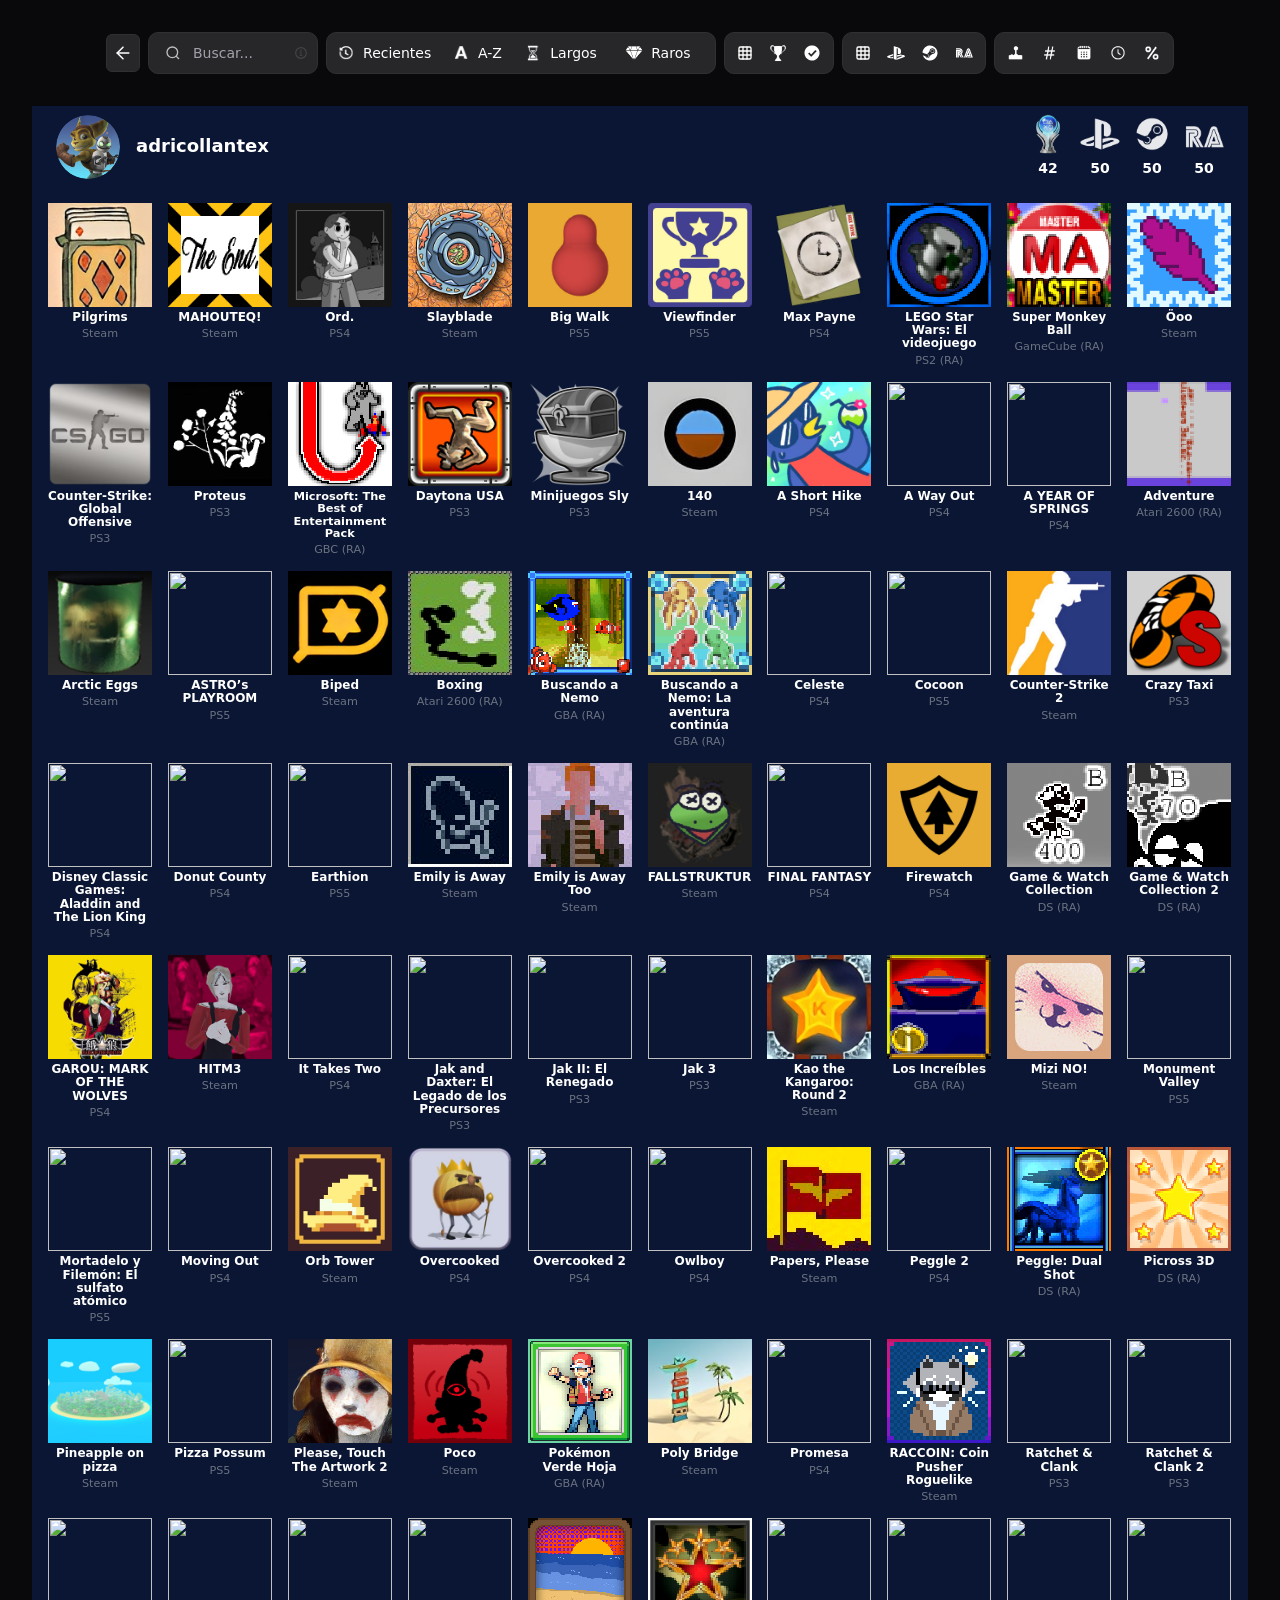
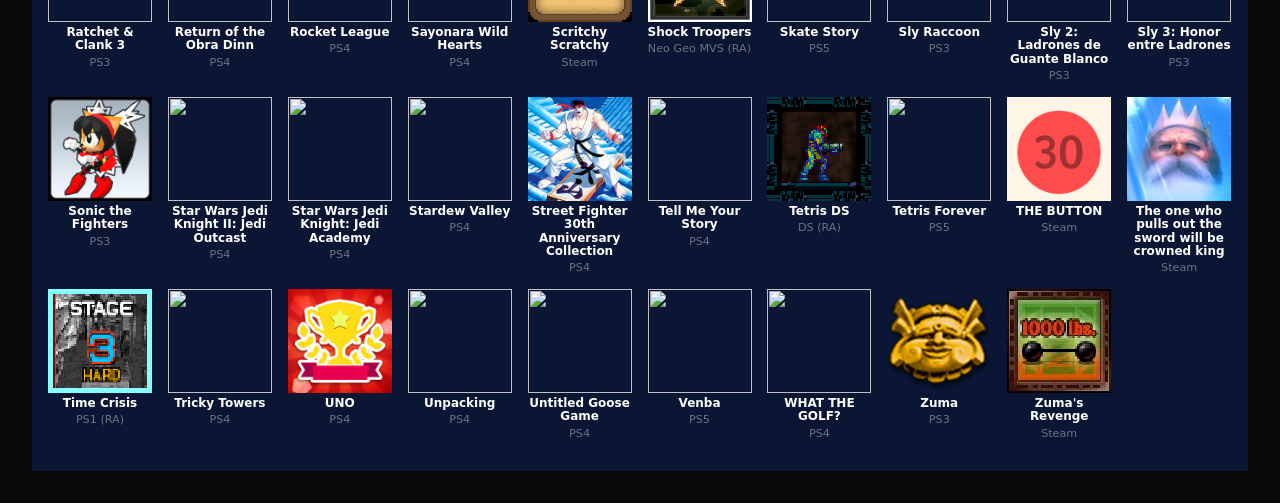
==== commit c035e83a: "Add files via upload" ====
--- a/index.html
+++ b/index.html
@@ -1029,6 +1029,12 @@
                     
             <div class="w-full px-4 pb-4" style="--icon-size: 104px; display: grid; grid-template-columns: repeat(auto-fit, minmax(var(--icon-size), 1fr)); gap: 15px 15px;">
 
+                <div class="game platinum steam flex flex-col items-center text-center" style="width: var(--icon-size); gap: 4px;"><div class="overflow-hidden" style="width: 104px; height: 104px; background-color: transparent; border-style: none; border-radius: 0px;"><img alt="Biped" loading="lazy" width="104" height="104" decoding="async" data-nimg="1" class="object-contain " src="./media/PilgrimsHD.jpg" style="color: transparent;"></div><p class="" title="Pilgrims" style="color: rgb(255, 255, 255); font-weight: bold; font-size: 0.75rem; line-height: 1.1; width: var(--icon-size); word-break: break-word;">Pilgrims</p>
+                    <span class="text-muted-foreground plataforma" style="color: rgb(107, 114, 128); font-weight: normal; font-size: 0.7rem; line-height: 1.1;">Steam</span>
+                    <span class="text-muted-foreground numero" style="color: rgb(107, 114, 128); font-weight: normal; font-size: 0.7rem; line-height: 1.1;"></span>
+                    <span class="text-muted-foreground fecha" style="color: rgb(107, 114, 128); font-weight: normal; font-size: 0.7rem; line-height: 1.1;">15-11-2026 17:06</span>
+                    <span class="text-muted-foreground duracion" style="color: rgb(107, 114, 128); font-weight: normal; font-size: 0.7rem; line-height: 1.1;">2h</span>
+                    <span class="text-muted-foreground porcentaje" style="color: rgb(107, 114, 128); font-weight: normal; font-size: 0.7rem; line-height: 1.1;">46.11%</span></div>
                 <div class="game platinum steam flex flex-col items-center text-center" style="width: var(--icon-size); gap: 4px;"><div class="overflow-hidden" style="width: 104px; height: 104px; background-color: transparent; border-style: none; border-radius: 0px;"><img alt="Biped" loading="lazy" width="104" height="104" decoding="async" data-nimg="1" class="object-contain " src="./media/Mahouteq.avif" style="color: transparent;"></div><p class="" title="MAHOUTEQ!" style="color: rgb(255, 255, 255); font-weight: bold; font-size: 0.75rem; line-height: 1.1; width: var(--icon-size); word-break: break-word;">MAHOUTEQ!</p>
                     <span class="text-muted-foreground plataforma" style="color: rgb(107, 114, 128); font-weight: normal; font-size: 0.7rem; line-height: 1.1;">Steam</span>
                     <span class="text-muted-foreground numero" style="color: rgb(107, 114, 128); font-weight: normal; font-size: 0.7rem; line-height: 1.1;"></span>
